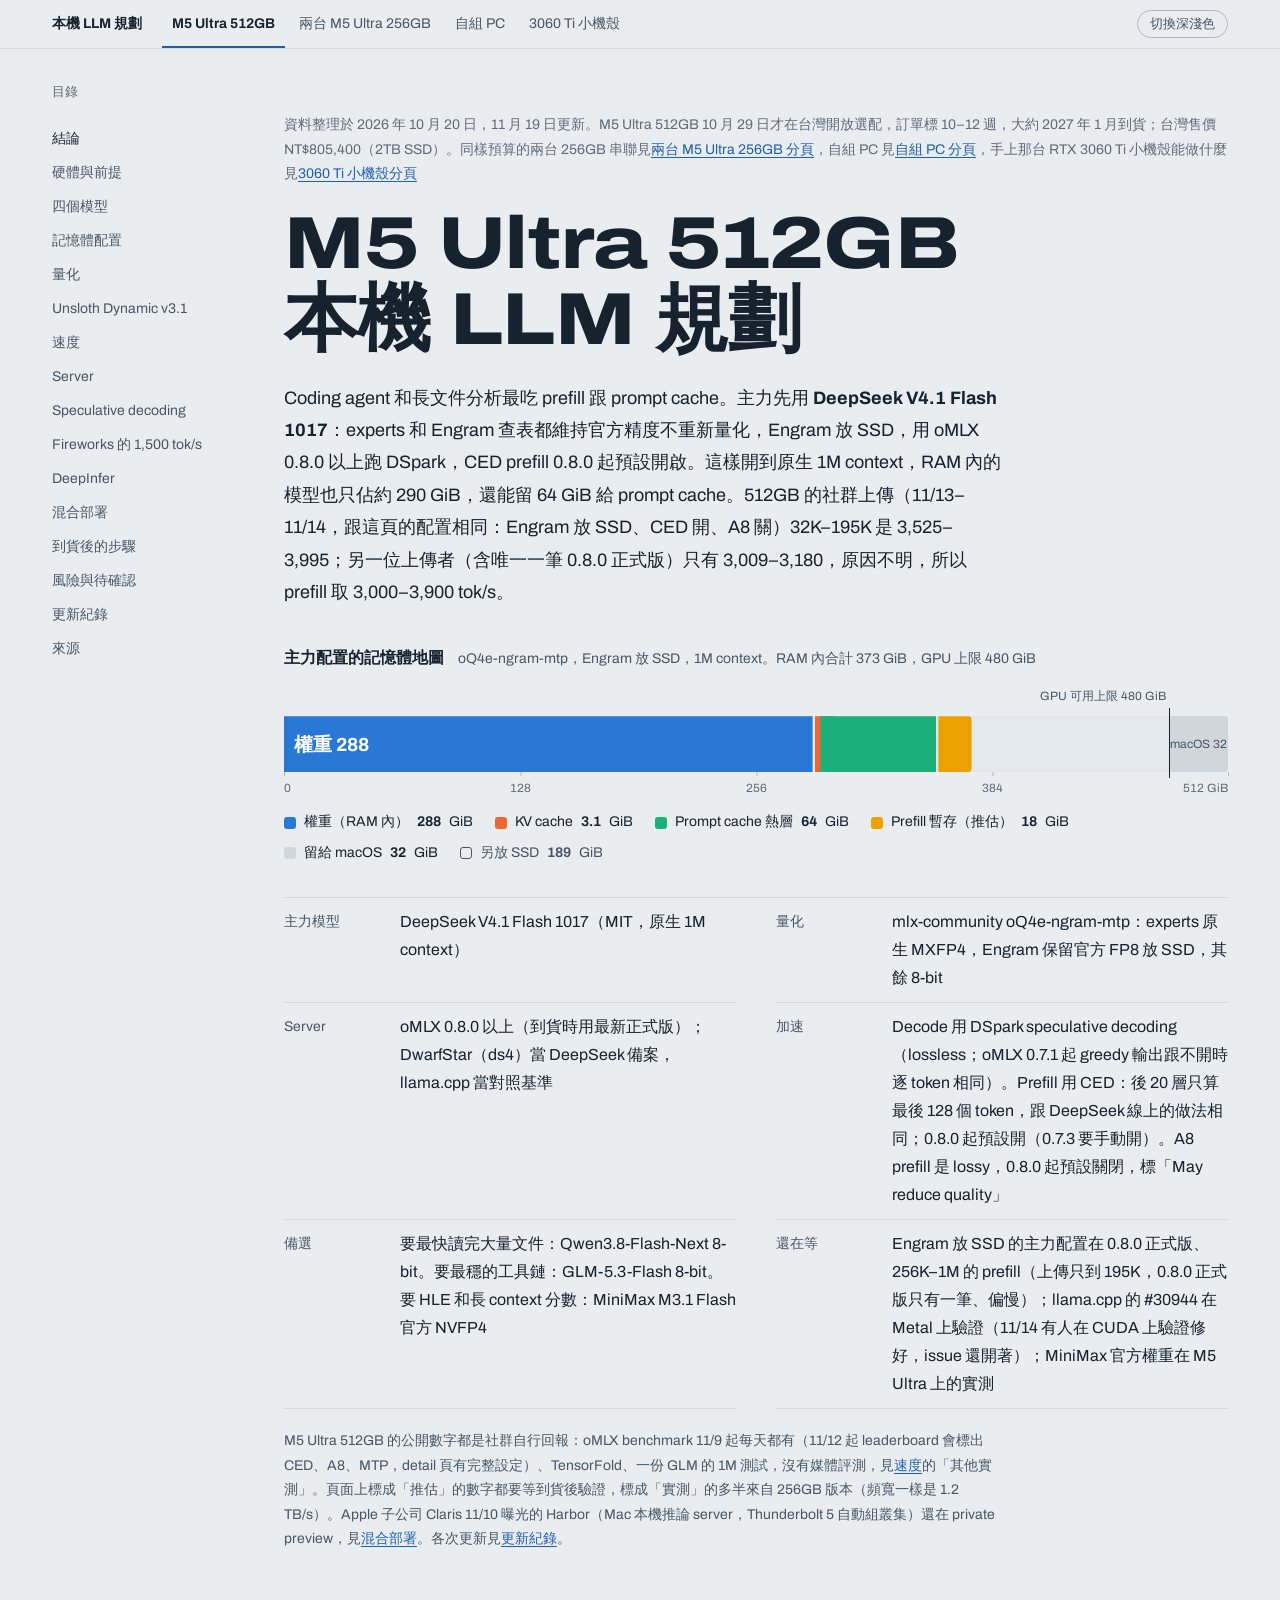
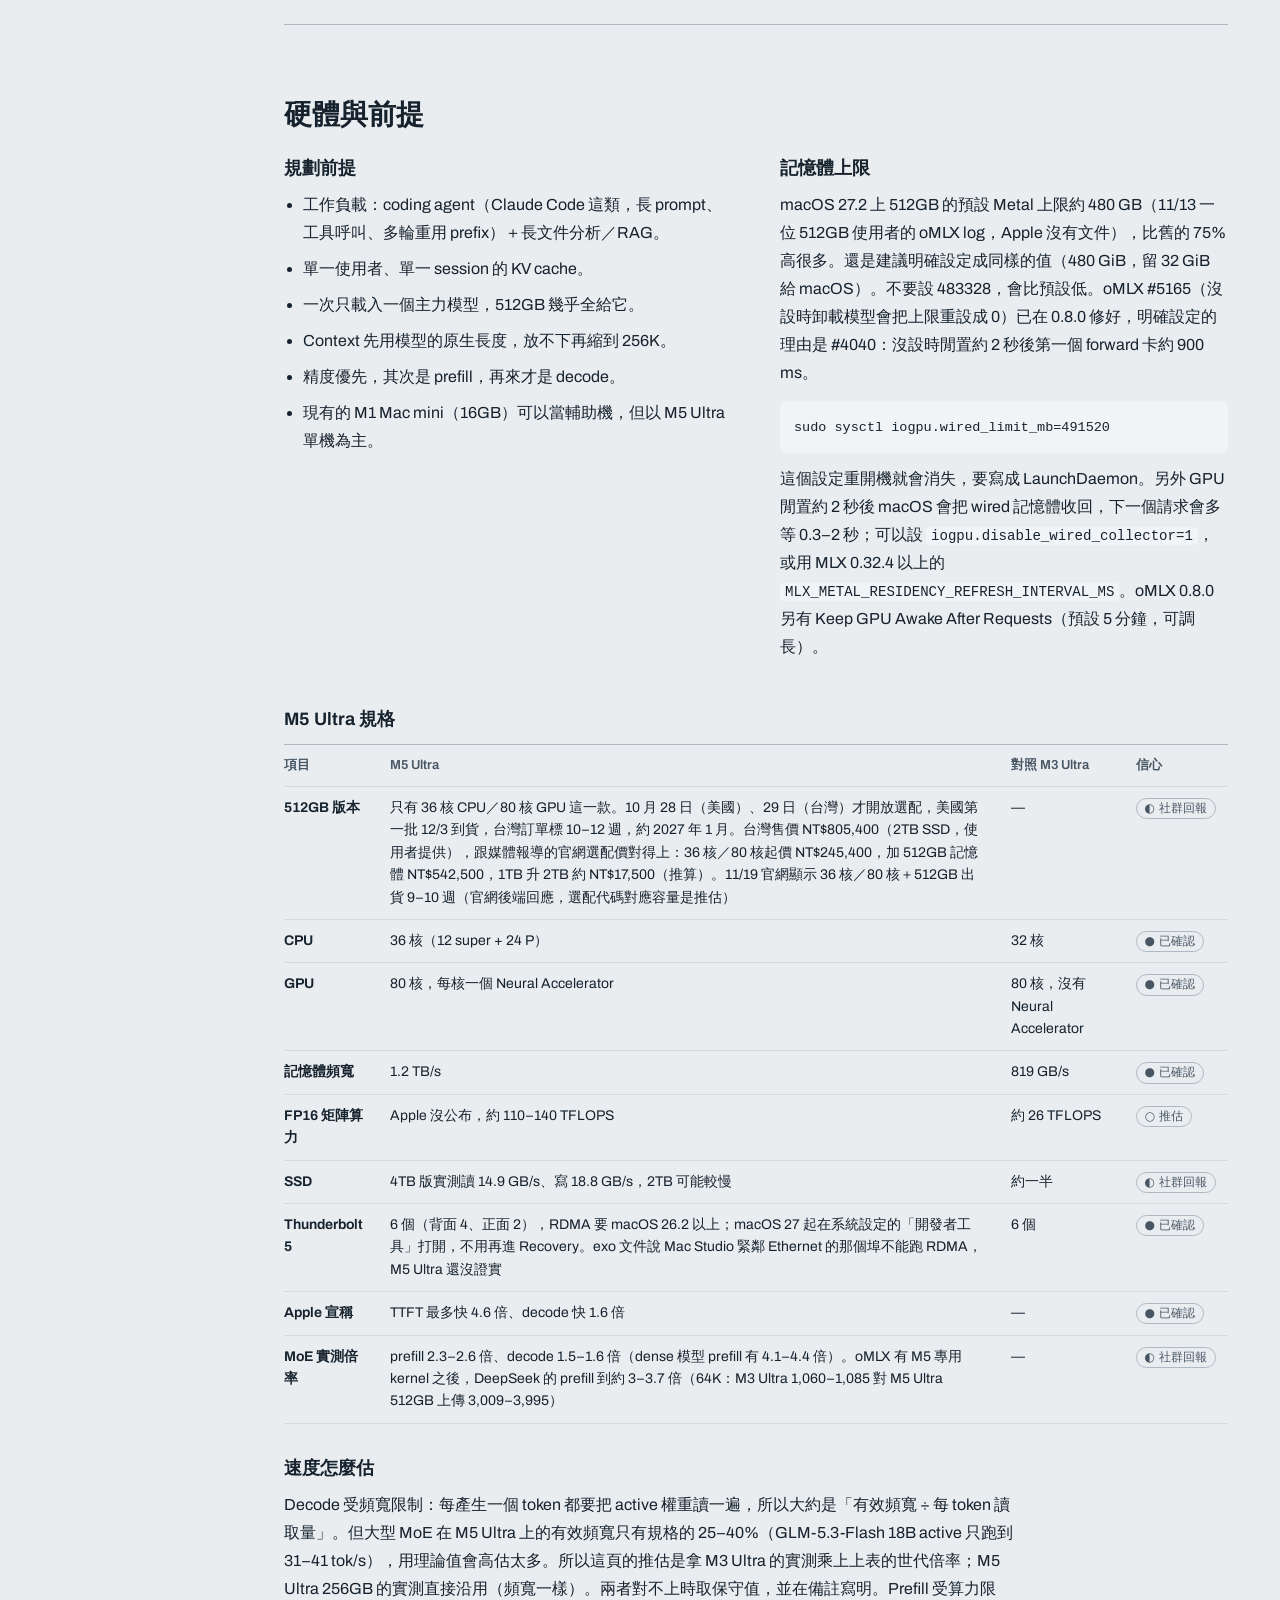
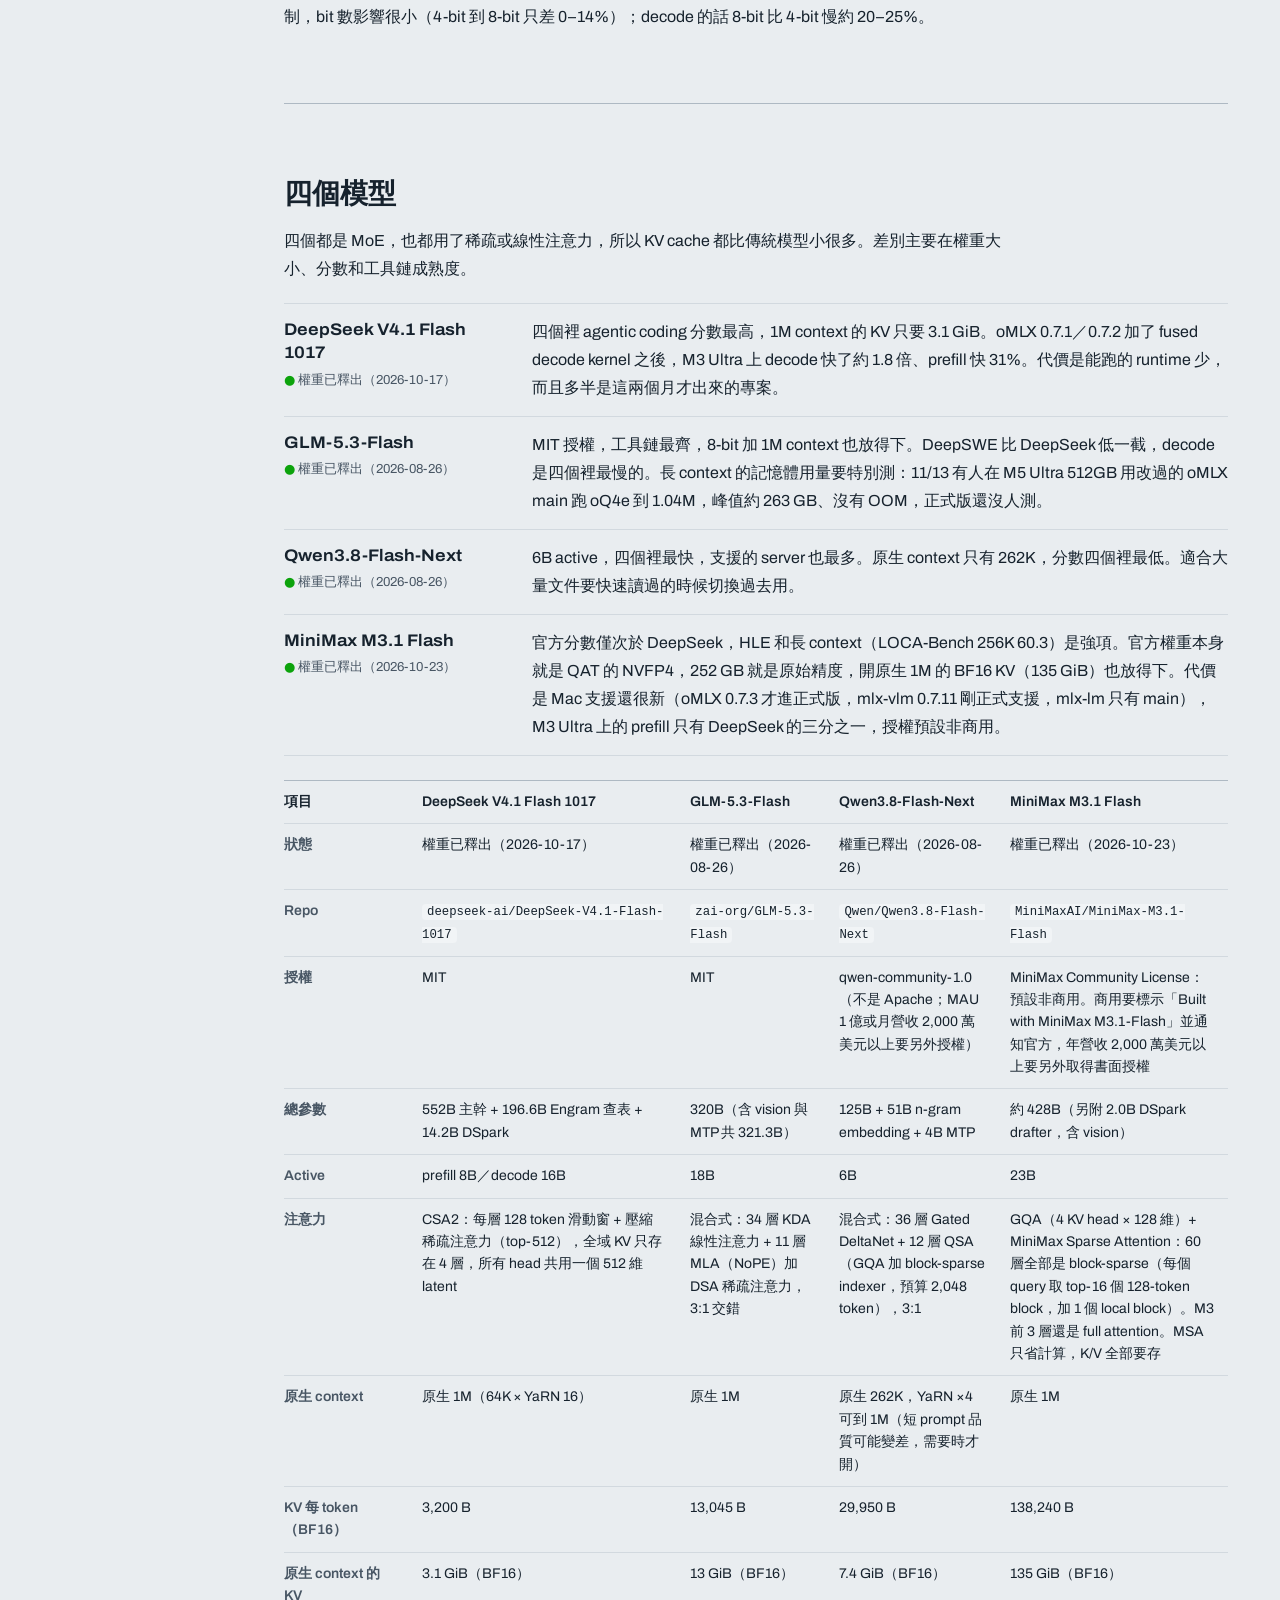
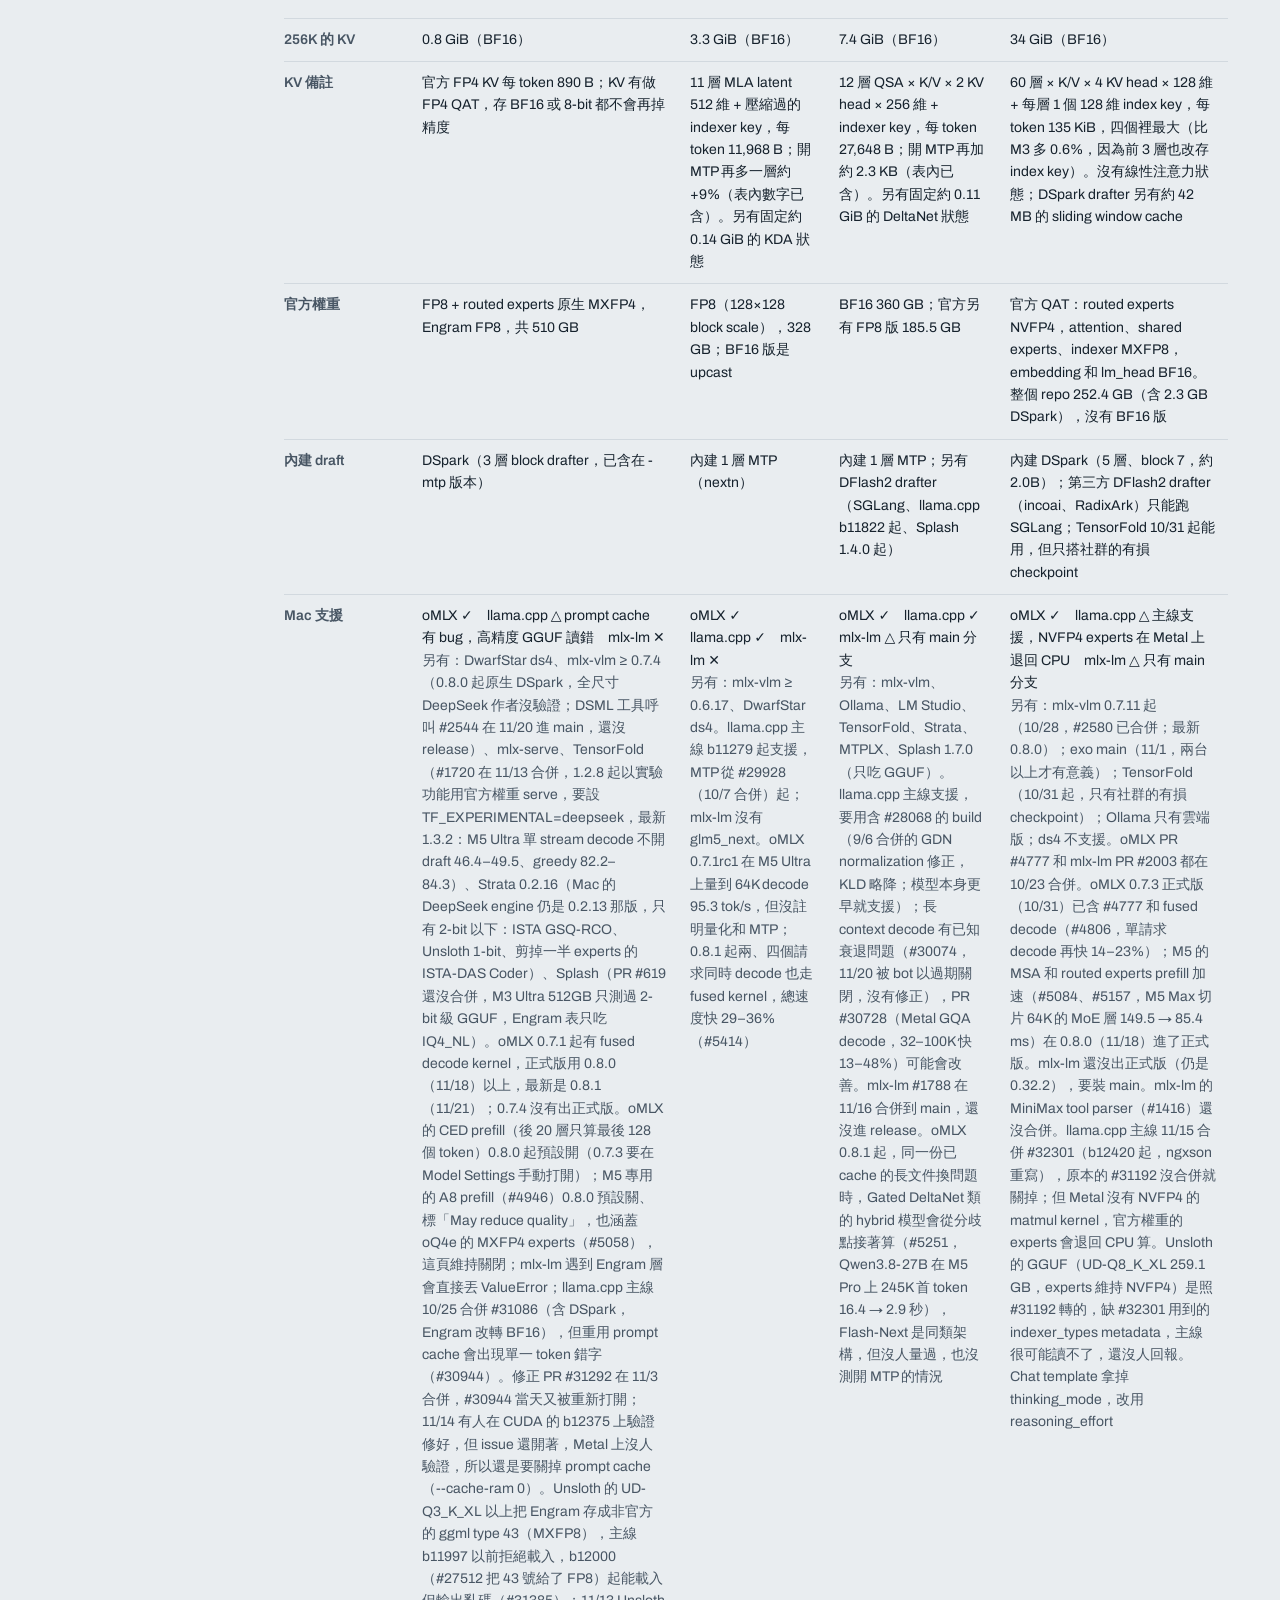
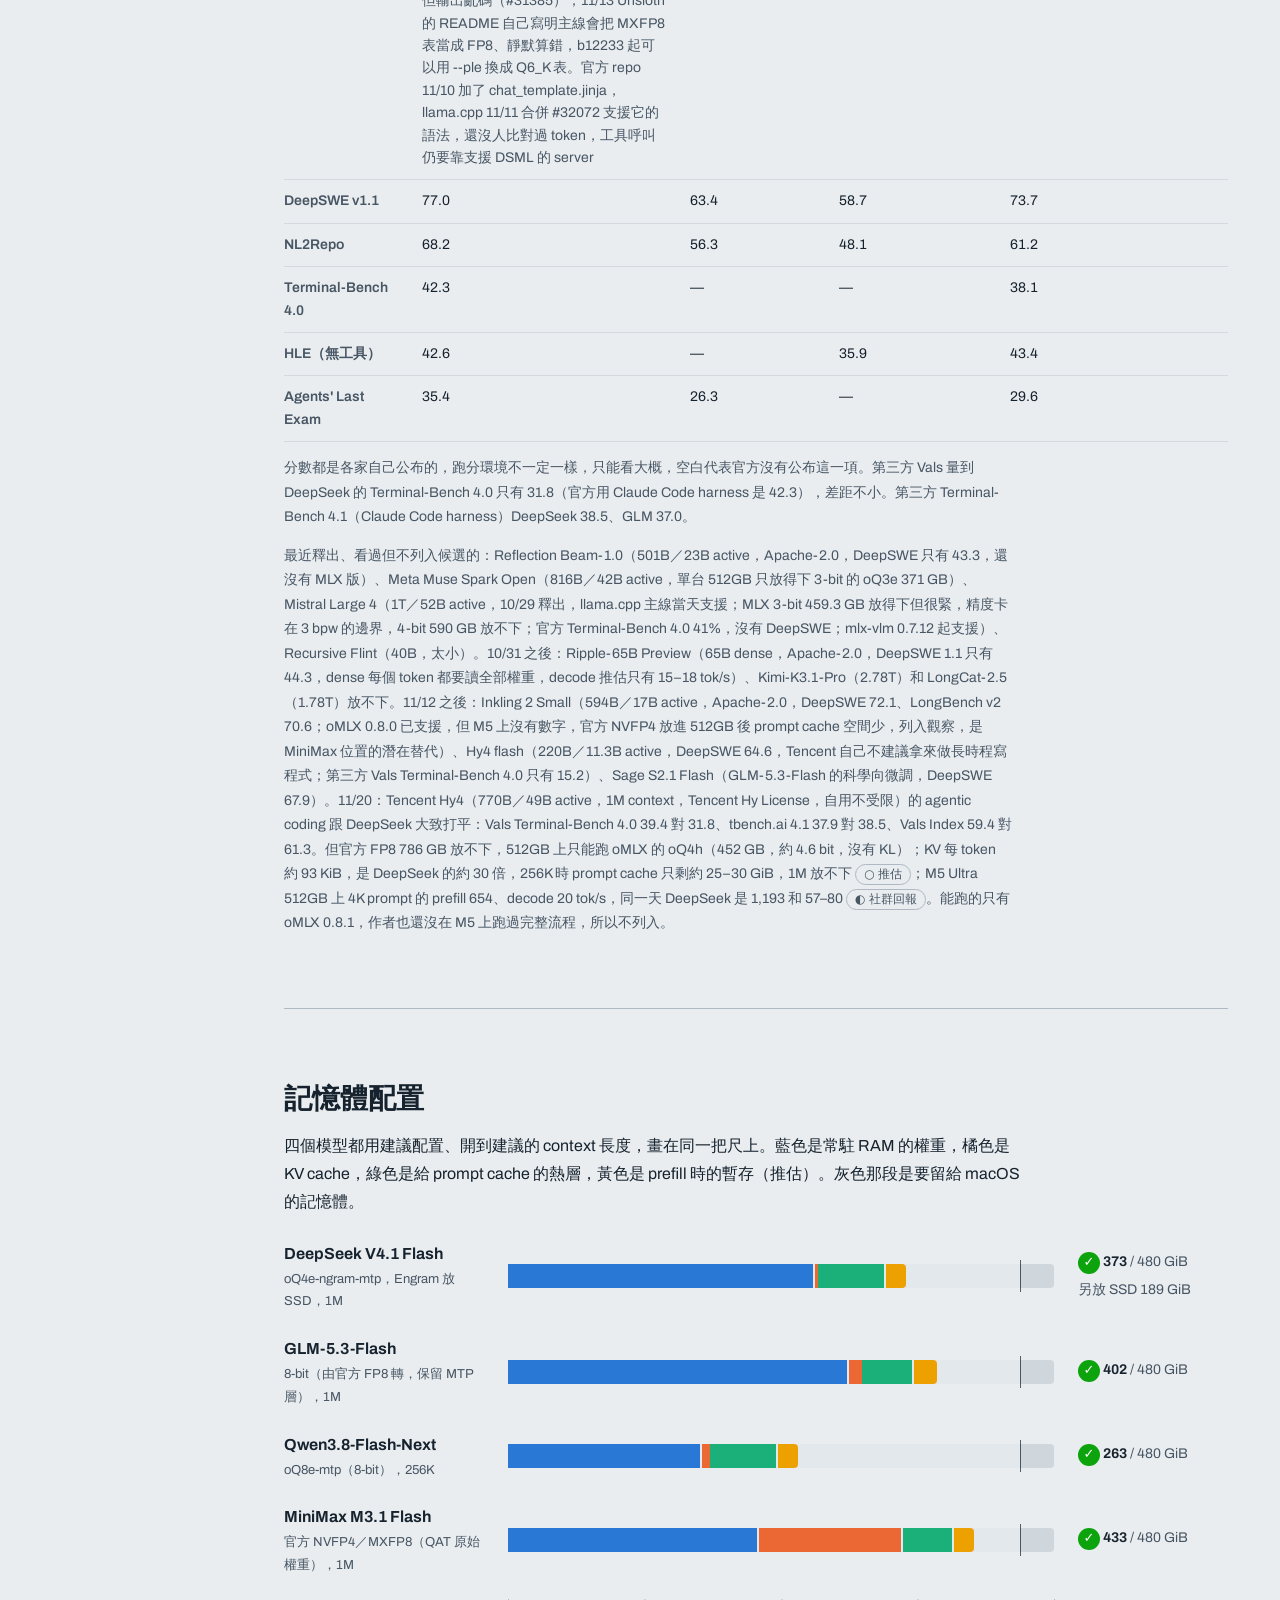
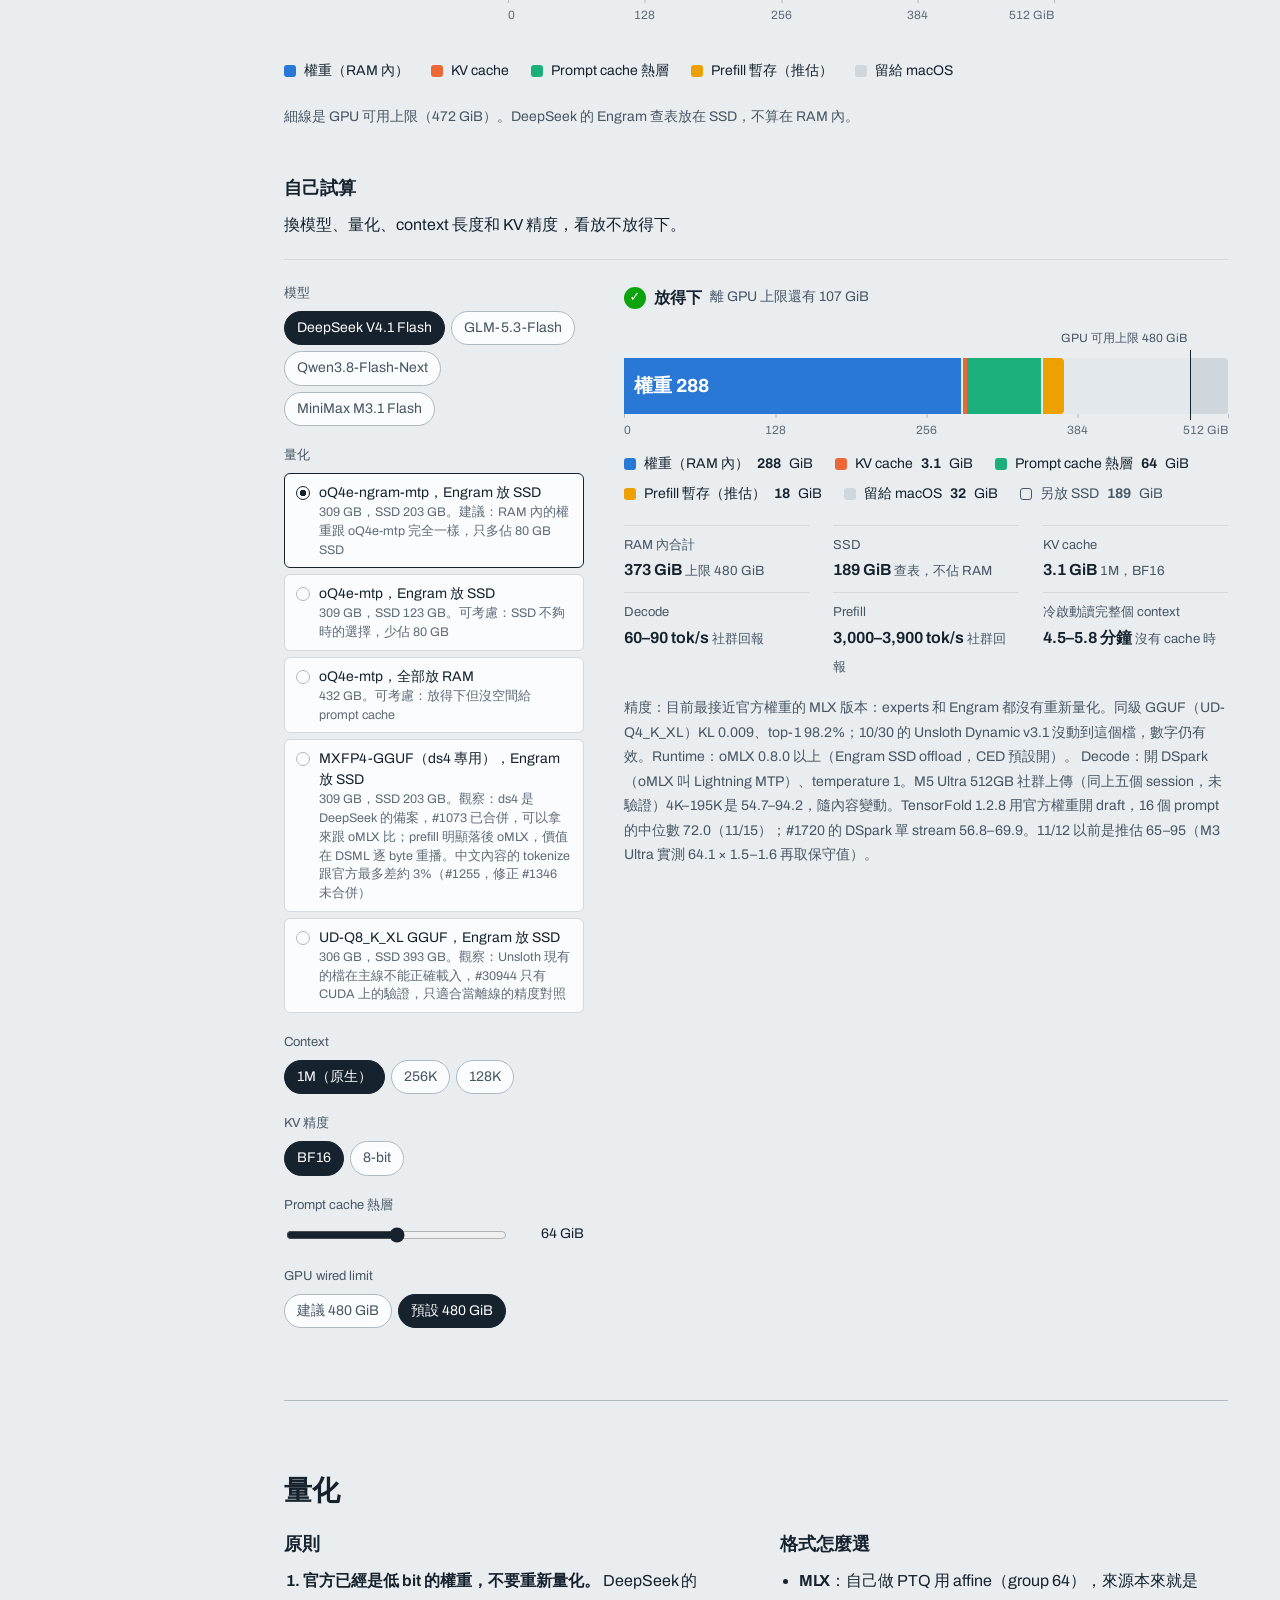
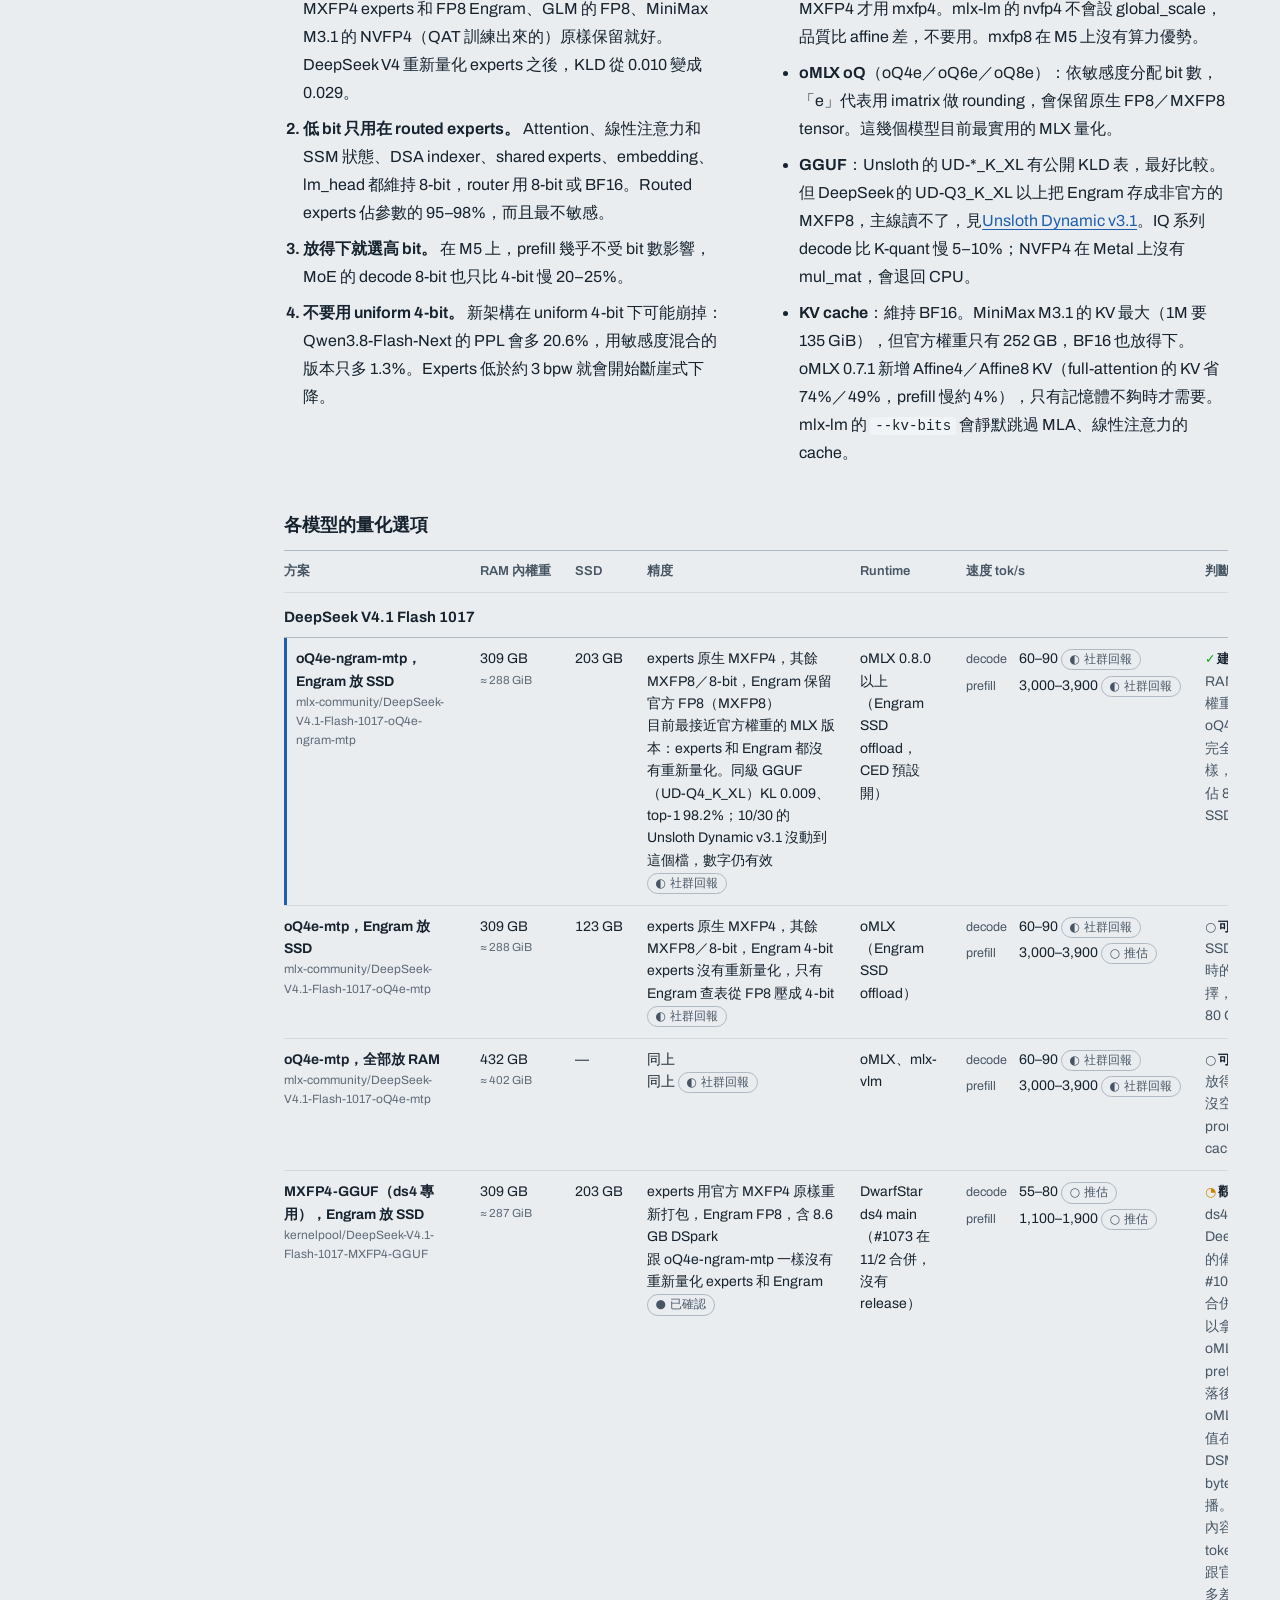
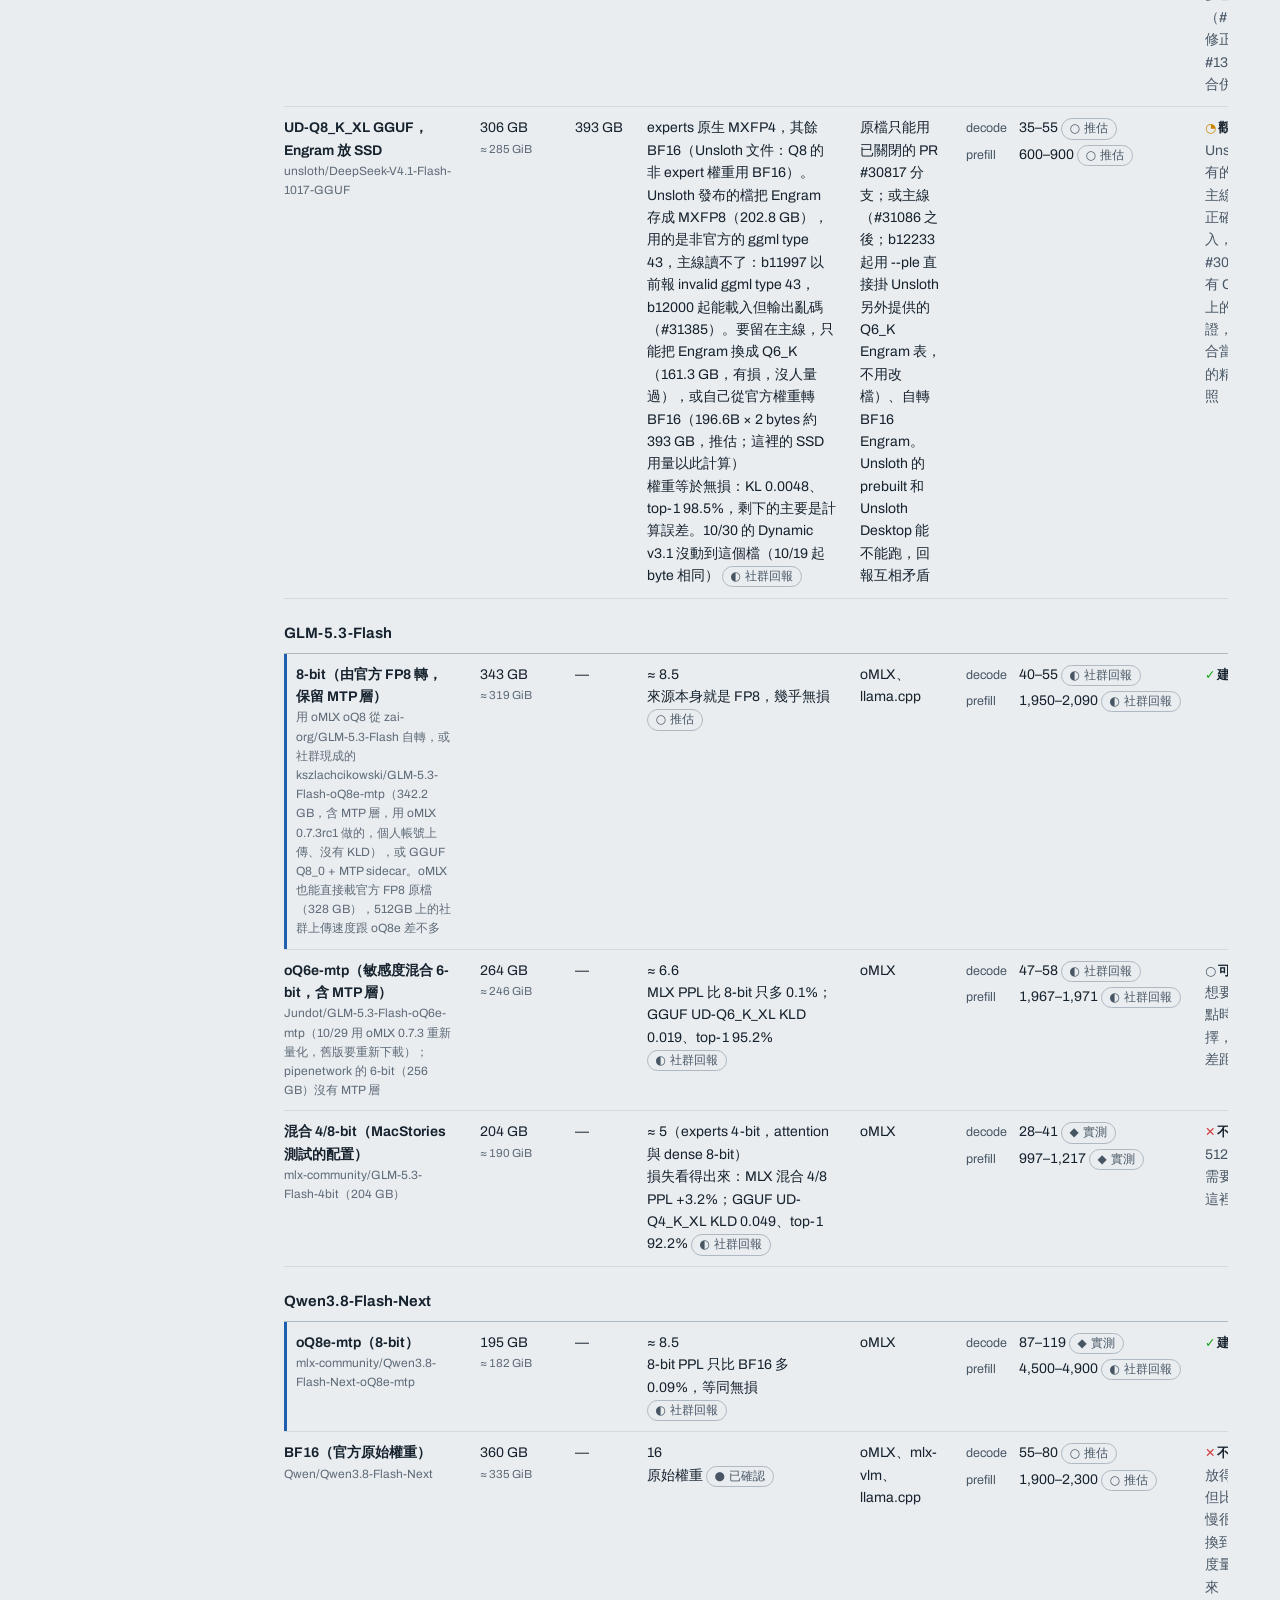
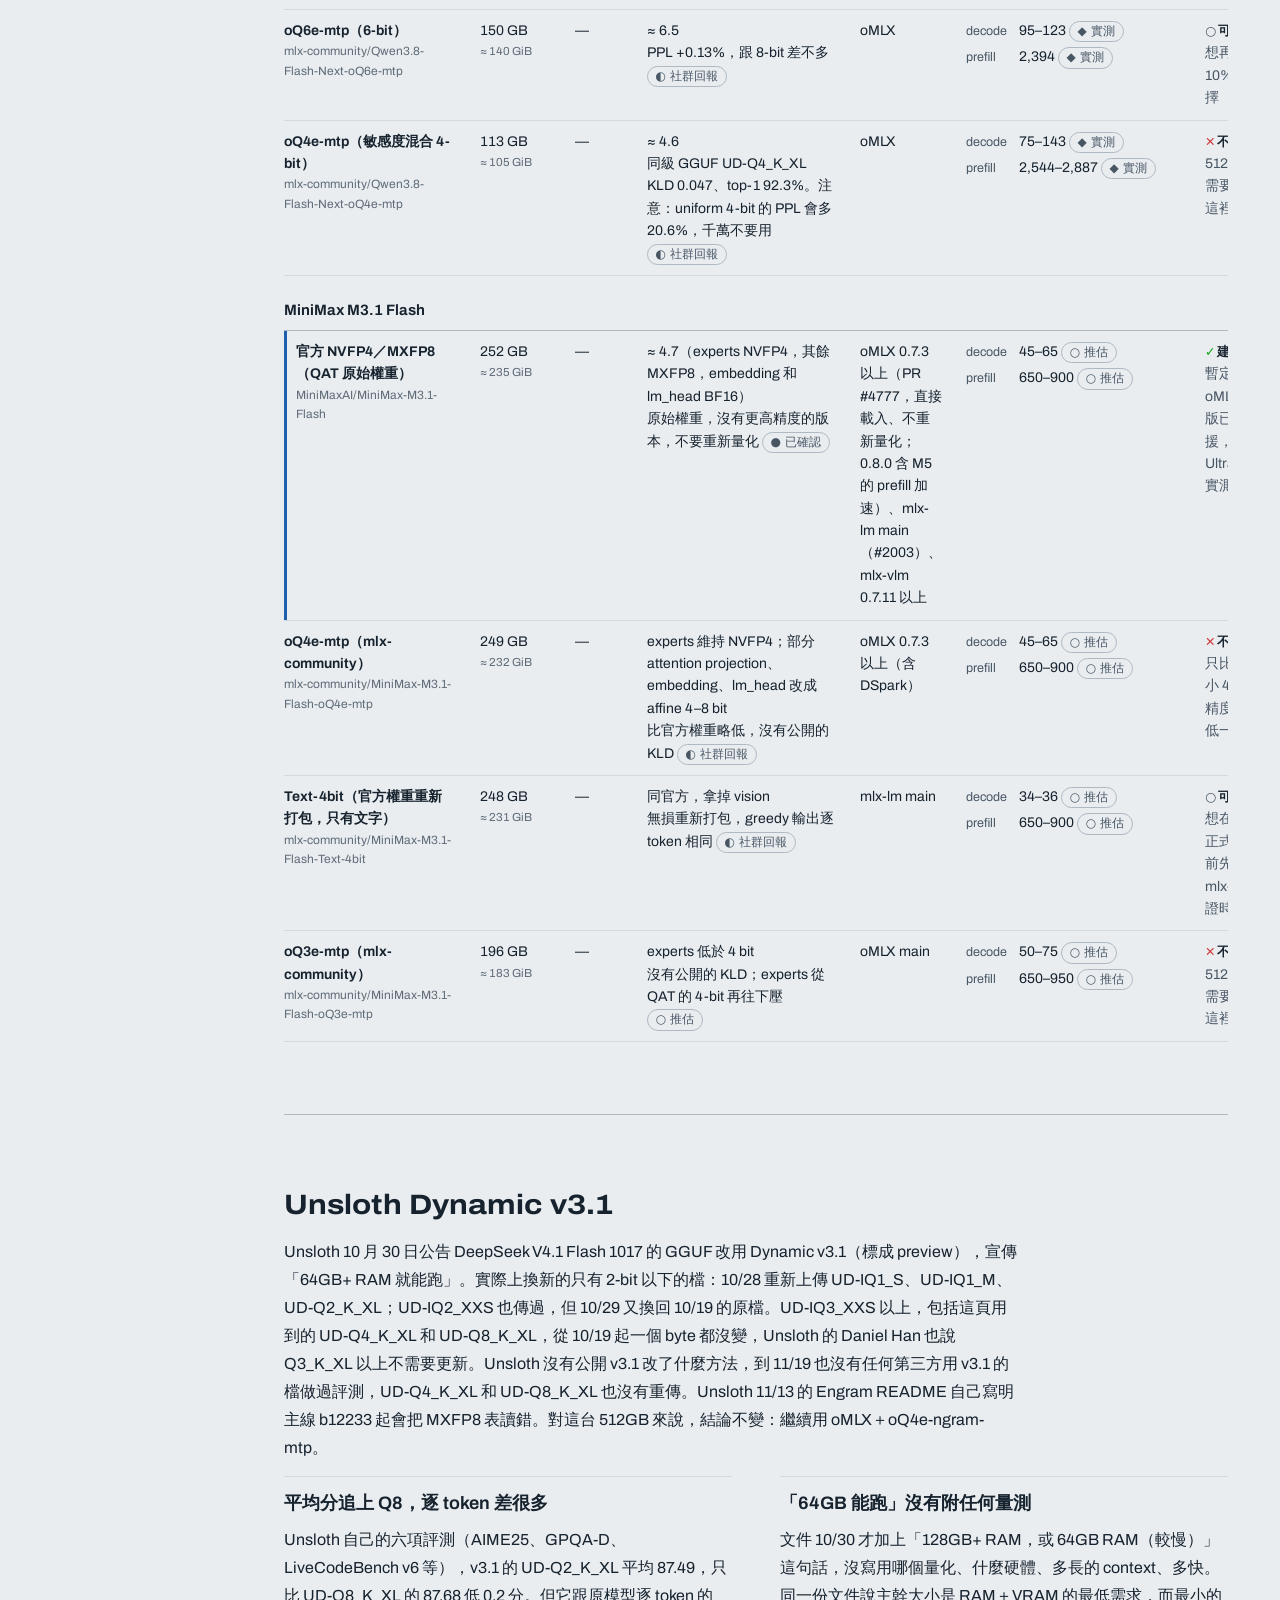
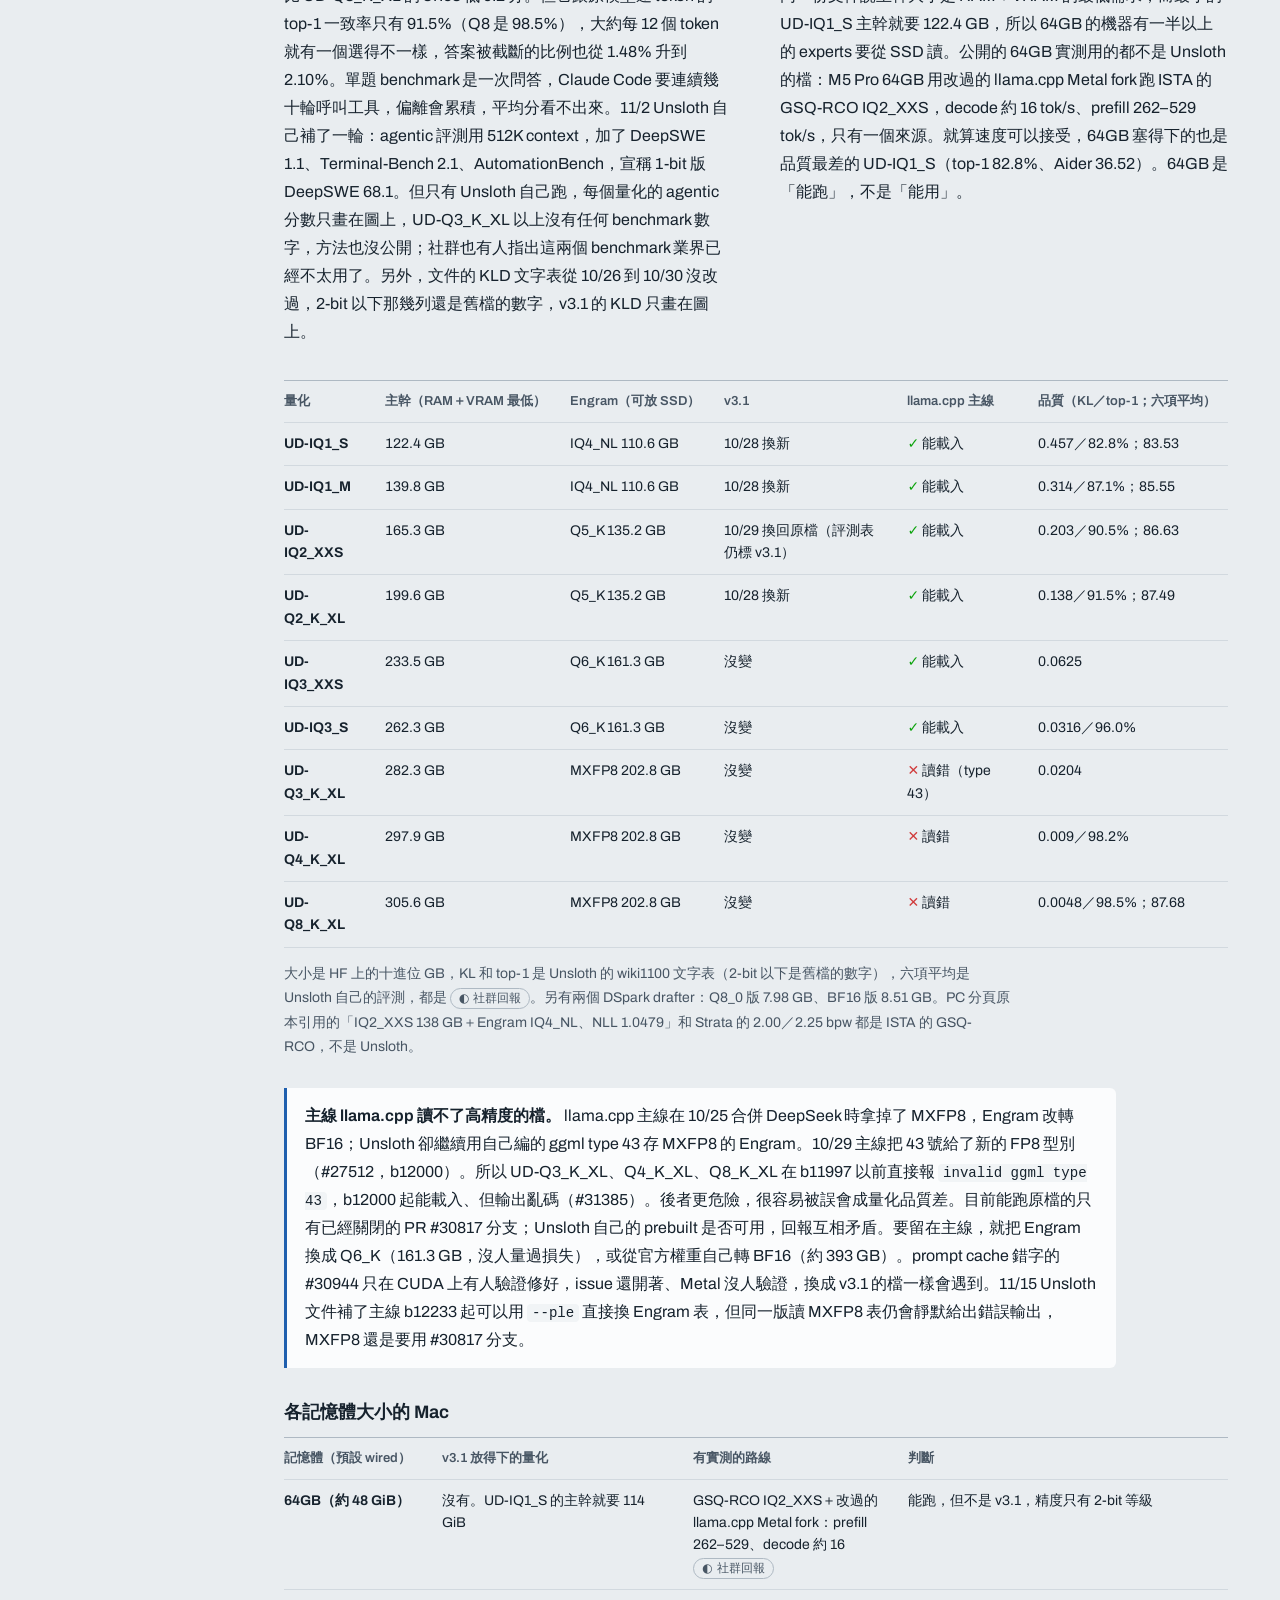
==== local-llm/index.html @ ed5f3f1b "Migrate two Claude artifacts to GitHub Pages - local-llm/: 本機 LLM 規劃：M5 Ultra、兩台串聯與自組 PC - musevis-w" ====
<!doctype html>
<html lang="zh-Hant-TW">
<head>
<meta charset="utf-8">
<meta name="viewport" content="width=device-width, initial-scale=1">
<title>本機 LLM 規劃：M5 Ultra、兩台串聯與自組 PC</title>
<meta name="description" content="M5 Ultra 512GB 和同預算自組 PC 跑本機 LLM 的規劃：模型、量化、server、硬體配置與速度推估。">
<link rel="preconnect" href="https://fonts.googleapis.com">
<link rel="preconnect" href="https://fonts.gstatic.com" crossorigin>
<link rel="stylesheet" href="https://fonts.googleapis.com/css2?family=Archivo:wdth,wght@62..125,400..800&display=swap">
<link rel="stylesheet" href="assets/style.css">
<script>
  try { var t = localStorage.getItem('theme'); if (t) document.documentElement.setAttribute('data-theme', t); } catch (e) {}
</script>
</head>
<body>
<a class="skip" href="#main">跳到內容</a>

<header class="site-tabs">
  <div class="site-tabs-inner">
    <p class="site-name">本機 LLM 規劃</p>
    <div class="tab-list" role="tablist" aria-label="方案">
      <button type="button" role="tab" id="tab-mac" aria-controls="mac" aria-selected="true">M5 Ultra 512GB</button>
      <button type="button" role="tab" id="tab-duo" aria-controls="duo" aria-selected="false" tabindex="-1">兩台 M5 Ultra 256GB</button>
      <button type="button" role="tab" id="tab-pc" aria-controls="pc" aria-selected="false" tabindex="-1">自組 PC</button>
      <button type="button" role="tab" id="tab-sff" aria-controls="sff" aria-selected="false" tabindex="-1">3060 Ti 小機殼</button>
    </div>
    <button class="theme-toggle" type="button" aria-label="切換深淺色">切換深淺色</button>
  </div>
</header>

<div id="mac" class="tab-panel" role="tabpanel" aria-labelledby="tab-mac">
<div class="layout">
  <nav class="toc" aria-label="M5 Ultra 512GB 目錄">
    <p class="toc-title">目錄</p>
    <ol>
      <li><a href="#summary">結論</a></li>
      <li><a href="#assumptions">硬體與前提</a></li>
      <li><a href="#models">四個模型</a></li>
      <li><a href="#memory">記憶體配置</a></li>
      <li><a href="#quant">量化</a></li>
      <li><a href="#unsloth">Unsloth Dynamic v3.1</a></li>
      <li><a href="#speed">速度</a></li>
      <li><a href="#servers">Server</a></li>
      <li><a href="#spec">Speculative decoding</a></li>
      <li><a href="#fireworks">Fireworks 的 1,500 tok/s</a></li>
      <li><a href="#deepinfer">DeepInfer</a></li>
      <li><a href="#hybrid">混合部署</a></li>
      <li><a href="#checklist">到貨後的步驟</a></li>
      <li><a href="#risks">風險與待確認</a></li>
      <li><a href="#changelog">更新紀錄</a></li>
      <li><a href="#sources">來源</a></li>
    </ol>
  </nav>

  <main id="main">

  <header id="summary" class="hero">
    <p class="hero-meta">資料整理於 2026 年 10 月 20 日，<time datetime="2026-11-19">11 月 19 日</time>更新。M5 Ultra 512GB 10 月 29 日才在台灣開放選配，訂單標 10–12 週，大約 2027 年 1 月到貨；台灣售價 NT$805,400（2TB SSD）。同樣預算的兩台 256GB 串聯見<a href="#duo">兩台 M5 Ultra 256GB 分頁</a>，自組 PC 見<a href="#pc">自組 PC 分頁</a>，手上那台 RTX 3060 Ti 小機殼能做什麼見<a href="#sff">3060 Ti 小機殼分頁</a></p>
    <h1>M5 Ultra 512GB<br>本機 LLM 規劃</h1>
    <p class="lead">
      Coding agent 和長文件分析最吃 prefill 跟 prompt cache。主力先用 <strong>DeepSeek V4.1 Flash 1017</strong>：experts 和 Engram 查表都維持官方精度不重新量化，Engram 放 SSD，用 oMLX 0.8.0 以上跑 DSpark，CED prefill 0.8.0 起預設開啟。這樣開到原生 1M context，RAM 內的模型也只佔約 290 GiB，還能留 64 GiB 給 prompt cache。512GB 的社群上傳（11/13–11/14，跟這頁的配置相同：Engram 放 SSD、CED 開、A8 關）32K–195K 是 3,525–3,995；另一位上傳者（含唯一一筆 0.8.0 正式版）只有 3,009–3,180，原因不明，所以 prefill 取 3,000–3,900 tok/s。
    </p>

    <figure class="map-figure">
      <figcaption>
        <span class="fig-title">主力配置的記憶體地圖</span>
        <span class="fig-sub" id="hero-map-sub"></span>
      </figcaption>
      <div id="hero-map"></div>
    </figure>

    <dl class="decisions">
      <div><dt>主力模型</dt><dd>DeepSeek V4.1 Flash 1017（MIT，原生 1M context）</dd></div>
      <div><dt>量化</dt><dd>mlx-community oQ4e-ngram-mtp：experts 原生 MXFP4，Engram 保留官方 FP8 放 SSD，其餘 8-bit</dd></div>
      <div><dt>Server</dt><dd>oMLX 0.8.0 以上（到貨時用最新正式版）；DwarfStar（ds4）當 DeepSeek 備案，llama.cpp 當對照基準</dd></div>
      <div><dt>加速</dt><dd>Decode 用 DSpark speculative decoding（lossless；oMLX 0.7.1 起 greedy 輸出跟不開時逐 token 相同）。Prefill 用 CED：後 20 層只算最後 128 個 token，跟 DeepSeek 線上的做法相同；0.8.0 起預設開（0.7.3 要手動開）。A8 prefill 是 lossy，0.8.0 起預設關閉，標「May reduce quality」</dd></div>
      <div><dt>備選</dt><dd>要最快讀完大量文件：Qwen3.8-Flash-Next 8-bit。要最穩的工具鏈：GLM-5.3-Flash 8-bit。要 HLE 和長 context 分數：MiniMax M3.1 Flash 官方 NVFP4</dd></div>
      <div><dt>還在等</dt><dd>Engram 放 SSD 的主力配置在 0.8.0 正式版、256K–1M 的 prefill（上傳只到 195K，0.8.0 正式版只有一筆、偏慢）；llama.cpp 的 #30944 在 Metal 上驗證（11/14 有人在 CUDA 上驗證修好，issue 還開著）；MiniMax 官方權重在 M5 Ultra 上的實測</dd></div>
    </dl>
    <p class="note">M5 Ultra 512GB 的公開數字都是社群自行回報：oMLX benchmark 11/9 起每天都有（11/12 起 leaderboard 會標出 CED、A8、MTP，detail 頁有完整設定）、TensorFold、一份 GLM 的 1M 測試，沒有媒體評測，見<a href="#speed">速度</a>的「其他實測」。頁面上標成「推估」的數字都要等到貨後驗證，標成「實測」的多半來自 256GB 版本（頻寬一樣是 1.2 TB/s）。Apple 子公司 Claris 11/10 曝光的 Harbor（Mac 本機推論 server，Thunderbolt 5 自動組叢集）還在 private preview，見<a href="#hybrid">混合部署</a>。各次更新見<a href="#changelog">更新紀錄</a>。</p>
  </header>

  <section id="assumptions">
    <h2>硬體與前提</h2>

    <div class="cols">
      <div>
        <h3>規劃前提</h3>
        <ul class="plain">
          <li>工作負載：coding agent（Claude Code 這類，長 prompt、工具呼叫、多輪重用 prefix）＋長文件分析／RAG。</li>
          <li>單一使用者、單一 session 的 KV cache。</li>
          <li>一次只載入一個主力模型，512GB 幾乎全給它。</li>
          <li>Context 先用模型的原生長度，放不下再縮到 256K。</li>
          <li>精度優先，其次是 prefill，再來才是 decode。</li>
          <li>現有的 M1 Mac mini（16GB）可以當輔助機，但以 M5 Ultra 單機為主。</li>
        </ul>
      </div>
      <div>
        <h3>記憶體上限</h3>
        <p>macOS 27.2 上 512GB 的預設 Metal 上限約 480 GB（11/13 一位 512GB 使用者的 oMLX log，Apple 沒有文件），比舊的 75% 高很多。還是建議明確設定成同樣的值（480 GiB，留 32 GiB 給 macOS）。不要設 483328，會比預設低。oMLX #5165（沒設時卸載模型會把上限重設成 0）已在 0.8.0 修好，明確設定的理由是 #4040：沒設時閒置約 2 秒後第一個 forward 卡約 900 ms。</p>
        <pre><code>sudo sysctl iogpu.wired_limit_mb=491520</code></pre>
        <p>這個設定重開機就會消失，要寫成 LaunchDaemon。另外 GPU 閒置約 2 秒後 macOS 會把 wired 記憶體收回，下一個請求會多等 0.3–2 秒；可以設 <code>iogpu.disable_wired_collector=1</code>，或用 MLX 0.32.4 以上的 <code>MLX_METAL_RESIDENCY_REFRESH_INTERVAL_MS</code>。oMLX 0.8.0 另有 Keep GPU Awake After Requests（預設 5 分鐘，可調長）。</p>
      </div>
    </div>

    <h3>M5 Ultra 規格</h3>
    <div class="table-wrap">
      <table class="spec">
        <thead><tr><th scope="col">項目</th><th scope="col">M5 Ultra</th><th scope="col">對照 M3 Ultra</th><th scope="col">信心</th></tr></thead>
        <tbody>
          <tr><th scope="row">512GB 版本</th><td>只有 36 核 CPU／80 核 GPU 這一款。10 月 28 日（美國）、29 日（台灣）才開放選配，美國第一批 12/3 到貨，台灣訂單標 10–12 週，約 2027 年 1 月。台灣售價 NT$805,400（2TB SSD，使用者提供），跟媒體報導的官網選配價對得上：36 核／80 核起價 NT$245,400，加 512GB 記憶體 NT$542,500，1TB 升 2TB 約 NT$17,500（推算）。11/19 官網顯示 36 核／80 核＋512GB 出貨 9–10 週（官網後端回應，選配代碼對應容量是推估）</td><td>—</td><td><span class="conf" data-c="r">社群回報</span></td></tr>
          <tr><th scope="row">CPU</th><td>36 核（12 super + 24 P）</td><td>32 核</td><td><span class="conf" data-c="c">已確認</span></td></tr>
          <tr><th scope="row">GPU</th><td>80 核，每核一個 Neural Accelerator</td><td>80 核，沒有 Neural Accelerator</td><td><span class="conf" data-c="c">已確認</span></td></tr>
          <tr><th scope="row">記憶體頻寬</th><td>1.2 TB/s</td><td>819 GB/s</td><td><span class="conf" data-c="c">已確認</span></td></tr>
          <tr><th scope="row">FP16 矩陣算力</th><td>Apple 沒公布，約 110–140 TFLOPS</td><td>約 26 TFLOPS</td><td><span class="conf" data-c="e">推估</span></td></tr>
          <tr><th scope="row">SSD</th><td>4TB 版實測讀 14.9 GB/s、寫 18.8 GB/s，2TB 可能較慢</td><td>約一半</td><td><span class="conf" data-c="r">社群回報</span></td></tr>
          <tr><th scope="row">Thunderbolt 5</th><td>6 個（背面 4、正面 2），RDMA 要 macOS 26.2 以上；macOS 27 起在系統設定的「開發者工具」打開，不用再進 Recovery。exo 文件說 Mac Studio 緊鄰 Ethernet 的那個埠不能跑 RDMA，M5 Ultra 還沒證實</td><td>6 個</td><td><span class="conf" data-c="c">已確認</span></td></tr>
          <tr><th scope="row">Apple 宣稱</th><td>TTFT 最多快 4.6 倍、decode 快 1.6 倍</td><td>—</td><td><span class="conf" data-c="c">已確認</span></td></tr>
          <tr><th scope="row">MoE 實測倍率</th><td>prefill 2.3–2.6 倍、decode 1.5–1.6 倍（dense 模型 prefill 有 4.1–4.4 倍）。oMLX 有 M5 專用 kernel 之後，DeepSeek 的 prefill 到約 3–3.7 倍（64K：M3 Ultra 1,060–1,085 對 M5 Ultra 512GB 上傳 3,009–3,995）</td><td>—</td><td><span class="conf" data-c="r">社群回報</span></td></tr>
        </tbody>
      </table>
    </div>

    <h3>速度怎麼估</h3>
    <p class="measure">Decode 受頻寬限制：每產生一個 token 都要把 active 權重讀一遍，所以大約是「有效頻寬 ÷ 每 token 讀取量」。但大型 MoE 在 M5 Ultra 上的有效頻寬只有規格的 25–40%（GLM-5.3-Flash 18B active 只跑到 31–41 tok/s），用理論值會高估太多。所以這頁的推估是拿 M3 Ultra 的實測乘上上表的世代倍率；M5 Ultra 256GB 的實測直接沿用（頻寬一樣）。兩者對不上時取保守值，並在備註寫明。Prefill 受算力限制，bit 數影響很小（4-bit 到 8-bit 只差 0–14%）；decode 的話 8-bit 比 4-bit 慢約 20–25%。</p>
  </section>

  <section id="models">
    <h2>四個模型</h2>
    <p class="measure">四個都是 MoE，也都用了稀疏或線性注意力，所以 KV cache 都比傳統模型小很多。差別主要在權重大小、分數和工具鏈成熟度。</p>
    <div class="model-cards" id="model-cards"></div>
    <div class="table-wrap">
      <table class="compare" id="model-table"></table>
    </div>
    <p class="note">分數都是各家自己公布的，跑分環境不一定一樣，只能看大概，空白代表官方沒有公布這一項。第三方 Vals 量到 DeepSeek 的 Terminal-Bench 4.0 只有 31.8（官方用 Claude Code harness 是 42.3），差距不小。第三方 Terminal-Bench 4.1（Claude Code harness）DeepSeek 38.5、GLM 37.0。</p>
    <p class="note">最近釋出、看過但不列入候選的：Reflection Beam-1.0（501B／23B active，Apache-2.0，DeepSWE 只有 43.3，還沒有 MLX 版）、Meta Muse Spark Open（816B／42B active，單台 512GB 只放得下 3-bit 的 oQ3e 371 GB）、Mistral Large 4（1T／52B active，10/29 釋出，llama.cpp 主線當天支援；MLX 3-bit 459.3 GB 放得下但很緊，精度卡在 3 bpw 的邊界，4-bit 590 GB 放不下；官方 Terminal-Bench 4.0 41%，沒有 DeepSWE；mlx-vlm 0.7.12 起支援）、Recursive Flint（40B，太小）。10/31 之後：Ripple-65B Preview（65B dense，Apache-2.0，DeepSWE 1.1 只有 44.3，dense 每個 token 都要讀全部權重，decode 推估只有 15–18 tok/s）、Kimi-K3.1-Pro（2.78T）和 LongCat-2.5（1.78T）放不下。11/12 之後：Inkling 2 Small（594B／17B active，Apache-2.0，DeepSWE 72.1、LongBench v2 70.6；oMLX 0.8.0 已支援，但 M5 上沒有數字，官方 NVFP4 放進 512GB 後 prompt cache 空間少，列入觀察，是 MiniMax 位置的潛在替代）、Hy4 flash（220B／11.3B active，DeepSWE 64.6，Tencent 自己不建議拿來做長時程寫程式；第三方 Vals Terminal-Bench 4.0 只有 15.2）、Sage S2.1 Flash（GLM-5.3-Flash 的科學向微調，DeepSWE 67.9）。11/20：Tencent Hy4（770B／49B active，1M context，Tencent Hy License，自用不受限）的 agentic coding 跟 DeepSeek 大致打平：Vals Terminal-Bench 4.0 39.4 對 31.8、tbench.ai 4.1 37.9 對 38.5、Vals Index 59.4 對 61.3。但官方 FP8 786 GB 放不下，512GB 上只能跑 oMLX 的 oQ4h（452 GB，約 4.6 bit，沒有 KL）；KV 每 token 約 93 KiB，是 DeepSeek 的約 30 倍，256K 時 prompt cache 只剩約 25–30 GiB，1M 放不下 <span class="conf" data-c="e">推估</span>；M5 Ultra 512GB 上 4K prompt 的 prefill 654、decode 20 tok/s，同一天 DeepSeek 是 1,193 和 57–80 <span class="conf" data-c="r">社群回報</span>。能跑的只有 oMLX 0.8.1，作者也還沒在 M5 上跑過完整流程，所以不列入。</p>
  </section>

  <section id="memory">
    <h2>記憶體配置</h2>
    <p class="measure">四個模型都用建議配置、開到建議的 context 長度，畫在同一把尺上。藍色是常駐 RAM 的權重，橘色是 KV cache，綠色是給 prompt cache 的熱層，黃色是 prefill 時的暫存（推估）。灰色那段是要留給 macOS 的記憶體。</p>
    <div id="multiples" class="multiples"></div>

    <h3 id="planner-title">自己試算</h3>
    <p class="measure">換模型、量化、context 長度和 KV 精度，看放不放得下。</p>
    <form class="planner" id="planner" aria-labelledby="planner-title" onsubmit="return false">
      <div class="controls">
        <fieldset><legend>模型</legend><div class="seg" id="p-model"></div></fieldset>
        <fieldset><legend>量化</legend><div class="opts" id="p-quant"></div></fieldset>
        <fieldset><legend>Context</legend><div class="seg" id="p-ctx"></div></fieldset>
        <fieldset><legend>KV 精度</legend><div class="seg" id="p-kv"></div></fieldset>
        <fieldset>
          <legend id="p-cache-legend">Prompt cache 熱層</legend>
          <div class="range-row">
            <input type="range" id="p-cache" min="0" max="128" step="8" value="64" aria-labelledby="p-cache-legend" aria-describedby="p-cache-out">
            <output id="p-cache-out" for="p-cache">64 GiB</output>
          </div>
        </fieldset>
        <fieldset><legend>GPU wired limit</legend><div class="seg" id="p-wired"></div></fieldset>
      </div>
      <div class="result" aria-live="polite">
        <div id="p-status" class="status"></div>
        <div id="p-map"></div>
        <dl id="p-breakdown" class="breakdown"></dl>
        <p id="p-notes" class="note"></p>
      </div>
    </form>
  </section>

  <section id="quant">
    <h2>量化</h2>
    <div class="cols">
      <div>
        <h3>原則</h3>
        <ol class="principles">
          <li><strong>官方已經是低 bit 的權重，不要重新量化。</strong> DeepSeek 的 MXFP4 experts 和 FP8 Engram、GLM 的 FP8、MiniMax M3.1 的 NVFP4（QAT 訓練出來的）原樣保留就好。DeepSeek V4 重新量化 experts 之後，KLD 從 0.010 變成 0.029。</li>
          <li><strong>低 bit 只用在 routed experts。</strong> Attention、線性注意力和 SSM 狀態、DSA indexer、shared experts、embedding、lm_head 都維持 8-bit，router 用 8-bit 或 BF16。Routed experts 佔參數的 95–98%，而且最不敏感。</li>
          <li><strong>放得下就選高 bit。</strong> 在 M5 上，prefill 幾乎不受 bit 數影響，MoE 的 decode 8-bit 也只比 4-bit 慢 20–25%。</li>
          <li><strong>不要用 uniform 4-bit。</strong> 新架構在 uniform 4-bit 下可能崩掉：Qwen3.8-Flash-Next 的 PPL 會多 20.6%，用敏感度混合的版本只多 1.3%。Experts 低於約 3 bpw 就會開始斷崖式下降。</li>
        </ol>
      </div>
      <div>
        <h3>格式怎麼選</h3>
        <ul class="plain">
          <li><strong>MLX</strong>：自己做 PTQ 用 affine（group 64），來源本來就是 MXFP4 才用 mxfp4。mlx-lm 的 nvfp4 不會設 global_scale，品質比 affine 差，不要用。mxfp8 在 M5 上沒有算力優勢。</li>
          <li><strong>oMLX oQ</strong>（oQ4e／oQ6e／oQ8e）：依敏感度分配 bit 數，「e」代表用 imatrix 做 rounding，會保留原生 FP8／MXFP8 tensor。這幾個模型目前最實用的 MLX 量化。</li>
          <li><strong>GGUF</strong>：Unsloth 的 UD-*_K_XL 有公開 KLD 表，最好比較。但 DeepSeek 的 UD-Q3_K_XL 以上把 Engram 存成非官方的 MXFP8，主線讀不了，見<a href="#unsloth">Unsloth Dynamic v3.1</a>。IQ 系列 decode 比 K-quant 慢 5–10%；NVFP4 在 Metal 上沒有 mul_mat，會退回 CPU。</li>
          <li><strong>KV cache</strong>：維持 BF16。MiniMax M3.1 的 KV 最大（1M 要 135 GiB），但官方權重只有 252 GB，BF16 也放得下。oMLX 0.7.1 新增 Affine4／Affine8 KV（full-attention 的 KV 省 74%／49%，prefill 慢約 4%），只有記憶體不夠時才需要。mlx-lm 的 <code>--kv-bits</code> 會靜默跳過 MLA、線性注意力的 cache。</li>
        </ul>
      </div>
    </div>

    <h3>各模型的量化選項</h3>
    <div class="table-wrap">
      <table class="quant" id="quant-table"></table>
    </div>
  </section>

  <section id="unsloth">
    <h2>Unsloth Dynamic v3.1</h2>
    <p class="measure">Unsloth 10 月 30 日公告 DeepSeek V4.1 Flash 1017 的 GGUF 改用 Dynamic v3.1（標成 preview），宣傳「64GB+ RAM 就能跑」。實際上換新的只有 2-bit 以下的檔：10/28 重新上傳 UD-IQ1_S、UD-IQ1_M、UD-Q2_K_XL；UD-IQ2_XXS 也傳過，但 10/29 又換回 10/19 的原檔。UD-IQ3_XXS 以上，包括這頁用到的 UD-Q4_K_XL 和 UD-Q8_K_XL，從 10/19 起一個 byte 都沒變，Unsloth 的 Daniel Han 也說 Q3_K_XL 以上不需要更新。Unsloth 沒有公開 v3.1 改了什麼方法，到 11/19 也沒有任何第三方用 v3.1 的檔做過評測，UD-Q4_K_XL 和 UD-Q8_K_XL 也沒有重傳。Unsloth 11/13 的 Engram README 自己寫明主線 b12233 起會把 MXFP8 表讀錯。對這台 512GB 來說，結論不變：繼續用 oMLX＋oQ4e-ngram-mtp。</p>

    <div class="clarify">
      <div>
        <h3>平均分追上 Q8，逐 token 差很多</h3>
        <p>Unsloth 自己的六項評測（AIME25、GPQA-D、LiveCodeBench v6 等），v3.1 的 UD-Q2_K_XL 平均 87.49，只比 UD-Q8_K_XL 的 87.68 低 0.2 分。但它跟原模型逐 token 的 top-1 一致率只有 91.5%（Q8 是 98.5%），大約每 12 個 token 就有一個選得不一樣，答案被截斷的比例也從 1.48% 升到 2.10%。單題 benchmark 是一次問答，Claude Code 要連續幾十輪呼叫工具，偏離會累積，平均分看不出來。11/2 Unsloth 自己補了一輪：agentic 評測用 512K context，加了 DeepSWE 1.1、Terminal-Bench 2.1、AutomationBench，宣稱 1-bit 版 DeepSWE 68.1。但只有 Unsloth 自己跑，每個量化的 agentic 分數只畫在圖上，UD-Q3_K_XL 以上沒有任何 benchmark 數字，方法也沒公開；社群也有人指出這兩個 benchmark 業界已經不太用了。另外，文件的 KLD 文字表從 10/26 到 10/30 沒改過，2-bit 以下那幾列還是舊檔的數字，v3.1 的 KLD 只畫在圖上。</p>
      </div>
      <div>
        <h3>「64GB 能跑」沒有附任何量測</h3>
        <p>文件 10/30 才加上「128GB+ RAM，或 64GB RAM（較慢）」這句話，沒寫用哪個量化、什麼硬體、多長的 context、多快。同一份文件說主幹大小是 RAM＋VRAM 的最低需求，而最小的 UD-IQ1_S 主幹就要 122.4 GB，所以 64GB 的機器有一半以上的 experts 要從 SSD 讀。公開的 64GB 實測用的都不是 Unsloth 的檔：M5 Pro 64GB 用改過的 llama.cpp Metal fork 跑 ISTA 的 GSQ-RCO IQ2_XXS，decode 約 16 tok/s、prefill 262–529 tok/s，只有一個來源。就算速度可以接受，64GB 塞得下的也是品質最差的 UD-IQ1_S（top-1 82.8%、Aider 36.52）。64GB 是「能跑」，不是「能用」。</p>
      </div>
    </div>

    <div class="table-wrap">
      <table class="hybrid">
        <thead><tr><th scope="col">量化</th><th scope="col">主幹（RAM＋VRAM 最低）</th><th scope="col">Engram（可放 SSD）</th><th scope="col">v3.1</th><th scope="col">llama.cpp 主線</th><th scope="col">品質（KL／top-1；六項平均）</th></tr></thead>
        <tbody>
          <tr><th scope="row">UD-IQ1_S</th><td class="num">122.4 GB</td><td>IQ4_NL 110.6 GB</td><td>10/28 換新</td><td class="y">✓ 能載入</td><td>0.457／82.8%；83.53</td></tr>
          <tr><th scope="row">UD-IQ1_M</th><td class="num">139.8 GB</td><td>IQ4_NL 110.6 GB</td><td>10/28 換新</td><td class="y">✓ 能載入</td><td>0.314／87.1%；85.55</td></tr>
          <tr><th scope="row">UD-IQ2_XXS</th><td class="num">165.3 GB</td><td>Q5_K 135.2 GB</td><td>10/29 換回原檔（評測表仍標 v3.1）</td><td class="y">✓ 能載入</td><td>0.203／90.5%；86.63</td></tr>
          <tr><th scope="row">UD-Q2_K_XL</th><td class="num">199.6 GB</td><td>Q5_K 135.2 GB</td><td>10/28 換新</td><td class="y">✓ 能載入</td><td>0.138／91.5%；87.49</td></tr>
          <tr><th scope="row">UD-IQ3_XXS</th><td class="num">233.5 GB</td><td>Q6_K 161.3 GB</td><td>沒變</td><td class="y">✓ 能載入</td><td>0.0625</td></tr>
          <tr><th scope="row">UD-IQ3_S</th><td class="num">262.3 GB</td><td>Q6_K 161.3 GB</td><td>沒變</td><td class="y">✓ 能載入</td><td>0.0316／96.0%</td></tr>
          <tr><th scope="row">UD-Q3_K_XL</th><td class="num">282.3 GB</td><td>MXFP8 202.8 GB</td><td>沒變</td><td class="n">✕ 讀錯（type 43）</td><td>0.0204</td></tr>
          <tr><th scope="row">UD-Q4_K_XL</th><td class="num">297.9 GB</td><td>MXFP8 202.8 GB</td><td>沒變</td><td class="n">✕ 讀錯</td><td>0.009／98.2%</td></tr>
          <tr><th scope="row">UD-Q8_K_XL</th><td class="num">305.6 GB</td><td>MXFP8 202.8 GB</td><td>沒變</td><td class="n">✕ 讀錯</td><td>0.0048／98.5%；87.68</td></tr>
        </tbody>
      </table>
    </div>
    <p class="note">大小是 HF 上的十進位 GB，KL 和 top-1 是 Unsloth 的 wiki1100 文字表（2-bit 以下是舊檔的數字），六項平均是 Unsloth 自己的評測，都是 <span class="conf" data-c="r">社群回報</span>。另有兩個 DSpark drafter：Q8_0 版 7.98 GB、BF16 版 8.51 GB。PC 分頁原本引用的「IQ2_XXS 138 GB＋Engram IQ4_NL、NLL 1.0479」和 Strata 的 2.00／2.25 bpw 都是 ISTA 的 GSQ-RCO，不是 Unsloth。</p>

    <div class="callout">
      <p><strong>主線 llama.cpp 讀不了高精度的檔。</strong> llama.cpp 主線在 10/25 合併 DeepSeek 時拿掉了 MXFP8，Engram 改轉 BF16；Unsloth 卻繼續用自己編的 ggml type 43 存 MXFP8 的 Engram。10/29 主線把 43 號給了新的 FP8 型別（#27512，b12000）。所以 UD-Q3_K_XL、Q4_K_XL、Q8_K_XL 在 b11997 以前直接報 <code>invalid ggml type 43</code>，b12000 起能載入、但輸出亂碼（#31385）。後者更危險，很容易被誤會成量化品質差。目前能跑原檔的只有已經關閉的 PR #30817 分支；Unsloth 自己的 prebuilt 是否可用，回報互相矛盾。要留在主線，就把 Engram 換成 Q6_K（161.3 GB，沒人量過損失），或從官方權重自己轉 BF16（約 393 GB）。prompt cache 錯字的 #30944 只在 CUDA 上有人驗證修好，issue 還開著、Metal 沒人驗證，換成 v3.1 的檔一樣會遇到。11/15 Unsloth 文件補了主線 b12233 起可以用 <code>--ple</code> 直接換 Engram 表，但同一版讀 MXFP8 表仍會靜默給出錯誤輸出，MXFP8 還是要用 #30817 分支。</p>
    </div>

    <h3>各記憶體大小的 Mac</h3>
    <div class="table-wrap">
      <table class="hybrid">
        <thead><tr><th scope="col">記憶體（預設 wired）</th><th scope="col">v3.1 放得下的量化</th><th scope="col">有實測的路線</th><th scope="col">判斷</th></tr></thead>
        <tbody>
          <tr><th scope="row">64GB（約 48 GiB）</th><td>沒有。UD-IQ1_S 的主幹就要 114 GiB</td><td>GSQ-RCO IQ2_XXS＋改過的 llama.cpp Metal fork：prefill 262–529、decode 約 16 <span class="conf" data-c="r">社群回報</span></td><td>能跑，但不是 v3.1，精度只有 2-bit 等級</td></tr>
          <tr><th scope="row">96–128GB（72–96 GiB）</th><td>沒有。IQ1_S 超過預設上限，調高後也幾乎沒空間給 KV</td><td>Strata 0.2.8＋GSQ 2.00／2.25 bpw（M5 Max 128GB）：32K prefill 609–720，decode 18–22 <span class="conf" data-c="r">社群回報</span></td><td>能接 coding agent 的最小機器，有 <code>/v1/messages</code>，但 needle 只測到 26K</td></tr>
          <tr><th scope="row">256GB（約 192 GiB）</th><td>UD-IQ2_XXS 放得下；UD-Q2_K_XL 要把 wired 調到約 230 GiB；UD-IQ3_XXS 要到約 240 GiB，幾乎不剩 prompt cache</td><td>沒有 v3.1 的數字；MLX 系的低 bit 版本 decode 57–105 tok/s</td><td>Q2_K_XL 是 v3.1 第一個品質值得考慮的選項，但 llama.cpp 的 prompt cache 不可靠，還接不了 Claude Code</td></tr>
          <tr class="pick"><th scope="row">512GB（這台）</th><td>全部，含 UD-Q8_K_XL 的 284.6 GiB</td><td>llama.cpp 在 Metal 上跑 DeepSeek 沒有任何速度數字</td><td><strong>維持 oMLX＋oQ4e-ngram-mtp。</strong>UD-Q8_K_XL 只當離線的精度對照：用 #30817 分支、關掉 prompt cache，跟 oQ4e 跑同一組 KL 或 benchmark</td></tr>
        </tbody>
      </table>
    </div>
    <p class="note">現在的 M1 Mac mini 16GB 跑哪個版本的 DeepSeek V4.1 都不行。小記憶體 Mac 的 decode 卡在 SSD 的隨機讀取和 CPU 算 experts，不是 SSD 的 GB/s 規格。自組 PC 上的 v3.1 見<a href="#pc-models">自組 PC 分頁的四個模型</a>。</p>
  </section>

  <section id="speed">
    <h2>速度</h2>
    <p class="measure">兩張圖都是各模型的建議配置。DeepSeek 的 prefill 和 decode 改用 11/13 起 512GB 的社群上傳（看得到 CED、A8，仍未驗證，見下面的說明）。GLM 8-bit 的 prefill 1,950–2,090、decode 40–55，Qwen oQ8e、A8 關的 128K 是 4,855–4,914（這頁取 4,500–4,900），也都是 512GB 的社群上傳。其餘實測來自 MacStories 在 M5 Ultra 256GB 上用 oMLX 0.7.0.dev2 的測試，推估的換算方式見<a href="#assumptions">前提</a>。</p>

    <figure class="chart" id="chart-decode">
      <figcaption><span class="fig-title">Decode 速度（開啟內建 MTP／DSpark）</span><span class="fig-sub">tok/s，越長越好，線段是範圍</span></figcaption>
      <div class="chart-legend" aria-hidden="true"><span class="key"></span>實測<span class="key key-e"></span>推估</div>
      <div class="chart-body"></div>
      <details class="table-view"><summary>看數據表</summary><div class="tv"></div></details>
    </figure>

    <figure class="chart" id="chart-ttft">
      <figcaption><span class="fig-title">讀進 256K prompt 要多久（沒有 cache）</span><span class="fig-sub">秒，越短越好</span></figcaption>
      <div class="chart-legend" aria-hidden="true"><span class="key"></span>實測<span class="key key-e"></span>推估</div>
      <div class="chart-body"></div>
      <details class="table-view"><summary>看數據表</summary><div class="tv"></div></details>
    </figure>

    <div class="callout">
      <p><strong>Prompt cache 比 prefill 速度更重要。</strong> 同一個 256K prompt，Qwen3.8-Flash-Next 在 M5 Ultra 上冷啟動要 104 秒，cache 命中後只要 5.8 秒。Coding agent 每一輪都會重送幾乎一樣的 prefix，所以 server 能不能穩定命中 cache、cache 能不能放到 SSD，影響比 prefill 快兩倍還大。</p>
      <p>oMLX 0.7.2 剛修好一個 Claude Code 專屬的問題：工具結果後面附的 hook、rule、reminder，以前會被搬進最前面的 system block，所以每一輪都重算整段對話（#4712）。另外 DeepSeek 開 SSD cache 時以 8,192 token 為一個 block，最後 8K 以內有變動就要從那個 block 的開頭重算。一般往後追加的回合不受影響，分支或改到最後 8K 內的內容才會重算，在 M5 Ultra 上最多約 4–5 秒。DeepSeek 線上是 128 token 一個 block（見 <a href="#deepinfer">DeepInfer</a>）。</p>
      <p><strong>DeepSeek 的 prefill 以打開 CED 為前提，11/19 改成 3,000–3,900 tok/s（社群回報）。</strong>512GB 的社群上傳（11/13–11/14，跟這頁的配置相同：Engram 放 SSD、CED 開、A8 關，oMLX 0.7.4.dev1／0.8.0rc1，temperature 1，6 個 session）32K–195K 是 3,525–3,995；另一位上傳者（含唯一一筆 0.8.0 正式版）只有 3,009–3,180，原因不明，所以取 3,000–3,900。Engram 放 RAM 的多數上傳也一樣，跟官方 oQ2e 的 3,735–3,958（M5 Ultra 256GB，0.8.0，#5376）一致。開 MTP 的 decode 取 60–90，不開 speculative 取 46–52。沒開 CED 只有 1,243–2,406。<strong>A8 prefill（INT8 activation）不要開：</strong>0.7.3 的 A8 不涵蓋 oQ4e 的 MXFP4 experts（要 0.7.4.dev1 的 #5058），維護者自己說 A8 是 lossy，#5108 也回報 A8 和 CED 一起開時出現 thinking 迴圈、M5 Ultra 當機。0.8.0 正式版 A8 預設關閉，標「May reduce quality」。A8 開在 32K 以上只多 10–13%，不採用。</p>
    </div>

    <h3>其他實測</h3>
    <div class="table-wrap">
      <table class="measured">
        <thead><tr><th scope="col">機器</th><th scope="col">模型與量化</th><th scope="col">Engine</th><th scope="col">Prefill tok/s</th><th scope="col">Decode tok/s</th><th scope="col">來源</th></tr></thead>
        <tbody>
          <tr><td>M5 Ultra 512GB</td><td>DeepSeek V4.1 Flash oQ4e-ngram-mtp，Engram 在 SSD，CED 開、A8 關，temperature 1（這頁的推薦配置）</td><td>oMLX 0.7.4.dev1／0.8.0rc1</td><td class="num">32K–195K 3,525–3,995；4K 957–2,402</td><td class="num">開 MTP、16K–195K：53.7–94.2；峰值 290–294 GB</td><td>omlx.ai 社群上傳，未驗證（11/13–11/14）</td></tr>
          <tr><td>M5 Ultra 512GB</td><td>DeepSeek V4.1 Flash oQ4e-mtp，Engram 在 RAM，CED 開、A8 關，MTP 關</td><td>oMLX 0.8.0rc1</td><td class="num">1K–195K 1,432–3,973（16K–195K 3,811–3,973）</td><td class="num">不開 MTP：48.8–51.4；峰值 408 GB</td><td>omlx.ai 社群上傳，未驗證（11/18）</td></tr>
          <tr><td>M5 Ultra 512GB</td><td>DeepSeek V4.1 Flash oQ4e-ngram-mtp，A8 開</td><td>oMLX 0.8.0rc1</td><td class="num">16K–195K 3,894–4,480</td><td class="num">—</td><td>omlx.ai 社群上傳，未驗證（11/12–11/15）</td></tr>
          <tr><td>M5 Ultra 512GB＋NVIDIA GB10</td><td>DeepSeek V4.1 Flash oQ4e-mtp，CED 開、A8 關，Prefill Accelerator 13 層</td><td>oMLX 0.8.0</td><td class="num">195K 4,605–4,786（同一人不開 helper 是 3,089）</td><td class="num">—</td><td>omlx.ai 社群上傳，未驗證（11/19）</td></tr>
          <tr><td>M5 Ultra 512GB</td><td>Qwen3.8-Flash-Next oQ8e-mtp，A8 關</td><td>oMLX 0.7.3／0.8.0</td><td class="num">16K 4,984–5,180、128K 4,855–4,914</td><td class="num">開 MTP：65.7–120.0</td><td>omlx.ai 社群上傳，未驗證（11/10、11/18）</td></tr>
          <tr><td>M5 Ultra 512GB</td><td>GLM-5.3-Flash oQ4e-mtp（recipe 版 oMLX main）</td><td>oMLX main（recipe 版）</td><td class="num">2K–1.04M：1,823 → 1,731（256K 2,117）；1.04M TTFT 600 秒，峰值約 263 GB</td><td class="num">max reasoning：36.4–53.9</td><td>krunkosaurus（11/13）</td></tr>
          <tr><td>M5 Ultra 512GB</td><td>GLM-5.3-Flash 官方 FP8；社群 oQ8e-mtp</td><td>oMLX 0.8.0rc1；0.7.4.dev1</td><td class="num">FP8 4K–195K 1,951–2,080；oQ8e 128K／195K 2,086／2,006</td><td class="num">開 MTP：37.7–85.5</td><td>omlx.ai 社群上傳，未驗證（11/12–11/17）</td></tr>
          <tr><td>M5 Ultra 512GB</td><td>DeepSeek V4.1 Flash oQ4e-mtp，全部放 RAM（Engram 也在 RAM），A8 關，CED 沒開（對照）</td><td>oMLX 0.7.3</td><td class="num">1,320–1,444（4K–64K）。同模型 11/12、CED 關：16K–195K 2,354–2,406。oQ4e-ngram-mtp、CED 關：16K–64K 1,243–1,940</td><td class="num">開 MTP、temperature 1：72.8–86.3；峰值 wired 422.6 GB</td><td>omlx.ai 社群上傳，未驗證（11/11）</td></tr>
          <tr><td>M5 Ultra 512GB</td><td>Qwen3.8-Flash-Next oQ8e-mtp，A8 開</td><td>oMLX 0.7.4.dev1</td><td class="num">4,923–5,617（4K–195K）</td><td class="num">開 MTP：63.7–124.6；8 個並行合計 202</td><td>omlx.ai 社群上傳，未驗證（11/11）</td></tr>
          <tr><td>M5 Ultra 512GB</td><td>GLM-5.3-Flash oQ4e-mtp，A8 關</td><td>oMLX 0.7.3</td><td class="num">2,223–2,299（8K–64K）</td><td class="num">開 MTP：49.3–138.5</td><td>omlx.ai 社群上傳，未驗證（11/9）</td></tr>
          <tr><td>M5 Ultra 512GB</td><td>GLM-5.3-Flash oQ6e-mtp</td><td>oMLX 0.7.4.dev1</td><td class="num">1,967–1,971（16K–64K）</td><td class="num">開 MTP：46.6–49.5</td><td>omlx.ai 社群上傳，未驗證（11/9）</td></tr>
          <tr><td>M5 Ultra 512GB</td><td>DeepSeek V4.1 Flash 1017 官方權重（FP8＋MXFP4 experts；11/11–12 載入後約 284 GiB wired）</td><td>TensorFold 1.2.10（#1720 在 11/13 合併，實驗功能）</td><td class="num">2K 631、8K 917、30K 1,064（1.2.10）；912K 約 830</td><td class="num">1.2.10 的 16 prompt 測試：DSpark greedy 89.3、sampled 72.7、不開 draft 51.5。11/11–12 單 stream：chat 56.8／62.9、code 61.4／69.9（T=0／T=1）；不開 draft 46.5–47.2</td><td>1.2.10 是官方 PR；11/11–12 是 gilby、3utsu 自行回報</td></tr>
          <tr><td>M5 Ultra 512GB</td><td>GLM-5.3-Flash：TensorFold 自己的 4-bit（182 GB）對 oQ6e-mtp</td><td>TensorFold 1.2.5／oMLX 0.7.4.dev1</td><td class="num">32K：4-bit 2,088；oQ6e 約 1,970</td><td class="num">4-bit 89.2；oQ6e 58.1（thinking 開、T=0）</td><td>ApacheAE 自行回報（11/10）</td></tr>
          <tr><td>M5 Ultra 256GB</td><td>DeepSeek V4.1 Flash oQ2e-mtp，Engram 表不量化，CED 開、A8 關</td><td>oMLX 0.7.3（#4993）／0.7.4.dev1（#5031）／0.8.0（#5376）</td><td class="num">2,299–2,390 → 3,718–3,849 → 3,735–3,958（64K–256K；最後一段是 0.8.0，#5376）</td><td class="num">開 MTP：90.9–99.2</td><td>oMLX PR</td></tr>
          <tr><td>M5 Ultra 256GB</td><td>DeepSeek MXFP4 MoE（GGUF，來源沒註明）；GLM-5.3-Flash Q4_K_M</td><td>llama.cpp（#31615）</td><td class="num">DeepSeek pp2048 632；GLM 693</td><td class="num">沒有 spec：DeepSeek 49.0、GLM 42.3</td><td>llama.cpp PR</td></tr>
          <tr><td>M5 Ultra 256GB</td><td>Qwen3.8-Flash-Next oQ4e，MTP 3</td><td>oMLX 0.7.0.dev2</td><td class="num">2,733（4K）／2,544（256K）</td><td class="num">90.7（4K）／60.6（128K）／74.7（256K）</td><td>MacStories</td></tr>
          <tr><td>M5 Ultra 256GB</td><td>GLM-5.3-Flash 混合 4/8-bit</td><td>oMLX 0.7.0.dev2</td><td class="num">1,217（3K）／997（127K）</td><td class="num">28–32（3K／14K／61K 三種 prompt）；16K 三次的中位數 41</td><td>MacStories</td></tr>
          <tr><td>M5 Ultra 256GB</td><td>DeepSeek V4.1 Flash 1017，較低 bit 的 418 GB checkpoint（約 200 GB 在 RAM，KL 0.17）</td><td>TensorFold 社群 fork</td><td class="num">1,739–1,867（8K–131K）；1M prompt 740 秒（平均 1,386）</td><td class="num">開 DSpark、greedy：prose 70.7、code 104.9；1M 深度 46.3</td><td>BobClawblaw（社群）。decode 是作者沒公開、改過 attention 權重的 checkpoint 量的（11/14 更正），prompt 速度可沿用</td></tr>
          <tr><td>M5 Ultra</td><td>GLM-5.3-Flash（量化、MTP 沒註明）</td><td>oMLX 0.7.1rc1</td><td class="num">—</td><td class="num">64K 時 85.5 → 95.3</td><td>oMLX release notes</td></tr>
          <tr><td>M3 Ultra 512GB</td><td>DeepSeek V4.1 Flash oQ4e-mtp，16K prompt，prefill 開 CED</td><td>oMLX 0.7.2</td><td class="num">1,010（16K）；到 128K 約 900</td><td class="num">38.7，開 MTP 64.1（0.7.0 時是 20 和 32–40）</td><td>oMLX release notes</td></tr>
          <tr><td>M3 Ultra 512GB</td><td>DeepSeek V4.1 Flash 1017 MXFP4 GGUF</td><td>ds4（#1073，11/2 合併）</td><td class="num">478–743（2K–32K）</td><td class="num">40.8（main 分支 18.6），開 DSpark 寫程式 50.5</td><td>ds4 PR</td></tr>
          <tr><td>M3 Ultra 256GB</td><td>DeepSeek V4.1 Flash oQ3e，Engram 放 NVMe</td><td>oMLX</td><td class="num">576–840（到 404K）</td><td class="num">25–30（MTP k=3）</td><td>HF 模型卡</td></tr>
          <tr><td>M3 Ultra 512GB</td><td>DeepSeek V4.1 Flash 4-bit</td><td>GreenBitAI gbx_lm</td><td class="num">410–420（4.4K）</td><td class="num">22.1，開 DSpark 30.9–44.1</td><td>HF 模型卡</td></tr>
          <tr><td>M5 Ultra</td><td>Qwen3.8-Flash-Next IQ4_NL，無 spec</td><td>llama.cpp</td><td class="num">—</td><td class="num">57</td><td>社群</td></tr>
          <tr><td>M5 Max 128GB</td><td>Qwen3.8-Flash-Next</td><td>MLX 對 llama.cpp</td><td class="num">—</td><td class="num">252K 時 53.9，llama.cpp 175K 時只剩 26.9</td><td>llama.cpp #30074</td></tr>
          <tr><td>M3 Ultra</td><td>MiniMax M3.1 Flash oQ4e-mtp</td><td>oMLX PR #4777</td><td class="num">370（4K）／298（128K）</td><td class="num">22.5，開 DSpark 42.0（1K token 程式碼續寫）</td><td>oMLX PR</td></tr>
          <tr><td>沒註明</td><td>MiniMax M3.1 Flash 官方權重</td><td>mlx-lm main</td><td class="num">—</td><td class="num">23.8，峰值記憶體 252.3 GB</td><td>mlx-lm PR #2003</td></tr>
        </tbody>
      </table>
    </div>
  </section>

  <section id="servers">
    <h2>Server</h2>
    <p class="measure">先看能不能跑這四個模型，再看 prompt cache 能不能放 SSD、有沒有 Anthropic Messages API（Claude Code 要用），最後才是 speculative decoding。符號：✓ 支援，△ 部分支援，✕ 不支援，☁ 只有雲端版。</p>
    <div class="table-wrap">
      <table class="servers">
        <thead>
          <tr><th scope="col">Server</th><th scope="col">DeepSeek</th><th scope="col">GLM</th><th scope="col">Qwen</th><th scope="col">MiniMax M3.1</th><th scope="col">SSD prompt cache</th><th scope="col">Anthropic API</th><th scope="col">Speculative</th><th scope="col">判斷</th></tr>
        </thead>
        <tbody>
          <tr class="pick"><th scope="row">oMLX<small>0.8.1，Apache-2.0</small></th><td class="y">✓</td><td class="y">✓</td><td class="y">✓</td><td class="y">✓ 0.7.3 起；0.8.0 含 M5 prefill 加速（#5084、#5157）</td><td class="y">✓ RAM＋SSD 分層，重開機還在</td><td class="y">✓</td><td>MTP、DSpark、DFlash</td><td><strong>主力。</strong>唯一四個都能跑、原生稀疏 kernel、明確用 Neural Accelerator。最新正式版是 0.8.1（11/21），0.7.4 沒有正式版。0.8.0 起 CED 預設開、A8 預設關（標 May reduce quality）；新增 Prefill Accelerator（NVIDIA PC 或另一台 Mac 幫 prefill）和 oQh 量化。0.8.1 跟這頁有關的：同一份已 cache 的長文件換問題時，Gated DeltaNet 這類 hybrid 模型會從分歧點接著算（#5251，M5 Pro 上 Qwen3.8-27B 245K 首 token 16.4 → 2.9 秒；Flash-Next 是同類架構，沒人量過）；GLM 兩、四個請求同時 decode 的總速度快 29–36%（#5414）；DeepSeek 寫壞或被截斷的工具呼叫回 <code>invalid_tool_call</code> 或保留截斷狀態，不再把 DSML 文字漏進回答（#5416）。缺 kernel 時會靜默退回慢路徑，要看 log；從原始碼裝的話，每次更新後要重跑 <code>make install</code></td></tr>
          <tr><th scope="row">DwarfStar ds4<small>antirez，MIT</small></th><td class="y">✓</td><td class="y">✓</td><td class="y">✓</td><td class="n">✕</td><td class="y">✓ <code>--kv-disk-dir</code></td><td class="y">✓ 有 Claude Code 文件</td><td>DSpark、MTP</td><td><strong>DeepSeek 的備案。</strong>DSML 工具呼叫逐 byte 重播，prefix cache 最穩。預設的 MTP 接受方式是 lossy，要加 <code>--mtp-exact-sampling</code>。Prefill 也會跳過後 20 層，但用精確重建（最後 2,541 個 token），跟 oMLX 的 CED 輸出會有些微差異</td></tr>
          <tr><th scope="row">llama.cpp<small>1.0.0，MIT</small></th><td class="p">△ prompt cache 有 bug（#30944）；Unsloth 高精度檔讀錯</td><td class="y">✓</td><td class="y">✓</td><td class="p">△ #32301（11/15）合併，但 Metal 不支援 NVFP4 matmul，官方權重的 experts 會退回 CPU</td><td class="p">△ 只能手動 slot 存讀</td><td class="p">△ b11756 起能用 <code>id_slot</code> 固定 slot</td><td>MTP、EAGLE-3、DFlash、DSpark、n-gram</td><td><strong>對照基準。</strong>要 b10733 以上、log 有 <code>has tensor = true</code>；<code>--cache-ram</code> 預設 8 GiB 要調大。稀疏注意力多半是在 dense flash attention 裡加遮罩。DeepSeek 10/25 由 #31086 合併，但重用 prompt cache 會出現單一 token 錯字，修好前要關掉 cache，等於每輪整段重算。修正 PR #31292 在 11/3 合併，但 #30944 當天就被維護者重新打開，有人在 CUDA 上還能重現（從 <code>--cache-ram</code> 還原 checkpoint 時觸發，<code>--cache-ram 0</code> 可以避開），11/14 有人在 CUDA 的 b12375 上驗證修好，issue 仍開著，Metal 上沒人驗證。Unsloth 的 UD-Q3_K_XL 以上用非官方的 type 43 存 Engram，b12000 起會載入但輸出亂碼，到 11/19 還沒重傳（11/13 Unsloth 的 README 自己寫明 b12233 起主線會把 MXFP8 表當成 F8_E4M3、靜默算錯；可以用 <code>--ple</code> 換成 Q6_K 表）。11/5 的 #31615 第一次有 M5 Ultra 的數字：DeepSeek MXFP4 pp2048 632、tg128 49.0（沒有 spec）</td></tr>
          <tr><th scope="row">mlx-vlm server<small>0.8.0，MIT</small></th><td class="p">△ 工具呼叫 11/20 進 main，還沒 release</td><td class="y">✓</td><td class="y">✓</td><td class="y">✓（#2580）</td><td class="y">✓</td><td class="y">✓</td><td>MTP、DSpark、DFlash2、EAGLE-3</td><td><strong>觀察。</strong>0.7.11（10/28）正式支援 MiniMax M3.1，也修了長工具對話的 cache；0.7.12（11/4）加了 Mistral Large 4，repo 轉到 Neywa-Labs。0.8.0（11/16）加了 DeepSeek 原生 DSpark（#2678），但作者說全尺寸 DeepSeek 沒驗證。DeepSeek 的 DSML 工具呼叫 #2544 在 11/20 合併到 main（改用 DeepSeek 官方的 prompt encoder，加上 DSML parser），還沒進 release；出 release、有人驗證過全尺寸 DeepSeek 之後是很強的備案</td></tr>
          <tr><th scope="row">Splash<small>1.7.0，Apache-2.0</small></th><td class="p">△ PR #619 還沒合併，只吃 GGUF；Engram 表只吃 IQ4_NL，官方 FP8 權重讀不了</td><td class="n">✕（#740）</td><td class="y">✓ 只吃 GGUF，MLX 版還不行（#597）</td><td class="n">✕</td><td class="y">✓ 預設上限 32 GiB；要加 <code>--persistent-cache</code> 重開才還在</td><td class="y">✓ 有 <code>splash claude</code></td><td>DFlash2（tree 驗證＋prompt lookup）；#619 用 DSpark</td><td><strong>觀察，只在選 Qwen 時有用。</strong>Inco AI（DFlash 2 的作者）做的專用引擎，每個模型配自己的 drafter 和手寫 Metal kernel，M5 上 prefill 會用 Neural Accelerator。M3 Ultra 512GB 的社群實測（PR #619 留言，1.65K prompt、輸出 512）：Flash-Next UD-Q4_K_XL decode 183.5、prefill 1,424，但答案不能照抄 prompt 時 decode 只有 84.5；DeepSeek 2-bit 級 decode 36.6–41.8、prefill 約 405，同檔 llama.cpp 1.0.0 是 35.3–40.9、282 <span class="conf" data-c="r">社群回報</span>。8-bit GGUF 照格式表應該能載入，但沒人量過；M5 Ultra 和長 context 都還沒有數字。預設閒置 10 分鐘就放掉模型，常駐要加 <code>--idle-release off</code>；1.7.0 預設的 <code>--verify-rows auto</code> 下 greedy 輸出每次可能不同，要可重現就加 <code>--verify-rows all</code>。oMLX 0.8.0 也能把它掛成外部引擎，但長 cached prompt 的首 token 慢一倍（oMLX #5398）。只支援 M3 以上，commit 幾乎都是同一個人寫的</td></tr>
          <tr><th scope="row">mlx_lm.server<small>0.32.2</small></th><td class="n">✕</td><td class="n">✕</td><td class="p">△ main（#1788，11/16）</td><td class="p">△ main 分支（#2003）</td><td class="n">✕</td><td class="n">✕</td><td>只有獨立 draft model</td><td>不適用。只能拿來先確認 MiniMax 權重能跑</td></tr>
          <tr><th scope="row">Locals<small>0.2.2，MIT</small></th><td class="n">✕</td><td class="n">✕</td><td class="n">✕</td><td class="n">✕</td><td class="p">△ 只存 system prompt，預設上限 4 GB</td><td class="y">✓</td><td>文法強制 token、prompt lookup</td><td>不適用。模型由 mlx-lm 0.32 載入，所以這四個都跑不了；加速 kernel 只涵蓋 dense 4-bit（group 64），MoE、mxfp4 或單一請求時跟 mlx-lm 差不多。它的強項是同時跑 8–16 個小模型 agent。10/12 才開源，GPU 上的工具呼叫文法可以觀察</td></tr>
          <tr><th scope="row">LM Studio<small>0.4.28</small></th><td class="n">✕</td><td class="p">△</td><td class="y">✓</td><td class="n">✕</td><td class="p">△ 卸載就清掉</td><td class="y">✓</td><td>draft、MTP（llama.cpp engine）</td><td>不適合。內建的 llama.cpp 可能沒開 Neural Accelerator（#2040）</td></tr>
          <tr><th scope="row">Ollama<small>0.40.16</small></th><td class="c">☁</td><td class="c">☁</td><td class="y">✓</td><td class="c">☁</td><td class="n">✕</td><td class="p">△ 沒有 count_tokens</td><td>Qwen MTP</td><td>只能跑 Qwen</td></tr>
        </tbody>
      </table>
    </div>
    <p class="note">其他看過但不適合的：mlx-serve（不支援 MiniMax；26.11.1 起有 SSD cache，11/6 的 v26.11.2 自稱 DeepSeek GGUF 走 MLX engine 在 M5 Ultra 上 prefill 約 3,300 tok/s，沒附量化和條件；main 11/18 加了 opt-in 的 DSpark 逐 bit 驗證（<code>MLX_SERVE_DSV41_EXACT</code>），預設不保證；11/20 的 v26.11.3 主要是新模型、外部量化 plugin 和記憶體處理，release notes 沒提這個開關；兩台 tensor parallel 見<a href="#duo">兩台分頁</a>）、Rapid-MLX（1.0.4；DeepSeek 只有給 256GB 的實驗性 REAP 2-bit，greedy、輸入上限 8K、沒有工具呼叫）、vllm-mlx 和 vllm-metal（不支援這四個模型）、mistral.rs（只支援 Qwen，而且 MTP 會重算已 cache 的 prefix）、exo（只有多台 Mac 才有意義，11/1 起 main 支援四個模型）、SwiftLM。Kapitsa（0.2.37；tree speculative、SSD prefix cache、<code>kapitsa claude</code>）和 Ijah（只支援 M5 的 Metal engine）都還不支援 DeepSeek、GLM、MiniMax。MTPLX、TensorFold、Strata 是只支援少數模型的專用引擎，放在下面幾節；Splash 也是，但它有 Anthropic API 和 SSD cache，所以列進上表。DeepSeek 10/20 開源的 DeepInfer 只能跑在 NVIDIA SM100 和 Ascend 950 上，11/18 的 nv-dev 分支加了 SM120（8× RTX PRO 6000）；社群的 DeepInfer-Mac 是 MLX 移植版，在 24GB 的 M4 Air 上從 SSD 串流 experts，decode 只有 1.25 tok/s，不適合拿來用（見 <a href="#deepinfer">DeepInfer</a>）。</p>
  </section>

  <section id="spec">
    <h2>Speculative decoding</h2>
    <p class="measure">MoE 做 speculative decoding 的效益比 dense 模型小很多：驗證 k 個 draft token 時，每個 token 都會選到不同的 experts，讀取量幾乎跟 token 數成正比。TensorFold 量到驗證 4 個 token 要讀約兩倍的資料。實際上只有附專用驗證 kernel 的 engine 才有明顯加速，而且一般的寫法常常反而變慢。</p>

    <div class="clarify">
      <div>
        <h3>TensorFold 是什麼</h3>
        <p>是一個 inference engine，不是新的演算法。用 Zig 加自己寫的 Metal kernel，把內建 MTP、DFlash／DFlash2 和「recall」（從先前請求複製 draft）包在一起，而且會逐 byte 檢查輸出跟不開 draft 時完全一樣，所以是 lossless。它在 M5 上會用 GPU 的 tensor 單元驗證 draft tree。Qwen3.8-Flash-Next 6-bit 加 MTP 已經在單台 M5 Ultra 上驗證過；MiniMax 10/31 起支援（#1235），但用的是社群的有損 checkpoint（KL 0.244–0.295），不是官方權重。GLM-5.3-Flash 官方仍寫單機沒有驗證、要兩台 M5 Ultra，但 11/10 有人在單台 M5 Ultra 512GB 用 1.2.5 跑起它自己的 4-bit（182 GB），32K prompt decode 89.2、prefill 2,088 tok/s，比同機 oMLX 跑 oQ6e 的 58.1 快，代價是精度低兩級。官方數字漂亮，但唯一一份獨立測試修正 thinking 設定之後，加速大概打平。最新版是 1.3.2（11/20）：1.3.0 的 DeepSeek prompt attention kernel 約快 1.5 倍（#3351）；1.3.2 在 M5 Ultra 上讓 DeepSeek 1–2 個 stream 的 decode 快 6–17%，單 stream 不開 draft 46.4–49.5、greedy 82.2–84.3 tok/s，輸出逐 token 不變；1.3.1 加了 Hy4-flash。都沒有新的端到端 prefill 數字。#1720 在 11/13 合併，1.2.8 起以實驗功能提供（要設 <code>TF_EXPERIMENTAL=deepseek</code>）。1.2.10 在 M5 Ultra 512GB：16 個 prompt 的 DSpark greedy 89.3、sampled 72.7、不開 draft 51.5；冷 prompt 2K 631、8K 917、30K 1,064 tok/s，開不開 draft 輸出的 token hash 都相同（見<a href="#speed">速度</a>的表）。decode 跟 oMLX 的社群上傳差不多，prefill 比 oMLX 開 CED 慢很多，不影響推薦。11/11 X 上流傳的「Qwen3.8-27B 單張 RTX 5090 破 1,000 tok/s」是另一個 engine（Cinference）把 8 條平行 lane 的速度加總，作者自己說實際使用約 350；TensorFold 同一天的 fanout 模式也是多 lane 加總（8 條瞬間最高約 926），還沒進 repo。27B 不是這頁追蹤的模型，也不能跟主力模型同時常駐。</p>
      </div>
      <div>
        <h3>dflash2 其實屬於這一節</h3>
        <p>DFlash 2 是 Inco AI 在 2026 年 8 月發表的第二代 DFlash drafter：用一個小模型一次平行提出一整個 block 的 token，再由大模型一次驗證，是 lossless 的 speculative decoding，不是混合部署。Qwen3.8-Flash-Next 的 drafter（Apache-2.0）10 月 19 日放出，現在除了 SGLang，llama.cpp（b11822 起，平均接受 2.37 token）和 Splash（1.4.0 起；1.7.0 改成 tree 驗證，再加 prompt lookup）也能跑；GLM-5.3-Flash 的 drafter 是 CC BY-NC-ND（非商用）；MiniMax M3.1 有 incoai 和 RadixArk 做的，原本只能跑 SGLang，10/31 起 TensorFold 也能用（搭社群的有損 checkpoint）。在 GPU 上它只比內建 MTP 好 10–15%。</p>
      </div>
    </div>

    <div class="table-wrap">
      <table class="spec-table">
        <thead><tr><th scope="col">方法</th><th scope="col">Lossless</th><th scope="col">Mac 上的實作</th><th scope="col">四個模型能用的 drafter</th><th scope="col">Mac 實測</th><th scope="col">建議</th></tr></thead>
        <tbody>
          <tr class="pick"><th scope="row">內建 MTP</th><td>是（ds4 預設在 temperature &gt; 0 時是 lossy）</td><td>oMLX Lightning MTP、MTPLX、mlx-vlm、ds4、TensorFold、llama.cpp <code>draft-mtp</code>；mlx-lm 沒有</td><td>Qwen ✓、GLM ✓、DeepSeek 和 MiniMax M3.1 用 DSpark。要下載「-mtp」版本，一般轉換會丟掉 MTP 權重</td><td>M3 Ultra（oMLX）：Qwen 1.54 倍；GLM 長程式碼 1.8–1.9 倍、短 prompt 約 1.2 倍</td><td><strong>首選。</strong>depth 1–3，交給 engine 自動調</td></tr>
          <tr class="pick"><th scope="row">DSpark</th><td>是（exact 模式；oMLX 0.7.1 起 greedy 輸出逐 token 相同）</td><td>oMLX、ds4、mlx-vlm（0.8.0 原生支援）、mlx-dspark、TensorFold 社群 fork</td><td>DeepSeek 內建（-mtp 版本已含）；MiniMax M3.1 官方 repo 也附一個（5 層、block 7）</td><td>M3 Ultra：DeepSeek 38.7 → 64.1 tok/s（oMLX 0.7.2）；MiniMax M3.1 22.5 → 42.0（oMLX PR #4777，程式碼續寫，prose 加速較少）。ds4 在兩台 M5 Max 上反而變慢。DeepSeek 線上（GPU）一次 draft 5 個 token，平均每步接受 3.2–3.3 個</td><td><strong>DeepSeek 和 MiniMax 都用這個，搭 oMLX。</strong>不要開 MoE expert offload，開了 oMLX 會停用 DSpark</td></tr>
          <tr><th scope="row">DFlash 2</th><td>是</td><td>z-lab dflash（MLX）、Splash、mlx-vlm、llama.cpp <code>draft-dflash</code>（10/23 起可非 greedy 取樣）、TensorFold</td><td>Qwen（llama.cpp、Splash、SGLang）、GLM（非商用，mlx-vlm PR 中）、MiniMax M3.1（SGLang；TensorFold 只能搭有損 checkpoint）</td><td>Dense 模型 2.6–3.8 倍；MoE 在 Mac 上 0.94–1.8 倍</td><td>選 Qwen 時可以在 llama.cpp 或 Splash 上跟 MTP 比，預期只好一點</td></tr>
          <tr><th scope="row">TensorFold</th><td>是（逐 byte 比對）</td><td>自己的 Zig＋Metal engine</td><td>上游單機有 Qwen 和 MiniMax（只有社群的有損 checkpoint）；DeepSeek 有社群 fork，官方權重的 Metal serve 1.2.8 起是實驗功能</td><td>官方：M5 Ultra 上 Flash-Next 單 stream 137–216 tok/s；獨立測試打平。社群 fork 的 DeepSeek：prose 70.7、code 104.9（作者更正：用的是沒公開的改版 checkpoint）。#1720 官方權重在 M5 Ultra 512GB：DSpark 是不開 draft 的 1.21–1.50 倍，3 stream 以上自動改回 plain</td><td>選 Qwen 時可以跟 oMLX 比一比；DeepSeek 的 #1720 可以當 M5 速度的參考</td></tr>
          <tr><th scope="row">N-gram／prompt lookup／recall</th><td>是</td><td>llama.cpp <code>ngram-mod</code> 等，可疊在 MTP 上；TensorFold <code>--recall</code></td><td>不需要 drafter</td><td>重寫整個檔案時 dense 模型 3–4.5 倍；MoE 只有長 draft（48–64 token）才划算</td><td>Coding agent 可以疊在 MTP 上試</td></tr>
          <tr><th scope="row">EAGLE-3</th><td>是</td><td>llama.cpp <code>draft-eagle3</code>、mlx-vlm</td><td>只有前一代 MiniMax M3（Inferact），M3.1 沒有</td><td>沒有可信的 Mac MoE 數字</td><td>不用</td></tr>
          <tr><th scope="row">獨立的小 draft model</th><td>是</td><td>mlx-lm <code>--draft-model</code>、llama.cpp <code>-md</code></td><td>沒有合適的；mlx-lm 不支援混合注意力模型</td><td>M2 Ultra 0.85–1.00 倍</td><td>不用</td></tr>
          <tr><th scope="row">Lossy 接受</th><td>否</td><td>只有 ds4 的 opportunistic 模式</td><td>—</td><td>GPU 上多 3–15%；輸出變長 1.5 倍、推理準確率下降</td><td>不用</td></tr>
        </tbody>
      </table>
    </div>
    <p class="note">Speculative decoding 只加速 decode，對 prefill 沒有幫助。A/B 測試時要在同一個 engine 裡開關、thinking 設定一致，並用自己 64K–200K 的 agent trace。以 temperature 1 的結果為準，temperature 0 只當對照：DeepSeek 官方 API 在 thinking 模式會把 temperature 固定成 1.0，Claude Code 實際跑的就是這個設定。</p>
  </section>

  <section id="fireworks">
    <h2>Fireworks 的 1,500 tok/s</h2>
    <p class="measure">Fireworks 10 月 21 日在 X 上公布，DeepSeek V4.1 Flash 1017 在它的 Ultrafast 模式跑到 1,521 tok/s。文件的寫法是「agentic coding 任務的輸出速度目標 1500+ tok/s」，並說是同一個模型、品質不變。Ultra-fast 11/3 起是 serverless preview，用 router ID 就能呼叫，每百萬 token 輸入 $2.40、cache 命中 $0.048、輸出 $9.60（一般模式的 8 倍），rate limit 較低。Fireworks 沒說用了什麼硬體和方法。Artificial Analysis 11/19 的 5 天平均：Ultra-fast 726 tok/s、Fireworks 一般模式 235、Baseten FAST 895、DeepSeek 自己的 API 172。第三方量到的不到宣稱的一半。</p>

    <div class="cols">
      <div>
        <h3>大概是怎麼做的</h3>
        <ul class="plain">
          <li><strong>一定是靠 speculative decoding。</strong> 每產生一個 token 要讀約 10 GB 的 active 權重，不用 speculative 要 15 TB/s，單張 GB300 只有 8 TB/s。而且 batch 1 卡在每層的延遲，不是頻寬。</li>
          <li><strong>公開資料裡最接近的是 SGLang。</strong> 4 張 GB300、batch 1：光是 kernel fusion 就從 35 提到 203 tok/s，加上 DSpark 到 558，再做 fusion 和 4 路 tensor parallel 到 874（平均每步接受 5.5 個 token，但是用 temperature 0 加隨機 token 測的，接受率偏高）。</li>
          <li><strong>要到 1,521，每一步要比 SGLang 快約 1.8 倍，或是 draft 比 DSpark 的上限 6 個 token 更長。</strong> 比較可能的組合是多張 Blackwell 在同一個 NVLink 網域內做 tensor parallel、FP4 權重和 KV、刻意壓低 batch，再疊上 n-gram 這類長 draft。Coding agent 的輸出大量照抄 context，長 draft 很容易被接受，這也說明它為什麼只標榜「agentic coding」。這一段是推論，Fireworks 沒有證實。</li>
          <li><strong>DeepSeek 自己線上的數字也支持這個推論。</strong> DeepInfer 的文件寫，線上的 DSpark 一次 draft 5 個 token，真實流量平均每步只接受 3.2–3.3 個。每張 GPU 同時跑約 60 個序列、每張每秒約 14,500 token，換算每個使用者約 240 tok/s，跟 Artificial Analysis 量到的 178–204 tok/s 對得上。光靠 DSpark 到不了 1,521。</li>
        </ul>
      </div>
      <div>
        <h3>哪些能用在 M5 Ultra</h3>
        <ul class="plain">
          <li><strong>能用：</strong>DSpark（已經在用）；fused kernel（oMLX 0.7.1 做的就是這個，M3 Ultra 上 decode 從 20.9 提到 34.3）；非 thinking 模式寫程式時用低 temperature 提高接受率（thinking 模式官方固定 temperature 1.0，不要改）；改檔、重寫檔案的回合疊 n-gram draft（llama.cpp 的 <code>ngram-mod</code>，能不能和 DSpark 一起開要看 engine）。</li>
          <li><strong>不能用：</strong>多 GPU 的 tensor parallel、合計 32 TB/s 的 HBM，以及讓一次驗證 6 個 token 幾乎不花成本的 FP4 tensor core。</li>
          <li><strong>本機的上限：</strong>1.2 TB/s ÷ 每 token 約 10 GB，不開 speculative 的理論上限約 120 tok/s。就算每步都接受 6 個 token，1,500 tok/s 也要每秒跑 250 步，至少要 2.5 TB/s（MoE 驗證多個 token 要讀的 experts 還更多）。本機合理的目標是這頁的 60–90 tok/s。</li>
        </ul>
      </div>
    </div>
    <p class="note">要拿 Fireworks 當雲端備援的話，它有 Anthropic Messages 相容端點，Claude Code 換 base URL 就能用，<code>count_tokens</code> 回 404（Claude Code 會退回字數估算），prompt cache 是自動的、不看 <code>cache_control</code>，要用 <code>ANTHROPIC_AUTH_TOKEN</code> 帶金鑰。見<a href="#hybrid">混合部署</a>。</p>
  </section>

  <section id="deepinfer">
    <h2>DeepInfer</h2>
    <p class="measure">DeepSeek 10 月 20 日開源了 DeepInfer，也就是它自己線上跑 DeepSeek V4.1 Flash 的推理框架（Apache-2.0，以 vLLM 為基礎）。目前只支援 V4.1 Flash，硬體只有 NVIDIA SM100 和華為 Ascend 950，11/18 的 nv-dev 分支加了 SM120（8× RTX PRO 6000），開源的部分只有 offline inference。KV cache 系統和負載平衡跟內部基礎設施綁在一起，沒有開源，但部署 Q&amp;A 文件把設計和參數寫得很詳細。同時開源的 deepseek-recipe（MIT）負責 API 請求和 token 之間的轉換，行為跟官方 API 一致。DeepInfer 本身不能在 Mac 上跑，但下面這些做法和數字可以直接拿來用。</p>

    <div class="clarify">
      <div>
        <h3>CED 是什麼</h3>
        <p>公開的 1017 權重是 causal encoder–decoder（CED）結構：40 層裡前 20 層是 encoder，後 20 層是 decoder。Decoder 的全域 KV 由第 20 層從 encoder 的輸出投影出來，不需要 decoder 自己算；decoder 每層另外只有一個 128 token 的滑動窗。所以 prefill 時 decoder 只要處理最後一小段，就能接著 decode。DeepInfer 把這個做法叫「decoder SWA bounded replay」，線上只重算最後 140 個 token（128 的窗口加上 speculative 回退需要的長度），整體 prefill 計算量幾乎減半。重算那一段開頭的 token 看到的窗口會被截短，所以是近似算法，但 DeepSeek 線上就是這樣跑。</p>
      </div>
      <div>
        <h3>Mac 上誰有實作</h3>
        <p>oMLX 9 月就合併了（PR #3607），tail 長度 128。0.7.3 預設關閉，0.8.0 正式版起<strong>預設開</strong>（A8 預設關）。PR 在 M3 Ultra 量到 21K prompt 的冷 prefill 從 430 變成 700 tok/s（+63%），oMLX 介面上的說明則寫 +74–79%；DSpark 的接受率不受影響。這頁 DeepSeek 的 prefill 用的是 512GB 上開了 CED 的社群上傳。ds4 也會跳過 decoder，但改成精確重建最後 2,541 個 token，結果跟完整計算相同。</p>
      </div>
    </div>

    <div class="table-wrap">
      <table class="hybrid">
        <thead><tr><th scope="col">項目</th><th scope="col">DeepSeek 線上的做法</th><th scope="col">Mac 上的現況</th><th scope="col">對這個規劃的影響</th></tr></thead>
        <tbody>
          <tr class="pick"><th scope="row">CED prefill</th><td>Decoder 只重算最後 140 個 token，prefill 計算量約減半</td><td>oMLX 有，0.7.3 預設關閉、0.8.0 起預設開；ds4 是精確版</td><td><strong>要確認有開。</strong>0.8.0 起預設開，寫進<a href="#checklist">到貨後的步驟</a>第 4 步</td></tr>
          <tr class="pick"><th scope="row">Thinking 模式的設定</th><td>temperature 固定 1.0，top_p 至少 0.95。有帶 tools 時保留之前每一輪的 reasoning，沒帶 tools 才丟掉；對話中間的 system message 留在原位</td><td>oMLX 的 encoding.py 跟官方一樣，帶 tools 時保留 reasoning</td><td><strong>有用。</strong>Claude Code 一定帶 tools，所以 prefix 只會往後加，對 cache 有利。DSpark 的接受率和輸出品質都要用 temperature 1 量</td></tr>
          <tr class="pick"><th scope="row">deepseek-recipe</th><td>官方的請求轉換和輸出解析（Chat Completions、Responses、Messages），用 Rust 寫，有 Python 綁定</td><td><code>pip install deepseek-recipe</code> 有 macOS arm64 的 wheel</td><td><strong>拿來當對照組。</strong>把 Claude Code 的請求錄下來，用 recipe 和 oMLX 各轉一次，token ID 應該一樣</td></tr>
          <tr class="pick"><th scope="row">Special token 注入</th><td>使用者輸入和工具結果裡出現 <code>&lt;｜User｜&gt;</code>、<code>｜DSML｜</code> 這類字串時，一律當成普通文字編碼，不會變成控制 token</td><td>oMLX 把整段 prompt 字串直接 tokenize，看起來沒有這層保護</td><td><strong>要測。</strong>Coding agent 會讀任意檔案，包括 DeepSeek 自己的 repo。讀一個含 DSML 標籤的檔案，看會不會被當成工具呼叫</td></tr>
          <tr><th scope="row">Prefix cache 粒度</th><td>KV 以 128 token 為一個 block；滑動窗的狀態只在 128 的倍數存一份；命中最多到「長度 − 134」，滑動窗沒命中就退一個 block 重算 128 個 token</td><td>oMLX 的 SSD block 是 8,192 token</td><td>往後追加的回合不受影響；分支、改到最後 8K 內的內容最多重算 8K。這個模型的 KV 小到用 128 token 的粒度也划算，可以跟 oMLX 提</td></tr>
          <tr><th scope="row">DSpark 變長驗證</th><td>Confidence head 預測每個 draft token 會不會被接受，只驗證最划算的前幾個：驗證長度從 5 降到 3.2–4.4，接受長度幾乎不變。每張 GPU 跑 60 個序列時吞吐 +5.4%，16 個時 −1.5%</td><td>oMLX 會算 confidence head，但看起來沒拿來決定驗證長度</td><td>可能比在 GPU 上更有用：Mac 上 MoE 每多驗證一個 token 就要多讀一批 experts，比較像 GPU 高負載的情況。這是推論，要等有人在 Mac 上實作</td></tr>
          <tr><th scope="row">低精度格式</th><td>Routed experts MXFP4；主 KV FP4（每 16 個值一組 e4m3 scale）；indexer KV MXFP4；滑動窗 KV MXFP8；Engram FP8</td><td>oQ4e-ngram-mtp 的 experts 是 MXFP4、Engram 是 FP8</td><td>主力量化的權重精度跟線上一樣。KV 在 Mac 上用 BF16，1M 也只要 3.1 GiB，不需要跟著降到 FP4</td></tr>
          <tr><th scope="row">KV 保留多久</th><td>約 100 PiB 的 SSD 放 KV，agent 流量保留 3 天、chatbot 7 天；chatbot 改成 3 天只讓命中率掉 0.5–1%</td><td>oMLX 的 SSD 層</td><td>DeepSeek 的 KV 每 token 約 3.2 KB（BF16），100 GB 就能放約 3,000 萬 token，單人用遠超過 3 天的量。SSD cache 的預算主要是留給 MiniMax（每 token 138 KB）</td></tr>
        </tbody>
      </table>
    </div>
    <p class="note">用不上的部分：prefill／decode 分離部署（最小有效單位是 64 張 GPU 做 prefill 加 64 張做 decode）、decode 用的 Wide-EP（EP64–128）和 expert 負載平衡、3FS 分散式 KV 儲存，以及只支援 NVIDIA 的 batch-invariant 和 deterministic sampling。DeepSeek 說之後新模型的推理程式碼也會放進 DeepInfer。</p>
  </section>

  <section id="hybrid">
    <h2>混合部署</h2>

    <div class="clarify">
      <div>
        <h3>Strata 是什麼</h3>
        <p>指的應該是 Niko1221/Strata：一個把 MoE experts 分層放在 GPU 記憶體、RAM、SSD 的 engine（MIT，10/29 出 0.2.8），支援 Qwen3.8-Flash-Next、DeepSeek V4.1 Flash 1017 和 Qwen3.6-35B-A3B，不支援 GLM 和 MiniMax。Mac 版的 Qwen 從 10 月 13 日起是實驗性的 Metal engine，只有 experts 超過 Metal 可用記憶體的 60% 才會開始從 SSD 串流。Qwen3.8-Flash-Next 連 BF16 都只要 360 GB，在 512GB 上分層根本不會啟動，Strata 就只是另一個單模型的 Metal engine。0.2.7.1 新增的 Mac 版 DeepSeek 只提供 2.00／2.25 bpw，這兩組是 ISTA 的 GSQ-RCO 量化，不是 Unsloth 的（KL 0.170／0.107，PPL 比原模型高 15.5%／7.3%）。每個 token 從 SSD 讀 48–111 MB，DSpark 關閉，只在 M5 Max 128GB 上測過：32K prompt 609–720 tok/s，0.2.8 修好記憶體洩漏後 decode 穩定在 18–22 tok/s。它是給放不下模型的小記憶體 Mac 用的，512GB 放得下官方精度的 oQ4e，用不到。另外有一篇同名論文（OSDI ’26）講 GPU／CPU 間的 KV 分層快取，只支援 NVIDIA。</p>
      </div>
      <div>
        <h3>M1 Mac mini 適合做什麼</h3>
        <p>這台 M1（16GB、頻寬 68 GB/s、沒有 Thunderbolt 5）不適合加入推論：頻寬只有 M5 Ultra 的 1/18，也不能用 RDMA。比較適合做 RAG 的周邊工作，例如文件轉文字和 OCR、跑小的 embedding 與 reranker、向量資料庫，或 LiteLLM 這類 API gateway，讓 M5 Ultra 的記憶體全部留給主力模型。11/12 起分工改成：批次的 OCR、文件解析、embedding 和 rerank 交給手上那台 RTX 3060 Ti 小機殼（llama.cpp 7B 基準 prefill 2,991 tok/s，M1 只有 118），M1 只放向量資料庫和 gateway，見<a href="#sff-aux">3060 Ti 小機殼分頁</a>。</p>
      </div>
    </div>

    <div class="table-wrap">
      <table class="hybrid">
        <thead><tr><th scope="col">做法</th><th scope="col">Mac 上的實作</th><th scope="col">實測</th><th scope="col">對單台 M5 Ultra 512GB 有沒有用</th></tr></thead>
        <tbody>
          <tr class="pick"><th scope="row">KV／prefix cache 放 SSD</th><td>oMLX（RAM＋SSD 分層）、ds4 <code>--kv-disk-dir</code>、mlx-vlm、llama.cpp 手動 slot</td><td>256K 冷啟動 104 秒，cache 命中 5.8 秒；llama.cpp 30K 文件 99 秒變 1.8 秒</td><td><strong>最有用。</strong>256K 以上的多輪對話全靠它</td></tr>
          <tr class="pick"><th scope="row">Engram／n-gram 查表放 SSD</th><td>oMLX（DeepSeek Engram、Qwen n-gram 表）、ds4、Strata</td><td>每 token 只讀幾列。oMLX 0.7.1 改成逐列精確讀取、寬 chunk 會預讀，M5 Max 上 8K prompt 的 TTFT 少 5.5%；M5 Max 128GB 重度 offload 時 Engram 只佔 decode 時間的 6%</td><td><strong>有用。</strong>DeepSeek 用官方精度只佔約 290 GiB RAM。跟 MoE expert offload 是兩個獨立開關，Engram 放 SSD 不影響 DSpark</td></tr>
          <tr><th scope="row">SSD 串流 MoE experts</th><td>oMLX expert offload（實驗性）、flash-moe、Strata、Splash（1.4.0 起；1.6.0 起常駐的 experts 會隨可用記憶體增減）；llama.cpp 只有 PoC</td><td>decode 慢 2–4 倍；Strata 超出 15 GB 就讓 decode 掉一半</td><td>用不到，除非要跑放不下的量化。oMLX 開了 expert offload 就不能用 DSpark（DeepSeek）</td></tr>
          <tr><th scope="row">多台 Mac（Thunderbolt 5 RDMA）</th><td>oMLX 叢集（實驗性；DeepSeek 在 256GB 上只能 tensor parallel，GLM 可 tensor 或 pipeline，0.7.2 起有 MTP）、ds4（只有兩台 tensor parallel）、mlx-lm main（只有 MiniMax）、llama.cpp RPC（按層切）；exo 四個都不支援。Apple 的 Claris 在做 Harbor（private preview，MLX，Thunderbolt 5 自動組叢集），API 格式、prompt cache 和能不能載自訂 checkpoint 都還不知道</td><td>Apple 實測（每對兩條線、開實驗性的 FAST_SYNCH）：27B dense 兩台 tensor parallel decode 1.69–1.73 倍、四台 2.58–2.66 倍；42B active 的 MoE 兩台 tensor 比兩台 pipeline 快 1.59–1.66 倍。Pipeline 的 decode 不變，prefill 要長 prompt 才快（8K 1.0 倍、65K 1.71–1.78 倍）。四個候選模型在兩台 M5 Ultra 上只有社群數字，DeepSeek 和 GLM 沒有同 runtime 的單機對照（見兩台分頁）</td><td>用不到：四個候選模型都放得進 512GB。0.8.0 正式版起叢集有多格 prompt cache（#5062）和 DeepSeek 的叢集 fast kernel（#5086），0.8.1 起 DeepSeek 的 tensor parallel 可以依每台記憶體切（#5272）；MLX 的斷線修正只測過拔線、還沒進 release。以後要加一台，先看 oMLX 0.8.0 的 Prefill Accelerator（現在也能用 NVIDIA PC 當 helper，輔助機只幫 prefill、不用 RDMA）。M1 沒有 Thunderbolt 5。兩台 256GB 的評估見<a href="#duo">兩台 M5 Ultra 256GB 分頁</a></td></tr>
          <tr><th scope="row">分離 prefill（exo＋DGX Spark）</th><td>oMLX 0.8.0 的 Prefill Accelerator（CUDA helper，Ampere 以上）</td><td>M3 Ultra 512GB＋DGX Spark，DeepSeek 64K 1,085 → 2,412</td><td>不用。M5 Ultra 的 prefill 已經快很多。M5 Ultra 512GB 開 helper 的社群上傳不穩定（128K 3,192、195K 4,605–4,786）</td></tr>
          <tr><th scope="row">Neural Engine＋GPU</th><td>oMLX prefill 分流、ANEMLL（8B 以下、不支援 MoE）</td><td>prefill 約多 5%</td><td>不用</td></tr>
          <tr><th scope="row">CPU＋GPU 拆分</th><td>llama.cpp <code>-ot</code>、<code>--n-cpu-moe</code></td><td>統一記憶體下沒有好處</td><td>不用</td></tr>
          <tr><th scope="row">大模型＋小模型路由</th><td>LiteLLM、llama-swap</td><td>小模型跟主力共用頻寬</td><td>你選了一次只跑一個主力模型，先不採用</td></tr>
          <tr><th scope="row">雲端備援（Fireworks）</th><td>Claude Code 把 base URL 換成 Fireworks 的 Anthropic 相容端點，或用 LiteLLM 切換</td><td>一般模式 235 tok/s、Ultra-fast 726 tok/s（Artificial Analysis，11/19）。DeepSeek 1017 一般模式每百萬 token：輸入 $0.30、cache 命中 $0.006、輸出 $1.20。<code>count_tokens</code> 回 404，prompt cache 是自動的、不看 <code>cache_control</code></td><td>只在資料可以離開本機時用，例如拿官方精度的輸出對照本機結果。Ultra-fast 已可用但貴 8 倍，對照用一般模式就夠。量化方式也跟本機不同</td></tr>
        </tbody>
      </table>
    </div>
  </section>

  <section id="checklist">
    <h2>到貨後的步驟</h2>
    <ol class="steps">
      <li><strong>設定記憶體上限。</strong> 先看預設值：<code>sysctl iogpu.wired_limit_mb</code> 和 Metal 的 <code>recommendedMaxWorkingSetSize</code>。macOS 27.2 上 512GB 的預設 Metal 上限約 480 GB（11/13 一位 512GB 使用者的 oMLX log；改設 491520 跟不設沒差）。所以不要設 483328，改成確認預設值後明確設成同樣的值（例如 <code>491520</code>，480 GiB）寫進 LaunchDaemon。#5165（卸載模型把上限重設成 0）已在 oMLX 0.8.0 修好；明確設定的理由是 #4040：沒設時閒置約 2 秒後第一個 forward 卡約 900 ms。oQ4e-mtp 放 RAM 的峰值到 408 GB，上限要高於這個值。oMLX 0.8.0 的 Keep GPU Awake After Requests（預設 5 分鐘，可調長）處理閒置後收回 wired 記憶體，coding agent 兩次請求可能超過 5 分鐘，建議調長。macOS 27.3 beta 2（11/16）也沒提 wired limit。台灣訂單大約 2027 年 1 月才到，到時再查一次最新版本。</li>
      <li><strong>確認 Neural Accelerator 有在用。</strong> MLX 0.32.4 以上；llama.cpp b10733 以上而且 log 出現 <code>has tensor = true</code>。不要拿 LM Studio 內建的 llama.cpp 當基準。</li>
      <li><strong>規劃 2TB SSD。</strong> DeepSeek oQ4e-ngram-mtp 512 GB、GLM 8-bit 約 343 GB、Qwen oQ8e 195 GB、MiniMax 官方權重 252 GB，合計約 1,300 GB，再加 SSD prompt cache 100–200 GB。放不下時 DeepSeek 改用 Engram 4-bit 的 oQ4e-mtp（432 GB），或先不放 GLM。不要在本機留 BF16／FP8 原始檔；GLM 若要自己轉 8-bit，轉換時會同時佔 328＋343 GB，轉完就刪原檔；也可以直接下載社群現成的 oQ8e-mtp（342.2 GB，沒有 KLD），省掉轉檔。要拿 Unsloth 的 UD-Q8_K_XL 當精度對照的話，SSD 再多 508 GB，2TB 會放不下，用外接碟或做完就刪。冷備份放外接 Thunderbolt 5 SSD，但不要直接從外接碟讀。</li>
      <li><strong>裝 oMLX 到貨時的最新正式版（至少 0.8.0），先跑主力配置。</strong> DeepSeek oQ4e-ngram-mtp、Engram SSD offload、DSpark，prompt cache 熱層調到 64 GiB，SSD 層放內建 SSD。CED 0.8.0 起預設開，載入時 log 仍要出現 <code>CED prefill enabled: decoder tail 128</code>。A8 prefill（<code>a8_prefill_enabled</code>）維持關閉，只拿來做開、關對照；只有在 0.7.4.dev1 手動存過 A8 開的模型會保留，要改回。Advanced 的 Keep GPU Awake After Requests 調長（預設 5 分鐘）。不要開 MoE expert offload，會停用 DSpark。</li>
      <li><strong>用自己的 agent trace 量測。</strong> 在 4K、64K、256K、1M 下量 prefill、decode、cache 命中率和峰值記憶體。每次 A/B 都在同一個 engine 裡開關 speculative decoding，thinking 設定一致，以 temperature 1 為準、0 當對照。DeepSeek 的 prefill 在 CED 開、關各量一次。連續跑冷的長 prompt 時 GPU 會降頻（oMLX #5121 在 M3 Ultra 上 prefill 最多掉 65%；回報者已確認是 GPU 超過 80–82 °C 降頻，風扇固定 3,200 rpm 以上就不掉），量測時把風扇固定在最高轉速，或每輪之間讓機器降溫。另一種情況不是過熱：TensorFold #1720 的測試者在 M5 Ultra 512GB 上跑了約半小時後，GPU 滿載但時脈很低，速度掉到三分之一，持續三小時，thermal pressure 一直是 nominal，重開機才恢復，原因不明。每輪量測前先跑一格固定的對照，數字掉了就重開機再量。</li>
      <li><strong>換備選模型跑同一組 trace。</strong> GLM-5.3-Flash 8-bit、Qwen3.8-Flash-Next oQ8e、MiniMax M3.1 Flash 官方權重各跑一次；GLM 在 512GB 上已有人用 recipe 版 oMLX 跑到 1.04M、峰值約 263 GB 沒有 OOM，用正式版再確認一次。DeepSeek 也用 ds4（main，#1073 已在 11/2 合併；ds4 沒有 release）跑一次 MXFP4 GGUF 對照，中文文件要注意 #1255 的 tokenizer 差異（修正 #1346 未合併）。</li>
      <li><strong>檢查長 context 的正確性。</strong> 在 256K 和 1M 做 needle／多文件檢索，對照官方 API 的答案。</li>
      <li><strong>接 Claude Code。</strong> 透過 Anthropic Messages API 接 oMLX，看每一輪的 prefix 是否 byte 一致、cache 命中率多少；DeepSeek 再跟 ds4 的 DSML 重播比較。把幾個 Claude Code 請求錄下來，用 deepseek-recipe 轉成 token ID，跟 oMLX 實際送進模型的比對。再讓它讀一個含 <code>&lt;｜DSML｜</code> 字串的檔案，確認不會被當成工具呼叫。Claude Code 用 2.1.328 以上；2.1.330（11/20）修了很長的對話壓縮之後卡住幾分鐘的問題。v2.1.323 起不認得的 model ID 一律當 1M context；v2.1.325 起 <code>CLAUDE_CODE_MAX_CONTEXT_TOKENS</code> 對所有不認得的模型 ID 都生效（包括 <code>claude-</code> 開頭的）。Qwen 原生 262K，要設 <code>CLAUDE_CODE_MAX_CONTEXT_TOKENS=262144</code>（或 oMLX 實際設定的 context）。其他模型也建議先用 <code>/autocompact</code> 設一個較小的壓縮點。oMLX 在 prefill 期間每 10 秒送 ping，但 Claude Code 對只有 ping 的串流大約 10 分鐘就會中止；CED 沒開的冷 1M prompt 會超過，會斷的話設 <code>CLAUDE_STREAM_IDLE_TIMEOUT_MS=1800000</code>（自訂 base URL 要 2.1.328 起才有效）。oMLX 有 <code>count_tokens</code>，<code>/context</code> 的數字是準的。從 oMLX 0.8.1 啟動 Claude Code 時會設 <code>CLAUDE_CODE_AUTO_MODE_SERVER=0</code>，auto mode 才能用在本機模型上（#5409）；自己設 base URL 的話要自己加。再刻意讓一次工具呼叫失敗，看模型會不會進入重試迴圈；0.8.1 起 DeepSeek 寫壞的工具呼叫會回 <code>invalid_tool_call</code>（#5416），看 Claude Code 怎麼處理。</li>
      <li><strong>MiniMax M3.1 Flash 用 oMLX 正式版跑。</strong> 權重 10/23 已釋出、數字已經用 config.json 重算過。0.7.3 正式版（10/31）已含 PR #4777，用官方權重開 1M context 跑第 5 步的 trace。0.8.0 正式版已含 MiniMax 在 M5 上的 prefill 加速（#5084、#5157，M5 Max 切片 64K 的 MoE 層快約 1.75 倍）。M5 Ultra 只有 256GB 的 oQ3e／oQ3.5e 社群上傳（64K 約 830、128K 約 760，0.8.0 以前），官方權重沒有。</li>
    </ol>
  </section>

  <section id="risks">
    <h2>風險與待確認</h2>
    <ul class="risks">
      <li>M5 Ultra 512GB 的公開數字都是社群自行回報、沒驗證：oMLX benchmark 上傳（11/9 起；11/12 起看得到 CED、A8。建議配置 oQ4e-ngram-mtp、Engram 放 SSD、CED 開、A8 關，11/13–11/14 的 32K–195K 是 3,525–3,995，這頁取 3,000–3,900，仍只到 195K）、TensorFold 用官方權重的實測（#1720 在 11/13 合併，1.2.8 起是實驗功能，最新 1.3.2）、一份 GLM 的 1.04M 測試，以及 ApacheAE 的 GLM 六組 runtime 比較（11/10，只到 32K）；還沒有媒體評測。MiniMax 的官方權重在 M5 上完全沒有實測，只有 TensorFold 用社群有損 checkpoint 量的數字。</li>
      <li>DeepSeek 這條路依賴很新的 runtime（oMLX 0.7.1–0.7.3 都是 10/20 之後才出的正式版，CED 預設值在 0.7.3、0.7.4.dev1、main 之間改了三次，0.8.0 正式版定為 CED 開、A8 關；ds4 還是沒有 release）。oMLX 缺 native kernel 時會靜默退回一般實作，GLM 的 DSA prefill 就差到 845 對 29 tok/s。0.7.2 的 prefill 改成 8,192 token 一個 chunk，16K prompt 的峰值記憶體多 4–7 GB（這頁的暫存已經從 12 調成 18 GiB）。</li>
      <li>CED 是近似算法。oMLX 的 tail 是 128，DeepInfer 是 140（多留 speculative 回退的長度）；oMLX 的 PR 說明 DSpark 驗證不會走 CED 這條路。#5155（11/10）在 M3 Ultra 上量了 CED 開對關：4K–128K 的 KL 0.0008–0.0057、top-1 一致率 97.3–100%，比單純把 prefill chunk 從 2,048 改成 8,192 造成的差異（0.004–0.017）還小，也不隨 context 累積；但每種情況只測一個 prompt。到貨後還是要用長 prompt 比較 CED 開、關的輸出。</li>
      <li>oMLX 把整段 prompt 字串直接 tokenize，檔案或工具結果裡的 DeepSeek 控制 token 字串可能被當成真的控制 token，讓模型誤以為要呼叫工具。還沒實測，見到貨後的第 8 步。Sage S2.1 Flash 的部署指南把同一件事當成必須處理：內容裡的控制 token 字串要當一般文字，否則模型會提前結束，工具呼叫和 reasoning 也會壞掉。</li>
      <li>DeepSeek 官方 repo 有一份 11/17 的回報：官方 API 接 Copilot agent 時，工具參數名稱偶爾變成中文，失敗後進入刪檔重建的迴圈（單一回報，沒有官方回應）。</li>
      <li>Engram 放 SSD 對 decode 速度的影響只有間接數據：M5 Max 128GB 重度 offload 時佔 decode 時間約 6%。FP8 的 Engram 每列比 4-bit 大一倍，到貨後要確認沒有變慢。prefill 方面，512GB 上放 SSD（3,776–3,995）和放 RAM（3,811–3,973）差不多；#5190 說的拖慢是 256GB 放不下 Engram。</li>
      <li>DeepSeek 在 M5 Ultra 上的速度：開 MTP 的 decode 取 60–90，不開 speculative 取 46–52。prefill 改用 512GB 的社群上傳：跟這頁的配置相同（Engram 放 SSD、CED 開、A8 關）32K–195K 是 3,525–3,995；另一位上傳者（含唯一一筆 0.8.0 正式版）只有 3,009–3,180，原因不明，所以取 3,000–3,900。M3 Ultra 換算的方法（×2.3–2.6）對 DeepSeek 已經不適用：M5 專用的 kernel 讓 M5 Ultra 對 M3 Ultra 到約 3–3.7 倍。沒開 CED 只有 1,243–2,406。其他 runtime 的 M5 Ultra 數字都比 oMLX 開 CED 低：llama.cpp pp2048 632，ds4 在 33.5K 是 1,146。</li>
      <li>GLM-5.3-Flash 在 oMLX 0.7.0.dev2 的長 context 記憶體行為有問題：連 512GB 的 M3 Ultra 跑 256K 重跑都會 OOM。11/13 有人在 M5 Ultra 512GB 用 recipe 版 oMLX main 跑到 1.04M，峰值約 263 GB，沒有 OOM。0.8.0 另有 #5420（還開著）：M5 Ultra 256GB 上約 197K 以上的 GLM prompt 被 prefill memory guard 擋掉。維護者說是 Long Prompt Handling 設成 Full Speed 的關係，改成 Max Context 就好；回報者 11/20 查到是連跑兩次 throughput benchmark，讓 server 留在 Full Speed 沒改回來 <span class="conf" data-c="r">社群回報</span>。到貨後跑完 benchmark，要確認這個設定還是 Max Context。</li>
      <li>大型 MoE 在 M5 Ultra 上的 decode 效率偏低，跟 M5 Max 比只快約 1.2 倍。原因可能是跨 die 同步，之後的軟體更新不一定能改善。</li>
      <li>授權：Qwen3.8-Flash-Next 是 qwen-community-1.0；MiniMax M3.1 Flash 是 MiniMax Community License，預設非商用；GLM-5.3-Flash 的 DFlash2 drafter 是 CC BY-NC-ND。</li>
      <li>MiniMax M3.1 Flash 在 Mac 上的 runtime 還很新：oMLX 0.7.3（10/31）才進正式版，mlx-lm 只有 main 分支，mlx-vlm 0.7.11 起有正式支援但沒有 SSD prompt cache 的實測，ds4 不支援。llama.cpp 11/15 合併了 #32301（#31192 關閉、沒合併），但 Metal 不支援 NVFP4，官方權重的 experts 會退到 CPU。Unsloth 已經出了 GGUF（UD-Q8_K_XL 259.1 GB，experts 維持 NVFP4），是照 #31192 轉的，能不能被 #32301 讀還沒人確認。M3 Ultra 上 prefill 只有 300–370 tok/s，是四個裡最慢的。</li>
      <li>台灣售價 NT$805,400（512GB／2TB），台灣訂單大約 2027 年 1 月才到貨。同樣預算自組 PC 的話，伺服器記憶體漲價讓 RAM 最多只有 384GB；10/30 社群的 KTransformers fork 加了 expert cache 之後，384GB 可能也跑得動官方精度的 DeepSeek，但還沒人實測，評估見<a href="#pc">自組 PC 分頁</a>。</li>
      <li>廠商自訂的格式可能被 runtime 改版弄壞。Unsloth 用非官方的 type 43 存 MXFP8 Engram，主線 llama.cpp 10/29 把 43 號給了 FP8 之後，這些檔變成能載入但輸出亂碼。主力路線用 runtime 原生支援的格式（oMLX 的 oQ4e、ds4 專用的 MXFP4 GGUF），比較不會遇到這種事。</li>
      <li>Runtime 本身也有數值誤差。oMLX #4946 的 PR 量到 M5 的 prefill 目前的 activation 路徑跟 bf16 相比 KL 約 0.0165（A8 是 0.0148），跟 UD-Q4_K_XL 和 Q8_K_XL 之間約 0.004 的權重差距比並不小。#5058 在 oQ4e 上量到：MoE block 跟不量化 activation 的 float matmul 相比，現行 FP8 activation 路徑差 4.7%、A8 差 1.7%。另一方面 #5108 有使用者回報 A8 和 CED 一起開時 thinking 區塊出現不停的「Hmm —」、M5 Ultra 閒置後第一個請求就當機，兩個都關就沒事（沒有單獨測 CED）。到貨後的精度驗證，除了比權重版本，也要拿 bf16 路徑當參考，量 CED 和 A8 開、關的差異。</li>
      <li>macOS 27 上大量 wired 記憶體的穩定性。oMLX #4981：M5 Ultra 256GB 跑 DeepSeek 服務 coding agent 時，wired 記憶體在請求之間會從約 188 GB 掉到 42–118 GB、2–5 秒後才恢復，10/29 有一次在約 235K context 時 watchdog kernel panic；較新的 build 跑 2 小時 25 分沒當，但仍有掉落。其他 runtime 在 M5 Max、M5 Pro 上也有類似的 watchdog panic 回報 <span class="conf" data-c="r">社群回報</span>。到貨後的 trace 要跑夠久，順便看 wired 記憶體有沒有掉。#5230：M3 Ultra 512GB 升 macOS 27.2.1 後 0.8.0rc1 載入 DeepSeek 每次都當，重灌系統才好（單一回報，11/15 關閉）。11/19 另一位 M3 Ultra 使用者在 0.8.0 也要把 Engram（oMLX 叫 n-gram）表或部分 experts 移出 RAM 才載得進 oQ4e-mtp；第三位把 oMLX 的 memory pressure 改成 Custom、上限設成跟 <code>sysctl</code> 一樣的 490GB 之後，Engram 放 RAM 也能跑，用量約 410GB；原回報者則說要設到 500GB，480、490 都不行，說法不一 <span class="conf" data-c="r">社群回報</span>。這頁的主力配置把 Engram 放 SSD，峰值低很多；到貨後 oMLX 的上限和 <code>iogpu.wired_limit_mb</code> 要一起設。</li>
    </ul>
  </section>

  <section id="changelog">
    <h2>更新紀錄</h2>
    <h3>2026-11-21</h3>
    <ul class="plain">
      <li><strong>Splash 列進 Server 表。</strong>Inco AI 的 Apple Silicon 專用引擎，最新 1.7.0（11/17）。正式支援的只有 Qwen3.8-Flash-Next（只吃 GGUF）；DeepSeek 只有還沒合併的 PR #619，GLM、MiniMax 不支援，所以判斷是「觀察，只在選 Qwen 時有用」。M3 Ultra 512GB 的社群實測（Flash-Next UD-Q4_K_XL、DeepSeek 2-bit 級）寫在表裡，M5 Ultra 還沒有數字。speculative decoding 和混合部署兩節的 Splash 版本跟著更新。主力配置不變。研究筆記在 <code>research_notes/2026-11-21 Splash 與 Inkling 2 Mini/</code>。</li>
      <li><strong>oMLX 0.8.1（11/21）。</strong>Server 表的版本改成 0.8.1，補上三個跟這頁有關的改動：hybrid 模型在已 cache 的長文件上換問題時從分歧點接著算（#5251）、GLM 多請求 decode 快 29–36%（#5414）、DeepSeek 寫壞的工具呼叫回 <code>invalid_tool_call</code>（#5416）。到貨後步驟 8 補上 <code>CLAUDE_CODE_AUTO_MODE_SERVER=0</code>（#5409）。風險的 #5230 補上 11/19 兩筆新回報：Engram 放 RAM 時要把 oMLX 的記憶體上限設成跟 <code>sysctl</code> 一致。其他新增的 Hy4、Inkling 2 Mini、LoRA adapter 跟四個候選無關。速度推估不變，研究筆記在 <code>research_notes/2026-11-21 Splash 與 Inkling 2 Mini/omlx_0.8.1.md</code>。</li>
      <li><strong>新模型 Hy4 不列入。</strong>Tencent 11/20 公開的 770B／49B active 旗艦，agentic coding 跟 DeepSeek 大致打平，但官方 FP8 放不進 512GB，4-bit 版的 KV 和速度都輸 DeepSeek 一大截，寫進「四個模型」的不列入清單。Hy4 flash 補上 Vals 的第三方分數，仍不列入。研究筆記在 <code>research_notes/2026-11-21 Splash 與 Inkling 2 Mini/hy4.md</code>。</li>
      <li><strong>工具版本與 PR 巡查。</strong>mlx-vlm 的 DeepSeek DSML 工具呼叫（#2544）11/20 合併到 main，還沒 release。TensorFold 最新 1.3.2：DeepSeek 在 M5 Ultra 上 decode 快 6–17%，沒有新的 prefill 數字，判斷不變。Claude Code 2.1.330 修了長對話壓縮後卡住的問題。風險補上 oMLX #5420：跑 benchmark 可能讓 server 留在 Full Speed，GLM 的長 prompt 會被擋。llama.cpp #30074（Qwen 長 context decode 衰退）被 bot 以過期關閉，沒有修正。這些都沒變：llama.cpp #30944、MLX（仍是 0.32.4）、mlx-lm（仍是 0.32.2）、ds4（11/3 之後沒有 commit）、Splash（#619 仍沒合併）、Unsloth 的 DeepSeek／MiniMax GGUF（沒重傳）、Harbor、TN3205、macOS（27.3 beta 2）。研究筆記在 <code>research_notes/2026-11-21 Splash 與 Inkling 2 Mini/tools_sweep.md</code>。</li>
    </ul>
    <h3>2026-11-19</h3>
    <ul class="plain">
      <li><strong>oMLX 0.8.0（11/18）。</strong>0.7.4 沒有正式版，直接出 0.8.0。CED 0.8.0 起預設開、A8 預設關（標 May reduce quality）。Prefill Accelerator 進正式版，可以用 NVIDIA PC 當 helper。新增 oQh 量化。#5165（卸載模型把 wired limit 重設成 0）已修好。</li>
      <li><strong>DeepSeek 的速度改用 512GB 社群上傳。</strong>跟這頁的配置相同（Engram 放 SSD、CED 開、A8 關）32K–195K 是 3,525–3,995；另一位上傳者（含唯一一筆 0.8.0 正式版）只有 3,009–3,180，原因不明，所以 prefill 取 3,000–3,900（社群回報）。開 MTP 的 decode 60–90，不開 speculative 46–52。11/11 的推估 2,300–3,700 不再使用。</li>
      <li><strong>GLM、Qwen 的新數字。</strong>GLM 8-bit prefill 1,950–2,090、decode 40–55（官方 FP8 和社群 oQ8e，社群回報）。512GB 上有人用 recipe 版 oMLX 跑到 1.04M、峰值約 263 GB，沒有 OOM。Qwen oQ8e、A8 關：128K 4,855–4,914，這頁取 4,500–4,900。</li>
      <li><strong>Wired limit 改成 480 GiB。</strong>macOS 27.2 上 512GB 的預設 Metal 上限約 480 GB。建議明確設 <code>iogpu.wired_limit_mb=491520</code>。不要設 483328，會比預設低。明確設定的理由是 #4040（沒設時閒置後第一個 forward 卡約 900 ms）。oMLX 0.8.0 有 Keep GPU Awake After Requests（預設 5 分鐘，可調長）。</li>
      <li><strong>llama.cpp 1.0.0，MiniMax 進主線。</strong>MiniMax 由 #32301（11/15）進主線，#31192 關閉；但 Metal 上 NVFP4 沒有 matmul，官方權重的 experts 退回 CPU，<code>mac.llamacpp</code> 改成 <code>cpu</code>。#30944 只有 CUDA 上有人驗證修好，issue 還開著，Metal 沒人驗證。</li>
      <li><strong>TensorFold #1720 合併。</strong>1.2.8 起是實驗功能（<code>TF_EXPERIMENTAL=deepseek</code>），最新 1.2.10：M5 Ultra 512GB 冷 prompt 30K 1,064 tok/s，DSpark greedy 89.3、sampled 72.7、不開 draft 51.5。decode 跟 oMLX 差不多，prefill 慢很多，不影響推薦。</li>
      <li><strong>Claude Code 和 Fireworks。</strong>步驟 8 補上 2.1.323（不認得的模型當 1M context）和 2.1.328（<code>CLAUDE_STREAM_IDLE_TIMEOUT_MS</code> 在自訂 base URL 生效）。<code>CLAUDE_CODE_MAX_CONTEXT_TOKENS</code> 從 2.1.325 起對所有不認得的模型 ID 都生效。Fireworks Ultra-fast 11/3 起是 serverless preview，每百萬 token $2.40／$9.60，Artificial Analysis 量到 726 tok/s。</li>
      <li><strong>新模型。</strong>Inkling 2 Small 列入觀察（Apache-2.0，oMLX 0.8.0 已支援，M5 上沒有數字）。Hy4 flash、Sage S2.1 Flash 不列入。</li>
      <li><strong>其他。</strong>四個模型的官方權重沒變。Unsloth 仍沒有獨立評測。Harbor 沒有新消息。TN3205 沒改。研究筆記在 <code>research_notes/2026-11-19 全面更新/</code>。</li>
    </ul>
    <h3>2026-11-12</h3>
    <ul class="plain">
      <li><strong>DeepSeek 官方權重第一次有 M5 Ultra 512GB 的數字。</strong>TensorFold #1720（還沒合併）11/11–12 兩個人實測：DSpark 單 stream 56.8–69.9 tok/s、不開 draft 46.5–47.2、32K 冷 prompt 約 950 tok/s、912K 約 830，峰值約 334 GB。加進「其他實測」，也寫進 <code>ds</code> 的 decode 和 prefill 說明。runtime 不同，oMLX 在 512GB 的社群上傳 decode 是 72.8–86.3，所以推估範圍不改。</li>
      <li><strong>GLM 在單台 512GB 的同機比較。</strong>ApacheAE 11/10 用 32K prompt 比了六組：oMLX 0.7.4.dev1 跑 oQ6e decode 58.1、首 token 16.6 秒；TensorFold 1.2.5 自己的 4-bit 是 89.2 和 2,088 tok/s。GLM <code>q6</code> 的 decode 從推估 42–62 改成兩筆社群數字的 47–58（<code>conf</code> 改 r），8-bit 的說明補上換算。</li>
      <li><strong>TensorFold 1.2.7。</strong>最新版從 1.1.9 改成 1.2.7（11/11），TensorFold 一節和 speculative 表跟著改。1.2.6 之後 Flash Next 的加速只在 M1–M4，MiniMax 沒有變化。</li>
      <li><strong>「Qwen3.8-27B 破 1,000 tok/s」查證。</strong>出自 11/11 的 X 貼文，是另一個 engine（Cinference）在 RTX 5090 上把 8 條平行 lane 的速度加總，作者自己說實際使用約 350；TensorFold 的 fanout 也是多 lane 加總，還沒進 repo。27B 不在追蹤名單，這頁的配置不受影響，說明寫在 TensorFold 一節。</li>
      <li><strong>到貨後的步驟 5。</strong>補上 #1720 測試者遇到的 M5 Ultra 512GB 降速：不是過熱，掉到三分之一、持續三小時，重開機才恢復。</li>
      <li><strong>新增 3060 Ti 小機殼分頁。</strong>手上那台 Windows 小機殼（Ryzen 5 3600X、16GB DDR4、RTX 3060 Ti 8GB）的評估從 10/26 的附錄頁搬進 <a href="#sff">3060 Ti 小機殼分頁</a>並更新。研究筆記在 <code>research_notes/2026-11-12 3060 Ti 小機殼與 TensorFold/</code>。</li>
    </ul>
    <h3>2026-11-11</h3>
    <ul class="plain">
      <li><strong>DeepSeek 的 prefill 推估上調到 2,300–3,700 tok/s。</strong>oMLX 官方第一次公布 M5 Ultra 上的完整模型數字：256GB、oQ2e-mtp、開 CED，0.7.3 約 2,300（#4993），#5031 再快 43–48%，0.7.4.dev1 到 3,700–3,850。oQ4e 沒人量過，仍標推估。M3 Ultra × 2.3–2.6 的換算對 DeepSeek 不再適用。</li>
      <li><strong>第一批 M5 Ultra 512GB 的數字。</strong>11/9–11/11 的 oMLX benchmark 社群上傳：DeepSeek oQ4e-mtp（0.7.3、看起來沒開 CED）prefill 1,320–1,444、decode 72.8–86.3；Qwen oQ8e（A8 開）4,923–5,617；GLM oQ4e 2,223–2,299。都沒驗證，加進「其他實測」。GLM 8-bit 的 prefill 推估從 950–1,150 改成 1,700–2,000，oQ6e 改用上傳的 1,967–1,971。</li>
      <li><strong>oMLX 0.7.3 正式版（10/31）。</strong>MiniMax M3.1 改成正式支援（<code>mac.omlx</code> rc → yes），#4912 的修正也在裡面。之後只有開發版 0.7.4.dev1（11/4）。</li>
      <li><strong>CED 和 A8 的預設值。</strong>0.7.3 兩個都預設關；0.7.4.dev1 兩個都改成預設開；#5108 回報兩個一起開時 thinking 迴圈、M5 Ultra 當機；11/10 的 #5155 把 A8 改回預設關，CED 維持開，CED 開對關的 KL 0.0008–0.0057。步驟 4 改成「CED 打開，A8 維持關閉」；原本「A8 進正式版後也打開」拿掉。0.7.3 的 A8 本來就不涵蓋 oQ4e 的 MXFP4 experts。</li>
      <li><strong>Wired limit。</strong>macOS 27 上 M5 Ultra 的預設上限看起來約 97%，不是 75%；但 oMLX #5165 顯示不設 <code>iogpu.wired_limit_mb</code> 時卸載模型會把上限重設成 0，所以步驟 1 改成「先看預設值，再明確設定」。風險加上 #4981 的 wired 記憶體掉落和 kernel panic。</li>
      <li><strong>llama.cpp。</strong>#31292 在 11/3 合併，但 #30944 當天被重開，<code>mac.llamacpp</code> 維持 <code>ggufbug</code>。#31615 第一次有 M5 Ultra 的 DeepSeek 數字（pp2048 632、tg128 49.0），<code>ud-q8</code> 的 prefill 推估從 1,000–1,700 改成 600–900。版本 0.8.0 → 0.9.0。DeepSeek 官方 repo 11/10 加了 chat template，llama.cpp 還讀不了。</li>
      <li><strong>ds4 #1073 在 11/2 合併。</strong><code>kp-mxfp4</code> 改成可以拿來跟 oMLX 比。</li>
      <li><strong>版本更新。</strong>mlx-vlm 0.7.12、Ollama 0.40.16、LM Studio 0.4.28、Strata 0.2.13、TensorFold 1.2.6；mlx-serve 26.11.1 起有 SSD cache。MLX 和 mlx-lm 沒有新 release。macOS 27.2.1（11/9）、27.3 beta 1（11/3）。</li>
      <li><strong>其他。</strong>GLM oQ6e-mtp 10/29 重新量化（264.3 GB）；Unsloth 11/2 自己補了 512K 的 agentic 評測，仍沒有第三方評測；新模型 Ripple-65B、Kimi-K3.1-Pro、LongCat-2.5 不列入候選；Apple／Claris 的 Harbor 加進混合部署表和 README 的追蹤項目。主力配置不變。研究筆記在 <code>research_notes/2026-11-11 全面更新/</code>。</li>
    </ul>
    <h3>2026-10-31</h3>
    <ul class="plain">
      <li><strong>新增 <a href="#unsloth">Unsloth Dynamic v3.1</a> 一節。</strong>10/30 公告的 v3.1 只翻新 2-bit 以下的檔，UD-Q4_K_XL、Q8_K_XL 沒變，頁面上的 KL 仍有效。「64GB 就能跑」沒有附量測，64GB 塞得下的是品質最差的 UD-IQ1_S。主力配置不變。完整研究在 <code>reports/Unsloth 動態量化 DeepSeek 與近期更新.md</code>。</li>
      <li><strong><code>ud-q8</code> 改成主線讀不了。</strong>Unsloth 用非官方的 type 43 存 MXFP8 Engram，主線 b11997 以前拒絕載入，b12000 起能載入但輸出亂碼（#31385）。只適合用 #30817 分支當離線精度對照。另外更正 <code>ud-q8</code> 的非 expert 權重是 BF16，不是 8-bit。</li>
      <li><strong>#31220 跟 DeepSeek 無關。</strong>那是 Qwen3.8 在 DGX Spark 上的 DFlash／MTP 回歸，已從 DeepSeek 的備註拿掉。</li>
      <li><strong>到貨日延後。</strong>512GB 10/28（美國）、10/29（台灣）才開放選配，台灣訂單標 10–12 週，約 2027 年 1 月。NT$805,400 跟媒體報導的官網選配價對得上。</li>
      <li><strong>oMLX。</strong>正式版仍是 0.7.2；0.7.3rc1（10/27）已含 MiniMax M3.1（#4777）和 fused decode（#4806）。main 10/29 合併 M5 的 A8 prefill（#4946），作者換算 prefill 約 +66–83%，推估先不改，只加註。CED 仍預設關閉。</li>
      <li><strong>版本更新。</strong>mlx-vlm 0.7.11（正式支援 MiniMax M3.1）、Ollama 0.40.13、Strata 0.2.8（Mac 版 DeepSeek 的 decode 18–22 tok/s）、macOS 27.2（10/26）。TensorFold 10/31 起支援 MiniMax，但只有社群的有損 checkpoint；#847 已關閉。</li>
      <li><strong>小修。</strong>Strata 的 2.00／2.25 bpw 是 ISTA 的 GSQ-RCO，PPL 改成 +15.5%／+7.3%；TensorFold 社群 fork 的 prefill 改成 repo 最新的 1,739–1,867；Fireworks 和 DeepSeek API 的速度改成 Artificial Analysis 10/31 的數字；Mistral Large 4 已在 10/29 釋出，仍不列入候選；GLM 8-bit 多了社群現成的 oQ8e-mtp；MLX #4192（拔線卡死）在 main 修好。</li>
      <li><strong>README 的待更新條件都還沒達成。</strong>llama.cpp #31292、#31192，ds4 #1073 都沒合併；oMLX 還沒出含 #4777 的正式版。</li>
    </ul>
    <h3>2026-10-29</h3>
    <ul class="plain">
      <li><strong>台灣售價公布。</strong>512GB／2TB 是 NT$805,400。同樣預算自組 PC 的評估另外放在<a href="#pc">自組 PC 分頁</a>。</li>
      <li><strong>llama.cpp 主線支援 DeepSeek。</strong>#30817 關閉，改由 #31086 在 10/25 合併，含 DSpark，Engram 改轉 BF16。但重用 prompt cache 會出現單一 token 錯字（#30944），修好前不能接 Claude Code。<code>ud-q8</code> 的 Engram 改用 BF16 計算，SSD 從 203 GB 改成約 393 GB。Server 表的 llama.cpp 改成 0.8.0。</li>
      <li><strong>MiniMax M3.1 的 llama.cpp 支援在 PR #31192。</strong>還沒合併，Unsloth 的 GGUF 要自己 build 這個 PR。</li>
      <li><strong>Strata 更新到 0.2.7.1。</strong>多了 DeepSeek，Mac 版只有 2-bit、從 SSD 串流，對主力配置沒有影響。</li>
      <li><strong>DeepSeek 的速度推估先不改。</strong>風險一節補上兩筆比推估低的 M5 Ultra 256GB 社群實測（mlx-serve、DwarfStar），條件都跟這頁的配置不同。</li>
      <li><strong>小修。</strong>GLM 的 MTP 改寫成 #29928（10/7 合併）；Qwen 的 #28068 是 GDN normalization 的修正，模型本身更早就支援。</li>
      <li><strong>多台 Mac 的倍率更正。</strong>原本寫的「兩台 decode 約 1.7 倍、四台約 2.6 倍」是 Apple 用 27B dense 模型量的，MoE 的倍率較低。混合部署表改成 Apple 的完整數字，並補上 oMLX 叢集的 prompt cache 問題。兩台 256GB 的完整評估在<a href="#duo">兩台 M5 Ultra 256GB 分頁</a>。</li>
      <li><strong>改成分頁。</strong>Mac、兩台串聯和自組 PC 放在同一頁，用上方的 tab 切換。NT$805,400 改標使用者提供。</li>
    </ul>
    <h3>2026-10-25</h3>
    <ul class="plain">
      <li><strong>新增 DeepInfer 一節。</strong> DeepSeek 10/20 開源了線上用的推理框架和部署 Q&amp;A。框架本身不能在 Mac 上跑，但 CED prefill、prefix cache 粒度、DSpark 變長驗證、thinking 模式的取樣設定和 deepseek-recipe 都用得上。</li>
      <li><strong>CED prefill 要手動打開。</strong> oMLX 早就有，但預設關閉；這頁 DeepSeek 的 prefill 推估本來就是用開了 CED 的實測換算的，所以數字不變，改的是步驟和備註。沒打開的話 M5 Ultra 大概只有 1,050–1,400 tok/s。</li>
      <li><strong>temperature 以 1 為準。</strong> 官方 API 在 thinking 模式固定 temperature 1.0、top_p 至少 0.95，A/B 測試和「降低 temperature 提高接受率」的建議跟著改。</li>
      <li><strong>Claude Code 的驗證多兩項。</strong> 用 deepseek-recipe 比對 token ID；測試檔案裡的 DSML 字串會不會被當成控制 token。</li>
    </ul>
    <h3>2026-10-23</h3>
    <ul class="plain">
      <li><strong>MiniMax M3.1 Flash 權重釋出。</strong> 用 config.json 重算：60 層全部是 MSA 稀疏注意力，KV 每 token 138,240 B；官方權重是 QAT 的 NVFP4，252 GB，原生 1M context 用 BF16 KV 也放得下。授權仍然預設非商用。Mac 支援只到 main 分支，主力不換。</li>
      <li><strong>DeepSeek 主力改用 oQ4e-ngram-mtp。</strong> RAM 內的權重跟 oQ4e-mtp 一樣，Engram 改成保留官方 FP8，SSD 多佔 80 GB。</li>
      <li><strong>DeepSeek 速度推估上調。</strong> oMLX 0.7.1／0.7.2 加了 fused decode kernel，M3 Ultra 上 decode 從 20.9 到 38.7 tok/s、開 MTP 64.1，prefill 快 31%。M5 Ultra 推估改成 decode 65–95（DSpark）、prefill 1,700–2,300。</li>
      <li><strong>新增 Fireworks 一節。</strong> 1,521 tok/s 是 Fireworks 自己公布的 Ultrafast 私人預覽，沒有第三方實測，做法沒有公開。</li>
      <li><strong>Server 版本更新。</strong> oMLX 0.7.2（修好 Claude Code 每輪重算 prefix 的問題）、llama.cpp b11836、mlx-vlm 0.7.10、Ollama 0.40.9；新增 ds4 專用的 MXFP4 GGUF 和 GLM 現成的 oQ6e-mtp。</li>
    </ul>
  </section>

  <section id="sources">
    <h2>來源</h2>
    <p class="measure">研究日期為 2026-10-20，2026-10-23、2026-10-25、2026-10-29、2026-10-31、2026-11-11、2026-11-12、2026-11-19、2026-11-21 更新。信心標記：<span class="conf" data-c="c">已確認</span> 是官方或一手來源，<span class="conf" data-c="m">實測</span> 是公開的實測，<span class="conf" data-c="r">社群回報</span> 是社群或廠商自己公布的數字，<span class="conf" data-c="e">推估</span> 是這頁自己換算的。</p>
    <div id="source-list" class="source-list"></div>
  </section>

  </main>
</div>
</div>

<div id="duo" class="tab-panel" role="tabpanel" aria-labelledby="tab-duo" hidden>
<div class="layout">
  <nav class="toc" aria-label="兩台 M5 Ultra 256GB 目錄">
    <p class="toc-title">目錄</p>
    <ol>
      <li><a href="#duo-summary">結論</a></li>
      <li><a href="#duo-price">價格與規格</a></li>
      <li><a href="#duo-models">四個模型</a></li>
      <li><a href="#duo-cache">Prompt cache</a></li>
      <li><a href="#duo-speed">速度</a></li>
      <li><a href="#duo-separate">分開跑或先買一台</a></li>
      <li><a href="#duo-setup">怎麼串聯</a></li>
      <li><a href="#duo-todo">下單前要確認</a></li>
      <li><a href="#duo-risks">穩定性</a></li>
      <li><a href="#duo-revisit">什麼時候重新評估</a></li>
      <li><a href="#duo-changelog">更新紀錄</a></li>
      <li><a href="#duo-sources">來源</a></li>
    </ol>
  </nav>

  <main id="duo-main">

  <header id="duo-summary" class="hero">
    <p class="hero-meta">整理於 2026 年 10 月 29 日，10 月 31 日、11 月 11 日、11 月 12 日、<time datetime="2026-11-19">11 月 19 日</time>更新。同規格的 M5 Ultra 256GB 一台 NT$402,900，兩台的價格跟一台 512GB 差不多。這個分頁評估兩台用 Thunderbolt 5 串聯的方案，以及怎麼接。單台 512GB 的規劃見 <a href="#mac">M5 Ultra 512GB 分頁</a></p>
    <h1>兩台 M5 Ultra 256GB<br>值不值得串聯</h1>
    <p class="lead">
      兩台 256GB 加兩條線是 NT$810,180，只比一台 512GB 多 NT$4,780，還多一倍的 GPU 和一顆 SSD。精度不是問題：DeepSeek 和 GLM 8-bit 可以用 oMLX 的實驗性叢集切到兩台，Qwen 單台就放得下。10/31 時擋住這個方案的三個軟體問題，兩個已在 11/18 的 oMLX 0.8.0 正式版修好：叢集的 prompt cache 依餘裕給 2–8 格，DeepSeek 的 tensor parallel 也能跑 CED prefill。剩下的<strong>穩定性</strong>反而多了新回報：oMLX 的 tensor parallel 在兩台 M5 Ultra 上出現過啟動時 GPU timeout，mlx-serve 的兩台 tensor parallel 卡死後要兩台都重開，TensorFold 的兩台模式在 macOS 27.2 上啟動不了；MLX 的斷線修正仍沒 release，oMLX 0.8.0 也還用不到。第一次有同一個 runtime 的兩台對單台 M5 Ultra 對照（TensorFold 跑 Qwen，社群修正版）：兩台的 decode 只有單台的約 0.9 倍，prefill 約 2.2 倍。四個候選模型都放得進 512GB，叢集最大的好處「放得下」用不到，所以<strong>建議仍是照原計畫買一台 512GB</strong>。以後想加速，oMLX 0.8.0 正式版的 Prefill Accelerator 讓第二台 Mac 只幫忙算 prefill，模型和 cache 都留在 512GB 那台，比組叢集穩。
    </p>

    <dl class="decisions">
      <div><dt>建議</dt><dd>照原計畫買一台 512GB。以後想加速，先考慮 oMLX 的 Prefill Accelerator（0.8.0 起是正式功能，第二台只幫 prefill、不用 RDMA）；真的要組叢集，依每台記憶體切 DeepSeek tensor parallel 的 #5272 已進 0.8.1 正式版（11/21），但只在 M5 Ultra 256GB＋M5 Max 128GB 上跑過</dd></div>
      <div><dt>精度</dt><dd>DeepSeek oQ4e、GLM 8-bit 用 oMLX 叢集切到兩台；Qwen oQ8e 單台就放得下；MiniMax 官方權重能用 mlx-lm main 或 exo main 切，兩者都沒有 DSpark</dd></div>
      <div><dt>Prompt cache</dt><dd>oMLX 0.8.0（11/18 正式版）起叢集 RAM cache 依餘裕給 2–8 格（balanced 8 格）；只在單機模擬驗證過，沒有兩台實機的命中率。mlx-serve 的兩台 tensor parallel 有 RAM＋SSD prefix cache。ds4 從 SSD 還原 cache 時，兩台都要重算</dd></div>
      <div><dt>速度</dt><dd>跟 512GB 開 speculative decoding 的配置比，推估 decode：DeepSeek 0.9–1.1 倍、GLM 1.2–1.35 倍、MiniMax 0.8–0.9 倍、Qwen 不變。只有 64K 以上的冷啟動長文件 prefill 有明顯好處。TensorFold 在兩台 M5 Ultra 上跑 Qwen 的同 runtime 對照，decode 是單台的 0.87–0.91 倍</dd></div>
      <div><dt>怎麼接</dt><dd>兩條 Apple Thunderbolt 5 Pro 連接線直連；兩台各在系統設定打開「RDMA over Thunderbolt」（macOS 27 起，不用再進 Recovery）；停用 Thunderbolt Bridge，IP 設在 Thunderbolt 埠上。Apple 的 Harbor app 號稱能自動組叢集，但還在 private preview</dd></div>
      <div><dt>下單前</dt><dd>報價單要看到 36 核 CPU、80 核 GPU；台灣官網每人限購兩部；兩台的配置和 macOS 版本要完全相同；11/19 官網 256GB 顯示出貨 11–12 週，比 512GB 的 9–10 週還晚</dd></div>
    </dl>
    <p class="note">NT$402,900 和 NT$805,400 是使用者提供的，跟 10/29 媒體報導的官網選配價對得上。兩台 M5 Ultra 走 RDMA 的公開數字到 11/19 有：TensorFold 的 GLM 4-bit（macOS 27.0；27.2 上 release 版起不來）和 Qwen 6-bit（社群修正版，有同 runtime 的單機對照：decode 0.9 倍）、d-inference 的 GLM 4-bit 等級 pipeline、mlx-serve 的 DeepSeek 原精度。DeepSeek 和 GLM 仍沒有同 runtime 的單機對照。這個分頁兩台的速度推估仍是用 Apple 的 MLX 實測外推的。單台 512GB 的數字一律用 Mac 分頁的 <code>assets/data.js</code>。</p>
  </header>

  <section id="duo-price">
    <h2>價格與規格</h2>
    <div class="table-wrap">
      <table class="hybrid">
        <thead><tr><th scope="col">項目</th><th scope="col">一台 512GB</th><th scope="col">兩台 256GB 串聯</th><th scope="col">一台 256GB</th></tr></thead>
        <tbody>
          <tr><th scope="row">價格（NT$）</th><td class="num">805,400 <span class="conf" data-c="r">使用者提供</span></td><td class="num">805,800＋兩條線 4,380＝<strong>810,180</strong></td><td class="num">402,900 <span class="conf" data-c="r">使用者提供</span></td></tr>
          <tr><th scope="row">晶片</th><td>36 核 CPU／80 核 GPU（512GB 只有這款）</td><td colspan="2">256GB 兩種晶片都有。依美國價差反推，NT$402,900 應該是 36／80；30 核 CPU／64 核 GPU 約 NT$357,400，GPU 少 20%，prefill 會變慢 <span class="conf" data-c="e">推估</span></td></tr>
          <tr><th scope="row">GPU 可用記憶體</th><td>明確設 wired limit 後 480 GiB</td><td>每台約 230 GiB，合計約 460 GiB <span class="conf" data-c="e">推估</span></td><td>約 230 GiB</td></tr>
          <tr><th scope="row">記憶體頻寬</th><td>1.2 TB/s</td><td>每台 1.2 TB/s。只有 tensor parallel 會同時用到兩台的頻寬</td><td>1.2 TB/s</td></tr>
          <tr><th scope="row">SSD</th><td>2TB</td><td>2TB ×2，但叢集模式每台都要放一份完整的模型，實際可用空間跟一台差不多</td><td>2TB</td></tr>
          <tr><th scope="row">耗電</th><td>最大連續 480W</td><td>兩台滿載約 600W，一般 110V 迴路夠用，建議接 UPS <span class="conf" data-c="e">推估</span></td><td>最大連續 480W</td></tr>
          <tr><th scope="row">購買限制</th><td>—</td><td>台灣官網每人限購兩部，剛好用完；兩台的晶片、記憶體、SSD 要相同</td><td>—</td></tr>
        </tbody>
      </table>
    </div>
    <p class="note">256GB 的 M5 Ultra 9/22 開賣；512GB 版 10/28–29 才開放選配。11/19 官網的出貨時間：36 核／80 核＋512GB 9–10 週、＋256GB 11–12 週（官網後端回應，選配代碼對應容量 <span class="conf" data-c="e">推估</span>），兩台 256GB 約 2027 年 2 月上旬出貨，比一台 512GB 晚約兩週 <span class="conf" data-c="e">推估</span>。兩台跟一台價格差不多，是因為 512GB 的選配特別貴：NT$542,500，是 256GB 選配（NT$140,000）的 3.9 倍 <span class="conf" data-c="r">社群回報</span>（媒體報導的官網選配價）。</p>
  </section>

  <section id="duo-models">
    <h2>四個模型</h2>
    <p class="measure">兩台合計約 460 GiB，跟單台 512GB 的 480 GiB 只差約 4%。所以能不能維持精度，要看有沒有 runtime 能把那個架構切到兩台，以及切開後還剩哪些功能。下表的配置都跟 512GB 方案相同。</p>
    <div class="table-wrap">
      <table class="hybrid">
        <thead><tr><th scope="col">模型（512GB 方案的配置）</th><th scope="col">兩台能不能同精度</th><th scope="col">Runtime 與切法</th><th scope="col">每台約佔</th><th scope="col">跟 512GB 方案比，失去什麼</th></tr></thead>
        <tbody>
          <tr><th scope="row">DeepSeek V4.1 Flash 1017<br>oQ4e-ngram-mtp（RAM 309 GB，Engram 放 SSD）</th><td><span class="verdict" data-v="watch">能，實驗性</span></td><td>oMLX 叢集；維護者 10 月說 256GB 上只能 tensor parallel，但 11/11 有人在兩台 M5 Ultra 256GB 上用 0.7.4.dev1 跑起 oQ4e 的 pipeline（#5178）<span class="conf" data-c="r">社群回報</span>；備案是 mlx-serve 的 <code>--dist tensor</code>（官方精度的 Lossless 包，有 DSpark、RAM＋SSD prefix cache、Anthropic API）和 ds4 的兩台 tensor parallel（MXFP4 GGUF）；exo main 也能跑，但沒有 DSpark</td><td class="num">164 GB <span class="conf" data-c="m">實測</span></td><td>oMLX：0.8.0 起有多格 cache 和 CED；0.8.0 以前叢集會把 DeepSeek 的 tool call 全部丟掉（#5178，0/6），修好後 tensor parallel 沒人重驗；ds4 從 SSD 還原 cache 要重算</td></tr>
          <tr><th scope="row">GLM-5.3-Flash<br>8-bit（343 GB）</th><td><span class="verdict" data-v="watch">能，oQ8e 跑起來過（只驗 tool call）</span></td><td>oMLX 叢集，tensor 或 pipeline 都可以；llama.cpp RPC 的 Q8_0 按層切（proof of concept）</td><td class="num">約 172 GB <span class="conf" data-c="e">推估</span></td><td>oMLX 0.8.0 起 RAM prompt cache 2–8 格；ds4、TensorFold、exo 只有 4-bit，ds4 的 GLM 5.3 pipeline 還有 buffer 只配 1/4 的 bug（#901、#1209），TensorFold 的兩台模式在 macOS 27.2 上起不來</td></tr>
          <tr class="pick"><th scope="row">Qwen3.8-Flash-Next<br>oQ8e-mtp（195 GB）</th><td><span class="verdict" data-v="rec">能，而且不用切</span></td><td>單台 256GB 跑單機版 oMLX。TensorFold 的社群修正版在兩台 M5 Ultra 上量過 6-bit：decode 只有單台的 0.9 倍 <span class="conf" data-c="r">社群回報</span></td><td class="num">256K 時峰值 187 GB <span class="conf" data-c="m">實測</span></td><td>功能全部保留；RAM 熱層從 64 GiB 縮到約 30 GiB <span class="conf" data-c="e">推估</span></td></tr>
          <tr><th scope="row">MiniMax M3.1 Flash<br>官方 NVFP4（252 GB）</th><td><span class="verdict" data-v="no">精度能，功能不行</span></td><td>mlx-lm main 或 exo main（11/1 加入官方 NVFP4，tensor 或 pipeline）</td><td class="num">約 126 GB <span class="conf" data-c="e">推估</span></td><td>DSpark、SSD prompt cache；mlx-lm 另外沒有 Anthropic API 和 tool parser，exo 有 <code>/v1/messages</code> 但沒進 release</td></tr>
        </tbody>
      </table>
    </div>

    <div class="cols">
      <div>
        <h3>DeepSeek 主要走 tensor parallel</h3>
        <p>oMLX 0.7.1 讓 DeepSeek V4.1 和 GLM-5.3 可以跨 Mac 跑，0.7.2 再把 DSpark／MTP 帶進叢集，由 rank 0 負責 draft。有人用兩台 M5 Ultra 256GB 開 issue，維護者說每台 256GB 時只有 tensor parallel 的規劃放得下，而且會刻意把 Engram 留在 SSD。這對你沒有損失，512GB 方案本來就這樣放；維護者在兩台 M3 Ultra 上量過，Engram 放不放 SSD 速度差不多，greedy 輸出完全相同。DeepSeek 的 KV 只有一個 head，每台各存一份完整的 KV，但 1M context 也才約 3.1 GiB。11/11 有人在兩台 M5 Ultra 256GB 上用 0.7.4.dev1 跑 oQ4e-ngram-mtp 的 pipeline 也成功（#5178），可能是 0.7.3 的 #4985 把 Engram 算成 SSD 常駐後，pipeline 的規劃也放得下了 <span class="conf" data-c="e">推估</span>。</p>
        <p>ds4 是備案：固定兩台 50/50 切的 tensor parallel，V4.1 沒有 pipeline 模式。它的文件前後矛盾，10/5 的版本說 V4.1 在兩台上不支援 speculative decoding，10/10 的 commit 又讓 DSpark 能在 tensor parallel 上跑，這個分頁以較新的為準。11/2 的 commit 讓 ds4 在任一台放不下完整 experts 時維持切分。</p>
        <p>11 月多了兩條路。mlx-serve 11/3 合併兩台 tensor parallel（v26.11.2 進 release），單機有的 DSpark、批次 decode、RAM＋SSD prefix cache 在兩台上都能用，API 有 OpenAI 和 Anthropic 兩種格式。它在兩台 M3 Ultra 上有同一個 build 的單機對照：DSpark decode 56.2 → 88.4 tok/s（1.57 倍），不開 MTP 1.31 倍，8.8K prefill 1,018 → 1,608 <span class="conf" data-c="m">實測</span>。兩台 M5 Ultra 在 11/12 的正式對照：plain decode 63.3／62.7 tok/s（2K／32K），32K 首 token 11.5 秒；四台 81.7／79.7。11/20 出了 v26.11.3，release notes 沒提兩台 tensor parallel，#1237 的卡死也還開著 <span class="conf" data-c="r">社群回報</span>。exo main 11/1 加了官方精度的 V4.1 1017，tensor 和 pipeline 都能跑，但不載 MTP 層、沒有 DSpark、速度還沒調（兩台 M3 Ultra tensor parallel decode 16.5 tok/s，比單台 18 還慢）。mlx-lm 遇到 Engram 層還是會丟 ValueError。</p>
      </div>
      <div>
        <h3>MiniMax 是唯一靠兩台省到容量的</h3>
        <p>官方權重約 235 GiB，單台 256GB 就算 wired limit 開到 240 GiB，也只剩不到 5 GiB 給 KV，大約 4 萬 token，所以一定要兩台。能切它的只有 mlx-lm main，但 <code>mlx_lm.server</code> 在分散式模式下不接受 draft model，prompt cache 只有 RAM 裡的 LRU，也沒有 <code>/v1/messages</code>，接 Claude Code 要另外架 LiteLLM 這類轉換層 <span class="conf" data-c="e">推估</span>。好處是它有 4 個 KV head，tensor parallel 剛好兩台各分一半，1M context 的 135 GiB KV 每台約 67.5 GiB，加上約 117 GiB 權重，仍在 230 GiB 之內。</p>
        <p>oMLX 叢集能不能跑 MiniMax 還沒人驗證過（oMLX 單機的 M3.1 支援 10/31 已進 0.7.3 正式版）。exo main 11/1 加了官方 NVFP4 的 M3.1 Flash，tensor parallel 走 RDMA、pipeline 走 TCP，也有 <code>/v1/messages</code>，但沒有 DSpark、沒進 release（最後一個 release 仍是 4/23 的 v1.0.71）。它在兩台 M3 Ultra 上的 tensor parallel decode 是 19.3–29.4 tok/s（單台 16.6–23.2），對單台的 KL 中位數 4.2e-4 <span class="conf" data-c="m">實測</span>。另一條路是 TensorFold：10/31 起能在單台 256GB 上跑 MiniMax，但用的是社群的有損 checkpoint（KL 0.244–0.295），不是原精度。</p>
      </div>
    </div>
    <p class="note">oMLX 的叢集文件自己標示「experimental, source-build preview」，Diagnostics 一節也寫「Neither proves the physical Thunderbolt path」。到 11/19 為止，四個模型在兩台 M5 Ultra 上走 RDMA 的公開數字有 TensorFold 的 GLM 4-bit 和 Qwen 6-bit、d-inference 的 GLM 4-bit 等級，以及 mlx-serve 的 DeepSeek 原精度（見<a href="#duo-speed">速度</a>）；oMLX 叢集在兩台 M5 Ultra 上只有 tool call 的驗證、沒有速度，GLM 8-bit 也只有 oQ8e 跑起來的回報。</p>
  </section>

  <section id="duo-cache">
    <h2>Prompt cache：1 格的限制在 0.8.0 正式版拿掉了</h2>
    <p class="measure">Mac 分頁自己寫過：同一個 256K prompt，Qwen 冷啟動要 104 秒，cache 命中只要 5.8 秒。所以 cache 能不能穩定命中，比 prefill 快兩倍還重要。單機的 oMLX 有多格 RAM cache 加 SSD 分層，DeepSeek 的配置留了 64 GiB 熱層。0.7.3 以前的叢集模式把 <code>prompt_cache_size</code> 強制設成 1；11/4 的 0.7.4.dev1、11/18 的 0.8.0 正式版改成依每個 stage 的餘裕給 2／4／8 格，餘裕超過 16 GiB 就照 profile（interactive 4、balanced 8、throughput 16）。兩台 256GB 跑 DeepSeek 時每台約用 164 GB，應該落在照 profile 那一級 <span class="conf" data-c="e">推估</span>。每個 rank 另外把 cache 快照存到 SSD，預設上限仍是 20 GiB。</p>
    <div class="table-wrap">
      <table class="hybrid">
        <thead><tr><th scope="col">功能</th><th scope="col">單台 512GB（oMLX）</th><th scope="col">oMLX 叢集</th><th scope="col">mlx-serve 兩台 tensor parallel</th><th scope="col">ds4 兩台 tensor parallel</th><th scope="col">mlx-lm 分散式</th><th scope="col">llama.cpp RPC</th></tr></thead>
        <tbody>
          <tr><th scope="row">Speculative decoding</th><td class="y">✓ DSpark／MTP</td><td class="y">✓ DeepSeek、GLM（0.7.2 起）；不接受 DFlash</td><td class="y">✓ DSpark（DeepSeek）</td><td class="y">✓ DSpark（10/10 起）；GLM <code>--mtp</code></td><td class="n">✕ 不接受 draft model</td><td>未驗證</td></tr>
          <tr><th scope="row">Engram 放 SSD</th><td class="y">✓</td><td class="y">✓（tensor parallel 強制）</td><td>沒說明</td><td class="y">✓（一律從 GGUF 讀）</td><td class="n">✕ 載不了 DeepSeek</td><td>未知</td></tr>
          <tr><th scope="row">RAM prompt cache</th><td class="y">✓ 多格，64 GiB 熱層</td><td class="p">△ 0.8.0 起 2–8 格（0.7.3 以前 1 格），沒有兩台實機驗證</td><td class="y">✓ 多格 slot</td><td class="y">✓ 多格 live slot</td><td class="y">✓ LRU</td><td>host 端 slot；預設的 <code>--cache-ram</code> 每個新請求都會從 RPC 裝置下載整個 slot 的 KV（#32314）</td></tr>
          <tr><th scope="row">SSD prompt cache</th><td class="y">✓ 分層，重開機後還在</td><td class="p">△ 每個 rank 各存快照，預設 20 GiB</td><td class="y">✓ 快照同步到 worker，兩台重開後 5.3K prompt 0.06 秒還原（M3 Ultra）</td><td class="p">△ <code>--kv-disk-dir</code>，但還原要兩台重算</td><td class="n">✕</td><td>未驗證；DeepSeek 有 #30944 錯字 bug</td></tr>
          <tr><th scope="row">CED prefill（DeepSeek）</th><td class="y">✓ 要手動打開</td><td class="p">△ 0.8.0 起 tensor parallel rank 會跑 CED（A8 預設關）；pipeline 不變；沒有兩台 M5 Ultra 的數字</td><td>沒說明</td><td>跳層 prefill 在 tensor parallel 下沒說明</td><td>—</td><td>—</td></tr>
          <tr><th scope="row">Anthropic Messages API</th><td class="y">✓</td><td class="p">△ 有，但 0.8.0 以前 DeepSeek 的 tool call 在叢集裡全部被丟掉（#5178）</td><td class="y">✓</td><td class="y">✓ 有 Claude Code 文件</td><td class="n">✕</td><td>llama-server 有，沒跟 RPC 一起驗證</td></tr>
        </tbody>
      </table>
    </div>
    <div class="cols">
      <div>
        <h3>已經有人踩到</h3>
        <p>oMLX #3062 用兩台 M4 Max 走 JACCL，發現任何第二個請求（產生標題、摘要、另一個 client）都會把主 session 已經算好的 prefill 擠掉，約 45K token 時每輪要重算 110 秒 <span class="conf" data-c="m">實測</span>。Claude Code 剛好會發這類背景請求。換到 M5 Ultra，以 1,000–2,000 tok/s 計算，45K 的 prefix 被擠掉一次要多等 22–45 秒，200K 要 100–200 秒 <span class="conf" data-c="e">推估</span>。兩個修正 PR（#3063、#3655）都沒合併就關了，最後是維護者自己在 11/3 用 #5062 修好：除了 1 格的限制，原因還有 tool result 那一輪的 checkpoint 被標成 assistant、會被優先擠掉。修好後五輪 tool loop 第五輪的 cached token 從 743 變 9,266，每輪插一個標題請求也一樣 <span class="conf" data-c="m">實測</span>。但這是在一台 M3 Ultra 上模擬 rank server 量的，沒有兩台實機，也沒有 Claude Code 的命中率；byte 上限仍然關閉，8 格長 context 實際吃多少記憶體沒人量過。</p>
      </div>
      <div>
        <h3>CED 剛接上叢集</h3>
        <p>DeepSeek 在 512GB 方案的 prefill 推估是以打開 CED 為前提。10/30 的 #4984 指出叢集的 worker 不讀 per-model settings，CED 和 A8 prefill 在叢集 rank 上都是關的；10/31 合併的 #4985 只修了 Engram SSD offload。11/10 的 #5086 才讓 DeepSeek V4.1 的 tensor parallel rank 跑 CED、A8 和 fused MoE decode，設定跟 Lightning MTP 走同一條路；pipeline 和其他模型不變。11/18 進了 0.8.0 正式版；A8 預設關，要模型自己打開。數字是在 8 層的 checkpoint 上量、再換算成 40 層：M3 Ultra＋M5 Max 走 RDMA，8K prefill 785 → 1,324 tok/s、decode 19.8 → 28.8 <span class="conf" data-c="m">實測</span>。#3071（prefixed deployment ID 對不上 per-model settings）11/19 被 bot 以過期關閉，沒有修正，但 #5221 的回報者在 0.8.0rc1 上讀回 rank 的執行紀錄，CED、A8、MTP 的開關都有送到 tensor parallel rank <span class="conf" data-c="r">社群回報</span>。</p>
      </div>
    </div>
    <p class="note">可以把 Claude Code 的背景小模型請求導到別的端點（例如 M1 Mac mini 上的小模型），減少被擠掉的次數，但消除不了 <span class="conf" data-c="e">推估</span>。512GB 方案本來就沒用到 SpecPrefill、TurboQuant KV、ANE prefill，這幾項在叢集裡被拒絕不算損失。</p>
  </section>

  <section id="duo-speed">
    <h2>速度</h2>
    <p class="measure">原本寫的「兩台 decode 約 1.7 倍、四台約 2.6 倍」出自 Apple 10/15 的文章，但那是 Qwen 3.8 27B 這個 dense 模型的數字。下表是 Apple 在 8K context 量到的 decode（tok/s，batch 1）。</p>
    <div class="table-wrap">
      <table class="measured">
        <thead><tr><th scope="col">模型</th><th scope="col">單台 M5 Ultra</th><th scope="col">兩台 pipeline</th><th scope="col">兩台 tensor</th><th scope="col">四台 tensor</th><th scope="col">兩台 tensor 的倍率（8K／65K）</th></tr></thead>
        <tbody>
          <tr><th scope="row">Qwen 3.8 27B dense，BF16</th><td class="num">19.69</td><td class="num">19.44</td><td class="num">33.27</td><td class="num">50.89</td><td class="num">1.69／1.73</td></tr>
          <tr><th scope="row">Mistral Medium 3.5 128B dense，FP8</th><td class="num">7.70</td><td class="num">7.70</td><td class="num">13.69</td><td class="num">23.37</td><td class="num">1.78／1.79</td></tr>
          <tr><th scope="row">Muse Spark Open 816B／42B active MoE，NVFP4</th><td>放不下</td><td class="num">15.74</td><td class="num">24.99</td><td class="num">36.73</td><td class="num">1.59／1.66（對兩台 pipeline）</td></tr>
        </tbody>
      </table>
    </div>
    <p class="note">Apple 的測試每對機器接兩條線，而且加了 <code>MLX_METAL_FAST_SYNCH=1</code>。MLX 文件說這個旗標預設關閉，開了可能 deadlock、讓 GPU 卡死（#3142 在 11/3 關閉，但文件的警告沒改）。用安全設定跑會慢很多：oMLX #5272 在 M5 Ultra＋M5 Max 的 DeepSeek tensor parallel 上，不開是 22–24 tok/s、開了 45–46 <span class="conf" data-c="r">社群回報</span>；mlx-serve 的 <code>--dist</code> 則預設就開。Pipeline 的 decode 不變；prefill 要長 prompt 才快，8K 是 1.00 倍，65K 是 1.71–1.78 倍。MoE 在 65K 時，兩台 tensor 的 TTFT 是 70.3 秒，比兩台 pipeline 的 47.6 秒還慢。</p>

    <div class="cols">
      <div>
        <h3>Decode：單機越快，增益越小</h3>
        <p>拆開 Apple 的表，兩台 tensor parallel 每個 token 的時間約等於「單機時間的一半，再加 5–9 ms 的固定通訊開銷」。單機 20 tok/s 的模型兩台可以到 1.6–1.8 倍，40 tok/s 剩 1.15–1.45 倍，90 tok/s 會落在 0.75–1.1 倍。這四個候選都是 6–23B active 的 MoE，單機本來就快。exo 1.0 在 M3 Ultra 上跑 22B 和 37B active 的 MoE，兩台也只有 1.34 和 1.32 倍 <span class="conf" data-c="r">社群回報</span>。</p>
      </div>
      <div>
        <h3>Prefill：只有冷啟動的長文件受惠</h3>
        <p>Pipeline 的 prefill 加速來自把 8,192 token 的 chunk 在兩台之間重疊計算，上限約 2n／(n＋1)：16K 1.33 倍、64K 1.78 倍、256K 1.94 倍。Claude Code 在 cache 命中後每輪通常只新增 1–10K token，兩種切法都只有 1.0–1.3 倍。真正吃得到好處的是 64K–256K 的冷啟動長文件，而且只有能用 pipeline 的 GLM 和 MiniMax；DeepSeek 在 256GB 上主要走 tensor parallel，pipeline 有人跑起但沒有速度 <span class="conf" data-c="e">推估</span>。</p>
      </div>
    </div>

    <div class="table-wrap">
      <table class="hybrid">
        <thead><tr><th scope="col">模型</th><th scope="col">單台 512GB decode（data.js）</th><th scope="col">兩台 tensor（上限）</th><th scope="col">單台 512GB prefill（data.js）</th><th scope="col">兩台 prefill</th><th scope="col">跟 512GB 推薦配置比</th></tr></thead>
        <tbody>
          <tr><th scope="row">DeepSeek V4.1 Flash</th><td class="num">60–90（DSpark）／46–52</td><td class="num">54–99（Lightning MTP）／49–68</td><td class="num">3,000–3,900（開 CED）</td><td class="num">3,000–4,600（要 oMLX 0.8.0 以上；0.7.3 以前的叢集沒有 CED，只有 800–1,450）。mlx-serve 實測 32K 首 token 11.5 秒，約 2,850 tok/s <span class="conf" data-c="e">推估</span>（沒有 CED）</td><td>decode 約 0.9–1.1 倍</td></tr>
          <tr class="pick"><th scope="row">GLM-5.3-Flash 8-bit</th><td class="num">40–55（MTP）／22–30</td><td class="num">48–74（MTP）／31–47</td><td class="num">1,950–2,090</td><td class="num">tensor 1,950–2,500；pipeline 冷啟動 64K 3,470–3,720</td><td>decode 約 1.2–1.35 倍，四個裡最受惠</td></tr>
          <tr><th scope="row">Qwen3.8-Flash-Next oQ8e</th><td class="num">87–119（MTP，256GB 實測）</td><td>不切</td><td class="num">4,500–4,900（512GB 社群上傳）</td><td>不切</td><td>1.0 倍</td></tr>
          <tr><th scope="row">MiniMax M3.1 Flash</th><td class="num">45–65（DSpark）／34–36</td><td class="num">41–54（沒有 DSpark）</td><td class="num">650–900</td><td class="num">tensor 650–1,080；pipeline 冷啟動 64K 1,160–1,600</td><td>decode 約 0.8–0.9 倍</td></tr>
        </tbody>
      </table>
    </div>
    <p class="note">兩台的欄位都是 <span class="conf" data-c="e">推估</span>，而且是上限。實際量到的都比公式悲觀：oMLX 0.7.2 在兩台 M3 Ultra 的 TCP ring 上，DeepSeek 是 13.3 tok/s（開 MTP 24.3），同版本單台 M3 Ultra 是 38.7（開 MTP 64.1），只有三分之一。那位兩台 M5 Ultra 256GB 的使用者因為 IP 設在 Thunderbolt Bridge 上，也是默默退回 TCP，只有 16.7 tok/s。這些都不是 RDMA 的數字，但說明了兩件事：tensor parallel 退回 TCP 會比單機慢很多，而且設定錯了不會報錯。</p>
    <p class="note">兩台 M5 Ultra 走 RDMA 的公開數字，到 11/19 有五筆。DeepSeek 和 GLM 仍沒有同 runtime 的單機基準。TensorFold 跑 GLM 4-bit 加 MTP，decode 134–142 tok/s（macOS 27.0；27.2 上 release 版起不來，#3158）。11/10 也有人在單台 M5 Ultra 512GB 用 TensorFold 1.2.5 跑起同一系列的 4-bit（182 GB），32K prompt decode 89.2、prefill 2,088 tok/s <span class="conf" data-c="r">社群回報</span>；prompt 長度不同，不能直接算倍率，但單台 512GB 不用串聯就跑得起來。TensorFold 跑 Qwen 6-bit 的同 runtime 兩台對單台（社群 draft PR #3688）：drafted 115.3 對 126.4、plain 87.1 對 99.6 tok/s，16K 首 token 2.36 對 5.17 秒；另一組兩台 M5 Ultra 512GB 是 51–85 對單台 115–175 <span class="conf" data-c="r">社群回報</span>。d-inference 的 GLM 4-bit 等級 pipeline（量化沒寫，每台 wired 約 86–104 GiB，應是 4-bit 等級 <span class="conf" data-c="e">推估</span>）：32K prefill 1,042 tok/s、decode 35.6，128K 1,646／26.7，262K 1,454／17.5 <span class="conf" data-c="r">社群回報</span>。mlx-serve 的 DeepSeek 原精度 11/12 正式對照：plain decode 63.3／62.7 tok/s（2K／32K）、重播 122.6，四台 81.7／79.7、161.1，兩台 KLD 0.0055 <span class="conf" data-c="r">社群回報</span>。oMLX 在 M5 Ultra 256GB＋M5 Max 128GB 上跑 DeepSeek oQ4e（#5272，11/20 合併，進了 0.8.1）：預設 decode 22–24 tok/s，開 <code>MLX_METAL_FAST_SYNCH=1</code> 後 45–46，再加 <code>MLX_MAX_OPS_PER_BUFFER=64</code> 是 48–52，MTP 45–82，prefill 1,479–1,907 tok/s（3.9K–31K）；疊在上面的 #5274 讓 Engram 放 SSD 時的 sampled decode 從 48 到 54.5 <span class="conf" data-c="r">社群回報</span>。同一個 runtime 在 M3 Ultra 上兩台對單台是 1.31 倍（不開 MTP）、1.57 倍（DSpark），M5 Ultra 單機更快，倍率應該更低 <span class="conf" data-c="e">推估</span>，TensorFold 的 Qwen 對照證實了這一點。exo 在兩台 M3 Ultra 上的數字是正確性優先、還沒調速度的版本，DeepSeek 甚至比單台慢，不能代表叢集的上限。</p>
  </section>

  <section id="duo-separate">
    <h2>分開跑或先買一台</h2>
    <p class="measure">不切模型、兩台各跑各的，每台只有約 230 GiB。四個模型裡只有 Qwen 能維持原精度。</p>
    <div class="table-wrap">
      <table class="hybrid">
        <thead><tr><th scope="col">模型</th><th scope="col">單台 256GB 放得下的最高精度</th><th scope="col">精度代價</th><th scope="col">單台 256GB 速度（prefill／decode）</th></tr></thead>
        <tbody>
          <tr class="pick"><th scope="row">Qwen3.8-Flash-Next</th><td>oQ8e，跟 512GB 方案相同</td><td>無</td><td class="num">2,252／86.8–119 <span class="conf" data-c="m">實測</span></td></tr>
          <tr><th scope="row">GLM-5.3-Flash</th><td>混合 4/8-bit（204 GB）或 ds4 Q4</td><td>MLX 混合 4/8 的 PPL ＋3.2%；GGUF Q4 等級 KLD 0.049；256K 重跑會 OOM</td><td class="num">997–1,217／28–41 <span class="conf" data-c="m">實測</span></td></tr>
          <tr><th scope="row">DeepSeek V4.1 Flash 1017</th><td>ds4 Q2，或社群 fork 的較低 bit 版（KL 0.17）</td><td>oQ4e 等級的 KL 只有 0.009，差一個數量級</td><td class="num">ds4 Q2：64K 最高 1,139／約 21 <span class="conf" data-c="r">社群回報</span></td></tr>
          <tr><th scope="row">MiniMax M3.1 Flash</th><td>oQ3e（196 GB，experts 壓到 4-bit 以下）；或 TensorFold 的社群 checkpoint mix34（203.7 GiB）、mix256k（189.2 GiB）</td><td>oQ3e 沒有公開的 KLD；TensorFold 的 KL 0.244／0.295</td><td>TensorFold（DFlash2）decode 41–61、冷 prefill 約 1,480 tok/s <span class="conf" data-c="r">社群回報</span>；oQ3e 沒有資料</td></tr>
        </tbody>
      </table>
    </div>
    <div class="cols">
      <div>
        <h3>兩台各跑不同模型</h3>
        <p>精度優先的話，能用的組合是：A 機用單機版 oMLX 常駐 Qwen oQ8e，保留 MTP、n-gram 放 SSD 和多格 prompt cache；B 機跑降精度的 DeepSeek 或 GLM。需要原精度的 DeepSeek 或 GLM 時，再把兩台組回叢集，在 oMLX 裡是部署層級的切換 <span class="conf" data-c="e">推估</span>。好處是讀大量文件時兩個模型可以同時開著；壞處是第二個模型永遠是降精度版，組叢集時 Qwen 要先停掉。如果 B 機只是跑 embedding、reranker、向量資料庫，這些本來就規劃給 M1 Mac mini，不值得多買一台 NT$40 萬的機器。</p>
      </div>
      <div>
        <h3>先買一台 256GB</h3>
        <p>NT$402,900 買到的是一台能用原精度跑 Qwen、速度有實測的機器。問題是主力是 DeepSeek（DeepSWE 77.0，Qwen 58.7），單台 256GB 上的 DeepSeek 只剩 Q2 等級。先買一台等於先讓 Qwen 當主力，之後要回到原精度的 DeepSeek 只能補第二台組叢集，而上面的問題全出在叢集上；想改買 512GB 就得先賣掉這台。反過來，先買 512GB 不會關上叢集的門。0.8.0 以前 DeepSeek 的 tensor parallel 只能平均切（512＋256 會被 256 那台卡住容量）；社群 PR #5272（11/20 合併，進了 0.8.1 正式版）讓它依每台記憶體切，照 PR 的做法 512＋256 不會再被卡住，但還沒人在這個組合上跑過。它在 M5 Ultra 256GB＋M5 Max 128GB 上跑起 oQ4e：decode 預設 22–24 tok/s，開 <code>MLX_METAL_FAST_SYNCH=1</code> 後 45–46，再加 <code>MLX_MAX_OPS_PER_BUFFER=64</code> 是 48–52，prefill 1,479–1,907（3.9K–31K）<span class="conf" data-c="r">社群回報</span>。#4984 指出的 Engram 常駐排不下的問題，#4985 已在 0.7.3 修好。</p>
      </div>
    </div>
    <h3>512GB 再加一台，只幫 prefill</h3>
    <p class="measure">oMLX 0.8.0（11/18 正式版）加入 Prefill Accelerator（#5065，11/4 先進 0.7.4.dev1）：每個 prompt chunk 由輔助機跑前幾層、主機跑其餘的層，兩台交錯同時算，切點依實測速度自動決定。Auto 會在切開反而比較慢時把 prompt 留在主機，兩台要裝同一版 oMLX；輔助機記憶體不足或離線時會自己降層數、重試。模型、KV cache、prefix cache 和 API 都留在主機上，輔助機只放它負責的那幾層。不用 RDMA，Thunderbolt 或 Mac Studio 內建的 10GbE 就夠；輔助機斷線或停掉時，主機從最後一個算完的 chunk 自己接下去。四個候選模型都支援，DeepSeek 的 CED 照常開著。官方實測的主機是 M3 Ultra 512GB，加一台 M5 Max 128GB 後 64K prompt 的 prefill：DeepSeek oQ3e 1,060 → 3,000–3,160 tok/s、GLM oQ4e 540 → 1,390、Qwen oQ4e 1,310 → 3,670、MiniMax oQ4e 300 → 570 <span class="conf" data-c="m">實測</span>。M3 Ultra 沒有 Neural Accelerator，主機換成 M5 Ultra 時輔助機的相對速度低很多，加速應該小得多：同樣是 M5 Ultra 的輔助機理論上限約 2 倍，M5 Max 大概 1.3–1.5 倍 <span class="conf" data-c="e">推估</span>。這條路避開了叢集的 cache 和斷線問題，但還沒有 M5 Ultra 當主機的數字（11/13 有人在 oMLX 討論區問 M5 Ultra 當輔助機的數字，沒人回）。官方文件建議輸出要跟單機一致時用 Mac 當輔助機。oMLX 11/11 也合併了 Docker 裡的 NVIDIA 輔助機（#5163），等於 PC 也能當 Mac 的 prefill 輔助機，只是官方那張 KL 表就是用 Linux＋NVIDIA 量的（DeepSeek oQ4e 首 token KL 中位數 0.042）。</p>
  </section>

  <section id="duo-setup">
    <h2>怎麼串聯</h2>
    <div class="cols">
      <div>
        <h3>線材和接埠</h3>
        <ul class="plain">
          <li><strong>直連，不用 switch。</strong>沒有 Thunderbolt 5 switch，RDMA 也不能路由。兩台最少 1 條線就能跑。</li>
          <li><strong>建議兩條線。</strong>Apple Thunderbolt 5 (USB-C) Pro 連接線 1 公尺（MDW94FE/A），台灣官網每條 NT$2,190。JACCL 會把大訊息分散到所有線上；第二條線只幫長 prompt 的 prefill，不幫 decode。</li>
          <li><strong>長度。</strong>1 公尺的被動線夠兩台並排或上下疊放；要分開擺才需要 2 公尺的主動線。不要用 TB4、USB4 線，也不要經過 dock。</li>
          <li><strong>接埠。</strong>每台有 6 個 Thunderbolt 5（背面 4、正面 2）。exo 的文件說 Mac Studio 緊鄰 Ethernet 的那個埠不能跑 RDMA，M5 Ultra 還沒證實，先避開它。</li>
          <li><strong>管理網路。</strong>兩台背面的 10GbE 接家裡的路由器，SSH、下載模型和 <code>mlx.launch</code> 的 rank 0 位址都走這條，Thunderbolt 線只跑 RDMA <span class="conf" data-c="e">推估</span>。</li>
        </ul>
      </div>
      <div>
        <h3>最容易出錯的一步</h3>
        <p>IP 要設在 Thunderbolt 埠（<code>ibv_devices</code> 列出的 <code>rdma_enX</code> 對應的 <code>enX</code>）上，不能設在 Thunderbolt Bridge 上。oMLX #4720 那位使用者設錯了，oMLX 找不到 RDMA，就默默退回 TCP，decode 只有 16.7 tok/s。接兩條線時 bridge 一定要停用，不然兩端的 bridge0 會形成迴圈，封包無限循環、吃掉 CPU。防火牆的「隱身模式」（系統設定 › 網路 › 防火牆裡）也要關掉：oMLX #3585 的回報者就是因為它，對端不回應探測，oMLX 判定「No verified shared path」而退回 TCP ring。公司配發、由 MDM 管理的 Mac 可能預設開著。</p>
        <p>macOS 27 把 RDMA 開關搬到系統設定了：「隱私權與安全性 › 開發者工具」裡搜尋 RDMA，打開「RDMA over Thunderbolt」，Mac 會重開機完成啟用。Macotakara 用 M5 Ultra 256GB 實測過，Apple 自己的 Harbor 截圖也是把使用者導到「Privacy &amp; Security」<span class="conf" data-c="m">實測</span>。Apple 的 TN3205（11/19 查，最後修訂仍是 4/13）沒有跟著改，仍只寫 Recovery＋<code>rdma_ctl enable</code>；第三方的 d-inference 兩台文件也寫 macOS 27 在「隱私權與安全性」打開。Macotakara 同一篇也提醒：M5 Ultra 256GB 配 M4 Max 128GB 時，MLX 把模型平均切，每台只用得到 128GB，兩台效能不同時大模型還會 timeout，所以兩台最好同規格。</p>
      </div>
    </div>

    <h3>設定步驟</h3>
    <ol class="steps">
      <li><strong>同步系統。</strong>兩台設不同的主機名稱（例如 studio-a、studio-b），macOS 升到完全相同的版本（27 以上，連 beta 號都要一樣）。升級前先確認 runtime 支援新版：TensorFold 的兩台模式在 macOS 27.0 能跑、27.2 上 release 版就起不來（#3158）。macOS 不能透過 SSH 升級，要用螢幕共享。</li>
      <li><strong>每台各開一次 RDMA。</strong>macOS 27：系統設定 › 隱私權與安全性 › 開發者工具，搜尋 RDMA，打開「RDMA over Thunderbolt」，Mac 會自己重開機。會重開機，第一次要在機器前或用螢幕共享做。還停在 26.2 的話，要進 Recovery：關機 → 長按電源鍵到出現啟動選項 → 選項 → 工具程式 › 終端機 → <code>rdma_ctl enable</code> → 重開機。開完用 <code>rdma_ctl status</code> 確認。</li>
      <li><strong>不要讓它睡著。</strong>關閉 idle sleep（Thunderbolt 不支援 Wake-on-LAN）、開啟自動登入和停電後自動開機，例如 <code>sudo pmset -a sleep 0 disksleep 0 autorestart 1</code>。</li>
      <li><strong>互相免密碼 SSH。</strong>打開「遠端登入」，用 <code>ssh-keygen -t ed25519</code>、<code>ssh-copy-id</code>，並在 <code>~/.ssh/config</code> 設好別名，也不要再詢問 host key。</li>
      <li><strong>先接一條線確認 RDMA。</strong><code>ibv_devices</code> 要看到 <code>rdma_en*</code>；<code>ibv_devinfo</code> 要顯示 <code>PORT_ACTIVE</code>、<code>transport: Thunderbolt</code>。</li>
      <li><strong>停用 Thunderbolt Bridge，每條線一個子網。</strong>用 <code>mlx.distributed_config --auto-setup</code> 自動完成；手動設的話，兩條線例如 192.168.201.1／.2 和 192.168.202.1／.2，不設 router。</li>
      <li><strong>每次開機都調 wired limit。</strong>256GB 的機器例如 <code>sudo sysctl iogpu.wired_limit_mb=235520</code>（230 GiB），寫成 LaunchDaemon <span class="conf" data-c="e">推估</span>。</li>
      <li><strong>模型放在兩台相同的絕對路徑。</strong>oMLX 和 ds4 都要求每台有一份完整的模型。</li>
      <li><strong>接第二條線。</strong>重跑第 5、6 步，hostfile 改成列兩個裝置。</li>
    </ol>

    <h3>MLX 這一層</h3>
    <p class="measure">版本以 MLX 0.32.4、mlx-lm 0.32.2 為準。指令格式取自 MLX 文件，路徑和主機名稱是範例。</p>
<pre><code># 兩台都做，路徑必須一樣（mlx.launch 會 SSH 到對方執行同一個 python）
uv venv --seed --python 3.12 ~/llm/.venv
uv pip install --python ~/llm/.venv/bin/python -U mlx mlx-lm

# 在 A 上：畫出線路圖，確認兩條線都在（要先 brew install graphviz）
~/llm/.venv/bin/mlx.distributed_config --verbose --hosts studio-a,studio-b \
  --over thunderbolt --dot | dot -Tpng | open -f -a Preview

# 在 A 上：停用 bridge、替每條線設子網、輸出 hostfile（兩台都要能免密碼 sudo）
~/llm/.venv/bin/mlx.distributed_config --verbose --hosts studio-a,studio-b \
  --over thunderbolt --backend jaccl --auto-setup --output ~/llm/hostfile.json</code></pre>
    <p class="measure">兩條線時 hostfile 長這樣。<code>ips</code> 只有 rank 0 要填 A 機在管理網路上的 IP；<code>rdma</code> 依 rank 順序列出連到每個 peer 的裝置，自己的位置填 <code>null</code>，兩邊 list 的第 k 個裝置必須接在同一條線上。裝置名稱以 <code>ibv_devices</code> 的實際輸出為準。</p>
<pre><code>[
  {"ssh": "studio-a", "ips": ["&lt;A 的 10GbE IP&gt;"], "rdma": [null, ["rdma_en2", "rdma_en3"]]},
  {"ssh": "studio-b", "ips": [], "rdma": [["rdma_en2", "rdma_en3"], null]}
]</code></pre>
    <p class="measure">接好後先拿 Apple 文章裡的 Mistral Medium 3.5 128B（FP8，單台 256GB 也放得下）校準：依序跑單機、兩台 pipeline、兩台 tensor，對照 Apple 的 decode 7.70／7.70／13.69 tok/s。兩台 tensor 遠低於 13 tok/s，就是沒有走到 RDMA。先不要加 <code>MLX_METAL_FAST_SYNCH=1</code>。</p>
<pre><code># 先跑 pipeline，再拿掉 --pipeline 跑 tensor parallel
~/llm/.venv/bin/mlx.launch --verbose --backend jaccl --hostfile ~/llm/hostfile.json -- \
  ~/llm/.venv/bin/mlx_lm.benchmark --model mistralai/Mistral-Medium-3.5-128B \
  -p 8192 -g 128 -b 1 --prefill-step-size 8192 --pipeline</code></pre>

    <div class="cols">
      <div>
        <h3>DeepSeek、GLM：oMLX 叢集</h3>
        <p>兩台裝同一版 oMLX，MLX 和 mlx-lm 的版本也要一致。用 0.8.0 以上：多格 cache、CED、DeepSeek tool call 的修正（#5178）都在裡面。tensor parallel 不開 <code>MLX_METAL_FAST_SYNCH</code> 時 decode 約只有一半 <span class="conf" data-c="e">推估</span>，開了有卡死的風險；第一次載入如果出現 GPU timeout（#5221），多半是一台比另一台晚了 5 秒以上。RDMA 要在 oMLX 之外先設好，用 <code>rdma_ctl status</code> 和 <code>ibv_devices</code> 確認。在「設定 › 進階」打開 Distributed Inference，GUI 可以選兩台 Mac，DeepSeek 會被規劃成 tensor parallel。啟動後檢查四件事：用的是 JACCL 而不是 ring（UI 會顯示退回原因）；Model Settings 裡的 MTP、CED 有沒有被丟掉（#3071）；log 裡的 prompt cache 格數；SSD 快照上限是否從預設的 20 GiB 調大。Claude Code 把 base URL 指到 A 機的 oMLX。</p>
      </div>
      <div>
        <h3>DeepSeek 備案：ds4</h3>
        <p>ds4 沒有正式 release，要從 main 編譯，兩台必須跑同一個 commit。網路協定沒有認證也沒有加密，只能跑在 Thunderbolt 直連線上。兩台都要放完整的 V4.1 MXFP4 GGUF（467 GiB，下載合併時暫時要約 935 GiB），2TB 會很緊。下面只列文件寫明的旗標，其他參數照官方文件填。</p>
      </div>
    </div>
<pre><code># B（worker）
./ds4 --tensor-parallel --role worker --coordinator &lt;A 的 TB 埠 IP&gt; 9911 --transport rdma \
  --dspark --mtp-model &lt;V4.1 support GGUF&gt; …
# A（coordinator；ds4-server 提供 Anthropic 相容端點）
./ds4-server --tensor-parallel --role coordinator --listen … --transport rdma \
  --dspark --mtp-model &lt;V4.1 support GGUF&gt; …
# Claude Code
ANTHROPIC_BASE_URL=http://127.0.0.1:8000 claude</code></pre>
    <p class="note">MiniMax 只能走 mlx-lm main：兩台都裝 <code>git+https://github.com/ml-explore/mlx-lm</code>，在 A 上用 <code>mlx.launch --backend jaccl --hostfile ~/llm/hostfile.json -- ~/llm/.venv/bin/python -m mlx_lm server --model &lt;路徑&gt;</code> 啟動，加 <code>--pipeline</code> 改成 pipeline。這個指令是依 Apple 文章的說明組出來的 <span class="conf" data-c="e">推估</span>，只有 OpenAI 相容 API。exo 安裝最簡單（<code>brew install --cask exo</code>，會自動停用 bridge、互相發現，API 在 <code>localhost:52415</code>，也有 <code>/v1/messages</code>）。main 11/1 起四個模型都能跑（DeepSeek、MiniMax 官方精度，GLM、Qwen 只有 4-bit），但還沒進 release，cask 裝到的 v1.0.71 跑不了（main 11/6 之後沒有新 commit）；不要跟 MLX 路線同時跑。DeepSeek 想要 DSpark 又要 Anthropic API，可以改用 mlx-serve 的 <code>--dist tensor</code>（v26.11.2 起）。llama.cpp 是在 B 機跑 <code>rpc-server</code>、A 機的 <code>llama-server --rpc</code> 指過去，按層切，只換到容量。</p>
  </section>

  <section id="duo-todo">
    <h2>下單前要確認</h2>
    <ul class="risks">
      <li><strong>晶片。</strong>報價單要看到「36 核心 CPU、80 核心 GPU」。30 核／64 核的頻寬一樣，但 GPU 少 20%，prefill 會再輸一截。</li>
      <li><strong>限購和配置。</strong>台灣官網每位顧客限購兩部 Mac Studio，兩台的晶片、記憶體、SSD 要相同。</li>
      <li><strong>SSD。</strong>叢集模式每台都要放完整的模型：DeepSeek 512 GB、GLM 8-bit 343 GB、MiniMax 252 GB 兩台都要放，A 機再加 Qwen 195 GB，合計約 1.3 TB，跟單台一樣吃緊。還要放 ds4 的 GGUF 的話，2TB 放不下 <span class="conf" data-c="e">推估</span>。</li>
      <li><strong>交期。</strong>11/19 官網（36 核／80 核）：256GB 出貨 11–12 週、512GB 9–10 週、96GB 4–5 週。現在下單，一台 512GB 約 2027 年 1 月下旬出貨，兩台 256GB 約 2 月上旬，反而晚兩週 <span class="conf" data-c="e">推估</span>。下單前在選配頁再看一次。</li>
    </ul>
  </section>

  <section id="duo-risks">
    <h2>穩定性</h2>
    <p class="measure">叢集沒有 failover，可用度是兩台可用度的乘積。日常維運也多一倍：兩台都要開 RDMA（macOS 27 改在系統設定，不用再進 Recovery），macOS 要同步升級而且不能透過 SSH 做，wired limit 每次開機都要重設，出事時兩台都要重開。</p>
    <ul class="risks">
      <li><strong>對端消失會卡死，GitHub 上關了，實際沒驗證。</strong>MLX #3910（7/24）：對端消失時 <code>recv</code> 會無限自旋，沒有錯誤也沒有 log；改用 SIGKILL 之後，wired 記憶體會被鎖到重開機。11/3 維護者把它併進 #4278，#4278 再以「Closed by #4767」關閉。但 #4767 只測了拔線，沒測對端行程被殺、線還連著的情況，#3910 底下的分析說這種情況 verbs 層什麼都不回報。11/18 mlx-serve #1237 又有一筆：兩台 M3 Ultra 的 tensor parallel 在短的重複 prompt 上卡死，殺掉 process 後兩台 GPU 仍是 100%、約 314–332 GB 被鎖住，要兩台都重開（回報者換過 libjaccl，不能排除是它）<span class="conf" data-c="r">社群回報</span>。mlx-serve 的文件也寫對端在協定中途消失會讓另一台在 Apple 的 RDMA library 裡 crash。</li>
      <li><strong>拔線兩台一起當，main 已修。</strong>MLX #4192（8/11）：拔掉一端的線，兩台會一起 segfault。10/30 由 #4767 關閉：拔線後兩端在約 300 ms 內丟出可以捕捉的錯誤（作者實測 9/9 次）。到 11/21 還沒進 release（最新仍是 10/14 的 v0.32.4，main 已是 0.32.5），11/21 的 oMLX 0.8.1 仍釘在 <code>mlx==0.32.4</code>，拿不到這個修正；上層的 runtime 也要自己拆掉 group 重建。</li>
      <li><strong>Tensor parallel 的 GPU timeout。</strong>oMLX #5221（11/12）：0.8.0rc1 的 DeepSeek tensor parallel 第一個 prefill 就 GPU timeout，兩個 rank 一起退出；另一位在兩台 M5 Ultra 256GB 上裝完 rc1 的頭兩次載入也遇到。維護者：兩台每一層都在 GPU 上互等，一台晚超過約 5 秒，Metal 就取消另一台的工作。256GB 的 DeepSeek 必須從 SSD 讀 Engram，正是會讓一台突然變慢的情況 <span class="conf" data-c="e">推估</span>。</li>
      <li><strong>macOS 27.2 和 TensorFold。</strong>TensorFold 的兩台模式讓 GPU 在 command buffer 裡等對方寫入的旗標，macOS 27.2 上看不到，release 版的 GLM、Qwen 兩台模式都起不來（#3158、#3408）；社群修正還在 draft。換 macOS 小版本也可能讓叢集壞掉。</li>
      <li><strong>重疊請求凍住。</strong>oMLX #3039：兩台 M4 Max 走 JACCL 的 tensor parallel，兩個重疊的串流請求讓兩個 rank 在 collective 裡凍住、各吃 100% CPU，heartbeat 還顯示正常，SIGTERM 無效。11/5 被 stale bot 關掉，沒有修。mlx-serve 的兩台 tensor parallel 也記錄過一次 <code>Fence::wait</code> 卡住，之後 25 輪沒再重現 <span class="conf" data-c="r">社群回報</span>。</li>
      <li><strong>線路自己掉。</strong>有人在 5 台 M3 Ultra 上遇過兩次線路掉線造成的 production crash，當掉的機器約有 140GB 記憶體被鎖住 <span class="conf" data-c="r">社群回報</span>。</li>
      <li><strong>長 prompt 的 GPU timeout。</strong>長 prefill 會觸發 Metal GPU timeout，接著連鎖出現「Couldn't allocate protection domain」，要把 prefill-step-size 降到 2048 並清掉殘留的 process <span class="conf" data-c="r">社群回報</span>。</li>
      <li><strong>Kernel panic。</strong>2026 年 1 月有人在 5 台 M3 Ultra 上整理出 21 次 kernel panic，懷疑跟 RDMA driver 有關。MLX 維護者對 GPU timeout 的回應是還沒有好的通用解法 <span class="conf" data-c="r">社群回報</span>。</li>
      <li><strong>oMLX 叢集自己的 issue。</strong>per-model 設定會被悄悄丟掉（#3071）；pipeline 在 <code>sampling_rank_only</code> 時會 deadlock（#3521，11/19 被 bot 以過期關閉，沒有修正）；早期版本的 SSD prompt cache 在叢集拆掉後留下 226 GB＋239 GB 的檔案（#3422，現在有 20 GiB 的預設上限）。10/30 回報的同一個 deployment 第二次啟動就失敗（#4973）已在 0.7.3 修好；canary 失敗後 rank 殘留、只能重開 app（#4968）還開著；#3585 的「悄悄退回 TCP」原因是防火牆的隱身模式，已寫進<a href="#duo-setup">怎麼串聯</a>。11/17 又有人從原始碼發現：連線檢查只 ping 一次（隱身模式會丟 ICMP），mDNS 掉一個封包就判對端死掉（#5381、#5382，修正 PR 還開著）；三台 mesh 部署一律失敗（#5394）。</li>
      <li><strong>還是要買的話。</strong>準備一支一鍵重啟的 script（kill、兩台重開、設 wired limit、重新 launch），把線材固定好避免拉扯，並接 UPS。</li>
    </ul>
  </section>

  <section id="duo-revisit">
    <h2>什麼時候重新評估</h2>
    <p class="measure">出現下面任何一項，就值得重新評估兩台（或 512GB 再加一台）的方案。11/19 的狀況是：prompt cache 那項已在 0.8.0 正式版成立，但沒有兩台實機驗證；實測和穩定性的新證據都偏負面（同 runtime 的兩台 decode 比單台慢，新增三筆卡死或起不來的回報）。四個模型都放得進 512GB 這件事沒變，所以建議仍是一台 512GB。</p>
    <ul class="risks">
      <li><strong>Prompt cache。</strong>oMLX 叢集拿掉 1 格 RAM cache 的限制（#3062），或公開 Claude Code 在 SSD 快照上的命中率。11/19 現況：成立一半。#5062 已進 0.8.0 正式版（11/18），叢集 RAM cache 依餘裕給 2／4／8 格（balanced 8）。仍然只在單機模擬驗證，沒有兩台實機、沒有 Claude Code 的命中率；byte 上限仍關閉。mlx-serve 的兩台 tensor parallel 也有 RAM＋SSD prefix cache。</li>
      <li><strong>實測。</strong>有人公開兩台 M5 Ultra 走 JACCL（不是 ring）跑 DeepSeek 或 GLM 的數字，decode 比單機快至少 1.3 倍，而且確認 CED 在叢集裡有效。11/19 現況：沒有成立，新證據偏負面。DeepSeek 只有 mlx-serve 的 63.3／62.7 tok/s（沒有單機 512GB 基準）和不對稱的 45–52 tok/s（#5272，11/21 進了 0.8.1 正式版，仍不是兩台 M5 Ultra）；同 runtime 的兩台對單台（TensorFold 跑 Qwen）decode 是 0.87–0.91 倍，不是 1.3 倍。GLM 有 d-inference 的 4-bit 等級 pipeline 數字，沒有單機基準；8-bit 只有 oQ8e 跑起來（只驗 tool call）。CED 已進 0.8.0，開關有送到 tensor parallel rank，但沒有兩台 M5 Ultra 的數字。</li>
      <li><strong>穩定性。</strong>MLX 合併死節點偵測，修好 #3910 和 #4192。11/19 現況：沒有成立，比 11/11 更差。MLX 仍沒有含 #4767 的 release，oMLX 0.8.0 仍釘在 <code>mlx==0.32.4</code>（11/21 的 0.8.1 也一樣）；沒有人驗證行程被殺的情況，反而多了三筆負面回報：oMLX #5221（tensor parallel 啟動時 GPU timeout，兩台 M5 Ultra 256GB 也遇過）、mlx-serve #1237（卡死，殺掉後要兩台重開）、TensorFold #3158／#3408（macOS 27.2 上兩台模式起不來）。oMLX #3039（重疊請求凍住）仍沒修。</li>
      <li><strong>MiniMax。</strong>叢集 runtime 拿回 DSpark 和 Anthropic API。11/19 現況：成立一半，沒有變。exo main 能切官方 NVFP4、有 <code>/v1/messages</code>，但 11/6 之後沒有新 commit、沒有 release、沒有 DSpark；oMLX 叢集的 MiniMax 仍沒有成功回報（#4827）。</li>
      <li><strong>Prefill Accelerator（512GB 再加一台）。</strong>有人公開 M5 Ultra 當主機、加一台輔助機的 prefill 數字，DeepSeek 64K 至少快 1.3 倍，而且進了 oMLX 正式版。這條路不碰叢集的 cache 和斷線問題，是「以後加一台」最可能先成立的選項。11/19 現況：成立一半。已進 0.8.0 正式版，輔助機記憶體不足會降層數、離線會重試；但仍沒有 M5 Ultra 當主機的數字，M5 Ultra 當輔助機也只有一筆設定問題的回報（#5118）。</li>
      <li><strong>Apple Harbor。</strong>Claris 的 Harbor 公開，而且同時做到四件事：有 Anthropic 相容的 API（或至少能穩定接 Claude Code）、prompt cache 是多格加 SSD、能載入本機自訂的 checkpoint（例如 oMLX 的 oQ）、拔線或某台當機時能自己恢復。11/19 現況：沒有成立，沒有新消息。仍是 private preview，報名頁沒有 API、prompt cache、恢復、價格、日期。</li>
    </ul>
  </section>

  <section id="duo-changelog">
    <h2>更新紀錄</h2>
    <h3>2026-11-21</h3>
    <ul class="plain">
      <li><strong>oMLX 0.8.1 收進依記憶體切的 tensor parallel。</strong>#5272（DeepSeek 依每台記憶體切）和疊在上面的 #5274（Engram 放 SSD 時 sampled decode 48 → 54.5）都進了 11/21 的 0.8.1。數字仍只有 M5 Ultra 256GB＋M5 Max 128GB 這一組，沒有兩台 M5 Ultra 的，「什麼時候重新評估」的實測項維持不成立。0.8.1 仍釘在 <code>mlx==0.32.4</code>。#3071（叢集丟掉 per-model 設定）11/19 被 bot 以過期關閉、沒有修正，串聯步驟還是要檢查。建議不變。</li>
      <li><strong>其他叢集項目沒有進展。</strong>#3521（pipeline 在 <code>sampling_rank_only</code> 時 deadlock）也被 bot 以過期關閉，沒有修正。mlx-serve 11/20 出了 v26.11.3，沒提兩台 tensor parallel，#1237 還開著。TensorFold 1.3.2 沒有兩台模式的修正，#3158、#3408、#3688 都沒動。MLX 仍沒有含 #4767 的 release，Harbor 沒有新消息，TN3205 沒改。</li>
    </ul>
    <h3>2026-11-19</h3>
    <ul class="plain">
      <li><strong>oMLX 0.8.0 正式版收進三個叢集修正。</strong>#5062（多格 prompt cache）、#5086（DeepSeek tensor parallel 的 CED）、#5065（Prefill Accelerator）都在 11/18 的正式版裡。oMLX 0.8.0 仍釘在 <code>mlx==0.32.4</code>，#4767 的斷線修正還是用不到。</li>
      <li><strong>0.8.0 以前叢集會丟掉 DeepSeek 的 tool call。</strong>#5178：兩台 M5 Ultra 256GB 上，pipeline 的 tool call 從 0/6 修好成 6/6，修正已進 0.8.0；tensor parallel 修好後沒人重驗。同一份驗證也跑起 DeepSeek oQ4e 的 pipeline，和 GLM oQ8e 的 pipeline（只驗 tool call）。</li>
      <li><strong>第一筆同 runtime 的兩台對單台。</strong>TensorFold 的社群修正版跑 Qwen 6-bit（draft PR #3688）：兩台 decode 是單台的 0.87–0.91 倍，16K 首 token 2.36 秒對單台 5.17 秒。</li>
      <li><strong>補上三組速度數字。</strong>mlx-serve 11/12 的正式對照：兩台 DeepSeek 原精度 plain decode 63.3／62.7 tok/s（2K／32K）、重播 122.6，四台 81.7／79.7、161.1。d-inference 的 GLM 4-bit 等級 pipeline：32K prefill 1,042、decode 35.6，128K 1,646／26.7，262K 1,454／17.5。oMLX #5272（未合併）在 M5 Ultra 256GB＋M5 Max 128GB 上跑 DeepSeek oQ4e，開 <code>MLX_METAL_FAST_SYNCH=1</code> 後 decode 45–52 tok/s。</li>
      <li><strong>穩定性多了負面回報。</strong>oMLX #5221：tensor parallel 第一個 prefill 就 GPU timeout，兩台 M5 Ultra 256GB 也遇過；一台晚超過約 5 秒，Metal 就取消另一台的工作。mlx-serve #1237：兩台卡死，殺掉 process 後要兩台都重開。TensorFold 的兩台模式在 macOS 27.2 上起不來（#3158、#3408）。</li>
      <li><strong>官網交期反過來，TN3205 和 Harbor 沒變。</strong>11/19 官網：36 核／80 核＋256GB 出貨 11–12 週、512GB 9–10 週，兩台 256GB 比一台 512GB 晚約兩週。TN3205 最後修訂仍是 4/13；Harbor 仍是 private preview。</li>
      <li><strong>建議不變。</strong>研究筆記在 <code>research_notes/2026-11-19 全面更新/</code>。</li>
    </ul>
    <h3>2026-11-12</h3>
    <ul class="plain">
      <li><strong>單台 512GB 也跑得起 TensorFold 的 GLM 4-bit。</strong>速度一節補上 ApacheAE 11/10 的單台 M5 Ultra 512GB 數字（32K decode 89.2、prefill 2,088），跟兩台的 134–142 prompt 長度不同，不算倍率。建議不變。</li>
    </ul>
    <h3>2026-11-11</h3>
    <ul class="plain">
      <li><strong>Prompt cache 的 1 格限制拿掉了（開發版）。</strong>oMLX #5062（11/3）讓叢集 RAM cache 依餘裕給 2–8 格，tool turn 的 checkpoint 也不再被優先擠掉，進了 0.7.4.dev1。正式版 0.7.3 還是 1 格。</li>
      <li><strong>CED 接上叢集（main）。</strong>#5086（11/10）讓 DeepSeek 的 tensor parallel rank 跑 CED、A8 和 fused decode，還沒 release。「CED 在叢集裡開不起來」一段改寫。</li>
      <li><strong>第一筆兩台 M5 Ultra 跑 DeepSeek 原精度的數字。</strong>mlx-serve 作者 11/8 記錄 decode 62.8／61.9 tok/s、coding agent 重播 119.4 tok/s，沒有單機基準。mlx-serve 的兩台 tensor parallel（v26.11.2）有 DSpark、SSD prefix cache 和 Anthropic API，列為 DeepSeek 的備案。</li>
      <li><strong>exo main 支援四個模型。</strong>11/1 加了官方精度的 DeepSeek V4.1 1017 和 MiniMax M3.1，以及 GLM、Qwen 的 4-bit，但沒有 DSpark、沒進 release。MiniMax 的切法從「只有 mlx-lm main」改成 mlx-lm 或 exo。</li>
      <li><strong>新增「512GB 再加一台，只幫 prefill」。</strong>oMLX 0.7.4.dev1 的 Prefill Accelerator（#5065），不用 RDMA、模型和 cache 都留在主機。「什麼時候重新評估」加一項。</li>
      <li><strong>穩定性。</strong>MLX #3910 併入 #4278 後關閉，但修正只測過拔線、沒進 release，oMLX 釘在 0.32.4 用不到。補上 oMLX #3039（重疊請求凍住，沒修就被關掉）。#4973 在 0.7.3 修好；#3585 的原因是防火牆隱身模式，寫進設定。</li>
      <li><strong>macOS 27 在系統設定開 RDMA。</strong>設定步驟改成「隱私權與安全性 › 開發者工具 › RDMA over Thunderbolt」，Recovery＋<code>rdma_ctl</code> 留作 26.2 的做法（Macotakara 實測、Harbor 截圖；TN3205 還沒改）。</li>
      <li><strong>Apple Harbor。</strong>Claris 的 private preview，Thunderbolt 5 自動組叢集、後端是 MLX。列入「什麼時候重新評估」，公開時看 API 格式、prompt cache、自訂 checkpoint 和斷線恢復。</li>
      <li><strong>建議不變，理由改寫。</strong>10/31 的三個軟體問題修掉兩個（都還不在正式版），剩下穩定性；四個模型都放得進 512GB 這件事沒變。研究筆記在 <code>research_notes/2026-11-11 全面更新/</code>。</li>
    </ul>
    <h3>2026-10-31</h3>
    <ul class="plain">
      <li><strong>CED 在叢集裡開不起來。</strong>oMLX #4984（10/30）指出叢集的 worker 不讀 per-model settings，只帶 MTP 設定；依原始碼，CED 和 A8 prefill 在叢集 rank 上都是關的。速度表的兩台 prefill 改以 1,050–1,680 為準。</li>
      <li><strong>Prompt cache 1 格的限制短期不會改。</strong>#3062 的兩個修正 PR 都沒合併就關了。</li>
      <li><strong>MLX #4192 在 main 修好。</strong>拔線改成約 300 ms 內丟出可以捕捉的錯誤，還沒進 release；#3910 還沒修。oMLX 叢集另外多了 #4973、#4968 和 #3585 的新回報。</li>
      <li><strong>其他。</strong>512GB 10/28–29 才開放選配，台灣約 2027 年 1 月到貨，選配價 NT$542,500 對 NT$140,000；TensorFold 能在單台 256GB 跑降精度的 MiniMax；exo 的 main 仍活躍；更正一句在 oMLX 文件裡已經找不到的引文。「什麼時候重新評估」的四個條件都補上現況，沒有一項完全成立，建議不變。</li>
    </ul>
    <h3>2026-10-29</h3>
    <ul class="plain">
      <li><strong>建立這個分頁。</strong>評估兩台 M5 Ultra 256GB 串聯的價格、四個模型的切分與功能、速度、prompt cache 和穩定性，並整理串聯步驟。研究筆記在 <code>research_notes/兩台 M5 Ultra 256GB 串聯/</code>，整理後的報告在 <code>reports/兩台 M5 Ultra 256GB 串聯.md</code>。</li>
      <li><strong>更正 Mac 分頁。</strong>混合部署表「多台 Mac」一列的倍率、實作和判斷；規格表的 Thunderbolt 5 列；NT$805,400 改標使用者提供。</li>
    </ul>
  </section>

  <section id="duo-sources">
    <h2>來源</h2>
    <p class="measure">研究日期為 2026-10-29，2026-10-31、2026-11-11、2026-11-19 更新。信心標記：<span class="conf" data-c="c">已確認</span> 是官方文件、原始碼或官網，<span class="conf" data-c="m">實測</span> 是有寫明條件的公開量測，<span class="conf" data-c="r">社群回報</span> 是二手轉述或單一未驗證的回報（這個分頁也用來標使用者提供的售價），<span class="conf" data-c="e">推估</span> 是這個分頁自己換算的。</p>
    <div class="source-list">
      <div>
        <h3>Apple 與硬體</h3>
        <ul>
          <li><a href="https://machinelearning.apple.com/research/mlx-distributed-inference" rel="noopener">Apple ML Research：MLX distributed inference on M5 Ultra（2026-10-15）</a></li>
          <li><a href="https://developer.apple.com/documentation/technotes/tn3205-low-latency-communication-with-rdma-over-thunderbolt" rel="noopener">Apple TN3205：RDMA over Thunderbolt</a></li>
          <li><a href="https://developer.apple.com/documentation/macos-release-notes/macos-27_2-release-notes" rel="noopener">Apple：macOS 27.2 release notes</a></li>
          <li><a href="https://developer.apple.com/documentation/macos-release-notes/macos-27_3-release-notes" rel="noopener">Apple：macOS 27.3 release notes</a></li>
          <li><a href="https://www.apple.com/tw/shop/buy-mac/mac-studio" rel="noopener">Apple 台灣：購買 Mac Studio</a></li>
          <li><a href="https://www.apple.com/tw/mac-studio/specs/" rel="noopener">Apple 台灣：Mac Studio 規格</a></li>
          <li><a href="https://www.apple.com/tw/shop/product/mdw94fe/a/thunderbolt-5-usb%E2%80%91c-pro-%E9%80%A3%E6%8E%A5%E7%B7%9A-1-%E5%85%AC%E5%B0%BA" rel="noopener">Apple 台灣：Thunderbolt 5 Pro 連接線 1 公尺</a></li>
          <li><a href="https://www.notebookcheck.net/Apple-releases-new-Mac-Studio-globally-with-256-GB-RAM-16-TB-storage-and-Apple-M5-Ultra.1378049.0.html" rel="noopener">Notebookcheck：M5 Ultra 選配價差</a></li>
          <li><a href="https://www.macworld.com/article/3041193/this-6-5-foot-thunderbolt-5-cable-is-the-first-and-fastest-of-its-kind.html" rel="noopener">Macworld：2 公尺 Thunderbolt 5 主動線</a></li>
          <li><a href="https://www.jeffgeerling.com/blog/2025/15-tb-vram-on-mac-studio-rdma-over-thunderbolt-5" rel="noopener">Jeff Geerling：RDMA over Thunderbolt 5 叢集</a></li>
          <li><a href="https://www.macotakara.jp/mac_os_x/entry-51883.html" rel="noopener">Macotakara：macOS 27 在系統設定開 RDMA over Thunderbolt（2026-09-24）</a></li>
          <li><a href="https://x.com/aaronp613/status/2120229190477992162" rel="noopener">Aaron Perris：Harbor 的 App Store 上架頁與截圖（2026-11-10）</a></li>
          <li><a href="https://www.macrumors.com/2026/11/10/apple-claris-harbor-app/" rel="noopener">MacRumors：Apple's Claris Testing 'Harbor' App（2026-11-10）</a></li>
          <li><a href="https://content.claris.com/local-ai-server-get-started" rel="noopener">Claris：Harbor private preview 報名頁</a></li>
        </ul>
      </div>
      <div>
        <h3>MLX、exo</h3>
        <ul>
          <li><a href="https://ml-explore.github.io/mlx/build/html/usage/distributed.html" rel="noopener">MLX：distributed 文件</a></li>
          <li><a href="https://github.com/ml-explore/mlx/blob/main/docs/src/usage/distributed.rst" rel="noopener">MLX：distributed.rst（hostfile、JACCL）</a></li>
          <li><a href="https://github.com/ml-explore/mlx/issues/3910" rel="noopener">MLX #3910：對端消失時卡死</a></li>
          <li><a href="https://github.com/ml-explore/mlx/issues/4192" rel="noopener">MLX #4192：拔線兩台 segfault</a></li>
          <li><a href="https://github.com/ml-explore/mlx/pull/4530" rel="noopener">MLX PR #4530：死節點偵測（未合併）</a></li>
          <li><a href="https://github.com/ml-explore/mlx/issues/3142" rel="noopener">MLX #3142：FAST_SYNCH 的 deadlock</a></li>
          <li><a href="https://github.com/ml-explore/mlx/discussions/2990" rel="noopener">MLX Discussion #2990：RDMA 叢集的 kernel panic</a></li>
          <li><a href="https://github.com/ml-explore/mlx-lm/pull/2003" rel="noopener">mlx-lm #2003：MiniMax M3.1 Flash</a></li>
          <li><a href="https://github.com/ml-explore/mlx-lm/blob/main/mlx_lm/server.py" rel="noopener">mlx-lm server.py</a></li>
          <li><a href="https://github.com/exo-explore/exo" rel="noopener">exo</a></li>
          <li><a href="https://github.com/exo-explore/exo/tree/main/resources/inference_model_cards" rel="noopener">exo：支援的模型</a></li>
          <li><a href="https://github.com/ml-explore/mlx/issues/4278" rel="noopener">MLX #4278：JACCL 偵測不到對端消失（11/3 由 #4767 關閉）</a></li>
          <li><a href="https://github.com/exo-explore/exo/pull/2511" rel="noopener">exo #2511：DeepSeek V4.1 Flash（11/1）</a></li>
          <li><a href="https://github.com/exo-explore/exo/pull/2536" rel="noopener">exo #2536：MiniMax M3.1 Flash（11/1）</a></li>
          <li><a href="https://github.com/exo-explore/exo/pull/2517" rel="noopener">exo #2517：GLM-5.3-Flash 4-bit（11/1）</a></li>
        </ul>
      </div>
      <div>
        <h3>oMLX、ds4、其他 runtime</h3>
        <ul>
          <li><a href="https://github.com/jundot/omlx/blob/main/docs/experimental/distributed-cluster.md" rel="noopener">oMLX：distributed cluster 文件</a></li>
          <li><a href="https://github.com/jundot/omlx/releases/tag/v0.7.1" rel="noopener">oMLX 0.7.1 release notes</a></li>
          <li><a href="https://github.com/jundot/omlx/releases/tag/v0.7.2" rel="noopener">oMLX 0.7.2 release notes（叢集 TCP ring 實測）</a></li>
          <li><a href="https://github.com/jundot/omlx/pull/4732" rel="noopener">oMLX #4732：叢集的 Lightning MTP</a></li>
          <li><a href="https://github.com/jundot/omlx/issues/4720" rel="noopener">oMLX #4720：兩台 M5 Ultra 256GB 跑 DeepSeek</a></li>
          <li><a href="https://github.com/jundot/omlx/issues/3062" rel="noopener">oMLX #3062：叢集的 prompt cache 只有 1 格</a></li>
          <li><a href="https://github.com/jundot/omlx/issues/3071" rel="noopener">oMLX #3071：分散式部署丟掉 per-model 設定</a></li>
          <li><a href="https://github.com/jundot/omlx/blob/main/omlx/cluster/performance.py" rel="noopener">oMLX cluster/performance.py</a></li>
          <li><a href="https://github.com/jundot/omlx/pull/5062" rel="noopener">oMLX #5062：叢集保留 agent tool turn 的 prompt cache（11/3）</a></li>
          <li><a href="https://github.com/jundot/omlx/pull/5086" rel="noopener">oMLX #5086：DeepSeek tensor parallel rank 跑 CED 和 A8（11/10）</a></li>
          <li><a href="https://github.com/jundot/omlx/pull/5065" rel="noopener">oMLX #5065：Prefill Accelerator（11/4）</a></li>
          <li><a href="https://github.com/jundot/omlx/releases/tag/v0.7.4.dev1" rel="noopener">oMLX 0.7.4.dev1 release notes（11/4）</a></li>
          <li><a href="https://github.com/jundot/omlx/releases/tag/v0.8.0rc1" rel="noopener">oMLX v0.8.0rc1 release notes（11/12）</a></li>
          <li><a href="https://github.com/jundot/omlx/releases/tag/v0.8.1" rel="noopener">oMLX v0.8.1 release notes（11/21）</a></li>
          <li><a href="https://github.com/jundot/omlx/pull/5274" rel="noopener">oMLX #5274：Engram 放 SSD 時的 sampled decode（11/20 合併）</a></li>
          <li><a href="https://github.com/jundot/omlx/releases/tag/v0.8.0" rel="noopener">oMLX v0.8.0 release notes（11/18）</a></li>
          <li><a href="https://github.com/jundot/omlx/pull/5178" rel="noopener">oMLX #5178：叢集的 DeepSeek tool call（11/11）</a></li>
          <li><a href="https://github.com/jundot/omlx/issues/5221" rel="noopener">oMLX #5221：tensor parallel 啟動時 GPU timeout（11/12）</a></li>
          <li><a href="https://github.com/jundot/omlx/pull/5272" rel="noopener">oMLX #5272：不對稱記憶體的 tensor parallel（11/14 開，11/20 合併）</a></li>
          <li><a href="https://github.com/jundot/omlx/issues/5381" rel="noopener">oMLX #5381：連線檢查把掉一個 ICMP 判成不通（11/17）</a></li>
          <li><a href="https://github.com/jundot/omlx/issues/5382" rel="noopener">oMLX #5382：mDNS 掉一個封包就判對端死掉（11/17）</a></li>
          <li><a href="https://github.com/jundot/omlx/issues/5394" rel="noopener">oMLX #5394：三台 mesh 部署失敗（11/18）</a></li>
          <li><a href="https://github.com/jundot/omlx/discussions/5249" rel="noopener">oMLX Discussion #5249：問 M5 Ultra 當 Prefill Accelerator 的數字（11/13）</a></li>
          <li><a href="https://github.com/jundot/omlx/issues/5118" rel="noopener">oMLX #5118：M5 Ultra 當輔助機的設定問題（11/16）</a></li>
          <li><a href="https://github.com/jundot/omlx/issues/4827" rel="noopener">oMLX #4827：MiniMax M3.1 叢集</a></li>
          <li><a href="https://github.com/jundot/omlx/issues/3585" rel="noopener">oMLX #3585：防火牆隱身模式讓叢集退回 TCP</a></li>
          <li><a href="https://github.com/jundot/omlx/issues/3039" rel="noopener">oMLX #3039：tensor parallel 重疊請求凍住</a></li>
          <li><a href="https://github.com/ddalcu/mlx-serve/pull/1070" rel="noopener">mlx-serve #1070：DeepSeek V4.1 兩台 tensor parallel（11/3）</a></li>
          <li><a href="https://github.com/ddalcu/mlx-serve/pull/1146" rel="noopener">mlx-serve #1146：兩台、四台 M5 Ultra 的正式對照（11/12）</a></li>
          <li><a href="https://github.com/ddalcu/mlx-serve/issues/1237" rel="noopener">mlx-serve #1237：tensor parallel 卡死，殺掉後要重開（11/18）</a></li>
          <li><a href="https://github.com/ddalcu/mlx-serve/releases/tag/v26.11.3" rel="noopener">mlx-serve v26.11.3（11/20）</a></li>
          <li><a href="https://github.com/jundot/omlx/issues/3521" rel="noopener">oMLX #3521：pipeline 在 sampling_rank_only 時 deadlock（11/19 以過期關閉）</a></li>
          <li><a href="https://github.com/ddalcu/mlx-serve/blob/main/docs/reference.md" rel="noopener">mlx-serve：docs/reference.md</a></li>
          <li><a href="https://github.com/antirez/ds4/blob/main/docs/DISTRIBUTED.md" rel="noopener">ds4：DISTRIBUTED.md</a></li>
          <li><a href="https://github.com/antirez/ds4/blob/main/docs/SPECULATIVE_DECODING.md" rel="noopener">ds4：SPECULATIVE_DECODING.md</a></li>
          <li><a href="https://github.com/antirez/ds4/blob/main/docs/MODELS.md" rel="noopener">ds4：MODELS.md</a></li>
          <li><a href="https://github.com/antirez/ds4/issues/901" rel="noopener">ds4 #901：GLM 5.3 pipeline 的 buffer 只配 1/4（11/18）</a></li>
          <li><a href="https://github.com/antirez/ds4/issues/1209" rel="noopener">ds4 #1209：GLM 5.3 pipeline 的 buffer 只配 1/4</a></li>
          <li><a href="https://github.com/ggml-org/llama.cpp/blob/master/tools/rpc/README.md" rel="noopener">llama.cpp RPC</a></li>
          <li><a href="https://github.com/ggml-org/llama.cpp/issues/32122" rel="noopener">llama.cpp #32122：RPC 跑 GLM 時 worker abort（11/12）</a></li>
          <li><a href="https://github.com/ggml-org/llama.cpp/issues/32314" rel="noopener">llama.cpp #32314：預設 --cache-ram 會下載整個 slot（11/15）</a></li>
          <li><a href="https://github.com/ashhart/TensorFold/issues/601" rel="noopener">TensorFold #601：GLM 在兩台 M5 Ultra 256GB</a></li>
          <li><a href="https://github.com/ashhart/TensorFold/issues/3158" rel="noopener">TensorFold #3158：macOS 27.2 上兩台模式起不來（11/13）</a></li>
          <li><a href="https://github.com/ashhart/TensorFold/issues/3408" rel="noopener">TensorFold #3408：Qwen 兩台模式與 macOS 27.2（11/15）</a></li>
          <li><a href="https://github.com/ashhart/TensorFold/pull/3688" rel="noopener">TensorFold #3688：Qwen 兩台對單台的 decode</a></li>
          <li><a href="https://x.com/ApacheAE/status/2120123516012101770" rel="noopener">ApacheAE：GLM-5.3-Flash 在單台 M5 Ultra 512GB 的六組 runtime 比較（11/10）</a></li>
        </ul>
      </div>
      <div>
        <h3>實測與社群</h3>
        <ul>
          <li><a href="https://www.macstories.net/stories/m5-ultra-mac-studio-review-the-dream-mac-for-local-ai-agents/" rel="noopener">MacStories：M5 Ultra 256GB review</a></li>
          <li><a href="https://appleinsider.com/articles/25/12/20/ai-calculations-on-mac-cluster-gets-a-big-boost-from-new-rdma-support-on-thunderbolt-5" rel="noopener">AppleInsider：exo 1.0 RDMA 叢集</a></li>
          <li><a href="https://creativestrategies.com/research/running-a-1t-parameter-model-on-a-40k-mac-studio-cluster/" rel="noopener">Creative Strategies：Kimi K2 在四台 M3 Ultra</a></li>
          <li><a href="https://elitetestengineering.substack.com/p/how-i-optimized-deepseek-v41-flash" rel="noopener">Elite Test Engineering：DeepSeek V4.1 在單台 M5 Ultra</a></li>
          <li><a href="https://github.com/BobClawblaw/deepseek-v41-flash-mlx-m5-ultra" rel="noopener">BobClawblaw：DeepSeek V4.1 在 M5 Ultra 256GB</a></li>
          <li><a href="https://valensas.com/blog/how-we-fixed-a-silent-killer-in-our-mac-studio-llm-cluster/" rel="noopener">Valensas：Mac Studio 叢集的 GPU timeout</a></li>
          <li><a href="https://aplicar.ai/mac-clusters-over-thunderbolt-5-for-local-llms/" rel="noopener">aplicar.ai：Mac clusters over Thunderbolt 5</a></li>
          <li><a href="https://github.com/Layr-Labs/d-inference/pull/1939" rel="noopener">d-inference #1939：GLM 在兩台 M5 Ultra（11/10）</a></li>
          <li><a href="https://github.com/Layr-Labs/d-inference/pull/2225" rel="noopener">d-inference #2225：GLM pipeline 在兩台 M5 Ultra 256GB（11/18）</a></li>
          <li><a href="https://github.com/Layr-Labs/d-inference/blob/main/docs/provider/two-mac-cluster.md" rel="noopener">d-inference：兩台叢集文件（macOS 27 的 RDMA 開關）</a></li>
          <li><a href="https://www.nownews.com/news/6888403" rel="noopener">NOWnews：M5 Ultra 頂規交期 13–15 週（11/1）</a></li>
          <li><a href="https://llmconfigurator.com/en/blog/mac-studio-m5-ultra-512gb-which-moe-models-fit" rel="noopener">llmconfigurator：256GB 的 wired limit</a></li>
        </ul>
      </div>
    </div>
  </section>

  </main>
</div>
</div>

<div id="pc" class="tab-panel" role="tabpanel" aria-labelledby="tab-pc" hidden>
<div class="layout">
  <nav class="toc" aria-label="自組 PC 目錄">
    <p class="toc-title">目錄</p>
    <ol>
      <li><a href="#pc-summary">結論</a></li>
      <li><a href="#pc-money">錢花在哪裡</a></li>
      <li><a href="#pc-builds">三套配置</a></li>
      <li><a href="#pc-models">四個模型</a></li>
      <li><a href="#pc-other-builds">B、C 能跑到哪裡</a></li>
      <li><a href="#pc-vs-mac">對照 M5 Ultra</a></li>
      <li><a href="#pc-todo">下單前要確認</a></li>
      <li><a href="#pc-risks">風險</a></li>
      <li><a href="#pc-main-page">Mac 分頁同步更新</a></li>
      <li><a href="#pc-changelog">更新紀錄</a></li>
      <li><a href="#pc-sources">來源</a></li>
    </ol>
  </nav>

  <main id="pc-main">

  <header id="pc-summary" class="hero">
    <p class="hero-meta">整理於 2026 年 10 月 29 日，11 月 12 日更新，<time datetime="2026-11-19">11 月 19 日</time>更新。這個分頁追蹤非 Mac 路線：在台灣通路自組 Linux 或 Windows 機器，總價不超過 M5 Ultra 512GB／2TB 的 NT$805,400，顯卡最高 RTX 5080。Mac 的規劃見 <a href="#mac">M5 Ultra 512GB 分頁</a></p>
    <h1>NT$805,400 自組機<br>能跑哪些模型</h1>
    <p class="lead">
      預算內最好的組法是 <strong>EPYC 9355＋384GB RDIMM＋兩張 RTX 5080</strong>，逐項加總 NT$800,936，只比 Mac 便宜 0.55%（NT$4,464）。錢幾乎都花在記憶體：伺服器記憶體一年漲了 5 倍多，384GB 就要 NT$45.9–54 萬，512GB 在任何平台都組不進預算。少掉的這 128GB 原本剛好卡住 DeepSeek V4.1 Flash 1017：它用官方精度做混合推論要約 420 GiB。10/30 社群的 KTransformers fork 加了 expert cache，單 socket 256GB 已經實測能跑官方精度，11/01 也有人在單 socket 413 GiB（TR PRO 3975WX）上跑過。A 的 384GB 手動開 expert cache 應該放得下全部 experts，但還沒有人在 384GB 或 EPYC 9005 上測過。在那之前，這台確定能用官方精度跑的主力還是 <strong>GLM-5.3-Flash FP8</strong>。11/19 重查價格，A、C 不變，但原價屋的 5080 只剩兩款，A 用的 INNO3D X3 再下架就沒有預算內的 5080 可換。如果嫌 Mac 貴是唯一的理由，自組省不了錢，同樣的預算買 Mac 比較符合「精度優先」。
    </p>

    <dl class="decisions">
      <div><dt>推薦配置</dt><dd>配置 A：EPYC 9355（32 核、8 CCD、12 通道）＋ASUS K14PA-U12＋12×32GB DDR5 RDIMM＋兩張 RTX 5080＋1600W 電源，NT$800,936，離上限只剩 NT$4,464，110V 還用得了</dd></div>
      <div><dt>主力模型</dt><dd>GLM-5.3-Flash 官方 FP8，用 SGLang＋KTransformers，只能在 Linux 上跑。比起 DeepSeek，DeepSWE 從 77.0 掉到 63.4。05yuki 的 KTransformers fork 在 384GB 上實測可行的話，就換回 DeepSeek 官方精度</dd></div>
      <div><dt>其他模型</dt><dd>Qwen3.8-Flash-Next Q8_0 可以跑。MiniMax M3.1 Flash 的支援 11/15 進了 llama.cpp 主線（#32301，b12420 起），可以保留官方 NVFP4，但 Unsloth 現有的 GGUF 是照已關閉的 #31192 轉的，主線很可能讀不了，要自己從官方權重轉檔或等重傳。DeepSeek 除了上面的 KTransformers fork，就是 llama.cpp：prompt cache 的錯字 bug 11/14 有一筆全 GPU 的驗證說修好了，混合推論還沒人驗證；Unsloth 的 UD-Q8_K_XL 帶非官方的 MXFP8 Engram，主線會輸出亂碼，b12233 起可以用 <code>--ple</code> 改掛 Q6_K 的 Engram 表</dd></div>
      <div><dt>速度</dt><dd>全部是推估，還沒有人用這裡建議的量化在 RTX 5080 或 EPYC 9005 上測過這四個模型。GLM 推估 prefill 1,000–2,000、decode 15–20 tok/s。四個模型都是 Mac 比較快，差最少的是 GLM 的 prefill（Mac 1,950–2,090，512GB 社群上傳）</dd></div>
      <div><dt>買之前</dt><dd>EPYC 和 SP5 主機板只有露天的跨境賣家，沒有原廠保固。原價屋的 RTX 5080 只剩兩款 INNO3D（60,888／64,888），都限搭機；PChome 單賣全缺，有貨最便宜的是 MSI 5080＋X870E 主機板組合 NT$73,990。G.Skill 的 RDIMM 套組標【客訂】。記憶體的標價比國際現貨低，隨時可能調漲</dd></div>
      <div><dt>會翻盤的條件</dt><dd>RDIMM 降到 512GB 組得進預算；llama.cpp 的 prompt cache bug 確認修好；或 KTransformers 能在 384GB 上跑 DeepSeek。第三件可能已經成立（05yuki 的 expert cache，等 384GB／Turin 的實測）。第二件：11/14 有人在 b12375 上用全 GPU 驗證修好，但 #30944 仍 open，experts 放 RAM 的混合推論還沒人驗證。第一件還沒有時間表</dd></div>
    </dl>
    <p class="note">自組機的速度是從最接近的社群實測換算的，例如 RTX 5070 Ti 配 EPYC 7452、RTX 5090 配 EPYC 9654，推法見<a href="#pc-models">四個模型</a>。Mac 的數字一律用 Mac 分頁 <code>assets/data.js</code> 的推估。這些推估跟其他來源的 M5 Ultra 實測有落差，見<a href="#pc-vs-mac">對照 M5 Ultra</a>。價格是 10/29 在原價屋、PChome 和露天看到的標價，11/11 重查過：A 多 NT$14,996、B 多 NT$27,592、C 多 NT$18,080，主因是最便宜的 5080 從 53,990 變成 60,888。11/19 再查：A、C 不變；B 用的 ASRock WRX90 WS EVO 原價屋下架，改用 ASUS WRX90E-SAGE SE，多 NT$6,000。momo 的頁面抓不到，燦坤、順發、蝦皮還沒查。</p>
  </header>

  <section id="pc-money">
    <h2>錢花在哪裡</h2>
    <p class="measure">決定這台能跑什麼的是系統記憶體，不是顯卡。MoE 的 experts 放在 RAM 由 CPU 算，顯卡放 attention、最常用的 experts 和 KV cache。遇到長 prompt，就把 experts 經 PCIe 串流到顯卡做 prefill。所以 RAM 要放得下整個模型，頻寬決定 decode，PCIe 和顯卡數量決定 prefill。</p>

    <h3>伺服器記憶體（DDR5 RDIMM）</h3>
    <div class="table-wrap">
      <table class="hybrid">
        <thead><tr><th scope="col">品項</th><th scope="col">單價（NT$）</th><th scope="col">湊 384GB</th><th scope="col">湊 512GB 以上</th><th scope="col">備註</th></tr></thead>
        <tbody>
          <tr class="pick"><th scope="row">G.Skill F5-6000R3036G32GQ4-G5（4×32GB DDR5-6000 ECC REG）</th><td class="num">153,000／組</td><td class="num">3 組 459,000</td><td>—</td><td>原價屋，11/11 標【客訂】（下單後才叫貨）。384GB 最便宜的組法。這是給 Threadripper 用的超頻 RDIMM，在 SP5 伺服器板上可能只跑 JEDEC 速度</td></tr>
          <tr><th scope="row">G.Skill F5-5600R2834F32GQ4-G5（4×32GB DDR5-5600 ECC REG）</th><td class="num">147,500／組</td><td class="num">3 組 442,500</td><td>—</td><td>原價屋，【客訂】。比上一列省 NT$16,500，理論頻寬少約 7%</td></tr>
          <tr><th scope="row">Kingston KSM64R52BD8/32MH（32GB DDR5-6400）</th><td class="num">45,000</td><td class="num">12 條 540,000</td><td>—</td><td>原價屋。伺服器板比較穩的選擇，但配置 A 換成這個會超過預算</td></tr>
          <tr><th scope="row">ADATA 64GB DDR5-5600 RDIMM</th><td class="num">85,999</td><td>—</td><td class="num">8 條 687,992</td><td>PChome，64GB 裡最便宜。11/19 價格沒變，仍缺貨（PChome 的 Samsung 64GB 三款也全缺）</td></tr>
          <tr><th scope="row">Kingston KSM64R52BD4/64HA（64GB DDR5-6400）</th><td class="num">89,800</td><td>—</td><td class="num">8 條 718,400；12 條 1,077,600</td><td>原價屋。768GB 光記憶體就超過預算</td></tr>
          <tr><th scope="row">Kingston KSM64R52BD4/96MC（96GB DDR5-6400）</th><td class="num">125,000</td><td>—</td><td>—</td><td>原價屋。沒看到 128GB 或 MRDIMM 的零售品</td></tr>
        </tbody>
      </table>
    </div>
    <p class="note">DRAMeXchange 的 32GB RDIMM 現貨均價，從 2025 年 11 月約 US$380 漲到 2026-10-19 的 US$2,165，11/02 降到 US$2,025（−6.47%），11/09 再降到 US$1,950（−3.70%），連兩週回落。合約價還在漲：TrendForce 11/11 預估第四季 PC DRAM 合約價季增 13–18%，11/18 的市場快報說合約價續漲但漲幅收斂。台灣零售標價換算下來比國際現貨低，11/19 重查仍沒動。G.Skill 套組已經標【客訂】，其他品項下單時也可能被告知缺貨或調價 <span class="conf" data-c="e">推估</span>。</p>

    <div class="cols">
      <div>
        <h3>512GB 組不進來</h3>
        <p>最便宜的 512GB 是 8 條 ADATA 64GB，加上 EPYC 9355 和 SP5 主機板，就是 NT$851,982，還沒算顯卡，而且 ADATA 和 PChome 的 Samsung 64GB 11/19 都缺貨；改用有標價的 Kingston 64GB 是 NT$882,390。CPU 換成最便宜的 16 核 EPYC 9135（露天 NT$45,000）也要 NT$777,982，再加一張 INNO3D 5080 就是 NT$838,870，超過上限。實際能買到的上限是 12 通道 384GB，或 8 通道 256GB。</p>
        <p>DeepSeek 1017 原本卡在這裡。howl9003 的 KTransformers fork 直接跑官方 MXFP4 experts，實際用掉約 420 GiB。05yuki 的 fork 10/30 加了 expert cache，README 的需求改成「a 512 GB class machine, or one socket with 256 GB」，384GB 跑不了的只剩雙 socket 的配法 <span class="conf" data-c="r">社群回報</span>，見<a href="#pc-models">四個模型</a>。</p>
      </div>
      <div>
        <h3>顯卡：有標價，但不好買</h3>
        <ul class="plain">
          <li><strong>RTX 5080 16GB：</strong>原價屋 NT$60,888–64,888，比 NVIDIA 台灣建議售價 NT$35,990 高約 69%。原價屋從 11/11 的 11 款剩 2 款，都是 INNO3D、都限搭機：X3（60,888，唯一標雙槽）和 iChill X3 V2（64,888），各標「任搭 1000」。PChome 單賣全缺（MSI VENTUS 漲到 61,990），11/11 有貨的技嘉 5080＋X870 組合也缺貨，有貨最便宜的是 MSI VENTUS＋MAG X870E TOMAHAWK 組合 NT$73,990。欣亞 MSI COD 65,990（補貨中）、ZOTAC 20th 66,990（組裝價）。ETtoday 11/02 報導，5080 跟 10/5 比平均漲 14%，多數店家要搭機、不單賣。</li>
          <li><strong>RTX 5080 SUPER 24GB：</strong>DigitalToday 11/13 轉述 TechRadar：NVIDIA 已通知板卡廠不再推進 5080 Super，原因是 3GB GDDR7 太貴，NVIDIA 沒有正式說法。這次不列入。</li>
          <li><strong>RTX 5090：</strong>原價屋連分類都沒有，只出現在整機裡。ETtoday 11/02 報導，最低價從 NT$171,215 變成 NT$220,340 起；PChome 11/19 多了幾個「組合包」賣場，最便宜的是技嘉 AORUS 5090 STEALTH ICE 組合包 NT$309,111（內容沒寫清楚），一張就超過兩張 5080 的 2.5 倍。NVIDIA 否認停產，但產能確實吃緊。</li>
          <li><strong>RTX 5070 Ti 16GB：</strong>ZOTAC 天啟 OC 11/11 從 NT$46,490 漲到 52,990，仍是唯一不用搭機的單張 16GB 卡（原價屋其他 5070 Ti 都限搭機，NT$45,990–53,990）。它跟 5080 是同一顆 GB203、一樣 16GB，5080 只多 20% CUDA 核心和 7% 頻寬。DeepSeek 的社群混合推論實測用的就是 5070 Ti。</li>
        </ul>
      </div>
    </div>
  </section>

  <section id="pc-builds">
    <h2>三套配置</h2>
    <p class="measure">價格都是 10/29 台灣通路頁面上的含稅標價，原價屋價格表的時間是當天傍晚；10/31、11/11、11/19 逐項重查過（11/19 原價屋價格表的時間是 16:58），有變的地方已經改掉。信心標記：<span class="conf" data-c="c">已確認</span> 是原價屋或 PChome 頁面上的標價，<span class="conf" data-c="r">跨境賣家</span> 是露天跨境賣家的標價（賣出數 0、價差大、沒有原廠保固），<span class="conf" data-c="e">推估</span> 是台灣通路找不到、自己預留的金額。</p>

    <h3>配置 A（推薦）：EPYC 9355＋384GB＋2× RTX 5080，NT$800,936</h3>
    <div class="table-wrap">
      <table class="hybrid">
        <thead><tr><th scope="col">零件</th><th scope="col">型號</th><th scope="col">NT$</th><th scope="col">價格信心</th><th scope="col">備註</th></tr></thead>
        <tbody>
          <tr><th scope="row">CPU</th><td>AMD EPYC 9355（32 核、8 CCD、280W、12 通道 DDR5-6400）</td><td class="num">119,000</td><td><span class="conf" data-c="r">跨境賣家</span></td><td>露天，賣家自稱「全新保一年」，不是原廠保固。AMD 1ku 價換算約 NT$119,745</td></tr>
          <tr><th scope="row">主機板</th><td>ASUS K14PA-U12（SP5，12 DIMM、每通道 1 條）</td><td class="num">44,990</td><td><span class="conf" data-c="r">跨境賣家</span></td><td>露天，另一筆 NT$49,350。DDR5-6400 支援、PCIe 槽數和間距還沒核對</td></tr>
          <tr><th scope="row">記憶體</th><td>G.Skill 4×32GB DDR5-6000 ECC REG ×3 組，共 384GB</td><td class="num">459,000</td><td><span class="conf" data-c="c">已確認</span></td><td>原價屋，11/11 標【客訂】。在 SP5 板上能不能開機、跑多快要先確認</td></tr>
          <tr><th scope="row">顯卡</th><td>INNO3D RTX5080 X3 16GB ×2（雙槽、30 cm）</td><td class="num">121,776</td><td><span class="conf" data-c="c">已確認</span></td><td>原價屋只剩這款和 iChill X3 V2（64,888），都限搭機；標「任搭 1000」，跟主機一起買可能各折 NT$1,000，總價沒算進去。PChome 單賣全部缺貨</td></tr>
          <tr><th scope="row">電源</th><td>Seasonic PRIME TX-1600</td><td class="num">19,690</td><td><span class="conf" data-c="c">已確認</span></td><td>11/11 漲 NT$1,200。PChome 有貨，原價屋同價</td></tr>
          <tr><th scope="row">機殼</th><td>Phanteks Enthoo Pro2 伺服器版</td><td class="num">5,090</td><td><span class="conf" data-c="c">已確認</span></td><td>支援 EEB，顯卡長度上限 50 cm</td></tr>
          <tr><th scope="row">CPU 散熱器</th><td>SP5 專用（SilverStone XE360-SP5、Arctic Freezer 4U-SP5 這一級）</td><td class="num">8,000</td><td><span class="conf" data-c="e">推估</span></td><td>原價屋、PChome 都沒有。原價屋的 TR5-SP6 散熱器裝不上 SP5</td></tr>
          <tr><th scope="row">SSD</th><td>Crucial T705 4TB（PCIe 5.0）</td><td class="num">21,300</td><td><span class="conf" data-c="c">已確認</span></td><td>四個模型的權重加起來約 1.5TB</td></tr>
          <tr><th scope="row">延長線</th><td>Cooler Master PCIe 5.0 x16 300 mm</td><td class="num">2,090</td><td><span class="conf" data-c="c">已確認</span></td><td>以防伺服器板的槽距放不下兩張卡。INNO3D X3 是雙槽，比原本的 2.5 slot 卡好放，可能用不到 <span class="conf" data-c="e">推估</span></td></tr>
          <tr class="pick"><th scope="row">合計</th><td>384 GiB RAM＋32GB VRAM</td><td class="num"><strong>800,936</strong></td><td>—</td><td>距上限 NT$4,464（0.55%）</td></tr>
        </tbody>
      </table>
    </div>
    <p class="note">12 通道 DDR5-6400 的理論頻寬是 614.4 GB/s，跑 DDR5-6000 是 576 GB/s。Chips and Cheese 量到 9355P 在 NPS1 下的線性讀取約 479 GB/s。9355 是能吃滿 12 通道最便宜的型號：CPU 讀記憶體要經過 CCD，CCD 太少的低階型號頻寬會被卡住。</p>

    <div class="table-wrap">
      <table class="hybrid">
        <thead><tr><th scope="col">A 的變形</th><th scope="col">總價（NT$）</th><th scope="col">說明</th></tr></thead>
        <tbody>
          <tr><th scope="row">記憶體換 G.Skill DDR5-5600 套組</th><td class="num">784,436</td><td>多留 NT$16,500，餘裕回到 NT$20,964，理論頻寬 537.6 GB/s。A 超出上限時最省事的保險</td></tr>
          <tr><th scope="row">CPU 換 EPYC 9365（36 核、6 CCD）</th><td class="num">773,236</td><td>露天 NT$91,300。CCD 少兩個，頻寬可能比 9355 吃緊</td></tr>
          <tr><th scope="row">顯卡換兩張 ZOTAC 5070 Ti 天啟 OC</th><td class="num">785,140</td><td>天啟仍是 NT$52,990、不用搭機。原價屋 5080 只剩兩款，這是 INNO3D X3 買不到時唯一還在預算內的備案</td></tr>
          <tr><th scope="row">顯卡換兩張 INNO3D iChill X3 V2</th><td class="num">808,936</td><td><span class="verdict" data-v="no">超出 3,536</span>。技嘉 WINDFORCE 11/19 原價屋下架，原價屋另一款 5080 是 64,888</td></tr>
          <tr><th scope="row">顯卡換兩組 PChome 的 MSI 5080＋X870E TOMAHAWK 組合</th><td class="num">827,140</td><td><span class="verdict" data-v="no">超出 21,740</span>。NT$73,990／組，不用搭機、有貨（技嘉的 69,590 組合 11/19 缺貨），但多出來的主機板用不到</td></tr>
          <tr><th scope="row">記憶體換 Kingston DDR5-6400</th><td class="num">881,936</td><td><span class="verdict" data-v="no">超出 76,536</span></td></tr>
          <tr><th scope="row">主機板換 PChome 的 Supermicro H13SSL-N</th><td class="num">858,346</td><td><span class="verdict" data-v="no">超出 52,946</span>。正規通路，但標價從約 NT$5.1 萬漲到 NT$102,400</td></tr>
        </tbody>
      </table>
    </div>
    <p class="note">主機板要避開 24 DIMM 的 Gigabyte MZ33-AR1。它是每通道 2 條的設計，就算每通道只插一條，記憶體也會被限在 DDR5-5200。ASRock Rack GENOAD8X 只有 8 個插槽，用不滿 12 通道。</p>

    <h3>配置 B：Threadripper PRO 9975WX＋256GB＋4× RTX 5080，NT$795,092（要 220V）</h3>
    <div class="table-wrap">
      <table class="hybrid">
        <thead><tr><th scope="col">零件</th><th scope="col">型號</th><th scope="col">NT$</th><th scope="col">價格信心</th><th scope="col">備註</th></tr></thead>
        <tbody>
          <tr><th scope="row">CPU</th><td>AMD Threadripper PRO 9975WX（32 核，推算 4 CCD）</td><td class="num">143,250</td><td><span class="conf" data-c="c">已確認</span></td><td>原價屋</td></tr>
          <tr><th scope="row">主機板</th><td>ASUS Pro WS WRX90E-SAGE SE（EEB，8 DIMM）</td><td class="num">44,990</td><td><span class="conf" data-c="c">已確認</span></td><td>原價屋。原本的 ASRock WRX90 WS EVO（38,990）11/19 原價屋下架；PCIe 槽數和間距還沒核對</td></tr>
          <tr><th scope="row">記憶體</th><td>G.Skill 4×32GB DDR5-6000 ECC REG ×2 組，共 256GB</td><td class="num">306,000</td><td><span class="conf" data-c="c">已確認</span></td><td>原價屋，11/11 標【客訂】</td></tr>
          <tr><th scope="row">顯卡</th><td>INNO3D RTX5080 X3 16GB ×4（雙槽）</td><td class="num">243,552</td><td><span class="conf" data-c="c">已確認</span></td><td>限搭機。原價屋 5080 只剩兩款，四張同款更難買；兩張換 iChill X3 V2 的話合計 803,092</td></tr>
          <tr><th scope="row">電源</th><td>ASUS Pro WS 2200W</td><td class="num">19,990</td><td><span class="conf" data-c="c">已確認</span></td><td>原價屋標「限 220V」</td></tr>
          <tr><th scope="row">機殼</th><td>Phanteks Enthoo Pro2 伺服器版</td><td class="num">5,090</td><td><span class="conf" data-c="c">已確認</span></td><td>4 張卡放不放得下要實際量</td></tr>
          <tr><th scope="row">CPU 散熱器</th><td>Noctua NH-U14S TR5-SP6</td><td class="num">4,250</td><td><span class="conf" data-c="c">已確認</span></td><td>PChome 有貨</td></tr>
          <tr><th scope="row">SSD</th><td>Crucial T705 4TB</td><td class="num">21,300</td><td><span class="conf" data-c="c">已確認</span></td><td></td></tr>
          <tr><th scope="row">延長線、支架</th><td>PCIe 5.0 x16 延長線 ×2＋Phanteks 直立套件</td><td class="num">6,670</td><td><span class="conf" data-c="c">已確認</span></td><td>有兩張卡要外掛</td></tr>
          <tr class="pick"><th scope="row">合計</th><td>256 GiB RAM＋64GB VRAM</td><td class="num"><strong>795,092</strong></td><td>—</td><td>距上限 NT$10,308</td></tr>
        </tbody>
      </table>
    </div>
    <p class="note">B 的每個零件都能在原價屋或 PChome 買到，最容易滿足限搭機，也都有正常保固。代價是 8 通道只插得起 256GB：GLM 的官方 FP8（KTransformers 要求至少 350GB 可用 RAM）和 DeepSeek 的原生路線都跑不了。9975WX 只有 4 個 CCD，實際讀取頻寬可能只有理論值 409.6 GB/s 的一半左右（推論，沒有找到 TR PRO 9000 的實測）。變形：只插 2 張卡、改用 TX-1600、拿掉延長線和支架是 NT$666,346，110V 可用；CPU 再換成 8 CCD 的 9985WX（原價屋 NT$276,850）是 NT$799,946，餘裕 NT$5,454，頻寬吃滿但還是只有 256GB。</p>

    <h3>配置 C（對照組）：AM5 Ryzen 9 9950X＋256GB＋2× RTX 5080，NT$373,868</h3>
    <div class="table-wrap">
      <table class="hybrid">
        <thead><tr><th scope="col">零件</th><th scope="col">型號</th><th scope="col">NT$</th><th scope="col">價格信心</th><th scope="col">備註</th></tr></thead>
        <tbody>
          <tr><th scope="row">CPU</th><td>AMD Ryzen 9 9950X</td><td class="num">20,350</td><td><span class="conf" data-c="c">已確認</span></td><td>原價屋</td></tr>
          <tr><th scope="row">主機板</th><td>ASUS ProArt X870E-CREATOR WIFI</td><td class="num">17,990</td><td><span class="conf" data-c="c">已確認</span></td><td>兩張卡會分成 x8／x8</td></tr>
          <tr><th scope="row">記憶體</th><td>Team T-CREATE EXPERT DDR5-6400 2×64GB ×2 組，共 256GB</td><td class="num">170,798</td><td><span class="conf" data-c="c">已確認</span></td><td>PChome，11/11 每組再漲 NT$2,400（雙 11 折價券的價格不算）。要在原價屋搭機的話，改買 G.Skill Flare X5 兩組，總價 NT$392,070。原價屋也有 G.Skill Flare X5 4×64GB 單一套組（189,000），跟兩組 2×64GB 同價，4 條同批比較好過</td></tr>
          <tr><th scope="row">顯卡</th><td>INNO3D RTX5080 X3 16GB ×2</td><td class="num">121,776</td><td><span class="conf" data-c="c">已確認</span></td><td>限搭機</td></tr>
          <tr><th scope="row">電源</th><td>Corsair HX1500i</td><td class="num">11,474</td><td><span class="conf" data-c="c">已確認</span></td><td>PChome。原本的賣場 11/11 暫停，改用另一個有貨的賣場</td></tr>
          <tr><th scope="row">機殼</th><td>Phanteks Enthoo Pro2 V2 伺服器版</td><td class="num">5,090</td><td><span class="conf" data-c="c">已確認</span></td><td>原本的 Enthoo Pro2（4,100）10/31 下架</td></tr>
          <tr><th scope="row">延長線</th><td>Cooler Master PCIe 5.0 x16 300 mm</td><td class="num">2,090</td><td><span class="conf" data-c="c">已確認</span></td><td></td></tr>
          <tr><th scope="row">CPU 散熱器</th><td>AM5 塔扇或 360 水冷</td><td class="num">3,000</td><td><span class="conf" data-c="e">推估</span></td><td>這次沒查價</td></tr>
          <tr><th scope="row">SSD</th><td>Crucial T705 4TB</td><td class="num">21,300</td><td><span class="conf" data-c="c">已確認</span></td><td></td></tr>
          <tr class="pick"><th scope="row">合計</th><td>256 GiB RAM＋32GB VRAM</td><td class="num"><strong>373,868</strong></td><td>—</td><td></td></tr>
        </tbody>
      </table>
    </div>
    <p class="note">C 是用來看頻寬上限的對照組。AMD 官方規格裡，9950X 插 4 條雙面記憶體只保證 DDR5-3600（57.6 GB/s）。社群回報 4×64GB 可以穩在 5200–5600，但有些 BIOS 版本插 4 條會開不了機。雙通道實測讀取上限約 63 GB/s，大約是配置 A 的五分之一。</p>

    <div class="cols">
      <div>
        <h3>Intel Xeon 600 為什麼不列</h3>
        <p>台灣買得到的只有入門的 Xeon 654（18 核）。PChome 單顆 NT$78,999，大約是 Intel 建議價 US$1,199 的兩倍，配 ASUS W890 的組合價 NT$106,999。8 通道插 8×32GB 也只有 256GB，容量上限跟 B 一樣；換 8×64GB 的話，平台加記憶體就要 NT$81.7 萬。支援 MRDIMM 的 674X 以上只有露天的占位標價，LGA4710 散熱器在台灣也找不到。</p>
        <p>AMX 在這個工作負載用處不大。精度優先的路線用 FP8 和 MXFP4 的 AVX-512 kernel，不走 AMX 的 INT4／INT8；prompt 超過 2,048–4,096 token 時，KTransformers 也會把 prefill 移到 GPU。</p>
      </div>
      <div>
        <h3>限搭機和 110V</h3>
        <ul class="plain">
          <li><strong>A 受限搭機影響最大。</strong>原價屋不賣 EPYC 和 SP5 主機板。只在原價屋買記憶體（NT$45.9 萬）、電源、機殼、SSD 算不算搭機，能不能一次買兩張同款的 INNO3D X3，都要先問。問不到就改用 5070 Ti 天啟（總價 NT$785,140）。PChome 的技嘉 5080＋X870 組合 11/19 缺貨；有貨的 MSI 5080＋X870E TOMAHAWK 兩組 NT$147,980，A 會超出上限 NT$21,740。原價屋的 5080 從 11 款剩 2 款，要先確認 INNO3D X3 還有沒有貨。</li>
          <li><strong>A 在 110V 偏緊。</strong>CPU 280W 加兩張 5080 720W，prefill 尖峰的牆端功耗推估約 1.2–1.3 kW。110V／15A 峰值 1,650W，持續負載以 80% 計約 1,320W，已經貼近上限。建議用 <code>nvidia-smi -pl 300</code> 限制顯卡功耗，並接專用迴路 <span class="conf" data-c="e">推估</span>。</li>
          <li><strong>B 一定要 220V。</strong>4 張 5080 光顯卡就 1,440W，2,200W 以上的電源原價屋都標「限 220V」。不然就用兩顆電源分接兩個 110V 迴路。</li>
          <li><strong>C 沒問題。</strong>整台約 1 kW，全部在原價屋組也行。</li>
        </ul>
      </div>
    </div>

    <div class="callout">
      <p><strong>要自組的話選 A，但先接受兩件事。</strong>三套裡只有 A 的 RAM 放得下 GLM-5.3-Flash 的官方 FP8，頻寬也最高。兩張 PCIe 5.0 x16 的卡能讓長 prompt 走 GPU 串流 prefill，只插兩張還能留在 110V。第一件事：Claude Code 的主力要從 DeepSeek 換成 GLM。第二件事：要用 Linux，因為 KTransformers 只有 Linux x86-64 的版本。這兩件事不能接受的話，同樣的預算買 Mac 比較好，數字見<a href="#pc-vs-mac">對照 M5 Ultra</a>。B 適合只打算跑 Qwen 或 MiniMax、又想全部在正規通路買的情況；C 只適合當對照組，或只跑 Qwen 的低預算方案。</p>
    </div>
  </section>

  <section id="pc-models">
    <h2>四個模型</h2>
    <p class="measure">這一節以配置 A（384 GiB RAM＋兩張 5080）為準。到 11/19 為止，沒有人公開測過 RTX 5080 用下表的量化跑這四個模型，所以下表的速度都是推估。唯一的 EPYC 9355 數字是 ik_llama.cpp 配一張 48GB RTX PRO 5000 跑 DeepSeek 1017 的 MXFP4 experts，見 DeepSeek 一節。RTX 5080 現在有 Strata 跑 Qwen UD-Q4_K_XL（decode 55–63）和 DeepSeek 2-bit 級（decode 8–10）的數字，量化都跟下表不同。推法有兩條。Decode 約等於「每個 token 要從 RAM 讀的 expert bytes ÷ 有效頻寬」，Turin 的有效頻寬抓 280–330 GB/s，約理論值的 45–55%：EPYC 9654 跑 MiniMax 時 CPU 端實測約 238 GB/s，EPYC 9355 跑 Kimi-K2.5 約 47%。長 prompt 的 prefill 靠 GPU 經 PCIe 串流 expert 權重，PCIe 5.0 x16 實測約 45 GB/s，PCIe 4.0 x16 是 23–26 GB/s。</p>
    <div class="table-wrap">
      <table class="hybrid">
        <thead><tr><th scope="col">模型</th><th scope="col">量化與精度</th><th scope="col">Runtime／系統</th><th scope="col">佔用與 context</th><th scope="col">Prefill／decode（tok/s）</th><th scope="col">判斷</th></tr></thead>
        <tbody>
          <tr class="pick"><th scope="row">GLM-5.3-Flash</th><td><strong>官方 FP8</strong>，KTransformers 直接讀、不轉檔</td><td>SGLang＋KTransformers v0.7.2（<code>--kt-method FP8</code>），只能 Linux</td><td>模型約 306 GiB。官方要求至少留 350GB 可用 RAM，384 GiB 剛好過門檻。官方驗證到 501,025 token，KV 每 token 13,045 B，1M 約 12.7 GiB，兩張卡分攤</td><td class="num">1,000–2,000／15–20 <span class="conf" data-c="e">推估</span></td><td><span class="verdict" data-v="rec">主力</span><br>唯一用官方精度、又有官方文件背書的。decode 慢，文件沒提 MTP</td></tr>
          <tr><th scope="row">Qwen3.8-Flash-Next</th><td>Q8_0（188.2GB），近無損。n-gram 層放 SSD</td><td>llama.cpp 主線（10/30 之後的 build）或 ik_llama.cpp，Linux、Windows 都行。MTP 要用 Unsloth 的分支。Strata 0.2.13 也能跑。KTransformers 不支援</td><td>RAM 約 175 GiB，部分 expert 層放 VRAM。原生 262K，KV 約 7.3 GiB</td><td class="num">700–1,500／40–60（不開 MTP）<span class="conf" data-c="e">推估</span></td><td><span class="verdict" data-v="alt">可以跑</span><br>llama.cpp 對這類遞迴模型的 checkpoint 有好幾個 issue，prompt cache 命中率要實測</td></tr>
          <tr><th scope="row">MiniMax M3.1 Flash</th><td>Unsloth UD-Q8_K_XL（259.1GB），routed experts 維持官方 NVFP4</td><td>llama.cpp 主線 b12420 起（#32301，11/15 合併；驗證是 8× H200 全 GPU）。Unsloth 的檔缺新的 <code>indexer_types</code> metadata，主線很可能載入失敗，要自己從官方權重轉檔，建議 Linux</td><td>約 241 GiB。KV 每 token 138,240 B，VRAM 內大概只放得下 64K–128K，更長要用 <code>-nkvo</code> 放 RAM，速度大降</td><td class="num">250–350／17–22 <span class="conf" data-c="e">推估</span></td><td><span class="verdict" data-v="watch">要實測</span><br>主線已支援，但 GGUF 要重轉，CUDA 混合推論的正確性和速度沒人測過</td></tr>
          <tr><th scope="row">DeepSeek V4.1 Flash 1017<br>（KTransformers）</th><td><strong>官方 MXFP4 experts</strong>，直接讀官方 checkpoint，Engram 從 SSD 讀</td><td>05yuki 的 SGLang＋KTransformers fork（10/30 加 expert cache，11/01 起預設開 prefix cache），只能 Linux，預設一次只服務一個請求</td><td>384 GiB 單 socket，Linux 看到約 375–380 GiB，高於自動開 expert cache 的門檻。但作者寫 server 約用 420 GiB，prefix cache 每張卡還要約 5–6 GiB RAM，自動規則的「全部載入」不一定放得下。建議手動設 <code>KT_MXFP4_EXPERT_CACHE_GIB</code>（例如 300），讓 experts 用 269 GiB 的精簡格式全部常駐 <span class="conf" data-c="e">推估</span></td><td class="num">沒有實測；應介於單 socket 256GB 的 697–863／15–20 和雙 socket 512GB 的 1,600–1,872／37–54 之間。單 socket TR PRO 3975WX（DDR4、413 GiB、一張 5060 Ti）實測 35K 538–595／20.1 <span class="conf" data-c="r">社群回報</span></td><td><span class="verdict" data-v="watch">要實測</span><br>如果 384GB 跑得起來，A 就能用官方精度跑 DeepSeek。11/01 起預設開 prefix cache（HiCache），合成測試 35K 重送 1.9–2.0 秒，還沒有 Claude Code 的 trace。11/15 修好 pool 填滿後 hot expert 不回來的問題，pool 滿了之後 decode 從 30 回到 70 tok/s，要用 11/15 之後的 main 或下一個 tag</td></tr>
          <tr><th scope="row">DeepSeek V4.1 Flash 1017<br>（llama.cpp）</th><td>Unsloth UD-Q8_K_XL：experts 維持原生 MXFP4，其餘 BF16（KL 0.0048）。發布的檔帶非官方的 MXFP8 Engram，10/29 之後的主線讀錯，Engram 要換：b12233 起用 <code>--ple</code> 掛 Unsloth 另外提供的 Q6_K 表（161.3 GB），不用改檔</td><td>llama.cpp 主線 v1.0.0（11/13）以後，Linux 或 Windows</td><td>主體 306GB 分在 RAM 和兩張卡，Engram 留在 SSD（<code>-ot</code> 指定給 CPU）。原生 1M，KV 約 3.1 GiB</td><td class="num">400–550（<code>-ub 4096</code> 以上）／30–45 <span class="conf" data-c="e">推估</span></td><td><span class="verdict" data-v="no">要妥協</span><br>#30944 仍 open。11/14 有人在 b12375 上用一張 RTX PRO 6000 全 GPU、多 slot、強制從 <code>--cache-ram</code> 還原，34/34 正確；experts 放 RAM 的混合推論和 Unsloth 檔還沒人驗證。先用 <code>--cache-ram 0</code>，到手後用自己的 trace 驗證再打開。<code>-ub 512</code> 的長 prompt 只有約 50 tok/s</td></tr>
        </tbody>
      </table>
    </div>

    <div class="cols">
      <div>
        <h3>DeepSeek：差的 36 GiB 可能已經補上</h3>
        <p>精度最好的混合推論是 SGLang＋KTransformers 直接跑官方 MXFP4 experts。社群在兩張 RTX 5070 Ti 配雙 EPYC 7452（Zen 2、512GB DDR4、PCIe 4.0）上實測，NLL 0.7192，跟 FP8 參考值 0.7185 幾乎一樣；prefill 35K 是 1,758、131K 是 1,873 tok/s，decode 35–46 tok/s；10/30 的重測是 35K／131K／1M 1,736／1,872／1,068 tok/s、decode 37.3–50.0；11/14 的最新 tag 是 decode 中位數 54.4，第一個 35K prompt 20.2 秒（約 1,730 tok/s），同一個 35K 從 cache 重送 1.8 秒 <span class="conf" data-c="r">社群回報</span>。但這條路原本要約 420 GiB RAM。KTransformers 官方也只支援 V4-Flash 0731，1017 要靠社群 fork。</p>
        <p>10/30 的變化是 05yuki 的 fork 加了 expert cache：CPU 端只有一個 expert pool、而且所在的 NUMA node 小於 370 GiB 時，會拿「node 記憶體減 50 GiB」當 experts 的 RAM cache，沒 cache 到的 expert 再從 checkpoint 讀，開關 cache 的輸出逐 bit 相同。單 socket 實測用一顆 EPYC 7452、251 GiB、一張 RTX 5070 Ti：NLL 0.7209，decode 15.0–20.2 tok/s，35K／131K／1M 的 prefill 是 697／863／625 tok/s <span class="conf" data-c="r">社群回報</span>。11/01 另一位使用者在單 socket 的 TR PRO 3975WX（Zen 2、8 通道 DDR4）VM 上給 420 GiB，Linux 看到 413 GiB，高於門檻，沒開 expert cache；配一張 PCIe 4.0 x8 的 RTX 5060 Ti，全部檢查通過，decode 中位數 20.1 tok/s，35K prefill 538–595 tok/s <span class="conf" data-c="r">社群回報</span>。配置 A 是 12 條 32GB，也就是 384 GiB（記憶體模組是二進位容量），Linux 看到的大約 375–380 GiB，剛好超過 370 GiB 的門檻，serve.sh 不會開 expert cache，會把 experts 全部載入。但作者的需求文件寫 server 約用 420 GiB，11/01 起預設開的 prefix cache 在 host 每張卡還要約 5–6 GiB，目前沒開 cache 跑得起來的最小例子就是上面的 413 GiB，所以 A 不能照自動規則走。比較保險的做法是手動設 <code>KT_MXFP4_EXPERT_CACHE_GIB</code>（例如 300：378 − 50 − 兩張卡約 12 ≈ 316），讓 experts 用 checkpoint 的 269 GiB 精簡格式全部常駐 <span class="conf" data-c="e">推估</span>。沒有人測過 384GB 或 Turin：第一筆 AVX-512 的 CPU 是 11/10 的雙 Xeon、751 GiB，而且 kt-kernel 目前只用 AVX2。作者也註明三張以上的卡沒測過；這是單一作者的 patch stack，釘在固定的 SGLang 和 KTransformers commit。11/14 README 新增一台 AVX-512 的雙 Xeon（kernel 仍跑 AVX2），384GB 和 Turin 仍沒有回報。</p>
        <p>另一條路是 llama.cpp 主線：#31086 在 10/25 合併，CPU、CUDA、Metal 都支援，也包含 DSpark 和 Engram。但 Unsloth 的 UD-Q8_K_XL 用非官方的 type 43 存 MXFP8 Engram，10/29 主線把 43 號給了 FP8 之後就輸出亂碼（#31385，到 11/19 仍 open，11/17 有人在 8× RTX PRO 6000 上用官方 prebuilt 重現；Unsloth 沒重傳，11/15 改成在文件裡教用 <code>--ple</code> 換表）。改法有四種：b12233 起用 <code>--ple</code> 直接掛 Unsloth 另外提供的 Q6_K／Q5_K／IQ4_NL 表（Q6_K 161.3 GB，沒人量過損失；原本的 Engram shard 可以不下載）、從官方權重自己轉 BF16（約 393 GB）、build 已關閉的 #30817，或改用 Strata。Engram 一定要用 <code>-ot "per_layer_token_embd.weight=CPU"</code> 留在 host 記憶體，而且要寫在 <code>--cpu-moe</code> 前面。卡住它的是 <a href="https://github.com/ggml-org/llama.cpp/issues/30944" rel="noopener">#30944</a>：重用已經 cache 的 prompt 前綴時會出現單一 token 錯字。修正 PR #31292 在 11/03 合併，進了 v0.9.0（11/04），但 #30944 當天就重開：有人在 Windows CUDA 上回報仍可重現，觸發點是從 host 記憶體的 prompt cache（<code>--cache-ram</code>）還原 context checkpoint，而且單 slot（<code>-np 1</code>）也會發生，設 <code>--cache-ram 0</code> 就正常 <span class="conf" data-c="r">社群回報</span>。11/14 有人在 b12375 上用全 GPU、四個 slot、強制從 <code>--cache-ram</code> 還原，needle 和逐字檢查 34/34 正確，回報修好了；但 experts 放 RAM 的 CUDA 混合推論還沒人驗證，保險的做法是先 <code>--cache-ram 0</code>，到手後自己驗證。整個關掉的話，對 Claude Code 來說每一輪都要整段重算，64K context 每輪約 2–2.7 分鐘，只適合單次的長文件分析。另外，混合推論的 prefill 大約是「<code>-ub</code> × PCIe 頻寬 ÷ 留在 RAM 的 expert 位元組」，2× RTX 5090 配 EPYC 用 <code>-ub 512</code> 跑 285K prompt 只有 49.6 tok/s，所以 <code>-ub</code> 要開到 4096 以上。Strata 是第三條路（11/18 出到 0.2.16，engine 改用自己的程式碼），0.2.8 修好了多卡的 deadlock 和 slot 存檔，有 Anthropic API，但 KV 只放 VRAM、256K 以上沒測過，DeepSeek 的 NVIDIA 多卡只有 2× RTX A6000 的數字。11/11 有人用一張 RTX 5080 配 128GB 跑 ISTA 2-bit 級的 Coder 檔，decode 8.4–10.4 tok/s <span class="conf" data-c="r">社群回報</span>。第四條路是 ik_llama.cpp：11/13 有人用 EPYC 9355 配一張 RTX PRO 5000 48GB 跑 1017 的 MXFP4 experts（<code>--cpu-moe</code>、1M context、<code>-ub 32768</code>），新的 4K prompt 4.3 秒（約 950 tok/s），從 cache 還原重送 80 毫秒，RAM 大小和 decode 沒寫 <span class="conf" data-c="r">社群回報</span>。</p>
      </div>
      <div>
        <h3>GLM：官方精度，但 decode 慢</h3>
        <p>KTransformers 從 8/26 起原生支援 GLM-5.3-Flash，直接讀官方 FP8，文件寫明支援 RTX 50（SM120），CPU 端用 AVX-512 FP8 kernel，README 直接拿 EPYC 9355 當例子。384 GiB 扣掉作業系統後大約還有 40–50GB 餘裕。</p>
        <p>GLM 還沒有可以拿來換算的 FP8 混合推論實測。唯一的 KTransformers FP8 decode 數字是 DataCamp 教學（10/06）的約 11 tok/s，用的是兩張 RTX PRO 6000、350GB 以上 RAM 的 RunPod 機器，CPU 型號沒寫 <span class="conf" data-c="r">社群回報</span>。比 A 推估的 15–20 低，但雲端機器的 CPU 和頻寬都不明，只能當「15–20 可能偏樂觀」的提醒，數字先不改。最接近的是 TR PRO 5975WX（DDR4 8 通道）配兩張 3090 跑 EXL3 3.05 bpw：prefill 1,106–1,155、decode 48–50 tok/s，真實 agent 回合 37.7 tok/s <span class="conf" data-c="r">社群回報</span>。FP8 每個 token 要讀的 expert bytes 約是 3 bpw 的 2.6 倍，所以 A 的 decode 只推到 15–20 tok/s。文件還列了兩個坑：開 Layerwise Prefill 會讓常駐 GPU 的 experts 歸零；沒提到 MTP。要 MTP 得改用 llama.cpp（10/7 合併），同時接受 8-bit 以下的 GGUF，Unsloth 最高只到 UD-Q6_K_XL（292GB，KLD 0.019）。</p>
      </div>
    </div>
    <div class="cols">
      <div>
        <h3>Qwen：好跑，要測 cache</h3>
        <p>KTransformers 不支援 Qwen3.8，但 llama.cpp 主線早就支援，ik_llama.cpp 和 Strata 也能跑。384 GiB 連 BF16 都放得下，但 8-bit 的 PPL 只比 BF16 多 0.09%，沒有必要。RTX 5080 原本只有 SGLang＋EXL3 2.05 bpw 一筆，256K 時 decode 43.1、prefill 1,490 tok/s。11/10 有人用 Strata 0.2.13.1 在一張 RTX 5080 配 7800X3D、128GB 上跑 UD-Q4_K_XL，decode 54.6–63.1，prompt 4K／16K 是 2,131／3,522 tok/s <span class="conf" data-c="r">社群回報</span>，比 A 的 Q8_0 推估 40–60 還高。但不能直接比：Q4_K_XL 每個 token 讀的 expert bytes 只有 Q8_0 的一半多，而且 Strata 預設會跳過部分低權重的 expert（<code>STRATA_ROUTE_TAIL_SKIP=7</code>），不是精確計算，設成 0 時 decode 從 56.3 掉到 37.4。llama.cpp 要用 10/30 之後的 build：GDN 回滾時會還原到錯誤狀態的 bug，10/29 由 #31350 修好，10/30 的 #31368 再加了防護。另外，原本記在 DeepSeek 名下的 #31220 其實是 Qwen3.8 在 DGX Spark 上 DFlash／MTP 接受率下降，維護者重現不出來，用 MTP 時留意就好。llama.cpp v1.0.0 起有 MoE cache（<code>--moe-cache-mib</code>），熱門 experts 留在 VRAM 由 GPU 算，作者在 Qwen3.8 IQ4_NL 上用 19 GB cache 量到 54–66 tok/s；A 的兩張 16GB 卡能給 cache 的空間小很多，要用 <code>scripts/moe-cache-tune.py</code> 實測。</p>
      </div>
      <div>
        <h3>MiniMax：主線已支援，GGUF 要重轉</h3>
        <p>官方權重本身就是 QAT 的 NVFP4。llama.cpp 11/15 合併了 ngxson 重寫的 #32301（b12420 起），原本的 #31192 沒合併就關掉。#32301 只在 8× H200 上驗證（perplexity 跟 SGLang 差 0.3%，DSpark 在 code 上接受率 66%）。Unsloth 的 GGUF 是照 #31192 轉的，沒有 #32301 依賴的 <code>indexer_types</code> metadata，而 M3.1 的 60 層全部有 indexer，主線的相容規則卻假設前 3 層沒有，依程式碼推論會載入失敗，還沒有人回報。要用主線，就從官方權重自己轉，或等 Unsloth 重傳 <span class="conf" data-c="e">推估</span>。SGLang＋KTransformers 保留 NVFP4 的路線也在補：05yuki 11/07 開了 SGLang #49079 和 KTransformers #2266，把 SwiGLU 的 clamp 參數傳給 CPU experts。沒修之前 CPU experts 跑的是一般 SiLU，一層 expert 對參考值的 cosine 只有 0.06–0.17。兩個 PR 都還沒合併，也沒人在 RTX 50 上測過。KTransformers 只支援上一代 M3，而且只寫 SM90；vLLM 和 SGLang 只寫資料中心級 GPU；ik_llama.cpp 只能在 CPU 上用 dense attention 載入。實測參考：EPYC 9654 配一張 5090 跑 UD-IQ3_S，PR #31192 prefill 425–433、decode 19.6–23.3 tok/s <span class="conf" data-c="r">社群回報</span>。</p>
      </div>
    </div>

    <div class="callout">
      <p><strong>接 Claude Code 的兩件事。</strong>不管用哪個 server，都要設 <code>CLAUDE_CODE_ATTRIBUTION_HEADER=0</code>，不然每輪 system prompt 開頭都不一樣，prefix cache 永遠打不中。SGLang 和 llama.cpp server 都有 Anthropic 的 <code>/v1/messages</code>，ik_llama.cpp 沒有，要另外加 proxy。另一個常被忽略的延遲是 cache 命中後新加的幾百到幾千個 token：在 KTransformers 的 GPU prefill 門檻以下，這段由 CPU 算 experts，Zen 5 的 EPYC 9355 純 CPU 約 97 tok/s，門檻要依實際的工具結果長度調。門檻以上也有固定成本：05yuki 的 fork 每輪新 token 超過 512 個，就把每層的 experts 複製到 GPU 算，作者量到兩張卡固定要 5–7 秒，一張卡 9–11 秒 <span class="conf" data-c="r">社群回報</span>。Claude Code 的工具結果常常超過 512 token，所以 A 上每一輪大概至少多 5–7 秒 <span class="conf" data-c="e">推估</span>。參考：MiniMax 在 cache 命中後加 100 token 要 1.02 秒、300 token 要 1.45 秒；GLM 在兩張 3090 上 prefix cache 命中 72.9%，工具呼叫回合中位數 7.6 秒。05yuki 的 fork 在 11/15 之前有個問題：長時間 session 把 prefix cache 的 pool 填滿之後，借給 KV 的 hot experts 不會還回來，decode 從約 54 掉到約 30 tok/s。11/15 修好（#16），要用之後的版本。</p>
    </div>
    <p class="note">TensorFold 用不上配置 A。它的 CUDA engine 要求權重整個放進顯存，沒有 KTransformers 那種 CPU 加 GPU 的混合推論，四個模型都放不進一或兩張 16GB 的卡；Flash Next 的 EXL3 expert offload（#1441 那串，含 RTX 50 的 sm_120）10/27 開到現在還沒合併。Linux release 有 sm_120 的 kernel，Windows 只能自己從原始碼編。11/11 X 上的「Qwen3.8-27B 單張 RTX 5090 破 1,000 tok/s」是另一個 engine（Cinference）把 8 條平行 lane 加總，TensorFold 自己的 fanout 是 8 條瞬間最高約 926，也是加總；單一 stream 在 5090 上是 prose 215–279、code 434–539 tok/s <span class="conf" data-c="r">社群回報</span>。不在追蹤名單的 27B 只有 EXL3 3.00 bpw（約 13.8 GiB）放得進一張 5080，context 大概只剩 16K–24K <span class="conf" data-c="e">推估</span>，RTX 5080 上也還沒有任何 TensorFold 的實測。</p>
  </section>

  <section id="pc-other-builds">
    <h2>B、C 能跑到哪裡</h2>
    <div class="table-wrap">
      <table class="hybrid">
        <thead><tr><th scope="col">模型</th><th scope="col">B：TR PRO 256GB＋4× 5080（約 320 GiB）</th><th scope="col">C：AM5 256GB＋2× 5080（約 288 GiB）</th></tr></thead>
        <tbody>
          <tr><th scope="row">DeepSeek V4.1 Flash 1017</th><td>不要硬塞 UD-Q8_K_XL（主幹 305.6 GB，Unsloth 建議 RAM＋VRAM 315 GB，只剩約 37GB 給其他東西）。改用 Unsloth 的 UD-IQ3_S（262.3 GB，KL 0.0316、top-1 96.0%，主線原生就能讀），或 UD-Q3_K_XL（282.3 GB，KL 0.0204，但要換 Engram）；decode 20–30、prefill 500–600 <span class="conf" data-c="e">推估</span>。B 也是單 socket，形式上符合 05yuki expert cache 的條件，但四張卡沒人測過</td><td>原本寫的 2-bit（IQ2_XXS 138GB＋Engram IQ4_NL，NLL 1.0479）是 ISTA 的 GSQ-RCO，不是 Unsloth。改用主線＋UD-IQ3_XXS（233.5 GB，KL 0.0625）或 UD-IQ3_S，decode 7–13、prefill 250–350 <span class="conf" data-c="e">推估</span>。精度明顯較好，速度較慢；不能開 prompt cache 時 64K 每輪要 3–4 分鐘，只適合單次的長文件分析</td></tr>
          <tr><th scope="row">GLM-5.3-Flash</th><td>FP8 不行（RAM 不到 350GB），改用 UD-Q6_K_XL（KLD 0.019）</td><td>FP8、Q6 都放不下，只能 4-bit 等級</td></tr>
          <tr><th scope="row">Qwen3.8-Flash-Next</th><td>Q8_0 可以，VRAM 放得下約三分之一的 experts</td><td>Q8_0 放得下，但雙通道頻寬讓 decode 只剩約 10–15 tok/s <span class="conf" data-c="e">推估</span></td></tr>
          <tr><th scope="row">MiniMax M3.1 Flash</th><td>官方 NVFP4 可以（自己從官方權重轉 GGUF，主線 #32301），KV 空間比 A 多</td><td>勉強放得下（16K context 建議 272GB），decode 約 6–9 tok/s <span class="conf" data-c="e">推估</span></td></tr>
        </tbody>
      </table>
    </div>
    <p class="note">更便宜的 64–128GB 桌機不值得拿來跑 DeepSeek。Unsloth 10/30 宣傳 Dynamic v3.1「64GB+ RAM 就能跑」，但沒附任何量測，最小的 UD-IQ1_S 主幹就要 122.4 GB。用原價屋 11/11 的標價組 AM5 9950X＋一張 RTX 5080（INNO3D X3）：64GB 約 NT$137,596，128GB 約 NT$201,208（記憶體也在原價屋買；PChome 的 Crucial 128GB 套組暫停販售，原本 162,809 的組法現在買不到）<span class="conf" data-c="e">推估</span>。64GB 加一張 5080 跑 UD-IQ1_S，有 20–50 GB 的 experts 要從 NVMe 讀，decode 推估 2–6 tok/s；128GB 加兩張 5080（約 NT$28.2 萬）可以把 UD-IQ1_M 完整放進 RAM＋VRAM，decode 推估 12–18 tok/s。但 UD-IQ1_M 的 top-1 只有 87.1%，跟原模型差很多。v3.1 的完整整理見 Mac 分頁的 <a href="#unsloth">Unsloth Dynamic v3.1</a>。</p>
  </section>

  <section id="pc-vs-mac">
    <h2>對照 M5 Ultra</h2>
    <p class="measure">Mac 的數字一律取 Mac 分頁 <code>assets/data.js</code> 裡各模型建議量化的推估，信心標記照原檔；自組機是配置 A 的推估。Decode 欄的 Mac 數字是「開 speculative／不開」。Mac＋NVIDIA helper 的組合見下方「第三條路」，它超出預算，不在比較表裡。</p>
    <div class="table-wrap">
      <table class="hybrid">
        <thead><tr><th scope="col">模型</th><th scope="col">Mac 建議配置</th><th scope="col">Mac prefill</th><th scope="col">Mac decode</th><th scope="col">配置 A</th><th scope="col">A prefill</th><th scope="col">A decode</th><th scope="col">Claude Code 的 prompt cache</th></tr></thead>
        <tbody>
          <tr><th scope="row">DeepSeek V4.1 Flash</th><td>oQ4e-ngram-mtp，oMLX</td><td class="num">3,000–3,900（開 CED）<span class="conf" data-c="r">社群回報</span></td><td class="num">60–90／46–52 <span class="conf" data-c="r">社群回報</span></td><td>KTransformers fork（官方精度，待 384GB 實測）或 UD-Q8_K_XL，llama.cpp（原檔的 Engram 是 type 43，要先換）</td><td class="num">KT 沒有實測，應介於 697–863 和 1,600–1,872 之間；llama.cpp 400–550</td><td class="num">KT 應介於 15–20 和 37–54 之間；llama.cpp 30–45</td><td>Mac 用 oMLX 的 RAM＋SSD 分層。A 的 llama.cpp：#30944 仍 open，11/14 有一筆全 GPU 驗證修好，混合推論沒人驗證。KT：11/01 起預設開，合成測試通過，沒有 Claude Code 的命中率</td></tr>
          <tr class="pick"><th scope="row">GLM-5.3-Flash</th><td>8-bit（由 FP8 轉，或直接載官方 FP8），oMLX</td><td class="num">1,950–2,090 <span class="conf" data-c="r">社群回報</span></td><td class="num">40–55 <span class="conf" data-c="r">社群回報</span>／22–30 <span class="conf" data-c="e">推估</span></td><td>官方 FP8，SGLang＋KTransformers</td><td class="num"><strong>1,000–2,000</strong></td><td class="num">15–20</td><td>A 用 SGLang radix cache，跟 KDA 狀態和 KTransformers offload 能不能一起用還沒驗證</td></tr>
          <tr><th scope="row">Qwen3.8-Flash-Next</th><td>oQ8e-mtp，oMLX</td><td class="num">4,500–4,900 <span class="conf" data-c="r">社群回報</span></td><td class="num">87–119 <span class="conf" data-c="m">實測</span>／50–60</td><td>Q8_0，llama.cpp</td><td class="num">700–1,500</td><td class="num">40–60</td><td>兩邊都要實測</td></tr>
          <tr><th scope="row">MiniMax M3.1 Flash</th><td>官方 NVFP4／MXFP8，oMLX main</td><td class="num">650–900 <span class="conf" data-c="e">推估</span></td><td class="num">45–65／34–36 <span class="conf" data-c="e">推估</span></td><td>官方 NVFP4（自己轉 GGUF），llama.cpp 主線</td><td class="num">250–350</td><td class="num">17–22</td><td>A 的 CUDA 混合推論沒人測過</td></tr>
        </tbody>
      </table>
    </div>
    <p class="note">配置 A 原本只有 GLM 的 prefill 可能比 Mac 快，因為它用 FP8 原檔，兩張卡走 PCIe 5.0 串流。但 Mac 分頁 11/11 把 GLM 8-bit 的 prefill 推估從 950–1,150 上調到 1,700–2,000，11/19 再改用 512GB 的社群上傳 1,950–2,090，A 的 1,000–2,000 最多打平。Mac 上的 GLM 也有自己的風險：Mac 分頁記錄 oMLX 0.7.0.dev2 在 512GB 的 M3 Ultra 上重跑 256K 會 OOM（11/13 有人在 M5 Ultra 512GB 用改過的 oMLX main 跑到 1.04M，沒有 OOM）。四個模型的 decode 都是 Mac 領先，DeepSeek、Qwen、MiniMax 的 prefill 也是。DeepSeek 在 Mac 上可以同時保有官方精度、prompt cache 和 1M context。配置 A 上，05yuki 的 KTransformers fork 如果在 384GB 跑得起來，官方精度和 1M context 都保得住，但多輪 prompt cache 只有合成測試，沒有 Claude Code 的實際命中率；llama.cpp 路線保得住 1M context，但 Engram 要換掉（<code>--ple</code>）、prompt cache 要自己驗證。</p>

    <div class="cols">
      <div>
        <h3>Mac 分頁的 DeepSeek prefill 改用 512GB 的數字</h3>
        <p><code>data.js</code> 的 M5 Ultra DeepSeek prefill 11/19 改用 512GB 的社群上傳：跟 Mac 分頁的配置相同（oQ4e-ngram-mtp、Engram 放 SSD、CED 開、A8 關），32K–195K 是 3,525–3,995，另一位上傳者（含唯一一筆 oMLX 0.8.0 正式版）只有 3,009–3,180，所以取 3,000–3,900 <span class="conf" data-c="r">社群回報</span>；不開 speculative 的 decode 46–52。11/11 的推估 2,300–3,700 是用 oQ2e 的官方實測推的。沒開 CED 的數字低很多：512GB 上傳是 1,243–2,406；其他 runtime 也比較低，llama.cpp 的 pp2048 是 632，DwarfStar 在 33.5K 量到 615–1,146，mlx-serve 10/18 的版本 32K 只有 441 <span class="conf" data-c="r">社群回報</span>。Mac 這邊的官方精度、prompt cache 和 1M context 都有比較完整的佐證；配置 A 的官方精度路線要等 05yuki fork 在 384GB 上的實測，這個分頁的結論先不變。</p>
      </div>
      <div>
        <h3>輸在記憶體價格，不是硬體</h3>
        <p>同樣兩張 16GB 卡，社群在 2019 年等級的 Zen 2／PCIe 4.0 主機上，用 512GB DDR4 跑原生 MXFP4 的 DeepSeek，prefill 就有 1,600–1,873 tok/s，落在 Mac 沒開 CED 的 1,243–2,406 之間，但還不到 Mac 開 CED 的 3,000–3,900。換成 PCIe 5.0 的平台應該還會更快。只要 RAM 有 512GB，混合推論 PC 在 DeepSeek 的長文件 prefill 上還是有競爭力，差的就是那 128GB，以今天的台灣價格要再多花 NT$15–24 萬。05yuki 的 expert cache 如果在 384GB 上可行，這個差距就不存在了。</p>
      </div>
    </div>
    <h3>第三條路：Mac＋NVIDIA prefill helper（超出預算）</h3>
    <p>oMLX 0.8.0（11/18）的 Prefill Accelerator 可以讓一台 Linux＋NVIDIA 的 PC 幫 Mac 算 prompt 前面幾層：PC 算完，把每個 chunk 的 hidden state 和 cache 送回 Mac，decode 和 KV cache 都還在 Mac 上。官方在 M3 Ultra 512GB 配兩張 48GB 的 RTX A6000、2.5 GbE 直連上量到 64K prompt：DeepSeek 1,085 → 1,914、Qwen Flash-Next 1,370 → 3,928 tok/s <span class="conf" data-c="m">實測</span>。</p>
    <p>換成 RTX 5080 就小很多。Mac 端規劃層數時每張卡先保留 8 GiB 給 activation 和 allocator（helper 自己另外保留 6 GiB），一個模型最多用兩張卡。16GB 的 5080 每張大約只剩 7 GiB 放權重，兩張合計 DeepSeek 0–2 層（每層約 6.5–7.8 GiB，可能一層都排不進）、GLM 和 MiniMax 約 2 層、Qwen 約 7–8 層 <span class="conf" data-c="e">推估</span>。M5 Ultra 主機的加速會比用 6 GiB 保留算出來的 DeepSeek 3–8%、GLM／MiniMax 5–10%、Qwen 10–20% 還低 <span class="conf" data-c="e">推估</span>。RTX 50 和 M5 Ultra 主機都還沒有人測過。oMLX 0.8.1（11/21）要把 helper 更新到 0.1.7（重新 <code>docker pull jundot/omlx-cuda-helper</code>，舊版會跳警告）；0.1.7 修掉 Qwen 系 linear-attention 層在 chunk 之間多佔的記憶體（27B 每層約 40 MiB，Flash-Next 也是同一個修正），Qwen 能多排一點，但上面的層數推估不變。oQh 量化的模型也不會再被 CUDA helper 拒絕。</p>
    <p>這條路也組不進預算：NT$805,400 是 Mac 或自組 PC 二選一的上限，Mac 本身就用完了，兩張 5080 的 helper 約 NT$16.5 萬，合計約 NT$97 萬。手上的 3060 Ti 只有 8GB，扣掉 8 GiB 的保留就一層都排不進（見<a href="#sff-aux">3060 Ti 小機殼分頁</a>）。如果以後預算放寬，VRAM 大的卡或 DGX Spark（原價屋 NT$199,500，官方在 M3 Ultra 上量到 DeepSeek +122%）比多買幾張 5080 有效。</p>
  </section>

  <section id="pc-todo">
    <h2>下單前要確認</h2>
    <div class="table-wrap">
      <table class="hybrid">
        <thead><tr><th scope="col">項目</th><th scope="col">為什麼重要</th><th scope="col">怎麼確認</th></tr></thead>
        <tbody>
          <tr><th scope="row">原價屋「限搭機」的門檻</th><td>CPU、主機板不在原價屋買算不算搭機，決定 A 能不能用 5080</td><td>打電話或到門市問</td></tr>
          <tr><th scope="row">原價屋能不能一次賣 2／4 張 INNO3D X3</th><td>它是現在最便宜、也是唯一標雙槽的 5080，A、B 的總價都用它算。原價屋 5080 11/19 只剩兩款，換另一款 iChill X3 V2（64,888）A 會超出 3,536</td><td>問原價屋庫存和一次能買幾張，也問「任搭 1000」能不能套用</td></tr>
          <tr><th scope="row">B 的主機板</th><td>ASRock WRX90 WS EVO 原價屋下架，改用 ASUS WRX90E-SAGE SE（44,990）</td><td>看手冊確認 4 張雙槽卡的槽距</td></tr>
          <tr><th scope="row">G.Skill 超頻 RDIMM 在 K14PA-U12 上的表現</th><td>伺服器板不一定支援 EXPO，可能只跑 JEDEC 速度，頻寬會下降</td><td>查主機板 QVL、問賣家，或改走伺服器經銷</td></tr>
          <tr><th scope="row">K14PA-U12 的細節</th><td>是否支援 Turin 的 DDR5-6400（每通道 1 條），x16 槽數和間距夠不夠直插兩張雙槽卡</td><td>看主機板手冊</td></tr>
          <tr><th scope="row">SP5 散熱器</th><td>台灣零售通路找不到</td><td>伺服器零件商、露天</td></tr>
          <tr><th scope="row">正規代理的 EPYC 和 SP5 主機板報價</th><td>避開跨境、沒有保固的風險</td><td>向捷元、聯強、技嘉或華碩的伺服器經銷詢價</td></tr>
          <tr><th scope="row">05yuki 的 KTransformers fork 在 384GB 上跑不跑得起來</th><td>可以的話，A 就能用官方精度跑 DeepSeek，主力不用換成 GLM。Engram 本來就從 SSD 讀，RAM 的瓶頸是 experts，10/30 已經用 expert cache 處理。但 A 的 375–380 GiB 剛好高於自動開 cache 的門檻，要手動設 <code>KT_MXFP4_EXPERT_CACHE_GIB</code>；11/01 起預設開的 prefix cache 每張卡還要約 5–6 GiB RAM</td><td>等有人公開 384GB 或 Turin 的實測；也要確認 SGLang 的 prefix cache 在 Claude Code 多輪對話下的命中率</td></tr>
          <tr><th scope="row">llama.cpp #31292／#30944</th><td>#31292 是 #30944 的修正，11/03 合併；11/14 有人在 b12375 上全 GPU 驗證修好，issue 仍 open。決定 DeepSeek 在 llama.cpp 上能不能開 prompt cache</td><td>等人在 CUDA 混合推論（experts 在 RAM）上驗證，或到手後自己用 trace 驗</td></tr>
          <tr><th scope="row">llama.cpp #32301（MiniMax M3.1）</th><td>11/15 合併，取代 #31192。Unsloth 的 GGUF 缺 <code>indexer_types</code>，主線可能讀不了</td><td>自己用主線轉檔，或等 Unsloth 重傳；有人在 RTX 50 混合推論上測過再改速度</td></tr>
          <tr><th scope="row">SGLang radix cache 配 KTransformers 跑 GLM 的命中率</th><td>Claude Code 多輪對話的體驗</td><td>到手後用自己的 agent trace 量</td></tr>
        </tbody>
      </table>
    </div>
    <p class="note">二手 DDR4 EPYC 平台（例如雙 EPYC 7452＋512GB DDR4）可能湊得到 512GB，但記憶體頻寬可能太慢，暫時不考慮。</p>
  </section>

  <section id="pc-risks">
    <h2>風險</h2>
    <ul class="risks">
      <li><strong>餘裕只有 0.55%。</strong>配置 A 離上限只有 NT$4,464：G.Skill 套組只要漲約 1%，或任何一項零件多出四千多，A 就超出預算。這次吃掉餘裕的是顯卡，但最大的變數還是記憶體。台灣零售的 RDIMM 標價比國際現貨低，DigiTimes 報導 64GB RDIMM 現貨「直逼 4 千美元」，任何一次調價都可能讓 A 超出預算。最省事的保險是記憶體改 DDR5-5600 套組（NT$784,436，餘裕回到 2 萬多，頻寬少約 7%）。</li>
      <li><strong>5080 沒有供貨時間表。</strong>停產傳言跟 NVIDIA 的否認同時存在。原價屋的 5080 從 11/11 的 11 款剩 11/19 的 2 款（都是 INNO3D），PChome 單賣全缺，不用搭機的組合也從 69,590 變成 73,990。5080 SUPER 24GB 據報不做了（TechRadar，未證實）。5070 Ti 天啟（52,990）仍是唯一不用搭機的單卡備案。</li>
      <li><strong>跨境買 CPU 和主機板。</strong>沒有原廠保固、退換困難，還可能買到被 OEM 鎖住的 CPU，露天上就有標明「戴爾鎖」的 EPYC。</li>
      <li><strong>SP5 沒有升級路線。</strong>下一代 EPYC 9006 Venice 改用 SP7／SP8 腳位。Venice 的 SP7 平台據報 11/10 開始出貨。日後要擴到 768GB，12 條 32GB 得全部換掉。</li>
      <li><strong>DeepSeek 的 KTransformers 路線是社群 fork。</strong>兩個 repo 釘的 commit 不一樣，上游還沒加入 1017 需要的 FP8 step（SGLang #45185 到 11/11 仍 open），直接跑輸出可能有偏差。GeForce 沒有 P2P，all-reduce 要經過主記憶體，超過兩張卡完全沒測過。</li>
      <li><strong>llama.cpp 的 DeepSeek 還很新。</strong>#30944 的修正 #31292 11/03 合併，11/14 有一筆全 GPU 的驗證說修好，issue 仍 open，混合推論沒人驗證。Unsloth 高精度檔的 type 43 跟主線的 FP8 撞號，b12233 起讀錯也不報錯，要用 <code>--ple</code> 換表。原本寫的 #31220 跟 DeepSeek 無關，是 Qwen3.8 在 DGX Spark 上的 DFlash／MTP 回歸，維護者重現不出來。KTransformers 在 WSL2 上的回報，成功或失敗的都找不到。MiniMax 也一樣：Unsloth 的檔是照沒合併的 #31192 轉的，主線 #32301 很可能讀不了。</li>
      <li><strong>B 的四張卡在 Strata 上有 cache 問題。</strong>11/07 有人用 4× RTX 5080 跑 Strata（Qwen IQ3_S），0.2.7 之後的新預設讓 conversation cache 命中 0/16，關掉新預設（<code>STRATA_DEFAULTS=026</code>）才是 16/16 <span class="conf" data-c="r">社群回報</span>。11/20 回報者找到原因：0.2.7 起預設開的 <code>STRATA_PLE_AUTO_RAM</code> 把 PLE 表鎖在 RAM，conversation cache 能用的記憶體變少，就提早把停著的對話清掉。維護者說 0.2.17 沒改這條規則，issue 還開著，先用 <code>STRATA_PLE_AUTO_RAM=0</code> 避開。B 如果用 Strata 跑多卡，要記得設這個。</li>
      <li><strong>速度每幾週就變。</strong>同一類硬體上，DeepSeek 的 prefill 10 月內就從 256 變 607 tok/s，又從 779 變 1,758 tok/s。這個分頁自組機的速度都是推估，下單前要重查最新的社群 benchmark。</li>
      <li><strong>Intel Arc Pro B70 不採用。</strong>32GB 鼓風扇卡在原價屋 NT$51,290、不用搭機，紙面上 VRAM 最划算，但 KTransformers 和這裡的混合推論路線都綁 CUDA。AMD Radeon AI PRO R9700 32GB 原價屋現在也單賣（66,900），同樣綁不上 CUDA 的路線。</li>
    </ul>
  </section>

  <section id="pc-main-page">
    <h2>Mac 分頁同步更新</h2>
    <p class="measure">研究 runtime 時發現 Mac 分頁有幾處已經過時，10/29 已經一起改掉，細節見 Mac 分頁的<a href="#changelog">更新紀錄</a>。</p>
    <ul class="risks">
      <li><strong>llama.cpp 的 DeepSeek。</strong>#30817 關閉，改由 #31086 在 10/25 合併。Mac 分頁的 server 表、<code>data.js</code> 和 README 都改成「支援，但重用 prompt cache 有錯字 bug（#30944）」；<code>ud-q8</code> 的 Engram 改用 BF16 計算，SSD 從 203 GB 改成約 393 GB；llama.cpp 版本改成 0.8.0。</li>
      <li><strong>MiniMax M3.1。</strong>llama.cpp 的支援在 PR #31192，Unsloth 的 GGUF 要自己 build 這個 PR。</li>
      <li><strong>Strata 0.2.7.1。</strong>Mac 分頁和 3060 Ti 附錄改成支援 Qwen3.8 和 DeepSeek。Mac 版的 DeepSeek 只有 2-bit、從 SSD 串流，對 M5 Ultra 的主力配置沒有影響。</li>
      <li><strong>Mac 售價。</strong>Mac 分頁改成台灣售價 NT$805,400（512GB／2TB），並連到這個分頁。</li>
      <li><strong>DeepSeek 的速度推估。</strong>Mac 分頁的推估先不改，風險一節補上 mlx-serve、DwarfStar 這兩筆比較低的 M5 Ultra 實測。</li>
      <li><strong>小地方。</strong>GLM 的 MTP 改寫成 #29928（10/7 合併）；Qwen 的 #28068 改寫成 GDN normalization 的修正；<code>data.js</code> 的 <code>updated</code> 改成 10/29。</li>
    </ul>
  </section>

  <section id="pc-changelog">
    <h2>更新紀錄</h2>
    <h3>2026-11-21</h3>
    <ul class="plain">
      <li><strong>oMLX 0.8.1 的 CUDA helper 0.1.7。</strong>「Mac＋NVIDIA prefill helper」補上要重新 pull helper，以及 0.1.7 對 Qwen linear-attention 層的記憶體修正和 oQh 支援。官方測過的仍只有 Linux 上的兩張 RTX A6000，層數推估和預算結論不變。</li>
      <li><strong>Strata #5534 找到原因。</strong>4× RTX 5080 上 conversation cache 命中 0/16，是 <code>STRATA_PLE_AUTO_RAM</code> 造成的，0.2.17（11/20）沒改，先設 <code>STRATA_PLE_AUTO_RAM=0</code>。KTransformers（仍是 v0.7.2）、05yuki 的 fork、llama.cpp #30944 都沒有新進展。</li>
    </ul>
    <h3>2026-11-19</h3>
    <ul class="plain">
      <li><strong>價格重查，A、C 不變，B 多 6,000。</strong>原價屋的 5080 從 11 款剩 2 款（INNO3D X3 60,888、iChill X3 V2 64,888），PChome 不用搭機的技嘉組合也缺貨，A 的換顯卡變形大多超出預算。B 的 ASRock WRX90 WS EVO 原價屋下架，改用 ASUS WRX90E-SAGE SE，B 變成 NT$795,092。RDIMM 標價沒動，國際現貨連兩週回落，合約價仍漲。</li>
      <li><strong>llama.cpp v1.0.0、MiniMax 進主線。</strong>#32301（取代 #31192）11/15 合併，但 Unsloth 的 GGUF 可能要重轉。#30944 有第一筆修正後的全 GPU 驗證，仍 open。type 43 改用 <code>--ple</code> 換 Engram 表。</li>
      <li><strong>05yuki fork 新 tag 和 hot-lend 修正。</strong>雙 socket 2× 5070 Ti decode 54.4；pool 填滿後 decode 從 30 回到 70 tok/s。384GB、Turin 仍沒人測。補上 ik_llama.cpp 在 EPYC 9355 上跑 DeepSeek 1017 的數字。</li>
      <li><strong>新增「Mac＋NVIDIA prefill helper」。</strong>oMLX 0.8.0 讓 NVIDIA PC 幫 Mac 算 prefill。RTX 5080 扣掉 Mac 端每張 8 GiB 的保留後，兩張合計只接得下 DeepSeek 0–2 層、Qwen 約 7–8 層，M5 Ultra 推估快不到 3–20%，而且 Mac 加 helper 約 NT$97 萬，超出預算，所以只放在「對照 M5 Ultra」當說明。研究筆記在 <code>research_notes/2026-11-19 全面更新/</code>。</li>
    </ul>
    <h3>2026-11-12</h3>
    <ul class="plain">
      <li><strong>TensorFold 和「27B 破 1,000 tok/s」。</strong>「四個模型」一節最後補一段：TensorFold 的 CUDA engine 要權重整個放進顯存，配置 A 用不上；X 上的 1,000 tok/s 是另一個 engine 在 RTX 5090 上 8 條 lane 的加總。結論和價格都沒變，價格沒有重查。</li>
    </ul>
    <h3>2026-11-11</h3>
    <ul class="plain">
      <li><strong>價格重查，A 只剩 0.55% 餘裕。</strong>原價屋最便宜的兩款 5080（53,990）下架，改用 INNO3D X3（60,888，仍限搭機），TX-1600 漲 NT$1,200。A 變成 NT$800,936（距上限 4,464），B 變成 789,092，C 變成 373,868，三套的變形、512GB 下限和便宜桌機都重算。RDIMM 價格沒變，但 G.Skill 套組標【客訂】、ADATA 64GB 缺貨；TrendForce 的 RDIMM 現貨 11/02 第一次回落。</li>
      <li><strong>llama.cpp #31292 合併，#30944 當天重開。</strong>#31292 11/03 進了 v0.9.0，但同一天就有人回報仍可重現，觸發點是從 <code>--cache-ram</code> 還原，<code>-np 1</code> 也會。合併後沒人驗證，DeepSeek 在 llama.cpp 上仍建議關 prompt cache，至少要 <code>--cache-ram 0</code>。type 43 的問題沒變。</li>
      <li><strong>05yuki 的 fork 預設開 prefix cache。</strong>11/01 起 HiCache 預設開，合成的多 session 測試通過；單 socket TR PRO 3975WX 413 GiB 也跑過，但還是沒有 384GB 或 Turin 的實測。A 的 RAM 說明改得更保守，建議手動設 expert cache；Claude Code 那段補上每輪新 token 超過 512 時兩張卡 5–7 秒的固定成本。</li>
      <li><strong>新的社群實測。</strong>一張 RTX 5080 用 Strata 0.2.13.1 跑 Qwen UD-Q4_K_XL，decode 55–63；4× RTX 5080 的 Strata conversation cache 問題寫進風險；GLM 補上 DataCamp 的 KTransformers FP8 約 11 tok/s；MiniMax 補上 SGLang＋KTransformers 的 NVFP4 PR。</li>
      <li><strong>對照 M5 Ultra 跟著 Mac 分頁改。</strong>Mac 的 DeepSeek prefill 推估從 1,700–2,300 上調到 2,300–3,700（開 CED），GLM 8-bit 從 950–1,150 上調到 1,700–2,000，A 的 GLM prefill 不再領先。對照表、說明文字和結論的速度那一欄一起改。</li>
    </ul>
    <h3>2026-10-31</h3>
    <ul class="plain">
      <li><strong>DeepSeek 在 384GB 上可能有官方精度的路了。</strong>05yuki 的 KTransformers fork 10/30 加了 expert cache，單 socket 256GB 已經實測能跑官方 MXFP4。配置 A 依同樣的規則應該放得下全部 experts，但還沒人測過 384GB。hero、四個模型、對照 M5 Ultra 和下單前要確認都跟著改。</li>
      <li><strong>Unsloth 的高精度 GGUF 在主線讀錯。</strong>UD-Q3_K_XL 以上的 MXFP8 Engram 用非官方的 type 43，10/29 之後的主線會輸出亂碼。DeepSeek 的 llama.cpp 列改成要先換 Engram，prefill 推估改成 <code>-ub 4096</code> 以上的 400–550。</li>
      <li><strong>B、C 改用 Unsloth 的 IQ3 系列。</strong>Dynamic v3.1（10/30）只翻新 2-bit 以下，但主線原生就能讀的 UD-IQ3_S／IQ3_XXS 讓 B 多出 40–80 GB 餘裕、讓 C 的精度明顯變好。原本 C 的 2-bit 數字是 ISTA 的 GSQ-RCO，已經更正。新增 64–128GB 便宜桌機的說明。</li>
      <li><strong>價格重查。</strong>A、B 不變；C 變成 NT$355,788（記憶體、電源小漲，機殼下架）；RDIMM 小漲，512GB 的下限變成 NT$851,982；技嘉 5080 漲到 61,990，欣亞查到 5080 的組裝價。</li>
      <li><strong>更正 #31220。</strong>那是 Qwen3.8 的問題，不是 DeepSeek。Qwen 改成要用 10/30 之後的 build；Strata 改成 0.2.8。</li>
    </ul>
    <h3>2026-10-29</h3>
    <ul class="plain">
      <li><strong>建立自組 PC 評估。</strong>Mac Studio M5 Ultra 512GB／2TB 台灣售價 NT$805,400，改查同預算的自組機。查了原價屋、PChome、露天的零件價格，配出三套配置，用社群實測推估四個模型在配置 A 上的速度。研究筆記在 <code>research_notes/非 Mac 自組 LLM 主機/</code>，整理後的報告在 <code>reports/非 Mac 自組 LLM 主機.md</code>。</li>
      <li><strong>Mac 分頁同步更新。</strong>研究時發現的過時資訊已經改進 Mac 分頁，見<a href="#pc-main-page">Mac 分頁同步更新</a>。二手 DDR4 EPYC 平台因為頻寬可能太慢，暫時不考慮。</li>
      <li><strong>併進主頁。</strong>原本獨立的 <code>pc-build.html</code> 改成主頁上方的「自組 PC」分頁，id 都加上 <code>pc-</code> 前綴。</li>
    </ul>
  </section>

  <section id="pc-sources">
    <h2>來源</h2>
    <p class="measure">研究日期為 2026-10-29，2026-10-31、2026-11-11、2026-11-19 更新。11/11 的價格是當天晚上在原價屋、PChome、露天、欣亞重查的，GitHub 的 issue、PR 狀態也是當天查的。11/19 再查一次：原價屋價格表的時間是 16:58，PChome、露天、欣亞和 GitHub 也是當天查的。信心標記：<span class="conf" data-c="c">已確認</span> 是官方、一手來源或通路頁面上的標價，<span class="conf" data-c="m">實測</span> 是公開的實測，<span class="conf" data-c="r">社群回報</span> 是社群自己公布的數字（這個分頁也用來標露天跨境賣家的標價），<span class="conf" data-c="e">推估</span> 是這個分頁自己換算的。Mac 售價 NT$805,400 是使用者提供的。</p>
    <div class="source-list">
      <div>
        <h3>台灣通路價格</h3>
        <ul>
          <li><a href="https://www.coolpc.com.tw/evaluate.php" rel="noopener">原價屋估價表（RDIMM、顯卡含 INNO3D RTX5080 X3、Threadripper、電源、機殼、SSD；ASUS PRIME EVO 11/11 已下架）</a></li>
          <li><a href="https://www.coolpc.com.tw/evaluate.php" rel="noopener">原價屋估價表（2026-11-19 16:58，5080 剩 2 款、WRX90E-SAGE SE）</a></li>
          <li><a href="https://24h.pchome.com.tw/prod/DRAC4S-A900K19E7" rel="noopener">PChome：ADATA 64GB DDR5-5600 RDIMM</a></li>
          <li><a href="https://24h.pchome.com.tw/prod/DRADGJ-A900IK56B" rel="noopener">PChome：INNO3D RTX 5080</a></li>
          <li><a href="https://24h.pchome.com.tw/prod/DRADLA-A900IJQJ6" rel="noopener">PChome：MSI RTX 5080</a></li>
          <li><a href="https://24h.pchome.com.tw/prod/DRADUA-1900KJBW5" rel="noopener">PChome：技嘉 RTX 5080＋X870 EAGLE 主機板組合</a></li>
          <li><a href="https://24h.pchome.com.tw/prod/DRADUA-1900KJBX3" rel="noopener">PChome：技嘉 RTX 5080＋X870 EAGLE 主機板組合（另一組）</a></li>
          <li><a href="https://24h.pchome.com.tw/prod/DRADUA-1900KN26K" rel="noopener">PChome：MSI RTX 5080 VENTUS＋MAG X870E TOMAHAWK（2026-11-19）</a></li>
          <li><a href="https://24h.pchome.com.tw/prod/DRADKY-A900JPJTV" rel="noopener">PChome：ASUS ROG ASTRAL RTX 5090 組合包</a></li>
          <li><a href="https://24h.pchome.com.tw/prod/DRADUX-A900KOTDD" rel="noopener">PChome：技嘉 AORUS RTX 5090 STEALTH ICE 組合包（2026-11-19）</a></li>
          <li><a href="https://www.sinya.com.tw/prod/229338" rel="noopener">欣亞：MSI RTX 5080 COD MW4 EDITION OC</a></li>
          <li><a href="https://www.sinya.com.tw/prod/228845" rel="noopener">欣亞：ZOTAC RTX 5080 SOLID CORE OC 20th（組裝價）</a></li>
          <li><a href="https://www.sinya.com.tw/prod/229881" rel="noopener">欣亞：MSI RTX 5080 SUPRIM DRACO EPIC EDITION（2026-11-19）</a></li>
          <li><a href="https://24h.pchome.com.tw/prod/DSBC1T-A900H8XI1" rel="noopener">PChome：Seasonic PRIME TX-1600</a></li>
          <li><a href="https://24h.pchome.com.tw/prod/DSAZ2M-A900JN5U3" rel="noopener">PChome：ASUS Pro WS 2200W</a></li>
          <li><a href="https://24h.pchome.com.tw/prod/DSBC1T-A900ICCQO" rel="noopener">PChome：Noctua NH-U14S TR5-SP6</a></li>
          <li><a href="https://24h.pchome.com.tw/prod/DRAC0H-A900JFEVX" rel="noopener">PChome：Team T-CREATE EXPERT DDR5-6400 128GB</a></li>
          <li><a href="https://24h.pchome.com.tw/prod/DSBE20-A900K1LWH" rel="noopener">PChome：Corsair HX1500i（11/11 暫停）</a></li>
          <li><a href="https://24h.pchome.com.tw/prod/DSAZ1J-A900KCK8I" rel="noopener">PChome：Corsair HX1500i（另一個賣場）</a></li>
          <li><a href="https://24h.pchome.com.tw/prod/DSAJ7K-A900FVKS9" rel="noopener">PChome：Supermicro H13SSL-N</a></li>
          <li><a href="https://24h.pchome.com.tw/prod/DRAI77-A900J1OPH" rel="noopener">PChome：Threadripper PRO 9985WX</a></li>
          <li><a href="https://24h.pchome.com.tw/prod/DRAI7F-A900KGRJA" rel="noopener">PChome：Xeon 654＋ASUS W890 組合</a></li>
          <li><a href="https://www.ruten.com.tw/item/show?22637587508339" rel="noopener">露天：EPYC 9355</a></li>
          <li><a href="https://www.ruten.com.tw/item/show?22623837691526" rel="noopener">露天：ASUS K14PA-U12</a></li>
          <li><a href="https://www.ruten.com.tw/item/show?22636558651201" rel="noopener">露天：ASUS K14PA-U12（另一筆）</a></li>
          <li><a href="https://www.ruten.com.tw/item/show?22544339634128" rel="noopener">露天：EPYC 9365</a></li>
          <li><a href="https://www.ruten.com.tw/item/show?22544339427566" rel="noopener">露天：EPYC 9135</a></li>
          <li><a href="https://www.ruten.com.tw/item/show?22642917943885" rel="noopener">露天：標明「戴爾鎖」的 EPYC</a></li>
        </ul>
      </div>
      <div>
        <h3>行情與新聞</h3>
        <ul>
          <li><a href="https://www.trendforce.com/price/dram/dram_spot" rel="noopener">TrendForce：DRAM 現貨價（11/19 查閱，RDIMM 模組表 11/09 更新）</a></li>
          <li><a href="https://www.trendforce.com/presscenter/news/20261111-13303.html" rel="noopener">TrendForce：4Q26 PC DRAM 合約價季增 13–18%（2026-11-11）</a></li>
          <li><a href="https://www.trendforce.com/presscenter/news/20260930-13258.html" rel="noopener">TrendForce：4Q26 記憶體合約價預估（2026-09-30）</a></li>
          <li><a href="https://www.ftnn.com.tw/news/583257" rel="noopener">FTNN：RDIMM 現貨價（2026-09-30）</a></li>
          <li><a href="https://www.digitimes.com.tw/tech/dt/n/shwnws.asp?id=0000770039_T1619QJ02WHH0RLRF1EUH" rel="noopener">DigiTimes：64GB RDIMM 現貨價（2026-10-01）</a></li>
          <li><a href="https://www.blocktempo.com/taiwan-graphics-card-price-list-rtx-5090-doubles-nvidia-msrp/" rel="noopener">BlockTempo：台灣顯卡價格（2026-07-28）</a></li>
          <li><a href="https://www.ettoday.net/news/20261016/3255554.htm" rel="noopener">ETtoday：RTX 5090 行情（2026-10-16）</a></li>
          <li><a href="https://tech.udn.com/tech/story/123153/9830050" rel="noopener">聯合新聞網：NVIDIA 否認 5090 停產（2026-10-22）</a></li>
          <li><a href="https://www.ettoday.net/news/20261102/3264917.htm" rel="noopener">ETtoday：顯卡 11/2 調價，RTX 5080 平均漲 14%（2026-11-02）</a></li>
          <li><a href="https://www.ettoday.net/news/20261111/3269987.htm" rel="noopener">ETtoday：華強北 RTX 5080 回落、5090 產能吃緊（2026-11-11）</a></li>
          <li><a href="https://www.tweaktown.com/news/109694/geforce-rtx-50-super-series-delayed-indefinitely-as-nvidia-informs-its-partners/index.html" rel="noopener">TweakTown：RTX 50 SUPER 無限期延後</a></li>
          <li><a href="https://www.digitaltoday.co.kr/en/view/125288/nvidia-rtx-5080-super-launch-cancellation-24gb-memory-costs" rel="noopener">DigitalToday：RTX 5080 Super 據報取消（2026-11-13）</a></li>
        </ul>
        <h3>平台規格</h3>
        <ul>
          <li><a href="https://chipsandcheese.com/p/amds-turin-5th-gen-epyc-launched" rel="noopener">Chips and Cheese：Turin（EPYC 9005）</a></li>
          <li><a href="https://chipsandcheese.com/p/evaluating-uniform-memory-access" rel="noopener">Chips and Cheese：9355P 記憶體頻寬實測</a></li>
          <li><a href="https://www.amd.com/content/dam/amd/en/documents/partner-hub/threadripper/ryzen-threadripper-pro-9000-series-qrg.pdf" rel="noopener">AMD：Threadripper PRO 9000 QRG</a></li>
          <li><a href="https://www.amd.com/en/products/processors/desktops/ryzen/9000-series/amd-ryzen-9-9950x.html" rel="noopener">AMD：Ryzen 9 9950X 規格</a></li>
          <li><a href="https://www.overclock.net/threads/4x64gb-frequencies-on-am5-9950x-x670e-proart.1816444/" rel="noopener">overclock.net：AM5 插 4×64GB 的速度</a></li>
          <li><a href="https://www.heise.de/en/news/Xeon-600-New-workstation-processors-with-current-Intel-technology-11162834.html" rel="noopener">heise：Xeon 600 工作站處理器</a></li>
          <li><a href="https://www.storagereview.com/news/amd-posts-the-full-epyc-9006-sku-list-31-venice-parts-from-700-to-14904-across-sp7-and-sp8" rel="noopener">StorageReview：EPYC 9006（SP7／SP8）</a></li>
          <li><a href="https://tomshardware.com/pc-components/power-supplies/seasonics-new-power-supply-has-enough-juice-and-connectors-to-power-four-rtx-4090s" rel="noopener">Tom's Hardware：Seasonic PX-2200（230V 額定）</a></li>
        </ul>
      </div>
      <div>
        <h3>Runtime</h3>
        <ul>
          <li><a href="https://github.com/kvcache-ai/ktransformers/blob/main/doc/en/kt-kernel/GLM-5.3-Flash-Tutorial.md" rel="noopener">KTransformers：GLM-5.3-Flash 教學</a></li>
          <li><a href="https://github.com/kvcache-ai/ktransformers/blob/main/kt-kernel/README.md" rel="noopener">KTransformers：kt-kernel README</a></li>
          <li><a href="https://github.com/kvcache-ai/ktransformers/blob/main/doc/en/DeepSeek-V4-Flash.md" rel="noopener">KTransformers：DeepSeek-V4-Flash 文件</a></li>
          <li><a href="https://github.com/kvcache-ai/ktransformers/blob/main/doc/en/kt-kernel/MiniMax-M3-Tutorial.md" rel="noopener">KTransformers：MiniMax-M3 教學</a></li>
          <li><a href="https://github.com/kvcache-ai/ktransformers/releases" rel="noopener">KTransformers releases</a></li>
          <li><a href="https://github.com/kvcache-ai/ktransformers/pull/2266" rel="noopener">KTransformers #2266：NVFP4 experts 的 SwiGLU 參數（MiniMax）</a></li>
          <li><a href="https://github.com/05yuki/deepseek-v4.1-flash-1017-ktransformers/blob/main/docs/requirements.md" rel="noopener">05yuki：RAM 需求與 expert cache 規則</a></li>
          <li><a href="https://github.com/ggml-org/llama.cpp/pull/31086" rel="noopener">llama.cpp #31086：DeepSeek V4.1 Flash</a></li>
          <li><a href="https://github.com/ggml-org/llama.cpp/issues/30944" rel="noopener">llama.cpp #30944：重用 prompt cache 出現錯字（11/03 重開，11/14 全 GPU 驗證）</a></li>
          <li><a href="https://github.com/ggml-org/llama.cpp/pull/31292" rel="noopener">llama.cpp #31292：#30944 的修正（11/03 合併）</a></li>
          <li><a href="https://github.com/ggml-org/llama.cpp/releases/tag/v0.9.0" rel="noopener">llama.cpp v0.9.0（2026-11-04）</a></li>
          <li><a href="https://github.com/ggml-org/llama.cpp/releases/tag/v1.0.0" rel="noopener">llama.cpp v1.0.0（2026-11-13）</a></li>
          <li><a href="https://github.com/ggml-org/llama.cpp/pull/31192" rel="noopener">llama.cpp #31192：MiniMax M3.1 Flash（已關閉，由 #32301 取代）</a></li>
          <li><a href="https://github.com/ggml-org/llama.cpp/pull/32301" rel="noopener">llama.cpp #32301：MiniMax-M3.1（2026-11-15 合併）</a></li>
          <li><a href="https://github.com/ggml-org/llama.cpp/pull/30966" rel="noopener">llama.cpp #30966：MoE expert cache（2026-11-07）</a></li>
          <li><a href="https://huggingface.co/unsloth/DeepSeek-V4.1-Flash-1017-GGUF/blob/main/engram/README.md" rel="noopener">Unsloth：DeepSeek Engram 表與 <code>--ple</code>（2026-11-15）</a></li>
          <li><a href="https://github.com/ggml-org/llama.cpp/pull/29928" rel="noopener">llama.cpp #29928：GLM-5.3 MTP</a></li>
          <li><a href="https://github.com/ggml-org/llama.cpp/blob/master/tools/server/README.md" rel="noopener">llama.cpp server</a></li>
          <li><a href="https://github.com/ikawrakow/ik_llama.cpp" rel="noopener">ik_llama.cpp</a></li>
          <li><a href="https://github.com/ikawrakow/ik_llama.cpp/pull/2788" rel="noopener">ik_llama.cpp #2788：MiniMax M3.1（CPU）</a></li>
          <li><a href="https://github.com/Niko1221/Strata/releases" rel="noopener">Strata releases</a></li>
          <li><a href="https://github.com/Niko1221/Strata/blob/main/docs/DEEPSEEK41.md" rel="noopener">Strata：DeepSeek V4.1 Flash</a></li>
          <li><a href="https://unsloth.ai/docs/models/deepseek-v4.1-flash" rel="noopener">Unsloth：DeepSeek V4.1 Flash</a></li>
          <li><a href="https://unsloth.ai/docs/models/glm-5.3-flash" rel="noopener">Unsloth：GLM-5.3-Flash</a></li>
          <li><a href="https://unsloth.ai/docs/models/qwen3.8-flash-next" rel="noopener">Unsloth：Qwen3.8-Flash-Next</a></li>
          <li><a href="https://vllm.ai/blog/2026-10-23-minimax-m31-flash" rel="noopener">vLLM：MiniMax M3.1 Flash</a></li>
          <li><a href="https://github.com/sgl-project/sglang/issues/46869" rel="noopener">SGLang #46869：MiniMax M3.1 Flash</a></li>
          <li><a href="https://github.com/sgl-project/sglang/pull/45185" rel="noopener">SGLang #45185：V4.1-Flash-1017 的 FP8 step</a></li>
          <li><a href="https://github.com/sgl-project/sglang/pull/49079" rel="noopener">SGLang #49079：KTransformers CPU experts 的 SwiGLU clamp（MiniMax）</a></li>
          <li><a href="https://docs.sglang.io/docs/basic_usage/anthropic_api" rel="noopener">SGLang：Anthropic API</a></li>
          <li><a href="https://www.mykolaaleksandrov.dev/posts/2026/06/claude-code-llamacpp-prompt-cache-fix/" rel="noopener">Mykola Aleksandrov：Claude Code 接 llama.cpp 的 prompt cache</a></li>
          <li><a href="https://modelfit.io/blog/minimax-m3-1-flash-mac-memory-requirements/" rel="noopener">modelfit：MiniMax M3.1 Flash</a></li>
          <li><a href="https://huggingface.co/AtomicChat/MiniMax-M3.1-Flash-GGUF" rel="noopener">AtomicChat：MiniMax M3.1 Flash GGUF</a></li>
        </ul>
      </div>
      <div>
        <h3>實測</h3>
        <ul>
          <li><a href="https://github.com/05yuki/deepseek-v4.1-flash-1017-ktransformers" rel="noopener">05yuki：DeepSeek 1017＋KTransformers，2× 5070 Ti</a></li>
          <li><a href="https://github.com/05yuki/deepseek-v4.1-flash-1017-ktransformers/blob/main/reports/README.md" rel="noopener">05yuki：qualification 報告（tag 2026-11-14-1514）</a></li>
          <li><a href="https://github.com/05yuki/deepseek-v4.1-flash-1017-ktransformers/pull/16" rel="noopener">05yuki #16：pool 填滿後 hot expert 不回來（2026-11-15）</a></li>
          <li><a href="https://github.com/05yuki/deepseek-v4.1-flash-1017-ktransformers/issues/15" rel="noopener">05yuki #15：DSPARK 草稿模型（2026-11-15）</a></li>
          <li><a href="https://github.com/ikawrakow/ik_llama.cpp/pull/2911" rel="noopener">ik_llama.cpp #2911：EPYC 9355 跑 DeepSeek 1017（2026-11-13）</a></li>
          <li><a href="https://github.com/05yuki/deepseek-v4.1-flash-1017-ktransformers/issues/9" rel="noopener">05yuki #9：prefix cache 的多 session 測試</a></li>
          <li><a href="https://github.com/05yuki/deepseek-v4.1-flash-1017-ktransformers/issues/10" rel="noopener">05yuki #10：單 socket TR PRO 3975WX＋RTX 5060 Ti，512 token 的固定 prefill 成本</a></li>
          <li><a href="https://github.com/05yuki/deepseek-v4.1-flash-1017-ktransformers/issues/14" rel="noopener">05yuki #14：雙 Xeon（AVX-512）＋RTX 4090</a></li>
          <li><a href="https://github.com/05yuki/deepseek-v4.1-flash-1017-gguf-ktransformers" rel="noopener">05yuki：DeepSeek 1017 GGUF（2-bit）</a></li>
          <li><a href="https://github.com/howl9003/deepseek-v4.1-flash-1017-ktransformers" rel="noopener">howl9003：DeepSeek 1017＋KTransformers（要約 420 GiB）</a></li>
          <li><a href="https://github.com/f-wunderlich/dsv41-flash-dual-epyc" rel="noopener">f-wunderlich：DeepSeek 1017，雙 EPYC</a></li>
          <li><a href="https://github.com/DominikBucko/glm53-flash-2x3090" rel="noopener">DominikBucko：GLM-5.3-Flash，2× 3090</a></li>
          <li><a href="https://github.com/adrienbrault/glm5.3-flash-2x-rtx5090" rel="noopener">adrienbrault：GLM-5.3-Flash，2× 5090</a></li>
          <li><a href="https://github.com/Indras-Mirror/Xolotl/issues/62" rel="noopener">Xolotl #62：MiniMax M3.1，EPYC 9654＋5090</a></li>
          <li><a href="https://huggingface.co/QuantPasture/Kimi-K2.5-GGUF/discussions/5" rel="noopener">QuantPasture：Kimi-K2.5，EPYC 9355＋5090</a></li>
          <li><a href="https://github.com/sybil-solutions/local-ai-registry/pull/296" rel="noopener">local-ai-registry #296：Qwen3.8，RTX 5080</a></li>
          <li><a href="https://github.com/Niko1221/Strata/issues/5733" rel="noopener">Strata #5733：Qwen3.8 UD-Q4_K_XL，RTX 5080</a></li>
          <li><a href="https://github.com/Niko1221/Strata/issues/5534" rel="noopener">Strata #5534：Qwen3.8，4× RTX 5080 的 conversation cache</a></li>
          <li><a href="https://github.com/Niko1221/Strata/issues/5773" rel="noopener">Strata #5773：DeepSeek 2-bit 級，RTX 5080</a></li>
          <li><a href="https://www.datacamp.com/tutorial/ktransformers-tutorial" rel="noopener">DataCamp：KTransformers 教學（GLM-5.3 FP8，2× RTX PRO 6000）</a></li>
          <li><a href="https://github.com/yhfgyyf/strata-deepseek-v4.1-flash" rel="noopener">yhfgyyf：Strata DeepSeek（PCIe 5.0 頻寬）</a></li>
          <li><a href="https://github.com/ddalcu/mlx-serve/issues/904" rel="noopener">mlx-serve #904：DeepSeek 在 M5 Ultra 的實測</a></li>
          <li><a href="https://github.com/jundot/omlx/pull/4993" rel="noopener">oMLX #4993：DeepSeek 在 M5 Ultra 256GB 的 prefill（開 CED）</a></li>
          <li><a href="https://github.com/jundot/omlx/pull/5031" rel="noopener">oMLX #5031：prefill buffer pool，M5 Ultra 256GB 約 3,700</a></li>
          <li><a href="https://github.com/jundot/omlx/releases/tag/v0.8.1" rel="noopener">oMLX v0.8.1：CUDA helper 0.1.7（2026-11-21）</a></li>
          <li><a href="https://github.com/jundot/omlx/pull/5396" rel="noopener">oMLX #5396：helper 的 GDN conv window 記憶體修正</a></li>
          <li><a href="https://github.com/jundot/omlx/releases/tag/v0.8.0" rel="noopener">oMLX v0.8.0：Prefill Accelerator（2026-11-18）</a></li>
          <li><a href="https://github.com/jundot/omlx/blob/v0.8.0/docs/experimental/prefill-accelerator.md" rel="noopener">oMLX：prefill-accelerator.md（v0.8.0）</a></li>
          <li><a href="https://github.com/jundot/omlx/blob/v0.8.0/apps/omlx-cuda-helper/README.md" rel="noopener">oMLX：CUDA helper README（v0.8.0）</a></li>
          <li><a href="https://omlx.ai/benchmarks/performance/qkplej9w" rel="noopener">omlx.ai：DeepSeek oQ4e-mtp 在 M5 Ultra 512GB（社群上傳）</a></li>
          <li><a href="https://omlx.ai/benchmarks/performance/v6ci8az1" rel="noopener">omlx.ai：GLM-5.3 oQ4e-mtp 在 M5 Ultra 512GB（社群上傳）</a></li>
          <li><a href="https://github.com/ggml-org/llama.cpp/pull/31615" rel="noopener">llama.cpp #31615：DeepSeek 在 M5 Ultra 的 pp2048</a></li>
          <li><a href="https://github.com/ashhart/TensorFold#pick-a-model" rel="noopener">TensorFold README：各模型的硬體範圍、CUDA 要整個放進顯存</a></li>
          <li><a href="https://github.com/ashhart/TensorFold/pull/1441" rel="noopener">TensorFold #1441：Flash Next EXL3 expert offload（未合併）</a></li>
          <li><a href="https://github.com/BobClawblaw/qwen38-27b-vision-rtx-5090" rel="noopener">BobClawblaw：Qwen3.8-27B 在 RTX 5090 上的 TensorFold 單 stream 數字</a></li>
          <li><a href="https://x.com/satellitedown/status/2120574539381756375" rel="noopener">satellitedown：「1,600 tok/s」是 8 條 lane 加總（Cinference，11/11）</a></li>
          <li><a href="https://x.com/ToolBraidComp/status/2120580898596778202" rel="noopener">ToolBraidComp：TensorFold fanout 8 條 lane（11/11）</a></li>
        </ul>
      </div>
    </div>
  </section>

  </main>
</div>
</div>

<div id="sff" class="tab-panel" role="tabpanel" aria-labelledby="tab-sff" hidden>
<div class="layout">
  <nav class="toc" aria-label="3060 Ti 小機殼目錄">
    <p class="toc-title">目錄</p>
    <ol>
      <li><a href="#sff-summary">結論</a></li>
      <li><a href="#sff-hardware">硬體與記憶體</a></li>
      <li><a href="#sff-models">能跑的模型</a></li>
      <li><a href="#sff-speed">速度</a></li>
      <li><a href="#sff-claude">接 Claude Code</a></li>
      <li><a href="#sff-tensorfold">TensorFold 的 27B 新聞</a></li>
      <li><a href="#sff-betelgeuse">Betelgeuse 的 DeepSeek 新聞</a></li>
      <li><a href="#sff-aux">到貨後當輔助機</a></li>
      <li><a href="#sff-setup">設定步驟</a></li>
      <li><a href="#sff-todo">風險與待確認</a></li>
      <li><a href="#sff-changelog">更新紀錄</a></li>
      <li><a href="#sff-sources">來源</a></li>
    </ol>
  </nav>

  <main id="sff-main">

  <header id="sff-summary" class="hero">
    <p class="hero-meta">整理於 2026 年 11 月 12 日，<time datetime="2026-11-19">11 月 19 日</time>更新。這個分頁評估手上那台 Windows 小機殼：Ryzen 5 3600X、16GB DDR4、RTX 3060 Ti 8GB。主機板只有兩個記憶體插槽，這頁以現有規格為準，不假設升級。它取代 10/26 的附錄頁 <code>windows-3060ti.html</code>。M5 Ultra 的規劃見 <a href="#mac">M5 Ultra 512GB 分頁</a></p>
    <h1>RTX 3060 Ti 小機殼<br>現有規格能做什麼</h1>
    <p class="lead">
      這台撐不起 Claude Code 的主力後端，追蹤的四個大模型也都跑不實用。它能做兩件事。M5 Ultra 到貨前，用 llama.cpp 跑 <strong>Qwen3.6-35B-A3B</strong> 的 3-bit 版，當輕量的 coding agent 和 32K–64K 的文件問答：experts 大部分放在 RAM，推估 decode 20–26 tok/s、prefill 350–1,000 tok/s。到貨後改當 RAG 的批次前處理機，跑 OCR、文件解析和大量 embedding，把吃 GPU 的批次工作從 Mac 移走。限制同時卡在 16GB RAM 和 8GB 顯存，而且 3600X 沒有內顯，螢幕和 Windows 桌面還要從顯卡吃掉約 1GB。
    </p>

    <dl class="decisions">
      <div><dt>到貨前</dt><dd>Qwen3.6-35B-A3B UD-IQ3_XXS（13.2GB），llama.cpp 的 Windows CUDA 版，<code>--n-cpu-moe</code> 約 30、context 32K–64K。要速度就改 Qwen3.5-9B Q4_K_M，整個放進顯卡，但 agent 能力差一大截</dd></div>
      <div><dt>到貨後</dt><dd>批次 OCR 和文件解析（PaddleOCR-VL-1.6、GLM-OCR、MinerU、Docling）、批次 embedding（Qwen3-Embedding-4B 或 8B）、rerank（Qwen3-Reranker-0.6B）。查詢時的單句 embedding 留在 Mac 上</dd></div>
      <div><dt>不建議</dt><dd>Strata 跑 Qwen3.8-Flash-Next（推估 3–10 tok/s）、Strata 跑 Qwen3.6（同規格實測 OOM）、Qwen3.6／3.8 的 27B dense（6–8GB 的筆電卡實測 0.75–2.4 tok/s）、TensorFold（Windows 只能自己編，27B 放不進 8GB）、Betelgeuse（只支援 Linux 和 12GB 卡，context 512，DeepSeek 的 routing 被改過）</dd></div>
      <div><dt>接 Claude Code</dt><dd>Qwen3.x 的官方 chat template 遇到 Claude Code 中途插入的 system 訊息會讓 server 回 500，到 11/19 上游仍沒修，要換修過的模板。Claude Code 2.1.323 起把不認得的模型 ID 當成 1M context，要設 <code>CLAUDE_CODE_MAX_CONTEXT_TOKENS</code> 等於 server 的 <code>-c</code>，否則塞滿 64K 後每輪都失敗。hybrid 模型的 prefix cache 在 llama.cpp 上還很脆（修正 PR #25592 還沒合併）。第一輪就有 21K–40K token，冷 prefill 要等 21 秒到約 2 分鐘</dd></div>
      <div><dt>精度</dt><dd>3-bit 是這台的妥協，沒有公開的 KLD。同樣 3060 Ti 8GB 配 16GB RAM 的 Ubuntu server 有人日常用 llama.cpp 跑 UD-Q4_K_XL（22.4GB）128K，但沒附速度；在 Windows 上試，要接受部分 experts 從 SSD 讀</dd></div>
      <div><dt>還要確認</dt><dd>SSD 是不是 NVMe、主機板晶片組（決定顯卡槽是 PCIe 3.0 還是 4.0）、RAM 速度、SFX 電源瓦數、Windows 10 還是 11（NVIDIA 11 月起的新驅動只支援 Windows 11）、網卡速度</dd></div>
    </dl>
    <p class="note">這台的速度全部是推估。沒有人公開測過 3060 Ti 8GB 配 16GB RAM 在 Windows 上跑 Qwen3.6-35B-A3B（到 11/19 仍然沒有）。速度表裡最接近的幾台 RAM 都至少 24GB，有幾台沒寫，推法見<a href="#sff-speed">速度</a>。到手後第一件事是用 llama-bench 掃 <code>--n-cpu-moe</code> 和 <code>-ub</code>，把實測填回這頁。</p>
  </header>

  <section id="sff-hardware">
    <h2>硬體與記憶體</h2>
    <div class="cols">
      <div>
        <h3>這台機器</h3>
        <ul class="plain">
          <li>CPU：Ryzen 5 3600X，Zen 2，6 核 12 緒，有 AVX2、沒有 AVX-512，沒有內顯。</li>
          <li>RAM：16GB DDR4，兩個插槽都用掉了。這頁假設是 2×8GB 雙通道；速度還不確定，DDR4-3200 雙通道理論上是 51.2 GB/s。</li>
          <li>顯卡：RTX 3060 Ti 8GB GDDR6，Ampere（sm_86），頻寬 448 GB/s。CUDA 實際看到 7,838 MiB。</li>
          <li>系統：Windows，10 或 11 還不確定。NVIDIA 2026 年 11 月起的新驅動只支援 Windows 11，Windows 10 停在 10 月的驅動，之後只有每季的安全更新。那一版仍是 R580 以上，llama.cpp 的 CUDA 12.4 和 13.5 兩包都還能用。SSD、主機板晶片組和網卡速度還不確定。</li>
        </ul>
        <p>3600X 在 X570、B550 上，顯卡槽是 PCIe 4.0；在 B450、X470、A520 上是 3.0。小機殼常用的 riser 也可能被迫跑 Gen3。PCIe 只影響 prefill，decode 時 CPU 端的 experts 就在 CPU 上算，幾乎不走 PCIe。</p>
      </div>
      <div>
        <h3>記憶體怎麼分</h3>
        <p>以 Qwen3.6-35B-A3B UD-IQ3_XXS 為例 <span class="conf" data-c="e">推估</span>。</p>
        <p><strong>顯存。</strong>7,838 MiB 扣掉桌面和瀏覽器約 1GB，剩約 6.8GB。卡上要放非 expert 權重（約 2.8B 參數，1.6–1.9GB）、64K 的 q8_0 KV（約 0.7GB）和 <code>-ub 2048</code> 的 compute buffer（約 1.0–1.5GB，沒人量過）。剩下約 3GB，每層 experts 約 0.29GB，放得下 9–11 層，所以 <code>--n-cpu-moe</code> 大約 29–31。</p>
        <p><strong>RAM。</strong>CPU 端的 experts 約 8.7GB，加上 Windows 11 開機約 3.5–5GB 和 llama-server 本身，合計 13.5–15GB。跑的時候要關掉瀏覽器，Claude Code 的 client 放在 Mac 上跑。Q4 等級（Q3_K_S 15.4GB 以上）就放不下了，UD-Q2_K_XL（12.3GB）是保留餘裕的備案。</p>
      </div>
    </div>
    <div class="callout">
      <p><strong>如果之後換成 2×32GB。</strong>這頁以現有的 16GB 為準。順帶一提，兩個插槽換成 2×32GB 就是另一個等級：同樣是 8GB 卡，RTX 3070 Laptop 配 63.4 GiB RAM 在 Windows 上用 Strata 跑 Qwen3.8-Flash-Next IQ3_XXS，decode 36.1、prompt 503–549 tok/s <span class="conf" data-c="r">社群回報</span>。要先確認主機板支援單條 32GB。</p>
    </div>
  </section>

  <section id="sff-models">
    <h2>能跑的模型</h2>
    <p class="measure">追蹤的四個模型裡，只有 Qwen3.8-Flash-Next 勉強跑得起來，也不實用。這台真正能用的是 30B 級的小 MoE：每個 token 只用 3B 參數，experts 放 RAM 由 CPU 算，顯卡放 attention、KV 和一部分 experts。</p>
    <div class="table-wrap">
      <table class="hybrid">
        <thead><tr><th scope="col">模型與量化</th><th scope="col">大小與放法</th><th scope="col">品質</th><th scope="col">速度（tok/s）</th><th scope="col">判斷</th></tr></thead>
        <tbody>
          <tr class="pick"><th scope="row">Qwen3.6-35B-A3B<br>UD-IQ3_XXS</th><td>13.21GB。約 10 層 experts 放卡上，其餘在 RAM。只有 10 層是 full attention，q8_0 KV 每 token 約 10.9 KiB，64K 約 0.7GB</td><td>NVIDIA 用同一套 harness 量：SWE-bench Verified 70.1、Terminal-Bench 2.1 44.4、AA-LCR 61.1，這一級最好。3-bit 沒有公開的 KLD</td><td>decode 短 prompt 20–26、32K–64K 13–18；prefill 350–500（<code>-ub 512</code>）、600–1,000（<code>-ub 2048</code>） <span class="conf" data-c="e">推估</span></td><td><span class="verdict" data-v="rec">到貨前首選</span></td></tr>
          <tr><th scope="row">Qwen3.6-35B-A3B<br>UD-Q4_K_XL</th><td>22.36GB，RAM 加顯存放不下，部分 experts 要從 SSD 讀</td><td>精度比 3-bit 好</td><td>同樣 3060 Ti 8GB 配 16GB RAM 的 Ubuntu server 有人用 llama.cpp 日常跑 128K，沒附速度 <span class="conf" data-c="r">社群回報</span>。Windows 要多留 RAM 給系統，預期比 IQ3_XXS 慢</td><td><span class="verdict" data-v="watch">想要精度時試</span></td></tr>
          <tr><th scope="row">Qwen3.5-9B<br>Q4_K_M</th><td>5.68GB，整個放卡上。32K 的 q8_0 KV 約 0.5GB，64K 會很緊</td><td>BFCL-V4 66.1、LongBench v2 55.2（官方）；Terminal-Bench 2.1 約 21–30（衍生模型卡），比 Qwen3.6 低 15–23 分</td><td>decode 50–60、prefill 1,500–2,400 <span class="conf" data-c="e">推估</span></td><td><span class="verdict" data-v="alt">要速度的短任務</span></td></tr>
          <tr><th scope="row">SenseNova-Loop-9B<br>Q4（11/17）</th><td>社群 GGUF 4.97–5.63GB，整個放卡上；第 4–27 層各跑兩次，hybrid（每 4 層 1 層 full attention），q4_0 KV 開 100K 約 6.9GB 顯存。主線 llama.cpp 還不支援（#32588 在 11/19 才開），要用 fork</td><td>自報 Terminal-Bench 2.1 59.55（harness 沒寫），沒有 SWE-bench Verified；官方自己寫 coding 和 agent 任務不穩、工具定義多時會漏需求</td><td>RTX 4060 8GB（Windows、不接螢幕）實測 decode 25.9–28.3、prefill 702–964 <span class="conf" data-c="r">社群回報</span>；這台推估 decode 38–46 <span class="conf" data-c="e">推估</span></td><td><span class="verdict" data-v="watch">等 llama.cpp 支援</span></td></tr>
          <tr><th scope="row">Qwen3.8-Flash-Next<br>（Strata 0.2.13，Coder 或 Gyro-S）</th><td>experts 23GB 以上，幾乎都要從 SSD 讀。Windows 上 Strata 要留 8 GiB 的 RAM headroom，Linux 才有的 file tier 還沒進 Windows</td><td>追蹤的四個模型之一，但這台只能跑最小的兩種：Coder（IQ1_M，每層 experts 剪掉一半，中文會變弱）或 Gyro-S</td><td>decode 3–10、prompt 50–150，context 8K–32K <span class="conf" data-c="e">推估</span></td><td><span class="verdict" data-v="no">不實用</span></td></tr>
          <tr><th scope="row">Qwen3.6-35B-A3B<br>（Strata）</th><td>Strata 的最小檔 22.9GB，setup 規劃 32GB RAM；Windows 上啟動前要有 18 GiB 可用 RAM</td><td>—</td><td>同樣 3060 Ti 配 16GB RAM 實測 OOM（#5285）<span class="conf" data-c="r">社群回報</span>。維護者 11/20 回覆：128K 本來就放不下（這個 engine 的 K/V 存 32-bit，每 token 約 45 KB）；16K 也起不來，是因為 hybrid expert 放法要多兩個 staging buffer，0.2.17 改成放不下時拿掉它們繼續啟動，長 prompt 會變慢，沒在 8GB 卡上測過。啟動前要 18 GiB 可用 RAM 這一條沒變</td><td><span class="verdict" data-v="no">跑不起來</span></td></tr>
          <tr><th scope="row">Qwen3.6-27B、Qwen3.8-27B<br>（dense）</th><td>IQ3_XXS 也放不進 8GB。dense 模型每個 token 都要讀全部權重，放在 RAM 的部分很慢</td><td>—</td><td>8GB 以下的筆電卡實測：3070 Laptop 8GB 跑 3.6-27B IQ4_XS 0.75；3060 Laptop 6GB 跑 3.8-27B IQ3_XXS 2.4 <span class="conf" data-c="m">實測</span></td><td><span class="verdict" data-v="no">太慢</span></td></tr>
          <tr><th scope="row">其他 30B 級 MoE</th><td>Nemotron 3.5 Lightning 30B-A3B 最小 Q4_0 就有 18.9GB；GPT-OSS-20B（11.5–12.1GB）和 GLM-4.7-Flash IQ3_XXS（12.9GB）放得下；Flint 40B-A2.5B 在 16GB RAM 下只能放 UD-Q2_K_XL（13.6GB），UD-IQ3_XXS 是 14.5GB</td><td>同一套 harness 的 SWE-bench Verified：Gemma 4 26B-A4B 57.4、Nemotron 51.6、GPT-OSS-20B 52.4，都比 Qwen3.6 低；Flint 自報 SWE-bench Verified 74.2、Terminal-Bench 2.1 54.9，跟 Qwen3.6 自報的 73.4 差不多，但 harness 不同，也沒有獨立重現，在這台只能用 2-bit</td><td>—</td><td><span class="verdict" data-v="no">比 Qwen3.6 差</span></td></tr>
          <tr><th scope="row">Gemma 4 12B、Granite 4.2 8B</th><td>Gemma 官方 QAT q4_0 是 6.98GB，扣掉桌面放不下；Granite Q4_K_M 5.35GB，但 KV 每 token 160 KiB，實際只開得到約 16K</td><td>Granite 自報 SWE-bench Verified 47.7</td><td>—</td><td><span class="verdict" data-v="no">放不下或 context 太短</span></td></tr>
        </tbody>
      </table>
    </div>
    <p class="note">品質分數是廠商自報，或 NVIDIA 在 Nemotron 3.5 Lightning 的 model card 裡用同一套 harness 量的，都是原始權重的分數，不是 3-bit 的。量化對 agent 分數的影響很難量：有人用 OpenHands 跑 Qwen3.5-35B-A3B 的 SWE-bench Verified，BF16 GGUF 36.2%、Q8_0 40.4%、vLLM 原始權重 46.0%，差異主要來自 timeout，作者自己標成失敗的實驗。精度優先的話，要自己用 llama-perplexity 對 Q8_0 算 KLD。</p>
  </section>

  <section id="sff-speed">
    <h2>速度</h2>
    <p class="measure">下表是最接近這台的公開實測，最後兩列是這台的推估。這幾台的 RAM 都至少 24GB，有幾台沒寫，沒有一台是 16GB；16GB 時 RAM 很緊，實際數字可能落在推估的下緣。</p>
    <div class="table-wrap">
      <table class="measured">
        <thead><tr><th scope="col">機器</th><th scope="col">模型與量化</th><th scope="col">Runtime 與設定</th><th scope="col">Prefill（tok/s）</th><th scope="col">Decode（tok/s）</th><th scope="col">跟這台的差別</th><th scope="col">信心</th></tr></thead>
        <tbody>
          <tr><th scope="row">RTX 3060 Ti 8GB、Ryzen 7 3800X、32GB DDR4-3200</th><td>Llama-2-7B Q4_0</td><td>llama.cpp build 11056，FA 開</td><td class="num">pp512 2,991、pp4096 2,598</td><td class="num">96.5</td><td>同一張卡、同代 Zen 2，量的是這張卡本身的速度</td><td><span class="conf" data-c="m">實測</span></td></tr>
          <tr><th scope="row">RTX 3060 Ti 8GB（Strata 0.2.14 release notes，RAM 和 OS 沒寫）</th><td>Qwen3.6-35B-A3B UD-Q4_K_XL</td><td>Strata engine 0.1.60</td><td class="num">153（256 token）、308（2,048 token）</td><td class="num">49.6–50.8</td><td>同一張卡、不同 engine；同規格 16GB RAM 的機器在 Strata 上 OOM（#5285），這台的 RAM 多半比較大</td><td><span class="conf" data-c="r">社群回報</span></td></tr>
          <tr><th scope="row">RTX 3060 Ti 8GB、Linux、24GB 以上 RAM</th><td>Qwen3.6-35B-A3B（EXL3）</td><td>SGLang＋EXL3 offload，experts 12.2GB 釘在 RAM，128K</td><td class="num">1,325</td><td class="num">27.0</td><td>要 24GB RAM 和 Linux；decode 被 PCIe（11.8 GB/s）限制</td><td><span class="conf" data-c="m">實測</span></td></tr>
          <tr><th scope="row">RTX 3050 6GB、Ryzen 5 7600X、30GB RAM、Linux</th><td>Qwen3.6-35B-A3B UD-IQ2_M（11.5GB）</td><td>llama.cpp b10481、auto-fit、q8_0 KV、64K、<code>-lm none</code></td><td class="num">433–472（8K–32K）</td><td class="num">36.4（32K 時 25.4）</td><td>預設 mmap 時第一個請求只有 0.035 tok/s，改 <code>-lm none</code> 才正常；CPU 是 Zen 4</td><td><span class="conf" data-c="m">實測</span></td></tr>
          <tr><th scope="row">RTX 3070 8GB 桌機、Ryzen 7 3700X、32GB DDR4、Windows</th><td>Qwen3.6-35B-A3B UD-IQ4_XS（17.7GB）</td><td>llama.cpp b9119，<code>-ncmoe 27</code>、q4_0 KV、8K</td><td class="num">pp512 517</td><td class="num">27.0</td><td>最接近的桌機，CPU 多兩個核心。<code>-ncmoe</code> 降到 26 以下顯存溢位，pp 掉到約 95</td><td><span class="conf" data-c="m">實測</span></td></tr>
          <tr><th scope="row">RTX 3070 Laptop 8GB、Windows 11</th><td>Qwen3.6-35B-A3B UD-IQ4_XS</td><td>llama.cpp，<code>-ncmoe 28</code>、q8_0 KV</td><td class="num">pp512 341</td><td class="num">32.8（不卸載 experts、顯存溢位時只有 4.0）</td><td>筆電卡，CPU 不同</td><td><span class="conf" data-c="m">實測</span></td></tr>
          <tr><th scope="row">RTX 3060 Laptop 6GB、i7-11800H、32GB DDR4-3200、Windows</th><td>Qwen3.6-35B-A3B Q4_K_M（19.0 GiB）</td><td>llama.cpp b12034，<code>--n-cpu-moe 35</code>、q8_0 KV、32K、<code>-ub 512</code></td><td class="num">256–317</td><td class="num">短 prompt 34.0、8K 31.4、30K 26.9；開 MTP 43.3</td><td>顯存少 2GB、CPU 較快。IQ 系量化在 CPU 上比較慢：同一台 UD-IQ4_XS 只有 24.7</td><td><span class="conf" data-c="m">實測</span></td></tr>
          <tr><th scope="row">RTX 3060 12GB</th><td>Qwen3.6-35B-A3B UD-Q4_K_XL</td><td>llama.cpp，<code>-ncmoe 26 -ub 2048</code></td><td class="num">pp2048 1,328</td><td class="num">48–52</td><td>顯存多 4GB，卡上多放約 4 層 experts，ubatch 也大</td><td><span class="conf" data-c="m">實測</span></td></tr>
          <tr><th scope="row">RTX 3060 12GB、PCIe 3.0、32GB DDR4-2133、Ubuntu</th><td>Qwen3.8 Coder IQ1_M</td><td>llama.cpp，<code>-ncmoe 44</code>，<code>-b</code>／<code>-ub</code> 從預設改成 4096</td><td class="num">157.6–159.7 → 398.7–470.6（4K–32K）</td><td class="num">—</td><td>加大 ubatch，prefill 快 2.5–3 倍</td><td><span class="conf" data-c="m">實測</span></td></tr>
          <tr><th scope="row">RTX 4060 Laptop 8GB（約 256 GB/s）、Windows 11</th><td>Qwen3.5-9B Q4_K_M</td><td>llama.cpp 官方 CUDA 版</td><td class="num">pp512 1,829</td><td class="num">37.7（Ollama 23.8）</td><td>頻寬只有這張卡的 57%</td><td><span class="conf" data-c="m">實測</span></td></tr>
          <tr class="pick"><th scope="row">這台</th><td>Qwen3.6-35B-A3B UD-IQ3_XXS</td><td>llama.cpp，<code>--n-cpu-moe</code> 約 30、q8_0 KV</td><td class="num">350–500（<code>-ub 512</code>）、600–1,000（<code>-ub 2048</code>）</td><td class="num">短 prompt 20–26、32K 16–21、64K 13–17</td><td>—</td><td><span class="conf" data-c="e">推估</span></td></tr>
          <tr class="pick"><th scope="row">這台</th><td>Qwen3.5-9B Q4_K_M</td><td>llama.cpp，整個放卡上</td><td class="num">1,500–2,400</td><td class="num">50–60</td><td>—</td><td><span class="conf" data-c="e">推估</span></td></tr>
        </tbody>
      </table>
    </div>
    <div class="cols">
      <div>
        <h3>Decode 怎麼推</h3>
        <p>從 3070 桌機配 3700X 跑 IQ4_XS 的 27.0 出發。3600X 少兩個核心，CPU 端 experts 的計算大約打八折；IQ3_XXS 每個 token 讀的資料比 IQ4_XS 少約兩成，但 IQ 系的 dequant 在 CPU 上是算力瓶頸，兩者大致抵銷。長 context 的降幅用 3060 Laptop 的深度測試：16K 掉 15%、49K 掉 32%。DDR4 的頻寬其實用不滿：3060 Laptop 每個 token 從 RAM 讀約 560MB、跑 34 tok/s，只用到約 19 GB/s，瓶頸是 CPU 計算和同步，所以 6 核比 RAM 頻寬更限制速度。信心中低。</p>
      </div>
      <div>
        <h3>Prefill 怎麼推</h3>
        <p>3070 的 pp512 是 517，3060 Laptop 在 server 上是 256–317，這是預設 ubatch 的範圍。prefill 時 llama.cpp 會把 CPU 端的 experts 逐個 ubatch 搬到顯卡上算，ubatch 越大，搬一次能算越多 token，是最大的槓桿：3060 12GB 實測快 2.5–3 倍，PCIe 3.0 時的 bus 用量也從 6.1–7.2 GB/s 降到 0.7–3.8 GB/s。3060 12GB 用 <code>-ub 2048</code> 到 1,328，但它卡上多放了約 4 層 experts。8GB 卡上 <code>-ub 2048</code> 的 compute buffer 實際多大沒有資料，所以信心低。</p>
      </div>
    </div>
  </section>

  <section id="sff-claude">
    <h2>接 Claude Code</h2>
    <p class="measure">Claude Code 2.1.299 用乾淨的設定送一句話，第一次呼叫就有 34.5K（Haiku 4.5）到 39.5K token（Sonnet 5.5），停用 Artifact、Workflow 這類工具後約 21K。這台跑 Qwen3.6 時第一輪要等 21 秒到約 2 分鐘，Qwen3.5-9B 要 9–27 秒 <span class="conf" data-c="e">推估</span>。之後每輪只算新增的部分，前提是 prefix cache 有命中。</p>
    <div class="table-wrap">
      <table class="hybrid">
        <thead><tr><th scope="col">Runtime</th><th scope="col">Windows</th><th scope="col">Anthropic <code>/v1/messages</code></th><th scope="col">Experts 放 RAM</th><th scope="col">Prompt cache</th><th scope="col">判斷</th></tr></thead>
        <tbody>
          <tr class="pick"><th scope="row">llama.cpp</th><td>官方有 win-cuda-12.4 和 13.5 兩包，都含 sm_86。v1.0.0（11/13）是標 latest 的 tag，最新 build 是 b12532（11/19，prerelease）</td><td>有，含 <code>count_tokens</code>、tools、thinking</td><td><code>--n-cpu-moe</code>、<code>-ot</code></td><td>hybrid 模型只能回到 checkpoint，很脆（#24055、#30357 到 11/19 還開著，修正 PR #25592 還沒合併）</td><td><span class="verdict" data-v="rec">首選</span></td></tr>
          <tr><th scope="row">LM Studio 0.4.28</th><td>有</td><td>有（0.4.1 起），官方有 Claude Code 的設定文件；沒有 <code>count_tokens</code></td><td>「force MoE weights onto CPU」的層數滑桿</td><td>有作用（6,030 token 命中 5,888），但 checkpoint 數和 cache 大小不能調</td><td><span class="verdict" data-v="alt">圖形介面的備案</span></td></tr>
          <tr><th scope="row">Ollama 0.40.16</th><td>有</td><td>有，但沒有 <code>count_tokens</code>、<code>tool_choice</code>、<code>cache_control</code></td><td>沒有（#11772）</td><td>自己排版 prompt，hybrid 模型在 system prompt 結尾不會產生 checkpoint（#30783）</td><td><span class="verdict" data-v="no">跑 MoE 不建議</span>，實測 decode 只有 llama.cpp 的 1/3–2/3</td></tr>
          <tr><th scope="row">ExLlamaV3 1.6.7＋TabbyAPI</th><td>有 wheel，要 triton-windows</td><td>沒有（PR #442 還開著），要經過 proxy</td><td>1.2.0 起可以</td><td>—</td><td><span class="verdict" data-v="no">16GB RAM 扣掉 pinned memory 太緊</span></td></tr>
          <tr><th scope="row">KTransformers、vLLM、SGLang</th><td>沒有原生 Windows。WSL2 預設只拿一半的 RAM，也就是 8GB</td><td>—</td><td>—</td><td>—</td><td><span class="verdict" data-v="no">用不了</span></td></tr>
          <tr><th scope="row">TensorFold</th><td>只能自己從原始碼編</td><td>—</td><td>沒有，權重要整個放進顯存</td><td>—</td><td><span class="verdict" data-v="no">用不了</span>，見<a href="#sff-tensorfold">TensorFold 一節</a></td></tr>
          <tr><th scope="row">Betelgeuse 0.6.0</th><td>沒有，Windows 原生編不過；WSL2 能跑，但有藍屏回報</td><td>README 只寫 OpenAI 相容；fork 自 llama-server，<code>/v1/messages</code> 應該還在，沒有驗證</td><td>experts 放 NVMe，依需求讀進 RAM 和顯卡</td><td>作者量 DeepSeek 時關掉；Qwen 有人開過（#5）</td><td><span class="verdict" data-v="no">用不了</span>，見<a href="#sff-betelgeuse">Betelgeuse 一節</a></td></tr>
        </tbody>
      </table>
    </div>
    <div class="cols">
      <div>
        <h3>模板要換</h3>
        <p>Claude Code 會在對話中途插入 <code>role: "system"</code> 的訊息，Qwen3.5、3.6、3.8 的官方 chat template 遇到就丟出「System message must be at the beginning」，server 回 400 或 500。llama.cpp #27367 已經以 not planned 關閉，不會修，要用 <code>--chat-template-file</code> 換成修過的 Jinja。thinking 也要靠模板保留：舊的 <code>&lt;think&gt;</code> 被刪掉的話，prefix 就變了，cache 打不中。到 11/19 上游仍沒修：Qwen 官方模板（HF 11/07 版）還是會丟這個例外，llama.cpp 也沒有改寫中途 system 訊息的選項。另一個相關問題已經修好：11/14 的 #32271 讓 Qwen3 系列寫在 thinking 區塊裡的 tool call 也會被解析（b12391 起），以前會被吞進 reasoning_content，那一輪就停住。</p>
      </div>
      <div>
        <h3>Prefix cache 很脆</h3>
        <p>Qwen3.6 是 hybrid 模型（30 層 Gated DeltaNet 加 10 層 full attention），llama.cpp 不能像一般 KV 那樣從中間截斷重用，只能回到 checkpoint。checkpoint 只建在 user 訊息的起點和 prompt 結尾前的幾個位置，最後一個 checkpoint 之前有任何改變就整段重算。#24055（checkpoint 一直被判失效，回報者之一就是 RTX 3060 12GB、Windows、Qwen3.6；11/12 又有人回報 system prompt 中間改一行就整段重算）和 #30357（think、tool_call 周圍的空白還原不了）都還開著。修正 PR #25592 讓 checkpoint 只在存的位置還原、prompt 結尾的 checkpoint 不受 <code>--checkpoint-min-step</code> 限制，11/15 有人回報可用，但還沒合併。11/15–11/17 合併的 slot 排程重構修的是 SWA 加 recurrent 的模型，Qwen3.6 不受影響。<code>--checkpoint-min-step</code> 預設 8,192，Claude Code 第一輪的 prompt 裡只會留很少幾個 checkpoint；單 slot 可以試 2,048，用 <code>--ctx-checkpoints 12</code> 封頂。每個 checkpoint 約 63 MiB，預設 32 個就是約 2GB RAM，這台建議 <code>--ctx-checkpoints</code> 8–16、<code>--cache-ram</code> 約 2,048。</p>
      </div>
    </div>
    <div class="callout">
      <p><strong>Claude Code 要告訴它 context 只有 64K。</strong>Claude Code 2.1.323（11/12）起，把不認得的模型 ID 預設當成 1M context，塞滿 llama-server 的 64K 之後會每輪失敗，直到 <code>/clear</code>。2.1.325（11/13）起，<code>CLAUDE_CODE_MAX_CONTEXT_TOKENS</code> 對不認得的模型 ID 都生效。在 Mac 上設 <code>ANTHROPIC_MODEL=qwen3.6-35b-a3b</code>、<code>CLAUDE_CODE_MAX_CONTEXT_TOKENS=65536</code>（跟 <code>-c</code> 一樣，或略小）；llama-server 加 <code>--alias qwen3.6-35b-a3b</code>。</p>
    </div>
    <div class="callout">
      <p><strong>輕量 agent 可以，Claude Code 主力不行。</strong>單檔修改、短任務、32K–64K 以內的文件問答做得到。長 session、大型 repo、128K 以上的工作，冷 prefill 和 cache 失效的代價太高。Qwen3.6 接 Claude Code 的工具呼叫成功率和 cache 命中率也還沒有人公開量過。</p>
    </div>
  </section>

  <section id="sff-tensorfold">
    <h2>TensorFold 的 27B 新聞</h2>
    <p class="measure">11/11 X 上流傳的「Qwen3.8-27B 單張 RTX 5090 破 1,000 tok/s」，量的不是單一請求的 decode。satellitedown 用自己的 engine Cinference（NInfer 的 fork，不是 TensorFold）把一個 prompt 拆成 8 條 lane 同時寫，8 條加總後最快那一秒是 1,623、整段平均 decode 1,099 tok/s，他自己說實際使用約 350。TensorFold 同一天的 fanout 模式也是多條 lane 加總：作者用 4 條 lane 寫 prose 約 300 tok/s，社群用 8 條 lane 瞬間最高約 926 <span class="conf" data-c="r">社群回報</span>；fanout 到 11/19（1.2.10）還沒放進 repo，每條 lane 是否 lossless 仍無從確認。</p>
    <p class="measure">TensorFold 跑 27B 單一請求的數字：RTX 5090 上 prose 215–279、code 434–539 tok/s；RTX 3090 上（v1.2.7 的 Linux release，EXL3 3.00 bpw 加 DFlash2）code 184、prose 84，不開 draft 約 30.5，開不開 draft 的輸出逐 token 相同 <span class="conf" data-c="m">實測</span>。套到這台都用不上：</p>
    <ul class="plain">
      <li><strong>放不下。</strong>27B 最小的 EXL3 3.00 bpw 載入就要 13.78 GiB。TensorFold 的 CUDA engine 要求權重整個放進顯存，不能像 llama.cpp 那樣把一部分放在 RAM。改用 llama.cpp 部分 offload 的 dense 27B，在 6–8GB 的筆電卡上只有 0.75–2.4 tok/s。</li>
      <li><strong>Windows 要自己編。</strong>官方文件寫「Windows is supported from source only」：要 Zig 0.17、CUDA Toolkit 13 和 MSVC，用 <code>-Dsm=86</code> 編。唯一的打包 Windows 版 PR（#2809，只針對 RTX 5090）在 11/14 以 stale 關閉，release 仍只有 Linux 和 macOS。Linux release 有 sm_86 的 kernel，要 R580 以上的驅動。</li>
      <li><strong>放得進 8GB 的只有小模型。</strong>Qwen3.5-2B、LightOnOCR-3 0.8B，以及 1.2.8（11/13）起 CUDA 能跑的 Qwen3-Embedding 和 Qwen3-Reranker。後兩個只吃 BF16，8GB 卡只放得下 0.6B，而且都只在 DGX Spark（GB10）上驗證過。這台要做 embedding 或 OCR，用 llama.cpp 比較省事。</li>
    </ul>
    <p class="note">TensorFold 這兩天對 Mac 分頁比較有用的是另外兩件事：DeepSeek 官方權重在 M5 Ultra 512GB 上的實測（#1720），以及 GLM 在單台 512GB 上的六組比較，已經寫進 <a href="#spec">Mac 分頁的 TensorFold 一節</a>。</p>
  </section>

  <section id="sff-betelgeuse">
    <h2>Betelgeuse 的 DeepSeek 新聞</h2>
    <p class="measure">Betelgeuse 是 llama.cpp 的 fork，單一作者，10/31 出 v0.6.0。它號稱在 RTX 3060 12GB、16GB RAM 加 NVMe 上跑 748B 的 DeepSeek V4.1 Flash 1017，decode 18.92 tok/s。做法是 dense 權重放顯卡，routed experts 放 NVMe，用顯卡上的 expert slot 和 8 GiB 的 pinned RAM cache 分層，需要時才用 io_uring 讀。另外支援 Qwen3.8-Flash-Next 的 2-bit 版（68 GB）。README 自己標 experimental，只認證 Linux、sm_86 和 12GB 卡。11/19 查了原始碼、工作紀錄和 issue，結論是這台用不上。</p>
    <ul class="plain">
      <li><strong>數字的條件很窄。</strong>context 512、單 slot、temperature 0，同一個 <code>binary_search</code> 續寫 prompt 跑第三次才有 18.92，第一次只有 5.58。prefill 的 61.80 也是同一個 64-token prompt 重跑，第一次是 6.83。DeepSeek 的設定還關掉 prompt cache。量化是 Unsloth 的 UD-Q2_K_XL 加 IQ4_NL Engram，約 310 GB，跟原模型的 top-1 一致率 91.5%（見 <a href="#unsloth">Mac 分頁</a>）<span class="conf" data-c="r">社群回報</span>。</li>
      <li><strong>DeepSeek 的 routing 被改過。</strong>README 寫「Nothing is pruned, skipped」，但作者的工作紀錄（<code>TASK.md</code>）寫明：每個 token 的 6 個 experts 裡，只有第一名照模型的 router 選，必要時從 SSD 讀；另外 5 個改成從每層常駐的少數 experts（最後是顯卡上 5 個、RAM 裡最多 2 個）裡挑分數最高的，不在常駐集合裡的就不讀。這是有損的近似，作者沒有公布 KL、PPL 或任何 benchmark。唯一的品質檢查是那個續寫看起來正確，而規則就是對著這個 prompt 調出來的。</li>
      <li><strong>Qwen 的 routing 是精確的，但只有 2-bit。</strong>作者比對過全部 28,080 筆原始 router 紀錄。量化是 ISTA 的 GSQ-RCO IQ2_XS，KL 沒有公布。22-token prompt 的 decode 第一次 13.87–16.80、重跑 21.43–22.03 tok/s，prefill 13.85–19.35 <span class="conf" data-c="r">社群回報</span>。11/7 合併 DeepSeek 的程式之後，main 分支跑 Qwen 會在建立 context 時失敗（#4），只能用 v0.6.0。</li>
      <li><strong>第三方回報都是 Qwen、context 512。</strong>RTX 3090 24GB 在 WSL2 上 decode 12.6–12.7、prefill 15–18 tok/s，顯存用掉 16.9 GB；原生 Ubuntu 第一次 8.02、之後 17.11–21.19 <span class="conf" data-c="m">實測</span>。RTX 5060 Ti 在 WSL2 上開 64K context、送約 6,000 token 的 prompt，prefill 只有 2.2 tok/s，約 4 分鐘後 Windows 藍屏（<code>DPC_WATCHDOG_VIOLATION</code>，NVIDIA 驅動），關掉它常駐的 polling kernel 輸出就變亂碼 <span class="conf" data-c="r">社群回報</span>。作者說在做 v0.6.1（Ada、Blackwell 原生支援和 MTP），還沒有時程。</li>
      <li><strong>放到這台。</strong>3060 Ti 也是 sm_86，但只有 8GB：DeepSeek 的設定顯存峰值 11.1 GiB，Qwen 的 5,000 個 slot 約 7.2 GB 加上 dense 3.77 GB 也放不下，要砍 slot，速度會再掉 <span class="conf" data-c="e">推估</span>。這台是 Windows，原生編不過，WSL2 有上面的藍屏回報。context 512 連 Claude Code 的第一輪（21K–40K token）都裝不下；就算放寬，15–60 tok/s 的 prefill 讀 40K 也要 11–45 分鐘。現在推薦的 llama.cpp 跑 Qwen3.6-35B-A3B 有 32K–64K context、Anthropic API 和 prompt cache，實用得多。</li>
    </ul>
    <p class="note">Mac 用不上（只有 CUDA）。自組 PC 的配置 A 有 384GB RAM，不需要從 SSD 讀 experts，RTX 5080 的 sm_120 在 main 上也還編不過（#2）。研究筆記在 <code>research_notes/2026-11-19 全面更新/betelgeuse.md</code>。</p>
  </section>

  <section id="sff-aux">
    <h2>到貨後當輔助機</h2>
    <p class="measure">M5 Ultra 的 512GB 扣掉主模型，RAG 全套（20GB 以內）一定放得下，所以問題不在記憶體，在 GPU 算力的競爭。查詢時的 embedding（20–50 token）只要幾毫秒，不值得移出去。批次 embedding（動輒百萬 token）、OCR（一跑幾小時）和 rerank（40 段 512 token 就等於一次 20K token 的 prefill）會跟 coding agent 的 prefill 搶 GPU，最值得移到這台。llama.cpp 的 7B 基準 prefill，3060 Ti 約是 M5 Ultra 的 0.6 倍（2,991 對 4,945）、M1 Mac mini 的 25 倍（M1 只有 118），所以 M1 只適合放向量資料庫和 gateway。網路不是瓶頸：一個 1024 維的向量只有 4KB，掃描頁一秒傳不到一頁，Gigabit 綽綽有餘。</p>
    <div class="table-wrap">
      <table class="hybrid">
        <thead><tr><th scope="col">工作</th><th scope="col">模型與量化</th><th scope="col">Runtime</th><th scope="col">速度</th><th scope="col">備註</th></tr></thead>
        <tbody>
          <tr class="pick"><th scope="row">批次 embedding</th><td>Qwen3-Embedding-4B Q8_0（4.28GB）；中文檢索要最好就用 8B Q4_K_M（4.68GB）。MMTEB 69.45／70.58（官方）</td><td>llama.cpp <code>--embedding</code></td><td>4B 約 4–5K tok/s；8B 約 2.3–2.8K，每 100 萬 token 6–7 分鐘 <span class="conf" data-c="e">推估</span></td><td>查詢端要用同一個模型和量化。Mac 上留一份同樣的 GGUF，這台關機時備援</td></tr>
          <tr class="pick"><th scope="row">Rerank</th><td>Qwen3-Reranker-0.6B Q8_0（0.64GB）；品質要更好用 4B</td><td>llama.cpp <code>--rerank</code></td><td>40×512 token：0.6B 約 1–2.5 秒、4B 約 4 秒 <span class="conf" data-c="e">推估</span></td><td>跟 embedding 一起常駐約 5GB 顯存。Ollama 和 LM Studio 沒有 rerank</td></tr>
          <tr class="pick"><th scope="row">OCR、文件解析</th><td>PaddleOCR-VL-1.6（0.96B）；備案 GLM-OCR（0.9B）、MinerU 4.2.3。有文字層的 PDF 用 Docling 的標準 pipeline。OmniDocBench v1.6：PaddleOCR-VL-1.6 96.34、GLM-OCR 95.22（官方）</td><td>PaddleOCR 3.x 的本機 PaddlePaddle 或 llama.cpp；MinerU、Docling 有 Windows 原生版</td><td>掃描檔每秒 0.2–0.4 頁，1,000 頁約 45–80 分鐘；有文字層約每秒 2 頁 <span class="conf" data-c="e">推估</span></td><td>跑之前先停掉 embedding 和 rerank。MinerU 剛好卡在 16GB RAM、8GB 顯存的下限。dots.ocr、DeepSeek-OCR-2 要 vLLM 或 SGLang，等於要 WSL2</td></tr>
          <tr><th scope="row">Claude Code 的背景小模型</th><td>Qwen3.5-4B 或 9B</td><td>llama.cpp；Mac 上放 LiteLLM，把 haiku 別名轉到這台</td><td>prefill 1,500–2,400 <span class="conf" data-c="e">推估</span></td><td>可以減少主 session 的 prefix cache 被擠掉。背景請求的比例和品質夠不夠，沒人量過</td></tr>
        </tbody>
      </table>
    </div>
    <p class="note">推估的依據只有一筆 3060 Ti 實測：bge-m3（568M）用 bge-m3.c 的 CUDA fp16，batch 32×512 token 是每秒 93 條（約 47.6K tok/s），單條 8K 序列 358 ms <span class="conf" data-c="m">實測</span>。其他都是用 7B 的 prefill 按參數量換算，OCR 是用廠商在 RTX 5090 上的頁速、按 decode 慢約 3 倍、prefill 慢約 5 倍換算。沒有任何一個 OCR 或 embedding 模型專門測過繁體中文，要用自己的文件測。Open WebUI 可以把 embedding、外部 reranker 和內容擷取（docling、mineru、paddleocr_vl）分別指到這台。</p>
    <p><strong>oMLX 的 Prefill Accelerator 用不上這台。</strong>oMLX 0.8.0（11/18）可以讓一台 NVIDIA PC 替 Mac 跑每個 prompt chunk 的前幾層，但 Mac 端的規劃程式碼每張卡先保留 8 GiB，3060 Ti 總共只有 8 GiB，會直接回「Not even one layer fits」。就算放寬，DeepSeek V4.1 Flash 一層約 6.5–8 GiB、GLM-5.3 Flash 一層約 4 GiB、Qwen3.8 Flash-Next 一層約 1.8 GiB，8GB 卡頂多放 1–2 層，prefill 快不到 5%。CUDA helper 在 Windows 上要走 Docker Desktop 的 WSL 2，官方也還沒測過；網路文件建議 5 GbE 以上，這台的網卡多半只有 1 或 2.5 GbE。這台維持做批次 embedding 和 OCR。</p>
  </section>

  <section id="sff-setup">
    <h2>設定步驟</h2>
    <ol class="steps">
      <li><strong>先確認硬體。</strong>SSD 是不是 NVMe（mmap 冷載入從這裡讀）、主機板晶片組（決定 PCIe 3.0 還是 4.0）、電源瓦數、Windows 10 還是 11、網卡速度。BIOS 確認有開 XMP 或 DOCP 到 3200、FCLK 1:1。</li>
      <li><strong>關掉 Sysmem Fallback。</strong>NVIDIA 控制面板 › 管理 3D 設定 › 程式設定，加入 <code>llama-server.exe</code>，把「CUDA - Sysmem Fallback Policy」改成「Prefer No Sysmem Fallback」。預設會在顯存用完時改用系統記憶體，超出約 100MB 就靜靜慢 3–6 倍；關掉之後溢位會直接 OOM，比較容易發現。<code>--fit</code> 只在載入時檢查，執行中溢位一樣會掉速。</li>
      <li><strong>騰出顯存和 RAM。</strong>能不接螢幕就不接，用 SSH 或遠端桌面管理；關掉瀏覽器和其他程式的硬體加速。pagefile 放在 NVMe 上，系統管理或固定 16–32GB，初始大小要夠大。載入方式用 <code>-lm</code>（<code>--no-mmap</code>、<code>--mlock</code> 已經拿掉了）。預設 <code>auto</code> 就是 mmap；<code>-lm dio</code> 在 Windows 上 11/09 起才真的不經過 file cache。llama-bench 時兩種都量：mmap 開機後的第一個請求可能很慢（6GB 卡在 Linux 上實測，冷 mmap 只有 0.035 tok/s），dio 只把 CPU 端約 8.7GB 的 experts 讀進 RAM，但那是私有記憶體，pagefile 要夠大。</li>
      <li><strong>裝 llama.cpp。</strong>從 GitHub release 下載 b12532 以後的 <code>win-cuda-12.4-x64</code> 或 <code>win-cuda-13.5-x64</code>（v1.0.0 之後；b12391 起含 Qwen3 的 tool call 修正），加上對應的 cudart zip，兩包都含 sm_86。</li>
      <li><strong>用 llama-bench 掃參數。</strong>下載 Unsloth 的 UD-IQ3_XXS，從 <code>--n-cpu-moe 34</code> 往下掃，找到不溢位的最小值，再試 <code>-ub</code> 512、1024、2048。量 4K、32K、64K 的 prefill 和 decode，把數字填回這頁。也試一組「experts 全放 CPU（<code>--n-cpu-moe 99</code>）加 <code>--moe-cache-mib 2500 --moe-cache-cpu-share 0.95</code>」，跟固定 <code>--n-cpu-moe 30</code> 比 decode；<code>scripts/moe-cache-tune.py</code> 在 Windows 上會當掉（#32041），要手動掃。</li>
      <li><strong>起 server。</strong><code>llama-server -m Qwen3.6-35B-A3B-UD-IQ3_XXS.gguf --alias qwen3.6-35b-a3b --host 0.0.0.0 --port 8080 --api-key &lt;自訂&gt; -ngl 99 --n-cpu-moe 30 -c 65536 -ctk q8_0 -ctv q8_0 -np 1 -b 2048 -ub 2048 --ctx-checkpoints 12 --cache-ram 2048 --chat-template-file &lt;修過的 Qwen 模板&gt;</code>。預設只聽 127.0.0.1，不加 <code>--host</code> 的話 Mac 連不進來；Windows 防火牆要開 8080。<code>-np 1</code> 很重要，預設的多個 slot 會把 KV 乘好幾倍。先從終端機手動啟動：Windows 會降低 Task Scheduler 和服務啟動的程式的磁碟優先權，Strata 實測讀模型因此慢約 15 倍。</li>
      <li><strong>接 Claude Code。</strong>Claude Code 跑在 Mac 上：<code>ANTHROPIC_BASE_URL=http://&lt;這台 IP&gt;:8080</code>、<code>ANTHROPIC_AUTH_TOKEN=&lt;上面的 key&gt;</code>、<code>ANTHROPIC_MODEL=qwen3.6-35b-a3b</code>、<code>CLAUDE_CODE_MAX_CONTEXT_TOKENS=65536</code>、<code>CLAUDE_CODE_ATTRIBUTION_HEADER=0</code>。背景請求也要指到同一個 ID（<code>ANTHROPIC_DEFAULT_HAIKU_MODEL</code>），否則會送出 Claude 的模型名稱。先用單檔修改的小任務測模板和工具呼叫。</li>
      <li><strong>顧散熱。</strong>長 prefill 和批次 OCR 都是滿載工作。整機峰值約 330–360W，SFX 電源要 450W 以上。可以用 <code>nvidia-smi -pl 170</code>（約 85%）換溫度，decode 幾乎不受影響：RTX 3090 從 350W 降到 250W，速度只從 32.0 變 31.7 tok/s，prefill 會慢一些。這個指令要系統管理員權限，重開機後會還原。</li>
    </ol>
  </section>

  <section id="sff-todo">
    <h2>風險與待確認</h2>
    <ul class="risks">
      <li><strong>沒有同規格的實測。</strong>沒人公開過 3060 Ti 8GB 配 16GB RAM 在 Windows 上跑 Qwen3.6-35B-A3B，最接近的都是 32GB RAM。這頁的速度和可用 context 都是推估。</li>
      <li><strong>RAM 很緊。</strong>13.5–15GB 的估計是關掉瀏覽器的情況。不夠時改 UD-Q2_K_XL（12.3GB），或把 context 降到 32K。</li>
      <li><strong>Compute buffer。</strong>8GB 卡上 <code>-ub 2048</code> 的 compute buffer 實際多大沒有資料；放不下就退回 1024 或 512，prefill 會掉到推估的下緣。</li>
      <li><strong>3-bit 的精度。</strong>Qwen3.6-35B-A3B 的 3-bit GGUF 沒有公開的 KLD 或 agent 分數，Unsloth 只給圖。要自己對 Q8_0 算 KLD。</li>
      <li><strong>Prefix cache 和模板。</strong>#24055、#30357 修好之前（修正 PR #25592 還沒合併），每輪的 cache 命中率不可靠；修過的 Jinja 模板也沒有官方來源，Qwen 和 llama.cpp 到 11/19 都沒修。</li>
      <li><strong>CUDA crash。</strong>#26609：Windows、Qwen3.6、部分 experts 放 CPU、<code>-fa on</code> 時，第二個請求可能 illegal memory access，11/18 還有新回報；碰到就先試 <code>-fa off</code>。#31974：<code>-ngl</code> 固定時 <code>--fit</code> 不會幫忙縮，prefill 的 CUDA pool 不夠會整個 abort；<code>-ub 2048</code> 放不下就退回 1024。</li>
      <li><strong>輔助機值不值得。</strong>Apple silicon 上 LLM 跟 embedding、OCR 同時跑會互相拖慢多少，沒有資料。NVIDIA 上有一筆：RTX 3090 同時跑時 embedding 吞吐降 8.6%、chat 降 11.8%。到貨後要自己量，再決定要不要多一次網路往返。</li>
      <li><strong>硬體資訊。</strong>SSD、晶片組、RAM 速度、SFX 電源瓦數、Windows 版本和網卡速度還沒確認。</li>
      <li><strong>什麼時候重新評估。</strong>llama.cpp 修好 hybrid 模型的 checkpoint（#24055、#30357）；有人公開 8GB 卡配 16GB RAM 的實測；Strata 把 Linux 的 file tier 搬到 Windows，或修好 #5285；出現放得進 8GB、agent 分數接近 Qwen3.6-35B-A3B 的新模型（SenseNova-Loop-9B 已經放得進 8GB，等 llama.cpp #32588 合併、有人量過它接 Claude Code 或 SWE-bench Verified 的成績）。</li>
    </ul>
  </section>

  <section id="sff-changelog">
    <h2>更新紀錄</h2>
    <h3>2026-11-21</h3>
    <ul class="plain">
      <li><strong>Strata 0.2.17、TensorFold 1.3.2、oMLX 0.8.1。</strong>Strata #5285 維護者回覆了：128K 本來就放不下，16K 起不來的原因在 0.2.17 部分處理掉（放不下時不用 staging buffer），但沒在 8GB 卡上測過；啟動前要 18 GiB 可用 RAM 的問題還在，這台仍是「跑不起來」。Strata 也還沒把 file tier 搬到 Windows。TensorFold 1.3.2 仍沒有 Windows 打包版，fanout 也還沒進 repo。oMLX 0.8.1 沒改 Prefill Accelerator 每張卡 8 GiB 的保留。llama.cpp #24055、#30357、#25592 都沒動，#32588（SenseNova-Loop）還沒合併。Betelgeuse 仍是 v0.6.0。推薦不變。</li>
      <li><strong>Inkling 2 Mini 評估過，不取代 Qwen3.6-35B-A3B。</strong>3-bit 檔比較小（11.66GB），但每個 token 要跑 48 次 layer，llama.cpp 第一天的 prefill 也有問題；同一張 RX 9070 XT 上，速度只有 Qwen3.6-35B-A3B 的七分之一到十分之一 <span class="conf" data-c="r">社群回報</span>。研究筆記在 <code>research_notes/2026-11-21 Splash 與 Inkling 2 Mini/inkling_2_mini.md</code>。</li>
    </ul>
    <h3>2026-11-19</h3>
    <ul class="plain">
      <li><strong>接 Claude Code 的設定。</strong>Claude Code 2.1.323 起，不認得的模型 ID 預設 1M context，設定步驟加上 <code>CLAUDE_CODE_MAX_CONTEXT_TOKENS</code>、<code>ANTHROPIC_MODEL</code> 和 llama-server 的 <code>--alias</code>、<code>--host</code>、<code>--api-key</code>。原本的指令沒有 <code>--host</code>，Mac 連不進來。2.1.325 起這個變數對不認得的模型 ID 都生效。</li>
      <li><strong>llama.cpp v1.0.0、b12532。</strong><code>--no-mmap</code> 改成 <code>-lm</code>，加 Windows 的 <code>-lm dio</code> 和 MoE cache CPU share 的測試建議。#24055、#30357 還開著，#25592 未合併。Qwen3 寫在 thinking 裡的 tool call 已修（#32271）。</li>
      <li><strong>新模型。</strong>SenseNova-Loop-9B 放得進 8GB，但要 fork、官方自承 agent 不穩，先觀察。補上漏列的 Flint 40B-A2.5B，在這台只能放 2-bit，不換。</li>
      <li><strong>Strata 0.2.16、TensorFold 1.2.10、oMLX 0.8.0。</strong>Strata #5285 和 Windows file tier 都沒變；TensorFold 的 fanout 和 Windows 打包版都沒有；oMLX 的 Prefill Accelerator 每張卡先保留 8 GiB，這台當不了 helper。研究筆記在 <code>research_notes/2026-11-19 全面更新/sff_updates.md</code>。</li>
      <li><strong>新增 Betelgeuse 一節。</strong>號稱 12GB 卡跑 DeepSeek 18.92 tok/s 的 llama.cpp fork：數字是 context 512、同一個 prompt 重跑的結果，DeepSeek 每個 token 有 5 個 experts 被換成常駐的近似 expert，只支援 Linux 和 12GB 卡。這台用不上，列入「不建議」。研究筆記在 <code>research_notes/2026-11-19 全面更新/betelgeuse.md</code>。</li>
    </ul>
    <h3>2026-11-12</h3>
    <ul class="plain">
      <li><strong>建立分頁，取代 10/26 的附錄頁。</strong>附錄只評估追蹤的四個模型，結論是「只有 Qwen3.8-Flash-Next 勉強能跑」。這個分頁加上追蹤名單以外的小模型，主選改成 llama.cpp 跑 Qwen3.6-35B-A3B。</li>
      <li><strong>Strata 0.2.6 → 0.2.13。</strong>Qwen3.8-Flash-Next 的判斷不變，decode 推估下限從 5 放寬到 3：0.2.10 起 8GB 卡也能開 128K，但那些數字是大 RAM 工作站手動限制顯存量的；Windows 要留 8 GiB 的 RAM headroom，Linux 的 file tier 還沒進 Windows。Strata 的 Qwen3.6 在同規格上 OOM。</li>
      <li><strong>CPU 確認是 3600X。</strong>沒有內顯，附錄「螢幕接內顯，讓 3060 Ti 多放 experts」的建議做不到，改成能不接螢幕就不接。</li>
      <li><strong>新增輔助機的評估。</strong>到貨後的 embedding、rerank、OCR 模型和速度推估，以及跟 M1 Mac mini 的分工。</li>
      <li><strong>TensorFold 的 27B 新聞。</strong>查證「單張 5090 破 1,000 tok/s」是多條 lane 加總，並說明 TensorFold 在這台用不上。研究筆記在 <code>research_notes/2026-11-12 3060 Ti 小機殼與 TensorFold/</code>。</li>
    </ul>
  </section>

  <section id="sff-sources">
    <h2>來源</h2>
    <p class="measure">研究日期為 2026-11-12，2026-11-19 更新。GitHub 的 issue、PR 狀態和 HF 的檔案大小都是查閱當天的。硬體規格是使用者提供的。信心標記：<span class="conf" data-c="c">已確認</span> 是官方或一手來源，<span class="conf" data-c="m">實測</span> 是附完整條件的公開實測，<span class="conf" data-c="r">社群回報</span> 是社群自己公布、沒附完整條件的數字，<span class="conf" data-c="e">推估</span> 是這個分頁自己換算的。</p>
    <div class="source-list">
      <div>
        <h3>模型</h3>
        <ul>
          <li><a href="https://huggingface.co/Qwen/Qwen3.6-35B-A3B" rel="noopener">Qwen3.6-35B-A3B model card</a></li>
          <li><a href="https://huggingface.co/unsloth/Qwen3.6-35B-A3B-GGUF" rel="noopener">unsloth/Qwen3.6-35B-A3B-GGUF（檔案大小）</a></li>
          <li><a href="https://huggingface.co/nvidia/NVIDIA-Nemotron-3.5-Lightning-30B-A3B-BF16" rel="noopener">Nemotron 3.5 Lightning model card（同一套 harness 的對照表）</a></li>
          <li><a href="https://huggingface.co/Qwen/Qwen3.5-9B" rel="noopener">Qwen3.5-9B model card</a></li>
          <li><a href="https://huggingface.co/TMaxxx/tmax-9b-v1.1" rel="noopener">TMax-9B v1.1（Qwen3.5-9B 的 Terminal-Bench 對照）</a></li>
          <li><a href="https://huggingface.co/google/gemma-4-12B-it-qat-q4_0-gguf" rel="noopener">Gemma 4 12B QAT q4_0 GGUF</a></li>
          <li><a href="https://huggingface.co/ibm-granite/granite-4.2-8b" rel="noopener">Granite 4.2 8B model card</a></li>
          <li><a href="https://huggingface.co/ggml-org/NVIDIA-Nemotron-3.5-Lightning-30B-A3B-GGUF" rel="noopener">ggml-org：Nemotron 3.5 Lightning GGUF</a></li>
          <li><a href="https://edmcman.github.io/blog/2026-06-12--auto-bench-benchmarking-quantized-ll-ms-for-local-coding-agents-part-3/" rel="noopener">edmcman：量化對 coding agent 分數的影響（Part 3）</a></li>
          <li><a href="https://huggingface.co/sensenova/SenseNova-Loop-9B" rel="noopener">SenseNova-Loop-9B（2026-11-17）</a></li>
          <li><a href="https://huggingface.co/drofn/SenseNova-Loop-9B-8GB-GGUF" rel="noopener">drofn：SenseNova-Loop-9B 8GB GGUF（2026-11-17）</a></li>
          <li><a href="https://huggingface.co/RecursiveSI/flint" rel="noopener">Recursive Flint 40B-A2.5B（2026-10-21）</a></li>
        </ul>
        <h3>實測</h3>
        <ul>
          <li><a href="https://github.com/ggml-org/llama.cpp/discussions/15013#discussioncomment-18520153" rel="noopener">llama.cpp #15013：RTX 3060 Ti 的 7B 基準</a></li>
          <li><a href="https://github.com/ggml-org/llama.cpp/discussions/4167#discussioncomment-18683605" rel="noopener">llama.cpp #4167：M5 Ultra 和 M1 的 7B 基準</a></li>
          <li><a href="https://note.com/ripe_hosta6920/n/nb81b72d54ad7" rel="noopener">note.com：RTX 3070 8GB 跑 Qwen3.6-35B-A3B</a></li>
          <li><a href="https://www.xda-developers.com/i-stopped-thinking-my-8gb-gpu-was-too-small-after-learning-to-offload-moe-llm-layers-to-ram/" rel="noopener">XDA：8GB 卡把 MoE 層放 RAM</a></li>
          <li><a href="https://github.com/sieugene/lm-bomjik" rel="noopener">lm-bomjik：RTX 3060 Laptop 6GB 跑 Qwen3.6-35B-A3B</a></li>
          <li><a href="https://insiderllm.com/guides/strata-vs-llama-cpp-rtx-3060/" rel="noopener">InsiderLLM：RTX 3060 上的 ubatch 和 PCIe</a></li>
          <li><a href="https://github.com/Niko1221/Strata/blob/main/docs/QWEN36.md" rel="noopener">Strata QWEN36.md（RTX 3060 12GB 的 llama.cpp 對照）</a></li>
          <li><a href="https://www.nidhiyashwanth.com/blog/local-ai-benchmark" rel="noopener">RTX 4060 Laptop 跑 Qwen3.5-9B</a></li>
          <li><a href="https://github.com/Soju06/bge-m3.c/blob/main/docs/BENCHMARKS.md" rel="noopener">bge-m3.c：RTX 3060 Ti 的 embedding 速度</a></li>
          <li><a href="https://jeanfbrito.github.io/posts/rtx-3090-power-limit-sweet-spot/" rel="noopener">RTX 3090 的功耗上限和 decode</a></li>
          <li><a href="https://github.com/vllm-project/vllm/issues/60599" rel="noopener">vLLM #60599：embedding 和 chat 同時跑的干擾</a></li>
          <li><a href="https://github.com/sybil-solutions/local-ai-registry/pull/280" rel="noopener">local-ai-registry #280：RTX 3060 Ti、24GB RAM 跑 Qwen3.6（2026-10-15）</a></li>
          <li><a href="https://github.com/sybil-solutions/local-ai-registry/pull/185" rel="noopener">local-ai-registry #185：RTX 3050 6GB 跑 Qwen3.6（2026-10-07）</a></li>
          <li><a href="https://github.com/Niko1221/Strata/releases/tag/v0.2.14" rel="noopener">Strata 0.2.14：RTX 3060 Ti 的 Qwen3.6 數字（2026-11-15）</a></li>
        </ul>
      </div>
      <div>
        <h3>Runtime 與 Claude Code</h3>
        <ul>
          <li><a href="https://github.com/ggml-org/llama.cpp/releases/tag/b12532" rel="noopener">llama.cpp b12532（Windows CUDA 套件，2026-11-19）</a></li>
          <li><a href="https://github.com/ggml-org/llama.cpp/releases/tag/v1.0.0" rel="noopener">llama.cpp v1.0.0（2026-11-13）</a></li>
          <li><a href="https://github.com/ggml-org/llama.cpp/blob/master/tools/server/README.md" rel="noopener">llama.cpp server README（MoE 卸載、embedding、rerank）</a></li>
          <li><a href="https://github.com/ggml-org/llama.cpp/pull/17570" rel="noopener">llama.cpp #17570：Anthropic <code>/v1/messages</code></a></li>
          <li><a href="https://github.com/ggml-org/llama.cpp/issues/27367" rel="noopener">llama.cpp #27367：中途的 system 訊息讓 Qwen 模板回 500</a></li>
          <li><a href="https://github.com/ggml-org/llama.cpp/issues/24055" rel="noopener">llama.cpp #24055：hybrid 模型的 checkpoint 一直失效</a></li>
          <li><a href="https://github.com/ggml-org/llama.cpp/pull/25592" rel="noopener">llama.cpp #25592：checkpoint 只在存的位置還原（未合併）</a></li>
          <li><a href="https://github.com/ggml-org/llama.cpp/pull/26014" rel="noopener">llama.cpp #26014：Windows unbuffered model load（2026-11-09）</a></li>
          <li><a href="https://github.com/ggml-org/llama.cpp/pull/30966" rel="noopener">llama.cpp #30966：MoE cache 的 CPU share</a></li>
          <li><a href="https://github.com/ggml-org/llama.cpp/pull/32271" rel="noopener">llama.cpp #32271：Qwen3 thinking 裡的 tool call（2026-11-14）</a></li>
          <li><a href="https://github.com/ggml-org/llama.cpp/issues/26609" rel="noopener">llama.cpp #26609：Windows、Qwen3.6、部分 experts 放 CPU 的 CUDA crash</a></li>
          <li><a href="https://github.com/ggml-org/llama.cpp/issues/31974" rel="noopener">llama.cpp #31974：<code>-ngl</code> 固定時 <code>--fit</code> 不會縮（2026-11-09）</a></li>
          <li><a href="https://github.com/ggml-org/llama.cpp/issues/32041" rel="noopener">llama.cpp #32041：moe-cache-tune.py 在 Windows 上當掉（2026-11-10）</a></li>
          <li><a href="https://github.com/ggml-org/llama.cpp/issues/30357" rel="noopener">llama.cpp #30357：think、tool_call 周圍的空白</a></li>
          <li><a href="https://github.com/ggml-org/llama.cpp/issues/30783" rel="noopener">llama.cpp #30783：自己排版 prompt 的 client 沒有 checkpoint</a></li>
          <li><a href="https://github.com/anthropics/claude-code/issues/102032" rel="noopener">Claude Code #102032：第一次呼叫的 token 數</a></li>
          <li><a href="https://github.com/anthropics/claude-code/releases/tag/v2.1.323" rel="noopener">Claude Code v2.1.323（2026-11-12）</a></li>
          <li><a href="https://github.com/anthropics/claude-code/releases/tag/v2.1.325" rel="noopener">Claude Code v2.1.325（2026-11-13）</a></li>
          <li><a href="https://code.claude.com/docs/en/model-config" rel="noopener">Claude Code model-config：Correct the window for a gateway or custom model ID</a></li>
          <li><a href="https://lmstudio.ai/docs/integrations/claude-code" rel="noopener">LM Studio：接 Claude Code</a></li>
          <li><a href="https://docs.ollama.com/api/anthropic-compatibility" rel="noopener">Ollama：Anthropic 相容 API</a></li>
          <li><a href="https://github.com/ollama/ollama/issues/11772" rel="noopener">Ollama #11772：expert 擺放控制</a></li>
          <li><a href="https://github.com/theroyallab/tabbyAPI/pull/442" rel="noopener">TabbyAPI #442：Anthropic 端點</a></li>
          <li><a href="https://nvidia.custhelp.com/app/answers/detail/a_id/5490" rel="noopener">NVIDIA：Sysmem Fallback Policy</a></li>
        </ul>
        <h3>Strata</h3>
        <ul>
          <li><a href="https://github.com/Niko1221/Strata/releases/tag/v0.2.13" rel="noopener">Strata 0.2.13</a></li>
          <li><a href="https://github.com/Niko1221/Strata/releases/tag/v0.2.17" rel="noopener">Strata 0.2.17（2026-11-20）</a></li>
          <li><a href="https://github.com/Niko1221/Strata/issues/5285#issuecomment-7039398026" rel="noopener">Strata #5285：維護者 11/20 的回覆</a></li>
          <li><a href="https://github.com/Niko1221/Strata/releases/tag/v0.2.16" rel="noopener">Strata 0.2.16（2026-11-18）</a></li>
          <li><a href="https://github.com/Niko1221/Strata/releases/tag/v0.2.10" rel="noopener">Strata 0.2.10（8GB 卡 128K、Windows 磁碟優先權）</a></li>
          <li><a href="https://github.com/Niko1221/Strata/releases/tag/v0.2.11" rel="noopener">Strata 0.2.11（Unsloth v3.1）</a></li>
          <li><a href="https://github.com/Niko1221/Strata/blob/main/docs/DETAILS.md" rel="noopener">Strata DETAILS.md（low-RAM 模式、Linux file tier）</a></li>
          <li><a href="https://github.com/Niko1221/Strata/issues/5285" rel="noopener">Strata #5285：3060 Ti＋16GB 跑 Qwen3.6 OOM</a></li>
          <li><a href="https://github.com/Niko1221/Strata/issues/5391" rel="noopener">Strata #5391：Windows 上 Qwen3.6 要 18 GiB 可用 RAM</a></li>
          <li><a href="https://github.com/Niko1221/Strata/issues/5208" rel="noopener">Strata #5208：8GB 卡配 63 GiB RAM 的 Windows 實測</a></li>
          <li><a href="https://github.com/Niko1221/Strata/issues/5742" rel="noopener">Strata #5742：Windows commit limit</a></li>
        </ul>
        <h3>TensorFold 與 27B 的新聞</h3>
        <ul>
          <li><a href="https://x.com/satellitedown/status/2120574539381756375" rel="noopener">satellitedown：「1,600 tok/s」（Cinference，8 條 lane 加總）</a></li>
          <li><a href="https://x.com/satellitedown/status/2120583581139337297" rel="noopener">satellitedown：實際使用約 350 tok/s</a></li>
          <li><a href="https://x.com/ToolBraidComp/status/2120580898596778202" rel="noopener">ToolBraidComp：TensorFold fanout 8 條 lane</a></li>
          <li><a href="https://github.com/ashhart/TensorFold/issues/603" rel="noopener">TensorFold #603：Qwen3.8-27B 在 RTX 3090（sm_86）</a></li>
          <li><a href="https://github.com/ashhart/TensorFold/blob/main/docs/WINDOWS.md" rel="noopener">TensorFold：Windows 只能從原始碼編</a></li>
          <li><a href="https://github.com/ashhart/TensorFold/releases/tag/v1.3.2" rel="noopener">TensorFold 1.3.2（2026-11-20）</a></li>
          <li><a href="https://github.com/ashhart/TensorFold/releases/tag/v1.2.10" rel="noopener">TensorFold 1.2.10（2026-11-18）</a></li>
          <li><a href="https://github.com/ashhart/TensorFold/pull/2809" rel="noopener">TensorFold #2809：RTX 5090 的 Windows preview（2026-11-14 關閉）</a></li>
          <li><a href="https://github.com/BobClawblaw/qwen38-27b-vision-rtx-5090" rel="noopener">BobClawblaw：Qwen3.8-27B 在 RTX 5090 的單請求數字</a></li>
        </ul>
        <h3>Betelgeuse</h3>
        <ul>
          <li><a href="https://github.com/Betelgeuse-AI/Betelgeuse" rel="noopener">Betelgeuse-AI/Betelgeuse：README</a></li>
          <li><a href="https://github.com/Betelgeuse-AI/Betelgeuse/releases/tag/v0.6.0-alpha-orionis" rel="noopener">Betelgeuse v0.6.0（2026-10-31）</a></li>
          <li><a href="https://github.com/Betelgeuse-AI/Betelgeuse/blob/main/TASK.md" rel="noopener">Betelgeuse：TASK.md（DeepSeek 的 routing 規則）</a></li>
          <li><a href="https://github.com/Betelgeuse-AI/Betelgeuse/blob/main/docs/fluxaeros.md" rel="noopener">Betelgeuse：Qwen bundle 的量測紀錄</a></li>
          <li><a href="https://huggingface.co/Betelgeuse-AI/Alpha-Orionis-XS" rel="noopener">Betelgeuse-AI/Alpha-Orionis-XS（Qwen3.8-Flash-Next GSQ-RCO IQ2_XS）</a></li>
          <li><a href="https://github.com/Betelgeuse-AI/Betelgeuse/issues/3" rel="noopener">Betelgeuse #3：WSL2＋RTX 5060 Ti 藍屏（2026-11-13）</a></li>
          <li><a href="https://github.com/Betelgeuse-AI/Betelgeuse/issues/4" rel="noopener">Betelgeuse #4：main 分支跑不起 Qwen bundle（2026-11-18）</a></li>
          <li><a href="https://github.com/Betelgeuse-AI/Betelgeuse/issues/5" rel="noopener">Betelgeuse #5：RTX 3090 在 WSL2 和原生 Linux 的實測（2026-11-19）</a></li>
        </ul>
        <h3>輔助機</h3>
        <ul>
          <li><a href="https://huggingface.co/Qwen/Qwen3-Embedding-8B" rel="noopener">Qwen3-Embedding</a></li>
          <li><a href="https://huggingface.co/Qwen/Qwen3-Reranker-8B" rel="noopener">Qwen3-Reranker</a></li>
          <li><a href="https://huggingface.co/PaddlePaddle/PaddleOCR-VL-1.6" rel="noopener">PaddleOCR-VL-1.6</a></li>
          <li><a href="https://huggingface.co/zai-org/GLM-OCR" rel="noopener">GLM-OCR</a></li>
          <li><a href="https://huggingface.co/tencent/Youtu-Parsing-Omni" rel="noopener">Youtu-Parsing-Omni（OmniDocBench v1.6 對照表）</a></li>
          <li><a href="https://github.com/opendatalab/MinerU" rel="noopener">MinerU</a></li>
          <li><a href="https://github.com/opendatalab/MinerU/releases/tag/mineru-4.2.3-released" rel="noopener">MinerU 4.2.3（2026-11-16）</a></li>
          <li><a href="https://github.com/jundot/omlx/releases/tag/v0.8.0" rel="noopener">oMLX v0.8.0：Prefill Accelerator（2026-11-18）</a></li>
          <li><a href="https://github.com/jundot/omlx/blob/v0.8.0/docs/experimental/prefill-accelerator.md" rel="noopener">oMLX：prefill-accelerator.md（v0.8.0）</a></li>
          <li><a href="https://github.com/docling-project/docling/blob/main/docs/usage/gpu.md" rel="noopener">Docling：GPU 與 Windows 上的頁速</a></li>
          <li><a href="https://github.com/OpenBMB/MiniCPM-OCR/blob/main/docs/minicpm_ocr_1dot0_en.md" rel="noopener">MiniCPM-OCR：RTX 5090 上各 OCR 模型的頁速</a></li>
          <li><a href="https://docs.openwebui.com/getting-started/env-configuration" rel="noopener">Open WebUI：外部 embedding、reranker、內容擷取</a></li>
        </ul>
        <h3>驅動</h3>
        <ul>
          <li><a href="https://guru3d.com/story/nvidia-ends-windows-10-game-ready-driver-support-in-october-2026/" rel="noopener">Guru3D：NVIDIA 結束 Windows 10 Game Ready 驅動（2026-08-27）</a></li>
        </ul>
      </div>
    </div>
  </section>

  </main>
</div>
</div>

<div id="tooltip" class="tooltip" role="tooltip" hidden></div>
<script src="assets/data.js"></script>
<script src="assets/app.js"></script>
<script src="assets/tabs.js"></script>
</body>
</html>
---- local-llm/assets/style.css ----
/* 色彩與字型 token。深色模式同時支援系統設定與手動切換。 */
:root {
  color-scheme: light;
  --page: #e9edf0;
  --surface: #fbfcfd;
  --surface-2: #f1f4f6;
  --ink: #16222d;
  --ink-2: #485664;
  --muted: #5f6b78;
  --rule: #d2d9df;
  --rule-strong: #aeb9c3;
  --accent: #1f5fae;
  --track: #e3e8ec;
  --reserve: #cfd6dc;

  /* 圖表分類色，順序固定：權重、KV、prompt cache、暫存 */
  --s-weights: #2a78d6;
  --s-kv: #eb6834;
  --s-cache: #1baf7a;
  --s-act: #eda100;

  /* 狀態色只用在支援／放得下這類狀態，永遠搭配符號與文字 */
  --good: #0ca30c;
  --warn: #c98500;
  --bad: #d03b3b;

  --font: "Archivo", "PingFang TC", "Noto Sans TC", "Microsoft JhengHei", system-ui, sans-serif;
  --mono: ui-monospace, "SF Mono", Menlo, Consolas, monospace;
}

@media (prefers-color-scheme: dark) {
  :root:not([data-theme="light"]) {
    color-scheme: dark;
    --page: #0f1418;
    --surface: #161c22;
    --surface-2: #1d252c;
    --ink: #e3e8ed;
    --ink-2: #a7b2bd;
    --muted: #7f8b97;
    --rule: #28323b;
    --rule-strong: #3d4955;
    --accent: #78aef0;
    --track: #222b33;
    --reserve: #2e3842;
    --s-weights: #3987e5;
    --s-kv: #d95926;
    --s-cache: #199e70;
    --s-act: #c98500;
    --good: #0ca30c;
    --warn: #fab219;
    --bad: #e66767;
  }
}
:root[data-theme="dark"] {
  color-scheme: dark;
  --page: #0f1418;
  --surface: #161c22;
  --surface-2: #1d252c;
  --ink: #e3e8ed;
  --ink-2: #a7b2bd;
  --muted: #7f8b97;
  --rule: #28323b;
  --rule-strong: #3d4955;
  --accent: #78aef0;
  --track: #222b33;
  --reserve: #2e3842;
  --s-weights: #3987e5;
  --s-kv: #d95926;
  --s-cache: #199e70;
  --s-act: #c98500;
  --good: #0ca30c;
  --warn: #fab219;
  --bad: #e66767;
}

* { box-sizing: border-box; }

html { -webkit-text-size-adjust: 100%; scroll-padding-top: 72px; }
body {
  margin: 0;
  background: var(--page);
  color: var(--ink);
  font-family: var(--font);
  font-size: 16px;
  line-height: 1.75;
  font-feature-settings: "palt" 0;
}

a { color: var(--accent); text-underline-offset: 3px; }
a:hover { text-decoration-thickness: 2px; }
:focus-visible { outline: 2px solid var(--accent); outline-offset: 2px; border-radius: 2px; }

code { font-family: var(--mono); font-size: 0.88em; background: var(--surface-2); padding: 1px 5px; border-radius: 4px; overflow-wrap: break-word; }
pre { background: var(--surface-2); padding: 12px 14px; border-radius: 6px; overflow-x: auto; margin: 12px 0; }
pre code { background: none; padding: 0; font-size: 13.5px; }

.skip { position: absolute; left: -9999px; }
.skip:focus { left: 16px; top: 16px; z-index: 10; background: var(--surface); padding: 8px 12px; }

/* 版面：寬螢幕左側固定目錄，窄螢幕目錄變成頂端可橫向捲動的列 */
.layout {
  max-width: 1240px;
  margin: 0 auto;
  padding: 0 16px 96px;
}
.toc {
  position: sticky;
  top: 0;
  z-index: 5;
  display: flex;
  align-items: center;
  gap: 12px;
  margin: 0 -16px;
  padding: 10px 16px;
  background: var(--page);
  border-bottom: 1px solid var(--rule);
  overflow-x: auto;
  white-space: nowrap;
}
.toc-title { display: none; }
.toc ol { display: flex; gap: 16px; list-style: none; margin: 0; padding: 0; }
.toc a { color: var(--ink-2); text-decoration: none; font-size: 14px; }
.toc a:hover, .toc a[aria-current="true"] { color: var(--ink); }
.theme-toggle {
  margin-left: auto;
  flex: none;
  font: inherit;
  font-size: 13px;
  color: var(--ink-2);
  background: none;
  border: 1px solid var(--rule-strong);
  border-radius: 999px;
  padding: 2px 12px;
  cursor: pointer;
}
.theme-toggle:hover { color: var(--ink); border-color: var(--ink-2); }

@media (min-width: 1100px) {
  .layout {
    display: grid;
    grid-template-columns: 176px minmax(0, 1fr);
    gap: 56px;
    padding: 0 32px 120px;
  }
  .toc {
    top: 0;
    height: 100vh;
    margin: 0;
    padding: 56px 0 24px;
    flex-direction: column;
    align-items: flex-start;
    border-bottom: 0;
    background: none;
    white-space: normal;
  }
  .toc-title { display: block; margin: 0 0 8px; font-size: 13px; color: var(--muted); }
  .toc ol { flex-direction: column; gap: 6px; }
  .theme-toggle { margin: 24px 0 0; }
}

main { min-width: 0; }

/* 字級：以 16px 為基準 */
h1, h2, h3 { margin: 0; color: var(--ink); }
h1 {
  font-size: clamp(2.3rem, 6.4vw, 4.6rem);
  font-stretch: 120%;
  font-weight: 780;
  line-height: 1.04;
  letter-spacing: -0.012em;
}
h2 {
  font-size: 1.75rem;
  font-stretch: 112%;
  font-weight: 720;
  line-height: 1.25;
  margin-bottom: 16px;
}
h3 {
  font-size: 1.125rem;
  font-weight: 650;
  line-height: 1.4;
  margin: 32px 0 10px;
}
p { margin: 0 0 14px; }
.measure { max-width: 46em; }
.note { color: var(--ink-2); font-size: 14px; max-width: 52em; }
strong { font-weight: 650; }

section {
  padding-top: 72px;
  margin-top: 72px;
  border-top: 1px solid var(--rule-strong);
}

/* Hero */
.hero { padding-top: 40px; }
@media (min-width: 1100px) { .hero { padding-top: 64px; } }
.hero-meta { color: var(--muted); font-size: 14px; margin-bottom: 18px; }
.hero h1 { margin-bottom: 24px; }
.lead { font-size: 1.125rem; line-height: 1.8; max-width: 40em; color: var(--ink); }
.lead strong { font-weight: 700; }

.map-figure { margin: 36px 0 32px; }
figcaption { display: flex; flex-wrap: wrap; gap: 4px 14px; align-items: baseline; margin-bottom: 14px; }
.fig-title { font-weight: 650; }
.fig-sub { color: var(--ink-2); font-size: 14px; }

.decisions {
  display: grid;
  grid-template-columns: 1fr;
  margin: 0 0 20px;
  border-top: 1px solid var(--rule);
}
.decisions > div {
  display: grid;
  grid-template-columns: 6.5em minmax(0, 1fr);
  gap: 12px;
  padding: 10px 0;
  border-bottom: 1px solid var(--rule);
}
.decisions dt { color: var(--ink-2); font-size: 14px; padding-top: 2px; }
.decisions dd { margin: 0; }
@media (min-width: 900px) {
  .decisions { grid-template-columns: 1fr 1fr; column-gap: 40px; }
}

/* 記憶體地圖 */
.mmap { position: relative; padding-top: 30px; }
.mmap.sm { padding-top: 0; }
.mmap-track {
  position: relative;
  height: 56px;
  background: var(--track);
  border-radius: 4px;
}
.mmap.sm .mmap-track { height: 24px; }
.mmap-seg {
  position: absolute;
  top: 0;
  bottom: 0;
  display: flex;
  align-items: center;
  padding: 0 10px;
  overflow: hidden;
  white-space: nowrap;
  font-size: 19px;
  font-weight: 700;
  color: #fff;
  cursor: default;
}
.mmap-seg[data-k="weights"] { background: var(--s-weights); }
/* 色塊內文字 19px 粗體（WCAG 大字）。藍底用白字，其他三色用深色字 */
.mmap-seg[data-k="kv"] { background: var(--s-kv); color: #0b1a26; }
.mmap-seg[data-k="cache"] { background: var(--s-cache); color: #0b1a26; }
.mmap-seg[data-k="act"] { background: var(--s-act); color: #0b1a26; }
.mmap-seg.last { border-radius: 0 4px 4px 0; }
.mmap-seg:hover, .mmap-seg:focus-visible { filter: brightness(1.08); }
.mmap-seg .in { pointer-events: none; }
.mmap-reserve {
  position: absolute;
  top: 0;
  bottom: 0;
  right: 0;
  background: var(--reserve);
  border-radius: 0 4px 4px 0;
  display: flex;
  align-items: center;
  justify-content: center;
  font-size: 12px;
  color: var(--ink-2);
  overflow: hidden;
  white-space: nowrap;
}
.mmap.sm .mmap-reserve { font-size: 0; }
.mmap-over {
  position: absolute;
  top: -3px;
  bottom: -3px;
  right: 0;
  width: 3px;
  background: var(--bad);
  border-radius: 2px;
}
.mmap-marker {
  position: absolute;
  top: -8px;
  bottom: -6px;
  width: 0;
  border-left: 1.5px solid var(--ink);
}
.mmap.sm .mmap-marker { top: -4px; bottom: -4px; border-left-width: 1px; opacity: 0.7; }
.mmap-marker span {
  position: absolute;
  bottom: 100%;
  transform: translateX(-50%);
  white-space: nowrap;
  font-size: 12px;
  color: var(--ink-2);
  line-height: 1;
  padding-bottom: 6px;
}
.mmap-marker.right span { transform: translateX(-100%); padding-right: 4px; }
.mmap-marker.left span { transform: none; padding-left: 4px; }
.mmap.sm .mmap-marker span { display: none; }
.mmap-ruler { position: relative; height: 22px; margin-top: 6px; }
.mmap-ruler span {
  position: absolute;
  top: 0;
  transform: translateX(-50%);
  white-space: nowrap;
  font-size: 12px;
  color: var(--muted);
  font-variant-numeric: tabular-nums;
}
.mmap-ruler span:first-child { transform: none; }
.mmap-ruler span:last-child { transform: translateX(-100%); }
.mmap-ruler span::before {
  content: "";
  position: absolute;
  left: 50%;
  top: -6px;
  height: 4px;
  border-left: 1px solid var(--rule-strong);
}
.mmap-ruler span:first-child::before { left: 0; }
.mmap-ruler span:last-child::before { left: 100%; }

.mmap-legend {
  display: flex;
  flex-wrap: wrap;
  gap: 6px 22px;
  margin: 10px 0 0;
  padding: 0;
  list-style: none;
  font-size: 14px;
}
.mmap-legend li { display: flex; align-items: center; gap: 8px; }
.mmap-legend b { font-weight: 650; font-variant-numeric: tabular-nums; }
.mmap-legend .ssd { color: var(--ink-2); }
.sw { width: 12px; height: 12px; border-radius: 3px; flex: none; }
.sw[data-k="weights"] { background: var(--s-weights); }
.sw[data-k="kv"] { background: var(--s-kv); }
.sw[data-k="cache"] { background: var(--s-cache); }
.sw[data-k="act"] { background: var(--s-act); }
.sw[data-k="reserve"] { background: var(--reserve); }
.sw[data-k="ssd"] { background: none; border: 1.5px solid var(--ink-2); }

/* 只在 hero 播放一次的填入動畫 */
@media (prefers-reduced-motion: no-preference) {
  .mmap.animate .mmap-seg { animation: fill 900ms cubic-bezier(.2, .7, .2, 1) both; animation-delay: calc(var(--i, 0) * 120ms); }
  @keyframes fill { from { clip-path: inset(0 100% 0 0); } to { clip-path: inset(0 0 0 0); } }
}

/* 四個模型並排的記憶體地圖 */
.multiples { display: grid; gap: 22px; margin: 24px 0 8px; }
.multiple {
  display: grid;
  grid-template-columns: 1fr;
  gap: 6px 24px;
  align-items: center;
}
.multiple-head { display: flex; flex-wrap: wrap; align-items: baseline; gap: 2px 10px; }
.multiple-head .name { font-weight: 650; }
.multiple-head .cfg { color: var(--ink-2); font-size: 13px; }
.multiple-total { font-size: 14px; color: var(--ink-2); font-variant-numeric: tabular-nums; }
.multiple-total b { color: var(--ink); font-weight: 650; }
@media (min-width: 900px) {
  .multiple { grid-template-columns: 200px minmax(0, 1fr) 150px; }
  .multiple-head { flex-direction: column; gap: 0; }
}
.multiples-axis { padding-left: 0; }
@media (min-width: 900px) { .multiples-axis { padding-left: 224px; padding-right: 174px; } }

/* 狀態 */
.status { display: inline-flex; align-items: center; gap: 8px; font-weight: 650; margin-bottom: 4px; }
.status .ic {
  display: inline-grid;
  place-items: center;
  width: 22px;
  height: 22px;
  border-radius: 50%;
  color: #fff;
  font-size: 13px;
  line-height: 1;
}
.status[data-s="ok"] .ic { background: var(--good); }
.status[data-s="tight"] .ic { background: var(--warn); color: #241a00; }
.status[data-s="over"] .ic { background: var(--bad); }
.status .why { font-weight: 400; color: var(--ink-2); font-size: 14px; }

/* 試算器 */
.planner {
  display: grid;
  gap: 28px;
  margin-top: 20px;
  padding: 22px 0 0;
  border-top: 1px solid var(--rule);
}
@media (min-width: 960px) {
  .planner { grid-template-columns: 300px minmax(0, 1fr); gap: 40px; }
}
.controls { display: grid; gap: 18px; align-content: start; }
fieldset { border: 0; margin: 0; padding: 0; min-width: 0; }
legend { font-size: 13px; color: var(--ink-2); margin-bottom: 6px; padding: 0; }
.seg { display: flex; flex-wrap: wrap; gap: 6px; }
.seg label, .opts label { position: relative; cursor: pointer; }
.seg input, .opts input { position: absolute; opacity: 0; width: 1px; height: 1px; }
.seg span {
  display: inline-block;
  padding: 4px 12px;
  border: 1px solid var(--rule-strong);
  border-radius: 999px;
  font-size: 14px;
  color: var(--ink-2);
  background: var(--surface);
}
.seg input:checked + span { background: var(--ink); color: var(--surface); border-color: var(--ink); }
.seg input:focus-visible + span, .opts input:focus-visible + span { outline: 2px solid var(--accent); outline-offset: 2px; }
.opts { display: grid; gap: 6px; }
.opts span {
  display: block;
  padding: 8px 12px 8px 34px;
  border: 1px solid var(--rule);
  border-radius: 6px;
  background: var(--surface);
  font-size: 14px;
  line-height: 1.5;
}
.opts span::before {
  content: "";
  position: absolute;
  left: 12px;
  top: 13px;
  width: 12px;
  height: 12px;
  border-radius: 50%;
  border: 1.5px solid var(--rule-strong);
}
.opts input:checked + span { border-color: var(--ink); }
.opts input:checked + span::before { border-color: var(--ink); background: radial-gradient(var(--ink) 0 3px, transparent 3.5px); }
.opts small { display: block; color: var(--muted); font-size: 12.5px; }
.range-row { display: flex; align-items: center; gap: 12px; }
.range-row input { flex: 1; accent-color: var(--ink); }
.range-row output { font-variant-numeric: tabular-nums; min-width: 4.5em; text-align: right; font-size: 14px; }

.result { min-width: 0; }
.result .mmap { margin-top: 8px; }
.breakdown {
  display: grid;
  grid-template-columns: repeat(auto-fit, minmax(150px, 1fr));
  gap: 0 24px;
  margin: 18px 0 8px;
}
.breakdown div { border-top: 1px solid var(--rule); padding: 8px 0; }
.breakdown dt { font-size: 13px; color: var(--ink-2); }
.breakdown dd { margin: 0; font-weight: 650; font-variant-numeric: tabular-nums; }
.breakdown dd small { font-weight: 400; color: var(--ink-2); }

/* 表格 */
.table-wrap {
  overflow-x: auto;
  margin: 12px 0 14px;
  border-top: 1px solid var(--rule-strong);
  -webkit-overflow-scrolling: touch;
}
table { border-collapse: collapse; width: 100%; font-size: 14px; line-height: 1.6; }
th, td { text-align: left; vertical-align: top; padding: 10px 12px; border-bottom: 1px solid var(--rule); }
th:first-child, td:first-child { padding-left: 0; }
thead th { font-size: 13px; font-weight: 600; color: var(--ink-2); white-space: nowrap; }
tbody th { font-weight: 650; }
th small { display: block; font-weight: 400; color: var(--muted); font-size: 12px; }
td.num, th.num { font-variant-numeric: tabular-nums; }
th.group { padding: 22px 0 8px; font-size: 15px; color: var(--ink); border-bottom-color: var(--rule-strong); }
tbody:first-of-type th.group { padding-top: 12px; }
tr.pick > th:first-child { box-shadow: inset 3px 0 0 var(--accent); padding-left: 12px; }
table.servers, table.spec-table, table.hybrid, table.measured { min-width: 860px; }
table.compare { min-width: 760px; }
table.servers td:last-child { min-width: 17em; }
table.servers td:nth-child(8) { min-width: 7.5em; }
table.spec-table td:last-child, table.hybrid td:last-child { min-width: 14em; }
table.compare tbody th { width: 9em; color: var(--ink-2); font-weight: 600; }
table.compare thead th { color: var(--ink); font-size: 14px; white-space: normal; }
table.quant td.size { white-space: nowrap; font-variant-numeric: tabular-nums; }
table.quant { min-width: 1000px; }
table.quant th[scope="row"] { width: 20%; }
table.quant td:nth-child(4) { width: 26%; }
.spd { white-space: nowrap; font-variant-numeric: tabular-nums; margin-bottom: 4px; }
.spd-k { display: inline-block; width: 4.2em; color: var(--ink-2); font-size: 12.5px; }
td.y::first-letter { color: var(--good); font-weight: 700; }
td.n::first-letter { color: var(--bad); font-weight: 700; }
td.p::first-letter { color: var(--warn); font-weight: 700; }
td.c { color: var(--ink-2); }

.verdict { display: inline-block; font-size: 12.5px; font-weight: 650; white-space: nowrap; }
.verdict[data-v="rec"]::before { content: "✓ "; color: var(--good); }
.verdict[data-v="alt"]::before { content: "○ "; color: var(--ink-2); }
.verdict[data-v="watch"]::before { content: "◔ "; color: var(--warn); }
.verdict[data-v="no"]::before { content: "✕ "; color: var(--bad); }

.conf {
  display: inline-block;
  font-size: 12px;
  line-height: 1.6;
  padding: 0 8px;
  border: 1px solid var(--rule-strong);
  border-radius: 999px;
  color: var(--ink-2);
  white-space: nowrap;
}
.conf::before { margin-right: 4px; }
.conf[data-c="c"]::before { content: "●"; }
.conf[data-c="m"]::before { content: "◆"; }
.conf[data-c="r"]::before { content: "◐"; }
.conf[data-c="e"]::before { content: "○"; }

/* 模型摘要列 */
.model-cards { margin: 20px 0 24px; border-top: 1px solid var(--rule); }
.model-row {
  display: grid;
  grid-template-columns: 1fr;
  gap: 4px 28px;
  padding: 14px 0;
  border-bottom: 1px solid var(--rule);
}
@media (min-width: 900px) { .model-row { grid-template-columns: 220px minmax(0, 1fr); } }
.model-row h3 { margin: 0; font-size: 1.05rem; font-stretch: 108%; }
.model-row .st { font-size: 13px; color: var(--ink-2); }
.model-row .st[data-s="pending"]::before { content: "◔ "; color: var(--warn); }
.model-row .st[data-s="ok"]::before { content: "● "; color: var(--good); }
.model-row p { margin: 0; max-width: 46em; }

/* 兩欄 */
.cols { display: grid; gap: 8px 48px; }
@media (min-width: 900px) { .cols { grid-template-columns: 1fr 1fr; } }
.cols h3:first-child { margin-top: 8px; }
ul.plain, ol.principles, ul.risks { padding-left: 1.2em; margin: 0 0 14px; }
ul.plain li, ol.principles li, ul.risks li { margin-bottom: 8px; }
ol.principles li::marker { font-weight: 650; }

.clarify { display: grid; gap: 8px 48px; margin: 8px 0 20px; }
@media (min-width: 900px) { .clarify { grid-template-columns: 1fr 1fr; } }
.clarify > div { border-top: 1px solid var(--rule); }
.clarify h3 { margin-top: 14px; }

.callout {
  margin: 28px 0;
  padding: 14px 18px;
  background: var(--surface);
  border-left: 3px solid var(--accent);
  border-radius: 0 6px 6px 0;
  max-width: 52em;
}
.callout p { margin: 0; }

/* 步驟：真的有先後順序，所以用編號 */
ol.steps { list-style: none; counter-reset: step; padding: 0; margin: 0; max-width: 52em; }
ol.steps li {
  counter-increment: step;
  position: relative;
  padding: 12px 0 12px 52px;
  border-bottom: 1px solid var(--rule);
}
ol.steps li::before {
  content: counter(step);
  position: absolute;
  left: 0;
  top: 8px;
  font-size: 1.6rem;
  font-stretch: 125%;
  font-weight: 760;
  color: var(--rule-strong);
  font-variant-numeric: tabular-nums;
  line-height: 1.3;
}

/* 範圍圖 */
.chart { margin: 28px 0 32px; }
.chart-legend { display: flex; align-items: center; gap: 8px; font-size: 13px; color: var(--ink-2); margin: -4px 0 12px; }
.key { display: inline-block; width: 18px; height: 8px; border-radius: 4px; background: var(--s-weights); }
.key-e { opacity: 0.38; margin-left: 12px; }
.rp { display: grid; gap: 4px; }
.rp-row { display: grid; grid-template-columns: 1fr; gap: 2px 16px; align-items: center; }
@media (min-width: 720px) { .rp-row { grid-template-columns: 180px minmax(0, 1fr); } }
.rp-label { font-size: 14px; }
.rp-label small { display: block; color: var(--muted); font-size: 12px; line-height: 1.4; }
.rp-plot { position: relative; height: 34px; }
.rp-grid { position: absolute; top: 0; bottom: 0; border-left: 1px solid var(--rule); }
.rp-grid.zero { border-left-color: var(--rule-strong); }
.rp-bar {
  position: absolute;
  top: 13px;
  height: 8px;
  min-width: 8px;
  border-radius: 4px;
  background: var(--s-weights);
}
.rp-bar[data-c="e"], .rp-bar[data-c="r"] { opacity: 0.38; }
.rp-hit { position: absolute; top: 0; bottom: 0; cursor: default; }
.rp-val {
  position: absolute;
  top: 6px;
  font-size: 13px;
  color: var(--ink-2);
  white-space: nowrap;
  font-variant-numeric: tabular-nums;
  padding-left: 8px;
}
.rp-axis { position: relative; height: 20px; }
.rp-axis span { position: absolute; transform: translateX(-50%); font-size: 12px; color: var(--muted); font-variant-numeric: tabular-nums; }
@media (min-width: 720px) { .rp-axis-wrap { padding-left: 196px; } }

.table-view { margin-top: 10px; font-size: 14px; }
.table-view summary { cursor: pointer; color: var(--ink-2); }
.table-view table { margin-top: 8px; }

/* 來源 */
.source-list { display: grid; gap: 4px 40px; }
@media (min-width: 900px) { .source-list { grid-template-columns: 1fr 1fr; } }
.source-list h3 { margin: 18px 0 6px; font-size: 1rem; }
.source-list ul { list-style: none; padding: 0; margin: 0; font-size: 14px; }
.source-list li { padding: 3px 0; overflow-wrap: anywhere; }

/* Tooltip */
.tooltip {
  position: fixed;
  z-index: 20;
  pointer-events: none;
  max-width: 280px;
  padding: 8px 10px;
  background: var(--surface);
  color: var(--ink);
  border: 1px solid var(--rule-strong);
  border-radius: 6px;
  box-shadow: 0 6px 20px rgba(0, 0, 0, 0.12);
  font-size: 13px;
  line-height: 1.5;
}
.tooltip b { display: block; font-size: 15px; font-weight: 700; font-variant-numeric: tabular-nums; }
.tooltip span { color: var(--ink-2); }

@media (forced-colors: active) {
  .mmap-seg, .rp-bar, .sw { forced-color-adjust: none; }
}

/* ---------- 上方的方案 tab ---------- */
/* Mac 和自組 PC 放在同一頁，用上方的 tab 切換面板；目錄往下讓出 tab 列的高度 */
:root { --tabs-h: 48px; }
.site-tabs {
  position: sticky;
  top: 0;
  z-index: 20;
  background: var(--page);
  border-bottom: 1px solid var(--rule);
}
.site-tabs-inner {
  max-width: 1240px;
  height: var(--tabs-h);
  margin: 0 auto;
  padding: 0 16px;
  display: flex;
  align-items: stretch;
  gap: 20px;
  overflow-x: auto;
  white-space: nowrap;
}
.site-name { align-self: center; flex: none; margin: 0; font-size: 14px; font-weight: 700; color: var(--ink); }
.tab-list { display: flex; gap: 4px; }
.tab-list [role="tab"] {
  font: inherit;
  font-size: 14px;
  color: var(--ink-2);
  background: none;
  border: 0;
  border-bottom: 2px solid transparent;
  padding: 2px 10px 0;
  cursor: pointer;
}
.tab-list [role="tab"]:hover { color: var(--ink); }
.tab-list [role="tab"][aria-selected="true"] { color: var(--ink); font-weight: 650; border-bottom-color: var(--accent); }
.site-tabs .theme-toggle { align-self: center; margin: 0 0 0 auto; }
.toc { top: var(--tabs-h); }
/* 原本的 scroll-padding-top（72px）是留給窄螢幕的目錄列，再加上 tab 列的高度 */
html { scroll-padding-top: calc(72px + var(--tabs-h)); }
@media (min-width: 1100px) {
  .site-tabs-inner { padding: 0 32px; }
  .toc { top: var(--tabs-h); height: calc(100vh - var(--tabs-h)); padding-top: 32px; }
}
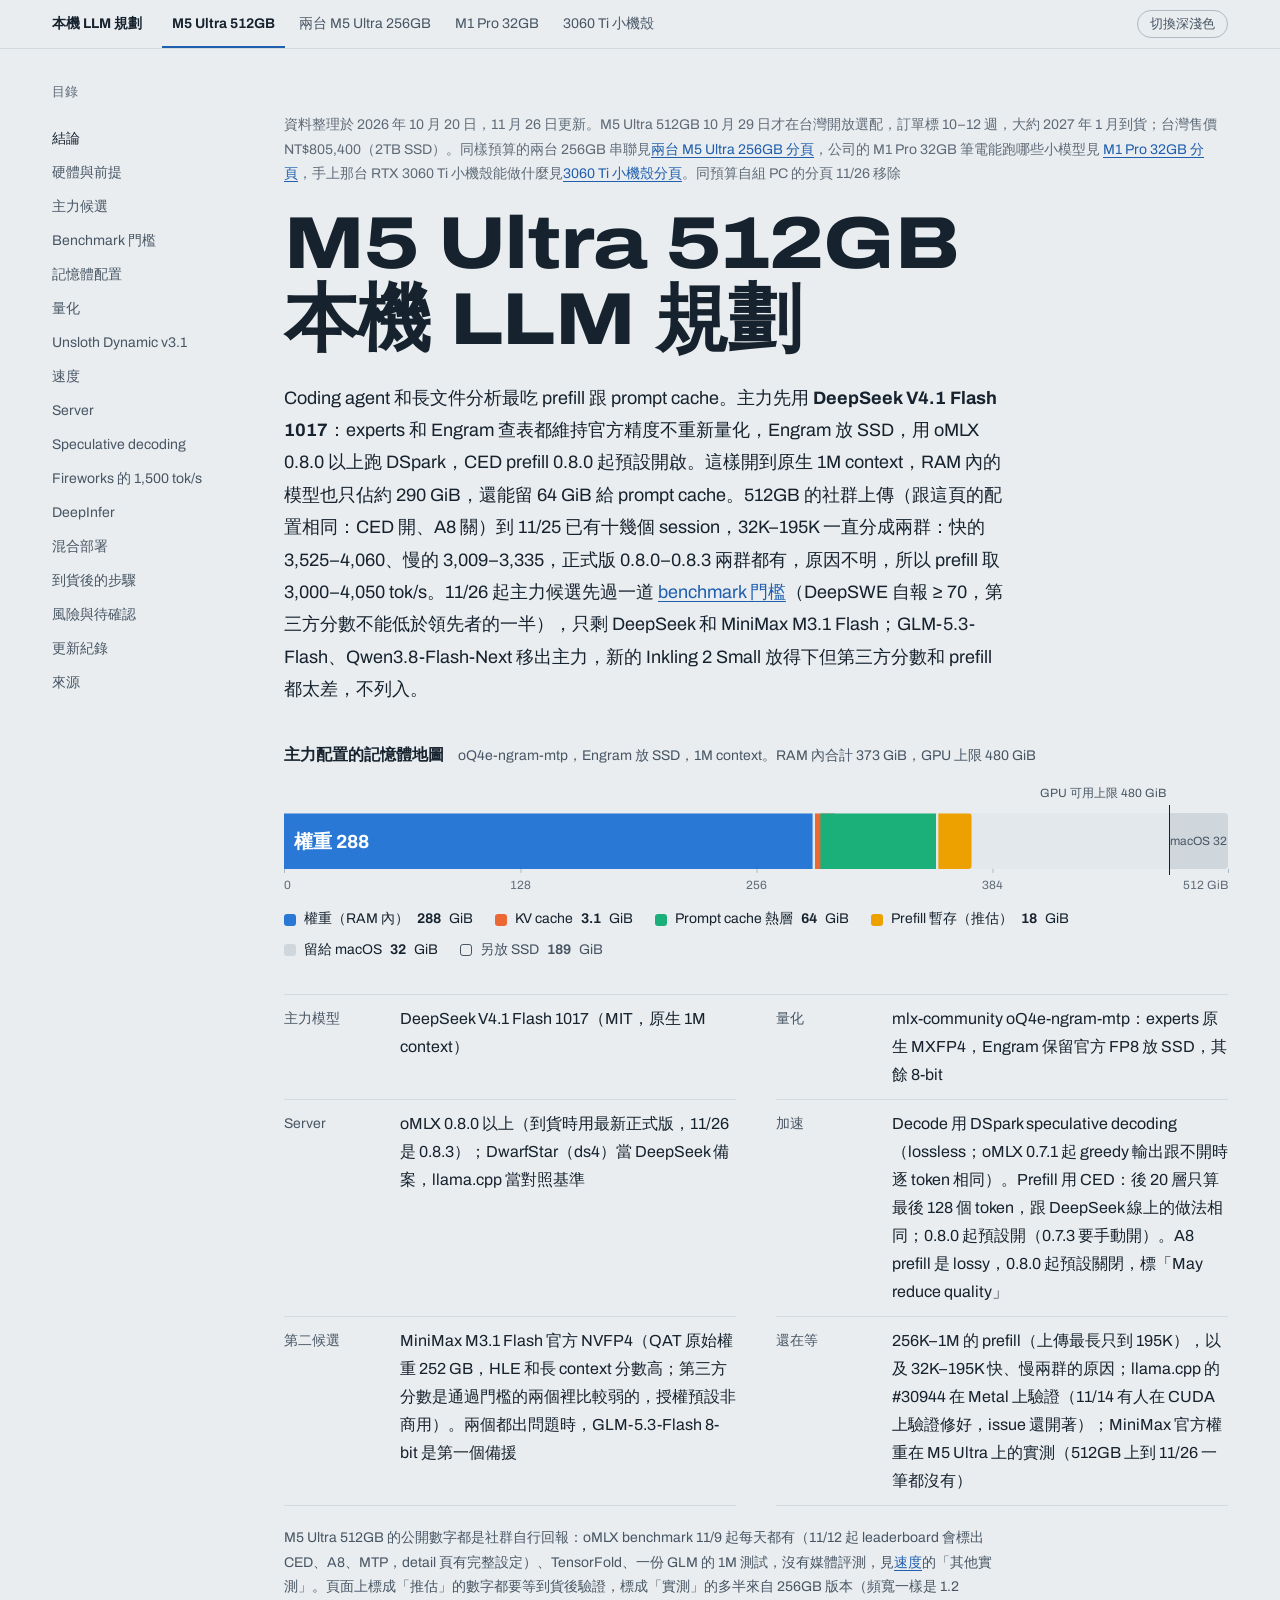
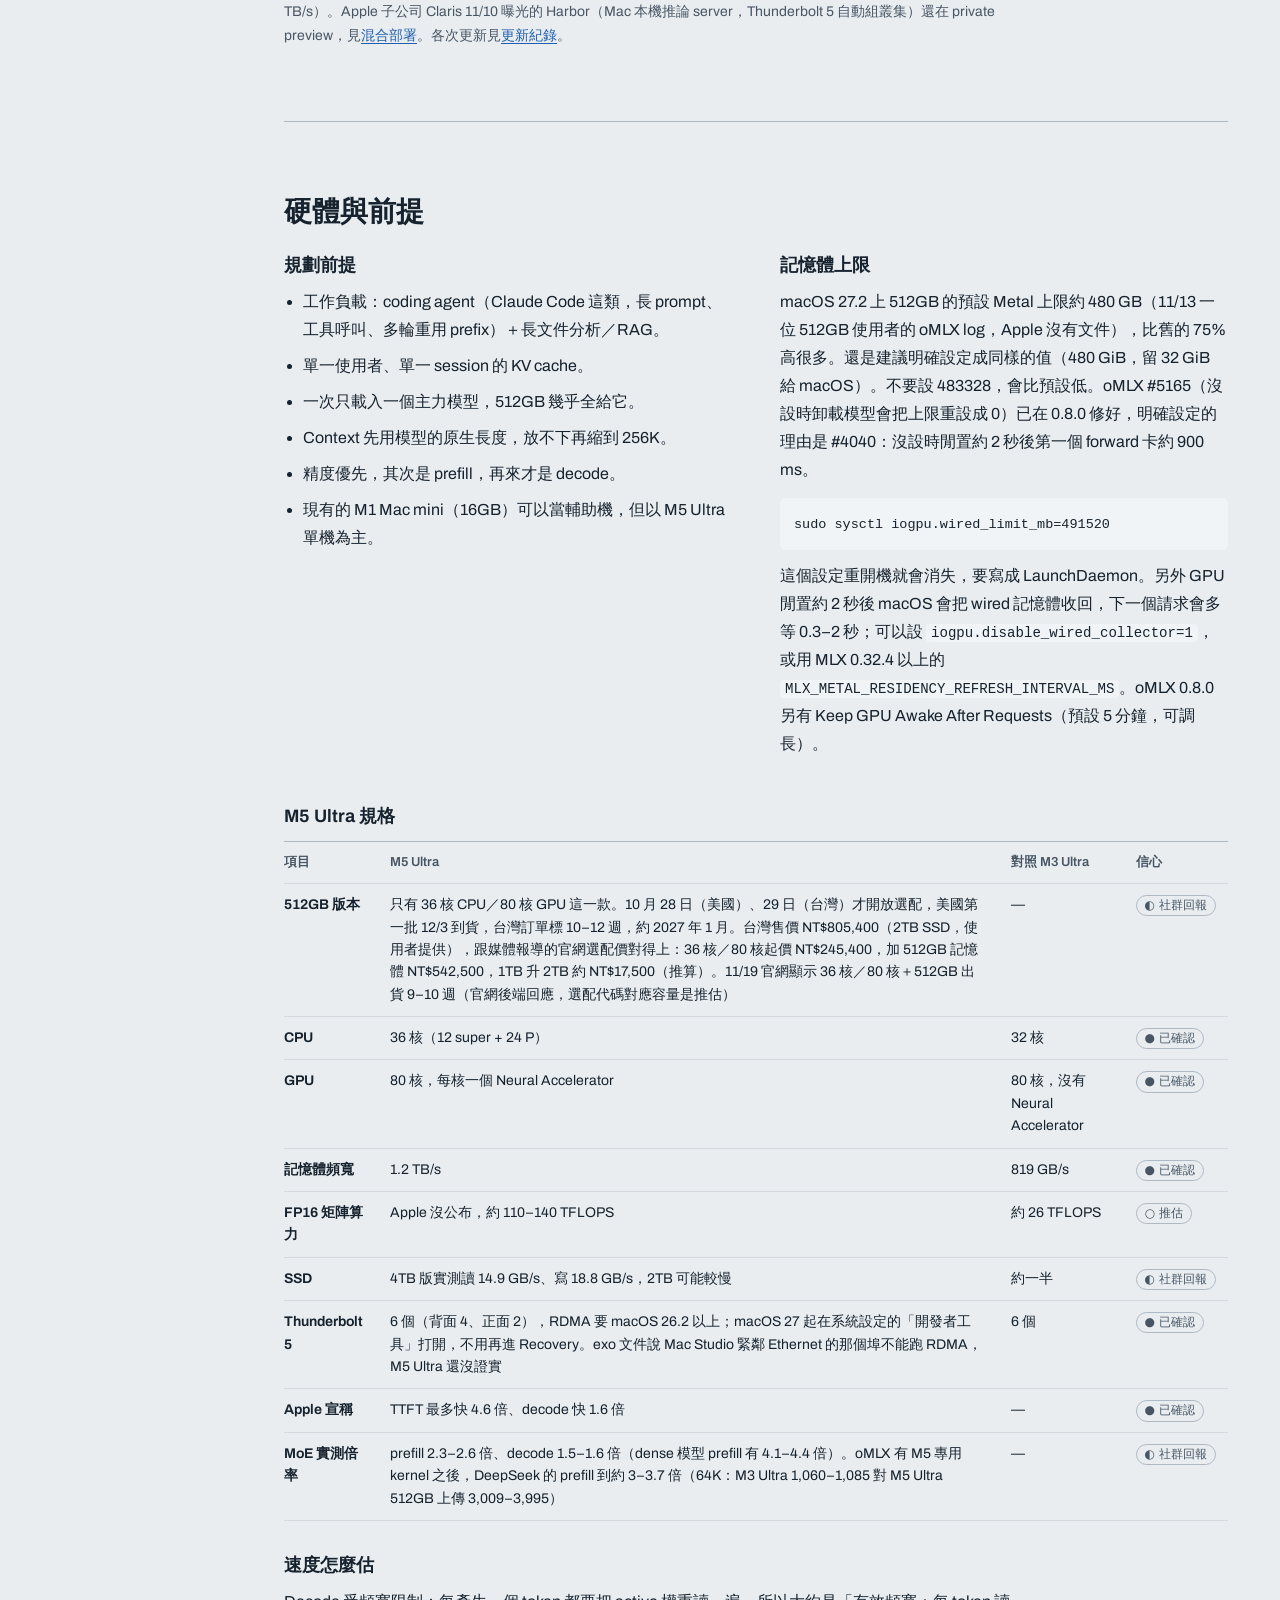
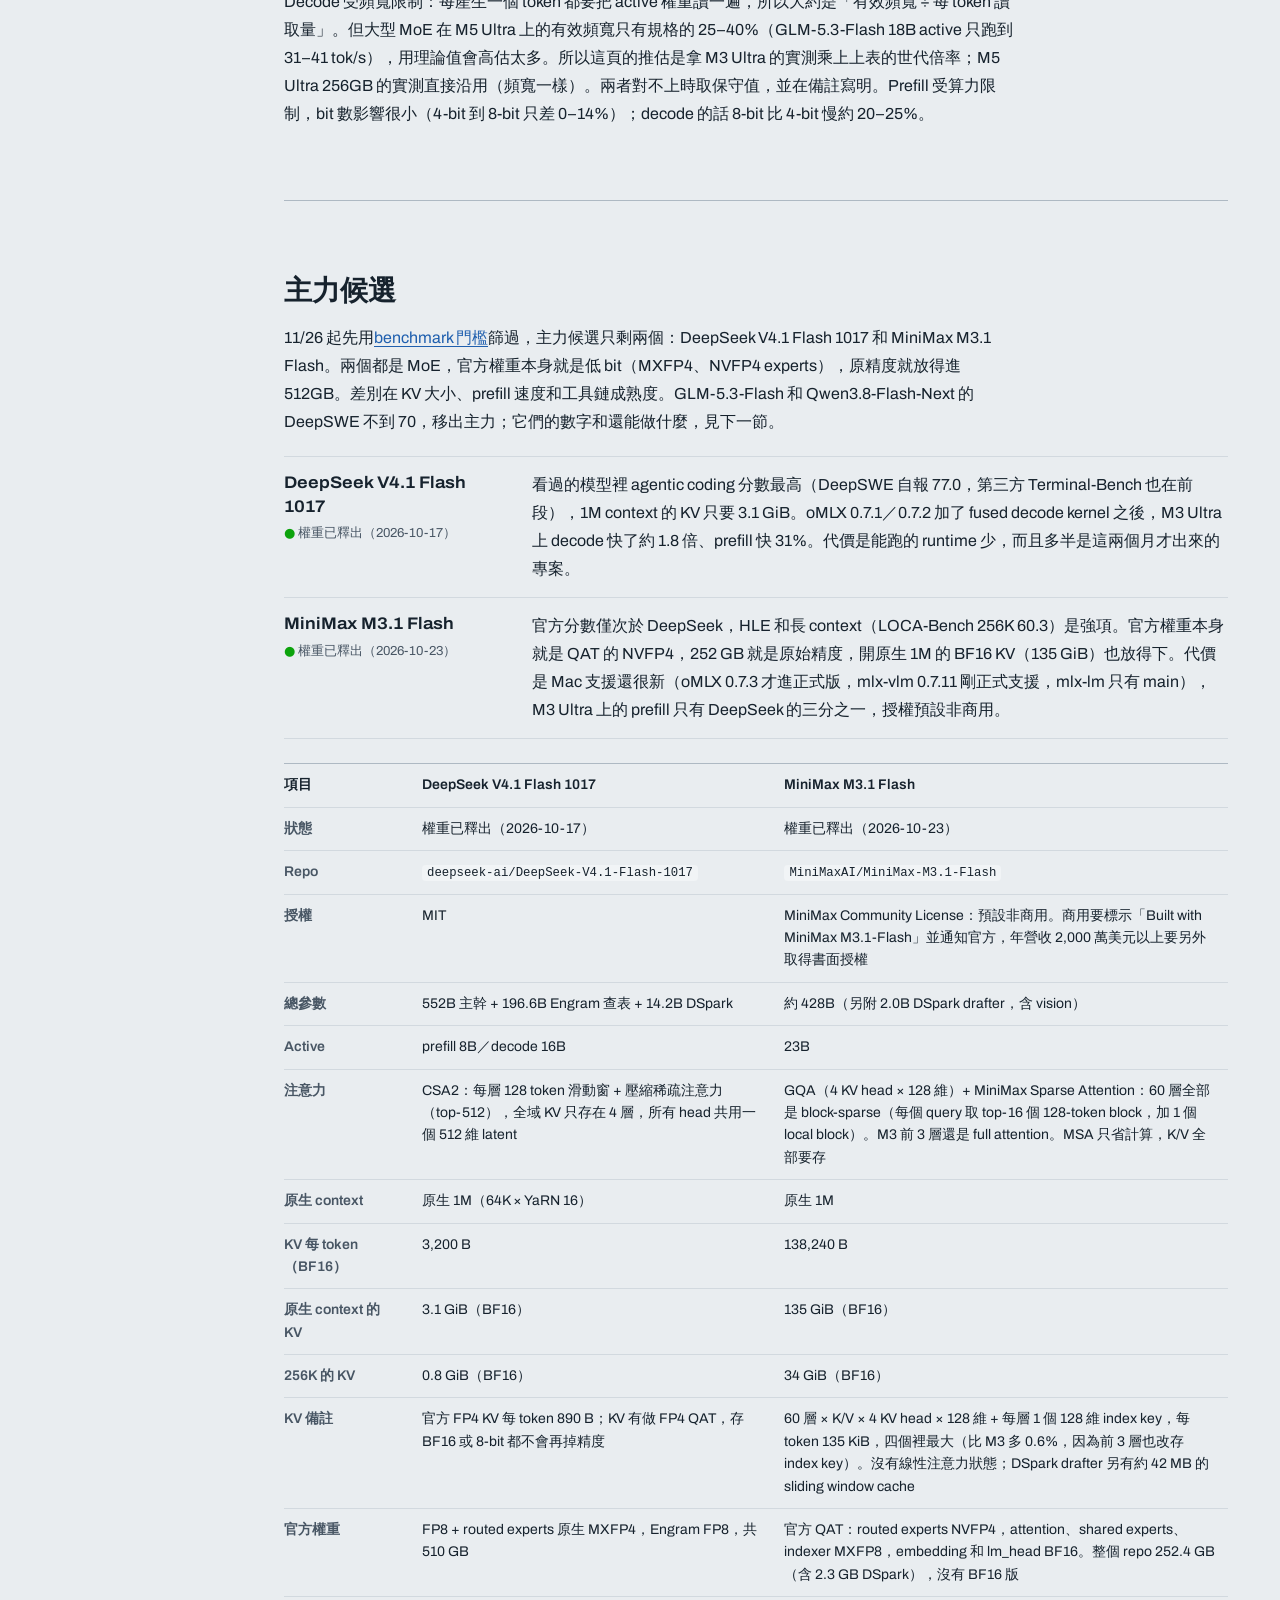
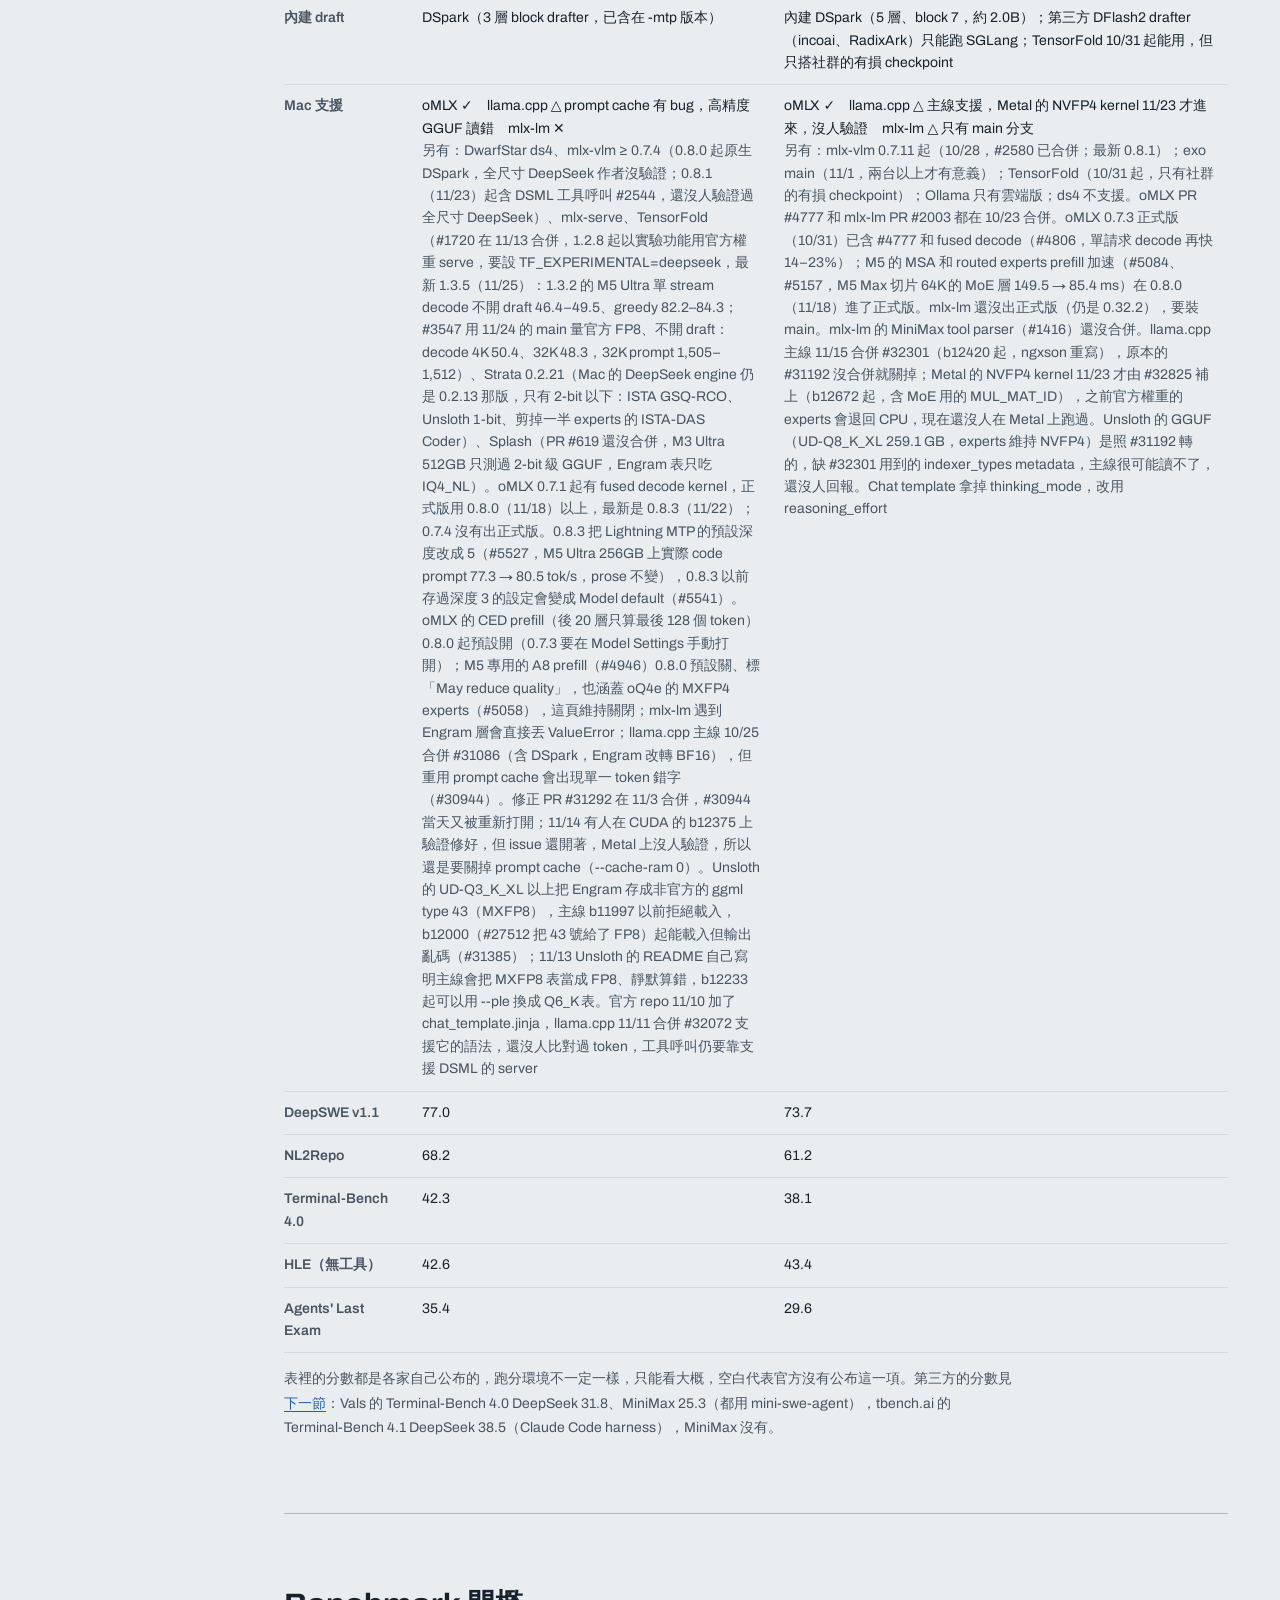
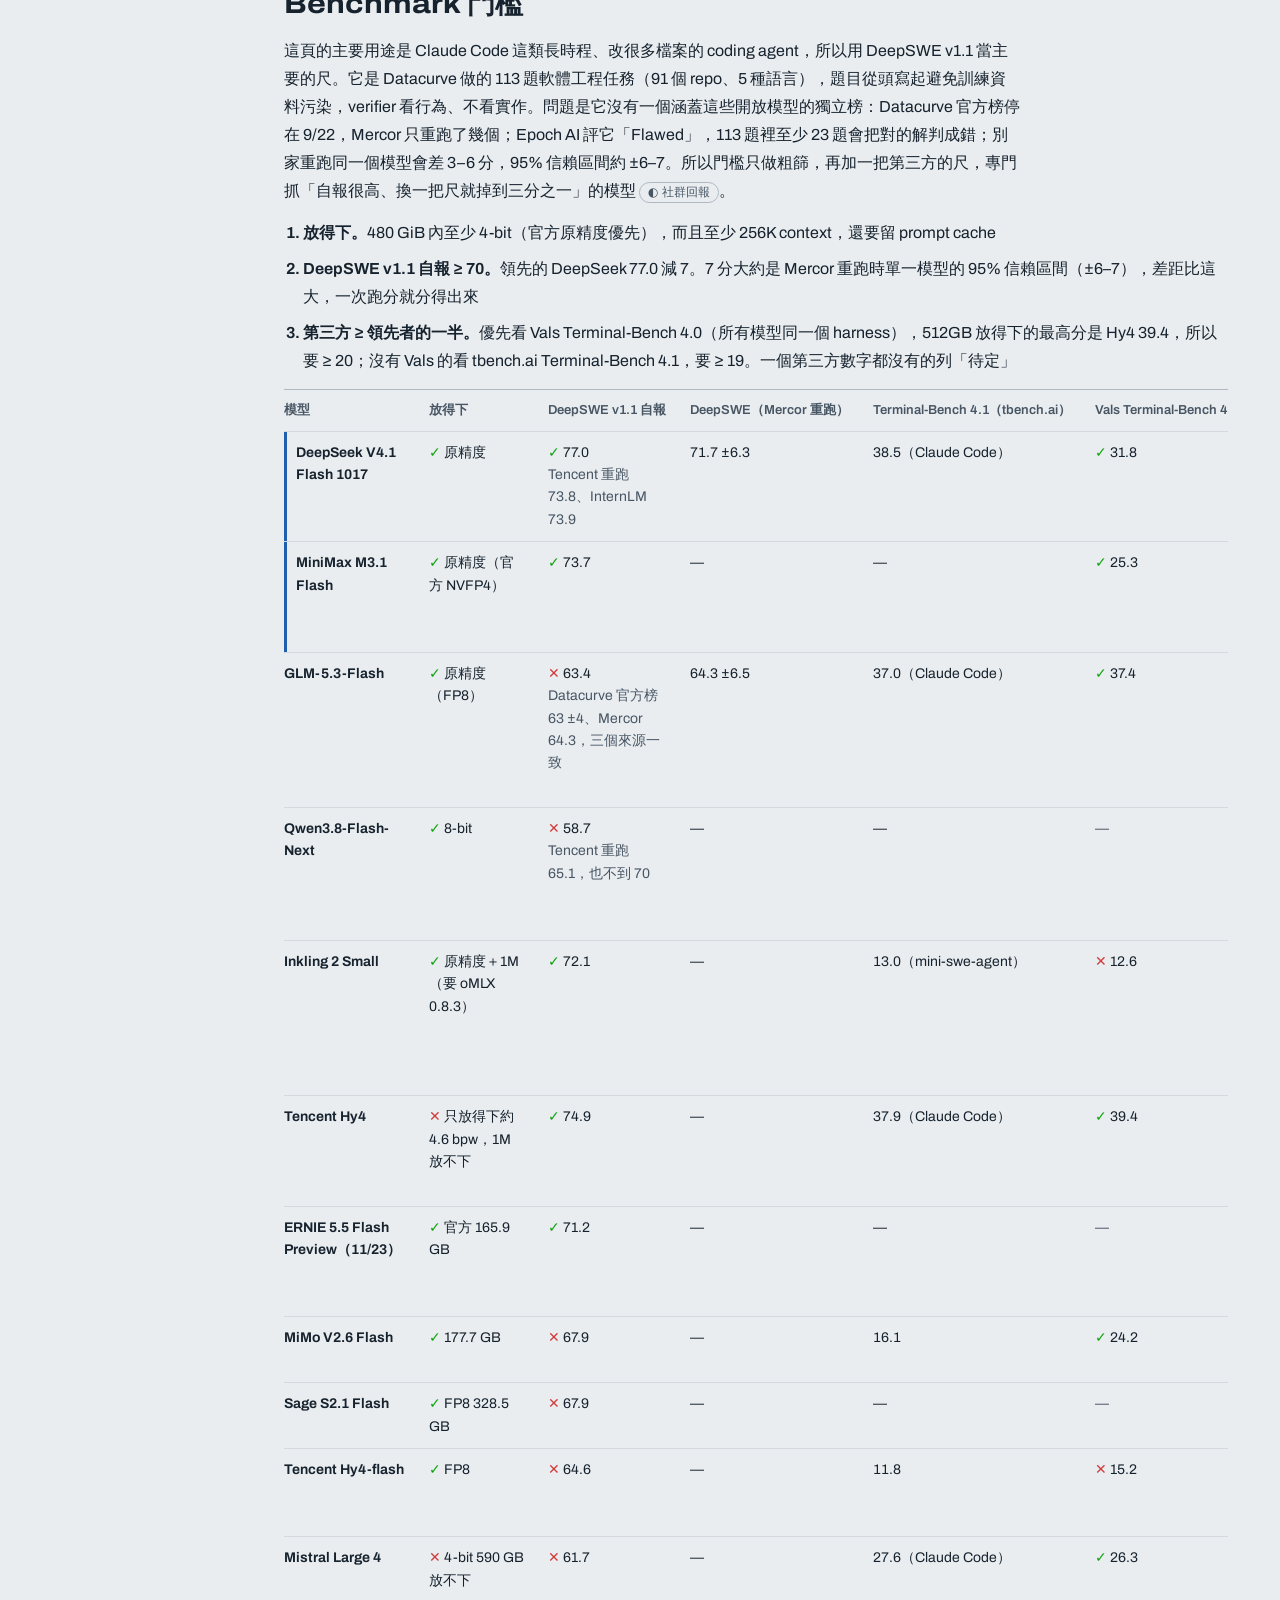
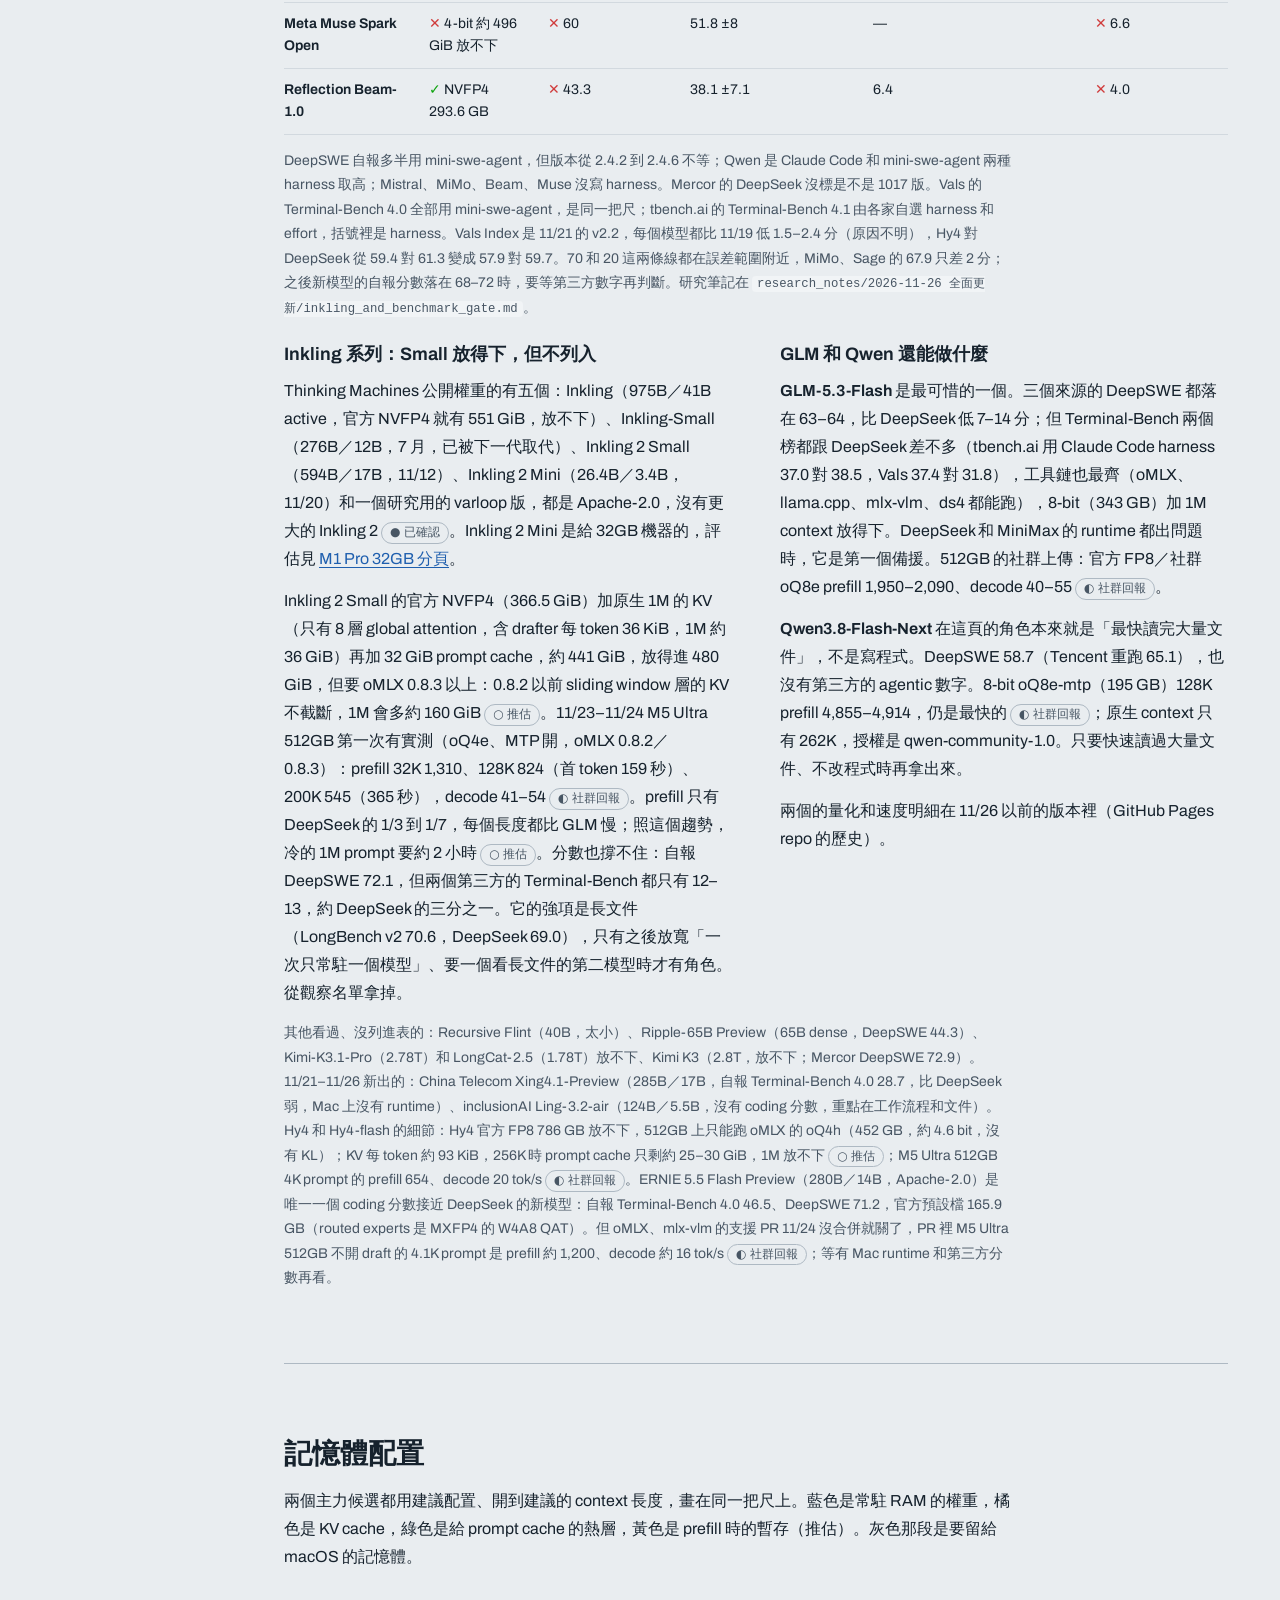
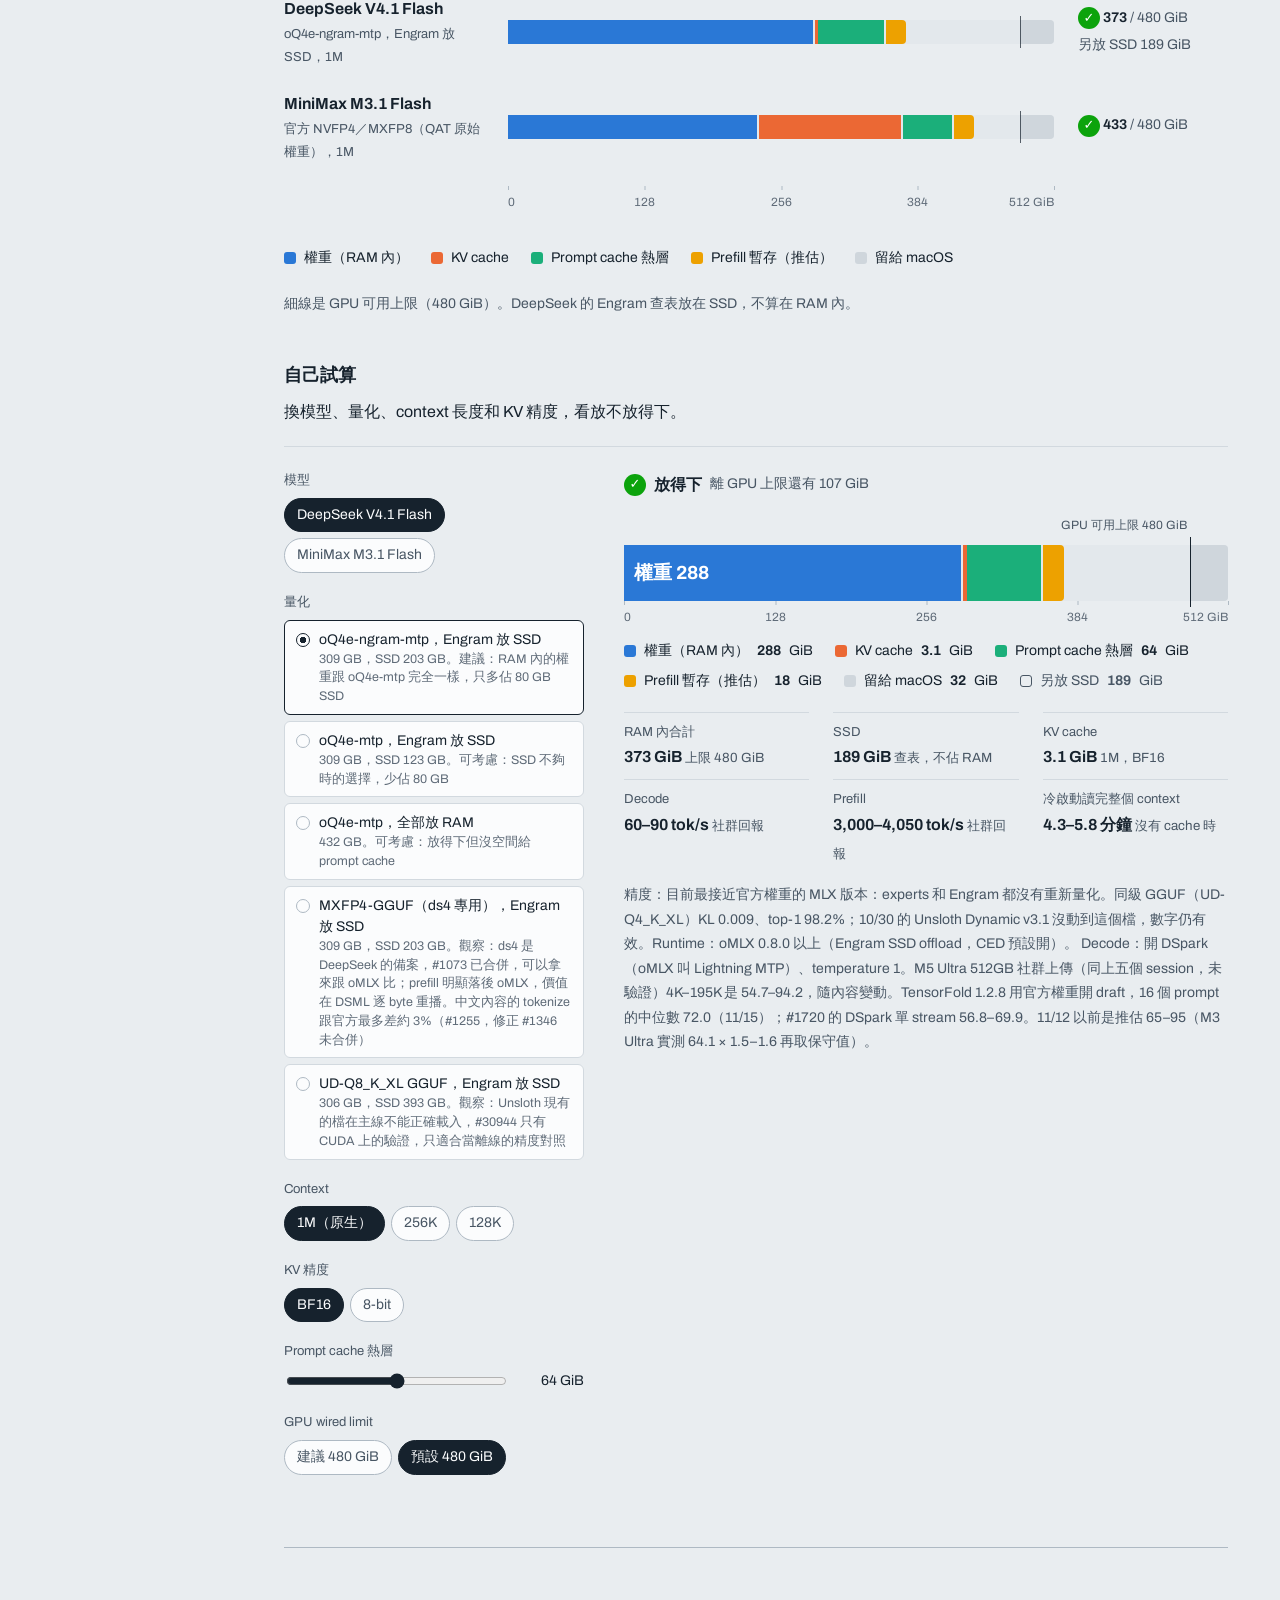
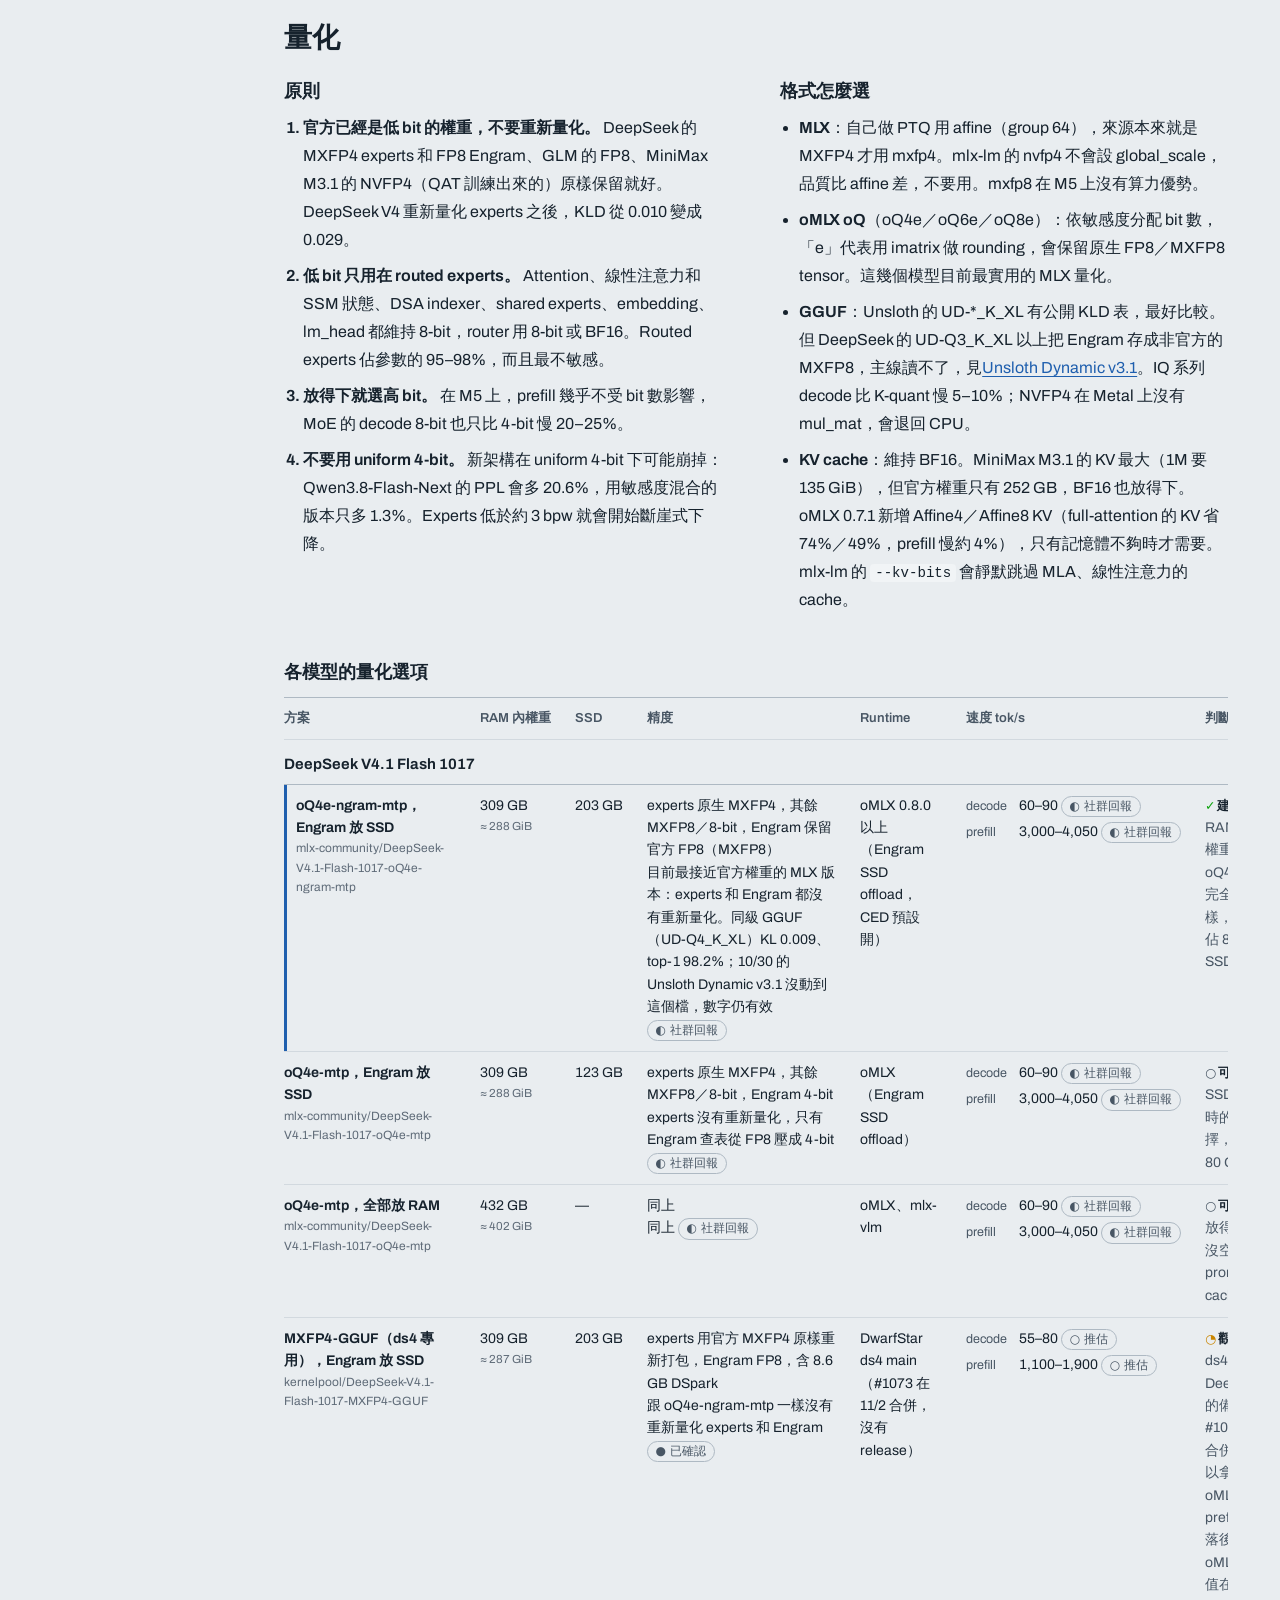
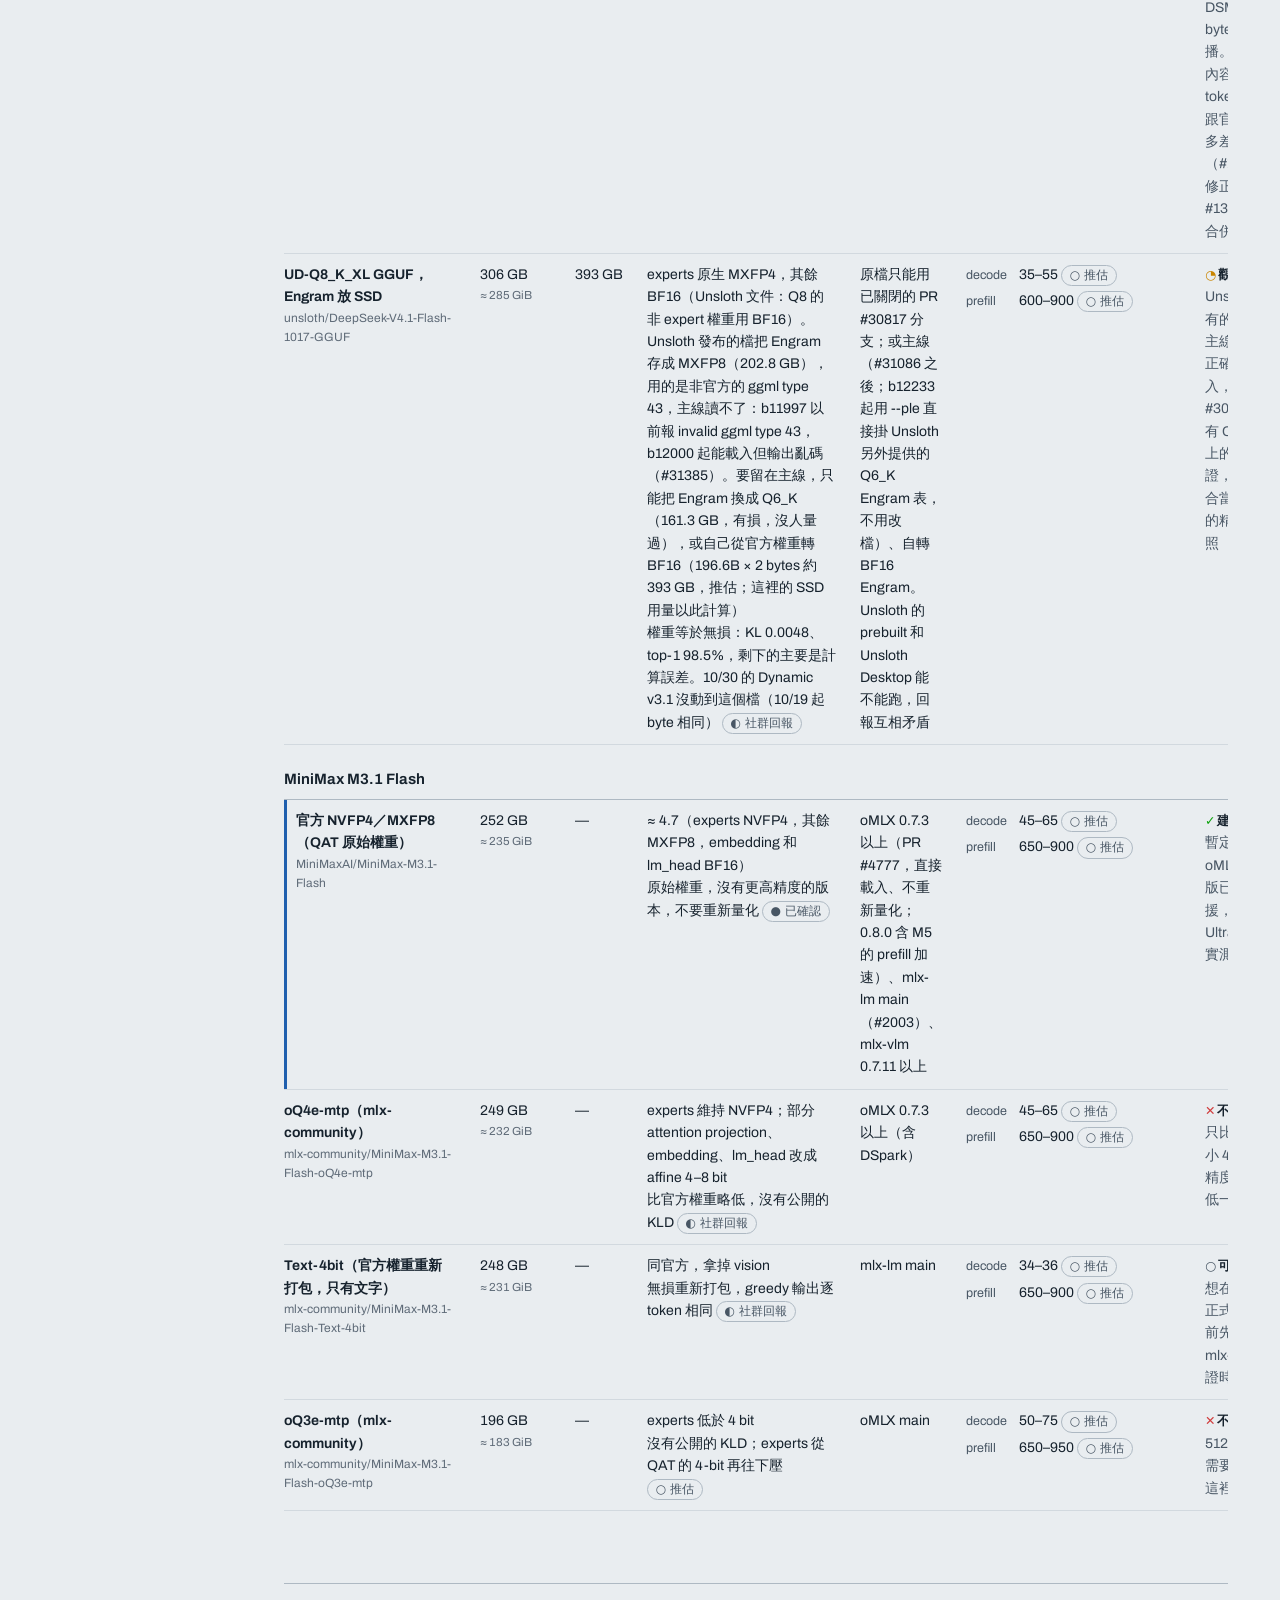
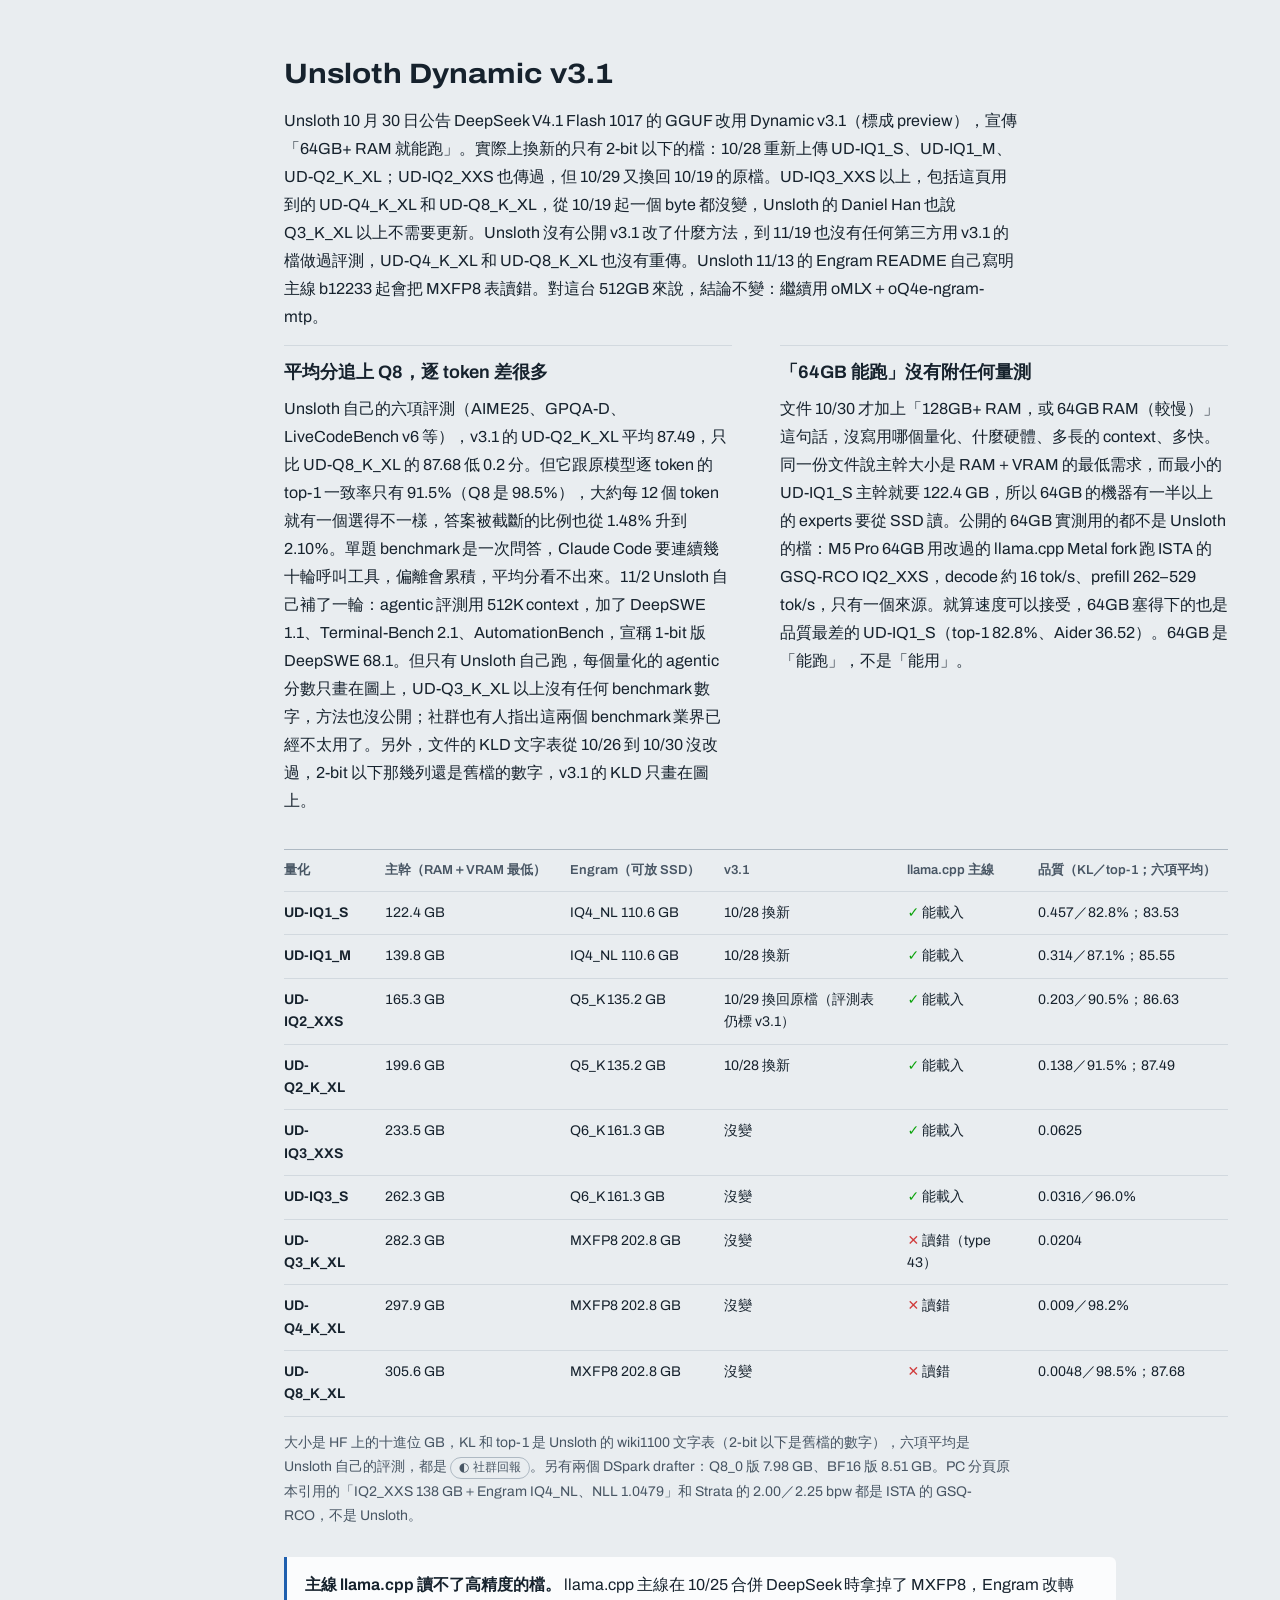
==== commit 59f900ae: "local-llm: 2026-11-26 update - Remove the self-built PC tab - Add a benchmark gate (DeepSWE v1.1 + t" ====
--- a/local-llm/index.html
+++ b/local-llm/index.html
@@ -3,8 +3,8 @@
 <head>
 <meta charset="utf-8">
 <meta name="viewport" content="width=device-width, initial-scale=1">
-<title>本機 LLM 規劃：M5 Ultra、兩台串聯與自組 PC</title>
-<meta name="description" content="M5 Ultra 512GB 和同預算自組 PC 跑本機 LLM 的規劃：模型、量化、server、硬體配置與速度推估。">
+<title>本機 LLM 規劃：M5 Ultra、兩台串聯、M1 Pro 與 3060 Ti</title>
+<meta name="description" content="M5 Ultra 512GB 跑本機 LLM 的規劃：benchmark 門檻、候選模型、量化、server 與速度推估，加上兩台串聯、M1 Pro 32GB 筆電和 RTX 3060 Ti 小機殼能跑什麼。">
 <link rel="preconnect" href="https://fonts.googleapis.com">
 <link rel="preconnect" href="https://fonts.gstatic.com" crossorigin>
 <link rel="stylesheet" href="https://fonts.googleapis.com/css2?family=Archivo:wdth,wght@62..125,400..800&display=swap">
@@ -22,7 +22,7 @@
     <div class="tab-list" role="tablist" aria-label="方案">
       <button type="button" role="tab" id="tab-mac" aria-controls="mac" aria-selected="true">M5 Ultra 512GB</button>
       <button type="button" role="tab" id="tab-duo" aria-controls="duo" aria-selected="false" tabindex="-1">兩台 M5 Ultra 256GB</button>
-      <button type="button" role="tab" id="tab-pc" aria-controls="pc" aria-selected="false" tabindex="-1">自組 PC</button>
+      <button type="button" role="tab" id="tab-m1p" aria-controls="m1p" aria-selected="false" tabindex="-1">M1 Pro 32GB</button>
       <button type="button" role="tab" id="tab-sff" aria-controls="sff" aria-selected="false" tabindex="-1">3060 Ti 小機殼</button>
     </div>
     <button class="theme-toggle" type="button" aria-label="切換深淺色">切換深淺色</button>
@@ -36,7 +36,8 @@
     <ol>
       <li><a href="#summary">結論</a></li>
       <li><a href="#assumptions">硬體與前提</a></li>
-      <li><a href="#models">四個模型</a></li>
+      <li><a href="#models">主力候選</a></li>
+      <li><a href="#gate">Benchmark 門檻</a></li>
       <li><a href="#memory">記憶體配置</a></li>
       <li><a href="#quant">量化</a></li>
       <li><a href="#unsloth">Unsloth Dynamic v3.1</a></li>
@@ -56,10 +57,10 @@
   <main id="main">
 
   <header id="summary" class="hero">
-    <p class="hero-meta">資料整理於 2026 年 10 月 20 日，<time datetime="2026-11-19">11 月 19 日</time>更新。M5 Ultra 512GB 10 月 29 日才在台灣開放選配，訂單標 10–12 週，大約 2027 年 1 月到貨；台灣售價 NT$805,400（2TB SSD）。同樣預算的兩台 256GB 串聯見<a href="#duo">兩台 M5 Ultra 256GB 分頁</a>，自組 PC 見<a href="#pc">自組 PC 分頁</a>，手上那台 RTX 3060 Ti 小機殼能做什麼見<a href="#sff">3060 Ti 小機殼分頁</a></p>
+    <p class="hero-meta">資料整理於 2026 年 10 月 20 日，<time datetime="2026-11-26">11 月 26 日</time>更新。M5 Ultra 512GB 10 月 29 日才在台灣開放選配，訂單標 10–12 週，大約 2027 年 1 月到貨；台灣售價 NT$805,400（2TB SSD）。同樣預算的兩台 256GB 串聯見<a href="#duo">兩台 M5 Ultra 256GB 分頁</a>，公司的 M1 Pro 32GB 筆電能跑哪些小模型見 <a href="#m1p">M1 Pro 32GB 分頁</a>，手上那台 RTX 3060 Ti 小機殼能做什麼見<a href="#sff">3060 Ti 小機殼分頁</a>。同預算自組 PC 的分頁 11/26 移除</p>
     <h1>M5 Ultra 512GB<br>本機 LLM 規劃</h1>
     <p class="lead">
-      Coding agent 和長文件分析最吃 prefill 跟 prompt cache。主力先用 <strong>DeepSeek V4.1 Flash 1017</strong>：experts 和 Engram 查表都維持官方精度不重新量化，Engram 放 SSD，用 oMLX 0.8.0 以上跑 DSpark，CED prefill 0.8.0 起預設開啟。這樣開到原生 1M context，RAM 內的模型也只佔約 290 GiB，還能留 64 GiB 給 prompt cache。512GB 的社群上傳（11/13–11/14，跟這頁的配置相同：Engram 放 SSD、CED 開、A8 關）32K–195K 是 3,525–3,995；另一位上傳者（含唯一一筆 0.8.0 正式版）只有 3,009–3,180，原因不明，所以 prefill 取 3,000–3,900 tok/s。
+      Coding agent 和長文件分析最吃 prefill 跟 prompt cache。主力先用 <strong>DeepSeek V4.1 Flash 1017</strong>：experts 和 Engram 查表都維持官方精度不重新量化，Engram 放 SSD，用 oMLX 0.8.0 以上跑 DSpark，CED prefill 0.8.0 起預設開啟。這樣開到原生 1M context，RAM 內的模型也只佔約 290 GiB，還能留 64 GiB 給 prompt cache。512GB 的社群上傳（跟這頁的配置相同：CED 開、A8 關）到 11/25 已有十幾個 session，32K–195K 一直分成兩群：快的 3,525–4,060、慢的 3,009–3,335，正式版 0.8.0–0.8.3 兩群都有，原因不明，所以 prefill 取 3,000–4,050 tok/s。11/26 起主力候選先過一道 <a href="#gate">benchmark 門檻</a>（DeepSWE 自報 ≥ 70，第三方分數不能低於領先者的一半），只剩 DeepSeek 和 MiniMax M3.1 Flash；GLM-5.3-Flash、Qwen3.8-Flash-Next 移出主力，新的 Inkling 2 Small 放得下但第三方分數和 prefill 都太差，不列入。
     </p>
 
     <figure class="map-figure">
@@ -73,10 +74,10 @@
     <dl class="decisions">
       <div><dt>主力模型</dt><dd>DeepSeek V4.1 Flash 1017（MIT，原生 1M context）</dd></div>
       <div><dt>量化</dt><dd>mlx-community oQ4e-ngram-mtp：experts 原生 MXFP4，Engram 保留官方 FP8 放 SSD，其餘 8-bit</dd></div>
-      <div><dt>Server</dt><dd>oMLX 0.8.0 以上（到貨時用最新正式版）；DwarfStar（ds4）當 DeepSeek 備案，llama.cpp 當對照基準</dd></div>
+      <div><dt>Server</dt><dd>oMLX 0.8.0 以上（到貨時用最新正式版，11/26 是 0.8.3）；DwarfStar（ds4）當 DeepSeek 備案，llama.cpp 當對照基準</dd></div>
       <div><dt>加速</dt><dd>Decode 用 DSpark speculative decoding（lossless；oMLX 0.7.1 起 greedy 輸出跟不開時逐 token 相同）。Prefill 用 CED：後 20 層只算最後 128 個 token，跟 DeepSeek 線上的做法相同；0.8.0 起預設開（0.7.3 要手動開）。A8 prefill 是 lossy，0.8.0 起預設關閉，標「May reduce quality」</dd></div>
-      <div><dt>備選</dt><dd>要最快讀完大量文件：Qwen3.8-Flash-Next 8-bit。要最穩的工具鏈：GLM-5.3-Flash 8-bit。要 HLE 和長 context 分數：MiniMax M3.1 Flash 官方 NVFP4</dd></div>
-      <div><dt>還在等</dt><dd>Engram 放 SSD 的主力配置在 0.8.0 正式版、256K–1M 的 prefill（上傳只到 195K，0.8.0 正式版只有一筆、偏慢）；llama.cpp 的 #30944 在 Metal 上驗證（11/14 有人在 CUDA 上驗證修好，issue 還開著）；MiniMax 官方權重在 M5 Ultra 上的實測</dd></div>
+      <div><dt>第二候選</dt><dd>MiniMax M3.1 Flash 官方 NVFP4（QAT 原始權重 252 GB，HLE 和長 context 分數高；第三方分數是通過門檻的兩個裡比較弱的，授權預設非商用）。兩個都出問題時，GLM-5.3-Flash 8-bit 是第一個備援</dd></div>
+      <div><dt>還在等</dt><dd>256K–1M 的 prefill（上傳最長只到 195K），以及 32K–195K 快、慢兩群的原因；llama.cpp 的 #30944 在 Metal 上驗證（11/14 有人在 CUDA 上驗證修好，issue 還開著）；MiniMax 官方權重在 M5 Ultra 上的實測（512GB 上到 11/26 一筆都沒有）</dd></div>
     </dl>
     <p class="note">M5 Ultra 512GB 的公開數字都是社群自行回報：oMLX benchmark 11/9 起每天都有（11/12 起 leaderboard 會標出 CED、A8、MTP，detail 頁有完整設定）、TensorFold、一份 GLM 的 1M 測試，沒有媒體評測，見<a href="#speed">速度</a>的「其他實測」。頁面上標成「推估」的數字都要等到貨後驗證，標成「實測」的多半來自 256GB 版本（頻寬一樣是 1.2 TB/s）。Apple 子公司 Claris 11/10 曝光的 Harbor（Mac 本機推論 server，Thunderbolt 5 自動組叢集）還在 private preview，見<a href="#hybrid">混合部署</a>。各次更新見<a href="#changelog">更新紀錄</a>。</p>
   </header>
@@ -127,19 +128,43 @@
   </section>
 
   <section id="models">
-    <h2>四個模型</h2>
-    <p class="measure">四個都是 MoE，也都用了稀疏或線性注意力，所以 KV cache 都比傳統模型小很多。差別主要在權重大小、分數和工具鏈成熟度。</p>
+    <h2>主力候選</h2>
+    <p class="measure">11/26 起先用<a href="#gate">benchmark 門檻</a>篩過，主力候選只剩兩個：DeepSeek V4.1 Flash 1017 和 MiniMax M3.1 Flash。兩個都是 MoE，官方權重本身就是低 bit（MXFP4、NVFP4 experts），原精度就放得進 512GB。差別在 KV 大小、prefill 速度和工具鏈成熟度。GLM-5.3-Flash 和 Qwen3.8-Flash-Next 的 DeepSWE 不到 70，移出主力；它們的數字和還能做什麼，見下一節。</p>
     <div class="model-cards" id="model-cards"></div>
     <div class="table-wrap">
       <table class="compare" id="model-table"></table>
     </div>
-    <p class="note">分數都是各家自己公布的，跑分環境不一定一樣，只能看大概，空白代表官方沒有公布這一項。第三方 Vals 量到 DeepSeek 的 Terminal-Bench 4.0 只有 31.8（官方用 Claude Code harness 是 42.3），差距不小。第三方 Terminal-Bench 4.1（Claude Code harness）DeepSeek 38.5、GLM 37.0。</p>
-    <p class="note">最近釋出、看過但不列入候選的：Reflection Beam-1.0（501B／23B active，Apache-2.0，DeepSWE 只有 43.3，還沒有 MLX 版）、Meta Muse Spark Open（816B／42B active，單台 512GB 只放得下 3-bit 的 oQ3e 371 GB）、Mistral Large 4（1T／52B active，10/29 釋出，llama.cpp 主線當天支援；MLX 3-bit 459.3 GB 放得下但很緊，精度卡在 3 bpw 的邊界，4-bit 590 GB 放不下；官方 Terminal-Bench 4.0 41%，沒有 DeepSWE；mlx-vlm 0.7.12 起支援）、Recursive Flint（40B，太小）。10/31 之後：Ripple-65B Preview（65B dense，Apache-2.0，DeepSWE 1.1 只有 44.3，dense 每個 token 都要讀全部權重，decode 推估只有 15–18 tok/s）、Kimi-K3.1-Pro（2.78T）和 LongCat-2.5（1.78T）放不下。11/12 之後：Inkling 2 Small（594B／17B active，Apache-2.0，DeepSWE 72.1、LongBench v2 70.6；oMLX 0.8.0 已支援，但 M5 上沒有數字，官方 NVFP4 放進 512GB 後 prompt cache 空間少，列入觀察，是 MiniMax 位置的潛在替代）、Hy4 flash（220B／11.3B active，DeepSWE 64.6，Tencent 自己不建議拿來做長時程寫程式；第三方 Vals Terminal-Bench 4.0 只有 15.2）、Sage S2.1 Flash（GLM-5.3-Flash 的科學向微調，DeepSWE 67.9）。11/20：Tencent Hy4（770B／49B active，1M context，Tencent Hy License，自用不受限）的 agentic coding 跟 DeepSeek 大致打平：Vals Terminal-Bench 4.0 39.4 對 31.8、tbench.ai 4.1 37.9 對 38.5、Vals Index 59.4 對 61.3。但官方 FP8 786 GB 放不下，512GB 上只能跑 oMLX 的 oQ4h（452 GB，約 4.6 bit，沒有 KL）；KV 每 token 約 93 KiB，是 DeepSeek 的約 30 倍，256K 時 prompt cache 只剩約 25–30 GiB，1M 放不下 <span class="conf" data-c="e">推估</span>；M5 Ultra 512GB 上 4K prompt 的 prefill 654、decode 20 tok/s，同一天 DeepSeek 是 1,193 和 57–80 <span class="conf" data-c="r">社群回報</span>。能跑的只有 oMLX 0.8.1，作者也還沒在 M5 上跑過完整流程，所以不列入。</p>
+    <p class="note">表裡的分數都是各家自己公布的，跑分環境不一定一樣，只能看大概，空白代表官方沒有公布這一項。第三方的分數見<a href="#gate">下一節</a>：Vals 的 Terminal-Bench 4.0 DeepSeek 31.8、MiniMax 25.3（都用 mini-swe-agent），tbench.ai 的 Terminal-Bench 4.1 DeepSeek 38.5（Claude Code harness），MiniMax 沒有。</p>
+  </section>
+
+  <section id="gate">
+    <h2>Benchmark 門檻</h2>
+    <p class="measure">這頁的主要用途是 Claude Code 這類長時程、改很多檔案的 coding agent，所以用 DeepSWE v1.1 當主要的尺。它是 Datacurve 做的 113 題軟體工程任務（91 個 repo、5 種語言），題目從頭寫起避免訓練資料污染，verifier 看行為、不看實作。問題是它沒有一個涵蓋這些開放模型的獨立榜：Datacurve 官方榜停在 9/22，Mercor 只重跑了幾個；Epoch AI 評它「Flawed」，113 題裡至少 23 題會把對的解判成錯；別家重跑同一個模型會差 3–6 分，95% 信賴區間約 ±6–7。所以門檻只做粗篩，再加一把第三方的尺，專門抓「自報很高、換一把尺就掉到三分之一」的模型 <span class="conf" data-c="r">社群回報</span>。</p>
+    <ol class="principles" id="gate-rules"></ol>
+    <div class="table-wrap">
+      <table class="hybrid gate" id="gate-table"></table>
+    </div>
+    <p class="note">DeepSWE 自報多半用 mini-swe-agent，但版本從 2.4.2 到 2.4.6 不等；Qwen 是 Claude Code 和 mini-swe-agent 兩種 harness 取高；Mistral、MiMo、Beam、Muse 沒寫 harness。Mercor 的 DeepSeek 沒標是不是 1017 版。Vals 的 Terminal-Bench 4.0 全部用 mini-swe-agent，是同一把尺；tbench.ai 的 Terminal-Bench 4.1 由各家自選 harness 和 effort，括號裡是 harness。Vals Index 是 11/21 的 v2.2，每個模型都比 11/19 低 1.5–2.4 分（原因不明），Hy4 對 DeepSeek 從 59.4 對 61.3 變成 57.9 對 59.7。70 和 20 這兩條線都在誤差範圍附近，MiMo、Sage 的 67.9 只差 2 分；之後新模型的自報分數落在 68–72 時，要等第三方數字再判斷。研究筆記在 <code>research_notes/2026-11-26 全面更新/inkling_and_benchmark_gate.md</code>。</p>
+
+    <div class="cols">
+      <div>
+        <h3>Inkling 系列：Small 放得下，但不列入</h3>
+        <p>Thinking Machines 公開權重的有五個：Inkling（975B／41B active，官方 NVFP4 就有 551 GiB，放不下）、Inkling-Small（276B／12B，7 月，已被下一代取代）、Inkling 2 Small（594B／17B，11/12）、Inkling 2 Mini（26.4B／3.4B，11/20）和一個研究用的 varloop 版，都是 Apache-2.0，沒有更大的 Inkling 2 <span class="conf" data-c="c">已確認</span>。Inkling 2 Mini 是給 32GB 機器的，評估見 <a href="#m1p">M1 Pro 32GB 分頁</a>。</p>
+        <p>Inkling 2 Small 的官方 NVFP4（366.5 GiB）加原生 1M 的 KV（只有 8 層 global attention，含 drafter 每 token 36 KiB，1M 約 36 GiB）再加 32 GiB prompt cache，約 441 GiB，放得進 480 GiB，但要 oMLX 0.8.3 以上：0.8.2 以前 sliding window 層的 KV 不截斷，1M 會多約 160 GiB <span class="conf" data-c="e">推估</span>。11/23–11/24 M5 Ultra 512GB 第一次有實測（oQ4e、MTP 開，oMLX 0.8.2／0.8.3）：prefill 32K 1,310、128K 824（首 token 159 秒）、200K 545（365 秒），decode 41–54 <span class="conf" data-c="r">社群回報</span>。prefill 只有 DeepSeek 的 1/3 到 1/7，每個長度都比 GLM 慢；照這個趨勢，冷的 1M prompt 要約 2 小時 <span class="conf" data-c="e">推估</span>。分數也撐不住：自報 DeepSWE 72.1，但兩個第三方的 Terminal-Bench 都只有 12–13，約 DeepSeek 的三分之一。它的強項是長文件（LongBench v2 70.6，DeepSeek 69.0），只有之後放寬「一次只常駐一個模型」、要一個看長文件的第二模型時才有角色。從觀察名單拿掉。</p>
+      </div>
+      <div>
+        <h3>GLM 和 Qwen 還能做什麼</h3>
+        <p><strong>GLM-5.3-Flash</strong> 是最可惜的一個。三個來源的 DeepSWE 都落在 63–64，比 DeepSeek 低 7–14 分；但 Terminal-Bench 兩個榜都跟 DeepSeek 差不多（tbench.ai 用 Claude Code harness 37.0 對 38.5，Vals 37.4 對 31.8），工具鏈也最齊（oMLX、llama.cpp、mlx-vlm、ds4 都能跑），8-bit（343 GB）加 1M context 放得下。DeepSeek 和 MiniMax 的 runtime 都出問題時，它是第一個備援。512GB 的社群上傳：官方 FP8／社群 oQ8e prefill 1,950–2,090、decode 40–55 <span class="conf" data-c="r">社群回報</span>。</p>
+        <p><strong>Qwen3.8-Flash-Next</strong> 在這頁的角色本來就是「最快讀完大量文件」，不是寫程式。DeepSWE 58.7（Tencent 重跑 65.1），也沒有第三方的 agentic 數字。8-bit oQ8e-mtp（195 GB）128K prefill 4,855–4,914，仍是最快的 <span class="conf" data-c="r">社群回報</span>；原生 context 只有 262K，授權是 qwen-community-1.0。只要快速讀過大量文件、不改程式時再拿出來。</p>
+        <p>兩個的量化和速度明細在 11/26 以前的版本裡（GitHub Pages repo 的歷史）。</p>
+      </div>
+    </div>
+    <p class="note">其他看過、沒列進表的：Recursive Flint（40B，太小）、Ripple-65B Preview（65B dense，DeepSWE 44.3）、Kimi-K3.1-Pro（2.78T）和 LongCat-2.5（1.78T）放不下、Kimi K3（2.8T，放不下；Mercor DeepSWE 72.9）。11/21–11/26 新出的：China Telecom Xing4.1-Preview（285B／17B，自報 Terminal-Bench 4.0 28.7，比 DeepSeek 弱，Mac 上沒有 runtime）、inclusionAI Ling-3.2-air（124B／5.5B，沒有 coding 分數，重點在工作流程和文件）。Hy4 和 Hy4-flash 的細節：Hy4 官方 FP8 786 GB 放不下，512GB 上只能跑 oMLX 的 oQ4h（452 GB，約 4.6 bit，沒有 KL）；KV 每 token 約 93 KiB，256K 時 prompt cache 只剩約 25–30 GiB，1M 放不下 <span class="conf" data-c="e">推估</span>；M5 Ultra 512GB 4K prompt 的 prefill 654、decode 20 tok/s <span class="conf" data-c="r">社群回報</span>。ERNIE 5.5 Flash Preview（280B／14B，Apache-2.0）是唯一一個 coding 分數接近 DeepSeek 的新模型：自報 Terminal-Bench 4.0 46.5、DeepSWE 71.2，官方預設檔 165.9 GB（routed experts 是 MXFP4 的 W4A8 QAT）。但 oMLX、mlx-vlm 的支援 PR 11/24 沒合併就關了，PR 裡 M5 Ultra 512GB 不開 draft 的 4.1K prompt 是 prefill 約 1,200、decode 約 16 tok/s <span class="conf" data-c="r">社群回報</span>；等有 Mac runtime 和第三方分數再看。</p>
   </section>
 
   <section id="memory">
     <h2>記憶體配置</h2>
-    <p class="measure">四個模型都用建議配置、開到建議的 context 長度，畫在同一把尺上。藍色是常駐 RAM 的權重，橘色是 KV cache，綠色是給 prompt cache 的熱層，黃色是 prefill 時的暫存（推估）。灰色那段是要留給 macOS 的記憶體。</p>
+    <p class="measure">兩個主力候選都用建議配置、開到建議的 context 長度，畫在同一把尺上。藍色是常駐 RAM 的權重，橘色是 KV cache，綠色是給 prompt cache 的熱層，黃色是 prefill 時的暫存（推估）。灰色那段是要留給 macOS 的記憶體。</p>
     <div id="multiples" class="multiples"></div>
 
     <h3 id="planner-title">自己試算</h3>
@@ -246,12 +271,12 @@
         </tbody>
       </table>
     </div>
-    <p class="note">現在的 M1 Mac mini 16GB 跑哪個版本的 DeepSeek V4.1 都不行。小記憶體 Mac 的 decode 卡在 SSD 的隨機讀取和 CPU 算 experts，不是 SSD 的 GB/s 規格。自組 PC 上的 v3.1 見<a href="#pc-models">自組 PC 分頁的四個模型</a>。</p>
+    <p class="note">現在的 M1 Mac mini 16GB 跑哪個版本的 DeepSeek V4.1 都不行。小記憶體 Mac 的 decode 卡在 SSD 的隨機讀取和 CPU 算 experts，不是 SSD 的 GB/s 規格。</p>
   </section>
 
   <section id="speed">
     <h2>速度</h2>
-    <p class="measure">兩張圖都是各模型的建議配置。DeepSeek 的 prefill 和 decode 改用 11/13 起 512GB 的社群上傳（看得到 CED、A8，仍未驗證，見下面的說明）。GLM 8-bit 的 prefill 1,950–2,090、decode 40–55，Qwen oQ8e、A8 關的 128K 是 4,855–4,914（這頁取 4,500–4,900），也都是 512GB 的社群上傳。其餘實測來自 MacStories 在 M5 Ultra 256GB 上用 oMLX 0.7.0.dev2 的測試，推估的換算方式見<a href="#assumptions">前提</a>。</p>
+    <p class="measure">兩張圖都是兩個主力候選的建議配置。DeepSeek 的 prefill 和 decode 用 11/13 起 512GB 的社群上傳（看得到 CED、A8，仍未驗證，見下面的說明）；MiniMax 是推估，512GB 上到 11/26 還沒有任何上傳。移出主力的 GLM 8-bit（prefill 1,950–2,090、decode 40–55）、Qwen oQ8e（A8 關的 128K 4,855–4,914）和 Inkling 2 Small 也都是 512GB 的社群上傳，留在下面的其他實測。其餘實測來自 MacStories 在 M5 Ultra 256GB 上用 oMLX 0.7.0.dev2 的測試，推估的換算方式見<a href="#assumptions">前提</a>。</p>
 
     <figure class="chart" id="chart-decode">
       <figcaption><span class="fig-title">Decode 速度（開啟內建 MTP／DSpark）</span><span class="fig-sub">tok/s，越長越好，線段是範圍</span></figcaption>
@@ -270,7 +295,7 @@
     <div class="callout">
       <p><strong>Prompt cache 比 prefill 速度更重要。</strong> 同一個 256K prompt，Qwen3.8-Flash-Next 在 M5 Ultra 上冷啟動要 104 秒，cache 命中後只要 5.8 秒。Coding agent 每一輪都會重送幾乎一樣的 prefix，所以 server 能不能穩定命中 cache、cache 能不能放到 SSD，影響比 prefill 快兩倍還大。</p>
       <p>oMLX 0.7.2 剛修好一個 Claude Code 專屬的問題：工具結果後面附的 hook、rule、reminder，以前會被搬進最前面的 system block，所以每一輪都重算整段對話（#4712）。另外 DeepSeek 開 SSD cache 時以 8,192 token 為一個 block，最後 8K 以內有變動就要從那個 block 的開頭重算。一般往後追加的回合不受影響，分支或改到最後 8K 內的內容才會重算，在 M5 Ultra 上最多約 4–5 秒。DeepSeek 線上是 128 token 一個 block（見 <a href="#deepinfer">DeepInfer</a>）。</p>
-      <p><strong>DeepSeek 的 prefill 以打開 CED 為前提，11/19 改成 3,000–3,900 tok/s（社群回報）。</strong>512GB 的社群上傳（11/13–11/14，跟這頁的配置相同：Engram 放 SSD、CED 開、A8 關，oMLX 0.7.4.dev1／0.8.0rc1，temperature 1，6 個 session）32K–195K 是 3,525–3,995；另一位上傳者（含唯一一筆 0.8.0 正式版）只有 3,009–3,180，原因不明，所以取 3,000–3,900。Engram 放 RAM 的多數上傳也一樣，跟官方 oQ2e 的 3,735–3,958（M5 Ultra 256GB，0.8.0，#5376）一致。開 MTP 的 decode 取 60–90，不開 speculative 取 46–52。沒開 CED 只有 1,243–2,406。<strong>A8 prefill（INT8 activation）不要開：</strong>0.7.3 的 A8 不涵蓋 oQ4e 的 MXFP4 experts（要 0.7.4.dev1 的 #5058），維護者自己說 A8 是 lossy，#5108 也回報 A8 和 CED 一起開時出現 thinking 迴圈、M5 Ultra 當機。0.8.0 正式版 A8 預設關閉，標「May reduce quality」。A8 開在 32K 以上只多 10–13%，不採用。</p>
+      <p><strong>DeepSeek 的 prefill 以打開 CED 為前提，11/26 改成 3,000–4,050 tok/s（社群回報）。</strong>11/21–11/25 又有 7 個正式版（0.8.0–0.8.3）、CED 開、A8 關的 session，32K–195K 仍分快的 3,680–4,060、慢的 3,150–3,335 兩群，0.8.0 和 0.8.2 都有慢的，Engram 放 SSD 或 RAM 也都有，所以不是版本或配置的問題；上限從 3,900 提到 4,050，下限不變，仍沒有 256K 以上的上傳。以下是 11/19 時的說明：512GB 的社群上傳（11/13–11/14，跟這頁的配置相同：Engram 放 SSD、CED 開、A8 關，oMLX 0.7.4.dev1／0.8.0rc1，temperature 1，6 個 session）32K–195K 是 3,525–3,995；另一位上傳者（含唯一一筆 0.8.0 正式版）只有 3,009–3,180，原因不明，所以取 3,000–3,900。Engram 放 RAM 的多數上傳也一樣，跟官方 oQ2e 的 3,735–3,958（M5 Ultra 256GB，0.8.0，#5376）一致。開 MTP 的 decode 取 60–90，不開 speculative 取 46–52。沒開 CED 只有 1,243–2,406。<strong>A8 prefill（INT8 activation）不要開：</strong>0.7.3 的 A8 不涵蓋 oQ4e 的 MXFP4 experts（要 0.7.4.dev1 的 #5058），維護者自己說 A8 是 lossy，#5108 也回報 A8 和 CED 一起開時出現 thinking 迴圈、M5 Ultra 當機。0.8.0 正式版 A8 預設關閉，標「May reduce quality」。A8 開在 32K 以上只多 10–13%，不採用。</p>
     </div>
 
     <h3>其他實測</h3>
@@ -278,6 +303,9 @@
       <table class="measured">
         <thead><tr><th scope="col">機器</th><th scope="col">模型與量化</th><th scope="col">Engine</th><th scope="col">Prefill tok/s</th><th scope="col">Decode tok/s</th><th scope="col">來源</th></tr></thead>
         <tbody>
+          <tr><td>M5 Ultra 512GB</td><td>DeepSeek V4.1 Flash oQ4e-ngram-mtp／oQ4e-mtp，CED 開、A8 關、MTP 開，Engram 在 SSD 或 RAM（7 個 session）</td><td>oMLX 0.8.0–0.8.3 正式版</td><td class="num">32K–195K：快的一群 3,680–4,060、慢的一群 3,150–3,335</td><td class="num">開 MTP、32K–195K：57–94；峰值 294–297 GB（SSD）、409–411 GB（RAM）</td><td>omlx.ai 社群上傳，未驗證（11/21–11/25）</td></tr>
+          <tr><td>M5 Ultra 512GB</td><td>DeepSeek V4.1 Flash 官方 FP8，不開 draft，context 131072</td><td>TensorFold main（11/24），Metal 4</td><td class="num">32K：1,505–1,512</td><td class="num">4K 50.4、32K 48.3</td><td>TensorFold #3547，社群回報（11/24）</td></tr>
+          <tr><td>M5 Ultra 512GB</td><td>Inkling 2 Small oQ4e，MTP 開（已移出主力）</td><td>oMLX 0.8.2／0.8.3</td><td class="num">4K–16K 1,167–1,342、32K 1,207–1,310、64K 1,074–1,176、128K 771–824、195K 532–548</td><td class="num">30.6–53.9（多數 41–54）；峰值 320–331 GB</td><td>omlx.ai 社群上傳，未驗證（11/21–11/24）</td></tr>
           <tr><td>M5 Ultra 512GB</td><td>DeepSeek V4.1 Flash oQ4e-ngram-mtp，Engram 在 SSD，CED 開、A8 關，temperature 1（這頁的推薦配置）</td><td>oMLX 0.7.4.dev1／0.8.0rc1</td><td class="num">32K–195K 3,525–3,995；4K 957–2,402</td><td class="num">開 MTP、16K–195K：53.7–94.2；峰值 290–294 GB</td><td>omlx.ai 社群上傳，未驗證（11/13–11/14）</td></tr>
           <tr><td>M5 Ultra 512GB</td><td>DeepSeek V4.1 Flash oQ4e-mtp，Engram 在 RAM，CED 開、A8 關，MTP 關</td><td>oMLX 0.8.0rc1</td><td class="num">1K–195K 1,432–3,973（16K–195K 3,811–3,973）</td><td class="num">不開 MTP：48.8–51.4；峰值 408 GB</td><td>omlx.ai 社群上傳，未驗證（11/18）</td></tr>
           <tr><td>M5 Ultra 512GB</td><td>DeepSeek V4.1 Flash oQ4e-ngram-mtp，A8 開</td><td>oMLX 0.8.0rc1</td><td class="num">16K–195K 3,894–4,480</td><td class="num">—</td><td>omlx.ai 社群上傳，未驗證（11/12–11/15）</td></tr>
@@ -312,26 +340,26 @@
 
   <section id="servers">
     <h2>Server</h2>
-    <p class="measure">先看能不能跑這四個模型，再看 prompt cache 能不能放 SSD、有沒有 Anthropic Messages API（Claude Code 要用），最後才是 speculative decoding。符號：✓ 支援，△ 部分支援，✕ 不支援，☁ 只有雲端版。</p>
+    <p class="measure">先看能不能跑兩個主力候選，再看 prompt cache 能不能放 SSD、有沒有 Anthropic Messages API（Claude Code 要用），最後才是 speculative decoding。符號：✓ 支援，△ 部分支援，✕ 不支援，☁ 只有雲端版。</p>
     <div class="table-wrap">
       <table class="servers">
         <thead>
-          <tr><th scope="col">Server</th><th scope="col">DeepSeek</th><th scope="col">GLM</th><th scope="col">Qwen</th><th scope="col">MiniMax M3.1</th><th scope="col">SSD prompt cache</th><th scope="col">Anthropic API</th><th scope="col">Speculative</th><th scope="col">判斷</th></tr>
+          <tr><th scope="col">Server</th><th scope="col">DeepSeek</th><th scope="col">MiniMax M3.1</th><th scope="col">SSD prompt cache</th><th scope="col">Anthropic API</th><th scope="col">Speculative</th><th scope="col">判斷</th></tr>
         </thead>
         <tbody>
-          <tr class="pick"><th scope="row">oMLX<small>0.8.1，Apache-2.0</small></th><td class="y">✓</td><td class="y">✓</td><td class="y">✓</td><td class="y">✓ 0.7.3 起；0.8.0 含 M5 prefill 加速（#5084、#5157）</td><td class="y">✓ RAM＋SSD 分層，重開機還在</td><td class="y">✓</td><td>MTP、DSpark、DFlash</td><td><strong>主力。</strong>唯一四個都能跑、原生稀疏 kernel、明確用 Neural Accelerator。最新正式版是 0.8.1（11/21），0.7.4 沒有正式版。0.8.0 起 CED 預設開、A8 預設關（標 May reduce quality）；新增 Prefill Accelerator（NVIDIA PC 或另一台 Mac 幫 prefill）和 oQh 量化。0.8.1 跟這頁有關的：同一份已 cache 的長文件換問題時，Gated DeltaNet 這類 hybrid 模型會從分歧點接著算（#5251，M5 Pro 上 Qwen3.8-27B 245K 首 token 16.4 → 2.9 秒；Flash-Next 是同類架構，沒人量過）；GLM 兩、四個請求同時 decode 的總速度快 29–36%（#5414）；DeepSeek 寫壞或被截斷的工具呼叫回 <code>invalid_tool_call</code> 或保留截斷狀態，不再把 DSML 文字漏進回答（#5416）。缺 kernel 時會靜默退回慢路徑，要看 log；從原始碼裝的話，每次更新後要重跑 <code>make install</code></td></tr>
-          <tr><th scope="row">DwarfStar ds4<small>antirez，MIT</small></th><td class="y">✓</td><td class="y">✓</td><td class="y">✓</td><td class="n">✕</td><td class="y">✓ <code>--kv-disk-dir</code></td><td class="y">✓ 有 Claude Code 文件</td><td>DSpark、MTP</td><td><strong>DeepSeek 的備案。</strong>DSML 工具呼叫逐 byte 重播，prefix cache 最穩。預設的 MTP 接受方式是 lossy，要加 <code>--mtp-exact-sampling</code>。Prefill 也會跳過後 20 層，但用精確重建（最後 2,541 個 token），跟 oMLX 的 CED 輸出會有些微差異</td></tr>
-          <tr><th scope="row">llama.cpp<small>1.0.0，MIT</small></th><td class="p">△ prompt cache 有 bug（#30944）；Unsloth 高精度檔讀錯</td><td class="y">✓</td><td class="y">✓</td><td class="p">△ #32301（11/15）合併，但 Metal 不支援 NVFP4 matmul，官方權重的 experts 會退回 CPU</td><td class="p">△ 只能手動 slot 存讀</td><td class="p">△ b11756 起能用 <code>id_slot</code> 固定 slot</td><td>MTP、EAGLE-3、DFlash、DSpark、n-gram</td><td><strong>對照基準。</strong>要 b10733 以上、log 有 <code>has tensor = true</code>；<code>--cache-ram</code> 預設 8 GiB 要調大。稀疏注意力多半是在 dense flash attention 裡加遮罩。DeepSeek 10/25 由 #31086 合併，但重用 prompt cache 會出現單一 token 錯字，修好前要關掉 cache，等於每輪整段重算。修正 PR #31292 在 11/3 合併，但 #30944 當天就被維護者重新打開，有人在 CUDA 上還能重現（從 <code>--cache-ram</code> 還原 checkpoint 時觸發，<code>--cache-ram 0</code> 可以避開），11/14 有人在 CUDA 的 b12375 上驗證修好，issue 仍開著，Metal 上沒人驗證。Unsloth 的 UD-Q3_K_XL 以上用非官方的 type 43 存 Engram，b12000 起會載入但輸出亂碼，到 11/19 還沒重傳（11/13 Unsloth 的 README 自己寫明 b12233 起主線會把 MXFP8 表當成 F8_E4M3、靜默算錯；可以用 <code>--ple</code> 換成 Q6_K 表）。11/5 的 #31615 第一次有 M5 Ultra 的數字：DeepSeek MXFP4 pp2048 632、tg128 49.0（沒有 spec）</td></tr>
-          <tr><th scope="row">mlx-vlm server<small>0.8.0，MIT</small></th><td class="p">△ 工具呼叫 11/20 進 main，還沒 release</td><td class="y">✓</td><td class="y">✓</td><td class="y">✓（#2580）</td><td class="y">✓</td><td class="y">✓</td><td>MTP、DSpark、DFlash2、EAGLE-3</td><td><strong>觀察。</strong>0.7.11（10/28）正式支援 MiniMax M3.1，也修了長工具對話的 cache；0.7.12（11/4）加了 Mistral Large 4，repo 轉到 Neywa-Labs。0.8.0（11/16）加了 DeepSeek 原生 DSpark（#2678），但作者說全尺寸 DeepSeek 沒驗證。DeepSeek 的 DSML 工具呼叫 #2544 在 11/20 合併到 main（改用 DeepSeek 官方的 prompt encoder，加上 DSML parser），還沒進 release；出 release、有人驗證過全尺寸 DeepSeek 之後是很強的備案</td></tr>
-          <tr><th scope="row">Splash<small>1.7.0，Apache-2.0</small></th><td class="p">△ PR #619 還沒合併，只吃 GGUF；Engram 表只吃 IQ4_NL，官方 FP8 權重讀不了</td><td class="n">✕（#740）</td><td class="y">✓ 只吃 GGUF，MLX 版還不行（#597）</td><td class="n">✕</td><td class="y">✓ 預設上限 32 GiB；要加 <code>--persistent-cache</code> 重開才還在</td><td class="y">✓ 有 <code>splash claude</code></td><td>DFlash2（tree 驗證＋prompt lookup）；#619 用 DSpark</td><td><strong>觀察，只在選 Qwen 時有用。</strong>Inco AI（DFlash 2 的作者）做的專用引擎，每個模型配自己的 drafter 和手寫 Metal kernel，M5 上 prefill 會用 Neural Accelerator。M3 Ultra 512GB 的社群實測（PR #619 留言，1.65K prompt、輸出 512）：Flash-Next UD-Q4_K_XL decode 183.5、prefill 1,424，但答案不能照抄 prompt 時 decode 只有 84.5；DeepSeek 2-bit 級 decode 36.6–41.8、prefill 約 405，同檔 llama.cpp 1.0.0 是 35.3–40.9、282 <span class="conf" data-c="r">社群回報</span>。8-bit GGUF 照格式表應該能載入，但沒人量過；M5 Ultra 和長 context 都還沒有數字。預設閒置 10 分鐘就放掉模型，常駐要加 <code>--idle-release off</code>；1.7.0 預設的 <code>--verify-rows auto</code> 下 greedy 輸出每次可能不同，要可重現就加 <code>--verify-rows all</code>。oMLX 0.8.0 也能把它掛成外部引擎，但長 cached prompt 的首 token 慢一倍（oMLX #5398）。只支援 M3 以上，commit 幾乎都是同一個人寫的</td></tr>
-          <tr><th scope="row">mlx_lm.server<small>0.32.2</small></th><td class="n">✕</td><td class="n">✕</td><td class="p">△ main（#1788，11/16）</td><td class="p">△ main 分支（#2003）</td><td class="n">✕</td><td class="n">✕</td><td>只有獨立 draft model</td><td>不適用。只能拿來先確認 MiniMax 權重能跑</td></tr>
-          <tr><th scope="row">Locals<small>0.2.2，MIT</small></th><td class="n">✕</td><td class="n">✕</td><td class="n">✕</td><td class="n">✕</td><td class="p">△ 只存 system prompt，預設上限 4 GB</td><td class="y">✓</td><td>文法強制 token、prompt lookup</td><td>不適用。模型由 mlx-lm 0.32 載入，所以這四個都跑不了；加速 kernel 只涵蓋 dense 4-bit（group 64），MoE、mxfp4 或單一請求時跟 mlx-lm 差不多。它的強項是同時跑 8–16 個小模型 agent。10/12 才開源，GPU 上的工具呼叫文法可以觀察</td></tr>
-          <tr><th scope="row">LM Studio<small>0.4.28</small></th><td class="n">✕</td><td class="p">△</td><td class="y">✓</td><td class="n">✕</td><td class="p">△ 卸載就清掉</td><td class="y">✓</td><td>draft、MTP（llama.cpp engine）</td><td>不適合。內建的 llama.cpp 可能沒開 Neural Accelerator（#2040）</td></tr>
-          <tr><th scope="row">Ollama<small>0.40.16</small></th><td class="c">☁</td><td class="c">☁</td><td class="y">✓</td><td class="c">☁</td><td class="n">✕</td><td class="p">△ 沒有 count_tokens</td><td>Qwen MTP</td><td>只能跑 Qwen</td></tr>
-        </tbody>
-      </table>
-    </div>
-    <p class="note">其他看過但不適合的：mlx-serve（不支援 MiniMax；26.11.1 起有 SSD cache，11/6 的 v26.11.2 自稱 DeepSeek GGUF 走 MLX engine 在 M5 Ultra 上 prefill 約 3,300 tok/s，沒附量化和條件；main 11/18 加了 opt-in 的 DSpark 逐 bit 驗證（<code>MLX_SERVE_DSV41_EXACT</code>），預設不保證；11/20 的 v26.11.3 主要是新模型、外部量化 plugin 和記憶體處理，release notes 沒提這個開關；兩台 tensor parallel 見<a href="#duo">兩台分頁</a>）、Rapid-MLX（1.0.4；DeepSeek 只有給 256GB 的實驗性 REAP 2-bit，greedy、輸入上限 8K、沒有工具呼叫）、vllm-mlx 和 vllm-metal（不支援這四個模型）、mistral.rs（只支援 Qwen，而且 MTP 會重算已 cache 的 prefix）、exo（只有多台 Mac 才有意義，11/1 起 main 支援四個模型）、SwiftLM。Kapitsa（0.2.37；tree speculative、SSD prefix cache、<code>kapitsa claude</code>）和 Ijah（只支援 M5 的 Metal engine）都還不支援 DeepSeek、GLM、MiniMax。MTPLX、TensorFold、Strata 是只支援少數模型的專用引擎，放在下面幾節；Splash 也是，但它有 Anthropic API 和 SSD cache，所以列進上表。DeepSeek 10/20 開源的 DeepInfer 只能跑在 NVIDIA SM100 和 Ascend 950 上，11/18 的 nv-dev 分支加了 SM120（8× RTX PRO 6000）；社群的 DeepInfer-Mac 是 MLX 移植版，在 24GB 的 M4 Air 上從 SSD 串流 experts，decode 只有 1.25 tok/s，不適合拿來用（見 <a href="#deepinfer">DeepInfer</a>）。</p>
+          <tr class="pick"><th scope="row">oMLX<small>0.8.3，Apache-2.0</small></th><td class="y">✓</td><td class="y">✓ 0.7.3 起；0.8.0 含 M5 prefill 加速（#5084、#5157）</td><td class="y">✓ RAM＋SSD 分層，重開機還在</td><td class="y">✓</td><td>MTP、DSpark、DFlash</td><td><strong>主力。</strong>兩個主力候選都能跑（GLM、Qwen、Inkling 2 也都支援）、原生稀疏 kernel、明確用 Neural Accelerator。最新正式版是 0.8.3（11/22），0.7.4 沒有正式版。0.8.3 跟這頁有關的：DeepSeek 的 Lightning MTP 預設深度改成 5（#5527，M5 Ultra 256GB 上實際 code prompt 77.3 → 80.5 tok/s，prose 不變；以前存過深度 3 的會變成 Model default，#5541）；Claude Code 的 WebSearch 工具可以在本機模型上用，由 oMLX 設定的搜尋服務回答（#5342）。仍釘 MLX 0.32.4，main 11/25 已跟上 0.32.5（#5652）。0.8.0 起 CED 預設開、A8 預設關（標 May reduce quality）；新增 Prefill Accelerator（NVIDIA PC 或另一台 Mac 幫 prefill）和 oQh 量化。0.8.1 跟這頁有關的：同一份已 cache 的長文件換問題時，Gated DeltaNet 這類 hybrid 模型會從分歧點接著算（#5251，M5 Pro 上 Qwen3.8-27B 245K 首 token 16.4 → 2.9 秒；Flash-Next 是同類架構，沒人量過）；GLM 兩、四個請求同時 decode 的總速度快 29–36%（#5414）；DeepSeek 寫壞或被截斷的工具呼叫回 <code>invalid_tool_call</code> 或保留截斷狀態，不再把 DSML 文字漏進回答（#5416）。缺 kernel 時會靜默退回慢路徑，要看 log；從原始碼裝的話，每次更新後要重跑 <code>make install</code></td></tr>
+          <tr><th scope="row">DwarfStar ds4<small>antirez，MIT</small></th><td class="y">✓</td><td class="n">✕</td><td class="y">✓ <code>--kv-disk-dir</code></td><td class="y">✓ 有 Claude Code 文件</td><td>DSpark、MTP</td><td><strong>DeepSeek 的備案。</strong>DSML 工具呼叫逐 byte 重播，prefix cache 最穩。預設的 MTP 接受方式是 lossy，要加 <code>--mtp-exact-sampling</code>。Prefill 也會跳過後 20 層，但用精確重建（最後 2,541 個 token），跟 oMLX 的 CED 輸出會有些微差異</td></tr>
+          <tr><th scope="row">llama.cpp<small>1.0.0，MIT</small></th><td class="p">△ prompt cache 有 bug（#30944）；Unsloth 高精度檔讀錯</td><td class="p">△ #32301（11/15）合併；Metal 的 NVFP4 kernel 11/23 才進來（#32825，b12672 起），還沒人在 Metal 上跑過官方權重</td><td class="p">△ 只能手動 slot 存讀</td><td class="p">△ b11756 起能用 <code>id_slot</code> 固定 slot</td><td>MTP、EAGLE-3、DFlash、DSpark、n-gram</td><td><strong>對照基準。</strong>要 b10733 以上、log 有 <code>has tensor = true</code>；<code>--cache-ram</code> 預設 8 GiB 要調大。稀疏注意力多半是在 dense flash attention 裡加遮罩。DeepSeek 10/25 由 #31086 合併，但重用 prompt cache 會出現單一 token 錯字，修好前要關掉 cache，等於每輪整段重算。修正 PR #31292 在 11/3 合併，但 #30944 當天就被維護者重新打開，有人在 CUDA 上還能重現（從 <code>--cache-ram</code> 還原 checkpoint 時觸發，<code>--cache-ram 0</code> 可以避開），11/14 有人在 CUDA 的 b12375 上驗證修好，issue 仍開著，Metal 上沒人驗證。Unsloth 的 UD-Q3_K_XL 以上用非官方的 type 43 存 Engram，b12000 起會載入但輸出亂碼，到 11/19 還沒重傳（11/13 Unsloth 的 README 自己寫明 b12233 起主線會把 MXFP8 表當成 F8_E4M3、靜默算錯；可以用 <code>--ple</code> 換成 Q6_K 表）。11/5 的 #31615 第一次有 M5 Ultra 的數字：DeepSeek MXFP4 pp2048 632、tg128 49.0（沒有 spec）</td></tr>
+          <tr><th scope="row">mlx-vlm server<small>0.8.1，MIT</small></th><td class="p">△ 0.8.1 起有 DSML 工具呼叫，全尺寸沒人驗證</td><td class="y">✓（#2580）</td><td class="y">✓</td><td class="y">✓</td><td>MTP、DSpark、DFlash2、EAGLE-3</td><td><strong>觀察。</strong>0.7.11（10/28）正式支援 MiniMax M3.1，也修了長工具對話的 cache；0.7.12（11/4）加了 Mistral Large 4，repo 轉到 Neywa-Labs。0.8.0（11/16）加了 DeepSeek 原生 DSpark（#2678），但作者說全尺寸 DeepSeek 沒驗證。DeepSeek 的 DSML 工具呼叫 #2544（改用 DeepSeek 官方的 prompt encoder，加上 DSML parser）進了 0.8.1（11/23）；有人驗證過全尺寸 DeepSeek 的工具呼叫之後是很強的備案</td></tr>
+          <tr><th scope="row">Splash<small>1.7.3，Apache-2.0</small></th><td class="p">△ PR #619 還沒合併，只吃 GGUF；Engram 表只吃 IQ4_NL，官方 FP8 權重讀不了</td><td class="n">✕</td><td class="y">✓ 預設上限 32 GiB；要加 <code>--persistent-cache</code> 重開才還在</td><td class="y">✓ 有 <code>splash claude</code></td><td>DFlash2（tree 驗證＋prompt lookup）；#619 用 DSpark</td><td><strong>觀察。</strong>正式支援的只有已經移出主力的 Qwen3.8-Flash-Next（1.7.1 起也吃 MLX checkpoint，#597 關閉）和 Inkling 2 Mini；DeepSeek 的 #619、GLM 的 #740 都沒動。Inco AI（DFlash 2 的作者）做的專用引擎，每個模型配自己的 drafter 和手寫 Metal kernel，M5 上 prefill 會用 Neural Accelerator。M3 Ultra 512GB 的社群實測（PR #619 留言，1.65K prompt、輸出 512）：Flash-Next UD-Q4_K_XL decode 183.5、prefill 1,424，但答案不能照抄 prompt 時 decode 只有 84.5；DeepSeek 2-bit 級 decode 36.6–41.8、prefill 約 405，同檔 llama.cpp 1.0.0 是 35.3–40.9、282 <span class="conf" data-c="r">社群回報</span>。8-bit GGUF 照格式表應該能載入，但沒人量過；M5 Ultra 和長 context 都還沒有數字。預設閒置 10 分鐘就放掉模型，常駐要加 <code>--idle-release off</code>；1.7.0 預設的 <code>--verify-rows auto</code> 下 greedy 輸出每次可能不同，要可重現就加 <code>--verify-rows all</code>。oMLX 0.8.0 也能把它掛成外部引擎，但長 cached prompt 的首 token 每次啟動隨機落在約 0.44 秒或 0.88 秒，跟 flag 無關，原因不明（oMLX #5398）。1.7.2 起 agent session 重用共用的 prompt 前段，<code>--persistent-cache</code> 讓 system prompt 和工具重開後也能重用。只支援 M3 以上，commit 幾乎都是同一個人寫的</td></tr>
+          <tr><th scope="row">mlx_lm.server<small>0.32.2</small></th><td class="n">✕</td><td class="p">△ main 分支（#2003）</td><td class="n">✕</td><td class="n">✕</td><td>只有獨立 draft model</td><td>不適用。只能拿來先確認 MiniMax 權重能跑</td></tr>
+          <tr><th scope="row">Locals<small>0.2.2，MIT</small></th><td class="n">✕</td><td class="n">✕</td><td class="p">△ 只存 system prompt，預設上限 4 GB</td><td class="y">✓</td><td>文法強制 token、prompt lookup</td><td>不適用。模型由 mlx-lm 0.32 載入，所以這頁的模型都跑不了；加速 kernel 只涵蓋 dense 4-bit（group 64），MoE、mxfp4 或單一請求時跟 mlx-lm 差不多。它的強項是同時跑 8–16 個小模型 agent。10/12 才開源，GPU 上的工具呼叫文法可以觀察</td></tr>
+          <tr><th scope="row">LM Studio<small>0.4.29</small></th><td class="n">✕</td><td class="n">✕</td><td class="p">△ 卸載就清掉</td><td class="y">✓</td><td>draft、MTP（llama.cpp engine）</td><td>不適合。內建的 llama.cpp 可能沒開 Neural Accelerator（#2040）。0.4.29（11/25）起 Mac 版能用 Splash 當 engine</td></tr>
+          <tr><th scope="row">Ollama<small>0.40.18</small></th><td class="c">☁</td><td class="c">☁</td><td class="n">✕</td><td class="p">△ 沒有 count_tokens</td><td>Qwen MTP</td><td>不適用。主力候選都只有雲端版</td></tr>
+        </tbody>
+      </table>
+    </div>
+    <p class="note">其他看過但不適合的：mlx-serve（不支援 MiniMax；26.11.1 起有 SSD cache，11/6 的 v26.11.2 自稱 DeepSeek GGUF 走 MLX engine 在 M5 Ultra 上 prefill 約 3,300 tok/s，沒附量化和條件；main 11/18 加了 opt-in 的 DSpark 逐 bit 驗證（<code>MLX_SERVE_DSV41_EXACT</code>），預設不保證；11/20 的 v26.11.3 主要是新模型、外部量化 plugin 和記憶體處理，release notes 沒提這個開關；兩台 tensor parallel 見<a href="#duo">兩台分頁</a>）、Rapid-MLX（1.0.4；DeepSeek 只有給 256GB 的實驗性 REAP 2-bit，greedy、輸入上限 8K、沒有工具呼叫）、vllm-mlx 和 vllm-metal（不支援這頁的模型）、mistral.rs（只支援 Qwen，而且 MTP 會重算已 cache 的 prefix）、exo（只有多台 Mac 才有意義，11/1 起 main 支援 DeepSeek、GLM、Qwen、MiniMax）、SwiftLM。Kapitsa（0.2.37；tree speculative、SSD prefix cache、<code>kapitsa claude</code>）和 Ijah（只支援 M5 的 Metal engine）都還不支援 DeepSeek、GLM、MiniMax。MTPLX、TensorFold、Strata 是只支援少數模型的專用引擎，放在下面幾節；Splash 也是，但它有 Anthropic API 和 SSD cache，所以列進上表。DeepSeek 10/20 開源的 DeepInfer 只能跑在 NVIDIA SM100 和 Ascend 950 上，11/18 的 nv-dev 分支加了 SM120（8× RTX PRO 6000）；社群的 DeepInfer-Mac 是 MLX 移植版，在 24GB 的 M4 Air 上從 SSD 串流 experts，decode 只有 1.25 tok/s，不適合拿來用（見 <a href="#deepinfer">DeepInfer</a>）。</p>
   </section>
 
   <section id="spec">
@@ -341,7 +369,7 @@
     <div class="clarify">
       <div>
         <h3>TensorFold 是什麼</h3>
-        <p>是一個 inference engine，不是新的演算法。用 Zig 加自己寫的 Metal kernel，把內建 MTP、DFlash／DFlash2 和「recall」（從先前請求複製 draft）包在一起，而且會逐 byte 檢查輸出跟不開 draft 時完全一樣，所以是 lossless。它在 M5 上會用 GPU 的 tensor 單元驗證 draft tree。Qwen3.8-Flash-Next 6-bit 加 MTP 已經在單台 M5 Ultra 上驗證過；MiniMax 10/31 起支援（#1235），但用的是社群的有損 checkpoint（KL 0.244–0.295），不是官方權重。GLM-5.3-Flash 官方仍寫單機沒有驗證、要兩台 M5 Ultra，但 11/10 有人在單台 M5 Ultra 512GB 用 1.2.5 跑起它自己的 4-bit（182 GB），32K prompt decode 89.2、prefill 2,088 tok/s，比同機 oMLX 跑 oQ6e 的 58.1 快，代價是精度低兩級。官方數字漂亮，但唯一一份獨立測試修正 thinking 設定之後，加速大概打平。最新版是 1.3.2（11/20）：1.3.0 的 DeepSeek prompt attention kernel 約快 1.5 倍（#3351）；1.3.2 在 M5 Ultra 上讓 DeepSeek 1–2 個 stream 的 decode 快 6–17%，單 stream 不開 draft 46.4–49.5、greedy 82.2–84.3 tok/s，輸出逐 token 不變；1.3.1 加了 Hy4-flash。都沒有新的端到端 prefill 數字。#1720 在 11/13 合併，1.2.8 起以實驗功能提供（要設 <code>TF_EXPERIMENTAL=deepseek</code>）。1.2.10 在 M5 Ultra 512GB：16 個 prompt 的 DSpark greedy 89.3、sampled 72.7、不開 draft 51.5；冷 prompt 2K 631、8K 917、30K 1,064 tok/s，開不開 draft 輸出的 token hash 都相同（見<a href="#speed">速度</a>的表）。decode 跟 oMLX 的社群上傳差不多，prefill 比 oMLX 開 CED 慢很多，不影響推薦。11/11 X 上流傳的「Qwen3.8-27B 單張 RTX 5090 破 1,000 tok/s」是另一個 engine（Cinference）把 8 條平行 lane 的速度加總，作者自己說實際使用約 350；TensorFold 同一天的 fanout 模式也是多 lane 加總（8 條瞬間最高約 926），還沒進 repo。27B 不是這頁追蹤的模型，也不能跟主力模型同時常駐。</p>
+        <p>是一個 inference engine，不是新的演算法。用 Zig 加自己寫的 Metal kernel，把內建 MTP、DFlash／DFlash2 和「recall」（從先前請求複製 draft）包在一起，而且會逐 byte 檢查輸出跟不開 draft 時完全一樣，所以是 lossless。它在 M5 上會用 GPU 的 tensor 單元驗證 draft tree。Qwen3.8-Flash-Next 6-bit 加 MTP 已經在單台 M5 Ultra 上驗證過；MiniMax 10/31 起支援（#1235），但用的是社群的有損 checkpoint（KL 0.244–0.295），不是官方權重。GLM-5.3-Flash 官方仍寫單機沒有驗證、要兩台 M5 Ultra，但 11/10 有人在單台 M5 Ultra 512GB 用 1.2.5 跑起它自己的 4-bit（182 GB），32K prompt decode 89.2、prefill 2,088 tok/s，比同機 oMLX 跑 oQ6e 的 58.1 快，代價是精度低兩級。官方數字漂亮，但唯一一份獨立測試修正 thinking 設定之後，加速大概打平。最新版是 1.3.5（11/25）：1.3.0 的 DeepSeek prompt attention kernel 約快 1.5 倍（#3351）；1.3.2 在 M5 Ultra 上讓 DeepSeek 1–2 個 stream 的 decode 快 6–17%，單 stream 不開 draft 46.4–49.5、greedy 82.2–84.3 tok/s，輸出逐 token 不變；1.3.3–1.3.5 加了 DeepSeek 多 stream decode 合併 dispatch（#2954）、DSpark 在 GPU 上選 draft（#3405）、冷 prompt 預讀 Engram（#3459），以及自家的 TFQ3 量化格式。#3547 用 11/24 的 main 在 M5 Ultra 512GB 量官方 FP8、不開 draft：decode 4K 50.4、32K 48.3，32K prompt 1,505–1,512 tok/s，比 1.2.10 的 30K 1,064 快約四成，但仍不到 oMLX 開 CED 的一半 <span class="conf" data-c="r">社群回報</span>。同一份測試確認 1.3.2 起預設的 Metal 4 路徑沒有 decode 停頓。#1720 在 11/13 合併，1.2.8 起以實驗功能提供（要設 <code>TF_EXPERIMENTAL=deepseek</code>）。1.2.10 在 M5 Ultra 512GB：16 個 prompt 的 DSpark greedy 89.3、sampled 72.7、不開 draft 51.5；冷 prompt 2K 631、8K 917、30K 1,064 tok/s，開不開 draft 輸出的 token hash 都相同（見<a href="#speed">速度</a>的表）。decode 跟 oMLX 的社群上傳差不多，prefill 比 oMLX 開 CED 慢很多，不影響推薦。11/11 X 上流傳的「Qwen3.8-27B 單張 RTX 5090 破 1,000 tok/s」是另一個 engine（Cinference）把 8 條平行 lane 的速度加總，作者自己說實際使用約 350；TensorFold 同一天的 fanout 模式也是多 lane 加總（8 條瞬間最高約 926），還沒進 repo。27B 不是這頁追蹤的模型，也不能跟主力模型同時常駐。</p>
       </div>
       <div>
         <h3>dflash2 其實屬於這一節</h3>
@@ -351,7 +379,7 @@
 
     <div class="table-wrap">
       <table class="spec-table">
-        <thead><tr><th scope="col">方法</th><th scope="col">Lossless</th><th scope="col">Mac 上的實作</th><th scope="col">四個模型能用的 drafter</th><th scope="col">Mac 實測</th><th scope="col">建議</th></tr></thead>
+        <thead><tr><th scope="col">方法</th><th scope="col">Lossless</th><th scope="col">Mac 上的實作</th><th scope="col">這頁的模型能用的 drafter</th><th scope="col">Mac 實測</th><th scope="col">建議</th></tr></thead>
         <tbody>
           <tr class="pick"><th scope="row">內建 MTP</th><td>是（ds4 預設在 temperature &gt; 0 時是 lossy）</td><td>oMLX Lightning MTP、MTPLX、mlx-vlm、ds4、TensorFold、llama.cpp <code>draft-mtp</code>；mlx-lm 沒有</td><td>Qwen ✓、GLM ✓、DeepSeek 和 MiniMax M3.1 用 DSpark。要下載「-mtp」版本，一般轉換會丟掉 MTP 權重</td><td>M3 Ultra（oMLX）：Qwen 1.54 倍；GLM 長程式碼 1.8–1.9 倍、短 prompt 約 1.2 倍</td><td><strong>首選。</strong>depth 1–3，交給 engine 自動調</td></tr>
           <tr class="pick"><th scope="row">DSpark</th><td>是（exact 模式；oMLX 0.7.1 起 greedy 輸出逐 token 相同）</td><td>oMLX、ds4、mlx-vlm（0.8.0 原生支援）、mlx-dspark、TensorFold 社群 fork</td><td>DeepSeek 內建（-mtp 版本已含）；MiniMax M3.1 官方 repo 也附一個（5 層、block 7）</td><td>M3 Ultra：DeepSeek 38.7 → 64.1 tok/s（oMLX 0.7.2）；MiniMax M3.1 22.5 → 42.0（oMLX PR #4777，程式碼續寫，prose 加速較少）。ds4 在兩台 M5 Max 上反而變慢。DeepSeek 線上（GPU）一次 draft 5 個 token，平均每步接受 3.2–3.3 個</td><td><strong>DeepSeek 和 MiniMax 都用這個，搭 oMLX。</strong>不要開 MoE expert offload，開了 oMLX 會停用 DSpark</td></tr>
@@ -447,7 +475,7 @@
           <tr class="pick"><th scope="row">KV／prefix cache 放 SSD</th><td>oMLX（RAM＋SSD 分層）、ds4 <code>--kv-disk-dir</code>、mlx-vlm、llama.cpp 手動 slot</td><td>256K 冷啟動 104 秒，cache 命中 5.8 秒；llama.cpp 30K 文件 99 秒變 1.8 秒</td><td><strong>最有用。</strong>256K 以上的多輪對話全靠它</td></tr>
           <tr class="pick"><th scope="row">Engram／n-gram 查表放 SSD</th><td>oMLX（DeepSeek Engram、Qwen n-gram 表）、ds4、Strata</td><td>每 token 只讀幾列。oMLX 0.7.1 改成逐列精確讀取、寬 chunk 會預讀，M5 Max 上 8K prompt 的 TTFT 少 5.5%；M5 Max 128GB 重度 offload 時 Engram 只佔 decode 時間的 6%</td><td><strong>有用。</strong>DeepSeek 用官方精度只佔約 290 GiB RAM。跟 MoE expert offload 是兩個獨立開關，Engram 放 SSD 不影響 DSpark</td></tr>
           <tr><th scope="row">SSD 串流 MoE experts</th><td>oMLX expert offload（實驗性）、flash-moe、Strata、Splash（1.4.0 起；1.6.0 起常駐的 experts 會隨可用記憶體增減）；llama.cpp 只有 PoC</td><td>decode 慢 2–4 倍；Strata 超出 15 GB 就讓 decode 掉一半</td><td>用不到，除非要跑放不下的量化。oMLX 開了 expert offload 就不能用 DSpark（DeepSeek）</td></tr>
-          <tr><th scope="row">多台 Mac（Thunderbolt 5 RDMA）</th><td>oMLX 叢集（實驗性；DeepSeek 在 256GB 上只能 tensor parallel，GLM 可 tensor 或 pipeline，0.7.2 起有 MTP）、ds4（只有兩台 tensor parallel）、mlx-lm main（只有 MiniMax）、llama.cpp RPC（按層切）；exo 四個都不支援。Apple 的 Claris 在做 Harbor（private preview，MLX，Thunderbolt 5 自動組叢集），API 格式、prompt cache 和能不能載自訂 checkpoint 都還不知道</td><td>Apple 實測（每對兩條線、開實驗性的 FAST_SYNCH）：27B dense 兩台 tensor parallel decode 1.69–1.73 倍、四台 2.58–2.66 倍；42B active 的 MoE 兩台 tensor 比兩台 pipeline 快 1.59–1.66 倍。Pipeline 的 decode 不變，prefill 要長 prompt 才快（8K 1.0 倍、65K 1.71–1.78 倍）。四個候選模型在兩台 M5 Ultra 上只有社群數字，DeepSeek 和 GLM 沒有同 runtime 的單機對照（見兩台分頁）</td><td>用不到：四個候選模型都放得進 512GB。0.8.0 正式版起叢集有多格 prompt cache（#5062）和 DeepSeek 的叢集 fast kernel（#5086），0.8.1 起 DeepSeek 的 tensor parallel 可以依每台記憶體切（#5272）；MLX 的斷線修正只測過拔線、還沒進 release。以後要加一台，先看 oMLX 0.8.0 的 Prefill Accelerator（現在也能用 NVIDIA PC 當 helper，輔助機只幫 prefill、不用 RDMA）。M1 沒有 Thunderbolt 5。兩台 256GB 的評估見<a href="#duo">兩台 M5 Ultra 256GB 分頁</a></td></tr>
+          <tr><th scope="row">多台 Mac（Thunderbolt 5 RDMA）</th><td>oMLX 叢集（實驗性；DeepSeek 在 256GB 上只能 tensor parallel，GLM 可 tensor 或 pipeline，0.7.2 起有 MTP）、ds4（只有兩台 tensor parallel）、mlx-lm main（只有 MiniMax）、llama.cpp RPC（按層切）；exo 四個都不支援。Apple 的 Claris 在做 Harbor（private preview，MLX，Thunderbolt 5 自動組叢集），API 格式、prompt cache 和能不能載自訂 checkpoint 都還不知道</td><td>Apple 實測（每對兩條線、開實驗性的 FAST_SYNCH）：27B dense 兩台 tensor parallel decode 1.69–1.73 倍、四台 2.58–2.66 倍；42B active 的 MoE 兩台 tensor 比兩台 pipeline 快 1.59–1.66 倍。Pipeline 的 decode 不變，prefill 要長 prompt 才快（8K 1.0 倍、65K 1.71–1.78 倍）。這頁的模型在兩台 M5 Ultra 上只有社群數字，DeepSeek 和 GLM 沒有同 runtime 的單機對照（見兩台分頁）</td><td>用不到：兩個主力候選都放得進 512GB。0.8.0 正式版起叢集有多格 prompt cache（#5062）和 DeepSeek 的叢集 fast kernel（#5086），0.8.1 起 DeepSeek 的 tensor parallel 可以依每台記憶體切（#5272）；MLX 的斷線修正只測過拔線、還沒進 release。以後要加一台，先看 oMLX 0.8.0 的 Prefill Accelerator（現在也能用 NVIDIA PC 當 helper，輔助機只幫 prefill、不用 RDMA）。M1 沒有 Thunderbolt 5。兩台 256GB 的評估見<a href="#duo">兩台 M5 Ultra 256GB 分頁</a></td></tr>
           <tr><th scope="row">分離 prefill（exo＋DGX Spark）</th><td>oMLX 0.8.0 的 Prefill Accelerator（CUDA helper，Ampere 以上）</td><td>M3 Ultra 512GB＋DGX Spark，DeepSeek 64K 1,085 → 2,412</td><td>不用。M5 Ultra 的 prefill 已經快很多。M5 Ultra 512GB 開 helper 的社群上傳不穩定（128K 3,192、195K 4,605–4,786）</td></tr>
           <tr><th scope="row">Neural Engine＋GPU</th><td>oMLX prefill 分流、ANEMLL（8B 以下、不支援 MoE）</td><td>prefill 約多 5%</td><td>不用</td></tr>
           <tr><th scope="row">CPU＋GPU 拆分</th><td>llama.cpp <code>-ot</code>、<code>--n-cpu-moe</code></td><td>統一記憶體下沒有好處</td><td>不用</td></tr>
@@ -461,14 +489,14 @@
   <section id="checklist">
     <h2>到貨後的步驟</h2>
     <ol class="steps">
-      <li><strong>設定記憶體上限。</strong> 先看預設值：<code>sysctl iogpu.wired_limit_mb</code> 和 Metal 的 <code>recommendedMaxWorkingSetSize</code>。macOS 27.2 上 512GB 的預設 Metal 上限約 480 GB（11/13 一位 512GB 使用者的 oMLX log；改設 491520 跟不設沒差）。所以不要設 483328，改成確認預設值後明確設成同樣的值（例如 <code>491520</code>，480 GiB）寫進 LaunchDaemon。#5165（卸載模型把上限重設成 0）已在 oMLX 0.8.0 修好；明確設定的理由是 #4040：沒設時閒置約 2 秒後第一個 forward 卡約 900 ms。oQ4e-mtp 放 RAM 的峰值到 408 GB，上限要高於這個值。oMLX 0.8.0 的 Keep GPU Awake After Requests（預設 5 分鐘，可調長）處理閒置後收回 wired 記憶體，coding agent 兩次請求可能超過 5 分鐘，建議調長。macOS 27.3 beta 2（11/16）也沒提 wired limit。台灣訂單大約 2027 年 1 月才到，到時再查一次最新版本。</li>
-      <li><strong>確認 Neural Accelerator 有在用。</strong> MLX 0.32.4 以上；llama.cpp b10733 以上而且 log 出現 <code>has tensor = true</code>。不要拿 LM Studio 內建的 llama.cpp 當基準。</li>
-      <li><strong>規劃 2TB SSD。</strong> DeepSeek oQ4e-ngram-mtp 512 GB、GLM 8-bit 約 343 GB、Qwen oQ8e 195 GB、MiniMax 官方權重 252 GB，合計約 1,300 GB，再加 SSD prompt cache 100–200 GB。放不下時 DeepSeek 改用 Engram 4-bit 的 oQ4e-mtp（432 GB），或先不放 GLM。不要在本機留 BF16／FP8 原始檔；GLM 若要自己轉 8-bit，轉換時會同時佔 328＋343 GB，轉完就刪原檔；也可以直接下載社群現成的 oQ8e-mtp（342.2 GB，沒有 KLD），省掉轉檔。要拿 Unsloth 的 UD-Q8_K_XL 當精度對照的話，SSD 再多 508 GB，2TB 會放不下，用外接碟或做完就刪。冷備份放外接 Thunderbolt 5 SSD，但不要直接從外接碟讀。</li>
-      <li><strong>裝 oMLX 到貨時的最新正式版（至少 0.8.0），先跑主力配置。</strong> DeepSeek oQ4e-ngram-mtp、Engram SSD offload、DSpark，prompt cache 熱層調到 64 GiB，SSD 層放內建 SSD。CED 0.8.0 起預設開，載入時 log 仍要出現 <code>CED prefill enabled: decoder tail 128</code>。A8 prefill（<code>a8_prefill_enabled</code>）維持關閉，只拿來做開、關對照；只有在 0.7.4.dev1 手動存過 A8 開的模型會保留，要改回。Advanced 的 Keep GPU Awake After Requests 調長（預設 5 分鐘）。不要開 MoE expert offload，會停用 DSpark。</li>
+      <li><strong>設定記憶體上限。</strong> 先看預設值：<code>sysctl iogpu.wired_limit_mb</code> 和 Metal 的 <code>recommendedMaxWorkingSetSize</code>。macOS 27.2 上 512GB 的預設 Metal 上限約 480 GB（11/13 一位 512GB 使用者的 oMLX log；改設 491520 跟不設沒差）。所以不要設 483328，改成確認預設值後明確設成同樣的值（例如 <code>491520</code>，480 GiB）寫進 LaunchDaemon。#5165（卸載模型把上限重設成 0）已在 oMLX 0.8.0 修好；明確設定的理由是 #4040：沒設時閒置約 2 秒後第一個 forward 卡約 900 ms。oQ4e-mtp 放 RAM 的峰值到 408 GB，上限要高於這個值。oMLX 0.8.0 的 Keep GPU Awake After Requests（預設 5 分鐘，可調長）處理閒置後收回 wired 記憶體，coding agent 兩次請求可能超過 5 分鐘，建議調長。另外在 <code>omlx serve</code> 的環境設 <code>MLX_METAL_RESIDENCY_REFRESH_INTERVAL_MS=1000</code>：256GB 的機器上有三位使用者靠它避開閒置後重新 wire 時的 watchdog panic（#4981），512GB 還沒人測。macOS 27.3 beta 2（11/16）也沒提 wired limit。台灣訂單大約 2027 年 1 月才到，到時再查一次最新版本。</li>
+      <li><strong>確認 Neural Accelerator 有在用。</strong> MLX 0.32.4 以上（11/25 出了 0.32.5，多了一批 M5 的 NAX kernel，oMLX 下一版才會帶）；llama.cpp b10733 以上而且 log 出現 <code>has tensor = true</code>。不要拿 LM Studio 內建的 llama.cpp 當基準。</li>
+      <li><strong>規劃 2TB SSD。</strong> 兩個主力候選：DeepSeek oQ4e-ngram-mtp 512 GB、MiniMax 官方權重 252 GB，合計約 764 GB，再加 SSD prompt cache 100–200 GB。要留 GLM-5.3-Flash 8-bit 當備援的話再加約 343 GB（社群現成的 oQ8e-mtp 342.2 GB，或 mlx-community 11/22 的 oQ8-mtp，都沒有 KLD），合計約 1,300 GB 還放得下。不要在本機留 BF16／FP8 原始檔；GLM 若要自己轉 8-bit，轉換時會同時佔 328＋343 GB，轉完就刪原檔。要拿 Unsloth 的 UD-Q8_K_XL 當精度對照的話，SSD 再多 508 GB，2TB 會放不下，用外接碟或做完就刪。冷備份放外接 Thunderbolt 5 SSD，但不要直接從外接碟讀。</li>
+      <li><strong>裝 oMLX 到貨時的最新正式版（至少 0.8.3），先跑主力配置。</strong> 0.8.3 起 DeepSeek 的 Lightning MTP 預設深度是 5，以前手動存成 3 的會變回 Model default。 DeepSeek oQ4e-ngram-mtp、Engram SSD offload、DSpark，prompt cache 熱層調到 64 GiB，SSD 層放內建 SSD。CED 0.8.0 起預設開，載入時 log 仍要出現 <code>CED prefill enabled: decoder tail 128</code>。A8 prefill（<code>a8_prefill_enabled</code>）維持關閉，只拿來做開、關對照；只有在 0.7.4.dev1 手動存過 A8 開的模型會保留，要改回。Advanced 的 Keep GPU Awake After Requests 調長（預設 5 分鐘）。不要開 MoE expert offload，會停用 DSpark。</li>
       <li><strong>用自己的 agent trace 量測。</strong> 在 4K、64K、256K、1M 下量 prefill、decode、cache 命中率和峰值記憶體。每次 A/B 都在同一個 engine 裡開關 speculative decoding，thinking 設定一致，以 temperature 1 為準、0 當對照。DeepSeek 的 prefill 在 CED 開、關各量一次。連續跑冷的長 prompt 時 GPU 會降頻（oMLX #5121 在 M3 Ultra 上 prefill 最多掉 65%；回報者已確認是 GPU 超過 80–82 °C 降頻，風扇固定 3,200 rpm 以上就不掉），量測時把風扇固定在最高轉速，或每輪之間讓機器降溫。另一種情況不是過熱：TensorFold #1720 的測試者在 M5 Ultra 512GB 上跑了約半小時後，GPU 滿載但時脈很低，速度掉到三分之一，持續三小時，thermal pressure 一直是 nominal，重開機才恢復，原因不明。每輪量測前先跑一格固定的對照，數字掉了就重開機再量。</li>
-      <li><strong>換備選模型跑同一組 trace。</strong> GLM-5.3-Flash 8-bit、Qwen3.8-Flash-Next oQ8e、MiniMax M3.1 Flash 官方權重各跑一次；GLM 在 512GB 上已有人用 recipe 版 oMLX 跑到 1.04M、峰值約 263 GB 沒有 OOM，用正式版再確認一次。DeepSeek 也用 ds4（main，#1073 已在 11/2 合併；ds4 沒有 release）跑一次 MXFP4 GGUF 對照，中文文件要注意 #1255 的 tokenizer 差異（修正 #1346 未合併）。</li>
+      <li><strong>換第二候選跑同一組 trace。</strong> MiniMax M3.1 Flash 官方權重跑一次；時間夠的話也跑備援的 GLM-5.3-Flash 8-bit（在 512GB 上已有人用 recipe 版 oMLX 跑到 1.04M、峰值約 263 GB 沒有 OOM，用正式版再確認一次）。DeepSeek 也用 ds4（main，#1073 已在 11/2 合併；ds4 沒有 release）跑一次 MXFP4 GGUF 對照，中文文件要注意 #1255 的 tokenizer 差異（修正 #1346 未合併）。</li>
       <li><strong>檢查長 context 的正確性。</strong> 在 256K 和 1M 做 needle／多文件檢索，對照官方 API 的答案。</li>
-      <li><strong>接 Claude Code。</strong> 透過 Anthropic Messages API 接 oMLX，看每一輪的 prefix 是否 byte 一致、cache 命中率多少；DeepSeek 再跟 ds4 的 DSML 重播比較。把幾個 Claude Code 請求錄下來，用 deepseek-recipe 轉成 token ID，跟 oMLX 實際送進模型的比對。再讓它讀一個含 <code>&lt;｜DSML｜</code> 字串的檔案，確認不會被當成工具呼叫。Claude Code 用 2.1.328 以上；2.1.330（11/20）修了很長的對話壓縮之後卡住幾分鐘的問題。v2.1.323 起不認得的 model ID 一律當 1M context；v2.1.325 起 <code>CLAUDE_CODE_MAX_CONTEXT_TOKENS</code> 對所有不認得的模型 ID 都生效（包括 <code>claude-</code> 開頭的）。Qwen 原生 262K，要設 <code>CLAUDE_CODE_MAX_CONTEXT_TOKENS=262144</code>（或 oMLX 實際設定的 context）。其他模型也建議先用 <code>/autocompact</code> 設一個較小的壓縮點。oMLX 在 prefill 期間每 10 秒送 ping，但 Claude Code 對只有 ping 的串流大約 10 分鐘就會中止；CED 沒開的冷 1M prompt 會超過，會斷的話設 <code>CLAUDE_STREAM_IDLE_TIMEOUT_MS=1800000</code>（自訂 base URL 要 2.1.328 起才有效）。oMLX 有 <code>count_tokens</code>，<code>/context</code> 的數字是準的。從 oMLX 0.8.1 啟動 Claude Code 時會設 <code>CLAUDE_CODE_AUTO_MODE_SERVER=0</code>，auto mode 才能用在本機模型上（#5409）；自己設 base URL 的話要自己加。再刻意讓一次工具呼叫失敗，看模型會不會進入重試迴圈；0.8.1 起 DeepSeek 寫壞的工具呼叫會回 <code>invalid_tool_call</code>（#5416），看 Claude Code 怎麼處理。</li>
+      <li><strong>接 Claude Code。</strong> 透過 Anthropic Messages API 接 oMLX，看每一輪的 prefix 是否 byte 一致、cache 命中率多少；DeepSeek 再跟 ds4 的 DSML 重播比較。把幾個 Claude Code 請求錄下來，用 deepseek-recipe 轉成 token ID，跟 oMLX 實際送進模型的比對。再讓它讀一個含 <code>&lt;｜DSML｜</code> 字串的檔案，確認不會被當成工具呼叫。Claude Code 用 2.1.328 以上；2.1.330（11/20）修了很長的對話壓縮之後卡住幾分鐘的問題，2.1.331（11/23）起自訂 endpoint 回沒有名稱的 tool call 不再當掉、改成報錯繼續，2.1.332（11/25）起自動壓縮連續失敗後會在 context 上限再壓一次。2.1.332 起 Desktop app 的 Code 分頁會忽略不是 <code>claude</code> 開頭的模型 ID，接本機 server 用 CLI。oMLX 0.8.3 起 Claude Code 的 WebSearch 工具可以在本機模型上用（#5342）。v2.1.323 起不認得的 model ID 一律當 1M context；v2.1.325 起 <code>CLAUDE_CODE_MAX_CONTEXT_TOKENS</code> 對所有不認得的模型 ID 都生效（包括 <code>claude-</code> 開頭的）。兩個主力候選都是原生 1M，<code>CLAUDE_CODE_MAX_CONTEXT_TOKENS</code> 設成 oMLX 實際設定的 context；換成原生 262K 的模型（例如 Qwen）時要跟著改。其他模型也建議先用 <code>/autocompact</code> 設一個較小的壓縮點。oMLX 在 prefill 期間每 10 秒送 ping，但 Claude Code 對只有 ping 的串流大約 10 分鐘就會中止；CED 沒開的冷 1M prompt 會超過，會斷的話設 <code>CLAUDE_STREAM_IDLE_TIMEOUT_MS=1800000</code>（自訂 base URL 要 2.1.328 起才有效）。oMLX 有 <code>count_tokens</code>，<code>/context</code> 的數字是準的。從 oMLX 0.8.1 啟動 Claude Code 時會設 <code>CLAUDE_CODE_AUTO_MODE_SERVER=0</code>，auto mode 才能用在本機模型上（#5409）；自己設 base URL 的話要自己加。再刻意讓一次工具呼叫失敗，看模型會不會進入重試迴圈；0.8.1 起 DeepSeek 寫壞的工具呼叫會回 <code>invalid_tool_call</code>（#5416），看 Claude Code 怎麼處理。</li>
       <li><strong>MiniMax M3.1 Flash 用 oMLX 正式版跑。</strong> 權重 10/23 已釋出、數字已經用 config.json 重算過。0.7.3 正式版（10/31）已含 PR #4777，用官方權重開 1M context 跑第 5 步的 trace。0.8.0 正式版已含 MiniMax 在 M5 上的 prefill 加速（#5084、#5157，M5 Max 切片 64K 的 MoE 層快約 1.75 倍）。M5 Ultra 只有 256GB 的 oQ3e／oQ3.5e 社群上傳（64K 約 830、128K 約 760，0.8.0 以前），官方權重沒有。</li>
     </ol>
   </section>
@@ -476,26 +504,36 @@
   <section id="risks">
     <h2>風險與待確認</h2>
     <ul class="risks">
-      <li>M5 Ultra 512GB 的公開數字都是社群自行回報、沒驗證：oMLX benchmark 上傳（11/9 起；11/12 起看得到 CED、A8。建議配置 oQ4e-ngram-mtp、Engram 放 SSD、CED 開、A8 關，11/13–11/14 的 32K–195K 是 3,525–3,995，這頁取 3,000–3,900，仍只到 195K）、TensorFold 用官方權重的實測（#1720 在 11/13 合併，1.2.8 起是實驗功能，最新 1.3.2）、一份 GLM 的 1.04M 測試，以及 ApacheAE 的 GLM 六組 runtime 比較（11/10，只到 32K）；還沒有媒體評測。MiniMax 的官方權重在 M5 上完全沒有實測，只有 TensorFold 用社群有損 checkpoint 量的數字。</li>
+      <li>M5 Ultra 512GB 的公開數字都是社群自行回報、沒驗證：oMLX benchmark 上傳（11/9 起；11/12 起看得到 CED、A8。建議配置 oQ4e-ngram-mtp、Engram 放 SSD、CED 開、A8 關，11/13–11/14 的 32K–195K 是 3,525–3,995，這頁取 3,000–3,900，仍只到 195K）、TensorFold 用官方權重的實測（#1720 在 11/13 合併，1.2.8 起是實驗功能，最新 1.3.5）、一份 GLM 的 1.04M 測試，以及 ApacheAE 的 GLM 六組 runtime 比較（11/10，只到 32K）；還沒有媒體評測。MiniMax 的官方權重在 M5 上完全沒有實測，只有 TensorFold 用社群有損 checkpoint 量的數字。</li>
       <li>DeepSeek 這條路依賴很新的 runtime（oMLX 0.7.1–0.7.3 都是 10/20 之後才出的正式版，CED 預設值在 0.7.3、0.7.4.dev1、main 之間改了三次，0.8.0 正式版定為 CED 開、A8 關；ds4 還是沒有 release）。oMLX 缺 native kernel 時會靜默退回一般實作，GLM 的 DSA prefill 就差到 845 對 29 tok/s。0.7.2 的 prefill 改成 8,192 token 一個 chunk，16K prompt 的峰值記憶體多 4–7 GB（這頁的暫存已經從 12 調成 18 GiB）。</li>
       <li>CED 是近似算法。oMLX 的 tail 是 128，DeepInfer 是 140（多留 speculative 回退的長度）；oMLX 的 PR 說明 DSpark 驗證不會走 CED 這條路。#5155（11/10）在 M3 Ultra 上量了 CED 開對關：4K–128K 的 KL 0.0008–0.0057、top-1 一致率 97.3–100%，比單純把 prefill chunk 從 2,048 改成 8,192 造成的差異（0.004–0.017）還小，也不隨 context 累積；但每種情況只測一個 prompt。到貨後還是要用長 prompt 比較 CED 開、關的輸出。</li>
       <li>oMLX 把整段 prompt 字串直接 tokenize，檔案或工具結果裡的 DeepSeek 控制 token 字串可能被當成真的控制 token，讓模型誤以為要呼叫工具。還沒實測，見到貨後的第 8 步。Sage S2.1 Flash 的部署指南把同一件事當成必須處理：內容裡的控制 token 字串要當一般文字，否則模型會提前結束，工具呼叫和 reasoning 也會壞掉。</li>
       <li>DeepSeek 官方 repo 有一份 11/17 的回報：官方 API 接 Copilot agent 時，工具參數名稱偶爾變成中文，失敗後進入刪檔重建的迴圈（單一回報，沒有官方回應）。</li>
       <li>Engram 放 SSD 對 decode 速度的影響只有間接數據：M5 Max 128GB 重度 offload 時佔 decode 時間約 6%。FP8 的 Engram 每列比 4-bit 大一倍，到貨後要確認沒有變慢。prefill 方面，512GB 上放 SSD（3,776–3,995）和放 RAM（3,811–3,973）差不多；#5190 說的拖慢是 256GB 放不下 Engram。</li>
       <li>DeepSeek 在 M5 Ultra 上的速度：開 MTP 的 decode 取 60–90，不開 speculative 取 46–52。prefill 改用 512GB 的社群上傳：跟這頁的配置相同（Engram 放 SSD、CED 開、A8 關）32K–195K 是 3,525–3,995；另一位上傳者（含唯一一筆 0.8.0 正式版）只有 3,009–3,180，原因不明，所以取 3,000–3,900。M3 Ultra 換算的方法（×2.3–2.6）對 DeepSeek 已經不適用：M5 專用的 kernel 讓 M5 Ultra 對 M3 Ultra 到約 3–3.7 倍。沒開 CED 只有 1,243–2,406。其他 runtime 的 M5 Ultra 數字都比 oMLX 開 CED 低：llama.cpp pp2048 632，ds4 在 33.5K 是 1,146。</li>
-      <li>GLM-5.3-Flash 在 oMLX 0.7.0.dev2 的長 context 記憶體行為有問題：連 512GB 的 M3 Ultra 跑 256K 重跑都會 OOM。11/13 有人在 M5 Ultra 512GB 用 recipe 版 oMLX main 跑到 1.04M，峰值約 263 GB，沒有 OOM。0.8.0 另有 #5420（還開著）：M5 Ultra 256GB 上約 197K 以上的 GLM prompt 被 prefill memory guard 擋掉。維護者說是 Long Prompt Handling 設成 Full Speed 的關係，改成 Max Context 就好；回報者 11/20 查到是連跑兩次 throughput benchmark，讓 server 留在 Full Speed 沒改回來 <span class="conf" data-c="r">社群回報</span>。到貨後跑完 benchmark，要確認這個設定還是 Max Context。</li>
+      <li>（備援的 GLM-5.3-Flash）oMLX 0.7.0.dev2 的長 context 記憶體行為有問題：連 512GB 的 M3 Ultra 跑 256K 重跑都會 OOM。11/13 有人在 M5 Ultra 512GB 用 recipe 版 oMLX main 跑到 1.04M，峰值約 263 GB，沒有 OOM。0.8.0 另有 #5420（還開著）：M5 Ultra 256GB 上約 197K 以上的 GLM prompt 被 prefill memory guard 擋掉。維護者說是 Long Prompt Handling 設成 Full Speed 的關係，改成 Max Context 就好；回報者 11/20 查到是連跑兩次 throughput benchmark，讓 server 留在 Full Speed 沒改回來 <span class="conf" data-c="r">社群回報</span>。到貨後跑完 benchmark，要確認這個設定還是 Max Context。</li>
       <li>大型 MoE 在 M5 Ultra 上的 decode 效率偏低，跟 M5 Max 比只快約 1.2 倍。原因可能是跨 die 同步，之後的軟體更新不一定能改善。</li>
-      <li>授權：Qwen3.8-Flash-Next 是 qwen-community-1.0；MiniMax M3.1 Flash 是 MiniMax Community License，預設非商用；GLM-5.3-Flash 的 DFlash2 drafter 是 CC BY-NC-ND。</li>
-      <li>MiniMax M3.1 Flash 在 Mac 上的 runtime 還很新：oMLX 0.7.3（10/31）才進正式版，mlx-lm 只有 main 分支，mlx-vlm 0.7.11 起有正式支援但沒有 SSD prompt cache 的實測，ds4 不支援。llama.cpp 11/15 合併了 #32301（#31192 關閉、沒合併），但 Metal 不支援 NVFP4，官方權重的 experts 會退到 CPU。Unsloth 已經出了 GGUF（UD-Q8_K_XL 259.1 GB，experts 維持 NVFP4），是照 #31192 轉的，能不能被 #32301 讀還沒人確認。M3 Ultra 上 prefill 只有 300–370 tok/s，是四個裡最慢的。</li>
-      <li>台灣售價 NT$805,400（512GB／2TB），台灣訂單大約 2027 年 1 月才到貨。同樣預算自組 PC 的話，伺服器記憶體漲價讓 RAM 最多只有 384GB；10/30 社群的 KTransformers fork 加了 expert cache 之後，384GB 可能也跑得動官方精度的 DeepSeek，但還沒人實測，評估見<a href="#pc">自組 PC 分頁</a>。</li>
+      <li>授權：DeepSeek 是 MIT；MiniMax M3.1 Flash 是 MiniMax Community License，預設非商用，商用要標示並通知官方。備援的 GLM-5.3-Flash 是 MIT，但它的 DFlash2 drafter 是 CC BY-NC-ND。</li>
+      <li>MiniMax M3.1 Flash 在 Mac 上的 runtime 還很新：oMLX 0.7.3（10/31）才進正式版，mlx-lm 只有 main 分支，mlx-vlm 0.7.11 起有正式支援但沒有 SSD prompt cache 的實測，ds4 不支援。llama.cpp 11/15 合併了 #32301（#31192 關閉、沒合併），Metal 的 NVFP4 kernel 11/23 才由 #32825 補上（b12672 起，含 MoE 用的 <code>MUL_MAT_ID</code>），還沒人在 Metal 上跑過 MiniMax 的官方權重。Unsloth 已經出了 GGUF（UD-Q8_K_XL 259.1 GB，experts 維持 NVFP4），是照 #31192 轉的，能不能被 #32301 讀還沒人確認。M3 Ultra 上 prefill 只有 300–370 tok/s，大約是 DeepSeek 的三分之一。</li>
+      <li>台灣售價 NT$805,400（512GB／2TB），台灣訂單大約 2027 年 1 月才到貨。同樣預算的自組 PC（伺服器記憶體漲價，RAM 最多只有 384GB）CP 值太低，11/26 起不再評估。</li>
       <li>廠商自訂的格式可能被 runtime 改版弄壞。Unsloth 用非官方的 type 43 存 MXFP8 Engram，主線 llama.cpp 10/29 把 43 號給了 FP8 之後，這些檔變成能載入但輸出亂碼。主力路線用 runtime 原生支援的格式（oMLX 的 oQ4e、ds4 專用的 MXFP4 GGUF），比較不會遇到這種事。</li>
       <li>Runtime 本身也有數值誤差。oMLX #4946 的 PR 量到 M5 的 prefill 目前的 activation 路徑跟 bf16 相比 KL 約 0.0165（A8 是 0.0148），跟 UD-Q4_K_XL 和 Q8_K_XL 之間約 0.004 的權重差距比並不小。#5058 在 oQ4e 上量到：MoE block 跟不量化 activation 的 float matmul 相比，現行 FP8 activation 路徑差 4.7%、A8 差 1.7%。另一方面 #5108 有使用者回報 A8 和 CED 一起開時 thinking 區塊出現不停的「Hmm —」、M5 Ultra 閒置後第一個請求就當機，兩個都關就沒事（沒有單獨測 CED）。到貨後的精度驗證，除了比權重版本，也要拿 bf16 路徑當參考，量 CED 和 A8 開、關的差異。</li>
-      <li>macOS 27 上大量 wired 記憶體的穩定性。oMLX #4981：M5 Ultra 256GB 跑 DeepSeek 服務 coding agent 時，wired 記憶體在請求之間會從約 188 GB 掉到 42–118 GB、2–5 秒後才恢復，10/29 有一次在約 235K context 時 watchdog kernel panic；較新的 build 跑 2 小時 25 分沒當，但仍有掉落。其他 runtime 在 M5 Max、M5 Pro 上也有類似的 watchdog panic 回報 <span class="conf" data-c="r">社群回報</span>。到貨後的 trace 要跑夠久，順便看 wired 記憶體有沒有掉。#5230：M3 Ultra 512GB 升 macOS 27.2.1 後 0.8.0rc1 載入 DeepSeek 每次都當，重灌系統才好（單一回報，11/15 關閉）。11/19 另一位 M3 Ultra 使用者在 0.8.0 也要把 Engram（oMLX 叫 n-gram）表或部分 experts 移出 RAM 才載得進 oQ4e-mtp；第三位把 oMLX 的 memory pressure 改成 Custom、上限設成跟 <code>sysctl</code> 一樣的 490GB 之後，Engram 放 RAM 也能跑，用量約 410GB；原回報者則說要設到 500GB，480、490 都不行，說法不一 <span class="conf" data-c="r">社群回報</span>。這頁的主力配置把 Engram 放 SSD，峰值低很多；到貨後 oMLX 的上限和 <code>iogpu.wired_limit_mb</code> 要一起設。</li>
+      <li>macOS 27 上大量 wired 記憶體的穩定性。oMLX #4981 11/23–11/25 有了避開的方法：三位使用者在 0.8.3 上確認，GPU keep-warm 的 300 秒一過，閒置模型的 wired 記憶體就從約 211 GB 掉到 4.4 GB，下一次大 prefill 重新 wire 約 200 GB 時 watchdog panic（一位 4 天 12 次，都在 coding agent 的壓縮 prefill）；在 <code>omlx serve</code> 的環境設 <code>MLX_METAL_RESIDENCY_REFRESH_INTERVAL_MS=1000</code> 之後兩位都沒再當，閒置 9 分鐘 wired 仍維持 225–227 GB <span class="conf" data-c="r">社群回報</span>。回報的都是 256GB 的機器，oMLX 還沒把它設成預設，見到貨後的第 1 步。原本的回報：M5 Ultra 256GB 跑 DeepSeek 服務 coding agent 時，wired 記憶體在請求之間會從約 188 GB 掉到 42–118 GB、2–5 秒後才恢復，10/29 有一次在約 235K context 時 watchdog kernel panic；較新的 build 跑 2 小時 25 分沒當，但仍有掉落。其他 runtime 在 M5 Max、M5 Pro 上也有類似的 watchdog panic 回報 <span class="conf" data-c="r">社群回報</span>。到貨後的 trace 要跑夠久，順便看 wired 記憶體有沒有掉。#5230：M3 Ultra 512GB 升 macOS 27.2.1 後 0.8.0rc1 載入 DeepSeek 每次都當，重灌系統才好（單一回報，11/15 關閉）。11/19 另一位 M3 Ultra 使用者在 0.8.0 也要把 Engram（oMLX 叫 n-gram）表或部分 experts 移出 RAM 才載得進 oQ4e-mtp；第三位把 oMLX 的 memory pressure 改成 Custom、上限設成跟 <code>sysctl</code> 一樣的 490GB 之後，Engram 放 RAM 也能跑，用量約 410GB；原回報者則說要設到 500GB，480、490 都不行，說法不一 <span class="conf" data-c="r">社群回報</span>。這頁的主力配置把 Engram 放 SSD，峰值低很多；到貨後 oMLX 的上限和 <code>iogpu.wired_limit_mb</code> 要一起設。</li>
     </ul>
   </section>
 
   <section id="changelog">
     <h2>更新紀錄</h2>
+    <h3>2026-11-26</h3>
+    <ul class="plain">
+      <li><strong>新增 benchmark 門檻，主力候選剩兩個。</strong>放得下（≥ 4-bit、≥ 256K）、DeepSWE v1.1 自報 ≥ 70、第三方 agentic 分數不低於領先者的一半，三關都過才列入。DeepSeek 和 MiniMax 留下；GLM-5.3-Flash（63.4）和 Qwen3.8-Flash-Next（58.7）移出主力，GLM 留作備援。它們的量化和速度明細從 <code>data.js</code> 拿掉，留在 GitHub Pages repo 的歷史裡。Server 表也拿掉 GLM、Qwen 兩欄。</li>
+      <li><strong>Inkling 系列。</strong>Thinking Machines 的五個 open weights 都看過，沒有更大的 Inkling 2。Inkling 2 Small 第一次有 M5 Ultra 512GB 的數字（prefill 32K 1,310、128K 824、200K 545），只有 DeepSeek 的 1/3 到 1/7，第三方 Terminal-Bench 只有 12–13，從觀察名單拿掉。Inkling 2 Mini 寫進新的 M1 Pro 32GB 分頁。</li>
+      <li><strong>DeepSeek 的 prefill 上限 3,900 → 4,050。</strong>11/21–11/25 有 7 個正式版、CED 開、A8 關的上傳，仍分成兩群（3,680–4,060 和 3,150–3,335），跟版本和 Engram 放哪都無關。</li>
+      <li><strong>工具版本。</strong>oMLX 0.8.3（11/22，DeepSeek 的 MTP 預設深度 5、Claude Code 的 WebSearch 能用本機模型）；MLX 0.32.5（11/25，含 #4767，oMLX main 已跟上、還沒 release）；mlx-vlm 0.8.1（含 DeepSeek 的 DSML 工具呼叫，沒人驗證全尺寸）；llama.cpp #32825 讓 Metal 有 NVFP4 kernel（MiniMax 官方權重不再一定退回 CPU，但沒人跑過）；TensorFold 1.3.5（#3547 的官方 FP8 32K prompt 1,505–1,512）；Splash 1.7.3、LM Studio 0.4.29、Ollama 0.40.18、Claude Code 2.1.332（三個追蹤的設定都沒改）。</li>
+      <li><strong>oMLX #4981 有避開的方法。</strong>在 <code>omlx serve</code> 的環境設 <code>MLX_METAL_RESIDENCY_REFRESH_INTERVAL_MS=1000</code>，256GB 的機器上就沒再 watchdog panic，寫進到貨後的第 1 步。</li>
+      <li><strong>新模型。</strong>ERNIE 5.5 Flash Preview（11/23，自報 DeepSWE 71.2）過第 1 關，但沒有第三方數字、Mac 上也還沒有 runtime，列待定。Xing4.1-Preview、Ling-3.2-air 不列入。Vals Index 全面往下修 1.5–2.4 分。</li>
+      <li><strong>移除自組 PC 分頁。</strong>同預算的 RAM 最多 384GB，CP 值太低，不再評估。頁面改放在 GitHub Pages，claude.ai artifact 不再更新。研究筆記在 <code>research_notes/2026-11-26 全面更新/</code>（<code>inkling_and_benchmark_gate.md</code>、<code>tools_sweep.md</code>），資料蒐集交給 Claude subagent，門檻用的分數和主要的版本、PR 狀態自己用 gh、HF API 和 tbench.ai 重查過。</li>
+    </ul>
     <h3>2026-11-21</h3>
     <ul class="plain">
       <li><strong>Splash 列進 Server 表。</strong>Inco AI 的 Apple Silicon 專用引擎，最新 1.7.0（11/17）。正式支援的只有 Qwen3.8-Flash-Next（只吃 GGUF）；DeepSeek 只有還沒合併的 PR #619，GLM、MiniMax 不支援，所以判斷是「觀察，只在選 Qwen 時有用」。M3 Ultra 512GB 的社群實測（Flash-Next UD-Q4_K_XL、DeepSeek 2-bit 級）寫在表裡，M5 Ultra 還沒有數字。speculative decoding 和混合部署兩節的 Splash 版本跟著更新。主力配置不變。研究筆記在 <code>research_notes/2026-11-21 Splash 與 Inkling 2 Mini/</code>。</li>
@@ -549,7 +587,7 @@
     </ul>
     <h3>2026-10-29</h3>
     <ul class="plain">
-      <li><strong>台灣售價公布。</strong>512GB／2TB 是 NT$805,400。同樣預算自組 PC 的評估另外放在<a href="#pc">自組 PC 分頁</a>。</li>
+      <li><strong>台灣售價公布。</strong>512GB／2TB 是 NT$805,400。同樣預算自組 PC 的評估另外放在自組 PC 分頁（11/26 移除）。</li>
       <li><strong>llama.cpp 主線支援 DeepSeek。</strong>#30817 關閉，改由 #31086 在 10/25 合併，含 DSpark，Engram 改轉 BF16。但重用 prompt cache 會出現單一 token 錯字（#30944），修好前不能接 Claude Code。<code>ud-q8</code> 的 Engram 改用 BF16 計算，SSD 從 203 GB 改成約 393 GB。Server 表的 llama.cpp 改成 0.8.0。</li>
       <li><strong>MiniMax M3.1 的 llama.cpp 支援在 PR #31192。</strong>還沒合併，Unsloth 的 GGUF 要自己 build 這個 PR。</li>
       <li><strong>Strata 更新到 0.2.7.1。</strong>多了 DeepSeek，Mac 版只有 2-bit、從 SSD 串流，對主力配置沒有影響。</li>
@@ -592,7 +630,7 @@
     <ol>
       <li><a href="#duo-summary">結論</a></li>
       <li><a href="#duo-price">價格與規格</a></li>
-      <li><a href="#duo-models">四個模型</a></li>
+      <li><a href="#duo-models">候選模型</a></li>
       <li><a href="#duo-cache">Prompt cache</a></li>
       <li><a href="#duo-speed">速度</a></li>
       <li><a href="#duo-separate">分開跑或先買一台</a></li>
@@ -608,10 +646,10 @@
   <main id="duo-main">
 
   <header id="duo-summary" class="hero">
-    <p class="hero-meta">整理於 2026 年 10 月 29 日，10 月 31 日、11 月 11 日、11 月 12 日、<time datetime="2026-11-19">11 月 19 日</time>更新。同規格的 M5 Ultra 256GB 一台 NT$402,900，兩台的價格跟一台 512GB 差不多。這個分頁評估兩台用 Thunderbolt 5 串聯的方案，以及怎麼接。單台 512GB 的規劃見 <a href="#mac">M5 Ultra 512GB 分頁</a></p>
+    <p class="hero-meta">整理於 2026 年 10 月 29 日，10 月 31 日、11 月 11 日、11 月 12 日、11 月 19 日、<time datetime="2026-11-26">11 月 26 日</time>更新。同規格的 M5 Ultra 256GB 一台 NT$402,900，兩台的價格跟一台 512GB 差不多。這個分頁評估兩台用 Thunderbolt 5 串聯的方案，以及怎麼接。單台 512GB 的規劃見 <a href="#mac">M5 Ultra 512GB 分頁</a></p>
     <h1>兩台 M5 Ultra 256GB<br>值不值得串聯</h1>
     <p class="lead">
-      兩台 256GB 加兩條線是 NT$810,180，只比一台 512GB 多 NT$4,780，還多一倍的 GPU 和一顆 SSD。精度不是問題：DeepSeek 和 GLM 8-bit 可以用 oMLX 的實驗性叢集切到兩台，Qwen 單台就放得下。10/31 時擋住這個方案的三個軟體問題，兩個已在 11/18 的 oMLX 0.8.0 正式版修好：叢集的 prompt cache 依餘裕給 2–8 格，DeepSeek 的 tensor parallel 也能跑 CED prefill。剩下的<strong>穩定性</strong>反而多了新回報：oMLX 的 tensor parallel 在兩台 M5 Ultra 上出現過啟動時 GPU timeout，mlx-serve 的兩台 tensor parallel 卡死後要兩台都重開，TensorFold 的兩台模式在 macOS 27.2 上啟動不了；MLX 的斷線修正仍沒 release，oMLX 0.8.0 也還用不到。第一次有同一個 runtime 的兩台對單台 M5 Ultra 對照（TensorFold 跑 Qwen，社群修正版）：兩台的 decode 只有單台的約 0.9 倍，prefill 約 2.2 倍。四個候選模型都放得進 512GB，叢集最大的好處「放得下」用不到，所以<strong>建議仍是照原計畫買一台 512GB</strong>。以後想加速，oMLX 0.8.0 正式版的 Prefill Accelerator 讓第二台 Mac 只幫忙算 prefill，模型和 cache 都留在 512GB 那台，比組叢集穩。
+      兩台 256GB 加兩條線是 NT$810,180，只比一台 512GB 多 NT$4,780，還多一倍的 GPU 和一顆 SSD。精度不是問題：DeepSeek 和 GLM 8-bit 可以用 oMLX 的實驗性叢集切到兩台，Qwen 單台就放得下。10/31 時擋住這個方案的三個軟體問題，兩個已在 11/18 的 oMLX 0.8.0 正式版修好：叢集的 prompt cache 依餘裕給 2–8 格，DeepSeek 的 tensor parallel 也能跑 CED prefill。剩下的<strong>穩定性</strong>反而多了新回報：oMLX 的 tensor parallel 在兩台 M5 Ultra 上出現過啟動時 GPU timeout，mlx-serve 的兩台 tensor parallel 卡死後要兩台都重開，TensorFold 的兩台模式在 macOS 27.2 上啟動不了；MLX 的斷線修正仍沒 release，oMLX 0.8.0 也還用不到。第一次有同一個 runtime 的兩台對單台 M5 Ultra 對照（TensorFold 跑 Qwen，社群修正版）：兩台的 decode 只有單台的約 0.9 倍，prefill 約 2.2 倍。11/26 起 Mac 分頁的主力候選先過一道 benchmark 門檻，只剩 DeepSeek 和 MiniMax，兩個都放得進 512GB，叢集最大的好處「放得下」用不到；11/25 又有一位在兩台 256GB 上用 oMLX 0.8.3 跑 DeepSeek，context 過了約 300K 就每輪重算 cache、400K 附近 rank 0 等不到資料逾時。所以<strong>建議仍是照原計畫買一台 512GB</strong>。以後想加速，oMLX 0.8.0 正式版的 Prefill Accelerator 讓第二台 Mac 只幫忙算 prefill，模型和 cache 都留在 512GB 那台，比組叢集穩。
     </p>
 
     <dl class="decisions">
@@ -645,8 +683,8 @@
   </section>
 
   <section id="duo-models">
-    <h2>四個模型</h2>
-    <p class="measure">兩台合計約 460 GiB，跟單台 512GB 的 480 GiB 只差約 4%。所以能不能維持精度，要看有沒有 runtime 能把那個架構切到兩台，以及切開後還剩哪些功能。下表的配置都跟 512GB 方案相同。</p>
+    <h2>候選模型</h2>
+    <p class="measure">11/26 起 Mac 分頁的主力候選只剩 DeepSeek 和 MiniMax（見 <a href="#gate">benchmark 門檻</a>）。GLM、Qwen 兩列保留當參考，GLM 是 Mac 分頁的備援。兩台合計約 460 GiB，跟單台 512GB 的 480 GiB 只差約 4%。所以能不能維持精度，要看有沒有 runtime 能把那個架構切到兩台，以及切開後還剩哪些功能。下表的配置都跟 512GB 方案相同。</p>
     <div class="table-wrap">
       <table class="hybrid">
         <thead><tr><th scope="col">模型（512GB 方案的配置）</th><th scope="col">兩台能不能同精度</th><th scope="col">Runtime 與切法</th><th scope="col">每台約佔</th><th scope="col">跟 512GB 方案比，失去什麼</th></tr></thead>
@@ -866,9 +904,11 @@
     <p class="measure">叢集沒有 failover，可用度是兩台可用度的乘積。日常維運也多一倍：兩台都要開 RDMA（macOS 27 改在系統設定，不用再進 Recovery），macOS 要同步升級而且不能透過 SSH 做，wired limit 每次開機都要重設，出事時兩台都要重開。</p>
     <ul class="risks">
       <li><strong>對端消失會卡死，GitHub 上關了，實際沒驗證。</strong>MLX #3910（7/24）：對端消失時 <code>recv</code> 會無限自旋，沒有錯誤也沒有 log；改用 SIGKILL 之後，wired 記憶體會被鎖到重開機。11/3 維護者把它併進 #4278，#4278 再以「Closed by #4767」關閉。但 #4767 只測了拔線，沒測對端行程被殺、線還連著的情況，#3910 底下的分析說這種情況 verbs 層什麼都不回報。11/18 mlx-serve #1237 又有一筆：兩台 M3 Ultra 的 tensor parallel 在短的重複 prompt 上卡死，殺掉 process 後兩台 GPU 仍是 100%、約 314–332 GB 被鎖住，要兩台都重開（回報者換過 libjaccl，不能排除是它）<span class="conf" data-c="r">社群回報</span>。mlx-serve 的文件也寫對端在協定中途消失會讓另一台在 Apple 的 RDMA library 裡 crash。</li>
-      <li><strong>拔線兩台一起當，main 已修。</strong>MLX #4192（8/11）：拔掉一端的線，兩台會一起 segfault。10/30 由 #4767 關閉：拔線後兩端在約 300 ms 內丟出可以捕捉的錯誤（作者實測 9/9 次）。到 11/21 還沒進 release（最新仍是 10/14 的 v0.32.4，main 已是 0.32.5），11/21 的 oMLX 0.8.1 仍釘在 <code>mlx==0.32.4</code>，拿不到這個修正；上層的 runtime 也要自己拆掉 group 重建。</li>
+      <li><strong>拔線兩台一起當，MLX 0.32.5 已修。</strong>MLX #4192（8/11）：拔掉一端的線，兩台會一起 segfault。10/30 由 #4767 關閉：拔線後兩端在約 300 ms 內丟出可以捕捉的錯誤（作者實測 9/9 次）。11/25 的 MLX v0.32.5 終於含 #4767，oMLX main 同一天跟上（#5652），但 oMLX 最新正式版 0.8.3 仍釘在 <code>mlx==0.32.4</code>，要等下一版；上層的 runtime 也要自己拆掉 group 重建。</li>
+      <li><strong>DeepSeek 長 context 的 cache 失效和逾時。</strong>oMLX #5643（11/25）：兩台 M5 Ultra 256GB 用 0.8.3 跑 DeepSeek，叢集終於跑起來，但 context 用到約 300K 之後每輪都重算 cache，首 token 要等幾分鐘；400–420K 常出現 <code>rank-zero inference stream timed out: no rank-zero data for 300s</code>，一輪從幾秒變成 9 分 14 秒。沒寫是 tensor parallel 還是 pipeline、用哪個量化。同一人的 #5619：叢集不收 DeepSeek 官方 FP8，要先轉成 oQ <span class="conf" data-c="r">社群回報</span>。另一筆 #5550（11/23）：0.8.3 在 M5 Ultra 256GB 上載 DeepSeek oQ2.5h 到 172 GiB 時被 macOS 以 low-swap 殺掉，0.8.2 正常。</li>
+      <li><strong>Engram 放 SSD 時的 watchdog panic 有避開的方法。</strong>oMLX #4981：256GB 跑 DeepSeek 一定要把 Engram 放 SSD，GPU keep-warm 的 300 秒一過，閒置模型的 wired 記憶體會從約 211 GB 掉到 4.4 GB，下一次大 prefill 重新 wire 時 watchdog panic。11/23–11/25 三位使用者在 0.8.3 上確認（含兩台 M5 Ultra 256GB），在 <code>omlx serve</code> 的環境設 <code>MLX_METAL_RESIDENCY_REFRESH_INTERVAL_MS=1000</code> 後沒再當 <span class="conf" data-c="r">社群回報</span>。兩台都要設。</li>
       <li><strong>Tensor parallel 的 GPU timeout。</strong>oMLX #5221（11/12）：0.8.0rc1 的 DeepSeek tensor parallel 第一個 prefill 就 GPU timeout，兩個 rank 一起退出；另一位在兩台 M5 Ultra 256GB 上裝完 rc1 的頭兩次載入也遇到。維護者：兩台每一層都在 GPU 上互等，一台晚超過約 5 秒，Metal 就取消另一台的工作。256GB 的 DeepSeek 必須從 SSD 讀 Engram，正是會讓一台突然變慢的情況 <span class="conf" data-c="e">推估</span>。</li>
-      <li><strong>macOS 27.2 和 TensorFold。</strong>TensorFold 的兩台模式讓 GPU 在 command buffer 裡等對方寫入的旗標，macOS 27.2 上看不到，release 版的 GLM、Qwen 兩台模式都起不來（#3158、#3408）；社群修正還在 draft。換 macOS 小版本也可能讓叢集壞掉。</li>
+      <li><strong>macOS 27.2 和 TensorFold。</strong>TensorFold 的兩台模式讓 GPU 在 command buffer 裡等對方寫入的旗標，macOS 27.2 上看不到，release 版的 GLM、Qwen 兩台模式都起不來（#3158、#3408）；社群修正還在 draft。11/22 第二對 M5 Ultra 512GB（macOS 27.2.1）用修正版 #3688 跑 Flash Next：兩台的 decode 比單台慢 7–10%（drafted 133.6 對 143.7），8K、16K prompt 約快 1.75 倍，1K prompt 兩台反而慢，輸出逐 token 相同 <span class="conf" data-c="r">社群回報</span>。換 macOS 小版本也可能讓叢集壞掉。</li>
       <li><strong>重疊請求凍住。</strong>oMLX #3039：兩台 M4 Max 走 JACCL 的 tensor parallel，兩個重疊的串流請求讓兩個 rank 在 collective 裡凍住、各吃 100% CPU，heartbeat 還顯示正常，SIGTERM 無效。11/5 被 stale bot 關掉，沒有修。mlx-serve 的兩台 tensor parallel 也記錄過一次 <code>Fence::wait</code> 卡住，之後 25 輪沒再重現 <span class="conf" data-c="r">社群回報</span>。</li>
       <li><strong>線路自己掉。</strong>有人在 5 台 M3 Ultra 上遇過兩次線路掉線造成的 production crash，當掉的機器約有 140GB 記憶體被鎖住 <span class="conf" data-c="r">社群回報</span>。</li>
       <li><strong>長 prompt 的 GPU timeout。</strong>長 prefill 會觸發 Metal GPU timeout，接著連鎖出現「Couldn't allocate protection domain」，要把 prefill-step-size 降到 2048 並清掉殘留的 process <span class="conf" data-c="r">社群回報</span>。</li>
@@ -880,11 +920,11 @@
 
   <section id="duo-revisit">
     <h2>什麼時候重新評估</h2>
-    <p class="measure">出現下面任何一項，就值得重新評估兩台（或 512GB 再加一台）的方案。11/19 的狀況是：prompt cache 那項已在 0.8.0 正式版成立，但沒有兩台實機驗證；實測和穩定性的新證據都偏負面（同 runtime 的兩台 decode 比單台慢，新增三筆卡死或起不來的回報）。四個模型都放得進 512GB 這件事沒變，所以建議仍是一台 512GB。</p>
+    <p class="measure">出現下面任何一項，就值得重新評估兩台（或 512GB 再加一台）的方案。11/26 的狀況是：MLX 0.32.5 終於含斷線修正，但 oMLX 正式版還沒帶；兩台跑 DeepSeek 第一次有長時間使用的回報，結果是 300K 以上 cache 失效、400K 附近逾時（#5643）；第二筆同 runtime 的兩台對單台（TensorFold 跑 Flash Next）decode 仍比單台慢 7–10%。主力候選只剩 DeepSeek 和 MiniMax，都放得進 512GB，所以建議仍是一台 512GB。</p>
     <ul class="risks">
       <li><strong>Prompt cache。</strong>oMLX 叢集拿掉 1 格 RAM cache 的限制（#3062），或公開 Claude Code 在 SSD 快照上的命中率。11/19 現況：成立一半。#5062 已進 0.8.0 正式版（11/18），叢集 RAM cache 依餘裕給 2／4／8 格（balanced 8）。仍然只在單機模擬驗證，沒有兩台實機、沒有 Claude Code 的命中率；byte 上限仍關閉。mlx-serve 的兩台 tensor parallel 也有 RAM＋SSD prefix cache。</li>
       <li><strong>實測。</strong>有人公開兩台 M5 Ultra 走 JACCL（不是 ring）跑 DeepSeek 或 GLM 的數字，decode 比單機快至少 1.3 倍，而且確認 CED 在叢集裡有效。11/19 現況：沒有成立，新證據偏負面。DeepSeek 只有 mlx-serve 的 63.3／62.7 tok/s（沒有單機 512GB 基準）和不對稱的 45–52 tok/s（#5272，11/21 進了 0.8.1 正式版，仍不是兩台 M5 Ultra）；同 runtime 的兩台對單台（TensorFold 跑 Qwen）decode 是 0.87–0.91 倍，不是 1.3 倍。GLM 有 d-inference 的 4-bit 等級 pipeline 數字，沒有單機基準；8-bit 只有 oQ8e 跑起來（只驗 tool call）。CED 已進 0.8.0，開關有送到 tensor parallel rank，但沒有兩台 M5 Ultra 的數字。</li>
-      <li><strong>穩定性。</strong>MLX 合併死節點偵測，修好 #3910 和 #4192。11/19 現況：沒有成立，比 11/11 更差。MLX 仍沒有含 #4767 的 release，oMLX 0.8.0 仍釘在 <code>mlx==0.32.4</code>（11/21 的 0.8.1 也一樣）；沒有人驗證行程被殺的情況，反而多了三筆負面回報：oMLX #5221（tensor parallel 啟動時 GPU timeout，兩台 M5 Ultra 256GB 也遇過）、mlx-serve #1237（卡死，殺掉後要兩台重開）、TensorFold #3158／#3408（macOS 27.2 上兩台模式起不來）。oMLX #3039（重疊請求凍住）仍沒修。</li>
+      <li><strong>穩定性。</strong>MLX 合併死節點偵測，修好 #3910 和 #4192。11/26 現況：一半。MLX v0.32.5（11/25）含 #4767，oMLX main 已跟上，正式版 0.8.3 還沒；#5643 是兩台跑 DeepSeek 第一份長時間使用的回報，300K 以上 cache 失效、400K 附近逾時。11/19 現況：沒有成立，比 11/11 更差。MLX 仍沒有含 #4767 的 release，oMLX 0.8.0 仍釘在 <code>mlx==0.32.4</code>（11/21 的 0.8.1 也一樣）；沒有人驗證行程被殺的情況，反而多了三筆負面回報：oMLX #5221（tensor parallel 啟動時 GPU timeout，兩台 M5 Ultra 256GB 也遇過）、mlx-serve #1237（卡死，殺掉後要兩台重開）、TensorFold #3158／#3408（macOS 27.2 上兩台模式起不來）。oMLX #3039（重疊請求凍住）仍沒修。</li>
       <li><strong>MiniMax。</strong>叢集 runtime 拿回 DSpark 和 Anthropic API。11/19 現況：成立一半，沒有變。exo main 能切官方 NVFP4、有 <code>/v1/messages</code>，但 11/6 之後沒有新 commit、沒有 release、沒有 DSpark；oMLX 叢集的 MiniMax 仍沒有成功回報（#4827）。</li>
       <li><strong>Prefill Accelerator（512GB 再加一台）。</strong>有人公開 M5 Ultra 當主機、加一台輔助機的 prefill 數字，DeepSeek 64K 至少快 1.3 倍，而且進了 oMLX 正式版。這條路不碰叢集的 cache 和斷線問題，是「以後加一台」最可能先成立的選項。11/19 現況：成立一半。已進 0.8.0 正式版，輔助機記憶體不足會降層數、離線會重試；但仍沒有 M5 Ultra 當主機的數字，M5 Ultra 當輔助機也只有一筆設定問題的回報（#5118）。</li>
       <li><strong>Apple Harbor。</strong>Claris 的 Harbor 公開，而且同時做到四件事：有 Anthropic 相容的 API（或至少能穩定接 Claude Code）、prompt cache 是多格加 SSD、能載入本機自訂的 checkpoint（例如 oMLX 的 oQ）、拔線或某台當機時能自己恢復。11/19 現況：沒有成立，沒有新消息。仍是 private preview，報名頁沒有 API、prompt cache、恢復、價格、日期。</li>
@@ -893,6 +933,11 @@
 
   <section id="duo-changelog">
     <h2>更新紀錄</h2>
+    <h3>2026-11-26</h3>
+    <ul class="plain">
+      <li><strong>候選模型。</strong>Mac 分頁加了 benchmark 門檻，主力候選只剩 DeepSeek 和 MiniMax，GLM 改成備援、Qwen 移出；「四個模型」一節改名，GLM、Qwen 兩列保留當參考。結論不變：兩個都放得進 512GB。</li>
+      <li><strong>穩定性。</strong>MLX v0.32.5（11/25）含斷線修正 #4767，oMLX main 跟上但正式版 0.8.3 還沒帶。新增 oMLX #5643（兩台 256GB 跑 DeepSeek，300K 以上 cache 失效、400K 附近 rank 0 逾時）、#5550（0.8.3 在 256GB 上載入被殺）、#4981 的避開方法（<code>MLX_METAL_RESIDENCY_REFRESH_INTERVAL_MS=1000</code>，兩台都要設）。TensorFold #3408 有第二對 M5 Ultra 的兩台對單台：Flash Next 的 decode 慢 7–10%、長 prompt 約快 1.75 倍。研究筆記在 <code>research_notes/2026-11-26 全面更新/tools_sweep.md</code>。</li>
+    </ul>
     <h3>2026-11-21</h3>
     <ul class="plain">
       <li><strong>oMLX 0.8.1 收進依記憶體切的 tensor parallel。</strong>#5272（DeepSeek 依每台記憶體切）和疊在上面的 #5274（Engram 放 SSD 時 sampled decode 48 → 54.5）都進了 11/21 的 0.8.1。數字仍只有 M5 Ultra 256GB＋M5 Max 128GB 這一組，沒有兩台 M5 Ultra 的，「什麼時候重新評估」的實測項維持不成立。0.8.1 仍釘在 <code>mlx==0.32.4</code>。#3071（叢集丟掉 per-model 設定）11/19 被 bot 以過期關閉、沒有修正，串聯步驟還是要檢查。建議不變。</li>
@@ -984,6 +1029,11 @@
       <div>
         <h3>oMLX、ds4、其他 runtime</h3>
         <ul>
+          <li><a href="https://github.com/jundot/omlx/issues/5643" rel="noopener">oMLX #5643：兩台 M5 Ultra 256GB 跑 DeepSeek，300K 以上 cache 失效、rank 0 逾時（11/25）</a></li>
+          <li><a href="https://github.com/jundot/omlx/issues/5550" rel="noopener">oMLX #5550：0.8.3 在 M5 Ultra 256GB 載入 DeepSeek 被殺（11/23）</a></li>
+          <li><a href="https://github.com/jundot/omlx/issues/4981" rel="noopener">oMLX #4981：Engram 放 SSD 時的 watchdog panic 與 MLX_METAL_RESIDENCY_REFRESH_INTERVAL_MS</a></li>
+          <li><a href="https://github.com/ml-explore/mlx/releases/tag/v0.32.5" rel="noopener">MLX v0.32.5（11/25，含 #4767）</a></li>
+          <li><a href="https://github.com/ashhart/TensorFold/issues/3408" rel="noopener">TensorFold #3408：第二對 M5 Ultra 的兩台對單台（11/22）</a></li>
           <li><a href="https://github.com/jundot/omlx/blob/main/docs/experimental/distributed-cluster.md" rel="noopener">oMLX：distributed cluster 文件</a></li>
           <li><a href="https://github.com/jundot/omlx/releases/tag/v0.7.1" rel="noopener">oMLX 0.7.1 release notes</a></li>
           <li><a href="https://github.com/jundot/omlx/releases/tag/v0.7.2" rel="noopener">oMLX 0.7.2 release notes（叢集 TCP ring 實測）</a></li>
@@ -1056,515 +1106,278 @@
 </div>
 </div>
 
-<div id="pc" class="tab-panel" role="tabpanel" aria-labelledby="tab-pc" hidden>
+<div id="m1p" class="tab-panel" role="tabpanel" aria-labelledby="tab-m1p" hidden>
 <div class="layout">
-  <nav class="toc" aria-label="自組 PC 目錄">
+  <nav class="toc" aria-label="M1 Pro 32GB 目錄">
     <p class="toc-title">目錄</p>
     <ol>
-      <li><a href="#pc-summary">結論</a></li>
-      <li><a href="#pc-money">錢花在哪裡</a></li>
-      <li><a href="#pc-builds">三套配置</a></li>
-      <li><a href="#pc-models">四個模型</a></li>
-      <li><a href="#pc-other-builds">B、C 能跑到哪裡</a></li>
-      <li><a href="#pc-vs-mac">對照 M5 Ultra</a></li>
-      <li><a href="#pc-todo">下單前要確認</a></li>
-      <li><a href="#pc-risks">風險</a></li>
-      <li><a href="#pc-main-page">Mac 分頁同步更新</a></li>
-      <li><a href="#pc-changelog">更新紀錄</a></li>
-      <li><a href="#pc-sources">來源</a></li>
+      <li><a href="#m1p-summary">結論</a></li>
+      <li><a href="#m1p-hardware">硬體與記憶體</a></li>
+      <li><a href="#m1p-models">門檻與候選</a></li>
+      <li><a href="#m1p-qwen27b">Qwen3.8-27B 適不適合</a></li>
+      <li><a href="#m1p-speed">速度</a></li>
+      <li><a href="#m1p-claude">接 Claude Code</a></li>
+      <li><a href="#m1p-setup">設定步驟</a></li>
+      <li><a href="#m1p-aux">其他用途</a></li>
+      <li><a href="#m1p-todo">風險與待確認</a></li>
+      <li><a href="#m1p-changelog">更新紀錄</a></li>
+      <li><a href="#m1p-sources">來源</a></li>
     </ol>
   </nav>
 
-  <main id="pc-main">
-
-  <header id="pc-summary" class="hero">
-    <p class="hero-meta">整理於 2026 年 10 月 29 日，11 月 12 日更新，<time datetime="2026-11-19">11 月 19 日</time>更新。這個分頁追蹤非 Mac 路線：在台灣通路自組 Linux 或 Windows 機器，總價不超過 M5 Ultra 512GB／2TB 的 NT$805,400，顯卡最高 RTX 5080。Mac 的規劃見 <a href="#mac">M5 Ultra 512GB 分頁</a></p>
-    <h1>NT$805,400 自組機<br>能跑哪些模型</h1>
+  <main id="m1p-main">
+
+  <header id="m1p-summary" class="hero">
+    <p class="hero-meta">整理於 <time datetime="2026-11-26">2026 年 11 月 26 日</time>。這個分頁評估新的公司筆電：MacBook Pro M1 Pro、32GB 統一記憶體。GPU 是 14 核還是 16 核、macOS 版本都還不確定。起因是朋友在 RTX 5090 上跑 Qwen3.8-27B Q4_K_M，覺得很聰明。M5 Ultra 的規劃見 <a href="#mac">M5 Ultra 512GB 分頁</a></p>
+    <h1>M1 Pro 32GB 公司筆電<br>能跑哪些小模型</h1>
     <p class="lead">
-      預算內最好的組法是 <strong>EPYC 9355＋384GB RDIMM＋兩張 RTX 5080</strong>，逐項加總 NT$800,936，只比 Mac 便宜 0.55%（NT$4,464）。錢幾乎都花在記憶體：伺服器記憶體一年漲了 5 倍多，384GB 就要 NT$45.9–54 萬，512GB 在任何平台都組不進預算。少掉的這 128GB 原本剛好卡住 DeepSeek V4.1 Flash 1017：它用官方精度做混合推論要約 420 GiB。10/30 社群的 KTransformers fork 加了 expert cache，單 socket 256GB 已經實測能跑官方精度，11/01 也有人在單 socket 413 GiB（TR PRO 3975WX）上跑過。A 的 384GB 手動開 expert cache 應該放得下全部 experts，但還沒有人在 384GB 或 EPYC 9005 上測過。在那之前，這台確定能用官方精度跑的主力還是 <strong>GLM-5.3-Flash FP8</strong>。11/19 重查價格，A、C 不變，但原價屋的 5080 只剩兩款，A 用的 INNO3D X3 再下架就沒有預算內的 5080 可換。如果嫌 Mac 貴是唯一的理由，自組省不了錢，同樣的預算買 Mac 比較符合「精度優先」。
+      這台卡在算力，不是記憶體。Qwen3.8-27B 的 4-bit 放得下（約 19 GiB），但它是 dense 模型，同款機器實測 prefill 只有 52–55 tok/s、decode 約 10 tok/s。Claude Code 第一輪約 30K token，要等 9–10 分鐘才出第一個字；朋友的 5090 prefill 約 2,300 tok/s，同樣的 prompt 十幾秒就讀完。所以 27B 在這台只適合 8K 以內、可以等的單次問答。用跟 Mac 分頁同一條 DeepSWE 門檻篩過、又跑得動 Claude Code 的只有 <strong>Inkling 2 Mini</strong>：DeepSWE 48.2，比 27B 的 42.2 高，30K 首字約 2.5–3 分鐘。但 oMLX 0.8.3 在 M1 上跑它每個請求都會失敗，修正 11/25 才進 main，要等下一版。現在就能用、速度最好的是 <strong>Qwen3.6-35B-A3B</strong>（3B active 的 MoE，30K 首字約 70 秒），但長時程的 agent 分數差很多，只拿來做短任務和文件問答。
     </p>
 
     <dl class="decisions">
-      <div><dt>推薦配置</dt><dd>配置 A：EPYC 9355（32 核、8 CCD、12 通道）＋ASUS K14PA-U12＋12×32GB DDR5 RDIMM＋兩張 RTX 5080＋1600W 電源，NT$800,936，離上限只剩 NT$4,464，110V 還用得了</dd></div>
-      <div><dt>主力模型</dt><dd>GLM-5.3-Flash 官方 FP8，用 SGLang＋KTransformers，只能在 Linux 上跑。比起 DeepSeek，DeepSWE 從 77.0 掉到 63.4。05yuki 的 KTransformers fork 在 384GB 上實測可行的話，就換回 DeepSeek 官方精度</dd></div>
-      <div><dt>其他模型</dt><dd>Qwen3.8-Flash-Next Q8_0 可以跑。MiniMax M3.1 Flash 的支援 11/15 進了 llama.cpp 主線（#32301，b12420 起），可以保留官方 NVFP4，但 Unsloth 現有的 GGUF 是照已關閉的 #31192 轉的，主線很可能讀不了，要自己從官方權重轉檔或等重傳。DeepSeek 除了上面的 KTransformers fork，就是 llama.cpp：prompt cache 的錯字 bug 11/14 有一筆全 GPU 的驗證說修好了，混合推論還沒人驗證；Unsloth 的 UD-Q8_K_XL 帶非官方的 MXFP8 Engram，主線會輸出亂碼，b12233 起可以用 <code>--ple</code> 改掛 Q6_K 的 Engram 表</dd></div>
-      <div><dt>速度</dt><dd>全部是推估，還沒有人用這裡建議的量化在 RTX 5080 或 EPYC 9005 上測過這四個模型。GLM 推估 prefill 1,000–2,000、decode 15–20 tok/s。四個模型都是 Mac 比較快，差最少的是 GLM 的 prefill（Mac 1,950–2,090，512GB 社群上傳）</dd></div>
-      <div><dt>買之前</dt><dd>EPYC 和 SP5 主機板只有露天的跨境賣家，沒有原廠保固。原價屋的 RTX 5080 只剩兩款 INNO3D（60,888／64,888），都限搭機；PChome 單賣全缺，有貨最便宜的是 MSI 5080＋X870E 主機板組合 NT$73,990。G.Skill 的 RDIMM 套組標【客訂】。記憶體的標價比國際現貨低，隨時可能調漲</dd></div>
-      <div><dt>會翻盤的條件</dt><dd>RDIMM 降到 512GB 組得進預算；llama.cpp 的 prompt cache bug 確認修好；或 KTransformers 能在 384GB 上跑 DeepSeek。第三件可能已經成立（05yuki 的 expert cache，等 384GB／Turin 的實測）。第二件：11/14 有人在 b12375 上用全 GPU 驗證修好，但 #30944 仍 open，experts 放 RAM 的混合推論還沒人驗證。第一件還沒有時間表</dd></div>
+      <div><dt>Agent 主選</dt><dd>Inkling 2 Mini oQ4e-mtp（<code>mlx-community/Inkling-2-Mini-oQ4e-mtp</code>，16.85 GB），oMLX 0.8.3 之後的版本，32K context。記憶體很緊（權重加 KV 和暫存約 19–21 GiB），跑的時候關掉用不到的 app。它會不確認就刪檔、覆寫，Claude Code 不要開 bypass permissions</dd></div>
+      <div><dt>現在就能用</dt><dd>Qwen3.6-35B-A3B oQ3.5e-mtp（<code>Jundot/Qwen3.6-35B-A3B-oQ3.5e-mtp</code>，18.75 GB），oMLX 0.8.3，Float16 Activations 開、MTP 先關，64K context。同架構的微調 Ornith-1.5-35B-A3B（自報 DeepSWE 22、Terminal-Bench 2.1 68.5）一起 A/B</dd></div>
+      <div><dt>Qwen3.8-27B</dt><dd>MLX 4-bit（<code>mlx-community/Qwen3.8-27B-4bit</code>，16.05 GB）或 oQ4e-mtp（17.52 GB），開 Float16 Activations，只問 8K 以內的單次問題，例如貼一段 diff 請它 review。不接 Claude Code</dd></div>
+      <div><dt>先確認</dt><dd>macOS 版本（13–15 的 GPU 預設上限 21,845 MiB，26／27 是 25,559 MiB）、GPU 核數（14 核的 prefill 約少 13%）、能不能用 sudo，以及公司允不允許裝 oMLX、從 Hugging Face 下載權重</dd></div>
+      <div><dt>M5 Ultra 到貨後</dt><dd>這台只當 Claude Code 的 client，<code>ANTHROPIC_BASE_URL</code> 指到 Mac Studio，本機不跑模型。公司的程式碼送到私人主機之前，先確認公司政策</dd></div>
     </dl>
-    <p class="note">自組機的速度是從最接近的社群實測換算的，例如 RTX 5070 Ti 配 EPYC 7452、RTX 5090 配 EPYC 9654，推法見<a href="#pc-models">四個模型</a>。Mac 的數字一律用 Mac 分頁 <code>assets/data.js</code> 的推估。這些推估跟其他來源的 M5 Ultra 實測有落差，見<a href="#pc-vs-mac">對照 M5 Ultra</a>。價格是 10/29 在原價屋、PChome 和露天看到的標價，11/11 重查過：A 多 NT$14,996、B 多 NT$27,592、C 多 NT$18,080，主因是最便宜的 5080 從 53,990 變成 60,888。11/19 再查：A、C 不變；B 用的 ASRock WRX90 WS EVO 原價屋下架，改用 ASUS WRX90E-SAGE SE，多 NT$6,000。momo 的頁面抓不到，燦坤、順發、蝦皮還沒查。</p>
+    <p class="note">這頁的速度都來自 omlx.ai 上同款機器（M1 Pro 16 核 GPU、32GB）的社群上傳，或從 M1 Max、M2 Max 的數字換算，沒有一筆是這台自己量的。分數都是各家自報，只有少數幾張表用同一套 harness 量了好幾個模型，見<a href="#m1p-models">門檻與候選</a>。研究筆記在 <code>research_notes/2026-11-26 全面更新/m1pro_32gb.md</code>。</p>
   </header>
 
-  <section id="pc-money">
-    <h2>錢花在哪裡</h2>
-    <p class="measure">決定這台能跑什麼的是系統記憶體，不是顯卡。MoE 的 experts 放在 RAM 由 CPU 算，顯卡放 attention、最常用的 experts 和 KV cache。遇到長 prompt，就把 experts 經 PCIe 串流到顯卡做 prefill。所以 RAM 要放得下整個模型，頻寬決定 decode，PCIe 和顯卡數量決定 prefill。</p>
-
-    <h3>伺服器記憶體（DDR5 RDIMM）</h3>
+  <section id="m1p-hardware">
+    <h2>硬體與記憶體</h2>
+    <div class="cols">
+      <div>
+        <h3>這台機器</h3>
+        <ul class="plain">
+          <li>晶片：M1 Pro，GPU 14 核或 16 核（14 吋的基本款是 14 核，16 核是選配，看「關於這台 Mac」）。FP32 算力約 4.6／5.3 TFLOPS <span class="conf" data-c="e">推估</span>。</li>
+          <li>記憶體：32GB，頻寬 200 GB/s，是 M5 Ultra 的六分之一。</li>
+          <li>沒有 Neural Accelerator。oMLX 的 M5 專用 kernel、A8 prefill 都用不到；oMLX 的 ANE prefill 會另外 wire 記憶體（27B 8-bit 要多保留 7 GiB），在 32GB 上不可行。</li>
+          <li>M1 沒有原生 bf16。MLX 遇到 bf16 的 checkpoint 會用模擬的方式算，prefill 慢很多。oMLX 的 Float16 Activations（只對 M1、M2 開放）載入時把 bf16 參數轉成 fp16：同一台 M1 Pro 跑 Qwen3.6-27B，prefill 從 42 變成 70–74 tok/s <span class="conf" data-c="r">社群回報</span>。少數模型在 fp16 會溢位出 NaN（Flint #4784 還開著；Inkling 的已在 0.8.3 修好）。</li>
+          <li>M1 的 threadgroup 上限是 448，新模型常撞到：Qwen3.8 的 MTP verify（#4913，已修）、Inkling 2 Mini（#5570，0.8.3 每個請求都失敗，11/25 修正進 main）。</li>
+        </ul>
+      </div>
+      <div>
+        <h3>記憶體怎麼分</h3>
+        <p>GPU 能用多少記憶體（Metal 的 <code>recommendedMaxWorkingSetSize</code>）跟 macOS 版本有關 <span class="conf" data-c="r">社群回報</span>：</p>
+        <ul class="plain">
+          <li>macOS 13–15：21,845 MiB（剛好 2/3）。</li>
+          <li>macOS 26／27：約 25,559 MiB（約 78%）。</li>
+        </ul>
+        <p>要調高用 <code>sudo sysctl iogpu.wired_limit_mb=&lt;MiB&gt;</code>，重開機就還原，永久生效要寫成 LaunchDaemon。公司 MDM 管的筆電可能沒有管理員權限，要先問 IT。</p>
+        <p>這台還要開 IDE、瀏覽器和通訊軟體，抓 10–12 GB 給 macOS 和這些 app，所以<strong>模型、KV 和暫存合計要壓在 20–22 GB</strong> <span class="conf" data-c="e">推估</span>。有人在 M4 32GB 上只留 6 GB 就失敗，建議留 9 GB；另一份回報是 Docker 佔掉 24 GB 時載入 18 GB 的模型，M1 Pro 32GB 直接 kernel panic，因為 llama.cpp 只看 Metal 的上限、不看實際剩多少 <span class="conf" data-c="r">社群回報</span>。跑的時候開著「活動監視器」看記憶體壓力，不要讓它進 swap。</p>
+      </div>
+    </div>
+  </section>
+
+  <section id="m1p-models">
+    <h2>門檻與候選</h2>
+    <p class="measure">規則跟 Mac 分頁的 <a href="#gate">benchmark 門檻</a>一樣，換成這台放得下的模型，再加一條速度：</p>
+    <ol class="principles">
+      <li><strong>DeepSWE v1.1 自報 ≥ 41。</strong>這台放得下的模型裡最高的是 Inkling 2 Mini 的 48.2，一樣減 7。這個尺寸有 DeepSWE 分數的很少，沒有的不能過這關。</li>
+      <li><strong>同一張第三方表上不能落後最高分 7 分以上。</strong>這個尺寸沒有 Vals 或 tbench.ai 的數字可以比（Vals 只有 Inkling 2 Mini：Terminal-Bench 4.0 6.6），所以用 KRAFTON 在 Raon-1-mini 卡上用 mini-SWE-agent 跑的 SWE-bench Verified：Flint 76.0、Qwen3.8-27B 74.6、Inkling 2 Mini 74.2、Qwen3.6-35B-A3B 63.2、Gemma 4 26B 61.6。</li>
+      <li><strong>Claude Code 第一輪（約 30K token）5 分鐘內出第一個字。</strong>超過這個時間，每次 cache 沒命中都要等太久，也容易撞到串流逾時。</li>
+    </ol>
     <div class="table-wrap">
       <table class="hybrid">
-        <thead><tr><th scope="col">品項</th><th scope="col">單價（NT$）</th><th scope="col">湊 384GB</th><th scope="col">湊 512GB 以上</th><th scope="col">備註</th></tr></thead>
-        <tbody>
-          <tr class="pick"><th scope="row">G.Skill F5-6000R3036G32GQ4-G5（4×32GB DDR5-6000 ECC REG）</th><td class="num">153,000／組</td><td class="num">3 組 459,000</td><td>—</td><td>原價屋，11/11 標【客訂】（下單後才叫貨）。384GB 最便宜的組法。這是給 Threadripper 用的超頻 RDIMM，在 SP5 伺服器板上可能只跑 JEDEC 速度</td></tr>
-          <tr><th scope="row">G.Skill F5-5600R2834F32GQ4-G5（4×32GB DDR5-5600 ECC REG）</th><td class="num">147,500／組</td><td class="num">3 組 442,500</td><td>—</td><td>原價屋，【客訂】。比上一列省 NT$16,500，理論頻寬少約 7%</td></tr>
-          <tr><th scope="row">Kingston KSM64R52BD8/32MH（32GB DDR5-6400）</th><td class="num">45,000</td><td class="num">12 條 540,000</td><td>—</td><td>原價屋。伺服器板比較穩的選擇，但配置 A 換成這個會超過預算</td></tr>
-          <tr><th scope="row">ADATA 64GB DDR5-5600 RDIMM</th><td class="num">85,999</td><td>—</td><td class="num">8 條 687,992</td><td>PChome，64GB 裡最便宜。11/19 價格沒變，仍缺貨（PChome 的 Samsung 64GB 三款也全缺）</td></tr>
-          <tr><th scope="row">Kingston KSM64R52BD4/64HA（64GB DDR5-6400）</th><td class="num">89,800</td><td>—</td><td class="num">8 條 718,400；12 條 1,077,600</td><td>原價屋。768GB 光記憶體就超過預算</td></tr>
-          <tr><th scope="row">Kingston KSM64R52BD4/96MC（96GB DDR5-6400）</th><td class="num">125,000</td><td>—</td><td>—</td><td>原價屋。沒看到 128GB 或 MRDIMM 的零售品</td></tr>
-        </tbody>
-      </table>
-    </div>
-    <p class="note">DRAMeXchange 的 32GB RDIMM 現貨均價，從 2025 年 11 月約 US$380 漲到 2026-10-19 的 US$2,165，11/02 降到 US$2,025（−6.47%），11/09 再降到 US$1,950（−3.70%），連兩週回落。合約價還在漲：TrendForce 11/11 預估第四季 PC DRAM 合約價季增 13–18%，11/18 的市場快報說合約價續漲但漲幅收斂。台灣零售標價換算下來比國際現貨低，11/19 重查仍沒動。G.Skill 套組已經標【客訂】，其他品項下單時也可能被告知缺貨或調價 <span class="conf" data-c="e">推估</span>。</p>
-
+        <thead><tr><th scope="col">模型與量化</th><th scope="col">大小與記憶體</th><th scope="col">分數（harness）</th><th scope="col">這台的速度（tok/s）</th><th scope="col">判斷</th></tr></thead>
+        <tbody>
+          <tr class="pick"><th scope="row">Inkling 2 Mini<br>oQ4e-mtp（Thinking Machines，Apache-2.0）</th><td>16.85 GB。26.4B／3.4B active 的 looped MoE，第 6–17 層跑 3 遍。只有每 6 層 1 層是 global attention，KV 每 token 32 KiB，32K 約 1 GiB，另有固定約 168 MB 的 sliding window。32K 時合計約 19–21 GiB <span class="conf" data-c="e">推估</span>，有人在 32GB 機器上用 oQ3e 跑到約 20.8 GB、開始 swap <span class="conf" data-c="r">社群回報</span></td><td>DeepSWE 48.2（mini-swe-agent）、Terminal-Bench 2.1 71.6（pi）、LongBench v2 66.9（官方）；KRAFTON 的 SWE-bench Verified 74.2、AA-LCR 80.7。第三方 Vals Terminal-Bench 4.0 只有 6.6</td><td>同款機器 32K：prefill 172–214、decode 13–17；30K 首字約 2.5–3 分鐘 <span class="conf" data-c="r">社群回報</span></td><td><span class="verdict" data-v="rec">Agent 主選，等 oMLX 下一版</span><div class="note">三關都過。0.8.3 在 M1 上每個請求都失敗（#5570）；回答很冗長，13–17 tok/s 下每輪的 thinking 就要好幾分鐘</div></td></tr>
+          <tr><th scope="row">Qwen3.6-35B-A3B<br>oQ3.5e-mtp（Apache-2.0）</th><td>18.75 GB。35B／3B active，40 層裡 10 層 full attention，KV 每 token 20 KiB，64K 約 1.25 GiB。64K 合計約 21 GiB <span class="conf" data-c="e">推估</span></td><td>官方 SWE-bench Verified 73.4；NVIDIA 同 harness 70.1、Terminal-Bench 2.1 44.4；KRAFTON 63.2；Ornith 卡（Claude Code harness）DeepSWE 0、Terminal-Bench 2.1 49.2</td><td>同款機器：4K 515、16K 446–471，decode 31–55 <span class="conf" data-c="r">社群回報</span>；32K 380–420、64K 約 300 <span class="conf" data-c="e">推估</span>；30K 首字約 70 秒</td><td><span class="verdict" data-v="alt">現在就能用的快選</span><div class="note">只過第 3 關。短任務、文件問答、改一兩個檔案</div></td></tr>
+          <tr><th scope="row">Ornith-1.5-35B-A3B<br>oQ3e-mtp（Qwen3.6 的微調，MIT）</th><td>16.57 GB（<code>mlx-works/Ornith-1.5-35B-A3B-oQ3e-mtp</code>），架構跟 Qwen3.6-35B-A3B 相同</td><td>自報 DeepSWE 22、Terminal-Bench 2.1 68.5（Claude Code 2.1.126）、SWE-bench Verified 79（OpenHands），5 次平均；同一張表的 Qwen3.6-35B-A3B 是 0、49.2、73.4</td><td>沒有 M1 的數字，架構相同，推估跟 Qwen3.6 一樣 <span class="conf" data-c="e">推估</span></td><td><span class="verdict" data-v="watch">跟 Qwen3.6 A/B</span><div class="note">分數都是微調團隊自報。要換修過的 Qwen 模板；原版 MTP head 表現差</div></td></tr>
+          <tr><th scope="row">Qwen3.8-27B<br>MLX 4-bit／Q4_K_M（Apache-2.0）</th><td>MLX 4-bit 16.05 GB、Q4_K_M 16.81 GB。dense，KV 每 token 64 KiB，32K 的 q8_0 KV 約 1.06 GiB。合計約 19 GiB <span class="conf" data-c="e">推估</span></td><td>DeepSWE 42.2（Claude Code harness）、Terminal-Bench 2.1 73.0、SWE-bench Pro 61.7（官方）；KRAFTON 的 SWE-bench Verified 74.6</td><td>同款機器 MLX 4-bit：prefill 52–55、decode 10.2–10.7 <span class="conf" data-c="r">社群回報</span>；30K 首字 9–10 分鐘</td><td><span class="verdict" data-v="no">不接 Claude Code</span><div class="note">分數過關，卡在速度。見<a href="#m1p-qwen27b">下一節</a></div></td></tr>
+          <tr><th scope="row">Flint 40B-A2.5B<br>UD-Q3_K_XL</th><td>18.49 GB，KV 每 token 28 KiB</td><td>KRAFTON 的 SWE-bench Verified 76.0（這張表最高）、自報 Terminal-Bench 2.1 54.9；沒有 DeepSWE</td><td>沒有 M1 的數字。oMLX 的 fp16 會出 NaN（#4784），在 M1 上是問題</td><td><span class="verdict" data-v="watch">待定</span></td></tr>
+          <tr><th scope="row">GPT-OSS-20B<br>MXFP4</th><td>12.11 GB，64K 合計約 14.5 GiB</td><td>NVIDIA 同 harness：SWE-bench Verified 52.4、Terminal-Bench 2.1 15.2</td><td>同款機器 llama.cpp：4K 508、32K 325，decode 30–42 <span class="conf" data-c="r">社群回報</span></td><td><span class="verdict" data-v="no">記憶體很緊時才用</span></td></tr>
+          <tr><th scope="row">其他 3–4B active 的 MoE</th><td>Gemma 4 26B-A4B QAT 14.44 GB；Nemotron 3.5 Lightning 30B-A3B 4-bit 17.78 GB；GLM-4.7-Flash UD-Q4_K_XL 17.52 GB</td><td>NVIDIA 同 harness 的 SWE-bench Verified：Gemma 57.4、Nemotron 51.6，都比 Qwen3.6 低；GLM-4.7-Flash 59.2（harness 沒寫）</td><td>Gemma（14 核）32K 258／24；GLM-4.7-Flash 32K 的 prefill 掉到 103 <span class="conf" data-c="r">社群回報</span></td><td><span class="verdict" data-v="no">比 Qwen3.6 差</span></td></tr>
+          <tr><th scope="row">更小或更新的</th><td>SenseNova-Loop-9B Q4_K_M 5.82 GB；Ternary Bonsai 2.5 27B（Qwen3.8-27B 的 ternary 版）6–7.7 GB；Raon-1-mini（KRAFTON，28.8B／4.3B）</td><td>SenseNova 自報 Terminal-Bench 2.1 59.6、沒有 SWE 分數；Bonsai 自報 DeepSWE 27.0（FP16 是 30.1）；Raon 的 SWE-bench Verified 71.0</td><td>SenseNova 4K prefill 約 100；Bonsai 在 M4 Pro 上 prefill 約 126，一樣是 dense 的慢；Raon 只能用 KRAFTON 自己的 fork</td><td><span class="verdict" data-v="no">不列入</span></td></tr>
+        </tbody>
+      </table>
+    </div>
+    <p class="note">分數都是原始權重的，不是 3-bit、4-bit 的；量化對 agent 分數的影響沒有資料。跨表比較不可靠：Qwen3.6-35B-A3B 的 SWE-bench Verified 在三張表上分別是 73.4、70.1、63.2。Thinking Machines 的表上 Qwen3.8-27B 的 DeepSWE 42.2 跟 Qwen 自報的一模一樣，應該是直接引用。Qwen 沒有出 Qwen3.8 的小 MoE，HF 上只有 27B、Flash-Next（180B）和 2.4T 的版本 <span class="conf" data-c="c">已確認</span>。</p>
+  </section>
+
+  <section id="m1p-qwen27b">
+    <h2>Qwen3.8-27B 適不適合</h2>
     <div class="cols">
       <div>
-        <h3>512GB 組不進來</h3>
-        <p>最便宜的 512GB 是 8 條 ADATA 64GB，加上 EPYC 9355 和 SP5 主機板，就是 NT$851,982，還沒算顯卡，而且 ADATA 和 PChome 的 Samsung 64GB 11/19 都缺貨；改用有標價的 Kingston 64GB 是 NT$882,390。CPU 換成最便宜的 16 核 EPYC 9135（露天 NT$45,000）也要 NT$777,982，再加一張 INNO3D 5080 就是 NT$838,870，超過上限。實際能買到的上限是 12 通道 384GB，或 8 通道 256GB。</p>
-        <p>DeepSeek 1017 原本卡在這裡。howl9003 的 KTransformers fork 直接跑官方 MXFP4 experts，實際用掉約 420 GiB。05yuki 的 fork 10/30 加了 expert cache，README 的需求改成「a 512 GB class machine, or one socket with 256 GB」，384GB 跑不了的只剩雙 socket 的配法 <span class="conf" data-c="r">社群回報</span>，見<a href="#pc-models">四個模型</a>。</p>
-      </div>
-      <div>
-        <h3>顯卡：有標價，但不好買</h3>
+        <h3>模型本身</h3>
+        <p>8/5 釋出，Apache-2.0，27B dense，架構跟 Qwen3.6-27B 一樣：64 層，每 4 層裡 3 層 Gated DeltaNet、1 層 full attention，所以只有 16 層要存 KV（4 個 KV head × 256 維），每 token 64 KiB <span class="conf" data-c="c">已確認</span>。原生 262K context、可以看圖和影片、有 MTP head，thinking 預設開（<code>reasoning_effort</code> 只收 xhigh、medium、low）。分數在這個尺寸很好：DeepSWE 42.2、SWE-bench Pro 61.7（都是 Claude Code harness）、Terminal-Bench 2.1 73.0。朋友覺得它聰明是對的。</p>
+        <p><strong>放得下。</strong>Q4_K_M 16.81 GB（15.66 GiB）加 32K 的 q8_0 KV 1.06 GiB、GDN state 0.15 GiB、compute buffer 約 1 GiB，約 18 GiB。llama.cpp 預設存 32 個 context checkpoint，每個約 150 MiB，要降到 8 個，總共約 19 GiB <span class="conf" data-c="e">推估</span>。Q5 級（約 20 GB）是上限，Q6_K 以上加 KV 就超過預算。</p>
+      </div>
+      <div>
+        <h3>慢在 prefill，換量化救不了</h3>
+        <p>dense 模型每個 token 都要算全部 27B 參數。prefill 是算力瓶頸，M1 Pro 的 GPU 只有 5090 的幾十分之一：同款機器跑 MLX 4-bit 的 prefill 52–55 tok/s，朋友那種 5090 是 2,268–2,430，差 40 倍以上；decode 10.5 對 47–72（LM Studio 偏慢）<span class="conf" data-c="r">社群回報</span>。</p>
         <ul class="plain">
-          <li><strong>RTX 5080 16GB：</strong>原價屋 NT$60,888–64,888，比 NVIDIA 台灣建議售價 NT$35,990 高約 69%。原價屋從 11/11 的 11 款剩 2 款，都是 INNO3D、都限搭機：X3（60,888，唯一標雙槽）和 iChill X3 V2（64,888），各標「任搭 1000」。PChome 單賣全缺（MSI VENTUS 漲到 61,990），11/11 有貨的技嘉 5080＋X870 組合也缺貨，有貨最便宜的是 MSI VENTUS＋MAG X870E TOMAHAWK 組合 NT$73,990。欣亞 MSI COD 65,990（補貨中）、ZOTAC 20th 66,990（組裝價）。ETtoday 11/02 報導，5080 跟 10/5 比平均漲 14%，多數店家要搭機、不單賣。</li>
-          <li><strong>RTX 5080 SUPER 24GB：</strong>DigitalToday 11/13 轉述 TechRadar：NVIDIA 已通知板卡廠不再推進 5080 Super，原因是 3GB GDDR7 太貴，NVIDIA 沒有正式說法。這次不列入。</li>
-          <li><strong>RTX 5090：</strong>原價屋連分類都沒有，只出現在整機裡。ETtoday 11/02 報導，最低價從 NT$171,215 變成 NT$220,340 起；PChome 11/19 多了幾個「組合包」賣場，最便宜的是技嘉 AORUS 5090 STEALTH ICE 組合包 NT$309,111（內容沒寫清楚），一張就超過兩張 5080 的 2.5 倍。NVIDIA 否認停產，但產能確實吃緊。</li>
-          <li><strong>RTX 5070 Ti 16GB：</strong>ZOTAC 天啟 OC 11/11 從 NT$46,490 漲到 52,990，仍是唯一不用搭機的單張 16GB 卡（原價屋其他 5070 Ti 都限搭機，NT$45,990–53,990）。它跟 5080 是同一顆 GB203、一樣 16GB，5080 只多 20% CUDA 核心和 7% 頻寬。DeepSeek 的社群混合推論實測用的就是 5070 Ti。</li>
-        </ul>
-      </div>
-    </div>
-  </section>
-
-  <section id="pc-builds">
-    <h2>三套配置</h2>
-    <p class="measure">價格都是 10/29 台灣通路頁面上的含稅標價，原價屋價格表的時間是當天傍晚；10/31、11/11、11/19 逐項重查過（11/19 原價屋價格表的時間是 16:58），有變的地方已經改掉。信心標記：<span class="conf" data-c="c">已確認</span> 是原價屋或 PChome 頁面上的標價，<span class="conf" data-c="r">跨境賣家</span> 是露天跨境賣家的標價（賣出數 0、價差大、沒有原廠保固），<span class="conf" data-c="e">推估</span> 是台灣通路找不到、自己預留的金額。</p>
-
-    <h3>配置 A（推薦）：EPYC 9355＋384GB＋2× RTX 5080，NT$800,936</h3>
+          <li>換小量化（UD-IQ3_XXS 10.93 GB）只會讓 decode 快一點，prefill 不會變快，IQ 系在 Metal 上還可能更慢。</li>
+          <li>MLX 4-bit 開 Float16 Activations 約 70 tok/s，30K 首字還是要 7–8 分鐘 <span class="conf" data-c="e">推估</span>。</li>
+          <li>MTP 在 M1 上沒幫助：verify 卡在 ALU，同款機器的 oQ3.5e-mtp decode 只有 6.9，比 4-bit 不開 MTP 的 10.5 還慢 <span class="conf" data-c="r">社群回報</span>。</li>
+          <li>一個要 20–40 輪工具呼叫的 agent 任務，加上每輪 1,000 token 左右的 thinking（10 tok/s 就是 1.7 分鐘），會跑上一小時以上 <span class="conf" data-c="e">推估</span>。</li>
+        </ul>
+        <p>適合的用法：prompt 在 4–8K 以內、可以等的單次問答。4K prompt 約 1 分鐘出第一個字，再加 1–3 分鐘的輸出。它的 RL 微調版（DaisyRose-27B、sabi-noema，自報 DeepSWE 46–48）也是一樣的速度。</p>
+      </div>
+    </div>
+    <h3>量化檔</h3>
     <div class="table-wrap">
       <table class="hybrid">
-        <thead><tr><th scope="col">零件</th><th scope="col">型號</th><th scope="col">NT$</th><th scope="col">價格信心</th><th scope="col">備註</th></tr></thead>
-        <tbody>
-          <tr><th scope="row">CPU</th><td>AMD EPYC 9355（32 核、8 CCD、280W、12 通道 DDR5-6400）</td><td class="num">119,000</td><td><span class="conf" data-c="r">跨境賣家</span></td><td>露天，賣家自稱「全新保一年」，不是原廠保固。AMD 1ku 價換算約 NT$119,745</td></tr>
-          <tr><th scope="row">主機板</th><td>ASUS K14PA-U12（SP5，12 DIMM、每通道 1 條）</td><td class="num">44,990</td><td><span class="conf" data-c="r">跨境賣家</span></td><td>露天，另一筆 NT$49,350。DDR5-6400 支援、PCIe 槽數和間距還沒核對</td></tr>
-          <tr><th scope="row">記憶體</th><td>G.Skill 4×32GB DDR5-6000 ECC REG ×3 組，共 384GB</td><td class="num">459,000</td><td><span class="conf" data-c="c">已確認</span></td><td>原價屋，11/11 標【客訂】。在 SP5 板上能不能開機、跑多快要先確認</td></tr>
-          <tr><th scope="row">顯卡</th><td>INNO3D RTX5080 X3 16GB ×2（雙槽、30 cm）</td><td class="num">121,776</td><td><span class="conf" data-c="c">已確認</span></td><td>原價屋只剩這款和 iChill X3 V2（64,888），都限搭機；標「任搭 1000」，跟主機一起買可能各折 NT$1,000，總價沒算進去。PChome 單賣全部缺貨</td></tr>
-          <tr><th scope="row">電源</th><td>Seasonic PRIME TX-1600</td><td class="num">19,690</td><td><span class="conf" data-c="c">已確認</span></td><td>11/11 漲 NT$1,200。PChome 有貨，原價屋同價</td></tr>
-          <tr><th scope="row">機殼</th><td>Phanteks Enthoo Pro2 伺服器版</td><td class="num">5,090</td><td><span class="conf" data-c="c">已確認</span></td><td>支援 EEB，顯卡長度上限 50 cm</td></tr>
-          <tr><th scope="row">CPU 散熱器</th><td>SP5 專用（SilverStone XE360-SP5、Arctic Freezer 4U-SP5 這一級）</td><td class="num">8,000</td><td><span class="conf" data-c="e">推估</span></td><td>原價屋、PChome 都沒有。原價屋的 TR5-SP6 散熱器裝不上 SP5</td></tr>
-          <tr><th scope="row">SSD</th><td>Crucial T705 4TB（PCIe 5.0）</td><td class="num">21,300</td><td><span class="conf" data-c="c">已確認</span></td><td>四個模型的權重加起來約 1.5TB</td></tr>
-          <tr><th scope="row">延長線</th><td>Cooler Master PCIe 5.0 x16 300 mm</td><td class="num">2,090</td><td><span class="conf" data-c="c">已確認</span></td><td>以防伺服器板的槽距放不下兩張卡。INNO3D X3 是雙槽，比原本的 2.5 slot 卡好放，可能用不到 <span class="conf" data-c="e">推估</span></td></tr>
-          <tr class="pick"><th scope="row">合計</th><td>384 GiB RAM＋32GB VRAM</td><td class="num"><strong>800,936</strong></td><td>—</td><td>距上限 NT$4,464（0.55%）</td></tr>
-        </tbody>
-      </table>
-    </div>
-    <p class="note">12 通道 DDR5-6400 的理論頻寬是 614.4 GB/s，跑 DDR5-6000 是 576 GB/s。Chips and Cheese 量到 9355P 在 NPS1 下的線性讀取約 479 GB/s。9355 是能吃滿 12 通道最便宜的型號：CPU 讀記憶體要經過 CCD，CCD 太少的低階型號頻寬會被卡住。</p>
-
-    <div class="table-wrap">
-      <table class="hybrid">
-        <thead><tr><th scope="col">A 的變形</th><th scope="col">總價（NT$）</th><th scope="col">說明</th></tr></thead>
-        <tbody>
-          <tr><th scope="row">記憶體換 G.Skill DDR5-5600 套組</th><td class="num">784,436</td><td>多留 NT$16,500，餘裕回到 NT$20,964，理論頻寬 537.6 GB/s。A 超出上限時最省事的保險</td></tr>
-          <tr><th scope="row">CPU 換 EPYC 9365（36 核、6 CCD）</th><td class="num">773,236</td><td>露天 NT$91,300。CCD 少兩個，頻寬可能比 9355 吃緊</td></tr>
-          <tr><th scope="row">顯卡換兩張 ZOTAC 5070 Ti 天啟 OC</th><td class="num">785,140</td><td>天啟仍是 NT$52,990、不用搭機。原價屋 5080 只剩兩款，這是 INNO3D X3 買不到時唯一還在預算內的備案</td></tr>
-          <tr><th scope="row">顯卡換兩張 INNO3D iChill X3 V2</th><td class="num">808,936</td><td><span class="verdict" data-v="no">超出 3,536</span>。技嘉 WINDFORCE 11/19 原價屋下架，原價屋另一款 5080 是 64,888</td></tr>
-          <tr><th scope="row">顯卡換兩組 PChome 的 MSI 5080＋X870E TOMAHAWK 組合</th><td class="num">827,140</td><td><span class="verdict" data-v="no">超出 21,740</span>。NT$73,990／組，不用搭機、有貨（技嘉的 69,590 組合 11/19 缺貨），但多出來的主機板用不到</td></tr>
-          <tr><th scope="row">記憶體換 Kingston DDR5-6400</th><td class="num">881,936</td><td><span class="verdict" data-v="no">超出 76,536</span></td></tr>
-          <tr><th scope="row">主機板換 PChome 的 Supermicro H13SSL-N</th><td class="num">858,346</td><td><span class="verdict" data-v="no">超出 52,946</span>。正規通路，但標價從約 NT$5.1 萬漲到 NT$102,400</td></tr>
-        </tbody>
-      </table>
-    </div>
-    <p class="note">主機板要避開 24 DIMM 的 Gigabyte MZ33-AR1。它是每通道 2 條的設計，就算每通道只插一條，記憶體也會被限在 DDR5-5200。ASRock Rack GENOAD8X 只有 8 個插槽，用不滿 12 通道。</p>
-
-    <h3>配置 B：Threadripper PRO 9975WX＋256GB＋4× RTX 5080，NT$795,092（要 220V）</h3>
-    <div class="table-wrap">
-      <table class="hybrid">
-        <thead><tr><th scope="col">零件</th><th scope="col">型號</th><th scope="col">NT$</th><th scope="col">價格信心</th><th scope="col">備註</th></tr></thead>
-        <tbody>
-          <tr><th scope="row">CPU</th><td>AMD Threadripper PRO 9975WX（32 核，推算 4 CCD）</td><td class="num">143,250</td><td><span class="conf" data-c="c">已確認</span></td><td>原價屋</td></tr>
-          <tr><th scope="row">主機板</th><td>ASUS Pro WS WRX90E-SAGE SE（EEB，8 DIMM）</td><td class="num">44,990</td><td><span class="conf" data-c="c">已確認</span></td><td>原價屋。原本的 ASRock WRX90 WS EVO（38,990）11/19 原價屋下架；PCIe 槽數和間距還沒核對</td></tr>
-          <tr><th scope="row">記憶體</th><td>G.Skill 4×32GB DDR5-6000 ECC REG ×2 組，共 256GB</td><td class="num">306,000</td><td><span class="conf" data-c="c">已確認</span></td><td>原價屋，11/11 標【客訂】</td></tr>
-          <tr><th scope="row">顯卡</th><td>INNO3D RTX5080 X3 16GB ×4（雙槽）</td><td class="num">243,552</td><td><span class="conf" data-c="c">已確認</span></td><td>限搭機。原價屋 5080 只剩兩款，四張同款更難買；兩張換 iChill X3 V2 的話合計 803,092</td></tr>
-          <tr><th scope="row">電源</th><td>ASUS Pro WS 2200W</td><td class="num">19,990</td><td><span class="conf" data-c="c">已確認</span></td><td>原價屋標「限 220V」</td></tr>
-          <tr><th scope="row">機殼</th><td>Phanteks Enthoo Pro2 伺服器版</td><td class="num">5,090</td><td><span class="conf" data-c="c">已確認</span></td><td>4 張卡放不放得下要實際量</td></tr>
-          <tr><th scope="row">CPU 散熱器</th><td>Noctua NH-U14S TR5-SP6</td><td class="num">4,250</td><td><span class="conf" data-c="c">已確認</span></td><td>PChome 有貨</td></tr>
-          <tr><th scope="row">SSD</th><td>Crucial T705 4TB</td><td class="num">21,300</td><td><span class="conf" data-c="c">已確認</span></td><td></td></tr>
-          <tr><th scope="row">延長線、支架</th><td>PCIe 5.0 x16 延長線 ×2＋Phanteks 直立套件</td><td class="num">6,670</td><td><span class="conf" data-c="c">已確認</span></td><td>有兩張卡要外掛</td></tr>
-          <tr class="pick"><th scope="row">合計</th><td>256 GiB RAM＋64GB VRAM</td><td class="num"><strong>795,092</strong></td><td>—</td><td>距上限 NT$10,308</td></tr>
-        </tbody>
-      </table>
-    </div>
-    <p class="note">B 的每個零件都能在原價屋或 PChome 買到，最容易滿足限搭機，也都有正常保固。代價是 8 通道只插得起 256GB：GLM 的官方 FP8（KTransformers 要求至少 350GB 可用 RAM）和 DeepSeek 的原生路線都跑不了。9975WX 只有 4 個 CCD，實際讀取頻寬可能只有理論值 409.6 GB/s 的一半左右（推論，沒有找到 TR PRO 9000 的實測）。變形：只插 2 張卡、改用 TX-1600、拿掉延長線和支架是 NT$666,346，110V 可用；CPU 再換成 8 CCD 的 9985WX（原價屋 NT$276,850）是 NT$799,946，餘裕 NT$5,454，頻寬吃滿但還是只有 256GB。</p>
-
-    <h3>配置 C（對照組）：AM5 Ryzen 9 9950X＋256GB＋2× RTX 5080，NT$373,868</h3>
-    <div class="table-wrap">
-      <table class="hybrid">
-        <thead><tr><th scope="col">零件</th><th scope="col">型號</th><th scope="col">NT$</th><th scope="col">價格信心</th><th scope="col">備註</th></tr></thead>
-        <tbody>
-          <tr><th scope="row">CPU</th><td>AMD Ryzen 9 9950X</td><td class="num">20,350</td><td><span class="conf" data-c="c">已確認</span></td><td>原價屋</td></tr>
-          <tr><th scope="row">主機板</th><td>ASUS ProArt X870E-CREATOR WIFI</td><td class="num">17,990</td><td><span class="conf" data-c="c">已確認</span></td><td>兩張卡會分成 x8／x8</td></tr>
-          <tr><th scope="row">記憶體</th><td>Team T-CREATE EXPERT DDR5-6400 2×64GB ×2 組，共 256GB</td><td class="num">170,798</td><td><span class="conf" data-c="c">已確認</span></td><td>PChome，11/11 每組再漲 NT$2,400（雙 11 折價券的價格不算）。要在原價屋搭機的話，改買 G.Skill Flare X5 兩組，總價 NT$392,070。原價屋也有 G.Skill Flare X5 4×64GB 單一套組（189,000），跟兩組 2×64GB 同價，4 條同批比較好過</td></tr>
-          <tr><th scope="row">顯卡</th><td>INNO3D RTX5080 X3 16GB ×2</td><td class="num">121,776</td><td><span class="conf" data-c="c">已確認</span></td><td>限搭機</td></tr>
-          <tr><th scope="row">電源</th><td>Corsair HX1500i</td><td class="num">11,474</td><td><span class="conf" data-c="c">已確認</span></td><td>PChome。原本的賣場 11/11 暫停，改用另一個有貨的賣場</td></tr>
-          <tr><th scope="row">機殼</th><td>Phanteks Enthoo Pro2 V2 伺服器版</td><td class="num">5,090</td><td><span class="conf" data-c="c">已確認</span></td><td>原本的 Enthoo Pro2（4,100）10/31 下架</td></tr>
-          <tr><th scope="row">延長線</th><td>Cooler Master PCIe 5.0 x16 300 mm</td><td class="num">2,090</td><td><span class="conf" data-c="c">已確認</span></td><td></td></tr>
-          <tr><th scope="row">CPU 散熱器</th><td>AM5 塔扇或 360 水冷</td><td class="num">3,000</td><td><span class="conf" data-c="e">推估</span></td><td>這次沒查價</td></tr>
-          <tr><th scope="row">SSD</th><td>Crucial T705 4TB</td><td class="num">21,300</td><td><span class="conf" data-c="c">已確認</span></td><td></td></tr>
-          <tr class="pick"><th scope="row">合計</th><td>256 GiB RAM＋32GB VRAM</td><td class="num"><strong>373,868</strong></td><td>—</td><td></td></tr>
-        </tbody>
-      </table>
-    </div>
-    <p class="note">C 是用來看頻寬上限的對照組。AMD 官方規格裡，9950X 插 4 條雙面記憶體只保證 DDR5-3600（57.6 GB/s）。社群回報 4×64GB 可以穩在 5200–5600，但有些 BIOS 版本插 4 條會開不了機。雙通道實測讀取上限約 63 GB/s，大約是配置 A 的五分之一。</p>
-
+        <thead><tr><th scope="col">格式</th><th scope="col">檔案與大小</th><th scope="col">品質</th><th scope="col">判斷</th></tr></thead>
+        <tbody>
+          <tr class="pick"><th scope="row">MLX（oMLX）</th><td><code>mlx-community/Qwen3.8-27B-4bit</code> 16.05 GB；<code>Jundot/Qwen3.8-27B-oQ4e-mtp</code> 17.52 GB（另有 oQ4e-fp16-mtp 18.44 GB）</td><td>Jundot 的表（對 BF16，不含 vision 和 MTP）：oQ4 的 KL 約 0.012–0.018，oQ3 是 0.037–0.082，oQ2 到 0.08–0.21</td><td><span class="verdict" data-v="rec">用這個</span><div class="note">MLX 在這台 prefill 比 llama.cpp 快一點，又能開 Float16 Activations</div></td></tr>
+          <tr><th scope="row">GGUF Q4_K_M</th><td>lmstudio-community 16.81 GB、unsloth UD-Q4_K_M 16.56 GB、bartowski 17.44 GB；UD-Q4_K_XL 17.66 GB</td><td>沒有公開的 KLD</td><td><span class="verdict" data-v="alt">朋友用的版本</span><div class="note">llama.cpp 的 prefill 推估約 45–50，hybrid 模型的 prefix cache 還很脆</div></td></tr>
+          <tr><th scope="row">GGUF Q5_K_M</th><td>bartowski 20.92 GB、unsloth UD-Q5_K_M 19.87 GB</td><td>—</td><td><span class="verdict" data-v="no">太緊</span><div class="note">加上 KV 和 checkpoint 就到 22 GB 的上限</div></td></tr>
+          <tr><th scope="row">3-bit 級</th><td>UD-IQ3_XXS 10.93 GB、UD-Q3_K_XL 13.15 GB、oQ3.5e-mtp 14.92 GB</td><td>oQ3 的 KL 是 oQ4 的 3–5 倍</td><td><span class="verdict" data-v="no">不划算</span><div class="note">prefill 不會變快，精度掉一截</div></td></tr>
+        </tbody>
+      </table>
+    </div>
+  </section>
+
+  <section id="m1p-speed">
+    <h2>速度</h2>
+    <p class="measure">下表是同款或最接近這台的公開數字，最後幾列是這台的推估（16 核 GPU；14 核的 prefill 再乘約 0.87）。</p>
+    <div class="table-wrap">
+      <table class="measured">
+        <thead><tr><th scope="col">機器</th><th scope="col">模型與量化</th><th scope="col">Runtime</th><th scope="col">Prefill（tok/s）</th><th scope="col">Decode（tok/s）</th><th scope="col">信心</th></tr></thead>
+        <tbody>
+          <tr><th scope="row">M1 Pro 16 核 32GB</th><td>Qwen3.8-27B MLX 4-bit</td><td>oMLX（11/20–11/24，多筆）</td><td class="num">1K–8K：51.7–55.1</td><td class="num">10.2–10.7</td><td><span class="conf" data-c="r">社群回報</span></td></tr>
+          <tr><th scope="row">M1 Pro 16 核 32GB</th><td>Qwen3.8-27B oQ3.5e-mtp</td><td>oMLX</td><td class="num">1K：53.3</td><td class="num">6.9（開 MTP 反而更慢）</td><td><span class="conf" data-c="r">社群回報</span></td></tr>
+          <tr><th scope="row">M1 Pro 16 核 32GB</th><td>Qwen3.6-27B oQ4-fp16-mtp</td><td>oMLX 0.4.0，fp16</td><td class="num">1K／4K：69.9／73.8</td><td class="num">10.6／10.4</td><td><span class="conf" data-c="r">社群回報</span></td></tr>
+          <tr><th scope="row">M1 Pro 16 核 32GB</th><td>Qwen3.6-35B-A3B oQ3.5e-mtp</td><td>oMLX</td><td class="num">4K 515、8K 489、16K 446–471</td><td class="num">31–45（MTP）；MLX 4-bit 55</td><td><span class="conf" data-c="r">社群回報</span></td></tr>
+          <tr><th scope="row">M1 Pro 14 核</th><td>Qwen3.6-35B-A3B</td><td>oMLX 0.3.5（4 月）</td><td class="num">32K：236</td><td class="num">21.5</td><td><span class="conf" data-c="r">社群回報</span></td></tr>
+          <tr><th scope="row">M1 Pro 16 核 32GB</th><td>Inkling 2 Mini oQ4e-mtp／oQ3e</td><td>oMLX（11/24–25）</td><td class="num">32K：172–214；oQ3e 64K：189</td><td class="num">12–17</td><td><span class="conf" data-c="r">社群回報</span></td></tr>
+          <tr><th scope="row">M1 Pro 16 核 32GB</th><td>GPT-OSS-20B MXFP4</td><td>llama.cpp</td><td class="num">4K 508、16K 411、32K 325</td><td class="num">30–42</td><td><span class="conf" data-c="r">社群回報</span></td></tr>
+          <tr><th scope="row">M1 Max 64GB</th><td>Qwen3.8-27B</td><td>llama.cpp b12370</td><td class="num">13,071 token：94.1</td><td class="num">—</td><td><span class="conf" data-c="r">社群回報</span></td></tr>
+          <tr><th scope="row">RTX 5090</th><td>Qwen3.8-27B Q4_K_M、MTP 2</td><td>LM Studio</td><td class="num">2,268</td><td class="num">47.4</td><td><span class="conf" data-c="r">社群回報</span></td></tr>
+          <tr><th scope="row">RTX 5090</th><td>Qwen3.8-27B Q6_K、MTP 2</td><td>llama.cpp</td><td class="num">2,430</td><td class="num">72.0</td><td><span class="conf" data-c="r">社群回報</span></td></tr>
+          <tr class="pick"><th scope="row">這台</th><td>Qwen3.6-35B-A3B oQ3.5e-mtp</td><td>oMLX，fp16、MTP 關</td><td class="num">32K 380–420、64K 約 300</td><td class="num">30–55</td><td><span class="conf" data-c="e">推估</span></td></tr>
+          <tr class="pick"><th scope="row">這台</th><td>Qwen3.8-27B MLX 4-bit</td><td>oMLX，fp16</td><td class="num">4K 約 70、32K 60–65、64K 約 55</td><td class="num">4K 10.5、32K 約 9、64K 約 8</td><td><span class="conf" data-c="e">推估</span></td></tr>
+          <tr class="pick"><th scope="row">這台</th><td>Qwen3.8-27B Q4_K_M</td><td>llama.cpp</td><td class="num">4K 45–50、32K 約 45、64K 約 40</td><td class="num">4K 8–9、32K 約 7.5、64K 約 6.5</td><td><span class="conf" data-c="e">推估</span></td></tr>
+        </tbody>
+      </table>
+    </div>
+    <p class="note">推法：MLX 的數字從同款機器的實測出發，context 的衰減照另一台 M1 的實測（prefill 4K 到 32K 掉 8%、decode 1K 到 32K 掉 13%）。llama.cpp 用 M1 Max 的 94 tok/s 除以 2（GPU 核數和頻寬都是一半）。decode 用 llama.cpp 舊的 Apple Silicon 表推出 M1 Pro 的有效頻寬約 139 GB/s，除以每個 token 要讀的權重和 KV。M1 Pro 上沒有任何 llama.cpp 跑這兩個模型 16K 以上的實測。</p>
+  </section>
+
+  <section id="m1p-claude">
+    <h2>接 Claude Code</h2>
+    <p class="measure">Claude Code 第一次呼叫就有 21K–40K token（看開了哪些工具），之後每輪只算新增的部分，前提是 prefix cache 有命中。這台的 prefill 慢，cache 能不能穩定命中比什麼都重要，所以先用 oMLX（RAM＋SSD 的 prompt cache、Anthropic Messages API、內建 Claude Code 的啟動設定），llama.cpp 當備案。</p>
+    <ul class="risks">
+      <li><strong>context 要設對。</strong>Claude Code 2.1.323 起把不認得的模型 ID 當成 1M context，要設 <code>CLAUDE_CODE_MAX_CONTEXT_TOKENS</code> 等於 server 的 context（例如 65536），否則塞滿之後每輪都失敗。到 2.1.332（11/25）都沒改。2.1.332 起，Desktop app 的 Code 分頁會忽略不是 <code>claude</code> 開頭的模型 ID 和低於 200K 的 <code>CLAUDE_CODE_AUTO_COMPACT_WINDOW</code>，接本機 server 用 CLI。</li>
+      <li><strong>Qwen 的模板要換。</strong>官方 <code>chat_template.jinja</code> 遇到 Claude Code 中途插入的 system 訊息會丟例外（<code>System message must be at the beginning.</code>），server 回 400／500；上游以 not planned 關閉，要用社群修過的模板（llama.cpp 用 <code>--chat-template-file</code>）。Qwen3.6、Qwen3.8、Ornith 都一樣。</li>
+      <li><strong>llama.cpp 上 hybrid 模型的 prefix cache 還很脆。</strong>#24055 還開著、修正 #25592 沒合併；thinking 和 tool call 周圍的空白還原不回來會整段重算（#30357）。M1 Max 上有人每輪都從第 9K token 起重算 13K token，等 174 秒。checkpoint 不能關（<code>--ctx-checkpoints 0</code> 會每輪重算），在這台降到 8 個。</li>
+      <li><strong>Inkling 2 Mini 的行為。</strong>官方自己寫它會卡在很長的推理迴圈、做 agent 時會不確認就刪檔或覆寫、回報的結果也不一定準。Claude Code 要維持一般的權限確認、限制 output token，不要讓它自己跑長任務。llama.cpp 上它在 <code>tool_choice=auto</code> 時 20 次有 8 次呼叫沒宣告的 <code>bash</code>（#32966）。</li>
+      <li><strong>thinking 會吃掉 decode 時間。</strong>Qwen3.x 預設 thinking 開、effort xhigh。這台 decode 只有 10–55 tok/s，短任務可以關 thinking（<code>enable_thinking: false</code>）或用 medium。Claude Code 送 <code>max</code>、<code>minimal</code> 的 effort 時，Qwen 的模板會回 400。</li>
+      <li><strong>oMLX 0.8.3 起，Claude Code 的 WebSearch 工具可以在本機模型上用</strong>（#5342），由 oMLX 設定的搜尋服務回答。公司筆電上要確認這個搜尋服務能不能用。</li>
+    </ul>
+  </section>
+
+  <section id="m1p-setup">
+    <h2>設定步驟</h2>
+    <ol class="steps">
+      <li><strong>確認機器和權限。</strong>「關於這台 Mac」看 GPU 核數和 macOS 版本；問 IT 能不能裝 oMLX（DMG 要 macOS 15 以上）、能不能從 Hugging Face 下載約 20 GB 的權重、能不能用 sudo。</li>
+      <li><strong>macOS 15 以前要調 GPU 上限。</strong>預設 21,845 MiB 放不下主選的 21 GiB，用 <code>sudo sysctl iogpu.wired_limit_mb=24576</code> 調到 24 GiB，重開機後要重設。macOS 26、27 的預設約 25,559 MiB，不用調。</li>
+      <li><strong>裝 oMLX 最新正式版，先跑 Qwen3.6-35B-A3B oQ3.5e-mtp。</strong>Model Settings 打開 Float16 Activations、MTP 先關，context 64K，memory guard 用 balanced。用 oMLX 內建的 benchmark 量 4K、32K 的 prefill 和 decode，把數字填回這頁。</li>
+      <li><strong>開著 IDE 和瀏覽器再看一次記憶體。</strong>活動監視器的記憶體壓力維持綠色、沒有 swap 才算過。</li>
+      <li><strong>接 Claude Code。</strong>從 oMLX 的 Claude Code 啟動設定開，或自己設 <code>ANTHROPIC_BASE_URL</code>、<code>ANTHROPIC_MODEL</code>、<code>CLAUDE_CODE_MAX_CONTEXT_TOKENS=65536</code>。換掉 Qwen 的模板。用一組固定的小任務看 tool call 成功率和 cache 命中率，再換 Ornith 跑同一組。</li>
+      <li><strong>oMLX 出 0.8.3 之後的版本時，換 Inkling 2 Mini 跑同一組任務。</strong>context 32K，關掉不用的 app。比較成功率、每輪花的時間（它很冗長）和有沒有 swap，再決定主力是 Inkling 還是 Qwen3.6。</li>
+      <li><strong>Qwen3.8-27B 只放著當問答用。</strong>MLX 4-bit、Float16 Activations、<code>reasoning_effort: medium</code>，prompt 8K 以內。</li>
+    </ol>
+  </section>
+
+  <section id="m1p-aux">
+    <h2>其他用途</h2>
     <div class="cols">
       <div>
-        <h3>Intel Xeon 600 為什麼不列</h3>
-        <p>台灣買得到的只有入門的 Xeon 654（18 核）。PChome 單顆 NT$78,999，大約是 Intel 建議價 US$1,199 的兩倍，配 ASUS W890 的組合價 NT$106,999。8 通道插 8×32GB 也只有 256GB，容量上限跟 B 一樣；換 8×64GB 的話，平台加記憶體就要 NT$81.7 萬。支援 MRDIMM 的 674X 以上只有露天的占位標價，LGA4710 散熱器在台灣也找不到。</p>
-        <p>AMX 在這個工作負載用處不大。精度優先的路線用 FP8 和 MXFP4 的 AVX-512 kernel，不走 AMX 的 INT4／INT8；prompt 超過 2,048–4,096 token 時，KTransformers 也會把 prefill 移到 GPU。</p>
-      </div>
-      <div>
-        <h3>限搭機和 110V</h3>
-        <ul class="plain">
-          <li><strong>A 受限搭機影響最大。</strong>原價屋不賣 EPYC 和 SP5 主機板。只在原價屋買記憶體（NT$45.9 萬）、電源、機殼、SSD 算不算搭機，能不能一次買兩張同款的 INNO3D X3，都要先問。問不到就改用 5070 Ti 天啟（總價 NT$785,140）。PChome 的技嘉 5080＋X870 組合 11/19 缺貨；有貨的 MSI 5080＋X870E TOMAHAWK 兩組 NT$147,980，A 會超出上限 NT$21,740。原價屋的 5080 從 11 款剩 2 款，要先確認 INNO3D X3 還有沒有貨。</li>
-          <li><strong>A 在 110V 偏緊。</strong>CPU 280W 加兩張 5080 720W，prefill 尖峰的牆端功耗推估約 1.2–1.3 kW。110V／15A 峰值 1,650W，持續負載以 80% 計約 1,320W，已經貼近上限。建議用 <code>nvidia-smi -pl 300</code> 限制顯卡功耗，並接專用迴路 <span class="conf" data-c="e">推估</span>。</li>
-          <li><strong>B 一定要 220V。</strong>4 張 5080 光顯卡就 1,440W，2,200W 以上的電源原價屋都標「限 220V」。不然就用兩顆電源分接兩個 110V 迴路。</li>
-          <li><strong>C 沒問題。</strong>整台約 1 kW，全部在原價屋組也行。</li>
-        </ul>
-      </div>
-    </div>
-
-    <div class="callout">
-      <p><strong>要自組的話選 A，但先接受兩件事。</strong>三套裡只有 A 的 RAM 放得下 GLM-5.3-Flash 的官方 FP8，頻寬也最高。兩張 PCIe 5.0 x16 的卡能讓長 prompt 走 GPU 串流 prefill，只插兩張還能留在 110V。第一件事：Claude Code 的主力要從 DeepSeek 換成 GLM。第二件事：要用 Linux，因為 KTransformers 只有 Linux x86-64 的版本。這兩件事不能接受的話，同樣的預算買 Mac 比較好，數字見<a href="#pc-vs-mac">對照 M5 Ultra</a>。B 適合只打算跑 Qwen 或 MiniMax、又想全部在正規通路買的情況；C 只適合當對照組，或只跑 Qwen 的低預算方案。</p>
-    </div>
-  </section>
-
-  <section id="pc-models">
-    <h2>四個模型</h2>
-    <p class="measure">這一節以配置 A（384 GiB RAM＋兩張 5080）為準。到 11/19 為止，沒有人公開測過 RTX 5080 用下表的量化跑這四個模型，所以下表的速度都是推估。唯一的 EPYC 9355 數字是 ik_llama.cpp 配一張 48GB RTX PRO 5000 跑 DeepSeek 1017 的 MXFP4 experts，見 DeepSeek 一節。RTX 5080 現在有 Strata 跑 Qwen UD-Q4_K_XL（decode 55–63）和 DeepSeek 2-bit 級（decode 8–10）的數字，量化都跟下表不同。推法有兩條。Decode 約等於「每個 token 要從 RAM 讀的 expert bytes ÷ 有效頻寬」，Turin 的有效頻寬抓 280–330 GB/s，約理論值的 45–55%：EPYC 9654 跑 MiniMax 時 CPU 端實測約 238 GB/s，EPYC 9355 跑 Kimi-K2.5 約 47%。長 prompt 的 prefill 靠 GPU 經 PCIe 串流 expert 權重，PCIe 5.0 x16 實測約 45 GB/s，PCIe 4.0 x16 是 23–26 GB/s。</p>
-    <div class="table-wrap">
-      <table class="hybrid">
-        <thead><tr><th scope="col">模型</th><th scope="col">量化與精度</th><th scope="col">Runtime／系統</th><th scope="col">佔用與 context</th><th scope="col">Prefill／decode（tok/s）</th><th scope="col">判斷</th></tr></thead>
-        <tbody>
-          <tr class="pick"><th scope="row">GLM-5.3-Flash</th><td><strong>官方 FP8</strong>，KTransformers 直接讀、不轉檔</td><td>SGLang＋KTransformers v0.7.2（<code>--kt-method FP8</code>），只能 Linux</td><td>模型約 306 GiB。官方要求至少留 350GB 可用 RAM，384 GiB 剛好過門檻。官方驗證到 501,025 token，KV 每 token 13,045 B，1M 約 12.7 GiB，兩張卡分攤</td><td class="num">1,000–2,000／15–20 <span class="conf" data-c="e">推估</span></td><td><span class="verdict" data-v="rec">主力</span><br>唯一用官方精度、又有官方文件背書的。decode 慢，文件沒提 MTP</td></tr>
-          <tr><th scope="row">Qwen3.8-Flash-Next</th><td>Q8_0（188.2GB），近無損。n-gram 層放 SSD</td><td>llama.cpp 主線（10/30 之後的 build）或 ik_llama.cpp，Linux、Windows 都行。MTP 要用 Unsloth 的分支。Strata 0.2.13 也能跑。KTransformers 不支援</td><td>RAM 約 175 GiB，部分 expert 層放 VRAM。原生 262K，KV 約 7.3 GiB</td><td class="num">700–1,500／40–60（不開 MTP）<span class="conf" data-c="e">推估</span></td><td><span class="verdict" data-v="alt">可以跑</span><br>llama.cpp 對這類遞迴模型的 checkpoint 有好幾個 issue，prompt cache 命中率要實測</td></tr>
-          <tr><th scope="row">MiniMax M3.1 Flash</th><td>Unsloth UD-Q8_K_XL（259.1GB），routed experts 維持官方 NVFP4</td><td>llama.cpp 主線 b12420 起（#32301，11/15 合併；驗證是 8× H200 全 GPU）。Unsloth 的檔缺新的 <code>indexer_types</code> metadata，主線很可能載入失敗，要自己從官方權重轉檔，建議 Linux</td><td>約 241 GiB。KV 每 token 138,240 B，VRAM 內大概只放得下 64K–128K，更長要用 <code>-nkvo</code> 放 RAM，速度大降</td><td class="num">250–350／17–22 <span class="conf" data-c="e">推估</span></td><td><span class="verdict" data-v="watch">要實測</span><br>主線已支援，但 GGUF 要重轉，CUDA 混合推論的正確性和速度沒人測過</td></tr>
-          <tr><th scope="row">DeepSeek V4.1 Flash 1017<br>（KTransformers）</th><td><strong>官方 MXFP4 experts</strong>，直接讀官方 checkpoint，Engram 從 SSD 讀</td><td>05yuki 的 SGLang＋KTransformers fork（10/30 加 expert cache，11/01 起預設開 prefix cache），只能 Linux，預設一次只服務一個請求</td><td>384 GiB 單 socket，Linux 看到約 375–380 GiB，高於自動開 expert cache 的門檻。但作者寫 server 約用 420 GiB，prefix cache 每張卡還要約 5–6 GiB RAM，自動規則的「全部載入」不一定放得下。建議手動設 <code>KT_MXFP4_EXPERT_CACHE_GIB</code>（例如 300），讓 experts 用 269 GiB 的精簡格式全部常駐 <span class="conf" data-c="e">推估</span></td><td class="num">沒有實測；應介於單 socket 256GB 的 697–863／15–20 和雙 socket 512GB 的 1,600–1,872／37–54 之間。單 socket TR PRO 3975WX（DDR4、413 GiB、一張 5060 Ti）實測 35K 538–595／20.1 <span class="conf" data-c="r">社群回報</span></td><td><span class="verdict" data-v="watch">要實測</span><br>如果 384GB 跑得起來，A 就能用官方精度跑 DeepSeek。11/01 起預設開 prefix cache（HiCache），合成測試 35K 重送 1.9–2.0 秒，還沒有 Claude Code 的 trace。11/15 修好 pool 填滿後 hot expert 不回來的問題，pool 滿了之後 decode 從 30 回到 70 tok/s，要用 11/15 之後的 main 或下一個 tag</td></tr>
-          <tr><th scope="row">DeepSeek V4.1 Flash 1017<br>（llama.cpp）</th><td>Unsloth UD-Q8_K_XL：experts 維持原生 MXFP4，其餘 BF16（KL 0.0048）。發布的檔帶非官方的 MXFP8 Engram，10/29 之後的主線讀錯，Engram 要換：b12233 起用 <code>--ple</code> 掛 Unsloth 另外提供的 Q6_K 表（161.3 GB），不用改檔</td><td>llama.cpp 主線 v1.0.0（11/13）以後，Linux 或 Windows</td><td>主體 306GB 分在 RAM 和兩張卡，Engram 留在 SSD（<code>-ot</code> 指定給 CPU）。原生 1M，KV 約 3.1 GiB</td><td class="num">400–550（<code>-ub 4096</code> 以上）／30–45 <span class="conf" data-c="e">推估</span></td><td><span class="verdict" data-v="no">要妥協</span><br>#30944 仍 open。11/14 有人在 b12375 上用一張 RTX PRO 6000 全 GPU、多 slot、強制從 <code>--cache-ram</code> 還原，34/34 正確；experts 放 RAM 的混合推論和 Unsloth 檔還沒人驗證。先用 <code>--cache-ram 0</code>，到手後用自己的 trace 驗證再打開。<code>-ub 512</code> 的長 prompt 只有約 50 tok/s</td></tr>
-        </tbody>
-      </table>
-    </div>
-
-    <div class="cols">
-      <div>
-        <h3>DeepSeek：差的 36 GiB 可能已經補上</h3>
-        <p>精度最好的混合推論是 SGLang＋KTransformers 直接跑官方 MXFP4 experts。社群在兩張 RTX 5070 Ti 配雙 EPYC 7452（Zen 2、512GB DDR4、PCIe 4.0）上實測，NLL 0.7192，跟 FP8 參考值 0.7185 幾乎一樣；prefill 35K 是 1,758、131K 是 1,873 tok/s，decode 35–46 tok/s；10/30 的重測是 35K／131K／1M 1,736／1,872／1,068 tok/s、decode 37.3–50.0；11/14 的最新 tag 是 decode 中位數 54.4，第一個 35K prompt 20.2 秒（約 1,730 tok/s），同一個 35K 從 cache 重送 1.8 秒 <span class="conf" data-c="r">社群回報</span>。但這條路原本要約 420 GiB RAM。KTransformers 官方也只支援 V4-Flash 0731，1017 要靠社群 fork。</p>
-        <p>10/30 的變化是 05yuki 的 fork 加了 expert cache：CPU 端只有一個 expert pool、而且所在的 NUMA node 小於 370 GiB 時，會拿「node 記憶體減 50 GiB」當 experts 的 RAM cache，沒 cache 到的 expert 再從 checkpoint 讀，開關 cache 的輸出逐 bit 相同。單 socket 實測用一顆 EPYC 7452、251 GiB、一張 RTX 5070 Ti：NLL 0.7209，decode 15.0–20.2 tok/s，35K／131K／1M 的 prefill 是 697／863／625 tok/s <span class="conf" data-c="r">社群回報</span>。11/01 另一位使用者在單 socket 的 TR PRO 3975WX（Zen 2、8 通道 DDR4）VM 上給 420 GiB，Linux 看到 413 GiB，高於門檻，沒開 expert cache；配一張 PCIe 4.0 x8 的 RTX 5060 Ti，全部檢查通過，decode 中位數 20.1 tok/s，35K prefill 538–595 tok/s <span class="conf" data-c="r">社群回報</span>。配置 A 是 12 條 32GB，也就是 384 GiB（記憶體模組是二進位容量），Linux 看到的大約 375–380 GiB，剛好超過 370 GiB 的門檻，serve.sh 不會開 expert cache，會把 experts 全部載入。但作者的需求文件寫 server 約用 420 GiB，11/01 起預設開的 prefix cache 在 host 每張卡還要約 5–6 GiB，目前沒開 cache 跑得起來的最小例子就是上面的 413 GiB，所以 A 不能照自動規則走。比較保險的做法是手動設 <code>KT_MXFP4_EXPERT_CACHE_GIB</code>（例如 300：378 − 50 − 兩張卡約 12 ≈ 316），讓 experts 用 checkpoint 的 269 GiB 精簡格式全部常駐 <span class="conf" data-c="e">推估</span>。沒有人測過 384GB 或 Turin：第一筆 AVX-512 的 CPU 是 11/10 的雙 Xeon、751 GiB，而且 kt-kernel 目前只用 AVX2。作者也註明三張以上的卡沒測過；這是單一作者的 patch stack，釘在固定的 SGLang 和 KTransformers commit。11/14 README 新增一台 AVX-512 的雙 Xeon（kernel 仍跑 AVX2），384GB 和 Turin 仍沒有回報。</p>
-        <p>另一條路是 llama.cpp 主線：#31086 在 10/25 合併，CPU、CUDA、Metal 都支援，也包含 DSpark 和 Engram。但 Unsloth 的 UD-Q8_K_XL 用非官方的 type 43 存 MXFP8 Engram，10/29 主線把 43 號給了 FP8 之後就輸出亂碼（#31385，到 11/19 仍 open，11/17 有人在 8× RTX PRO 6000 上用官方 prebuilt 重現；Unsloth 沒重傳，11/15 改成在文件裡教用 <code>--ple</code> 換表）。改法有四種：b12233 起用 <code>--ple</code> 直接掛 Unsloth 另外提供的 Q6_K／Q5_K／IQ4_NL 表（Q6_K 161.3 GB，沒人量過損失；原本的 Engram shard 可以不下載）、從官方權重自己轉 BF16（約 393 GB）、build 已關閉的 #30817，或改用 Strata。Engram 一定要用 <code>-ot "per_layer_token_embd.weight=CPU"</code> 留在 host 記憶體，而且要寫在 <code>--cpu-moe</code> 前面。卡住它的是 <a href="https://github.com/ggml-org/llama.cpp/issues/30944" rel="noopener">#30944</a>：重用已經 cache 的 prompt 前綴時會出現單一 token 錯字。修正 PR #31292 在 11/03 合併，進了 v0.9.0（11/04），但 #30944 當天就重開：有人在 Windows CUDA 上回報仍可重現，觸發點是從 host 記憶體的 prompt cache（<code>--cache-ram</code>）還原 context checkpoint，而且單 slot（<code>-np 1</code>）也會發生，設 <code>--cache-ram 0</code> 就正常 <span class="conf" data-c="r">社群回報</span>。11/14 有人在 b12375 上用全 GPU、四個 slot、強制從 <code>--cache-ram</code> 還原，needle 和逐字檢查 34/34 正確，回報修好了；但 experts 放 RAM 的 CUDA 混合推論還沒人驗證，保險的做法是先 <code>--cache-ram 0</code>，到手後自己驗證。整個關掉的話，對 Claude Code 來說每一輪都要整段重算，64K context 每輪約 2–2.7 分鐘，只適合單次的長文件分析。另外，混合推論的 prefill 大約是「<code>-ub</code> × PCIe 頻寬 ÷ 留在 RAM 的 expert 位元組」，2× RTX 5090 配 EPYC 用 <code>-ub 512</code> 跑 285K prompt 只有 49.6 tok/s，所以 <code>-ub</code> 要開到 4096 以上。Strata 是第三條路（11/18 出到 0.2.16，engine 改用自己的程式碼），0.2.8 修好了多卡的 deadlock 和 slot 存檔，有 Anthropic API，但 KV 只放 VRAM、256K 以上沒測過，DeepSeek 的 NVIDIA 多卡只有 2× RTX A6000 的數字。11/11 有人用一張 RTX 5080 配 128GB 跑 ISTA 2-bit 級的 Coder 檔，decode 8.4–10.4 tok/s <span class="conf" data-c="r">社群回報</span>。第四條路是 ik_llama.cpp：11/13 有人用 EPYC 9355 配一張 RTX PRO 5000 48GB 跑 1017 的 MXFP4 experts（<code>--cpu-moe</code>、1M context、<code>-ub 32768</code>），新的 4K prompt 4.3 秒（約 950 tok/s），從 cache 還原重送 80 毫秒，RAM 大小和 decode 沒寫 <span class="conf" data-c="r">社群回報</span>。</p>
-      </div>
-      <div>
-        <h3>GLM：官方精度，但 decode 慢</h3>
-        <p>KTransformers 從 8/26 起原生支援 GLM-5.3-Flash，直接讀官方 FP8，文件寫明支援 RTX 50（SM120），CPU 端用 AVX-512 FP8 kernel，README 直接拿 EPYC 9355 當例子。384 GiB 扣掉作業系統後大約還有 40–50GB 餘裕。</p>
-        <p>GLM 還沒有可以拿來換算的 FP8 混合推論實測。唯一的 KTransformers FP8 decode 數字是 DataCamp 教學（10/06）的約 11 tok/s，用的是兩張 RTX PRO 6000、350GB 以上 RAM 的 RunPod 機器，CPU 型號沒寫 <span class="conf" data-c="r">社群回報</span>。比 A 推估的 15–20 低，但雲端機器的 CPU 和頻寬都不明，只能當「15–20 可能偏樂觀」的提醒，數字先不改。最接近的是 TR PRO 5975WX（DDR4 8 通道）配兩張 3090 跑 EXL3 3.05 bpw：prefill 1,106–1,155、decode 48–50 tok/s，真實 agent 回合 37.7 tok/s <span class="conf" data-c="r">社群回報</span>。FP8 每個 token 要讀的 expert bytes 約是 3 bpw 的 2.6 倍，所以 A 的 decode 只推到 15–20 tok/s。文件還列了兩個坑：開 Layerwise Prefill 會讓常駐 GPU 的 experts 歸零；沒提到 MTP。要 MTP 得改用 llama.cpp（10/7 合併），同時接受 8-bit 以下的 GGUF，Unsloth 最高只到 UD-Q6_K_XL（292GB，KLD 0.019）。</p>
-      </div>
-    </div>
-    <div class="cols">
-      <div>
-        <h3>Qwen：好跑，要測 cache</h3>
-        <p>KTransformers 不支援 Qwen3.8，但 llama.cpp 主線早就支援，ik_llama.cpp 和 Strata 也能跑。384 GiB 連 BF16 都放得下，但 8-bit 的 PPL 只比 BF16 多 0.09%，沒有必要。RTX 5080 原本只有 SGLang＋EXL3 2.05 bpw 一筆，256K 時 decode 43.1、prefill 1,490 tok/s。11/10 有人用 Strata 0.2.13.1 在一張 RTX 5080 配 7800X3D、128GB 上跑 UD-Q4_K_XL，decode 54.6–63.1，prompt 4K／16K 是 2,131／3,522 tok/s <span class="conf" data-c="r">社群回報</span>，比 A 的 Q8_0 推估 40–60 還高。但不能直接比：Q4_K_XL 每個 token 讀的 expert bytes 只有 Q8_0 的一半多，而且 Strata 預設會跳過部分低權重的 expert（<code>STRATA_ROUTE_TAIL_SKIP=7</code>），不是精確計算，設成 0 時 decode 從 56.3 掉到 37.4。llama.cpp 要用 10/30 之後的 build：GDN 回滾時會還原到錯誤狀態的 bug，10/29 由 #31350 修好，10/30 的 #31368 再加了防護。另外，原本記在 DeepSeek 名下的 #31220 其實是 Qwen3.8 在 DGX Spark 上 DFlash／MTP 接受率下降，維護者重現不出來，用 MTP 時留意就好。llama.cpp v1.0.0 起有 MoE cache（<code>--moe-cache-mib</code>），熱門 experts 留在 VRAM 由 GPU 算，作者在 Qwen3.8 IQ4_NL 上用 19 GB cache 量到 54–66 tok/s；A 的兩張 16GB 卡能給 cache 的空間小很多，要用 <code>scripts/moe-cache-tune.py</code> 實測。</p>
-      </div>
-      <div>
-        <h3>MiniMax：主線已支援，GGUF 要重轉</h3>
-        <p>官方權重本身就是 QAT 的 NVFP4。llama.cpp 11/15 合併了 ngxson 重寫的 #32301（b12420 起），原本的 #31192 沒合併就關掉。#32301 只在 8× H200 上驗證（perplexity 跟 SGLang 差 0.3%，DSpark 在 code 上接受率 66%）。Unsloth 的 GGUF 是照 #31192 轉的，沒有 #32301 依賴的 <code>indexer_types</code> metadata，而 M3.1 的 60 層全部有 indexer，主線的相容規則卻假設前 3 層沒有，依程式碼推論會載入失敗，還沒有人回報。要用主線，就從官方權重自己轉，或等 Unsloth 重傳 <span class="conf" data-c="e">推估</span>。SGLang＋KTransformers 保留 NVFP4 的路線也在補：05yuki 11/07 開了 SGLang #49079 和 KTransformers #2266，把 SwiGLU 的 clamp 參數傳給 CPU experts。沒修之前 CPU experts 跑的是一般 SiLU，一層 expert 對參考值的 cosine 只有 0.06–0.17。兩個 PR 都還沒合併，也沒人在 RTX 50 上測過。KTransformers 只支援上一代 M3，而且只寫 SM90；vLLM 和 SGLang 只寫資料中心級 GPU；ik_llama.cpp 只能在 CPU 上用 dense attention 載入。實測參考：EPYC 9654 配一張 5090 跑 UD-IQ3_S，PR #31192 prefill 425–433、decode 19.6–23.3 tok/s <span class="conf" data-c="r">社群回報</span>。</p>
-      </div>
-    </div>
-
-    <div class="callout">
-      <p><strong>接 Claude Code 的兩件事。</strong>不管用哪個 server，都要設 <code>CLAUDE_CODE_ATTRIBUTION_HEADER=0</code>，不然每輪 system prompt 開頭都不一樣，prefix cache 永遠打不中。SGLang 和 llama.cpp server 都有 Anthropic 的 <code>/v1/messages</code>，ik_llama.cpp 沒有，要另外加 proxy。另一個常被忽略的延遲是 cache 命中後新加的幾百到幾千個 token：在 KTransformers 的 GPU prefill 門檻以下，這段由 CPU 算 experts，Zen 5 的 EPYC 9355 純 CPU 約 97 tok/s，門檻要依實際的工具結果長度調。門檻以上也有固定成本：05yuki 的 fork 每輪新 token 超過 512 個，就把每層的 experts 複製到 GPU 算，作者量到兩張卡固定要 5–7 秒，一張卡 9–11 秒 <span class="conf" data-c="r">社群回報</span>。Claude Code 的工具結果常常超過 512 token，所以 A 上每一輪大概至少多 5–7 秒 <span class="conf" data-c="e">推估</span>。參考：MiniMax 在 cache 命中後加 100 token 要 1.02 秒、300 token 要 1.45 秒；GLM 在兩張 3090 上 prefix cache 命中 72.9%，工具呼叫回合中位數 7.6 秒。05yuki 的 fork 在 11/15 之前有個問題：長時間 session 把 prefix cache 的 pool 填滿之後，借給 KV 的 hot experts 不會還回來，decode 從約 54 掉到約 30 tok/s。11/15 修好（#16），要用之後的版本。</p>
-    </div>
-    <p class="note">TensorFold 用不上配置 A。它的 CUDA engine 要求權重整個放進顯存，沒有 KTransformers 那種 CPU 加 GPU 的混合推論，四個模型都放不進一或兩張 16GB 的卡；Flash Next 的 EXL3 expert offload（#1441 那串，含 RTX 50 的 sm_120）10/27 開到現在還沒合併。Linux release 有 sm_120 的 kernel，Windows 只能自己從原始碼編。11/11 X 上的「Qwen3.8-27B 單張 RTX 5090 破 1,000 tok/s」是另一個 engine（Cinference）把 8 條平行 lane 加總，TensorFold 自己的 fanout 是 8 條瞬間最高約 926，也是加總；單一 stream 在 5090 上是 prose 215–279、code 434–539 tok/s <span class="conf" data-c="r">社群回報</span>。不在追蹤名單的 27B 只有 EXL3 3.00 bpw（約 13.8 GiB）放得進一張 5080，context 大概只剩 16K–24K <span class="conf" data-c="e">推估</span>，RTX 5080 上也還沒有任何 TensorFold 的實測。</p>
-  </section>
-
-  <section id="pc-other-builds">
-    <h2>B、C 能跑到哪裡</h2>
-    <div class="table-wrap">
-      <table class="hybrid">
-        <thead><tr><th scope="col">模型</th><th scope="col">B：TR PRO 256GB＋4× 5080（約 320 GiB）</th><th scope="col">C：AM5 256GB＋2× 5080（約 288 GiB）</th></tr></thead>
-        <tbody>
-          <tr><th scope="row">DeepSeek V4.1 Flash 1017</th><td>不要硬塞 UD-Q8_K_XL（主幹 305.6 GB，Unsloth 建議 RAM＋VRAM 315 GB，只剩約 37GB 給其他東西）。改用 Unsloth 的 UD-IQ3_S（262.3 GB，KL 0.0316、top-1 96.0%，主線原生就能讀），或 UD-Q3_K_XL（282.3 GB，KL 0.0204，但要換 Engram）；decode 20–30、prefill 500–600 <span class="conf" data-c="e">推估</span>。B 也是單 socket，形式上符合 05yuki expert cache 的條件，但四張卡沒人測過</td><td>原本寫的 2-bit（IQ2_XXS 138GB＋Engram IQ4_NL，NLL 1.0479）是 ISTA 的 GSQ-RCO，不是 Unsloth。改用主線＋UD-IQ3_XXS（233.5 GB，KL 0.0625）或 UD-IQ3_S，decode 7–13、prefill 250–350 <span class="conf" data-c="e">推估</span>。精度明顯較好，速度較慢；不能開 prompt cache 時 64K 每輪要 3–4 分鐘，只適合單次的長文件分析</td></tr>
-          <tr><th scope="row">GLM-5.3-Flash</th><td>FP8 不行（RAM 不到 350GB），改用 UD-Q6_K_XL（KLD 0.019）</td><td>FP8、Q6 都放不下，只能 4-bit 等級</td></tr>
-          <tr><th scope="row">Qwen3.8-Flash-Next</th><td>Q8_0 可以，VRAM 放得下約三分之一的 experts</td><td>Q8_0 放得下，但雙通道頻寬讓 decode 只剩約 10–15 tok/s <span class="conf" data-c="e">推估</span></td></tr>
-          <tr><th scope="row">MiniMax M3.1 Flash</th><td>官方 NVFP4 可以（自己從官方權重轉 GGUF，主線 #32301），KV 空間比 A 多</td><td>勉強放得下（16K context 建議 272GB），decode 約 6–9 tok/s <span class="conf" data-c="e">推估</span></td></tr>
-        </tbody>
-      </table>
-    </div>
-    <p class="note">更便宜的 64–128GB 桌機不值得拿來跑 DeepSeek。Unsloth 10/30 宣傳 Dynamic v3.1「64GB+ RAM 就能跑」，但沒附任何量測，最小的 UD-IQ1_S 主幹就要 122.4 GB。用原價屋 11/11 的標價組 AM5 9950X＋一張 RTX 5080（INNO3D X3）：64GB 約 NT$137,596，128GB 約 NT$201,208（記憶體也在原價屋買；PChome 的 Crucial 128GB 套組暫停販售，原本 162,809 的組法現在買不到）<span class="conf" data-c="e">推估</span>。64GB 加一張 5080 跑 UD-IQ1_S，有 20–50 GB 的 experts 要從 NVMe 讀，decode 推估 2–6 tok/s；128GB 加兩張 5080（約 NT$28.2 萬）可以把 UD-IQ1_M 完整放進 RAM＋VRAM，decode 推估 12–18 tok/s。但 UD-IQ1_M 的 top-1 只有 87.1%，跟原模型差很多。v3.1 的完整整理見 Mac 分頁的 <a href="#unsloth">Unsloth Dynamic v3.1</a>。</p>
-  </section>
-
-  <section id="pc-vs-mac">
-    <h2>對照 M5 Ultra</h2>
-    <p class="measure">Mac 的數字一律取 Mac 分頁 <code>assets/data.js</code> 裡各模型建議量化的推估，信心標記照原檔；自組機是配置 A 的推估。Decode 欄的 Mac 數字是「開 speculative／不開」。Mac＋NVIDIA helper 的組合見下方「第三條路」，它超出預算，不在比較表裡。</p>
-    <div class="table-wrap">
-      <table class="hybrid">
-        <thead><tr><th scope="col">模型</th><th scope="col">Mac 建議配置</th><th scope="col">Mac prefill</th><th scope="col">Mac decode</th><th scope="col">配置 A</th><th scope="col">A prefill</th><th scope="col">A decode</th><th scope="col">Claude Code 的 prompt cache</th></tr></thead>
-        <tbody>
-          <tr><th scope="row">DeepSeek V4.1 Flash</th><td>oQ4e-ngram-mtp，oMLX</td><td class="num">3,000–3,900（開 CED）<span class="conf" data-c="r">社群回報</span></td><td class="num">60–90／46–52 <span class="conf" data-c="r">社群回報</span></td><td>KTransformers fork（官方精度，待 384GB 實測）或 UD-Q8_K_XL，llama.cpp（原檔的 Engram 是 type 43，要先換）</td><td class="num">KT 沒有實測，應介於 697–863 和 1,600–1,872 之間；llama.cpp 400–550</td><td class="num">KT 應介於 15–20 和 37–54 之間；llama.cpp 30–45</td><td>Mac 用 oMLX 的 RAM＋SSD 分層。A 的 llama.cpp：#30944 仍 open，11/14 有一筆全 GPU 驗證修好，混合推論沒人驗證。KT：11/01 起預設開，合成測試通過，沒有 Claude Code 的命中率</td></tr>
-          <tr class="pick"><th scope="row">GLM-5.3-Flash</th><td>8-bit（由 FP8 轉，或直接載官方 FP8），oMLX</td><td class="num">1,950–2,090 <span class="conf" data-c="r">社群回報</span></td><td class="num">40–55 <span class="conf" data-c="r">社群回報</span>／22–30 <span class="conf" data-c="e">推估</span></td><td>官方 FP8，SGLang＋KTransformers</td><td class="num"><strong>1,000–2,000</strong></td><td class="num">15–20</td><td>A 用 SGLang radix cache，跟 KDA 狀態和 KTransformers offload 能不能一起用還沒驗證</td></tr>
-          <tr><th scope="row">Qwen3.8-Flash-Next</th><td>oQ8e-mtp，oMLX</td><td class="num">4,500–4,900 <span class="conf" data-c="r">社群回報</span></td><td class="num">87–119 <span class="conf" data-c="m">實測</span>／50–60</td><td>Q8_0，llama.cpp</td><td class="num">700–1,500</td><td class="num">40–60</td><td>兩邊都要實測</td></tr>
-          <tr><th scope="row">MiniMax M3.1 Flash</th><td>官方 NVFP4／MXFP8，oMLX main</td><td class="num">650–900 <span class="conf" data-c="e">推估</span></td><td class="num">45–65／34–36 <span class="conf" data-c="e">推估</span></td><td>官方 NVFP4（自己轉 GGUF），llama.cpp 主線</td><td class="num">250–350</td><td class="num">17–22</td><td>A 的 CUDA 混合推論沒人測過</td></tr>
-        </tbody>
-      </table>
-    </div>
-    <p class="note">配置 A 原本只有 GLM 的 prefill 可能比 Mac 快，因為它用 FP8 原檔，兩張卡走 PCIe 5.0 串流。但 Mac 分頁 11/11 把 GLM 8-bit 的 prefill 推估從 950–1,150 上調到 1,700–2,000，11/19 再改用 512GB 的社群上傳 1,950–2,090，A 的 1,000–2,000 最多打平。Mac 上的 GLM 也有自己的風險：Mac 分頁記錄 oMLX 0.7.0.dev2 在 512GB 的 M3 Ultra 上重跑 256K 會 OOM（11/13 有人在 M5 Ultra 512GB 用改過的 oMLX main 跑到 1.04M，沒有 OOM）。四個模型的 decode 都是 Mac 領先，DeepSeek、Qwen、MiniMax 的 prefill 也是。DeepSeek 在 Mac 上可以同時保有官方精度、prompt cache 和 1M context。配置 A 上，05yuki 的 KTransformers fork 如果在 384GB 跑得起來，官方精度和 1M context 都保得住，但多輪 prompt cache 只有合成測試，沒有 Claude Code 的實際命中率；llama.cpp 路線保得住 1M context，但 Engram 要換掉（<code>--ple</code>）、prompt cache 要自己驗證。</p>
-
-    <div class="cols">
-      <div>
-        <h3>Mac 分頁的 DeepSeek prefill 改用 512GB 的數字</h3>
-        <p><code>data.js</code> 的 M5 Ultra DeepSeek prefill 11/19 改用 512GB 的社群上傳：跟 Mac 分頁的配置相同（oQ4e-ngram-mtp、Engram 放 SSD、CED 開、A8 關），32K–195K 是 3,525–3,995，另一位上傳者（含唯一一筆 oMLX 0.8.0 正式版）只有 3,009–3,180，所以取 3,000–3,900 <span class="conf" data-c="r">社群回報</span>；不開 speculative 的 decode 46–52。11/11 的推估 2,300–3,700 是用 oQ2e 的官方實測推的。沒開 CED 的數字低很多：512GB 上傳是 1,243–2,406；其他 runtime 也比較低，llama.cpp 的 pp2048 是 632，DwarfStar 在 33.5K 量到 615–1,146，mlx-serve 10/18 的版本 32K 只有 441 <span class="conf" data-c="r">社群回報</span>。Mac 這邊的官方精度、prompt cache 和 1M context 都有比較完整的佐證；配置 A 的官方精度路線要等 05yuki fork 在 384GB 上的實測，這個分頁的結論先不變。</p>
-      </div>
-      <div>
-        <h3>輸在記憶體價格，不是硬體</h3>
-        <p>同樣兩張 16GB 卡，社群在 2019 年等級的 Zen 2／PCIe 4.0 主機上，用 512GB DDR4 跑原生 MXFP4 的 DeepSeek，prefill 就有 1,600–1,873 tok/s，落在 Mac 沒開 CED 的 1,243–2,406 之間，但還不到 Mac 開 CED 的 3,000–3,900。換成 PCIe 5.0 的平台應該還會更快。只要 RAM 有 512GB，混合推論 PC 在 DeepSeek 的長文件 prefill 上還是有競爭力，差的就是那 128GB，以今天的台灣價格要再多花 NT$15–24 萬。05yuki 的 expert cache 如果在 384GB 上可行，這個差距就不存在了。</p>
-      </div>
-    </div>
-    <h3>第三條路：Mac＋NVIDIA prefill helper（超出預算）</h3>
-    <p>oMLX 0.8.0（11/18）的 Prefill Accelerator 可以讓一台 Linux＋NVIDIA 的 PC 幫 Mac 算 prompt 前面幾層：PC 算完，把每個 chunk 的 hidden state 和 cache 送回 Mac，decode 和 KV cache 都還在 Mac 上。官方在 M3 Ultra 512GB 配兩張 48GB 的 RTX A6000、2.5 GbE 直連上量到 64K prompt：DeepSeek 1,085 → 1,914、Qwen Flash-Next 1,370 → 3,928 tok/s <span class="conf" data-c="m">實測</span>。</p>
-    <p>換成 RTX 5080 就小很多。Mac 端規劃層數時每張卡先保留 8 GiB 給 activation 和 allocator（helper 自己另外保留 6 GiB），一個模型最多用兩張卡。16GB 的 5080 每張大約只剩 7 GiB 放權重，兩張合計 DeepSeek 0–2 層（每層約 6.5–7.8 GiB，可能一層都排不進）、GLM 和 MiniMax 約 2 層、Qwen 約 7–8 層 <span class="conf" data-c="e">推估</span>。M5 Ultra 主機的加速會比用 6 GiB 保留算出來的 DeepSeek 3–8%、GLM／MiniMax 5–10%、Qwen 10–20% 還低 <span class="conf" data-c="e">推估</span>。RTX 50 和 M5 Ultra 主機都還沒有人測過。oMLX 0.8.1（11/21）要把 helper 更新到 0.1.7（重新 <code>docker pull jundot/omlx-cuda-helper</code>，舊版會跳警告）；0.1.7 修掉 Qwen 系 linear-attention 層在 chunk 之間多佔的記憶體（27B 每層約 40 MiB，Flash-Next 也是同一個修正），Qwen 能多排一點，但上面的層數推估不變。oQh 量化的模型也不會再被 CUDA helper 拒絕。</p>
-    <p>這條路也組不進預算：NT$805,400 是 Mac 或自組 PC 二選一的上限，Mac 本身就用完了，兩張 5080 的 helper 約 NT$16.5 萬，合計約 NT$97 萬。手上的 3060 Ti 只有 8GB，扣掉 8 GiB 的保留就一層都排不進（見<a href="#sff-aux">3060 Ti 小機殼分頁</a>）。如果以後預算放寬，VRAM 大的卡或 DGX Spark（原價屋 NT$199,500，官方在 M3 Ultra 上量到 DeepSeek +122%）比多買幾張 5080 有效。</p>
-  </section>
-
-  <section id="pc-todo">
-    <h2>下單前要確認</h2>
-    <div class="table-wrap">
-      <table class="hybrid">
-        <thead><tr><th scope="col">項目</th><th scope="col">為什麼重要</th><th scope="col">怎麼確認</th></tr></thead>
-        <tbody>
-          <tr><th scope="row">原價屋「限搭機」的門檻</th><td>CPU、主機板不在原價屋買算不算搭機，決定 A 能不能用 5080</td><td>打電話或到門市問</td></tr>
-          <tr><th scope="row">原價屋能不能一次賣 2／4 張 INNO3D X3</th><td>它是現在最便宜、也是唯一標雙槽的 5080，A、B 的總價都用它算。原價屋 5080 11/19 只剩兩款，換另一款 iChill X3 V2（64,888）A 會超出 3,536</td><td>問原價屋庫存和一次能買幾張，也問「任搭 1000」能不能套用</td></tr>
-          <tr><th scope="row">B 的主機板</th><td>ASRock WRX90 WS EVO 原價屋下架，改用 ASUS WRX90E-SAGE SE（44,990）</td><td>看手冊確認 4 張雙槽卡的槽距</td></tr>
-          <tr><th scope="row">G.Skill 超頻 RDIMM 在 K14PA-U12 上的表現</th><td>伺服器板不一定支援 EXPO，可能只跑 JEDEC 速度，頻寬會下降</td><td>查主機板 QVL、問賣家，或改走伺服器經銷</td></tr>
-          <tr><th scope="row">K14PA-U12 的細節</th><td>是否支援 Turin 的 DDR5-6400（每通道 1 條），x16 槽數和間距夠不夠直插兩張雙槽卡</td><td>看主機板手冊</td></tr>
-          <tr><th scope="row">SP5 散熱器</th><td>台灣零售通路找不到</td><td>伺服器零件商、露天</td></tr>
-          <tr><th scope="row">正規代理的 EPYC 和 SP5 主機板報價</th><td>避開跨境、沒有保固的風險</td><td>向捷元、聯強、技嘉或華碩的伺服器經銷詢價</td></tr>
-          <tr><th scope="row">05yuki 的 KTransformers fork 在 384GB 上跑不跑得起來</th><td>可以的話，A 就能用官方精度跑 DeepSeek，主力不用換成 GLM。Engram 本來就從 SSD 讀，RAM 的瓶頸是 experts，10/30 已經用 expert cache 處理。但 A 的 375–380 GiB 剛好高於自動開 cache 的門檻，要手動設 <code>KT_MXFP4_EXPERT_CACHE_GIB</code>；11/01 起預設開的 prefix cache 每張卡還要約 5–6 GiB RAM</td><td>等有人公開 384GB 或 Turin 的實測；也要確認 SGLang 的 prefix cache 在 Claude Code 多輪對話下的命中率</td></tr>
-          <tr><th scope="row">llama.cpp #31292／#30944</th><td>#31292 是 #30944 的修正，11/03 合併；11/14 有人在 b12375 上全 GPU 驗證修好，issue 仍 open。決定 DeepSeek 在 llama.cpp 上能不能開 prompt cache</td><td>等人在 CUDA 混合推論（experts 在 RAM）上驗證，或到手後自己用 trace 驗</td></tr>
-          <tr><th scope="row">llama.cpp #32301（MiniMax M3.1）</th><td>11/15 合併，取代 #31192。Unsloth 的 GGUF 缺 <code>indexer_types</code>，主線可能讀不了</td><td>自己用主線轉檔，或等 Unsloth 重傳；有人在 RTX 50 混合推論上測過再改速度</td></tr>
-          <tr><th scope="row">SGLang radix cache 配 KTransformers 跑 GLM 的命中率</th><td>Claude Code 多輪對話的體驗</td><td>到手後用自己的 agent trace 量</td></tr>
-        </tbody>
-      </table>
-    </div>
-    <p class="note">二手 DDR4 EPYC 平台（例如雙 EPYC 7452＋512GB DDR4）可能湊得到 512GB，但記憶體頻寬可能太慢，暫時不考慮。</p>
-  </section>
-
-  <section id="pc-risks">
-    <h2>風險</h2>
+        <h3>Embedding 和 reranker</h3>
+        <p>個人規模的 RAG 可以在這台跑：Qwen3-Embedding-0.6B（Q8_0 0.64 GB）或 4B（Q4_K_M 2.50 GB）、Qwen3-Reranker-0.6B（Q8_0 0.64 GB）。從 7B 的 prefill 換算，0.6B 約 2,500–3,500 tok/s，4B 約 400–500 tok/s，100 萬 token 要 35–40 分鐘 <span class="conf" data-c="e">推估</span>。跟主力模型同時跑會搶 GPU：rerank 40 段 512 token 就等於一次 20K 的 prefill。大批文件的索引留給 M5 Ultra 或 <a href="#sff">3060 Ti 小機殼</a>。</p>
+      </div>
+      <div>
+        <h3>M5 Ultra 到貨後當 client</h3>
+        <p>這台只跑 Claude Code，設 <code>ANTHROPIC_BASE_URL=http://&lt;Mac Studio&gt;:&lt;port&gt;</code>、<code>ANTHROPIC_AUTH_TOKEN</code>、<code>ANTHROPIC_MODEL</code>、<code>CLAUDE_CODE_MAX_CONTEXT_TOKENS</code>，本機不吃記憶體，也不用降量化。Anthropic 的文件寫明不支援透過 gateway 讓 Claude Code 接非 Claude 的模型，出問題要自己處理。公司的程式碼會送到私人的主機，要先確認公司政策。</p>
+      </div>
+    </div>
+  </section>
+
+  <section id="m1p-todo">
+    <h2>風險與待確認</h2>
     <ul class="risks">
-      <li><strong>餘裕只有 0.55%。</strong>配置 A 離上限只有 NT$4,464：G.Skill 套組只要漲約 1%，或任何一項零件多出四千多，A 就超出預算。這次吃掉餘裕的是顯卡，但最大的變數還是記憶體。台灣零售的 RDIMM 標價比國際現貨低，DigiTimes 報導 64GB RDIMM 現貨「直逼 4 千美元」，任何一次調價都可能讓 A 超出預算。最省事的保險是記憶體改 DDR5-5600 套組（NT$784,436，餘裕回到 2 萬多，頻寬少約 7%）。</li>
-      <li><strong>5080 沒有供貨時間表。</strong>停產傳言跟 NVIDIA 的否認同時存在。原價屋的 5080 從 11/11 的 11 款剩 11/19 的 2 款（都是 INNO3D），PChome 單賣全缺，不用搭機的組合也從 69,590 變成 73,990。5080 SUPER 24GB 據報不做了（TechRadar，未證實）。5070 Ti 天啟（52,990）仍是唯一不用搭機的單卡備案。</li>
-      <li><strong>跨境買 CPU 和主機板。</strong>沒有原廠保固、退換困難，還可能買到被 OEM 鎖住的 CPU，露天上就有標明「戴爾鎖」的 EPYC。</li>
-      <li><strong>SP5 沒有升級路線。</strong>下一代 EPYC 9006 Venice 改用 SP7／SP8 腳位。Venice 的 SP7 平台據報 11/10 開始出貨。日後要擴到 768GB，12 條 32GB 得全部換掉。</li>
-      <li><strong>DeepSeek 的 KTransformers 路線是社群 fork。</strong>兩個 repo 釘的 commit 不一樣，上游還沒加入 1017 需要的 FP8 step（SGLang #45185 到 11/11 仍 open），直接跑輸出可能有偏差。GeForce 沒有 P2P，all-reduce 要經過主記憶體，超過兩張卡完全沒測過。</li>
-      <li><strong>llama.cpp 的 DeepSeek 還很新。</strong>#30944 的修正 #31292 11/03 合併，11/14 有一筆全 GPU 的驗證說修好，issue 仍 open，混合推論沒人驗證。Unsloth 高精度檔的 type 43 跟主線的 FP8 撞號，b12233 起讀錯也不報錯，要用 <code>--ple</code> 換表。原本寫的 #31220 跟 DeepSeek 無關，是 Qwen3.8 在 DGX Spark 上的 DFlash／MTP 回歸，維護者重現不出來。KTransformers 在 WSL2 上的回報，成功或失敗的都找不到。MiniMax 也一樣：Unsloth 的檔是照沒合併的 #31192 轉的，主線 #32301 很可能讀不了。</li>
-      <li><strong>B 的四張卡在 Strata 上有 cache 問題。</strong>11/07 有人用 4× RTX 5080 跑 Strata（Qwen IQ3_S），0.2.7 之後的新預設讓 conversation cache 命中 0/16，關掉新預設（<code>STRATA_DEFAULTS=026</code>）才是 16/16 <span class="conf" data-c="r">社群回報</span>。11/20 回報者找到原因：0.2.7 起預設開的 <code>STRATA_PLE_AUTO_RAM</code> 把 PLE 表鎖在 RAM，conversation cache 能用的記憶體變少，就提早把停著的對話清掉。維護者說 0.2.17 沒改這條規則，issue 還開著，先用 <code>STRATA_PLE_AUTO_RAM=0</code> 避開。B 如果用 Strata 跑多卡，要記得設這個。</li>
-      <li><strong>速度每幾週就變。</strong>同一類硬體上，DeepSeek 的 prefill 10 月內就從 256 變 607 tok/s，又從 779 變 1,758 tok/s。這個分頁自組機的速度都是推估，下單前要重查最新的社群 benchmark。</li>
-      <li><strong>Intel Arc Pro B70 不採用。</strong>32GB 鼓風扇卡在原價屋 NT$51,290、不用搭機，紙面上 VRAM 最划算，但 KTransformers 和這裡的混合推論路線都綁 CUDA。AMD Radeon AI PRO R9700 32GB 原價屋現在也單賣（66,900），同樣綁不上 CUDA 的路線。</li>
-    </ul>
-  </section>
-
-  <section id="pc-main-page">
-    <h2>Mac 分頁同步更新</h2>
-    <p class="measure">研究 runtime 時發現 Mac 分頁有幾處已經過時，10/29 已經一起改掉，細節見 Mac 分頁的<a href="#changelog">更新紀錄</a>。</p>
-    <ul class="risks">
-      <li><strong>llama.cpp 的 DeepSeek。</strong>#30817 關閉，改由 #31086 在 10/25 合併。Mac 分頁的 server 表、<code>data.js</code> 和 README 都改成「支援，但重用 prompt cache 有錯字 bug（#30944）」；<code>ud-q8</code> 的 Engram 改用 BF16 計算，SSD 從 203 GB 改成約 393 GB；llama.cpp 版本改成 0.8.0。</li>
-      <li><strong>MiniMax M3.1。</strong>llama.cpp 的支援在 PR #31192，Unsloth 的 GGUF 要自己 build 這個 PR。</li>
-      <li><strong>Strata 0.2.7.1。</strong>Mac 分頁和 3060 Ti 附錄改成支援 Qwen3.8 和 DeepSeek。Mac 版的 DeepSeek 只有 2-bit、從 SSD 串流，對 M5 Ultra 的主力配置沒有影響。</li>
-      <li><strong>Mac 售價。</strong>Mac 分頁改成台灣售價 NT$805,400（512GB／2TB），並連到這個分頁。</li>
-      <li><strong>DeepSeek 的速度推估。</strong>Mac 分頁的推估先不改，風險一節補上 mlx-serve、DwarfStar 這兩筆比較低的 M5 Ultra 實測。</li>
-      <li><strong>小地方。</strong>GLM 的 MTP 改寫成 #29928（10/7 合併）；Qwen 的 #28068 改寫成 GDN normalization 的修正；<code>data.js</code> 的 <code>updated</code> 改成 10/29。</li>
-    </ul>
-  </section>
-
-  <section id="pc-changelog">
+      <li>這台的 macOS 版本、GPU 核數、能不能用 sudo、公司政策都還不知道。</li>
+      <li>速度全部來自同款機器的社群上傳或換算，沒有一筆是這台在開著 IDE 和瀏覽器時量的。Qwen3.6-35B-A3B 在 M1 Pro 上 32K、64K 的新版 oMLX 數字沒有（4 月的 0.3.5 在 14 核上 32K 是 236）。</li>
+      <li>Inkling 2 Mini 的 M1 修正（#5570）11/25 進了 oMLX main，還不知道哪一版會出；32GB 機器開著 IDE 時會不會 swap 也沒有資料。它在 oMLX 上跑長時間的多輪 agent 時記憶體會一直漲（#5539，0.8.2 上 25 分鐘從 17.8 漲到 108.9 GB，還開著）。</li>
+      <li>3-bit 級（oQ3.5e、IQ3_M）對 agent 分數的影響沒有資料。</li>
+      <li>這個尺寸的 agent 分數幾乎都是自報，DeepSWE 只有 Inkling 2 Mini、Qwen3.8-27B、Ornith（22）和 Qwen3.6（0，Ornith 卡上的）有。Ornith 在 M1 上的速度和接 Claude Code 的 tool call 穩定度都沒有資料，Ollama 接 Claude Code 時它的 tool call 解析壞掉（#16992，還開著）。</li>
+      <li>Ollama 的 MLX runner 在 M1 Pro 32GB 上跑 Qwen3.6 會 panic（#18856），GGUF 版正常。</li>
+      <li>長時間 prefill 會讓 GPU 滿載、風扇全速；用電池時 macOS 可能進低耗電模式，速度明顯變低。</li>
+    </ul>
+  </section>
+
+  <section id="m1p-changelog">
     <h2>更新紀錄</h2>
-    <h3>2026-11-21</h3>
-    <ul class="plain">
-      <li><strong>oMLX 0.8.1 的 CUDA helper 0.1.7。</strong>「Mac＋NVIDIA prefill helper」補上要重新 pull helper，以及 0.1.7 對 Qwen linear-attention 層的記憶體修正和 oQh 支援。官方測過的仍只有 Linux 上的兩張 RTX A6000，層數推估和預算結論不變。</li>
-      <li><strong>Strata #5534 找到原因。</strong>4× RTX 5080 上 conversation cache 命中 0/16，是 <code>STRATA_PLE_AUTO_RAM</code> 造成的，0.2.17（11/20）沒改，先設 <code>STRATA_PLE_AUTO_RAM=0</code>。KTransformers（仍是 v0.7.2）、05yuki 的 fork、llama.cpp #30944 都沒有新進展。</li>
-    </ul>
-    <h3>2026-11-19</h3>
-    <ul class="plain">
-      <li><strong>價格重查，A、C 不變，B 多 6,000。</strong>原價屋的 5080 從 11 款剩 2 款（INNO3D X3 60,888、iChill X3 V2 64,888），PChome 不用搭機的技嘉組合也缺貨，A 的換顯卡變形大多超出預算。B 的 ASRock WRX90 WS EVO 原價屋下架，改用 ASUS WRX90E-SAGE SE，B 變成 NT$795,092。RDIMM 標價沒動，國際現貨連兩週回落，合約價仍漲。</li>
-      <li><strong>llama.cpp v1.0.0、MiniMax 進主線。</strong>#32301（取代 #31192）11/15 合併，但 Unsloth 的 GGUF 可能要重轉。#30944 有第一筆修正後的全 GPU 驗證，仍 open。type 43 改用 <code>--ple</code> 換 Engram 表。</li>
-      <li><strong>05yuki fork 新 tag 和 hot-lend 修正。</strong>雙 socket 2× 5070 Ti decode 54.4；pool 填滿後 decode 從 30 回到 70 tok/s。384GB、Turin 仍沒人測。補上 ik_llama.cpp 在 EPYC 9355 上跑 DeepSeek 1017 的數字。</li>
-      <li><strong>新增「Mac＋NVIDIA prefill helper」。</strong>oMLX 0.8.0 讓 NVIDIA PC 幫 Mac 算 prefill。RTX 5080 扣掉 Mac 端每張 8 GiB 的保留後，兩張合計只接得下 DeepSeek 0–2 層、Qwen 約 7–8 層，M5 Ultra 推估快不到 3–20%，而且 Mac 加 helper 約 NT$97 萬，超出預算，所以只放在「對照 M5 Ultra」當說明。研究筆記在 <code>research_notes/2026-11-19 全面更新/</code>。</li>
-    </ul>
-    <h3>2026-11-12</h3>
-    <ul class="plain">
-      <li><strong>TensorFold 和「27B 破 1,000 tok/s」。</strong>「四個模型」一節最後補一段：TensorFold 的 CUDA engine 要權重整個放進顯存，配置 A 用不上；X 上的 1,000 tok/s 是另一個 engine 在 RTX 5090 上 8 條 lane 的加總。結論和價格都沒變，價格沒有重查。</li>
-    </ul>
-    <h3>2026-11-11</h3>
-    <ul class="plain">
-      <li><strong>價格重查，A 只剩 0.55% 餘裕。</strong>原價屋最便宜的兩款 5080（53,990）下架，改用 INNO3D X3（60,888，仍限搭機），TX-1600 漲 NT$1,200。A 變成 NT$800,936（距上限 4,464），B 變成 789,092，C 變成 373,868，三套的變形、512GB 下限和便宜桌機都重算。RDIMM 價格沒變，但 G.Skill 套組標【客訂】、ADATA 64GB 缺貨；TrendForce 的 RDIMM 現貨 11/02 第一次回落。</li>
-      <li><strong>llama.cpp #31292 合併，#30944 當天重開。</strong>#31292 11/03 進了 v0.9.0，但同一天就有人回報仍可重現，觸發點是從 <code>--cache-ram</code> 還原，<code>-np 1</code> 也會。合併後沒人驗證，DeepSeek 在 llama.cpp 上仍建議關 prompt cache，至少要 <code>--cache-ram 0</code>。type 43 的問題沒變。</li>
-      <li><strong>05yuki 的 fork 預設開 prefix cache。</strong>11/01 起 HiCache 預設開，合成的多 session 測試通過；單 socket TR PRO 3975WX 413 GiB 也跑過，但還是沒有 384GB 或 Turin 的實測。A 的 RAM 說明改得更保守，建議手動設 expert cache；Claude Code 那段補上每輪新 token 超過 512 時兩張卡 5–7 秒的固定成本。</li>
-      <li><strong>新的社群實測。</strong>一張 RTX 5080 用 Strata 0.2.13.1 跑 Qwen UD-Q4_K_XL，decode 55–63；4× RTX 5080 的 Strata conversation cache 問題寫進風險；GLM 補上 DataCamp 的 KTransformers FP8 約 11 tok/s；MiniMax 補上 SGLang＋KTransformers 的 NVFP4 PR。</li>
-      <li><strong>對照 M5 Ultra 跟著 Mac 分頁改。</strong>Mac 的 DeepSeek prefill 推估從 1,700–2,300 上調到 2,300–3,700（開 CED），GLM 8-bit 從 950–1,150 上調到 1,700–2,000，A 的 GLM prefill 不再領先。對照表、說明文字和結論的速度那一欄一起改。</li>
-    </ul>
-    <h3>2026-10-31</h3>
-    <ul class="plain">
-      <li><strong>DeepSeek 在 384GB 上可能有官方精度的路了。</strong>05yuki 的 KTransformers fork 10/30 加了 expert cache，單 socket 256GB 已經實測能跑官方 MXFP4。配置 A 依同樣的規則應該放得下全部 experts，但還沒人測過 384GB。hero、四個模型、對照 M5 Ultra 和下單前要確認都跟著改。</li>
-      <li><strong>Unsloth 的高精度 GGUF 在主線讀錯。</strong>UD-Q3_K_XL 以上的 MXFP8 Engram 用非官方的 type 43，10/29 之後的主線會輸出亂碼。DeepSeek 的 llama.cpp 列改成要先換 Engram，prefill 推估改成 <code>-ub 4096</code> 以上的 400–550。</li>
-      <li><strong>B、C 改用 Unsloth 的 IQ3 系列。</strong>Dynamic v3.1（10/30）只翻新 2-bit 以下，但主線原生就能讀的 UD-IQ3_S／IQ3_XXS 讓 B 多出 40–80 GB 餘裕、讓 C 的精度明顯變好。原本 C 的 2-bit 數字是 ISTA 的 GSQ-RCO，已經更正。新增 64–128GB 便宜桌機的說明。</li>
-      <li><strong>價格重查。</strong>A、B 不變；C 變成 NT$355,788（記憶體、電源小漲，機殼下架）；RDIMM 小漲，512GB 的下限變成 NT$851,982；技嘉 5080 漲到 61,990，欣亞查到 5080 的組裝價。</li>
-      <li><strong>更正 #31220。</strong>那是 Qwen3.8 的問題，不是 DeepSeek。Qwen 改成要用 10/30 之後的 build；Strata 改成 0.2.8。</li>
-    </ul>
-    <h3>2026-10-29</h3>
-    <ul class="plain">
-      <li><strong>建立自組 PC 評估。</strong>Mac Studio M5 Ultra 512GB／2TB 台灣售價 NT$805,400，改查同預算的自組機。查了原價屋、PChome、露天的零件價格，配出三套配置，用社群實測推估四個模型在配置 A 上的速度。研究筆記在 <code>research_notes/非 Mac 自組 LLM 主機/</code>，整理後的報告在 <code>reports/非 Mac 自組 LLM 主機.md</code>。</li>
-      <li><strong>Mac 分頁同步更新。</strong>研究時發現的過時資訊已經改進 Mac 分頁，見<a href="#pc-main-page">Mac 分頁同步更新</a>。二手 DDR4 EPYC 平台因為頻寬可能太慢，暫時不考慮。</li>
-      <li><strong>併進主頁。</strong>原本獨立的 <code>pc-build.html</code> 改成主頁上方的「自組 PC」分頁，id 都加上 <code>pc-</code> 前綴。</li>
-    </ul>
-  </section>
-
-  <section id="pc-sources">
+    <h3>2026-11-26</h3>
+    <ul class="plain">
+      <li><strong>建立分頁。</strong>評估 Qwen3.8-27B Q4_K_M 在這台（放得下，但 30K 首字 9–10 分鐘，不接 Claude Code），用跟 Mac 分頁同一條 DeepSWE 門檻加上速度篩候選：Agent 主選是 Inkling 2 Mini（等 oMLX 下一版的 M1 修正），現在就能用的是 Qwen3.6-35B-A3B oQ3.5e-mtp，Ornith-1.5-35B-A3B 一起 A/B。研究筆記在 <code>research_notes/2026-11-26 全面更新/m1pro_32gb.md</code>，資料蒐集交給 Claude subagent，主要數字自己用 HF API、gh 重查過。</li>
+    </ul>
+  </section>
+
+  <section id="m1p-sources">
     <h2>來源</h2>
-    <p class="measure">研究日期為 2026-10-29，2026-10-31、2026-11-11、2026-11-19 更新。11/11 的價格是當天晚上在原價屋、PChome、露天、欣亞重查的，GitHub 的 issue、PR 狀態也是當天查的。11/19 再查一次：原價屋價格表的時間是 16:58，PChome、露天、欣亞和 GitHub 也是當天查的。信心標記：<span class="conf" data-c="c">已確認</span> 是官方、一手來源或通路頁面上的標價，<span class="conf" data-c="m">實測</span> 是公開的實測，<span class="conf" data-c="r">社群回報</span> 是社群自己公布的數字（這個分頁也用來標露天跨境賣家的標價），<span class="conf" data-c="e">推估</span> 是這個分頁自己換算的。Mac 售價 NT$805,400 是使用者提供的。</p>
+    <p class="measure">研究日期為 2026-11-26。GitHub 的 issue、PR 狀態和 HF 的檔案大小都是查閱當天的。機器規格是使用者提供的，GPU 核數和 macOS 版本還不確定。信心標記：<span class="conf" data-c="c">已確認</span> 是官方或一手來源，<span class="conf" data-c="m">實測</span> 是附完整條件的公開實測，<span class="conf" data-c="r">社群回報</span> 是社群自己公布、沒附完整條件的數字，<span class="conf" data-c="e">推估</span> 是這個分頁自己換算的。</p>
     <div class="source-list">
       <div>
-        <h3>台灣通路價格</h3>
+        <h3>模型與量化</h3>
         <ul>
-          <li><a href="https://www.coolpc.com.tw/evaluate.php" rel="noopener">原價屋估價表（RDIMM、顯卡含 INNO3D RTX5080 X3、Threadripper、電源、機殼、SSD；ASUS PRIME EVO 11/11 已下架）</a></li>
-          <li><a href="https://www.coolpc.com.tw/evaluate.php" rel="noopener">原價屋估價表（2026-11-19 16:58，5080 剩 2 款、WRX90E-SAGE SE）</a></li>
-          <li><a href="https://24h.pchome.com.tw/prod/DRAC4S-A900K19E7" rel="noopener">PChome：ADATA 64GB DDR5-5600 RDIMM</a></li>
-          <li><a href="https://24h.pchome.com.tw/prod/DRADGJ-A900IK56B" rel="noopener">PChome：INNO3D RTX 5080</a></li>
-          <li><a href="https://24h.pchome.com.tw/prod/DRADLA-A900IJQJ6" rel="noopener">PChome：MSI RTX 5080</a></li>
-          <li><a href="https://24h.pchome.com.tw/prod/DRADUA-1900KJBW5" rel="noopener">PChome：技嘉 RTX 5080＋X870 EAGLE 主機板組合</a></li>
-          <li><a href="https://24h.pchome.com.tw/prod/DRADUA-1900KJBX3" rel="noopener">PChome：技嘉 RTX 5080＋X870 EAGLE 主機板組合（另一組）</a></li>
-          <li><a href="https://24h.pchome.com.tw/prod/DRADUA-1900KN26K" rel="noopener">PChome：MSI RTX 5080 VENTUS＋MAG X870E TOMAHAWK（2026-11-19）</a></li>
-          <li><a href="https://24h.pchome.com.tw/prod/DRADKY-A900JPJTV" rel="noopener">PChome：ASUS ROG ASTRAL RTX 5090 組合包</a></li>
-          <li><a href="https://24h.pchome.com.tw/prod/DRADUX-A900KOTDD" rel="noopener">PChome：技嘉 AORUS RTX 5090 STEALTH ICE 組合包（2026-11-19）</a></li>
-          <li><a href="https://www.sinya.com.tw/prod/229338" rel="noopener">欣亞：MSI RTX 5080 COD MW4 EDITION OC</a></li>
-          <li><a href="https://www.sinya.com.tw/prod/228845" rel="noopener">欣亞：ZOTAC RTX 5080 SOLID CORE OC 20th（組裝價）</a></li>
-          <li><a href="https://www.sinya.com.tw/prod/229881" rel="noopener">欣亞：MSI RTX 5080 SUPRIM DRACO EPIC EDITION（2026-11-19）</a></li>
-          <li><a href="https://24h.pchome.com.tw/prod/DSBC1T-A900H8XI1" rel="noopener">PChome：Seasonic PRIME TX-1600</a></li>
-          <li><a href="https://24h.pchome.com.tw/prod/DSAZ2M-A900JN5U3" rel="noopener">PChome：ASUS Pro WS 2200W</a></li>
-          <li><a href="https://24h.pchome.com.tw/prod/DSBC1T-A900ICCQO" rel="noopener">PChome：Noctua NH-U14S TR5-SP6</a></li>
-          <li><a href="https://24h.pchome.com.tw/prod/DRAC0H-A900JFEVX" rel="noopener">PChome：Team T-CREATE EXPERT DDR5-6400 128GB</a></li>
-          <li><a href="https://24h.pchome.com.tw/prod/DSBE20-A900K1LWH" rel="noopener">PChome：Corsair HX1500i（11/11 暫停）</a></li>
-          <li><a href="https://24h.pchome.com.tw/prod/DSAZ1J-A900KCK8I" rel="noopener">PChome：Corsair HX1500i（另一個賣場）</a></li>
-          <li><a href="https://24h.pchome.com.tw/prod/DSAJ7K-A900FVKS9" rel="noopener">PChome：Supermicro H13SSL-N</a></li>
-          <li><a href="https://24h.pchome.com.tw/prod/DRAI77-A900J1OPH" rel="noopener">PChome：Threadripper PRO 9985WX</a></li>
-          <li><a href="https://24h.pchome.com.tw/prod/DRAI7F-A900KGRJA" rel="noopener">PChome：Xeon 654＋ASUS W890 組合</a></li>
-          <li><a href="https://www.ruten.com.tw/item/show?22637587508339" rel="noopener">露天：EPYC 9355</a></li>
-          <li><a href="https://www.ruten.com.tw/item/show?22623837691526" rel="noopener">露天：ASUS K14PA-U12</a></li>
-          <li><a href="https://www.ruten.com.tw/item/show?22636558651201" rel="noopener">露天：ASUS K14PA-U12（另一筆）</a></li>
-          <li><a href="https://www.ruten.com.tw/item/show?22544339634128" rel="noopener">露天：EPYC 9365</a></li>
-          <li><a href="https://www.ruten.com.tw/item/show?22544339427566" rel="noopener">露天：EPYC 9135</a></li>
-          <li><a href="https://www.ruten.com.tw/item/show?22642917943885" rel="noopener">露天：標明「戴爾鎖」的 EPYC</a></li>
-        </ul>
-      </div>
-      <div>
-        <h3>行情與新聞</h3>
-        <ul>
-          <li><a href="https://www.trendforce.com/price/dram/dram_spot" rel="noopener">TrendForce：DRAM 現貨價（11/19 查閱，RDIMM 模組表 11/09 更新）</a></li>
-          <li><a href="https://www.trendforce.com/presscenter/news/20261111-13303.html" rel="noopener">TrendForce：4Q26 PC DRAM 合約價季增 13–18%（2026-11-11）</a></li>
-          <li><a href="https://www.trendforce.com/presscenter/news/20260930-13258.html" rel="noopener">TrendForce：4Q26 記憶體合約價預估（2026-09-30）</a></li>
-          <li><a href="https://www.ftnn.com.tw/news/583257" rel="noopener">FTNN：RDIMM 現貨價（2026-09-30）</a></li>
-          <li><a href="https://www.digitimes.com.tw/tech/dt/n/shwnws.asp?id=0000770039_T1619QJ02WHH0RLRF1EUH" rel="noopener">DigiTimes：64GB RDIMM 現貨價（2026-10-01）</a></li>
-          <li><a href="https://www.blocktempo.com/taiwan-graphics-card-price-list-rtx-5090-doubles-nvidia-msrp/" rel="noopener">BlockTempo：台灣顯卡價格（2026-07-28）</a></li>
-          <li><a href="https://www.ettoday.net/news/20261016/3255554.htm" rel="noopener">ETtoday：RTX 5090 行情（2026-10-16）</a></li>
-          <li><a href="https://tech.udn.com/tech/story/123153/9830050" rel="noopener">聯合新聞網：NVIDIA 否認 5090 停產（2026-10-22）</a></li>
-          <li><a href="https://www.ettoday.net/news/20261102/3264917.htm" rel="noopener">ETtoday：顯卡 11/2 調價，RTX 5080 平均漲 14%（2026-11-02）</a></li>
-          <li><a href="https://www.ettoday.net/news/20261111/3269987.htm" rel="noopener">ETtoday：華強北 RTX 5080 回落、5090 產能吃緊（2026-11-11）</a></li>
-          <li><a href="https://www.tweaktown.com/news/109694/geforce-rtx-50-super-series-delayed-indefinitely-as-nvidia-informs-its-partners/index.html" rel="noopener">TweakTown：RTX 50 SUPER 無限期延後</a></li>
-          <li><a href="https://www.digitaltoday.co.kr/en/view/125288/nvidia-rtx-5080-super-launch-cancellation-24gb-memory-costs" rel="noopener">DigitalToday：RTX 5080 Super 據報取消（2026-11-13）</a></li>
-        </ul>
-        <h3>平台規格</h3>
-        <ul>
-          <li><a href="https://chipsandcheese.com/p/amds-turin-5th-gen-epyc-launched" rel="noopener">Chips and Cheese：Turin（EPYC 9005）</a></li>
-          <li><a href="https://chipsandcheese.com/p/evaluating-uniform-memory-access" rel="noopener">Chips and Cheese：9355P 記憶體頻寬實測</a></li>
-          <li><a href="https://www.amd.com/content/dam/amd/en/documents/partner-hub/threadripper/ryzen-threadripper-pro-9000-series-qrg.pdf" rel="noopener">AMD：Threadripper PRO 9000 QRG</a></li>
-          <li><a href="https://www.amd.com/en/products/processors/desktops/ryzen/9000-series/amd-ryzen-9-9950x.html" rel="noopener">AMD：Ryzen 9 9950X 規格</a></li>
-          <li><a href="https://www.overclock.net/threads/4x64gb-frequencies-on-am5-9950x-x670e-proart.1816444/" rel="noopener">overclock.net：AM5 插 4×64GB 的速度</a></li>
-          <li><a href="https://www.heise.de/en/news/Xeon-600-New-workstation-processors-with-current-Intel-technology-11162834.html" rel="noopener">heise：Xeon 600 工作站處理器</a></li>
-          <li><a href="https://www.storagereview.com/news/amd-posts-the-full-epyc-9006-sku-list-31-venice-parts-from-700-to-14904-across-sp7-and-sp8" rel="noopener">StorageReview：EPYC 9006（SP7／SP8）</a></li>
-          <li><a href="https://tomshardware.com/pc-components/power-supplies/seasonics-new-power-supply-has-enough-juice-and-connectors-to-power-four-rtx-4090s" rel="noopener">Tom's Hardware：Seasonic PX-2200（230V 額定）</a></li>
-        </ul>
-      </div>
-      <div>
-        <h3>Runtime</h3>
-        <ul>
-          <li><a href="https://github.com/kvcache-ai/ktransformers/blob/main/doc/en/kt-kernel/GLM-5.3-Flash-Tutorial.md" rel="noopener">KTransformers：GLM-5.3-Flash 教學</a></li>
-          <li><a href="https://github.com/kvcache-ai/ktransformers/blob/main/kt-kernel/README.md" rel="noopener">KTransformers：kt-kernel README</a></li>
-          <li><a href="https://github.com/kvcache-ai/ktransformers/blob/main/doc/en/DeepSeek-V4-Flash.md" rel="noopener">KTransformers：DeepSeek-V4-Flash 文件</a></li>
-          <li><a href="https://github.com/kvcache-ai/ktransformers/blob/main/doc/en/kt-kernel/MiniMax-M3-Tutorial.md" rel="noopener">KTransformers：MiniMax-M3 教學</a></li>
-          <li><a href="https://github.com/kvcache-ai/ktransformers/releases" rel="noopener">KTransformers releases</a></li>
-          <li><a href="https://github.com/kvcache-ai/ktransformers/pull/2266" rel="noopener">KTransformers #2266：NVFP4 experts 的 SwiGLU 參數（MiniMax）</a></li>
-          <li><a href="https://github.com/05yuki/deepseek-v4.1-flash-1017-ktransformers/blob/main/docs/requirements.md" rel="noopener">05yuki：RAM 需求與 expert cache 規則</a></li>
-          <li><a href="https://github.com/ggml-org/llama.cpp/pull/31086" rel="noopener">llama.cpp #31086：DeepSeek V4.1 Flash</a></li>
-          <li><a href="https://github.com/ggml-org/llama.cpp/issues/30944" rel="noopener">llama.cpp #30944：重用 prompt cache 出現錯字（11/03 重開，11/14 全 GPU 驗證）</a></li>
-          <li><a href="https://github.com/ggml-org/llama.cpp/pull/31292" rel="noopener">llama.cpp #31292：#30944 的修正（11/03 合併）</a></li>
-          <li><a href="https://github.com/ggml-org/llama.cpp/releases/tag/v0.9.0" rel="noopener">llama.cpp v0.9.0（2026-11-04）</a></li>
-          <li><a href="https://github.com/ggml-org/llama.cpp/releases/tag/v1.0.0" rel="noopener">llama.cpp v1.0.0（2026-11-13）</a></li>
-          <li><a href="https://github.com/ggml-org/llama.cpp/pull/31192" rel="noopener">llama.cpp #31192：MiniMax M3.1 Flash（已關閉，由 #32301 取代）</a></li>
-          <li><a href="https://github.com/ggml-org/llama.cpp/pull/32301" rel="noopener">llama.cpp #32301：MiniMax-M3.1（2026-11-15 合併）</a></li>
-          <li><a href="https://github.com/ggml-org/llama.cpp/pull/30966" rel="noopener">llama.cpp #30966：MoE expert cache（2026-11-07）</a></li>
-          <li><a href="https://huggingface.co/unsloth/DeepSeek-V4.1-Flash-1017-GGUF/blob/main/engram/README.md" rel="noopener">Unsloth：DeepSeek Engram 表與 <code>--ple</code>（2026-11-15）</a></li>
-          <li><a href="https://github.com/ggml-org/llama.cpp/pull/29928" rel="noopener">llama.cpp #29928：GLM-5.3 MTP</a></li>
-          <li><a href="https://github.com/ggml-org/llama.cpp/blob/master/tools/server/README.md" rel="noopener">llama.cpp server</a></li>
-          <li><a href="https://github.com/ikawrakow/ik_llama.cpp" rel="noopener">ik_llama.cpp</a></li>
-          <li><a href="https://github.com/ikawrakow/ik_llama.cpp/pull/2788" rel="noopener">ik_llama.cpp #2788：MiniMax M3.1（CPU）</a></li>
-          <li><a href="https://github.com/Niko1221/Strata/releases" rel="noopener">Strata releases</a></li>
-          <li><a href="https://github.com/Niko1221/Strata/blob/main/docs/DEEPSEEK41.md" rel="noopener">Strata：DeepSeek V4.1 Flash</a></li>
-          <li><a href="https://unsloth.ai/docs/models/deepseek-v4.1-flash" rel="noopener">Unsloth：DeepSeek V4.1 Flash</a></li>
-          <li><a href="https://unsloth.ai/docs/models/glm-5.3-flash" rel="noopener">Unsloth：GLM-5.3-Flash</a></li>
-          <li><a href="https://unsloth.ai/docs/models/qwen3.8-flash-next" rel="noopener">Unsloth：Qwen3.8-Flash-Next</a></li>
-          <li><a href="https://vllm.ai/blog/2026-10-23-minimax-m31-flash" rel="noopener">vLLM：MiniMax M3.1 Flash</a></li>
-          <li><a href="https://github.com/sgl-project/sglang/issues/46869" rel="noopener">SGLang #46869：MiniMax M3.1 Flash</a></li>
-          <li><a href="https://github.com/sgl-project/sglang/pull/45185" rel="noopener">SGLang #45185：V4.1-Flash-1017 的 FP8 step</a></li>
-          <li><a href="https://github.com/sgl-project/sglang/pull/49079" rel="noopener">SGLang #49079：KTransformers CPU experts 的 SwiGLU clamp（MiniMax）</a></li>
-          <li><a href="https://docs.sglang.io/docs/basic_usage/anthropic_api" rel="noopener">SGLang：Anthropic API</a></li>
-          <li><a href="https://www.mykolaaleksandrov.dev/posts/2026/06/claude-code-llamacpp-prompt-cache-fix/" rel="noopener">Mykola Aleksandrov：Claude Code 接 llama.cpp 的 prompt cache</a></li>
-          <li><a href="https://modelfit.io/blog/minimax-m3-1-flash-mac-memory-requirements/" rel="noopener">modelfit：MiniMax M3.1 Flash</a></li>
-          <li><a href="https://huggingface.co/AtomicChat/MiniMax-M3.1-Flash-GGUF" rel="noopener">AtomicChat：MiniMax M3.1 Flash GGUF</a></li>
+          <li><a href="https://huggingface.co/Qwen/Qwen3.8-27B" rel="noopener">Qwen/Qwen3.8-27B（model card、config、chat template）</a></li>
+          <li><a href="https://huggingface.co/mlx-community/Qwen3.8-27B-4bit" rel="noopener">mlx-community/Qwen3.8-27B-4bit</a></li>
+          <li><a href="https://huggingface.co/Jundot/Qwen3.8-27B-oQ4e-mtp" rel="noopener">Jundot/Qwen3.8-27B-oQ4e-mtp</a></li>
+          <li><a href="https://huggingface.co/Jundot/Qwen3.8-27B-oQ4h-mtp" rel="noopener">Jundot/Qwen3.8-27B-oQ4h-mtp（KL 表）</a></li>
+          <li><a href="https://huggingface.co/lmstudio-community/Qwen3.8-27B-GGUF" rel="noopener">lmstudio-community/Qwen3.8-27B-GGUF</a></li>
+          <li><a href="https://huggingface.co/unsloth/Qwen3.8-27B-GGUF" rel="noopener">unsloth/Qwen3.8-27B-GGUF</a></li>
+          <li><a href="https://huggingface.co/bartowski/Qwen3.8-27B-GGUF" rel="noopener">bartowski/Qwen3.8-27B-GGUF</a></li>
+          <li><a href="https://huggingface.co/thinkingmachines/Inkling-2-Mini" rel="noopener">thinkingmachines/Inkling-2-Mini</a></li>
+          <li><a href="https://huggingface.co/mlx-community/Inkling-2-Mini-oQ4e-mtp" rel="noopener">mlx-community/Inkling-2-Mini-oQ4e-mtp</a></li>
+          <li><a href="https://huggingface.co/Jundot/Qwen3.6-35B-A3B-oQ3.5e-mtp" rel="noopener">Jundot/Qwen3.6-35B-A3B-oQ3.5e-mtp</a></li>
+          <li><a href="https://huggingface.co/ornith-ai/Ornith-1.5-35B-A3B" rel="noopener">ornith-ai/Ornith-1.5-35B-A3B（含 Qwen3.6 的同表分數）</a></li>
+          <li><a href="https://huggingface.co/mlx-works/Ornith-1.5-35B-A3B-oQ3e-mtp" rel="noopener">mlx-works/Ornith-1.5-35B-A3B-oQ3e-mtp</a></li>
+          <li><a href="https://huggingface.co/KRAFTON/Raon-1-mini" rel="noopener">KRAFTON/Raon-1-mini（mini-SWE-agent 同表）</a></li>
+          <li><a href="https://huggingface.co/RecursiveSI/flint" rel="noopener">RecursiveSI/flint</a></li>
+          <li><a href="https://huggingface.co/openai/gpt-oss-20b" rel="noopener">openai/gpt-oss-20b</a></li>
+          <li><a href="https://huggingface.co/nvidia/NVIDIA-Nemotron-3.5-Lightning-30B-A3B-BF16" rel="noopener">NVIDIA Nemotron 3.5 Lightning（NVIDIA 同表）</a></li>
+          <li><a href="https://huggingface.co/prism-ml/Ternary-Bonsai-2.5-27B-GGUF" rel="noopener">prism-ml/Ternary-Bonsai-2.5-27B-GGUF</a></li>
+          <li><a href="https://www.vals.ai/benchmarks/terminal-bench-4" rel="noopener">Vals：Terminal-Bench 4.0</a></li>
         </ul>
       </div>
       <div>
         <h3>實測</h3>
         <ul>
-          <li><a href="https://github.com/05yuki/deepseek-v4.1-flash-1017-ktransformers" rel="noopener">05yuki：DeepSeek 1017＋KTransformers，2× 5070 Ti</a></li>
-          <li><a href="https://github.com/05yuki/deepseek-v4.1-flash-1017-ktransformers/blob/main/reports/README.md" rel="noopener">05yuki：qualification 報告（tag 2026-11-14-1514）</a></li>
-          <li><a href="https://github.com/05yuki/deepseek-v4.1-flash-1017-ktransformers/pull/16" rel="noopener">05yuki #16：pool 填滿後 hot expert 不回來（2026-11-15）</a></li>
-          <li><a href="https://github.com/05yuki/deepseek-v4.1-flash-1017-ktransformers/issues/15" rel="noopener">05yuki #15：DSPARK 草稿模型（2026-11-15）</a></li>
-          <li><a href="https://github.com/ikawrakow/ik_llama.cpp/pull/2911" rel="noopener">ik_llama.cpp #2911：EPYC 9355 跑 DeepSeek 1017（2026-11-13）</a></li>
-          <li><a href="https://github.com/05yuki/deepseek-v4.1-flash-1017-ktransformers/issues/9" rel="noopener">05yuki #9：prefix cache 的多 session 測試</a></li>
-          <li><a href="https://github.com/05yuki/deepseek-v4.1-flash-1017-ktransformers/issues/10" rel="noopener">05yuki #10：單 socket TR PRO 3975WX＋RTX 5060 Ti，512 token 的固定 prefill 成本</a></li>
-          <li><a href="https://github.com/05yuki/deepseek-v4.1-flash-1017-ktransformers/issues/14" rel="noopener">05yuki #14：雙 Xeon（AVX-512）＋RTX 4090</a></li>
-          <li><a href="https://github.com/05yuki/deepseek-v4.1-flash-1017-gguf-ktransformers" rel="noopener">05yuki：DeepSeek 1017 GGUF（2-bit）</a></li>
-          <li><a href="https://github.com/howl9003/deepseek-v4.1-flash-1017-ktransformers" rel="noopener">howl9003：DeepSeek 1017＋KTransformers（要約 420 GiB）</a></li>
-          <li><a href="https://github.com/f-wunderlich/dsv41-flash-dual-epyc" rel="noopener">f-wunderlich：DeepSeek 1017，雙 EPYC</a></li>
-          <li><a href="https://github.com/DominikBucko/glm53-flash-2x3090" rel="noopener">DominikBucko：GLM-5.3-Flash，2× 3090</a></li>
-          <li><a href="https://github.com/adrienbrault/glm5.3-flash-2x-rtx5090" rel="noopener">adrienbrault：GLM-5.3-Flash，2× 5090</a></li>
-          <li><a href="https://github.com/Indras-Mirror/Xolotl/issues/62" rel="noopener">Xolotl #62：MiniMax M3.1，EPYC 9654＋5090</a></li>
-          <li><a href="https://huggingface.co/QuantPasture/Kimi-K2.5-GGUF/discussions/5" rel="noopener">QuantPasture：Kimi-K2.5，EPYC 9355＋5090</a></li>
-          <li><a href="https://github.com/sybil-solutions/local-ai-registry/pull/296" rel="noopener">local-ai-registry #296：Qwen3.8，RTX 5080</a></li>
-          <li><a href="https://github.com/Niko1221/Strata/issues/5733" rel="noopener">Strata #5733：Qwen3.8 UD-Q4_K_XL，RTX 5080</a></li>
-          <li><a href="https://github.com/Niko1221/Strata/issues/5534" rel="noopener">Strata #5534：Qwen3.8，4× RTX 5080 的 conversation cache</a></li>
-          <li><a href="https://github.com/Niko1221/Strata/issues/5773" rel="noopener">Strata #5773：DeepSeek 2-bit 級，RTX 5080</a></li>
-          <li><a href="https://www.datacamp.com/tutorial/ktransformers-tutorial" rel="noopener">DataCamp：KTransformers 教學（GLM-5.3 FP8，2× RTX PRO 6000）</a></li>
-          <li><a href="https://github.com/yhfgyyf/strata-deepseek-v4.1-flash" rel="noopener">yhfgyyf：Strata DeepSeek（PCIe 5.0 頻寬）</a></li>
-          <li><a href="https://github.com/ddalcu/mlx-serve/issues/904" rel="noopener">mlx-serve #904：DeepSeek 在 M5 Ultra 的實測</a></li>
-          <li><a href="https://github.com/jundot/omlx/pull/4993" rel="noopener">oMLX #4993：DeepSeek 在 M5 Ultra 256GB 的 prefill（開 CED）</a></li>
-          <li><a href="https://github.com/jundot/omlx/pull/5031" rel="noopener">oMLX #5031：prefill buffer pool，M5 Ultra 256GB 約 3,700</a></li>
-          <li><a href="https://github.com/jundot/omlx/releases/tag/v0.8.1" rel="noopener">oMLX v0.8.1：CUDA helper 0.1.7（2026-11-21）</a></li>
-          <li><a href="https://github.com/jundot/omlx/pull/5396" rel="noopener">oMLX #5396：helper 的 GDN conv window 記憶體修正</a></li>
-          <li><a href="https://github.com/jundot/omlx/releases/tag/v0.8.0" rel="noopener">oMLX v0.8.0：Prefill Accelerator（2026-11-18）</a></li>
-          <li><a href="https://github.com/jundot/omlx/blob/v0.8.0/docs/experimental/prefill-accelerator.md" rel="noopener">oMLX：prefill-accelerator.md（v0.8.0）</a></li>
-          <li><a href="https://github.com/jundot/omlx/blob/v0.8.0/apps/omlx-cuda-helper/README.md" rel="noopener">oMLX：CUDA helper README（v0.8.0）</a></li>
-          <li><a href="https://omlx.ai/benchmarks/performance/qkplej9w" rel="noopener">omlx.ai：DeepSeek oQ4e-mtp 在 M5 Ultra 512GB（社群上傳）</a></li>
-          <li><a href="https://omlx.ai/benchmarks/performance/v6ci8az1" rel="noopener">omlx.ai：GLM-5.3 oQ4e-mtp 在 M5 Ultra 512GB（社群上傳）</a></li>
-          <li><a href="https://github.com/ggml-org/llama.cpp/pull/31615" rel="noopener">llama.cpp #31615：DeepSeek 在 M5 Ultra 的 pp2048</a></li>
-          <li><a href="https://github.com/ashhart/TensorFold#pick-a-model" rel="noopener">TensorFold README：各模型的硬體範圍、CUDA 要整個放進顯存</a></li>
-          <li><a href="https://github.com/ashhart/TensorFold/pull/1441" rel="noopener">TensorFold #1441：Flash Next EXL3 expert offload（未合併）</a></li>
-          <li><a href="https://github.com/BobClawblaw/qwen38-27b-vision-rtx-5090" rel="noopener">BobClawblaw：Qwen3.8-27B 在 RTX 5090 上的 TensorFold 單 stream 數字</a></li>
-          <li><a href="https://x.com/satellitedown/status/2120574539381756375" rel="noopener">satellitedown：「1,600 tok/s」是 8 條 lane 加總（Cinference，11/11）</a></li>
-          <li><a href="https://x.com/ToolBraidComp/status/2120580898596778202" rel="noopener">ToolBraidComp：TensorFold fanout 8 條 lane（11/11）</a></li>
+          <li><a href="https://omlx.ai/benchmarks?chip=M1&amp;device=%5B%22M1%22%2C%22Pro%22%5D&amp;model=Qwen3.8-27B" rel="noopener">omlx.ai：M1 Pro 跑 Qwen3.8-27B</a></li>
+          <li><a href="https://omlx.ai/benchmarks?chip=M1&amp;device=%5B%22M1%22%2C%22Pro%22%5D&amp;model=Qwen3.6-35B" rel="noopener">omlx.ai：M1 Pro 跑 Qwen3.6-35B-A3B</a></li>
+          <li><a href="https://omlx.ai/benchmarks?chip=M1&amp;device=%5B%22M1%22%2C%22Pro%22%5D&amp;model=Inkling" rel="noopener">omlx.ai：M1 Pro 跑 Inkling 2 Mini</a></li>
+          <li><a href="https://omlx.ai/benchmarks?chip=M1&amp;device=%5B%22M1%22%2C%22Pro%22%5D&amp;model=gpt-oss-20b" rel="noopener">omlx.ai：M1 Pro 跑 GPT-OSS-20B</a></li>
+          <li><a href="https://omlx.ai/benchmarks/vxcngapw" rel="noopener">omlx.ai：M1 Pro 跑 Qwen3.6-27B oQ4-fp16-mtp</a></li>
+          <li><a href="https://github.com/ggml-org/llama.cpp/discussions/4167" rel="noopener">llama.cpp #4167：Apple Silicon 的速度表</a></li>
+          <li><a href="https://github.com/ggml-org/llama.cpp/issues/32316" rel="noopener">llama.cpp #32316：M1 Max 上 Qwen3.8-27B 每輪重算</a></li>
+          <li><a href="https://github.com/jundot/omlx/issues/1097" rel="noopener">oMLX #1097：M1 上 Qwen3.6-27B 的長 context</a></li>
+          <li><a href="https://forum.level1techs.com/t/sanity-check-my-qwen3-8-5090-results-new-to-local-ai/254299" rel="noopener">Level1Techs：Qwen3.8-27B 在 RTX 5090</a></li>
+          <li><a href="https://huggingface.co/byteshape/Qwen3.8-27B-GGUF" rel="noopener">byteshape：Qwen3.8-27B 在 RTX 5090 的 decode</a></li>
+        </ul>
+      </div>
+      <div>
+        <h3>Runtime 與平台</h3>
+        <ul>
+          <li><a href="https://github.com/jundot/omlx/releases/tag/v0.8.3" rel="noopener">oMLX 0.8.3 release notes（11/22）</a></li>
+          <li><a href="https://github.com/jundot/omlx/issues/5570" rel="noopener">oMLX #5570：Inkling 2 Mini 在 M1 上超過 threadgroup 上限（11/25 修正）</a></li>
+          <li><a href="https://github.com/jundot/omlx/pull/5526" rel="noopener">oMLX #5526：M1、M2 的 Float16 Activations</a></li>
+          <li><a href="https://github.com/jundot/omlx/issues/5227" rel="noopener">oMLX #5227：M1 的 MTP verify 成本</a></li>
+          <li><a href="https://github.com/jundot/omlx/issues/4784" rel="noopener">oMLX #4784：Flint 在 fp16 出 NaN</a></li>
+          <li><a href="https://github.com/jundot/omlx/issues/5539" rel="noopener">oMLX #5539：Inkling 2 Mini 長時間 agent 的記憶體增長</a></li>
+          <li><a href="https://github.com/jundot/omlx/pull/5342" rel="noopener">oMLX #5342：Claude Code 的 WebSearch 接本機模型</a></li>
+          <li><a href="https://github.com/ml-explore/mlx-lm/issues/858" rel="noopener">mlx-lm #858：M1 沒有原生 bf16</a></li>
+          <li><a href="https://github.com/ggml-org/llama.cpp/pull/32801" rel="noopener">llama.cpp PR #32801：M1 Pro 32GB 的可用記憶體與 kernel panic</a></li>
+          <li><a href="https://github.com/ggml-org/llama.cpp/issues/24055" rel="noopener">llama.cpp #24055：hybrid 模型的 prefix cache</a></li>
+          <li><a href="https://github.com/ggml-org/llama.cpp/issues/27367" rel="noopener">llama.cpp #27367：Qwen 模板的 system 訊息位置</a></li>
+          <li><a href="https://github.com/ggml-org/llama.cpp/issues/32966" rel="noopener">llama.cpp #32966：Inkling 2 Mini 呼叫沒宣告的工具</a></li>
+          <li><a href="https://github.com/ollama/ollama/issues/18856" rel="noopener">Ollama #18856：MLX runner 在 M1 Pro 32GB 上 panic</a></li>
+          <li><a href="https://github.com/ollama/ollama/issues/16992" rel="noopener">Ollama #16992：Ornith 的 tool call 解析</a></li>
+          <li><a href="https://github.com/anthropics/claude-code/releases/tag/v2.1.332" rel="noopener">Claude Code 2.1.332（11/25）</a></li>
+          <li><a href="https://code.claude.com/docs/en/llm-gateway" rel="noopener">Claude Code：LLM gateway</a></li>
         </ul>
       </div>
     </div>
@@ -1597,16 +1410,16 @@
   <main id="sff-main">
 
   <header id="sff-summary" class="hero">
-    <p class="hero-meta">整理於 2026 年 11 月 12 日，<time datetime="2026-11-19">11 月 19 日</time>更新。這個分頁評估手上那台 Windows 小機殼：Ryzen 5 3600X、16GB DDR4、RTX 3060 Ti 8GB。主機板只有兩個記憶體插槽，這頁以現有規格為準，不假設升級。它取代 10/26 的附錄頁 <code>windows-3060ti.html</code>。M5 Ultra 的規劃見 <a href="#mac">M5 Ultra 512GB 分頁</a></p>
+    <p class="hero-meta">整理於 2026 年 11 月 12 日，11 月 19 日、<time datetime="2026-11-26">11 月 26 日</time>更新。這個分頁評估手上那台 Windows 小機殼：Ryzen 5 3600X、16GB DDR4、RTX 3060 Ti 8GB。主機板只有兩個記憶體插槽，這頁以現有規格為準，不假設升級。它取代 10/26 的附錄頁 <code>windows-3060ti.html</code>。M5 Ultra 的規劃見 <a href="#mac">M5 Ultra 512GB 分頁</a></p>
     <h1>RTX 3060 Ti 小機殼<br>現有規格能做什麼</h1>
     <p class="lead">
-      這台撐不起 Claude Code 的主力後端，追蹤的四個大模型也都跑不實用。它能做兩件事。M5 Ultra 到貨前，用 llama.cpp 跑 <strong>Qwen3.6-35B-A3B</strong> 的 3-bit 版，當輕量的 coding agent 和 32K–64K 的文件問答：experts 大部分放在 RAM，推估 decode 20–26 tok/s、prefill 350–1,000 tok/s。到貨後改當 RAG 的批次前處理機，跑 OCR、文件解析和大量 embedding，把吃 GPU 的批次工作從 Mac 移走。限制同時卡在 16GB RAM 和 8GB 顯存，而且 3600X 沒有內顯，螢幕和 Windows 桌面還要從顯卡吃掉約 1GB。
+      這台撐不起 Claude Code 的主力後端，Mac 分頁追蹤的大模型也都跑不實用。它能做兩件事。M5 Ultra 到貨前，用 llama.cpp 跑 <strong>Qwen3.6-35B-A3B</strong> 的 3-bit 版，當輕量的 coding agent 和 32K–64K 的文件問答：experts 大部分放在 RAM，推估 decode 20–26 tok/s、prefill 350–1,000 tok/s。到貨後改當 RAG 的批次前處理機，跑 OCR、文件解析和大量 embedding，把吃 GPU 的批次工作從 Mac 移走。限制同時卡在 16GB RAM 和 8GB 顯存，而且 3600X 沒有內顯，螢幕和 Windows 桌面還要從顯卡吃掉約 1GB。
     </p>
 
     <dl class="decisions">
       <div><dt>到貨前</dt><dd>Qwen3.6-35B-A3B UD-IQ3_XXS（13.2GB），llama.cpp 的 Windows CUDA 版，<code>--n-cpu-moe</code> 約 30、context 32K–64K。要速度就改 Qwen3.5-9B Q4_K_M，整個放進顯卡，但 agent 能力差一大截</dd></div>
       <div><dt>到貨後</dt><dd>批次 OCR 和文件解析（PaddleOCR-VL-1.6、GLM-OCR、MinerU、Docling）、批次 embedding（Qwen3-Embedding-4B 或 8B）、rerank（Qwen3-Reranker-0.6B）。查詢時的單句 embedding 留在 Mac 上</dd></div>
-      <div><dt>不建議</dt><dd>Strata 跑 Qwen3.8-Flash-Next（推估 3–10 tok/s）、Strata 跑 Qwen3.6（同規格實測 OOM）、Qwen3.6／3.8 的 27B dense（6–8GB 的筆電卡實測 0.75–2.4 tok/s）、TensorFold（Windows 只能自己編，27B 放不進 8GB）、Betelgeuse（只支援 Linux 和 12GB 卡，context 512，DeepSeek 的 routing 被改過）</dd></div>
+      <div><dt>不建議</dt><dd>Strata 跑 Qwen3.8-Flash-Next（推估 3–10 tok/s）、Strata 跑 Qwen3.6（同規格只到 16K、要量化 KV，更長就 OOM）、Qwen3.6／3.8 的 27B dense（6–8GB 的筆電卡實測 0.75–2.4 tok/s）、TensorFold（Windows 的 CUDA build 11/25 起又編得過，但仍沒有打包版；27B 放不進 8GB）、Betelgeuse（只支援 Linux 和 12GB 卡，context 512，DeepSeek 的 routing 被改過）</dd></div>
       <div><dt>接 Claude Code</dt><dd>Qwen3.x 的官方 chat template 遇到 Claude Code 中途插入的 system 訊息會讓 server 回 500，到 11/19 上游仍沒修，要換修過的模板。Claude Code 2.1.323 起把不認得的模型 ID 當成 1M context，要設 <code>CLAUDE_CODE_MAX_CONTEXT_TOKENS</code> 等於 server 的 <code>-c</code>，否則塞滿 64K 後每輪都失敗。hybrid 模型的 prefix cache 在 llama.cpp 上還很脆（修正 PR #25592 還沒合併）。第一輪就有 21K–40K token，冷 prefill 要等 21 秒到約 2 分鐘</dd></div>
       <div><dt>精度</dt><dd>3-bit 是這台的妥協，沒有公開的 KLD。同樣 3060 Ti 8GB 配 16GB RAM 的 Ubuntu server 有人日常用 llama.cpp 跑 UD-Q4_K_XL（22.4GB）128K，但沒附速度；在 Windows 上試，要接受部分 experts 從 SSD 讀</dd></div>
       <div><dt>還要確認</dt><dd>SSD 是不是 NVMe、主機板晶片組（決定顯卡槽是 PCIe 3.0 還是 4.0）、RAM 速度、SFX 電源瓦數、Windows 10 還是 11（NVIDIA 11 月起的新驅動只支援 Windows 11）、網卡速度</dd></div>
@@ -1641,7 +1454,7 @@
 
   <section id="sff-models">
     <h2>能跑的模型</h2>
-    <p class="measure">追蹤的四個模型裡，只有 Qwen3.8-Flash-Next 勉強跑得起來，也不實用。這台真正能用的是 30B 級的小 MoE：每個 token 只用 3B 參數，experts 放 RAM 由 CPU 算，顯卡放 attention、KV 和一部分 experts。</p>
+    <p class="measure">Mac 分頁追蹤過的大模型裡，只有 Qwen3.8-Flash-Next（11/26 已移出主力）勉強跑得起來，也不實用。這台真正能用的是 30B 級的小 MoE：每個 token 只用 3B 參數，experts 放 RAM 由 CPU 算，顯卡放 attention、KV 和一部分 experts。</p>
     <div class="table-wrap">
       <table class="hybrid">
         <thead><tr><th scope="col">模型與量化</th><th scope="col">大小與放法</th><th scope="col">品質</th><th scope="col">速度（tok/s）</th><th scope="col">判斷</th></tr></thead>
@@ -1651,7 +1464,9 @@
           <tr><th scope="row">Qwen3.5-9B<br>Q4_K_M</th><td>5.68GB，整個放卡上。32K 的 q8_0 KV 約 0.5GB，64K 會很緊</td><td>BFCL-V4 66.1、LongBench v2 55.2（官方）；Terminal-Bench 2.1 約 21–30（衍生模型卡），比 Qwen3.6 低 15–23 分</td><td>decode 50–60、prefill 1,500–2,400 <span class="conf" data-c="e">推估</span></td><td><span class="verdict" data-v="alt">要速度的短任務</span></td></tr>
           <tr><th scope="row">SenseNova-Loop-9B<br>Q4（11/17）</th><td>社群 GGUF 4.97–5.63GB，整個放卡上；第 4–27 層各跑兩次，hybrid（每 4 層 1 層 full attention），q4_0 KV 開 100K 約 6.9GB 顯存。主線 llama.cpp 還不支援（#32588 在 11/19 才開），要用 fork</td><td>自報 Terminal-Bench 2.1 59.55（harness 沒寫），沒有 SWE-bench Verified；官方自己寫 coding 和 agent 任務不穩、工具定義多時會漏需求</td><td>RTX 4060 8GB（Windows、不接螢幕）實測 decode 25.9–28.3、prefill 702–964 <span class="conf" data-c="r">社群回報</span>；這台推估 decode 38–46 <span class="conf" data-c="e">推估</span></td><td><span class="verdict" data-v="watch">等 llama.cpp 支援</span></td></tr>
           <tr><th scope="row">Qwen3.8-Flash-Next<br>（Strata 0.2.13，Coder 或 Gyro-S）</th><td>experts 23GB 以上，幾乎都要從 SSD 讀。Windows 上 Strata 要留 8 GiB 的 RAM headroom，Linux 才有的 file tier 還沒進 Windows</td><td>追蹤的四個模型之一，但這台只能跑最小的兩種：Coder（IQ1_M，每層 experts 剪掉一半，中文會變弱）或 Gyro-S</td><td>decode 3–10、prompt 50–150，context 8K–32K <span class="conf" data-c="e">推估</span></td><td><span class="verdict" data-v="no">不實用</span></td></tr>
-          <tr><th scope="row">Qwen3.6-35B-A3B<br>（Strata）</th><td>Strata 的最小檔 22.9GB，setup 規劃 32GB RAM；Windows 上啟動前要有 18 GiB 可用 RAM</td><td>—</td><td>同樣 3060 Ti 配 16GB RAM 實測 OOM（#5285）<span class="conf" data-c="r">社群回報</span>。維護者 11/20 回覆：128K 本來就放不下（這個 engine 的 K/V 存 32-bit，每 token 約 45 KB）；16K 也起不來，是因為 hybrid expert 放法要多兩個 staging buffer，0.2.17 改成放不下時拿掉它們繼續啟動，長 prompt 會變慢，沒在 8GB 卡上測過。啟動前要 18 GiB 可用 RAM 這一條沒變</td><td><span class="verdict" data-v="no">跑不起來</span></td></tr>
+          <tr><th scope="row">Qwen3.6-35B-A3B<br>（Strata）</th><td>Strata 的最小檔 22.9GB，setup 規劃 32GB RAM；Windows 上啟動前要有 18 GiB 可用 RAM</td><td>—</td><td>同樣 3060 Ti 配 16GB RAM 實測 OOM（#5285）<span class="conf" data-c="r">社群回報</span>。11/23 回報者自己把 #5285 關掉：16K context 配合 KV cache 量化可以啟動，更長就 OOM，是設計如此（原本以為 llama.cpp 跑得動的 Strata 也跑得動，不成立）；沒給速度。Strata 最新是 0.2.21。維護者 11/20 的回覆：128K 本來就放不下（這個 engine 的 K/V 存 32-bit，每 token 約 45 KB）；16K 也起不來，是因為 hybrid expert 放法要多兩個 staging buffer，0.2.17 改成放不下時拿掉它們繼續啟動，長 prompt 會變慢，沒在 8GB 卡上測過。啟動前要 18 GiB 可用 RAM 這一條沒變</td><td><span class="verdict" data-v="no">只到 16K，不實用</span></td></tr>
+          <tr><th scope="row">Ternary Bonsai 2.5 27B<br>（11/24）</th><td>Qwen3.8-27B 的 ternary 版，1.76 bpw、5.93 GB，Apache-2.0。要用 PrismML 的 llama.cpp fork（有 Windows CUDA 12.4／13.3 的打包版），主線 b11556 起只能跑 Q2_0 版。KV 跟 Qwen3.8-27B 一樣每 token 64 KiB（f16），q8_0 的 16K 約 0.5 GiB。RTX 3080 10GB 加 <code>-np 1</code> 含桌面約 7.8 GB <span class="conf" data-c="r">社群回報</span>，這台扣掉桌面只剩約 6.8GB，要不接螢幕或把 context 縮到 8–16K <span class="conf" data-c="e">推估</span></td><td>廠商自報：SWE-bench Verified 75.6、Terminal-Bench 2.1 60.1、DeepSWE 27.0（FP16 原版是 80.6、70.8、30.1），工具呼叫五項平均 77.2。跟 Qwen3.6-35B-A3B 的 70.1 不是同一套 harness，也沒有獨立重現</td><td>RTX 4090 不開 MTP decode 112、pp2048 3,452 <span class="conf" data-c="r">社群回報</span>；3060 Ti 沒有數字。M4 Pro 上 prefill 約 126，dense 模型在小 GPU 上 prefill 一樣慢</td><td><span class="verdict" data-v="watch">值得試，等實測</span></td></tr>
+          <tr><th scope="row">Inkling 2 Mini<br>約 2-bit（drofn，11/22）</th><td>混合量化三個檔 6.62–7.32 GB（對應 64K／48K／32K context），全部放在卡上</td><td>KLD 0.086–0.130、top-1 88.6–90.6%，精度掉不少；原版 DeepSWE 48.2（官方）</td><td>RTX 4060 8GB（不接螢幕）、主線 llama.cpp b12622：32K–64K decode 49–53、prefill 136–213（26K–49K prompt）<span class="conf" data-c="r">社群回報</span>。這台要扣約 1GB 給桌面，要降一級檔或縮 context</td><td><span class="verdict" data-v="no">prefill 太慢</span><div class="note">只有 Qwen3.6 推估的三分之一以下，量化又只有 2-bit</div></td></tr>
           <tr><th scope="row">Qwen3.6-27B、Qwen3.8-27B<br>（dense）</th><td>IQ3_XXS 也放不進 8GB。dense 模型每個 token 都要讀全部權重，放在 RAM 的部分很慢</td><td>—</td><td>8GB 以下的筆電卡實測：3070 Laptop 8GB 跑 3.6-27B IQ4_XS 0.75；3060 Laptop 6GB 跑 3.8-27B IQ3_XXS 2.4 <span class="conf" data-c="m">實測</span></td><td><span class="verdict" data-v="no">太慢</span></td></tr>
           <tr><th scope="row">其他 30B 級 MoE</th><td>Nemotron 3.5 Lightning 30B-A3B 最小 Q4_0 就有 18.9GB；GPT-OSS-20B（11.5–12.1GB）和 GLM-4.7-Flash IQ3_XXS（12.9GB）放得下；Flint 40B-A2.5B 在 16GB RAM 下只能放 UD-Q2_K_XL（13.6GB），UD-IQ3_XXS 是 14.5GB</td><td>同一套 harness 的 SWE-bench Verified：Gemma 4 26B-A4B 57.4、Nemotron 51.6、GPT-OSS-20B 52.4，都比 Qwen3.6 低；Flint 自報 SWE-bench Verified 74.2、Terminal-Bench 2.1 54.9，跟 Qwen3.6 自報的 73.4 差不多，但 harness 不同，也沒有獨立重現，在這台只能用 2-bit</td><td>—</td><td><span class="verdict" data-v="no">比 Qwen3.6 差</span></td></tr>
           <tr><th scope="row">Gemma 4 12B、Granite 4.2 8B</th><td>Gemma 官方 QAT q4_0 是 6.98GB，扣掉桌面放不下；Granite Q4_K_M 5.35GB，但 KV 每 token 160 KiB，實際只開得到約 16K</td><td>Granite 自報 SWE-bench Verified 47.7</td><td>—</td><td><span class="verdict" data-v="no">放不下或 context 太短</span></td></tr>
@@ -1752,7 +1567,7 @@
       <li><strong>第三方回報都是 Qwen、context 512。</strong>RTX 3090 24GB 在 WSL2 上 decode 12.6–12.7、prefill 15–18 tok/s，顯存用掉 16.9 GB；原生 Ubuntu 第一次 8.02、之後 17.11–21.19 <span class="conf" data-c="m">實測</span>。RTX 5060 Ti 在 WSL2 上開 64K context、送約 6,000 token 的 prompt，prefill 只有 2.2 tok/s，約 4 分鐘後 Windows 藍屏（<code>DPC_WATCHDOG_VIOLATION</code>，NVIDIA 驅動），關掉它常駐的 polling kernel 輸出就變亂碼 <span class="conf" data-c="r">社群回報</span>。作者說在做 v0.6.1（Ada、Blackwell 原生支援和 MTP），還沒有時程。</li>
       <li><strong>放到這台。</strong>3060 Ti 也是 sm_86，但只有 8GB：DeepSeek 的設定顯存峰值 11.1 GiB，Qwen 的 5,000 個 slot 約 7.2 GB 加上 dense 3.77 GB 也放不下，要砍 slot，速度會再掉 <span class="conf" data-c="e">推估</span>。這台是 Windows，原生編不過，WSL2 有上面的藍屏回報。context 512 連 Claude Code 的第一輪（21K–40K token）都裝不下；就算放寬，15–60 tok/s 的 prefill 讀 40K 也要 11–45 分鐘。現在推薦的 llama.cpp 跑 Qwen3.6-35B-A3B 有 32K–64K context、Anthropic API 和 prompt cache，實用得多。</li>
     </ul>
-    <p class="note">Mac 用不上（只有 CUDA）。自組 PC 的配置 A 有 384GB RAM，不需要從 SSD 讀 experts，RTX 5080 的 sm_120 在 main 上也還編不過（#2）。研究筆記在 <code>research_notes/2026-11-19 全面更新/betelgeuse.md</code>。</p>
+    <p class="note">Mac 用不上（只有 CUDA）。研究筆記在 <code>research_notes/2026-11-19 全面更新/betelgeuse.md</code>。</p>
   </section>
 
   <section id="sff-aux">
@@ -1770,7 +1585,7 @@
       </table>
     </div>
     <p class="note">推估的依據只有一筆 3060 Ti 實測：bge-m3（568M）用 bge-m3.c 的 CUDA fp16，batch 32×512 token 是每秒 93 條（約 47.6K tok/s），單條 8K 序列 358 ms <span class="conf" data-c="m">實測</span>。其他都是用 7B 的 prefill 按參數量換算，OCR 是用廠商在 RTX 5090 上的頁速、按 decode 慢約 3 倍、prefill 慢約 5 倍換算。沒有任何一個 OCR 或 embedding 模型專門測過繁體中文，要用自己的文件測。Open WebUI 可以把 embedding、外部 reranker 和內容擷取（docling、mineru、paddleocr_vl）分別指到這台。</p>
-    <p><strong>oMLX 的 Prefill Accelerator 用不上這台。</strong>oMLX 0.8.0（11/18）可以讓一台 NVIDIA PC 替 Mac 跑每個 prompt chunk 的前幾層，但 Mac 端的規劃程式碼每張卡先保留 8 GiB，3060 Ti 總共只有 8 GiB，會直接回「Not even one layer fits」。就算放寬，DeepSeek V4.1 Flash 一層約 6.5–8 GiB、GLM-5.3 Flash 一層約 4 GiB、Qwen3.8 Flash-Next 一層約 1.8 GiB，8GB 卡頂多放 1–2 層，prefill 快不到 5%。CUDA helper 在 Windows 上要走 Docker Desktop 的 WSL 2，官方也還沒測過；網路文件建議 5 GbE 以上，這台的網卡多半只有 1 或 2.5 GbE。這台維持做批次 embedding 和 OCR。</p>
+    <p><strong>oMLX 的 Prefill Accelerator 用不上這台。</strong>oMLX 0.8.0（11/18）可以讓一台 NVIDIA PC 替 Mac 跑每個 prompt chunk 的前幾層，但規劃程式碼每張卡先保留一段記憶體（0.8.0 是 Mac 端一律算 8 GiB，0.8.3 的 #5522 改用 CUDA helper 自己回報的 6 GiB），3060 Ti 總共只有 8 GiB，扣掉之後頂多放 1 層。就算放寬，DeepSeek V4.1 Flash 一層約 6.5–8 GiB、GLM-5.3 Flash 一層約 4 GiB、Qwen3.8 Flash-Next 一層約 1.8 GiB，8GB 卡頂多放 1–2 層，prefill 快不到 5%。CUDA helper 在 Windows 上要走 Docker Desktop 的 WSL 2，官方也還沒測過；網路文件建議 5 GbE 以上，這台的網卡多半只有 1 或 2.5 GbE。這台維持做批次 embedding 和 OCR。</p>
   </section>
 
   <section id="sff-setup">
@@ -1780,7 +1595,7 @@
       <li><strong>關掉 Sysmem Fallback。</strong>NVIDIA 控制面板 › 管理 3D 設定 › 程式設定，加入 <code>llama-server.exe</code>，把「CUDA - Sysmem Fallback Policy」改成「Prefer No Sysmem Fallback」。預設會在顯存用完時改用系統記憶體，超出約 100MB 就靜靜慢 3–6 倍；關掉之後溢位會直接 OOM，比較容易發現。<code>--fit</code> 只在載入時檢查，執行中溢位一樣會掉速。</li>
       <li><strong>騰出顯存和 RAM。</strong>能不接螢幕就不接，用 SSH 或遠端桌面管理；關掉瀏覽器和其他程式的硬體加速。pagefile 放在 NVMe 上，系統管理或固定 16–32GB，初始大小要夠大。載入方式用 <code>-lm</code>（<code>--no-mmap</code>、<code>--mlock</code> 已經拿掉了）。預設 <code>auto</code> 就是 mmap；<code>-lm dio</code> 在 Windows 上 11/09 起才真的不經過 file cache。llama-bench 時兩種都量：mmap 開機後的第一個請求可能很慢（6GB 卡在 Linux 上實測，冷 mmap 只有 0.035 tok/s），dio 只把 CPU 端約 8.7GB 的 experts 讀進 RAM，但那是私有記憶體，pagefile 要夠大。</li>
       <li><strong>裝 llama.cpp。</strong>從 GitHub release 下載 b12532 以後的 <code>win-cuda-12.4-x64</code> 或 <code>win-cuda-13.5-x64</code>（v1.0.0 之後；b12391 起含 Qwen3 的 tool call 修正），加上對應的 cudart zip，兩包都含 sm_86。</li>
-      <li><strong>用 llama-bench 掃參數。</strong>下載 Unsloth 的 UD-IQ3_XXS，從 <code>--n-cpu-moe 34</code> 往下掃，找到不溢位的最小值，再試 <code>-ub</code> 512、1024、2048。量 4K、32K、64K 的 prefill 和 decode，把數字填回這頁。也試一組「experts 全放 CPU（<code>--n-cpu-moe 99</code>）加 <code>--moe-cache-mib 2500 --moe-cache-cpu-share 0.95</code>」，跟固定 <code>--n-cpu-moe 30</code> 比 decode；<code>scripts/moe-cache-tune.py</code> 在 Windows 上會當掉（#32041），要手動掃。</li>
+      <li><strong>用 llama-bench 掃參數。</strong>下載 Unsloth 的 UD-IQ3_XXS，從 <code>--n-cpu-moe 34</code> 往下掃，找到不溢位的最小值，再試 <code>-ub</code> 512、1024、2048。量 4K、32K、64K 的 prefill 和 decode，把數字填回這頁。也試一組「experts 全放 CPU（<code>--n-cpu-moe 99</code>）加 <code>--moe-cache-mib 2500 --moe-cache-cpu-share 0.95</code>」，跟固定 <code>--n-cpu-moe 30</code> 比 decode；<code>scripts/moe-cache-tune.py</code> 在 Windows 上會當掉（#32041），11/25 由 #32080 修好，但 11/26 最新的 b12728 還不含這個 commit；等下一個 b-build，之前先手動掃。</li>
       <li><strong>起 server。</strong><code>llama-server -m Qwen3.6-35B-A3B-UD-IQ3_XXS.gguf --alias qwen3.6-35b-a3b --host 0.0.0.0 --port 8080 --api-key &lt;自訂&gt; -ngl 99 --n-cpu-moe 30 -c 65536 -ctk q8_0 -ctv q8_0 -np 1 -b 2048 -ub 2048 --ctx-checkpoints 12 --cache-ram 2048 --chat-template-file &lt;修過的 Qwen 模板&gt;</code>。預設只聽 127.0.0.1，不加 <code>--host</code> 的話 Mac 連不進來；Windows 防火牆要開 8080。<code>-np 1</code> 很重要，預設的多個 slot 會把 KV 乘好幾倍。先從終端機手動啟動：Windows 會降低 Task Scheduler 和服務啟動的程式的磁碟優先權，Strata 實測讀模型因此慢約 15 倍。</li>
       <li><strong>接 Claude Code。</strong>Claude Code 跑在 Mac 上：<code>ANTHROPIC_BASE_URL=http://&lt;這台 IP&gt;:8080</code>、<code>ANTHROPIC_AUTH_TOKEN=&lt;上面的 key&gt;</code>、<code>ANTHROPIC_MODEL=qwen3.6-35b-a3b</code>、<code>CLAUDE_CODE_MAX_CONTEXT_TOKENS=65536</code>、<code>CLAUDE_CODE_ATTRIBUTION_HEADER=0</code>。背景請求也要指到同一個 ID（<code>ANTHROPIC_DEFAULT_HAIKU_MODEL</code>），否則會送出 Claude 的模型名稱。先用單檔修改的小任務測模板和工具呼叫。</li>
       <li><strong>顧散熱。</strong>長 prefill 和批次 OCR 都是滿載工作。整機峰值約 330–360W，SFX 電源要 450W 以上。可以用 <code>nvidia-smi -pl 170</code>（約 85%）換溫度，decode 幾乎不受影響：RTX 3090 從 350W 降到 250W，速度只從 32.0 變 31.7 tok/s，prefill 會慢一些。這個指令要系統管理員權限，重開機後會還原。</li>
@@ -1804,6 +1619,13 @@
 
   <section id="sff-changelog">
     <h2>更新紀錄</h2>
+    <h3>2026-11-26</h3>
+    <ul class="plain">
+      <li><strong>新增 Ternary Bonsai 2.5 27B 一列。</strong>Qwen3.8-27B 壓成 1.76 bpw 的 5.93 GB，放得進 8GB 卡，廠商自報 SWE-bench Verified 75.6、DeepSWE 27.0。要用 PrismML 的 llama.cpp fork（有 Windows CUDA 打包版），這台沒有數字，分數也沒有獨立重現，列「值得試」。推薦仍是 Qwen3.6-35B-A3B UD-IQ3_XXS。</li>
+      <li><strong>Inkling 2 Mini 有 8GB 卡的實測了。</strong>約 2-bit 的檔在 RTX 4060 8GB 上 decode 49–53，但 26K–49K 的 prefill 只有 136–213，量化又只有 2-bit，不換。它在 32GB Mac 上的評估見 <a href="#m1p">M1 Pro 32GB 分頁</a>。</li>
+      <li><strong>Strata #5285 關閉。</strong>回報者確認 Qwen3.6 在這個規格只能開 16K（要量化 KV），更長 OOM 是設計如此，判斷從「跑不起來」改成「只到 16K，不實用」。Strata 最新 0.2.21。</li>
+      <li><strong>其他。</strong>llama.cpp 的 <code>moe-cache-tune.py</code> Windows 當掉（#32041）11/25 由 #32080 修好，還沒進 b-build；TensorFold 的 Windows CUDA build 重新編得過（#4171），仍沒有打包版；oMLX 0.8.3 的 Prefill Accelerator 改用 helper 自己回報的 6 GiB 保留（#5522），這台仍頂多放 1 層。Claude Code 2.1.331、2.1.332 沒改三個追蹤的設定。Mac 分頁的候選 11/26 改成過 benchmark 門檻的 DeepSeek 和 MiniMax，這台的「不實用」判斷不變。研究筆記在 <code>research_notes/2026-11-26 全面更新/tools_sweep.md</code>。</li>
+    </ul>
     <h3>2026-11-21</h3>
     <ul class="plain">
       <li><strong>Strata 0.2.17、TensorFold 1.3.2、oMLX 0.8.1。</strong>Strata #5285 維護者回覆了：128K 本來就放不下，16K 起不來的原因在 0.2.17 部分處理掉（放不下時不用 staging buffer），但沒在 8GB 卡上測過；啟動前要 18 GiB 可用 RAM 的問題還在，這台仍是「跑不起來」。Strata 也還沒把 file tier 搬到 Windows。TensorFold 1.3.2 仍沒有 Windows 打包版，fanout 也還沒進 repo。oMLX 0.8.1 沒改 Prefill Accelerator 每張卡 8 GiB 的保留。llama.cpp #24055、#30357、#25592 都沒動，#32588（SenseNova-Loop）還沒合併。Betelgeuse 仍是 v0.6.0。推薦不變。</li>
@@ -1829,11 +1651,16 @@
 
   <section id="sff-sources">
     <h2>來源</h2>
-    <p class="measure">研究日期為 2026-11-12，2026-11-19 更新。GitHub 的 issue、PR 狀態和 HF 的檔案大小都是查閱當天的。硬體規格是使用者提供的。信心標記：<span class="conf" data-c="c">已確認</span> 是官方或一手來源，<span class="conf" data-c="m">實測</span> 是附完整條件的公開實測，<span class="conf" data-c="r">社群回報</span> 是社群自己公布、沒附完整條件的數字，<span class="conf" data-c="e">推估</span> 是這個分頁自己換算的。</p>
+    <p class="measure">研究日期為 2026-11-12，2026-11-19、2026-11-26 更新。GitHub 的 issue、PR 狀態和 HF 的檔案大小都是查閱當天的。硬體規格是使用者提供的。信心標記：<span class="conf" data-c="c">已確認</span> 是官方或一手來源，<span class="conf" data-c="m">實測</span> 是附完整條件的公開實測，<span class="conf" data-c="r">社群回報</span> 是社群自己公布、沒附完整條件的數字，<span class="conf" data-c="e">推估</span> 是這個分頁自己換算的。</p>
     <div class="source-list">
       <div>
         <h3>模型</h3>
         <ul>
+          <li><a href="https://huggingface.co/prism-ml/Ternary-Bonsai-2.5-27B-GGUF" rel="noopener">prism-ml/Ternary-Bonsai-2.5-27B-GGUF（11/24）</a></li>
+          <li><a href="https://github.com/PrismML-Eng/llama.cpp/releases" rel="noopener">PrismML 的 llama.cpp fork（Windows CUDA 打包版）</a></li>
+          <li><a href="https://huggingface.co/drofn/Inkling-2-Mini-8GB-GGUF" rel="noopener">drofn/Inkling-2-Mini-8GB-GGUF（RTX 4060 8GB 實測）</a></li>
+          <li><a href="https://github.com/Niko1221/Strata/issues/5285" rel="noopener">Strata #5285（11/23 關閉）</a></li>
+          <li><a href="https://github.com/ggml-org/llama.cpp/pull/32080" rel="noopener">llama.cpp #32080：moe-cache-tune.py 的 Windows 修正（11/25）</a></li>
           <li><a href="https://huggingface.co/Qwen/Qwen3.6-35B-A3B" rel="noopener">Qwen3.6-35B-A3B model card</a></li>
           <li><a href="https://huggingface.co/unsloth/Qwen3.6-35B-A3B-GGUF" rel="noopener">unsloth/Qwen3.6-35B-A3B-GGUF（檔案大小）</a></li>
           <li><a href="https://huggingface.co/nvidia/NVIDIA-Nemotron-3.5-Lightning-30B-A3B-BF16" rel="noopener">Nemotron 3.5 Lightning model card（同一套 harness 的對照表）</a></li>
--- a/local-llm/assets/style.css
+++ b/local-llm/assets/style.css
@@ -477,7 +477,7 @@
 table.servers, table.spec-table, table.hybrid, table.measured { min-width: 860px; }
 table.compare { min-width: 760px; }
 table.servers td:last-child { min-width: 17em; }
-table.servers td:nth-child(8) { min-width: 7.5em; }
+table.servers td:nth-child(6) { min-width: 7.5em; }
 table.spec-table td:last-child, table.hybrid td:last-child { min-width: 14em; }
 table.compare tbody th { width: 9em; color: var(--ink-2); font-weight: 600; }
 table.compare thead th { color: var(--ink); font-size: 14px; white-space: normal; }
@@ -686,3 +686,10 @@
   .site-tabs-inner { padding: 0 32px; }
   .toc { top: var(--tabs-h); height: calc(100vh - var(--tabs-h)); padding-top: 32px; }
 }
+
+/* Benchmark 門檻表（2026-11-26） */
+table.gate { min-width: 1120px; }
+table.gate tbody th { min-width: 9.5em; }
+table.gate td:nth-child(2) { min-width: 8.5em; }
+table.gate td:nth-child(3) { min-width: 8em; }
+table.gate td:last-child { min-width: 18em; }
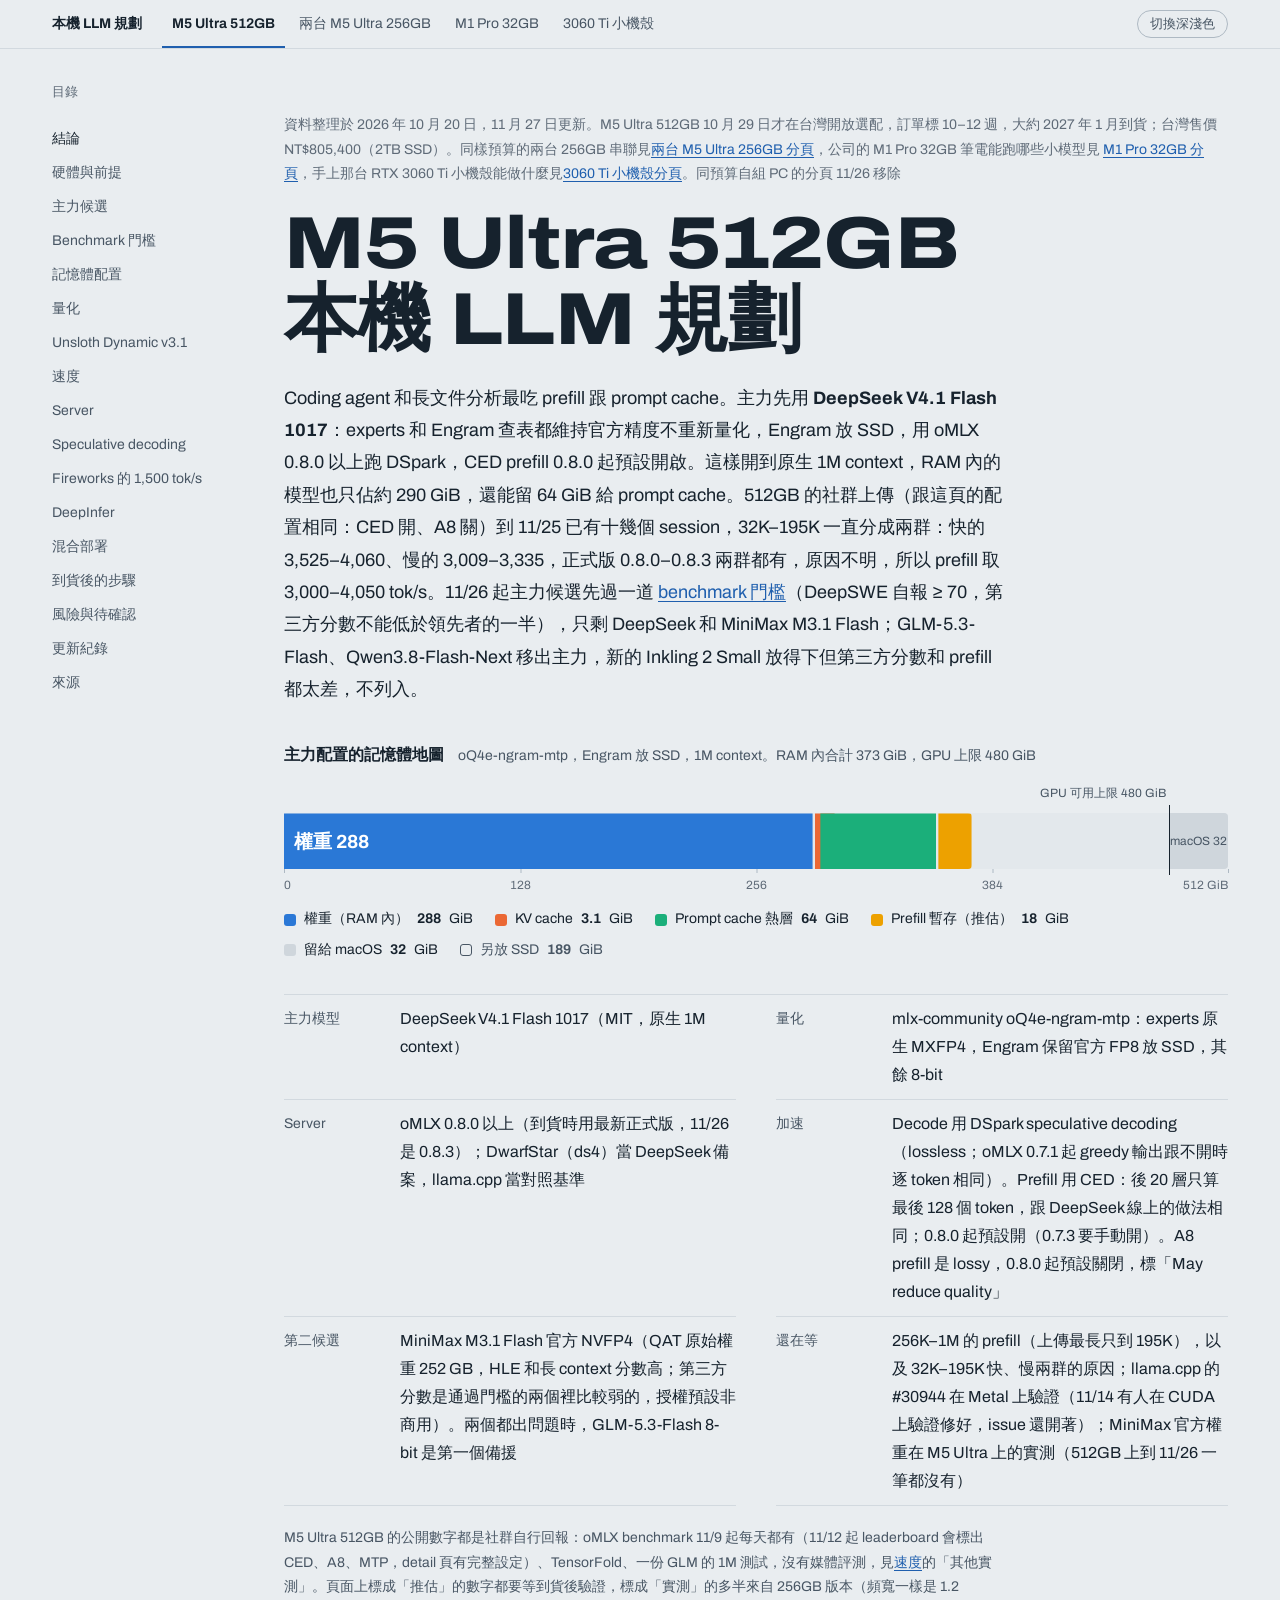
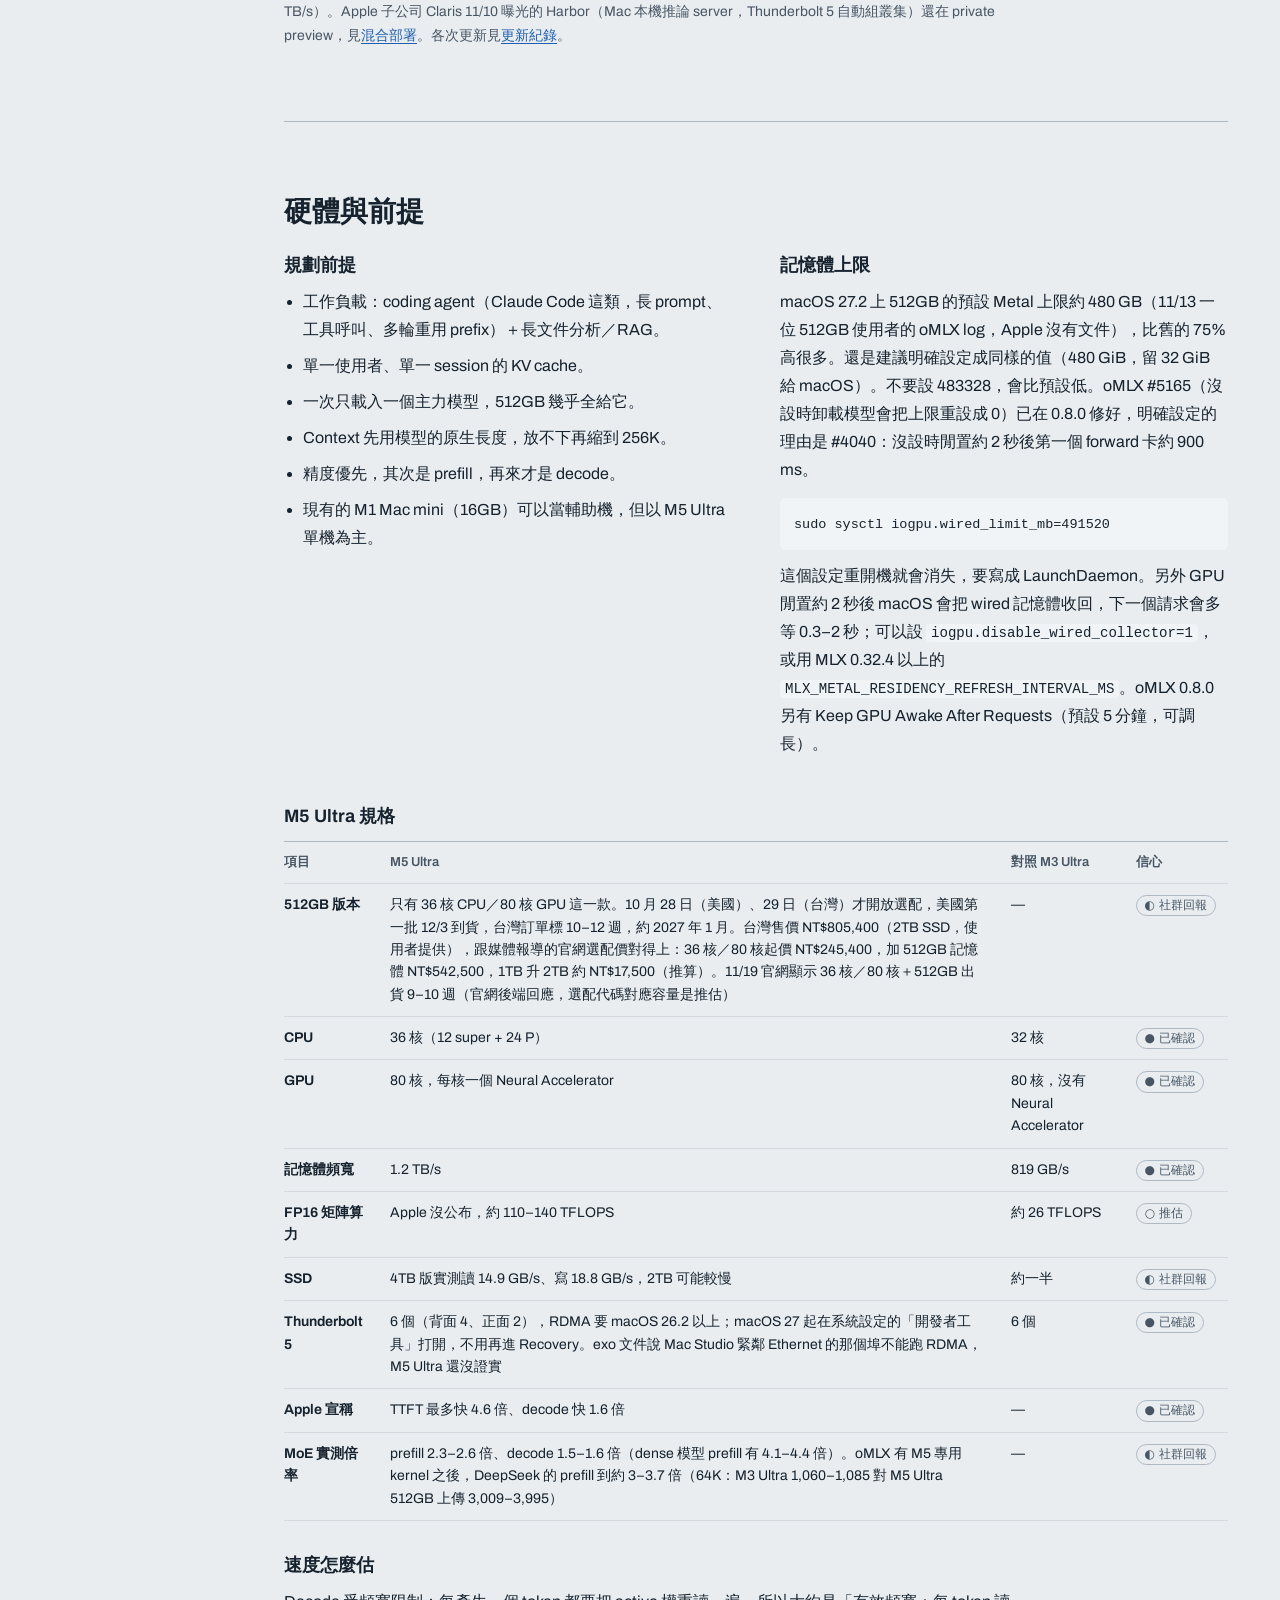
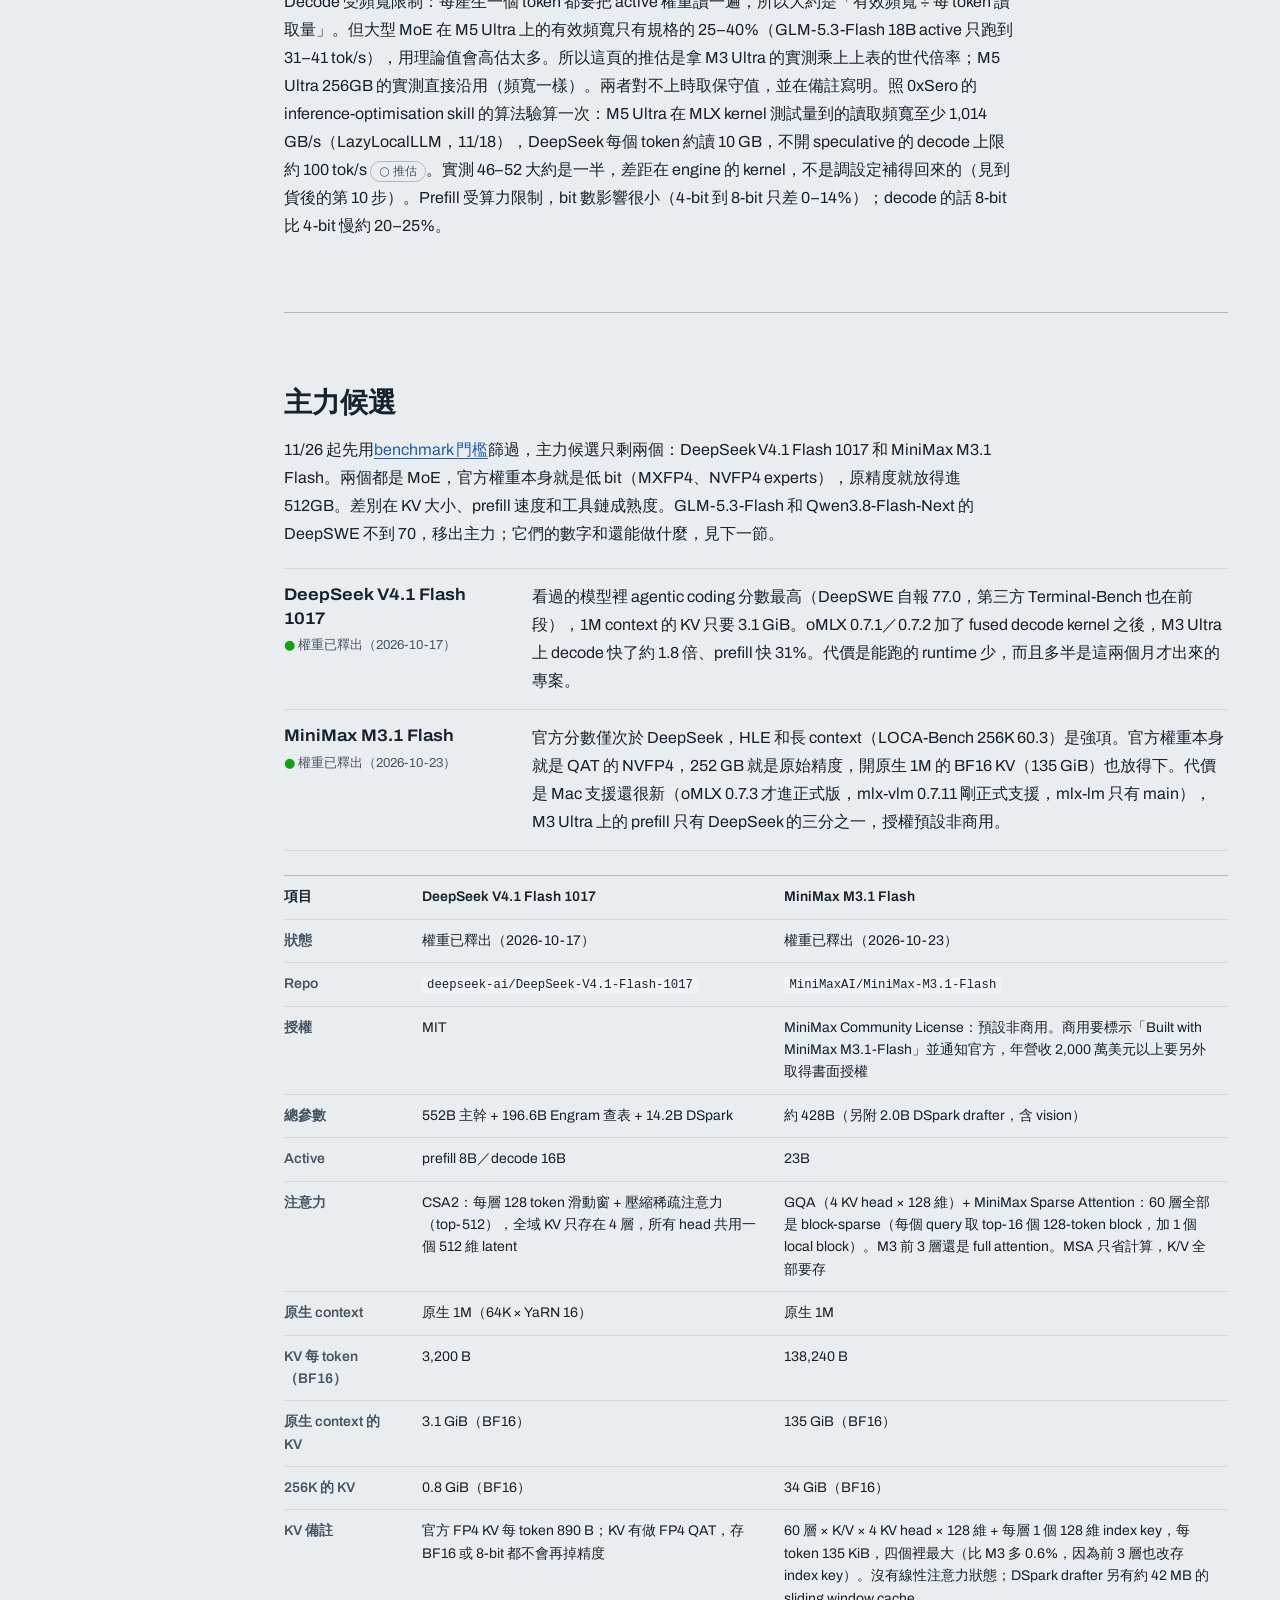
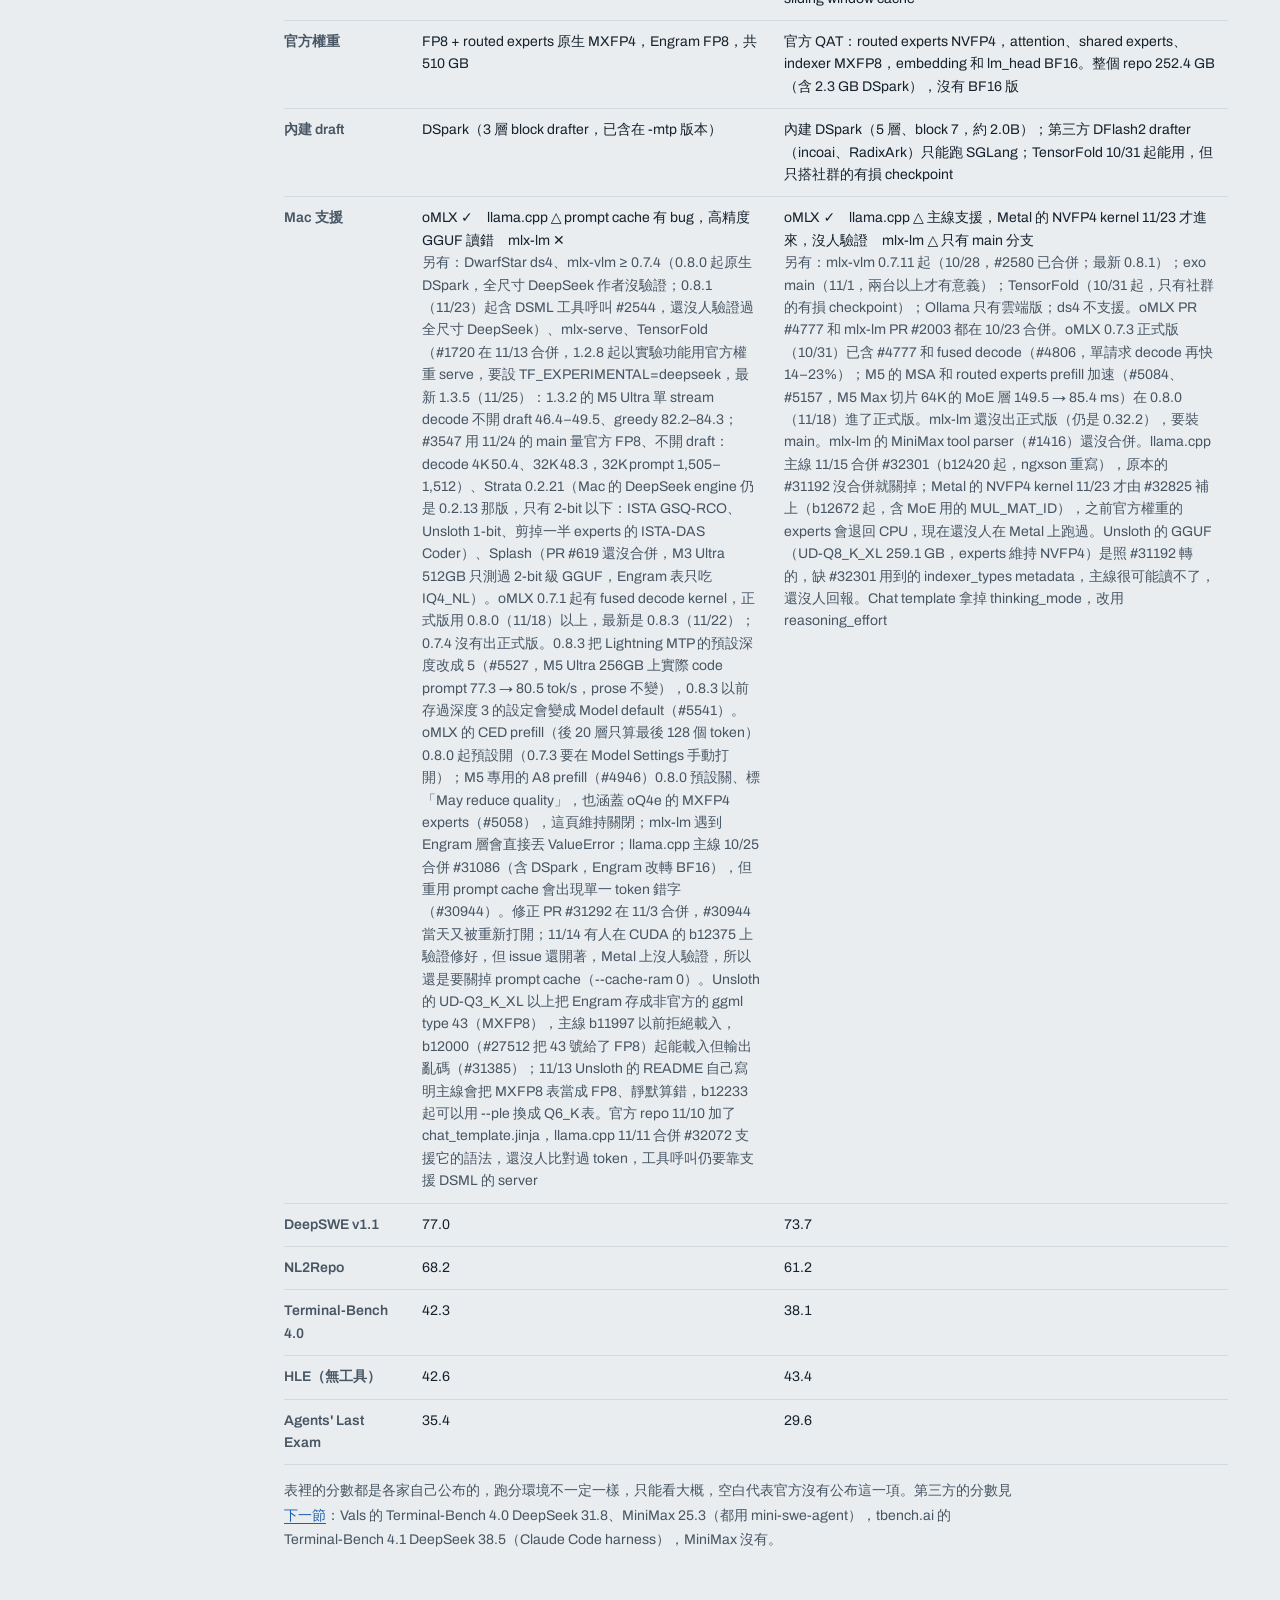
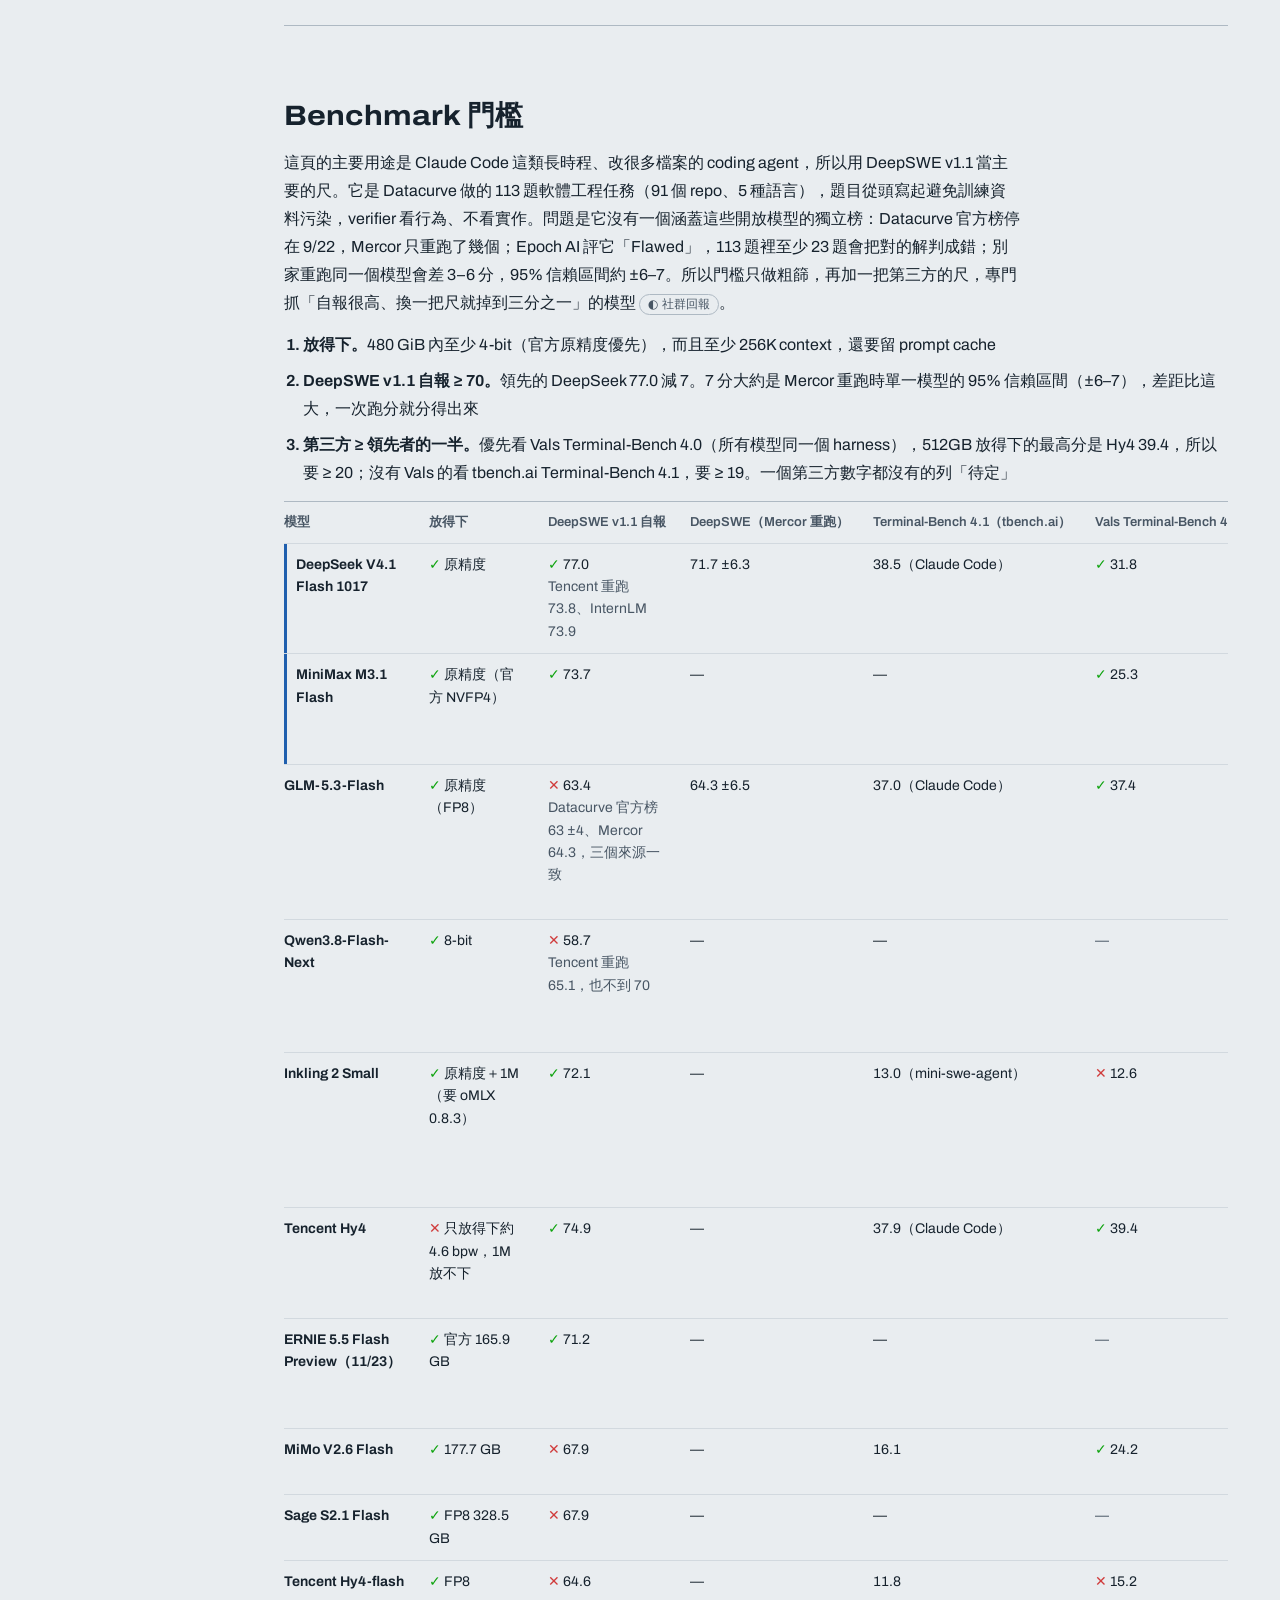
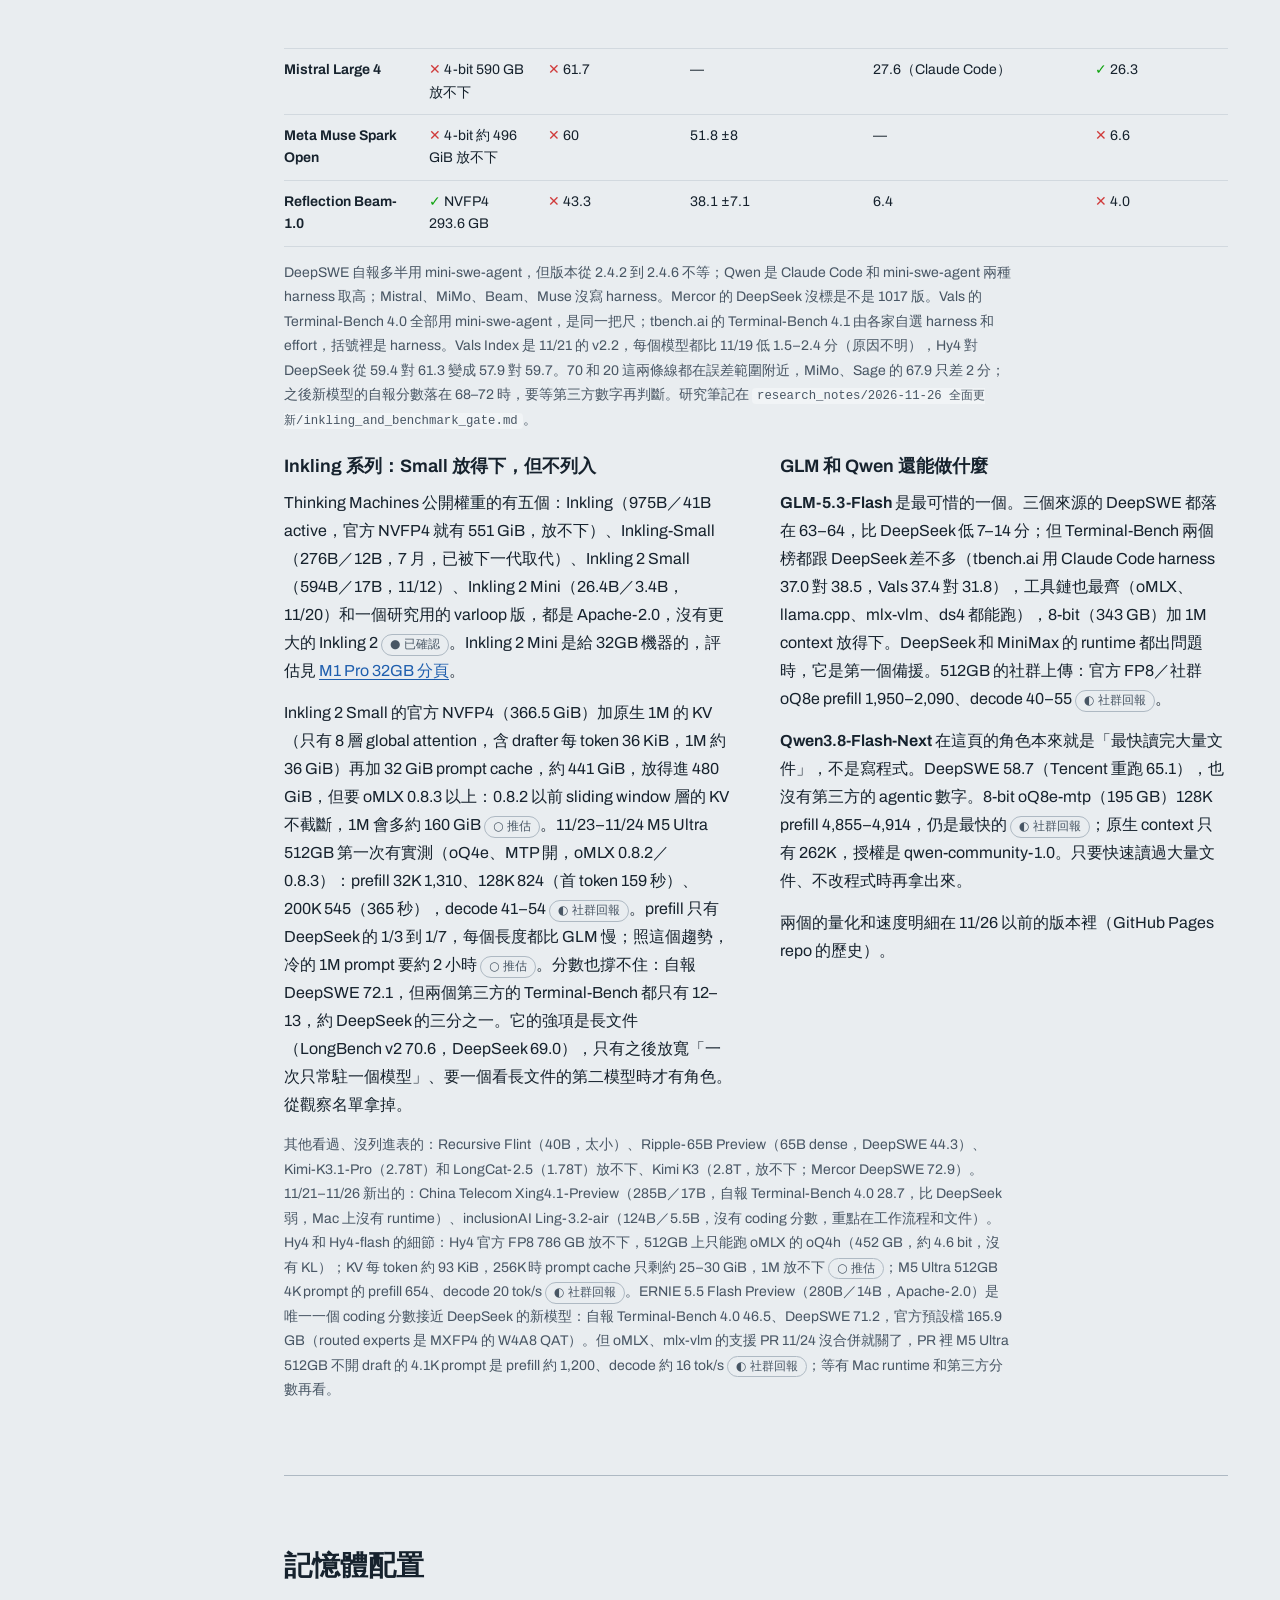
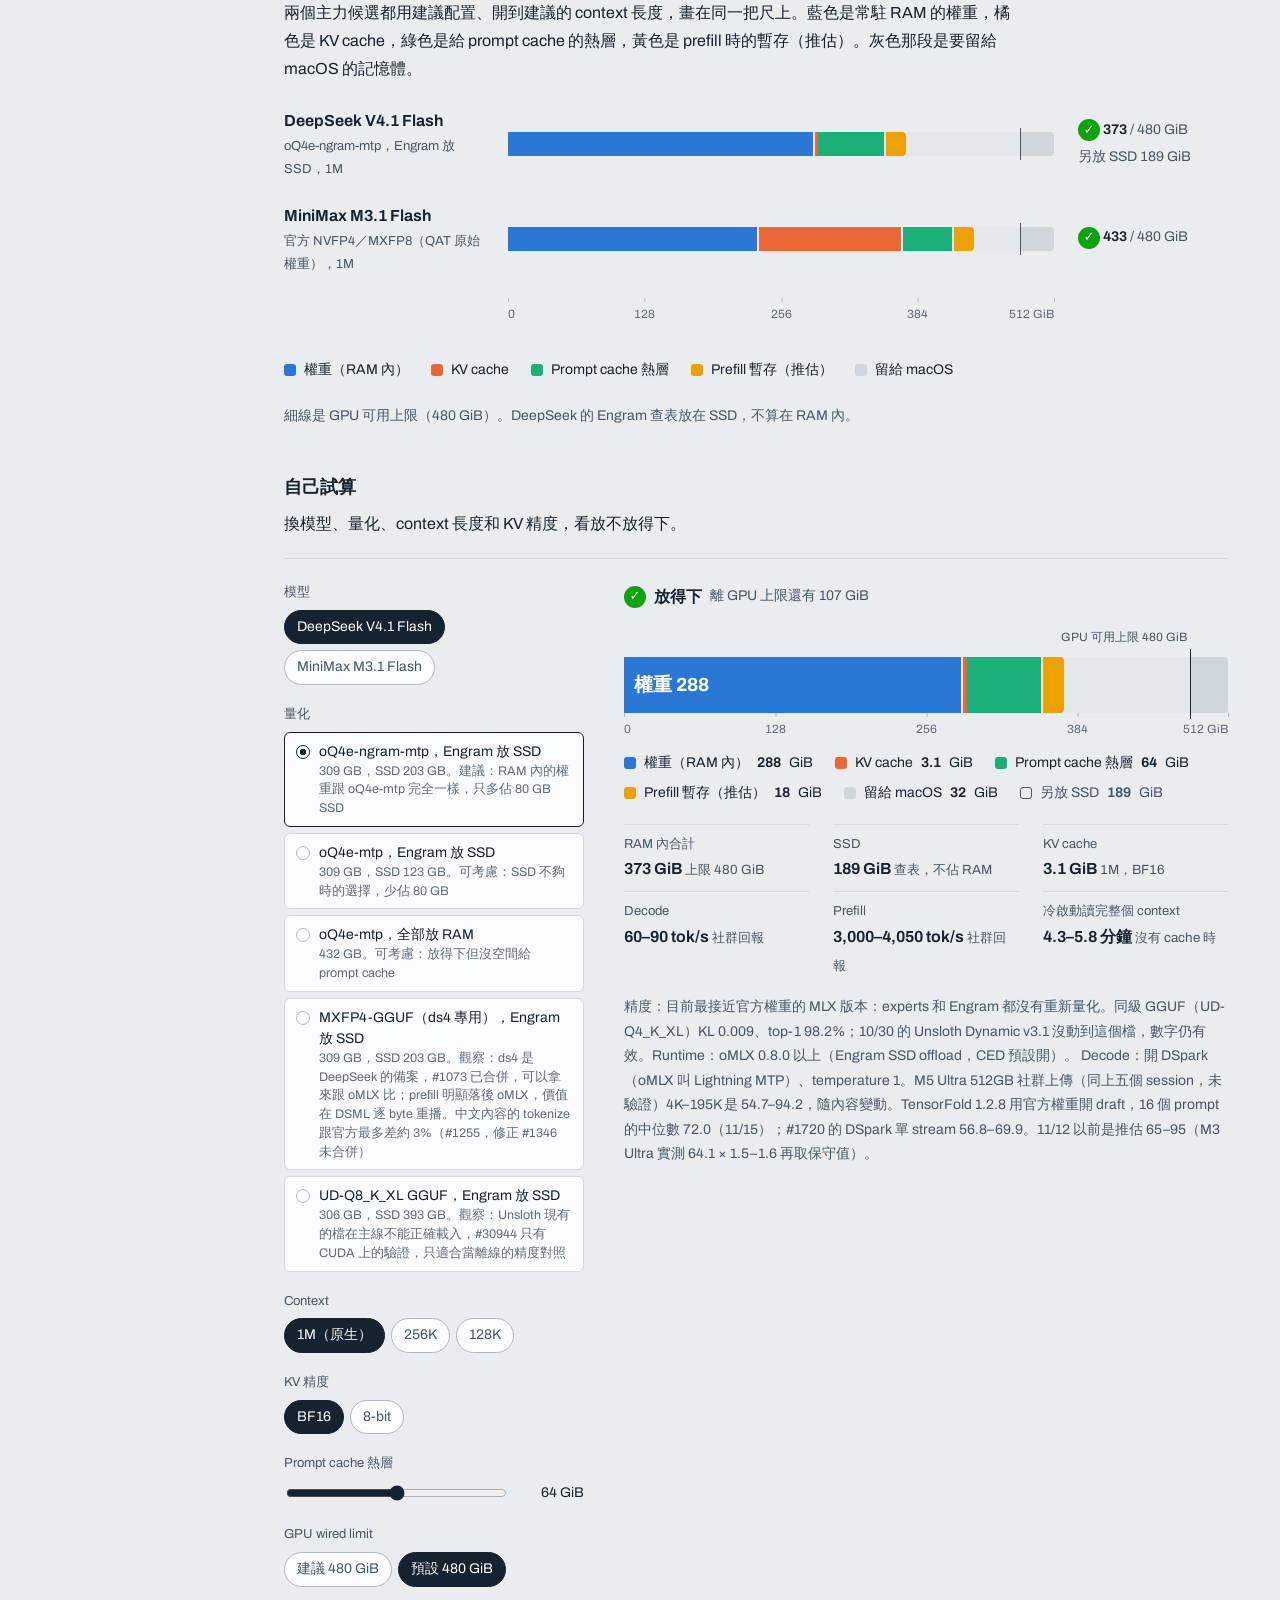
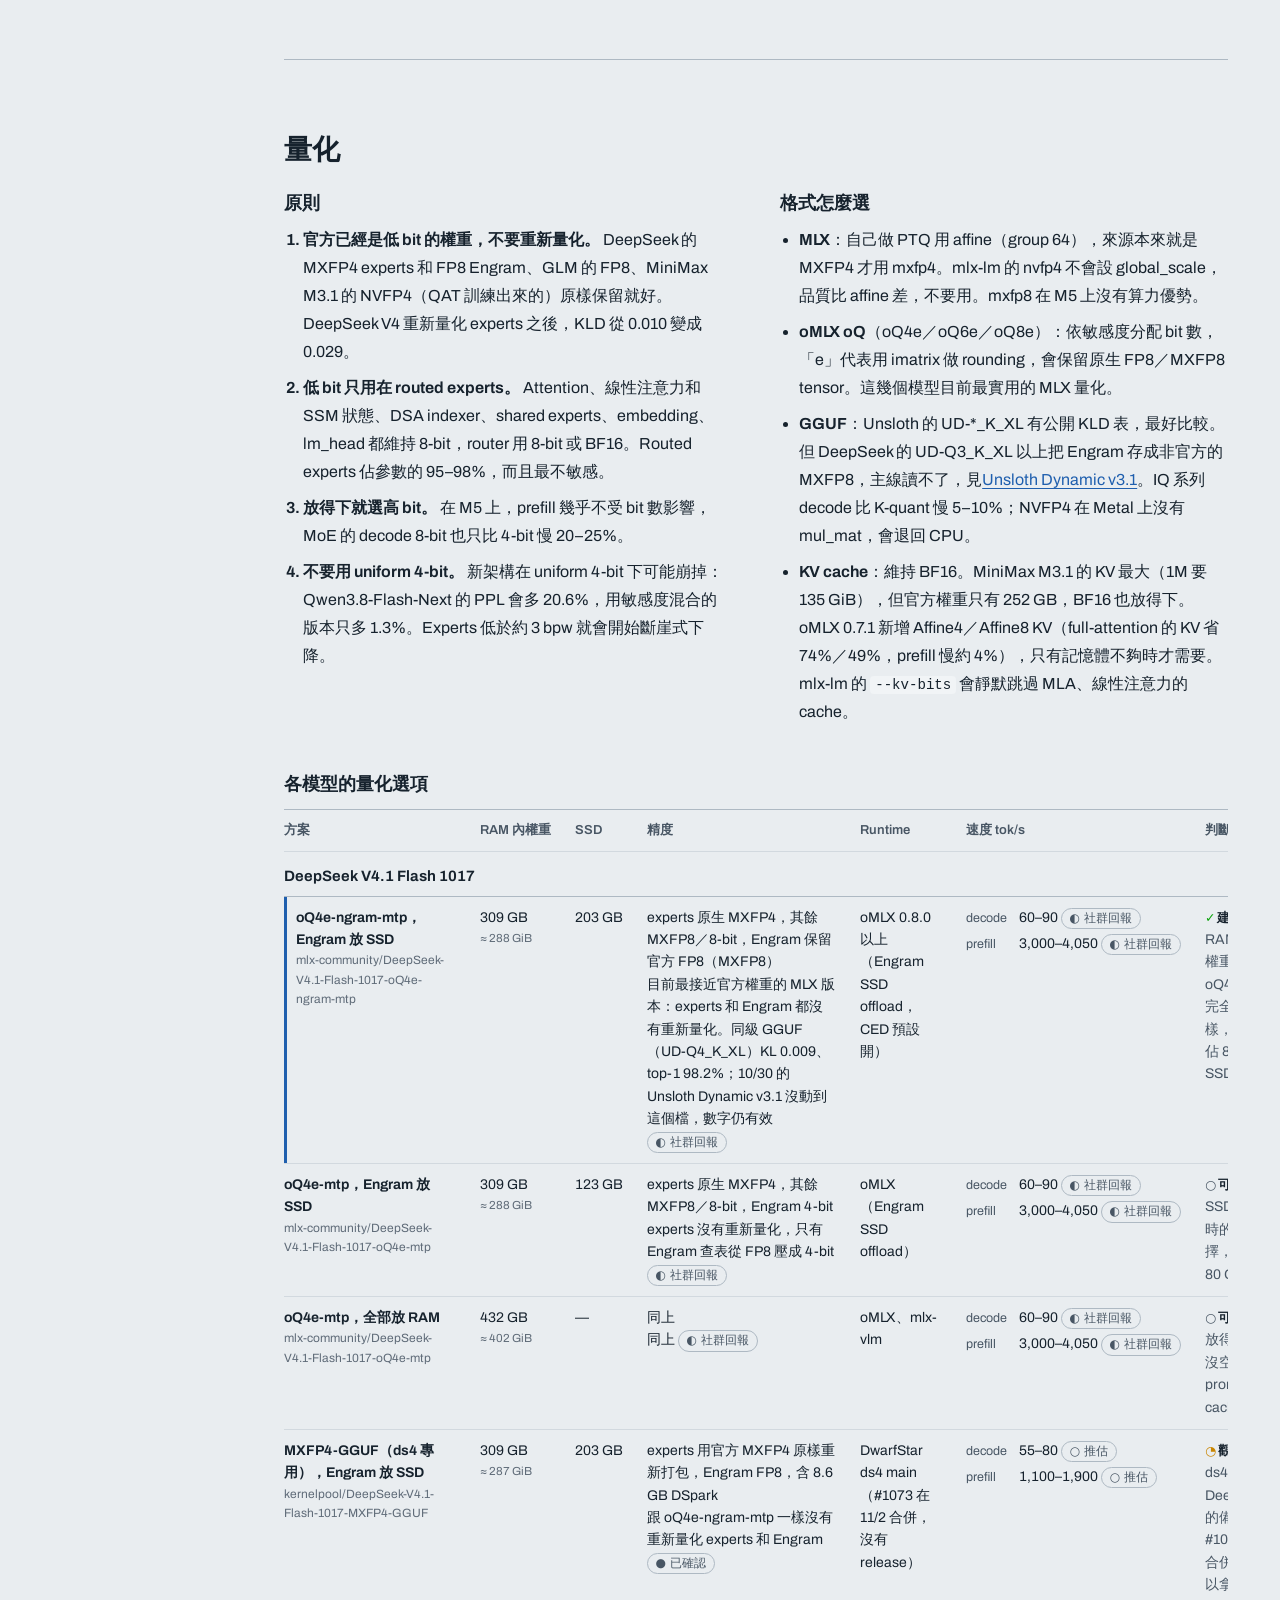
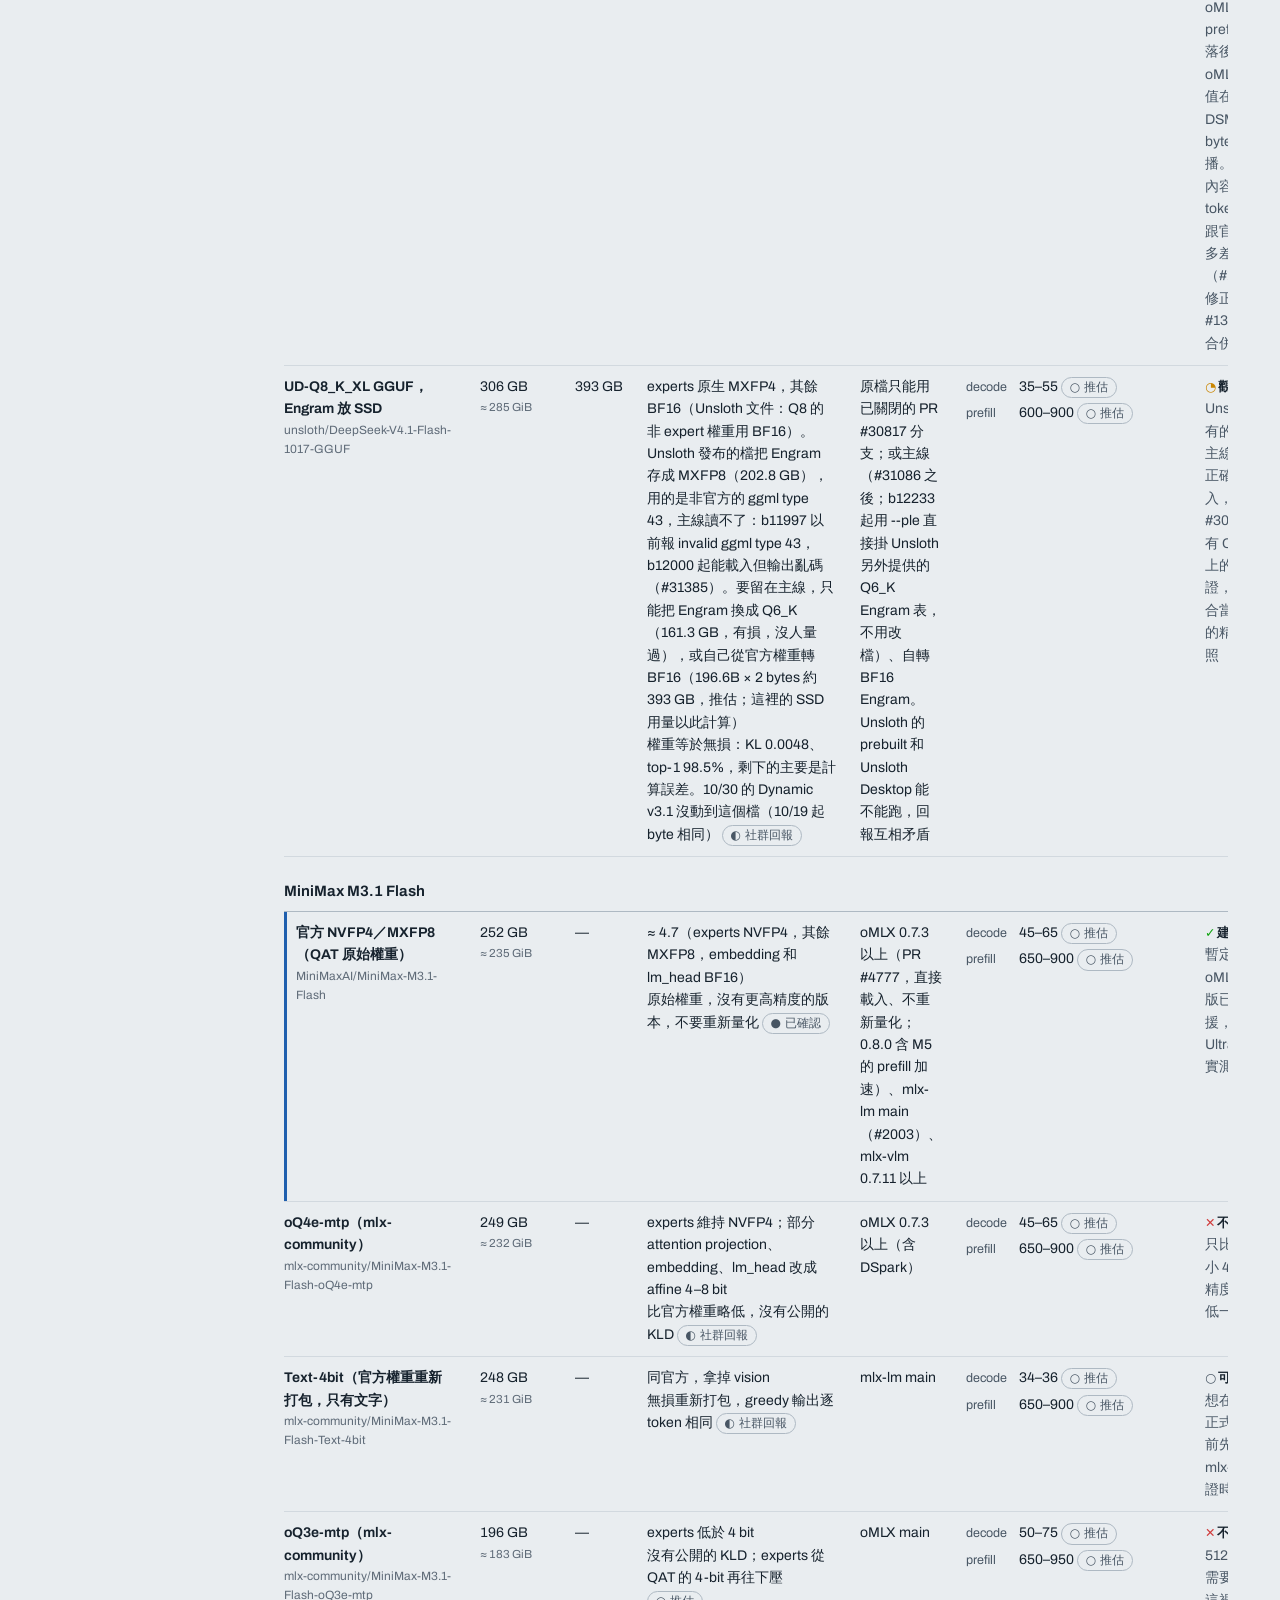
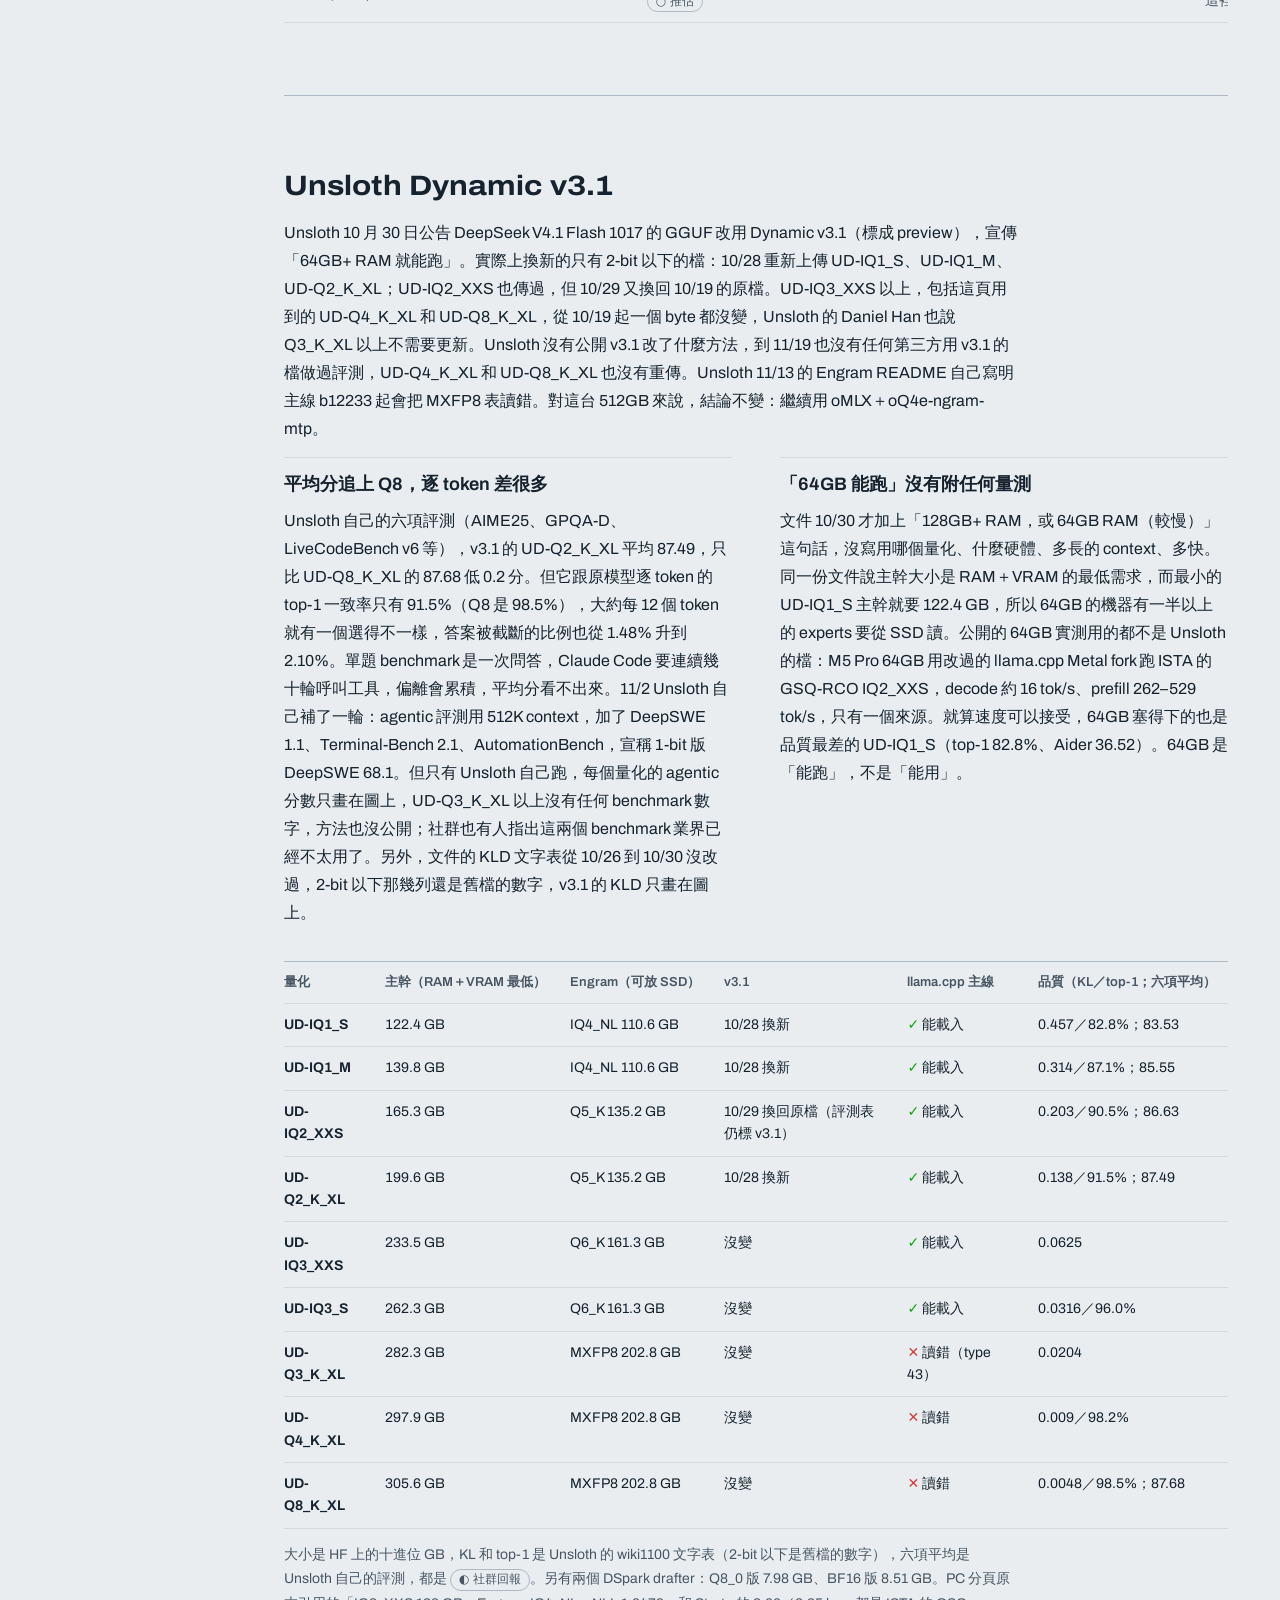
==== commit af1f02cb: "local-llm: 2026-11-27 update (0xSero hill-climb skill)" ====
--- a/local-llm/index.html
+++ b/local-llm/index.html
@@ -57,7 +57,7 @@
   <main id="main">
 
   <header id="summary" class="hero">
-    <p class="hero-meta">資料整理於 2026 年 10 月 20 日，<time datetime="2026-11-26">11 月 26 日</time>更新。M5 Ultra 512GB 10 月 29 日才在台灣開放選配，訂單標 10–12 週，大約 2027 年 1 月到貨；台灣售價 NT$805,400（2TB SSD）。同樣預算的兩台 256GB 串聯見<a href="#duo">兩台 M5 Ultra 256GB 分頁</a>，公司的 M1 Pro 32GB 筆電能跑哪些小模型見 <a href="#m1p">M1 Pro 32GB 分頁</a>，手上那台 RTX 3060 Ti 小機殼能做什麼見<a href="#sff">3060 Ti 小機殼分頁</a>。同預算自組 PC 的分頁 11/26 移除</p>
+    <p class="hero-meta">資料整理於 2026 年 10 月 20 日，<time datetime="2026-11-27">11 月 27 日</time>更新。M5 Ultra 512GB 10 月 29 日才在台灣開放選配，訂單標 10–12 週，大約 2027 年 1 月到貨；台灣售價 NT$805,400（2TB SSD）。同樣預算的兩台 256GB 串聯見<a href="#duo">兩台 M5 Ultra 256GB 分頁</a>，公司的 M1 Pro 32GB 筆電能跑哪些小模型見 <a href="#m1p">M1 Pro 32GB 分頁</a>，手上那台 RTX 3060 Ti 小機殼能做什麼見<a href="#sff">3060 Ti 小機殼分頁</a>。同預算自組 PC 的分頁 11/26 移除</p>
     <h1>M5 Ultra 512GB<br>本機 LLM 規劃</h1>
     <p class="lead">
       Coding agent 和長文件分析最吃 prefill 跟 prompt cache。主力先用 <strong>DeepSeek V4.1 Flash 1017</strong>：experts 和 Engram 查表都維持官方精度不重新量化，Engram 放 SSD，用 oMLX 0.8.0 以上跑 DSpark，CED prefill 0.8.0 起預設開啟。這樣開到原生 1M context，RAM 內的模型也只佔約 290 GiB，還能留 64 GiB 給 prompt cache。512GB 的社群上傳（跟這頁的配置相同：CED 開、A8 關）到 11/25 已有十幾個 session，32K–195K 一直分成兩群：快的 3,525–4,060、慢的 3,009–3,335，正式版 0.8.0–0.8.3 兩群都有，原因不明，所以 prefill 取 3,000–4,050 tok/s。11/26 起主力候選先過一道 <a href="#gate">benchmark 門檻</a>（DeepSWE 自報 ≥ 70，第三方分數不能低於領先者的一半），只剩 DeepSeek 和 MiniMax M3.1 Flash；GLM-5.3-Flash、Qwen3.8-Flash-Next 移出主力，新的 Inkling 2 Small 放得下但第三方分數和 prefill 都太差，不列入。
@@ -124,7 +124,7 @@
     </div>
 
     <h3>速度怎麼估</h3>
-    <p class="measure">Decode 受頻寬限制：每產生一個 token 都要把 active 權重讀一遍，所以大約是「有效頻寬 ÷ 每 token 讀取量」。但大型 MoE 在 M5 Ultra 上的有效頻寬只有規格的 25–40%（GLM-5.3-Flash 18B active 只跑到 31–41 tok/s），用理論值會高估太多。所以這頁的推估是拿 M3 Ultra 的實測乘上上表的世代倍率；M5 Ultra 256GB 的實測直接沿用（頻寬一樣）。兩者對不上時取保守值，並在備註寫明。Prefill 受算力限制，bit 數影響很小（4-bit 到 8-bit 只差 0–14%）；decode 的話 8-bit 比 4-bit 慢約 20–25%。</p>
+    <p class="measure">Decode 受頻寬限制：每產生一個 token 都要把 active 權重讀一遍，所以大約是「有效頻寬 ÷ 每 token 讀取量」。但大型 MoE 在 M5 Ultra 上的有效頻寬只有規格的 25–40%（GLM-5.3-Flash 18B active 只跑到 31–41 tok/s），用理論值會高估太多。所以這頁的推估是拿 M3 Ultra 的實測乘上上表的世代倍率；M5 Ultra 256GB 的實測直接沿用（頻寬一樣）。兩者對不上時取保守值，並在備註寫明。照 0xSero 的 inference-optimisation skill 的算法驗算一次：M5 Ultra 在 MLX kernel 測試量到的讀取頻寬至少 1,014 GB/s（LazyLocalLLM，11/18），DeepSeek 每個 token 約讀 10 GB，不開 speculative 的 decode 上限約 100 tok/s <span class="conf" data-c="e">推估</span>。實測 46–52 大約是一半，差距在 engine 的 kernel，不是調設定補得回來的（見到貨後的第 10 步）。Prefill 受算力限制，bit 數影響很小（4-bit 到 8-bit 只差 0–14%）；decode 的話 8-bit 比 4-bit 慢約 20–25%。</p>
   </section>
 
   <section id="models">
@@ -498,6 +498,20 @@
       <li><strong>檢查長 context 的正確性。</strong> 在 256K 和 1M 做 needle／多文件檢索，對照官方 API 的答案。</li>
       <li><strong>接 Claude Code。</strong> 透過 Anthropic Messages API 接 oMLX，看每一輪的 prefix 是否 byte 一致、cache 命中率多少；DeepSeek 再跟 ds4 的 DSML 重播比較。把幾個 Claude Code 請求錄下來，用 deepseek-recipe 轉成 token ID，跟 oMLX 實際送進模型的比對。再讓它讀一個含 <code>&lt;｜DSML｜</code> 字串的檔案，確認不會被當成工具呼叫。Claude Code 用 2.1.328 以上；2.1.330（11/20）修了很長的對話壓縮之後卡住幾分鐘的問題，2.1.331（11/23）起自訂 endpoint 回沒有名稱的 tool call 不再當掉、改成報錯繼續，2.1.332（11/25）起自動壓縮連續失敗後會在 context 上限再壓一次。2.1.332 起 Desktop app 的 Code 分頁會忽略不是 <code>claude</code> 開頭的模型 ID，接本機 server 用 CLI。oMLX 0.8.3 起 Claude Code 的 WebSearch 工具可以在本機模型上用（#5342）。v2.1.323 起不認得的 model ID 一律當 1M context；v2.1.325 起 <code>CLAUDE_CODE_MAX_CONTEXT_TOKENS</code> 對所有不認得的模型 ID 都生效（包括 <code>claude-</code> 開頭的）。兩個主力候選都是原生 1M，<code>CLAUDE_CODE_MAX_CONTEXT_TOKENS</code> 設成 oMLX 實際設定的 context；換成原生 262K 的模型（例如 Qwen）時要跟著改。其他模型也建議先用 <code>/autocompact</code> 設一個較小的壓縮點。oMLX 在 prefill 期間每 10 秒送 ping，但 Claude Code 對只有 ping 的串流大約 10 分鐘就會中止；CED 沒開的冷 1M prompt 會超過，會斷的話設 <code>CLAUDE_STREAM_IDLE_TIMEOUT_MS=1800000</code>（自訂 base URL 要 2.1.328 起才有效）。oMLX 有 <code>count_tokens</code>，<code>/context</code> 的數字是準的。從 oMLX 0.8.1 啟動 Claude Code 時會設 <code>CLAUDE_CODE_AUTO_MODE_SERVER=0</code>，auto mode 才能用在本機模型上（#5409）；自己設 base URL 的話要自己加。再刻意讓一次工具呼叫失敗，看模型會不會進入重試迴圈；0.8.1 起 DeepSeek 寫壞的工具呼叫會回 <code>invalid_tool_call</code>（#5416），看 Claude Code 怎麼處理。</li>
       <li><strong>MiniMax M3.1 Flash 用 oMLX 正式版跑。</strong> 權重 10/23 已釋出、數字已經用 config.json 重算過。0.7.3 正式版（10/31）已含 PR #4777，用官方權重開 1M context 跑第 5 步的 trace。0.8.0 正式版已含 MiniMax 在 M5 上的 prefill 加速（#5084、#5157，M5 Max 切片 64K 的 MoE 層快約 1.75 倍）。M5 Ultra 只有 256GB 的 oQ3e／oQ3.5e 社群上傳（64K 約 830、128K 約 760，0.8.0 以前），官方權重沒有。</li>
+      <li><strong>照 hill-climb 的方法調設定。</strong> 0xSero 的 inference-optimisation skill（11/16）把調 server 速度寫成一套流程：先算上限；一次只改一個設定；照對照、候選、對照的順序各跑至少 6 次取中位數；失敗的也記下來；新的最佳設定要先過長 context 的 needle 才算數。用它的方法就好，不要直接用它的 script，到 11/27 這些修正都還在沒合併的 PR 裡：
+        <ul>
+          <li><code>bench.py</code> 在 oMLX 上把壞掉的輸出（64 個 <code>!</code>）算成 863,388 tok/s，還記成正常（PR #9）。</li>
+          <li>它用每個字 1.6 token 估 prompt 長度，實際的 prompt 和 needle 都偏短（PR #11）。</li>
+          <li><code>queue.sh</code> 要用的 <code>flock</code>、<code>setsid</code> macOS 都沒有，記憶體監測的 <code>mem.sh</code> 只支援 Linux 和 docker。</li>
+        </ul>
+        先把對照組連跑 10 次以上量出雜訊：有人在 M4 Max 上什麼都沒改連跑 45 次，有 35% 的情況下中間那次贏過前後兩次（PR #11），所以候選要贏超過雜訊才算。這裡要比的設定：
+        <ul>
+          <li>MTP 深度 3 對 5：用重播的 Claude Code 回合量。PR #19 在 llama.cpp 上量到，照抄程式碼的輸出用深度 5 快 15–22%，重播 Claude Code 回合時 4、5 都跟 3 差不多。oMLX 0.8.3 改預設 5 的依據是 code prompt。</li>
+          <li>A8 開、關：用 token-forcing 或 greedy 比對量品質。</li>
+          <li>Engram 放 RAM 或 SSD。</li>
+          <li>KV 用 bf16 或 8-bit。</li>
+        </ul>
+        32K–195K 的 prefill 為什麼分快、慢兩群，也用同樣的交錯對照在自己的機器上查。它的測試沒有第二輪 prefix cache 命中的首字時間，也沒有重播 agent 流量，這兩項要自己加。有人在 M5 Ultra 512GB 上用 mlx-lm 跑 Qwen3.8-27B，它清單上的設定沒有一項有用；Mac 上大的進步都來自換 engine 或 drafter，不要期待調設定能讓 decode 翻倍。</li>
     </ol>
   </section>
 
@@ -524,6 +538,16 @@
 
   <section id="changelog">
     <h2>更新紀錄</h2>
+    <h3>2026-11-27</h3>
+    <ul class="plain">
+      <li><strong>0xSero 的 hill-climb skill。</strong>讀過 inference-optimisation skill（sybil-solutions，11/16）的全文和它的 issue、PR。
+        <ul>
+          <li>到貨後的步驟加上第 10 步：照它的方法調設定，但它的 script 在 Mac 上有 bug，修正都還沒合併。</li>
+          <li>「速度怎麼估」補上用它的算法算的 DeepSeek decode 上限：約 100 tok/s，實測大約一半。</li>
+          <li>3060 Ti 分頁的掃參數步驟也改成照它的方法。</li>
+        </ul>
+        主力配置和速度推估都沒變。研究筆記在 <code>research_notes/2026-11-27 0xSero hill-climb skill/</code>。</li>
+    </ul>
     <h3>2026-11-26</h3>
     <ul class="plain">
       <li><strong>新增 benchmark 門檻，主力候選剩兩個。</strong>放得下（≥ 4-bit、≥ 256K）、DeepSWE v1.1 自報 ≥ 70、第三方 agentic 分數不低於領先者的一半，三關都過才列入。DeepSeek 和 MiniMax 留下；GLM-5.3-Flash（63.4）和 Qwen3.8-Flash-Next（58.7）移出主力，GLM 留作備援。它們的量化和速度明細從 <code>data.js</code> 拿掉，留在 GitHub Pages repo 的歷史裡。Server 表也拿掉 GLM、Qwen 兩欄。</li>
@@ -615,7 +639,7 @@
 
   <section id="sources">
     <h2>來源</h2>
-    <p class="measure">研究日期為 2026-10-20，2026-10-23、2026-10-25、2026-10-29、2026-10-31、2026-11-11、2026-11-12、2026-11-19、2026-11-21 更新。信心標記：<span class="conf" data-c="c">已確認</span> 是官方或一手來源，<span class="conf" data-c="m">實測</span> 是公開的實測，<span class="conf" data-c="r">社群回報</span> 是社群或廠商自己公布的數字，<span class="conf" data-c="e">推估</span> 是這頁自己換算的。</p>
+    <p class="measure">研究日期為 2026-10-20，2026-10-23、2026-10-25、2026-10-29、2026-10-31、2026-11-11、2026-11-12、2026-11-19、2026-11-21、2026-11-26、2026-11-27 更新。信心標記：<span class="conf" data-c="c">已確認</span> 是官方或一手來源，<span class="conf" data-c="m">實測</span> 是公開的實測，<span class="conf" data-c="r">社群回報</span> 是社群或廠商自己公布的數字，<span class="conf" data-c="e">推估</span> 是這頁自己換算的。</p>
     <div id="source-list" class="source-list"></div>
   </section>
 
@@ -1410,7 +1434,7 @@
   <main id="sff-main">
 
   <header id="sff-summary" class="hero">
-    <p class="hero-meta">整理於 2026 年 11 月 12 日，11 月 19 日、<time datetime="2026-11-26">11 月 26 日</time>更新。這個分頁評估手上那台 Windows 小機殼：Ryzen 5 3600X、16GB DDR4、RTX 3060 Ti 8GB。主機板只有兩個記憶體插槽，這頁以現有規格為準，不假設升級。它取代 10/26 的附錄頁 <code>windows-3060ti.html</code>。M5 Ultra 的規劃見 <a href="#mac">M5 Ultra 512GB 分頁</a></p>
+    <p class="hero-meta">整理於 2026 年 11 月 12 日，11 月 19 日、11 月 26 日、<time datetime="2026-11-27">11 月 27 日</time>更新。這個分頁評估手上那台 Windows 小機殼：Ryzen 5 3600X、16GB DDR4、RTX 3060 Ti 8GB。主機板只有兩個記憶體插槽，這頁以現有規格為準，不假設升級。它取代 10/26 的附錄頁 <code>windows-3060ti.html</code>。M5 Ultra 的規劃見 <a href="#mac">M5 Ultra 512GB 分頁</a></p>
     <h1>RTX 3060 Ti 小機殼<br>現有規格能做什麼</h1>
     <p class="lead">
       這台撐不起 Claude Code 的主力後端，Mac 分頁追蹤的大模型也都跑不實用。它能做兩件事。M5 Ultra 到貨前，用 llama.cpp 跑 <strong>Qwen3.6-35B-A3B</strong> 的 3-bit 版，當輕量的 coding agent 和 32K–64K 的文件問答：experts 大部分放在 RAM，推估 decode 20–26 tok/s、prefill 350–1,000 tok/s。到貨後改當 RAG 的批次前處理機，跑 OCR、文件解析和大量 embedding，把吃 GPU 的批次工作從 Mac 移走。限制同時卡在 16GB RAM 和 8GB 顯存，而且 3600X 沒有內顯，螢幕和 Windows 桌面還要從顯卡吃掉約 1GB。
@@ -1595,7 +1619,12 @@
       <li><strong>關掉 Sysmem Fallback。</strong>NVIDIA 控制面板 › 管理 3D 設定 › 程式設定，加入 <code>llama-server.exe</code>，把「CUDA - Sysmem Fallback Policy」改成「Prefer No Sysmem Fallback」。預設會在顯存用完時改用系統記憶體，超出約 100MB 就靜靜慢 3–6 倍；關掉之後溢位會直接 OOM，比較容易發現。<code>--fit</code> 只在載入時檢查，執行中溢位一樣會掉速。</li>
       <li><strong>騰出顯存和 RAM。</strong>能不接螢幕就不接，用 SSH 或遠端桌面管理；關掉瀏覽器和其他程式的硬體加速。pagefile 放在 NVMe 上，系統管理或固定 16–32GB，初始大小要夠大。載入方式用 <code>-lm</code>（<code>--no-mmap</code>、<code>--mlock</code> 已經拿掉了）。預設 <code>auto</code> 就是 mmap；<code>-lm dio</code> 在 Windows 上 11/09 起才真的不經過 file cache。llama-bench 時兩種都量：mmap 開機後的第一個請求可能很慢（6GB 卡在 Linux 上實測，冷 mmap 只有 0.035 tok/s），dio 只把 CPU 端約 8.7GB 的 experts 讀進 RAM，但那是私有記憶體，pagefile 要夠大。</li>
       <li><strong>裝 llama.cpp。</strong>從 GitHub release 下載 b12532 以後的 <code>win-cuda-12.4-x64</code> 或 <code>win-cuda-13.5-x64</code>（v1.0.0 之後；b12391 起含 Qwen3 的 tool call 修正），加上對應的 cudart zip，兩包都含 sm_86。</li>
-      <li><strong>用 llama-bench 掃參數。</strong>下載 Unsloth 的 UD-IQ3_XXS，從 <code>--n-cpu-moe 34</code> 往下掃，找到不溢位的最小值，再試 <code>-ub</code> 512、1024、2048。量 4K、32K、64K 的 prefill 和 decode，把數字填回這頁。也試一組「experts 全放 CPU（<code>--n-cpu-moe 99</code>）加 <code>--moe-cache-mib 2500 --moe-cache-cpu-share 0.95</code>」，跟固定 <code>--n-cpu-moe 30</code> 比 decode；<code>scripts/moe-cache-tune.py</code> 在 Windows 上會當掉（#32041），11/25 由 #32080 修好，但 11/26 最新的 b12728 還不含這個 commit；等下一個 b-build，之前先手動掃。</li>
+      <li><strong>用 llama-bench 掃參數。</strong>下載 Unsloth 的 UD-IQ3_XXS，從 <code>--n-cpu-moe 34</code> 往下掃，找到不溢位的最小值，再試 <code>-ub</code> 512、1024、2048。量 4K、32K、64K 的 prefill 和 decode，把數字填回這頁。也試一組「experts 全放 CPU（<code>--n-cpu-moe 99</code>）加 <code>--moe-cache-mib 2500 --moe-cache-cpu-share 0.95</code>」，跟固定 <code>--n-cpu-moe 30</code> 比 decode；<code>scripts/moe-cache-tune.py</code> 在 Windows 上會當掉（#32041），11/25 由 #32080 修好，但 11/26 最新的 b12728 還不含這個 commit；等下一個 b-build，之前先手動掃。
+        <ul>
+          <li><strong>怎麼比。</strong>照 0xSero 的 inference-optimisation skill 的方法：一次只改一個參數，照對照、候選、對照的順序各跑至少 6 次取中位數，候選要贏過前後兩次對照、而且超過雜訊才算。它的 <code>bench.py</code> 可以在 Mac 上跑，直接打這台的 llama-server。它在 macOS 上有幾個 bug（見 <a href="#checklist">Mac 分頁到貨後的第 10 步</a>），到 11/27 修正都還沒合併，結果要看實際輸出，不要只看數字。</li>
+          <li><strong>可以參考的數字。</strong>PR #20 在兩張 RTX 3060 12GB 上跑同一個模型、experts 放 RAM：llama.cpp 從 v0.7.0 升到 11/22 的 8d60873（比上一步的 b12532 新），再把 <code>--fit-target</code> 從 1024 降到 512，decode +8%，prefill 4K +26%、32K +20%。<code>-ub 1024</code> 讓 prefill +15–16%，但放得進顯卡的 experts 變少，decode −6% 到 −10%。KV 改 q4_0 不划算，MTP 2 個 draft 在長 context 慢 10%。這頁用的是 <code>--n-cpu-moe</code>，不是 auto-fit，卡也只有一張 8GB，數字不能直接搬。</li>
+          <li><strong>KV 的 q8_0 和 f16 也各量一次。</strong>這個模型 40 層裡只有 10 層有 KV：skill 的 lever 清單有一筆 KV 層很少的模型改 q8_0 之後，decode 從 45.4 掉到 27.0；PR #16 在兩張 3060 上同類的模型卻沒有差別。64K 的 f16 KV 比 q8_0 多約 0.6GB，大約少放兩層 experts。</li>
+        </ul></li>
       <li><strong>起 server。</strong><code>llama-server -m Qwen3.6-35B-A3B-UD-IQ3_XXS.gguf --alias qwen3.6-35b-a3b --host 0.0.0.0 --port 8080 --api-key &lt;自訂&gt; -ngl 99 --n-cpu-moe 30 -c 65536 -ctk q8_0 -ctv q8_0 -np 1 -b 2048 -ub 2048 --ctx-checkpoints 12 --cache-ram 2048 --chat-template-file &lt;修過的 Qwen 模板&gt;</code>。預設只聽 127.0.0.1，不加 <code>--host</code> 的話 Mac 連不進來；Windows 防火牆要開 8080。<code>-np 1</code> 很重要，預設的多個 slot 會把 KV 乘好幾倍。先從終端機手動啟動：Windows 會降低 Task Scheduler 和服務啟動的程式的磁碟優先權，Strata 實測讀模型因此慢約 15 倍。</li>
       <li><strong>接 Claude Code。</strong>Claude Code 跑在 Mac 上：<code>ANTHROPIC_BASE_URL=http://&lt;這台 IP&gt;:8080</code>、<code>ANTHROPIC_AUTH_TOKEN=&lt;上面的 key&gt;</code>、<code>ANTHROPIC_MODEL=qwen3.6-35b-a3b</code>、<code>CLAUDE_CODE_MAX_CONTEXT_TOKENS=65536</code>、<code>CLAUDE_CODE_ATTRIBUTION_HEADER=0</code>。背景請求也要指到同一個 ID（<code>ANTHROPIC_DEFAULT_HAIKU_MODEL</code>），否則會送出 Claude 的模型名稱。先用單檔修改的小任務測模板和工具呼叫。</li>
       <li><strong>顧散熱。</strong>長 prefill 和批次 OCR 都是滿載工作。整機峰值約 330–360W，SFX 電源要 450W 以上。可以用 <code>nvidia-smi -pl 170</code>（約 85%）換溫度，decode 幾乎不受影響：RTX 3090 從 350W 降到 250W，速度只從 32.0 變 31.7 tok/s，prefill 會慢一些。這個指令要系統管理員權限，重開機後會還原。</li>
@@ -1619,6 +1648,10 @@
 
   <section id="sff-changelog">
     <h2>更新紀錄</h2>
+    <h3>2026-11-27</h3>
+    <ul class="plain">
+      <li><strong>掃參數改成照 hill-climb 的方法。</strong>設定步驟 5 補上三件事：0xSero 的 inference-optimisation skill 的比較方法；PR #20 在兩張 RTX 3060 上跑 Qwen3.6-35B-A3B 量到的 <code>--fit-target</code>、<code>-ub</code>、KV、MTP 數字；KV 的 q8_0 和 f16 各量一次。推薦和速度推估都沒變。研究筆記在 <code>research_notes/2026-11-27 0xSero hill-climb skill/</code>。</li>
+    </ul>
     <h3>2026-11-26</h3>
     <ul class="plain">
       <li><strong>新增 Ternary Bonsai 2.5 27B 一列。</strong>Qwen3.8-27B 壓成 1.76 bpw 的 5.93 GB，放得進 8GB 卡，廠商自報 SWE-bench Verified 75.6、DeepSWE 27.0。要用 PrismML 的 llama.cpp fork（有 Windows CUDA 打包版），這台沒有數字，分數也沒有獨立重現，列「值得試」。推薦仍是 Qwen3.6-35B-A3B UD-IQ3_XXS。</li>
@@ -1651,7 +1684,7 @@
 
   <section id="sff-sources">
     <h2>來源</h2>
-    <p class="measure">研究日期為 2026-11-12，2026-11-19、2026-11-26 更新。GitHub 的 issue、PR 狀態和 HF 的檔案大小都是查閱當天的。硬體規格是使用者提供的。信心標記：<span class="conf" data-c="c">已確認</span> 是官方或一手來源，<span class="conf" data-c="m">實測</span> 是附完整條件的公開實測，<span class="conf" data-c="r">社群回報</span> 是社群自己公布、沒附完整條件的數字，<span class="conf" data-c="e">推估</span> 是這個分頁自己換算的。</p>
+    <p class="measure">研究日期為 2026-11-12，2026-11-19、2026-11-26、2026-11-27 更新。GitHub 的 issue、PR 狀態和 HF 的檔案大小都是查閱當天的。硬體規格是使用者提供的。信心標記：<span class="conf" data-c="c">已確認</span> 是官方或一手來源，<span class="conf" data-c="m">實測</span> 是附完整條件的公開實測，<span class="conf" data-c="r">社群回報</span> 是社群自己公布、沒附完整條件的數字，<span class="conf" data-c="e">推估</span> 是這個分頁自己換算的。</p>
     <div class="source-list">
       <div>
         <h3>模型</h3>
@@ -1689,6 +1722,9 @@
           <li><a href="https://github.com/vllm-project/vllm/issues/60599" rel="noopener">vLLM #60599：embedding 和 chat 同時跑的干擾</a></li>
           <li><a href="https://github.com/sybil-solutions/local-ai-registry/pull/280" rel="noopener">local-ai-registry #280：RTX 3060 Ti、24GB RAM 跑 Qwen3.6（2026-10-15）</a></li>
           <li><a href="https://github.com/sybil-solutions/local-ai-registry/pull/185" rel="noopener">local-ai-registry #185：RTX 3050 6GB 跑 Qwen3.6（2026-10-07）</a></li>
+          <li><a href="https://github.com/sybil-solutions/inference-optimisation-skill" rel="noopener">0xSero 的 inference-optimisation skill（11/16）</a></li>
+          <li><a href="https://github.com/sybil-solutions/inference-optimisation-skill/pull/20" rel="noopener">inference-optimisation-skill #20：兩張 RTX 3060 跑 Qwen3.6-35B-A3B，experts 放 RAM</a></li>
+          <li><a href="https://github.com/sybil-solutions/inference-optimisation-skill/pull/16" rel="noopener">inference-optimisation-skill #16：KV 層很少的模型，q8_0 KV 沒有變慢</a></li>
           <li><a href="https://github.com/Niko1221/Strata/releases/tag/v0.2.14" rel="noopener">Strata 0.2.14：RTX 3060 Ti 的 Qwen3.6 數字（2026-11-15）</a></li>
         </ul>
       </div>
--- a/local-llm/assets/style.css
+++ b/local-llm/assets/style.css
@@ -536,6 +536,8 @@
 .cols h3:first-child { margin-top: 8px; }
 ul.plain, ol.principles, ul.risks { padding-left: 1.2em; margin: 0 0 14px; }
 ul.plain li, ol.principles li, ul.risks li { margin-bottom: 8px; }
+ul.plain li ul { padding-left: 1.2em; margin: 6px 0 4px; }
+ul.plain li ul li { margin-bottom: 4px; }
 ol.principles li::marker { font-weight: 650; }
 
 .clarify { display: grid; gap: 8px 48px; margin: 8px 0 20px; }
@@ -555,13 +557,15 @@
 
 /* 步驟：真的有先後順序，所以用編號 */
 ol.steps { list-style: none; counter-reset: step; padding: 0; margin: 0; max-width: 52em; }
-ol.steps li {
+ol.steps > li {
   counter-increment: step;
   position: relative;
   padding: 12px 0 12px 52px;
   border-bottom: 1px solid var(--rule);
 }
-ol.steps li::before {
+ol.steps li ul { padding-left: 1.2em; margin: 6px 0 8px; }
+ol.steps li ul li { margin-bottom: 4px; }
+ol.steps > li::before {
   content: counter(step);
   position: absolute;
   left: 0;
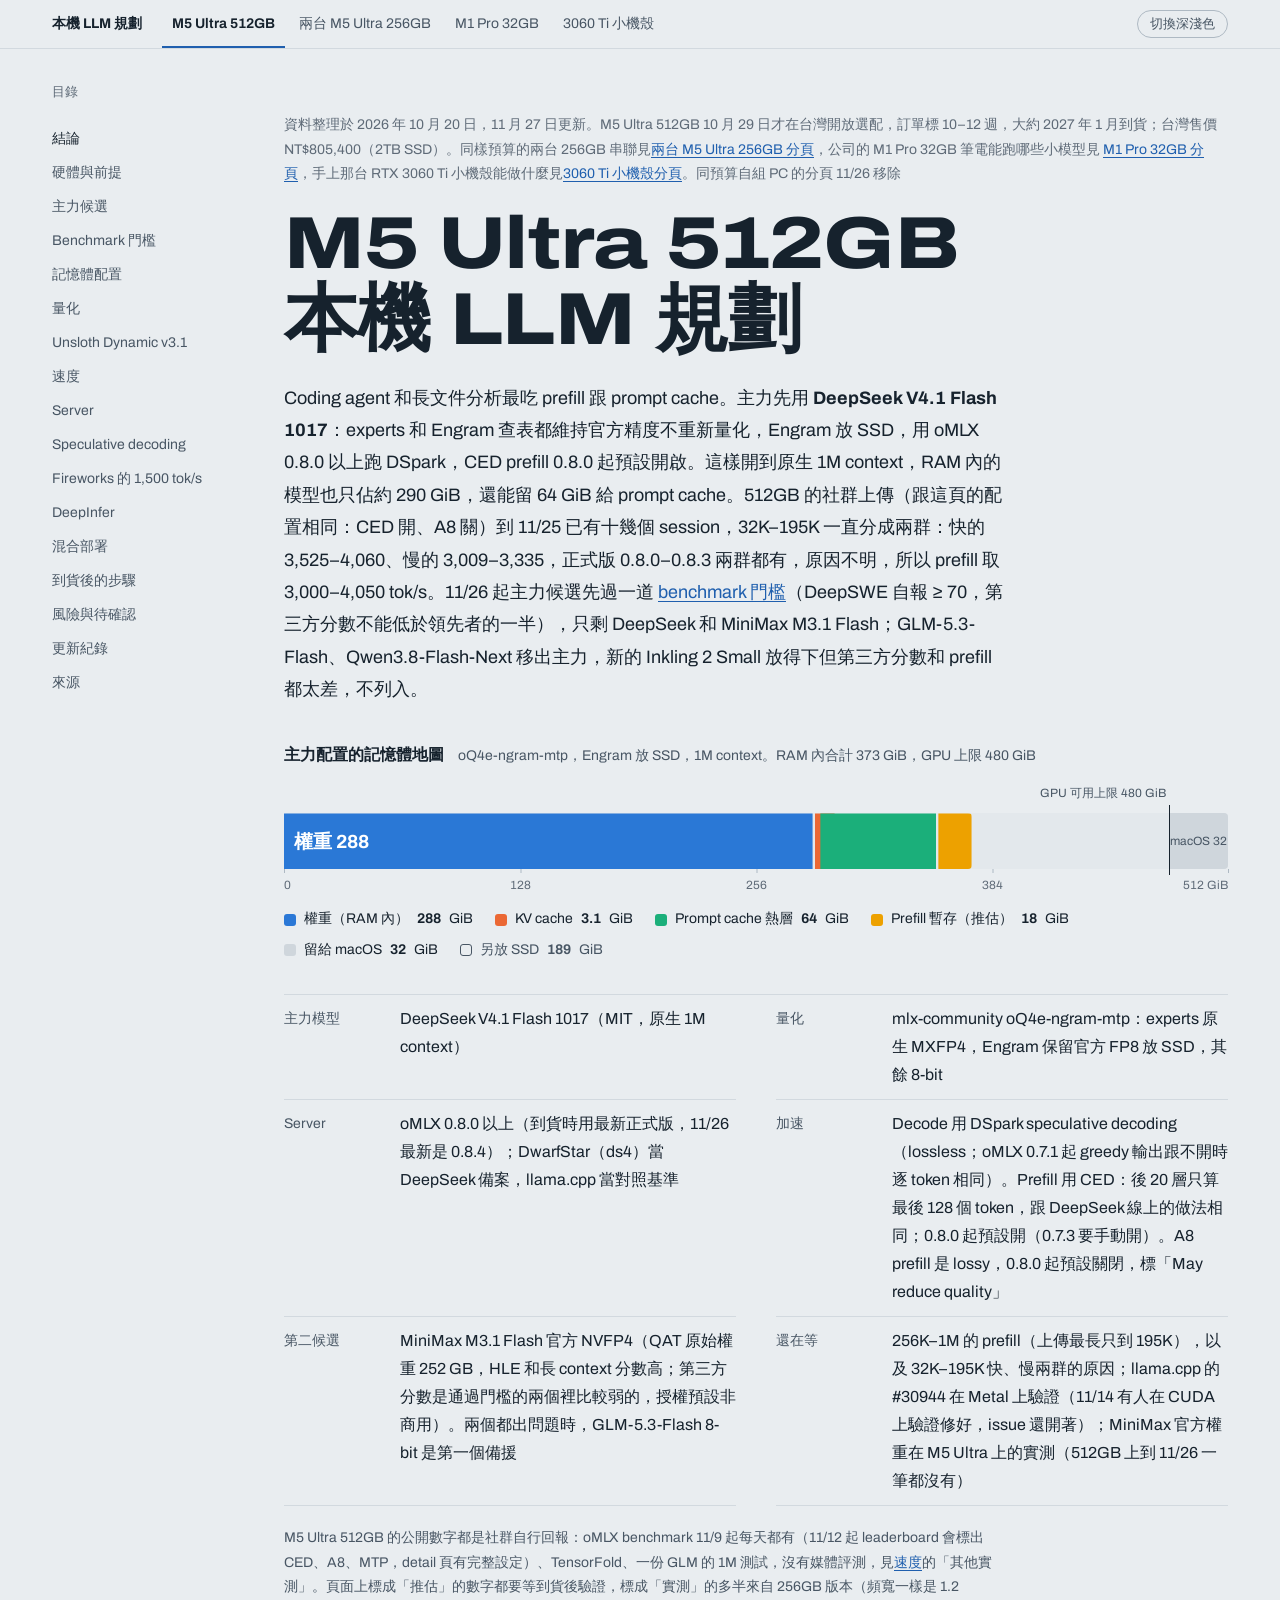
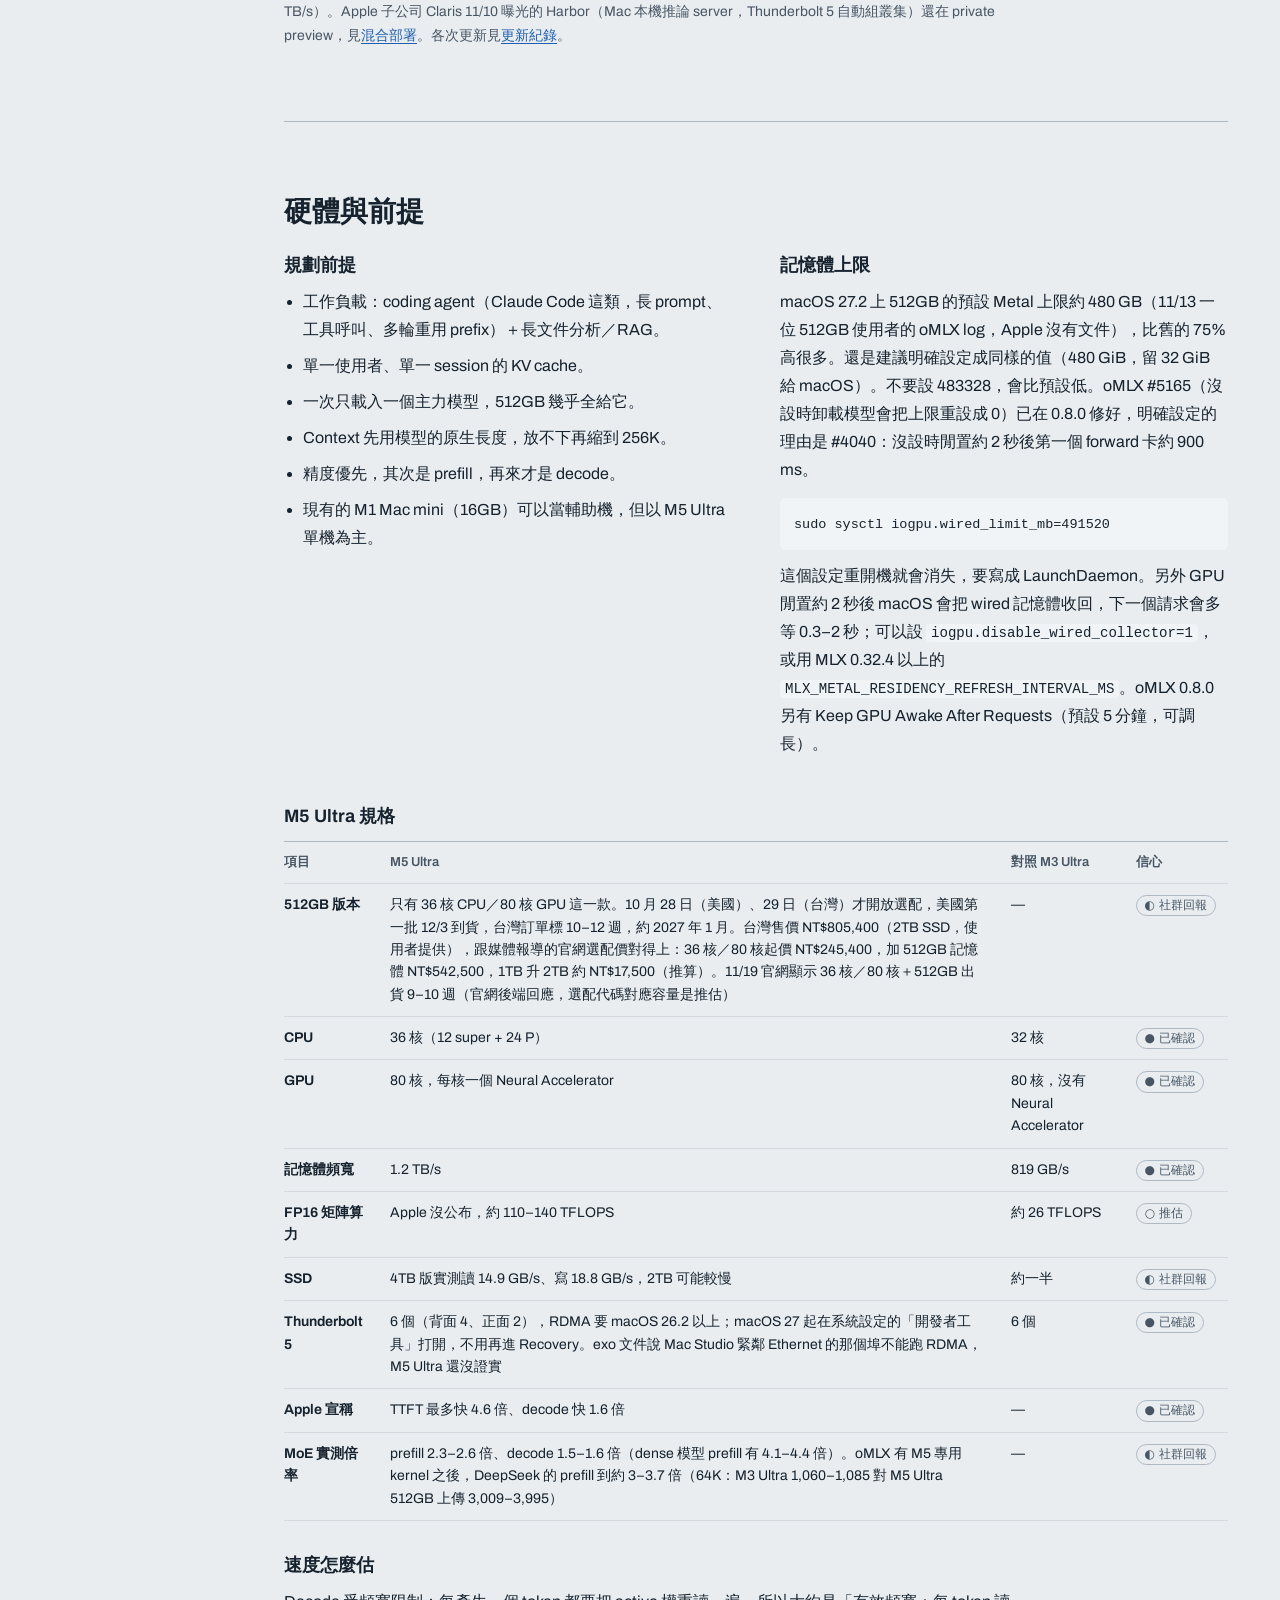
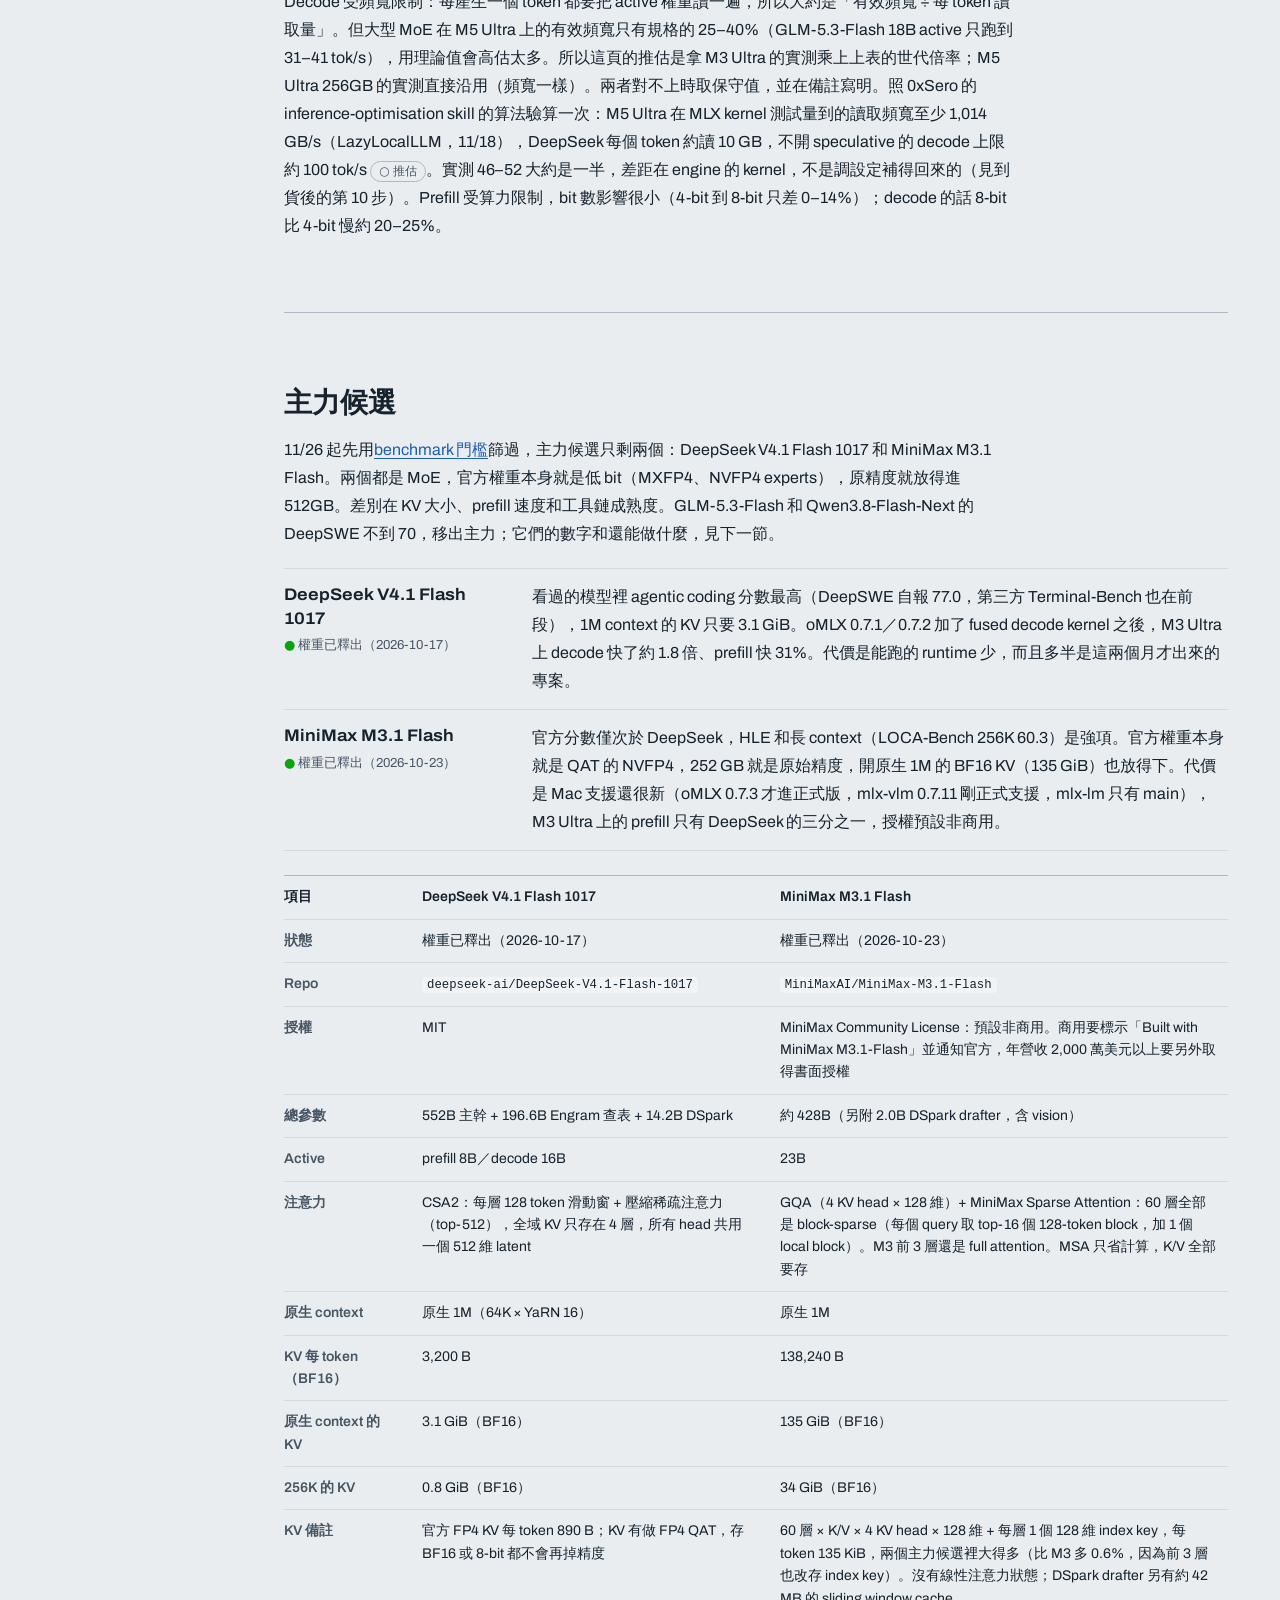
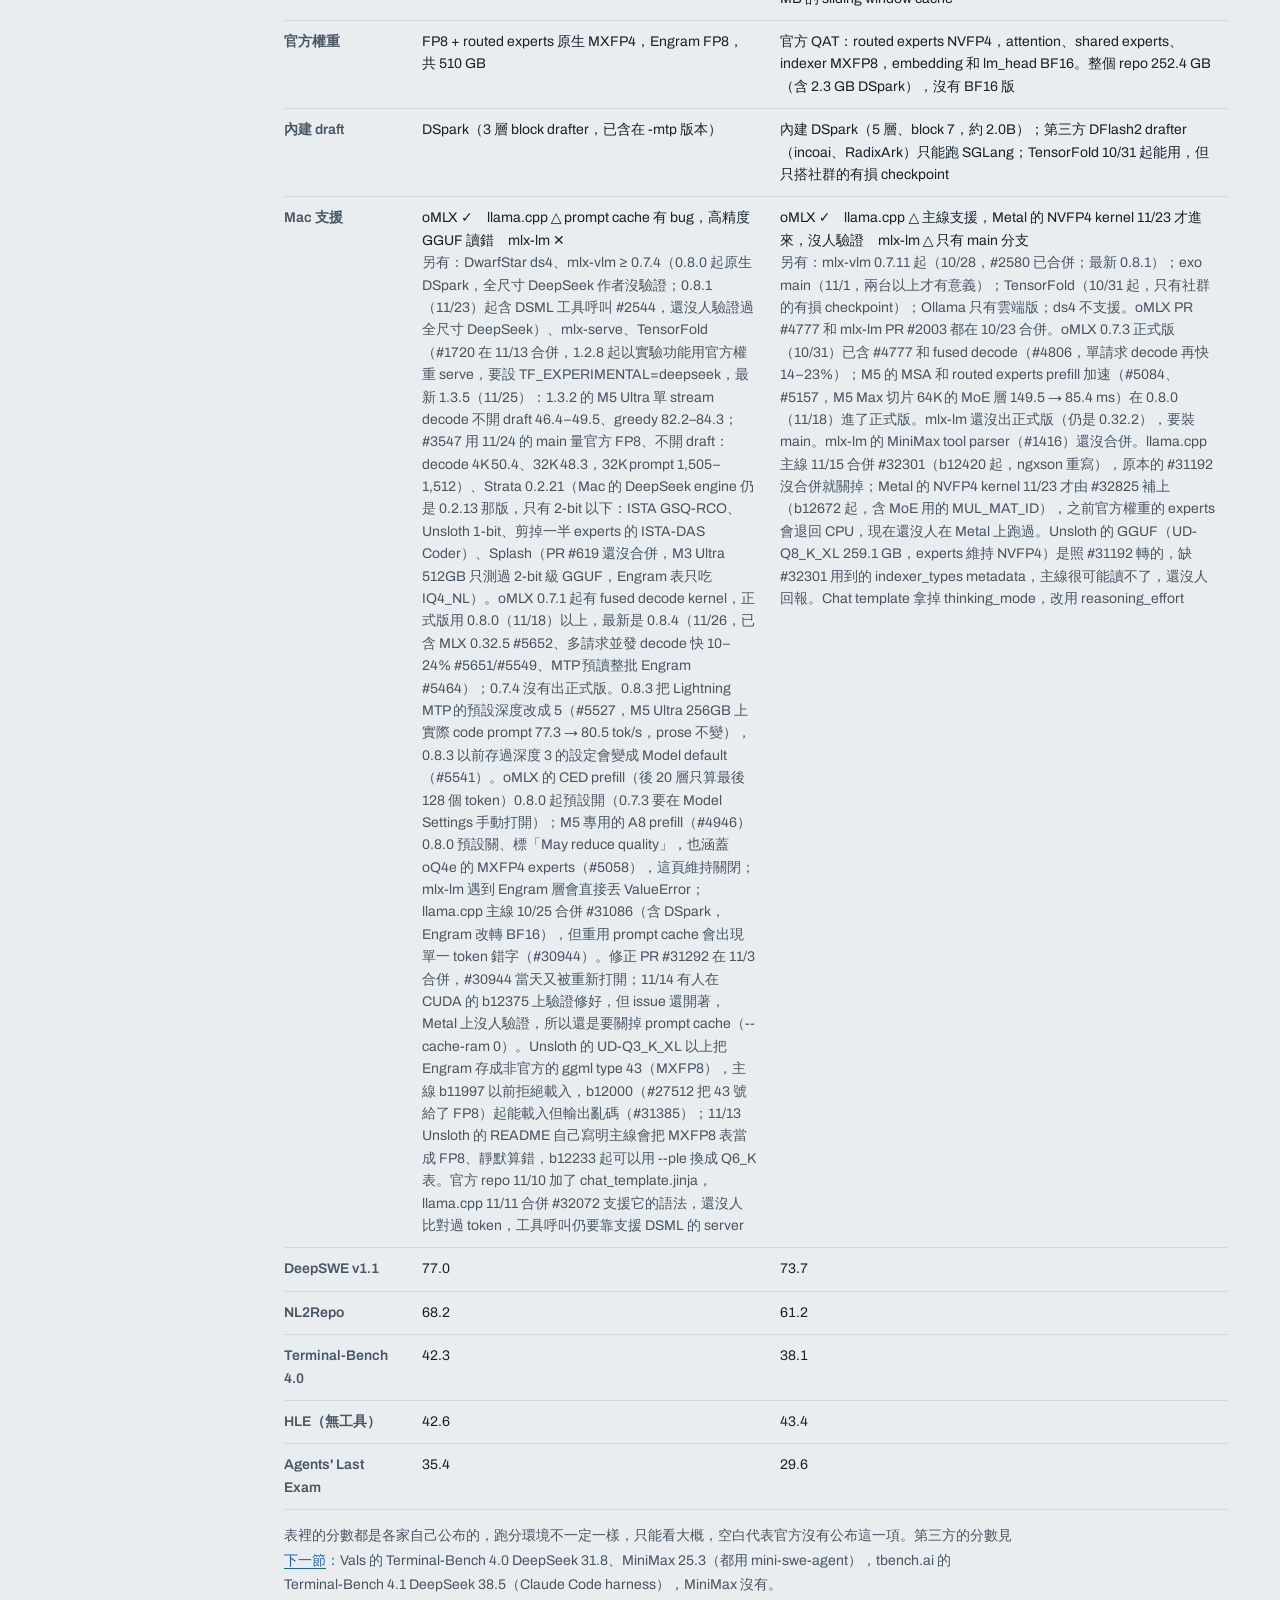
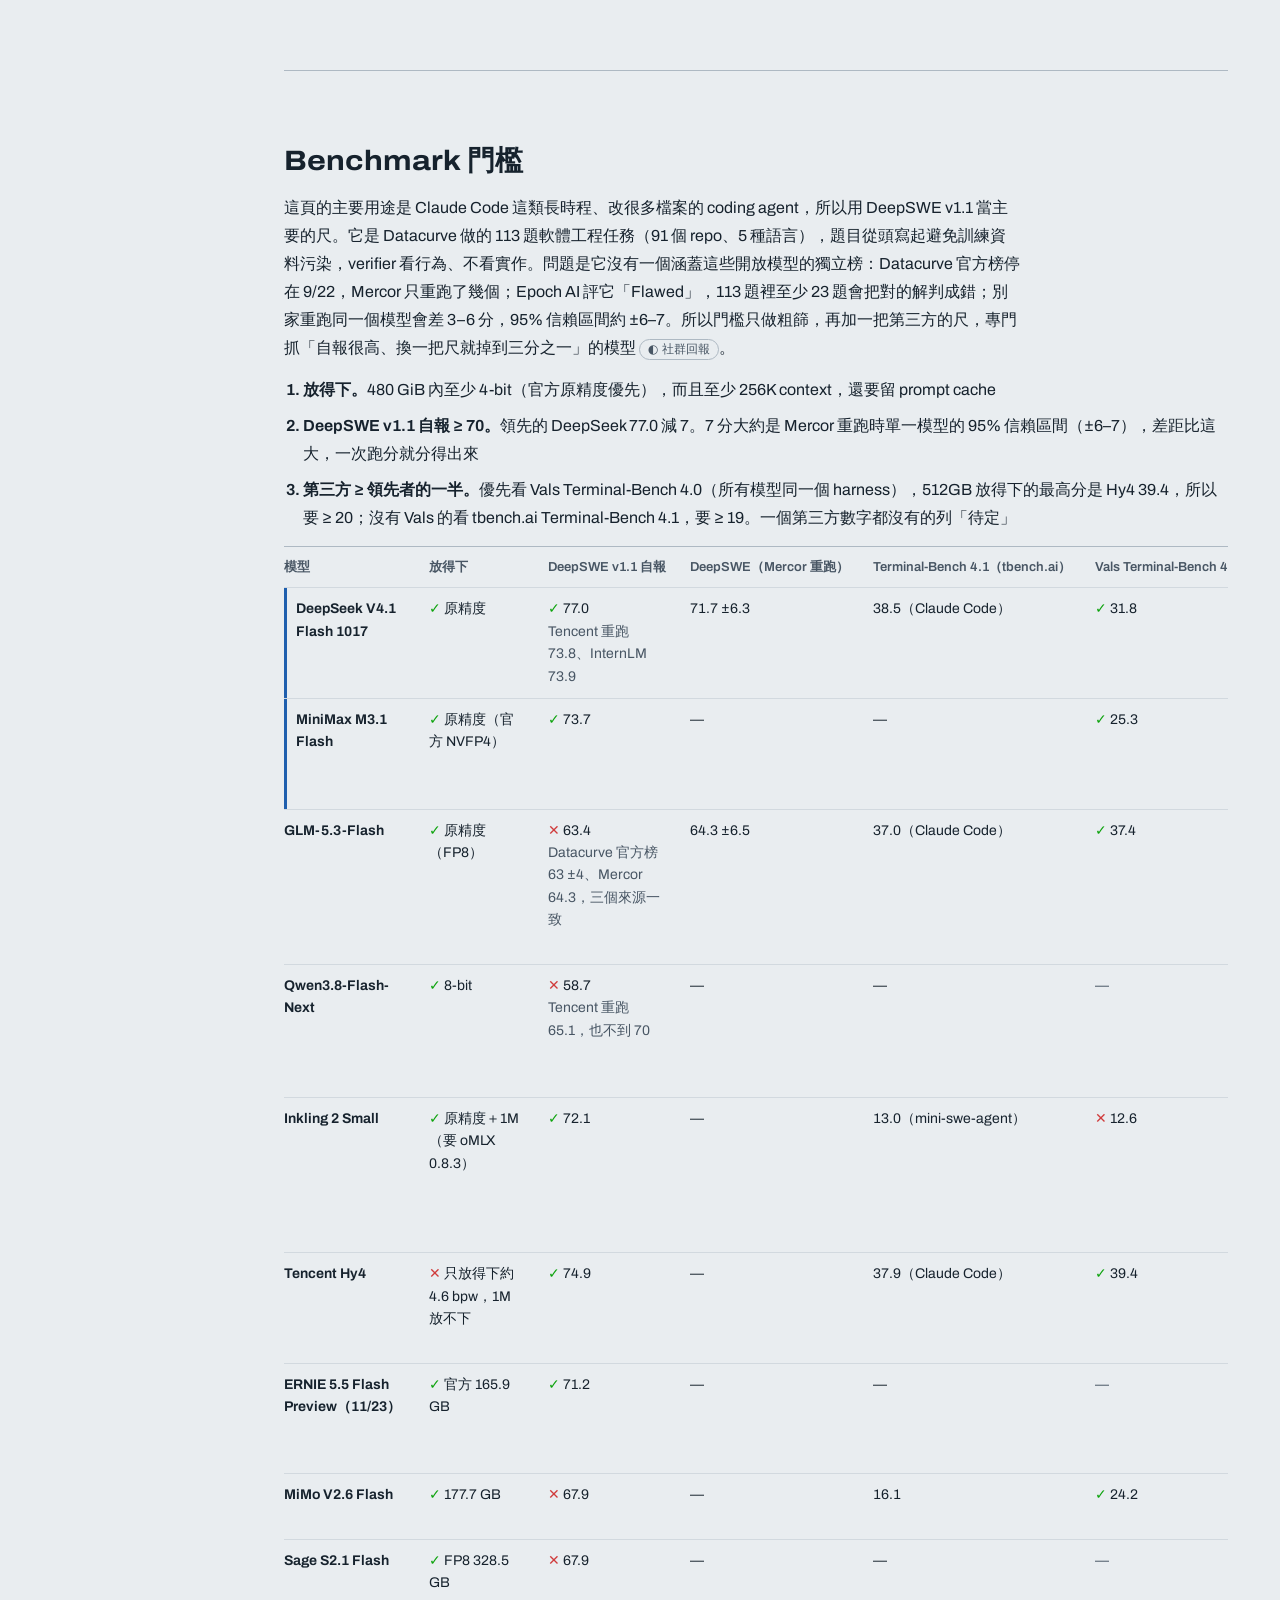
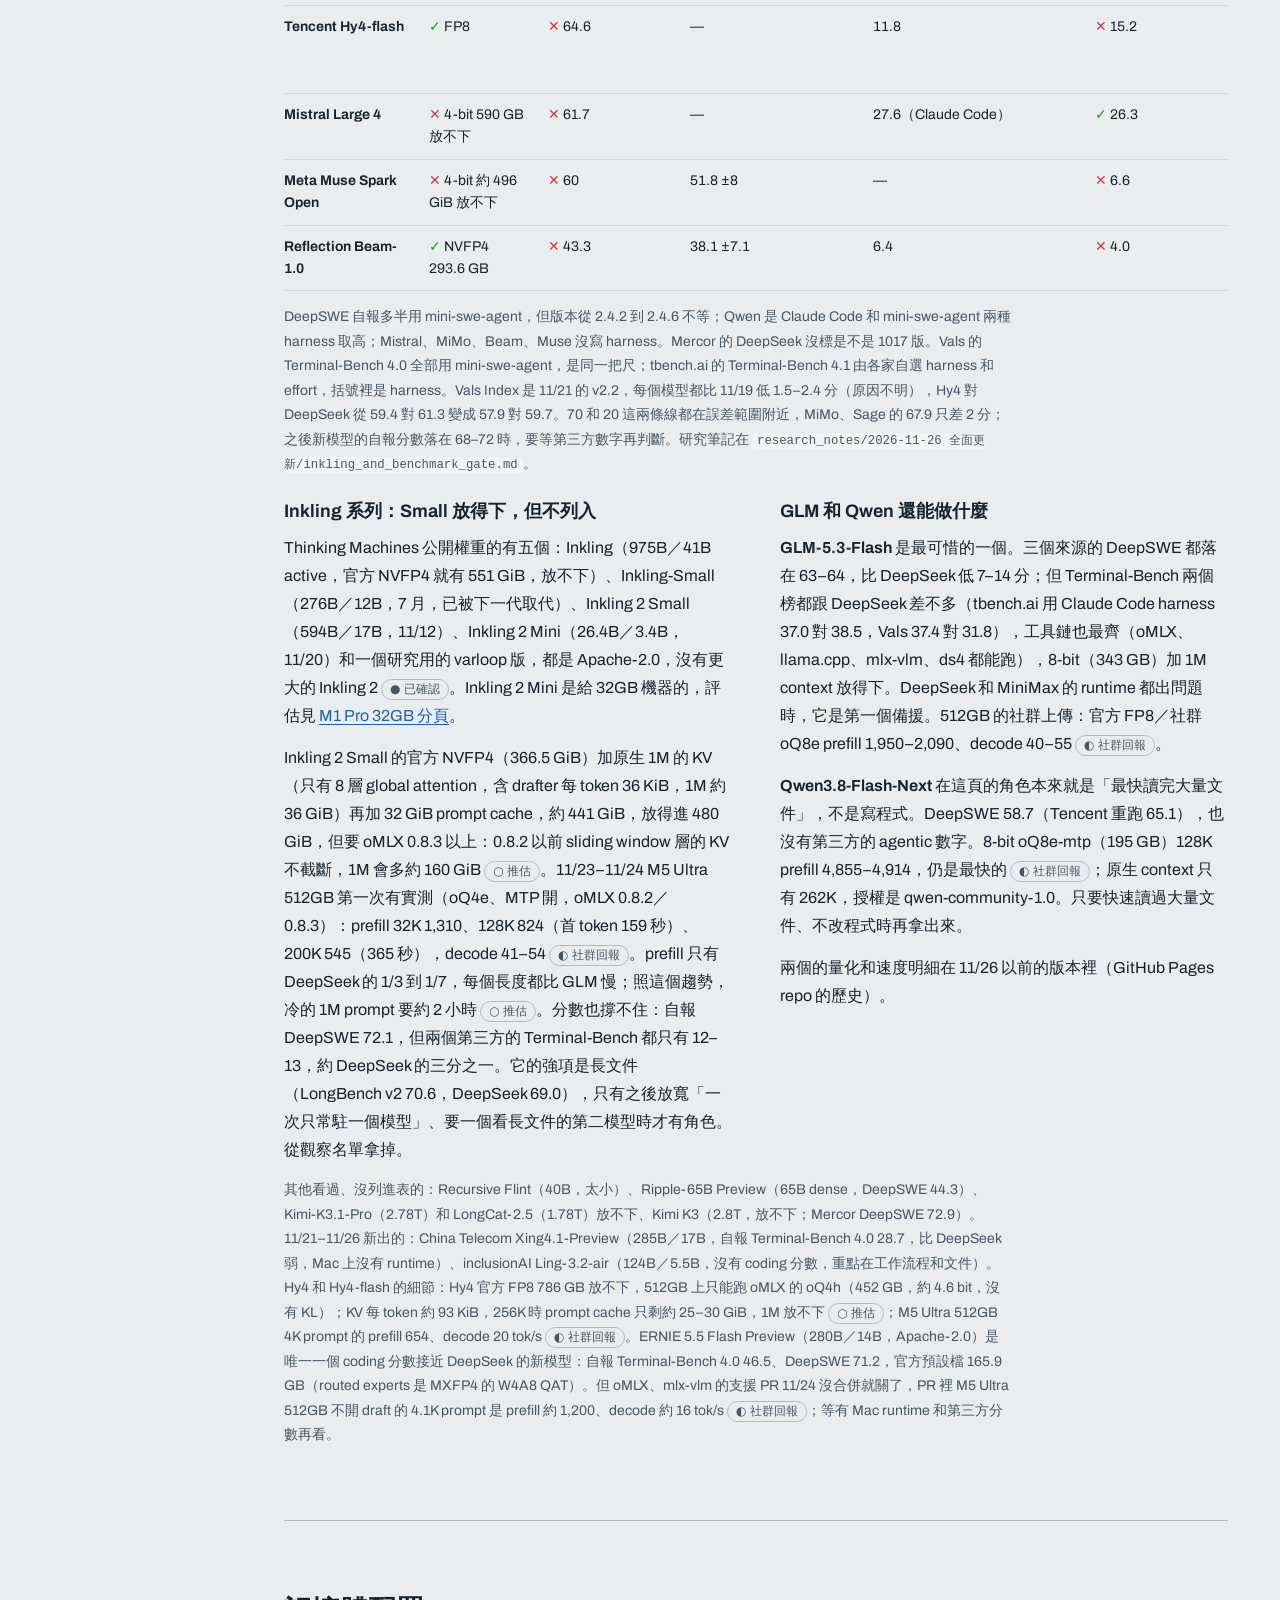
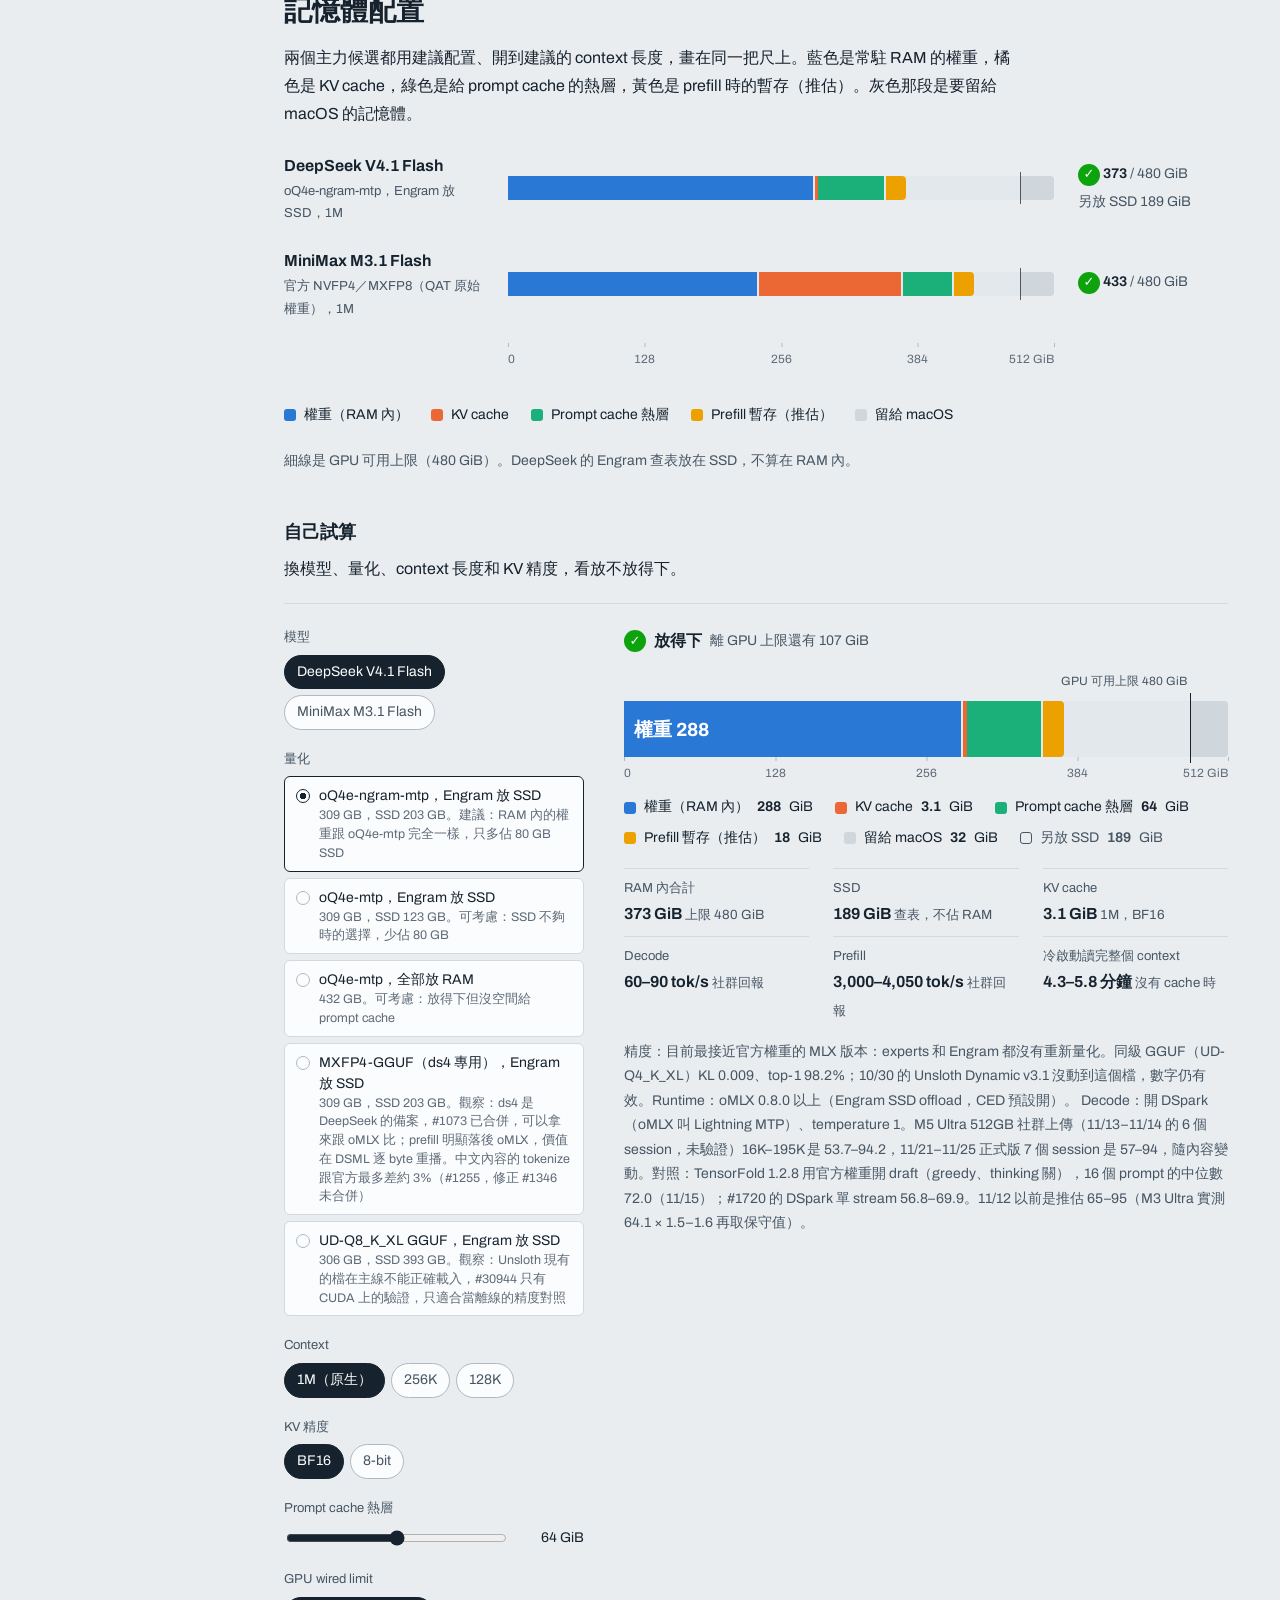
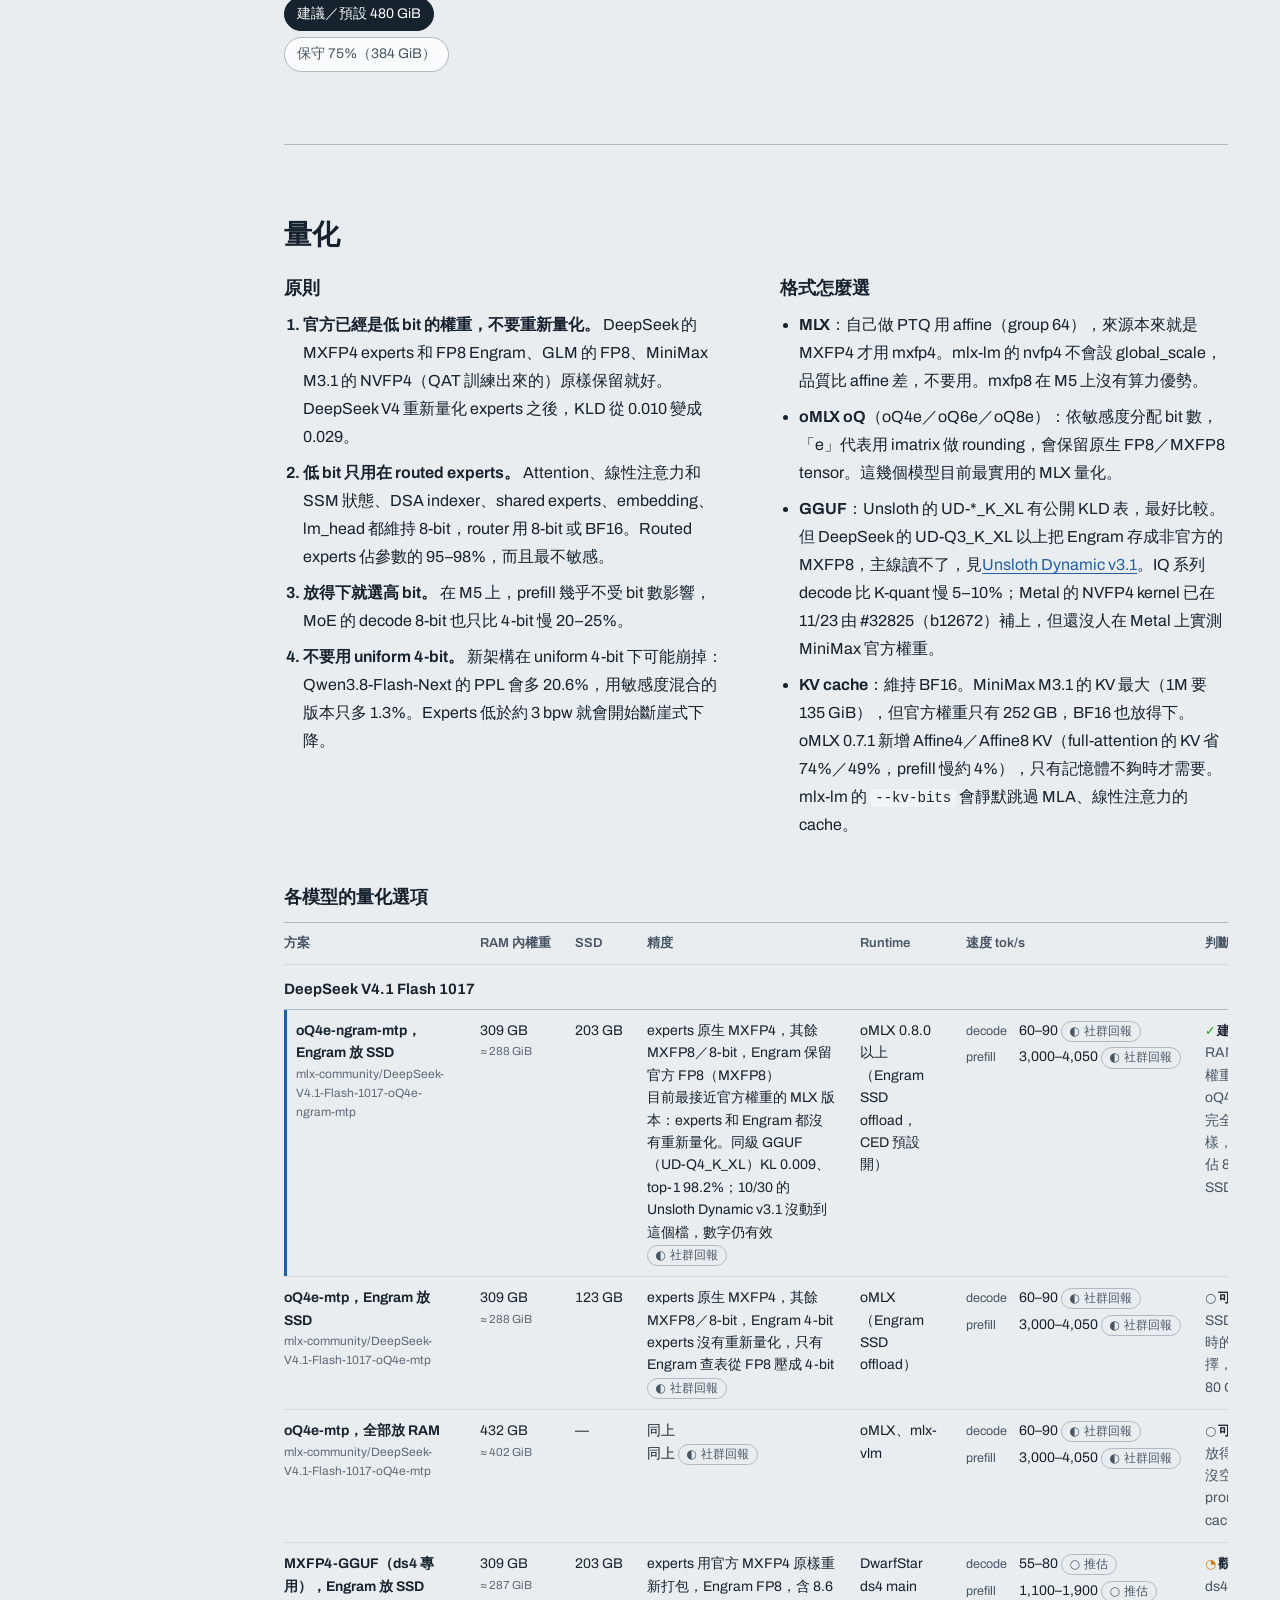
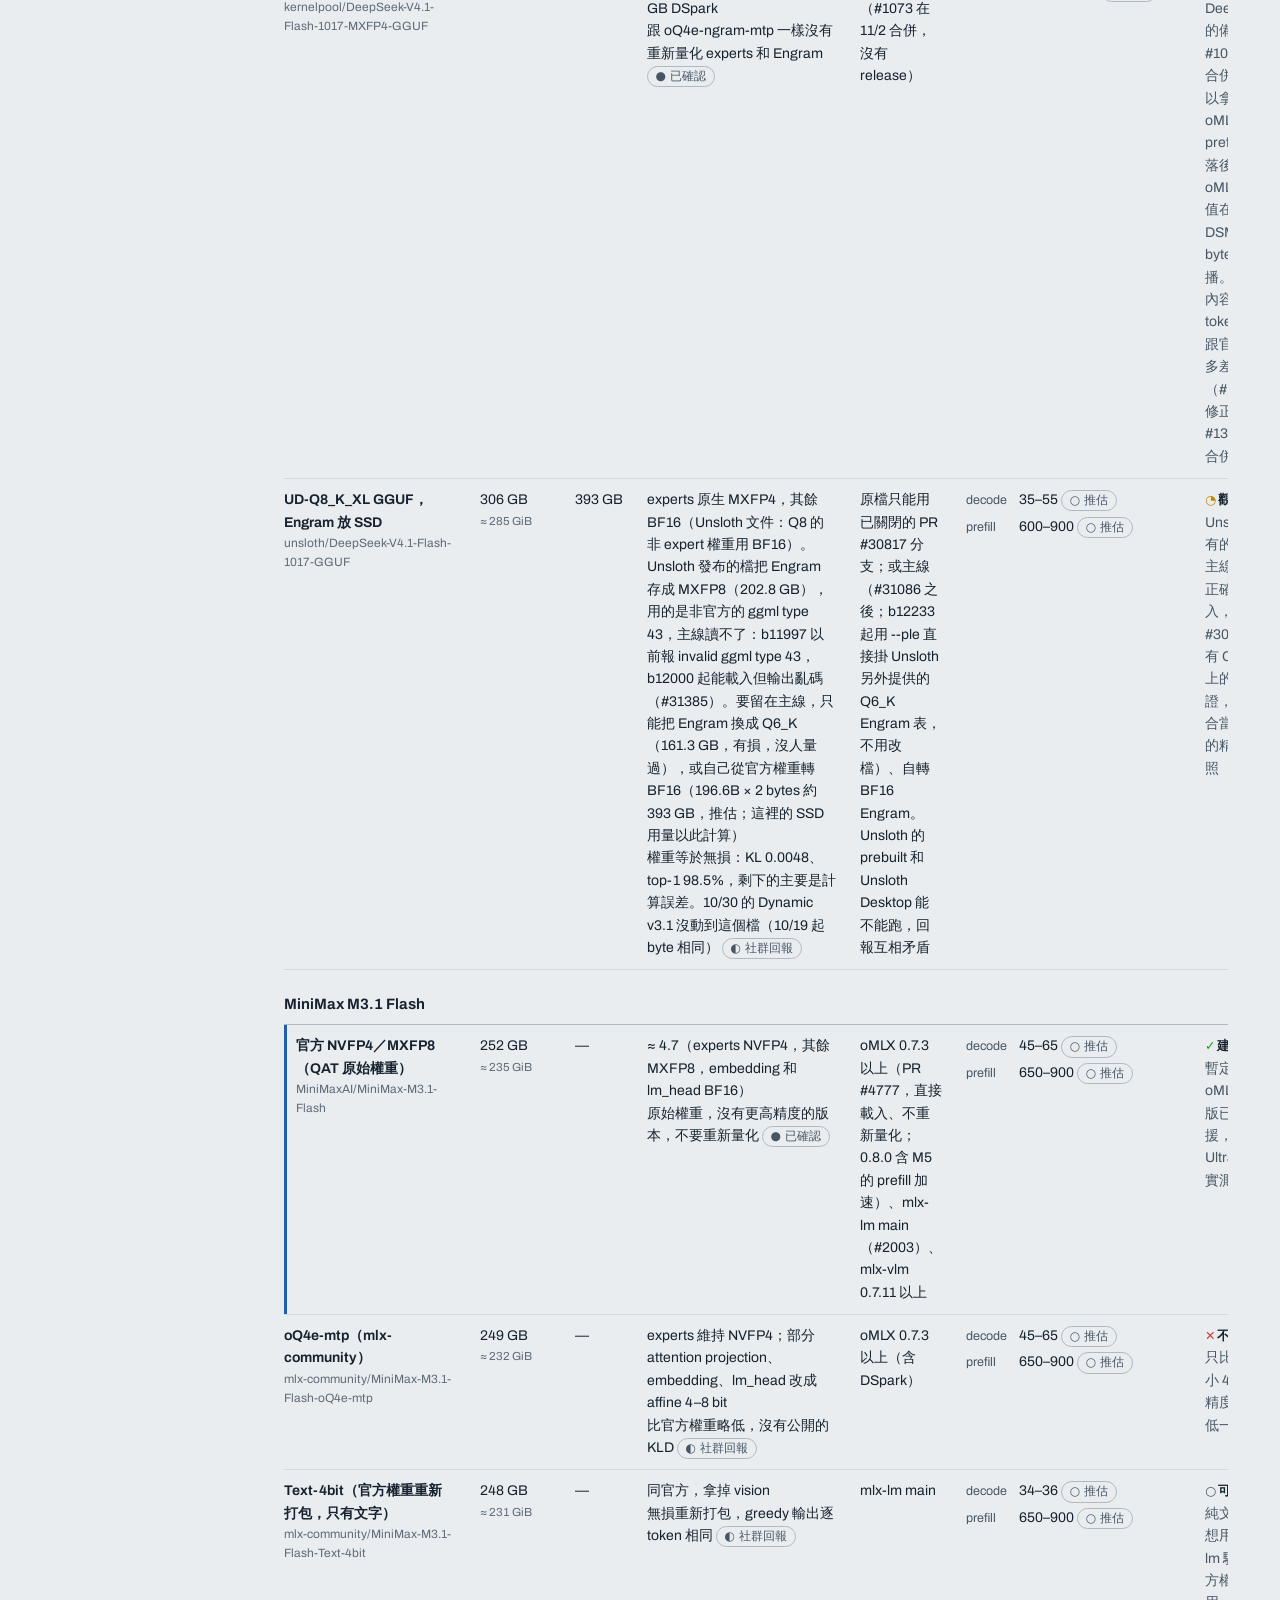
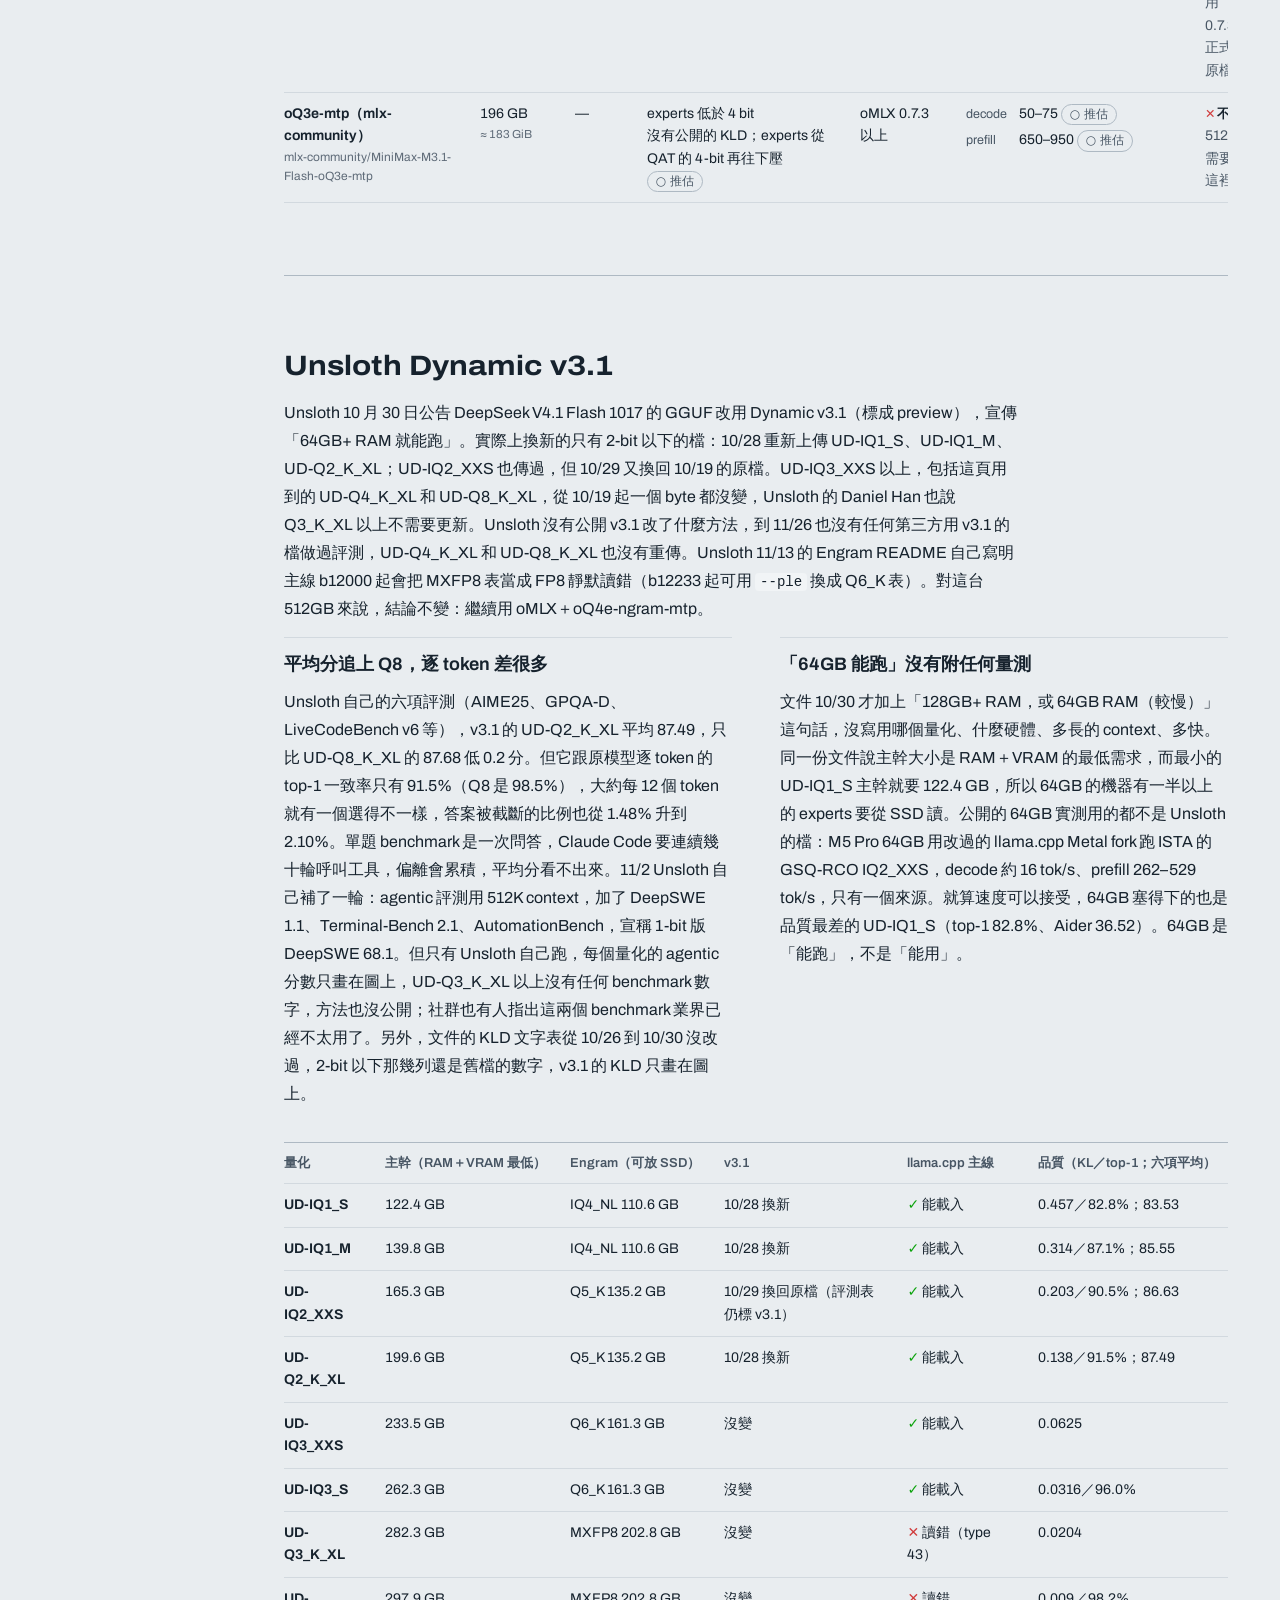
==== commit 9f2a0d28: "local-llm: 2026-11-27 review fixes, oMLX 0.8.4, M1 Pro primary Qwen3.6-35B-A3B" ====
--- a/local-llm/index.html
+++ b/local-llm/index.html
@@ -74,7 +74,7 @@
     <dl class="decisions">
       <div><dt>主力模型</dt><dd>DeepSeek V4.1 Flash 1017（MIT，原生 1M context）</dd></div>
       <div><dt>量化</dt><dd>mlx-community oQ4e-ngram-mtp：experts 原生 MXFP4，Engram 保留官方 FP8 放 SSD，其餘 8-bit</dd></div>
-      <div><dt>Server</dt><dd>oMLX 0.8.0 以上（到貨時用最新正式版，11/26 是 0.8.3）；DwarfStar（ds4）當 DeepSeek 備案，llama.cpp 當對照基準</dd></div>
+      <div><dt>Server</dt><dd>oMLX 0.8.0 以上（到貨時用最新正式版，11/26 最新是 0.8.4）；DwarfStar（ds4）當 DeepSeek 備案，llama.cpp 當對照基準</dd></div>
       <div><dt>加速</dt><dd>Decode 用 DSpark speculative decoding（lossless；oMLX 0.7.1 起 greedy 輸出跟不開時逐 token 相同）。Prefill 用 CED：後 20 層只算最後 128 個 token，跟 DeepSeek 線上的做法相同；0.8.0 起預設開（0.7.3 要手動開）。A8 prefill 是 lossy，0.8.0 起預設關閉，標「May reduce quality」</dd></div>
       <div><dt>第二候選</dt><dd>MiniMax M3.1 Flash 官方 NVFP4（QAT 原始權重 252 GB，HLE 和長 context 分數高；第三方分數是通過門檻的兩個裡比較弱的，授權預設非商用）。兩個都出問題時，GLM-5.3-Flash 8-bit 是第一個備援</dd></div>
       <div><dt>還在等</dt><dd>256K–1M 的 prefill（上傳最長只到 195K），以及 32K–195K 快、慢兩群的原因；llama.cpp 的 #30944 在 Metal 上驗證（11/14 有人在 CUDA 上驗證修好，issue 還開著）；MiniMax 官方權重在 M5 Ultra 上的實測（512GB 上到 11/26 一筆都沒有）</dd></div>
@@ -210,7 +210,7 @@
         <ul class="plain">
           <li><strong>MLX</strong>：自己做 PTQ 用 affine（group 64），來源本來就是 MXFP4 才用 mxfp4。mlx-lm 的 nvfp4 不會設 global_scale，品質比 affine 差，不要用。mxfp8 在 M5 上沒有算力優勢。</li>
           <li><strong>oMLX oQ</strong>（oQ4e／oQ6e／oQ8e）：依敏感度分配 bit 數，「e」代表用 imatrix 做 rounding，會保留原生 FP8／MXFP8 tensor。這幾個模型目前最實用的 MLX 量化。</li>
-          <li><strong>GGUF</strong>：Unsloth 的 UD-*_K_XL 有公開 KLD 表，最好比較。但 DeepSeek 的 UD-Q3_K_XL 以上把 Engram 存成非官方的 MXFP8，主線讀不了，見<a href="#unsloth">Unsloth Dynamic v3.1</a>。IQ 系列 decode 比 K-quant 慢 5–10%；NVFP4 在 Metal 上沒有 mul_mat，會退回 CPU。</li>
+          <li><strong>GGUF</strong>：Unsloth 的 UD-*_K_XL 有公開 KLD 表，最好比較。但 DeepSeek 的 UD-Q3_K_XL 以上把 Engram 存成非官方的 MXFP8，主線讀不了，見<a href="#unsloth">Unsloth Dynamic v3.1</a>。IQ 系列 decode 比 K-quant 慢 5–10%；Metal 的 NVFP4 kernel 已在 11/23 由 #32825（b12672）補上，但還沒人在 Metal 上實測 MiniMax 官方權重。</li>
           <li><strong>KV cache</strong>：維持 BF16。MiniMax M3.1 的 KV 最大（1M 要 135 GiB），但官方權重只有 252 GB，BF16 也放得下。oMLX 0.7.1 新增 Affine4／Affine8 KV（full-attention 的 KV 省 74%／49%，prefill 慢約 4%），只有記憶體不夠時才需要。mlx-lm 的 <code>--kv-bits</code> 會靜默跳過 MLA、線性注意力的 cache。</li>
         </ul>
       </div>
@@ -224,7 +224,7 @@
 
   <section id="unsloth">
     <h2>Unsloth Dynamic v3.1</h2>
-    <p class="measure">Unsloth 10 月 30 日公告 DeepSeek V4.1 Flash 1017 的 GGUF 改用 Dynamic v3.1（標成 preview），宣傳「64GB+ RAM 就能跑」。實際上換新的只有 2-bit 以下的檔：10/28 重新上傳 UD-IQ1_S、UD-IQ1_M、UD-Q2_K_XL；UD-IQ2_XXS 也傳過，但 10/29 又換回 10/19 的原檔。UD-IQ3_XXS 以上，包括這頁用到的 UD-Q4_K_XL 和 UD-Q8_K_XL，從 10/19 起一個 byte 都沒變，Unsloth 的 Daniel Han 也說 Q3_K_XL 以上不需要更新。Unsloth 沒有公開 v3.1 改了什麼方法，到 11/19 也沒有任何第三方用 v3.1 的檔做過評測，UD-Q4_K_XL 和 UD-Q8_K_XL 也沒有重傳。Unsloth 11/13 的 Engram README 自己寫明主線 b12233 起會把 MXFP8 表讀錯。對這台 512GB 來說，結論不變：繼續用 oMLX＋oQ4e-ngram-mtp。</p>
+    <p class="measure">Unsloth 10 月 30 日公告 DeepSeek V4.1 Flash 1017 的 GGUF 改用 Dynamic v3.1（標成 preview），宣傳「64GB+ RAM 就能跑」。實際上換新的只有 2-bit 以下的檔：10/28 重新上傳 UD-IQ1_S、UD-IQ1_M、UD-Q2_K_XL；UD-IQ2_XXS 也傳過，但 10/29 又換回 10/19 的原檔。UD-IQ3_XXS 以上，包括這頁用到的 UD-Q4_K_XL 和 UD-Q8_K_XL，從 10/19 起一個 byte 都沒變，Unsloth 的 Daniel Han 也說 Q3_K_XL 以上不需要更新。Unsloth 沒有公開 v3.1 改了什麼方法，到 11/26 也沒有任何第三方用 v3.1 的檔做過評測，UD-Q4_K_XL 和 UD-Q8_K_XL 也沒有重傳。Unsloth 11/13 的 Engram README 自己寫明主線 b12000 起會把 MXFP8 表當成 FP8 靜默讀錯（b12233 起可用 <code>--ple</code> 換成 Q6_K 表）。對這台 512GB 來說，結論不變：繼續用 oMLX＋oQ4e-ngram-mtp。</p>
 
     <div class="clarify">
       <div>
@@ -253,7 +253,7 @@
         </tbody>
       </table>
     </div>
-    <p class="note">大小是 HF 上的十進位 GB，KL 和 top-1 是 Unsloth 的 wiki1100 文字表（2-bit 以下是舊檔的數字），六項平均是 Unsloth 自己的評測，都是 <span class="conf" data-c="r">社群回報</span>。另有兩個 DSpark drafter：Q8_0 版 7.98 GB、BF16 版 8.51 GB。PC 分頁原本引用的「IQ2_XXS 138 GB＋Engram IQ4_NL、NLL 1.0479」和 Strata 的 2.00／2.25 bpw 都是 ISTA 的 GSQ-RCO，不是 Unsloth。</p>
+    <p class="note">大小是 HF 上的十進位 GB，KL 和 top-1 是 Unsloth 的 wiki1100 文字表（2-bit 以下是舊檔的數字），六項平均是 Unsloth 自己的評測，都是 <span class="conf" data-c="r">社群回報</span>。另有兩個 DSpark drafter：Q8_0 版 7.98 GB、BF16 版 8.51 GB。已移除的自組 PC 分頁原本引用的「IQ2_XXS 138 GB＋Engram IQ4_NL、NLL 1.0479」和 Strata 的 2.00／2.25 bpw 都是 ISTA 的 GSQ-RCO，不是 Unsloth。</p>
 
     <div class="callout">
       <p><strong>主線 llama.cpp 讀不了高精度的檔。</strong> llama.cpp 主線在 10/25 合併 DeepSeek 時拿掉了 MXFP8，Engram 改轉 BF16；Unsloth 卻繼續用自己編的 ggml type 43 存 MXFP8 的 Engram。10/29 主線把 43 號給了新的 FP8 型別（#27512，b12000）。所以 UD-Q3_K_XL、Q4_K_XL、Q8_K_XL 在 b11997 以前直接報 <code>invalid ggml type 43</code>，b12000 起能載入、但輸出亂碼（#31385）。後者更危險，很容易被誤會成量化品質差。目前能跑原檔的只有已經關閉的 PR #30817 分支；Unsloth 自己的 prebuilt 是否可用，回報互相矛盾。要留在主線，就把 Engram 換成 Q6_K（161.3 GB，沒人量過損失），或從官方權重自己轉 BF16（約 393 GB）。prompt cache 錯字的 #30944 只在 CUDA 上有人驗證修好，issue 還開著、Metal 沒人驗證，換成 v3.1 的檔一樣會遇到。11/15 Unsloth 文件補了主線 b12233 起可以用 <code>--ple</code> 直接換 Engram 表，但同一版讀 MXFP8 表仍會靜默給出錯誤輸出，MXFP8 還是要用 #30817 分支。</p>
@@ -262,12 +262,12 @@
     <h3>各記憶體大小的 Mac</h3>
     <div class="table-wrap">
       <table class="hybrid">
-        <thead><tr><th scope="col">記憶體（預設 wired）</th><th scope="col">v3.1 放得下的量化</th><th scope="col">有實測的路線</th><th scope="col">判斷</th></tr></thead>
+        <thead><tr><th scope="col">記憶體（macOS 26 以前預設 wired；27 更高）</th><th scope="col">v3.1 放得下的量化</th><th scope="col">有實測的路線</th><th scope="col">判斷</th></tr></thead>
         <tbody>
           <tr><th scope="row">64GB（約 48 GiB）</th><td>沒有。UD-IQ1_S 的主幹就要 114 GiB</td><td>GSQ-RCO IQ2_XXS＋改過的 llama.cpp Metal fork：prefill 262–529、decode 約 16 <span class="conf" data-c="r">社群回報</span></td><td>能跑，但不是 v3.1，精度只有 2-bit 等級</td></tr>
           <tr><th scope="row">96–128GB（72–96 GiB）</th><td>沒有。IQ1_S 超過預設上限，調高後也幾乎沒空間給 KV</td><td>Strata 0.2.8＋GSQ 2.00／2.25 bpw（M5 Max 128GB）：32K prefill 609–720，decode 18–22 <span class="conf" data-c="r">社群回報</span></td><td>能接 coding agent 的最小機器，有 <code>/v1/messages</code>，但 needle 只測到 26K</td></tr>
-          <tr><th scope="row">256GB（約 192 GiB）</th><td>UD-IQ2_XXS 放得下；UD-Q2_K_XL 要把 wired 調到約 230 GiB；UD-IQ3_XXS 要到約 240 GiB，幾乎不剩 prompt cache</td><td>沒有 v3.1 的數字；MLX 系的低 bit 版本 decode 57–105 tok/s</td><td>Q2_K_XL 是 v3.1 第一個品質值得考慮的選項，但 llama.cpp 的 prompt cache 不可靠，還接不了 Claude Code</td></tr>
-          <tr class="pick"><th scope="row">512GB（這台）</th><td>全部，含 UD-Q8_K_XL 的 284.6 GiB</td><td>llama.cpp 在 Metal 上跑 DeepSeek 沒有任何速度數字</td><td><strong>維持 oMLX＋oQ4e-ngram-mtp。</strong>UD-Q8_K_XL 只當離線的精度對照：用 #30817 分支、關掉 prompt cache，跟 oQ4e 跑同一組 KL 或 benchmark</td></tr>
+          <tr><th scope="row">256GB（約 192 GiB）</th><td>UD-IQ2_XXS 放得下；UD-Q2_K_XL 要把 wired 調到約 230 GiB（macOS 27 預設已接近）；UD-IQ3_XXS 要到約 240 GiB，幾乎不剩 prompt cache</td><td>沒有 v3.1 的數字；MLX 系的低 bit 版本 decode 57–105 tok/s</td><td>Q2_K_XL 是 v3.1 第一個品質值得考慮的選項，但 llama.cpp 的 prompt cache 不可靠，還接不了 Claude Code</td></tr>
+          <tr class="pick"><th scope="row">512GB（這台）</th><td>全部，含 UD-Q8_K_XL 的 284.6 GiB</td><td>llama.cpp #31615 在 M5 Ultra 256GB 有 MXFP4 GGUF 數字（pp2048 632、tg128 49.0，無 spec），UD-Q8_K_XL 沒有速度數字</td><td><strong>維持 oMLX＋oQ4e-ngram-mtp。</strong>UD-Q8_K_XL 只當離線的精度對照：用 #30817 分支、關掉 prompt cache，跟 oQ4e 跑同一組 KL 或 benchmark</td></tr>
         </tbody>
       </table>
     </div>
@@ -294,7 +294,7 @@
 
     <div class="callout">
       <p><strong>Prompt cache 比 prefill 速度更重要。</strong> 同一個 256K prompt，Qwen3.8-Flash-Next 在 M5 Ultra 上冷啟動要 104 秒，cache 命中後只要 5.8 秒。Coding agent 每一輪都會重送幾乎一樣的 prefix，所以 server 能不能穩定命中 cache、cache 能不能放到 SSD，影響比 prefill 快兩倍還大。</p>
-      <p>oMLX 0.7.2 剛修好一個 Claude Code 專屬的問題：工具結果後面附的 hook、rule、reminder，以前會被搬進最前面的 system block，所以每一輪都重算整段對話（#4712）。另外 DeepSeek 開 SSD cache 時以 8,192 token 為一個 block，最後 8K 以內有變動就要從那個 block 的開頭重算。一般往後追加的回合不受影響，分支或改到最後 8K 內的內容才會重算，在 M5 Ultra 上最多約 4–5 秒。DeepSeek 線上是 128 token 一個 block（見 <a href="#deepinfer">DeepInfer</a>）。</p>
+      <p>oMLX 0.7.2 剛修好一個 Claude Code 專屬的問題：工具結果後面附的 hook、rule、reminder，以前會被搬進最前面的 system block，所以每一輪都重算整段對話（#4712）。另外 DeepSeek 開 SSD cache 時以 8,192 token 為一個 block，最後 8K 以內有變動就要從那個 block 的開頭重算。一般往後追加的回合不受影響，分支或改到最後 8K 內的內容才會重算，在 M5 Ultra 上最多約 2–2.7 秒（以 3,000–4,050 tok/s 算）。DeepSeek 線上是 128 token 一個 block（見 <a href="#deepinfer">DeepInfer</a>）。</p>
       <p><strong>DeepSeek 的 prefill 以打開 CED 為前提，11/26 改成 3,000–4,050 tok/s（社群回報）。</strong>11/21–11/25 又有 7 個正式版（0.8.0–0.8.3）、CED 開、A8 關的 session，32K–195K 仍分快的 3,680–4,060、慢的 3,150–3,335 兩群，0.8.0 和 0.8.2 都有慢的，Engram 放 SSD 或 RAM 也都有，所以不是版本或配置的問題；上限從 3,900 提到 4,050，下限不變，仍沒有 256K 以上的上傳。以下是 11/19 時的說明：512GB 的社群上傳（11/13–11/14，跟這頁的配置相同：Engram 放 SSD、CED 開、A8 關，oMLX 0.7.4.dev1／0.8.0rc1，temperature 1，6 個 session）32K–195K 是 3,525–3,995；另一位上傳者（含唯一一筆 0.8.0 正式版）只有 3,009–3,180，原因不明，所以取 3,000–3,900。Engram 放 RAM 的多數上傳也一樣，跟官方 oQ2e 的 3,735–3,958（M5 Ultra 256GB，0.8.0，#5376）一致。開 MTP 的 decode 取 60–90，不開 speculative 取 46–52。沒開 CED 只有 1,243–2,406。<strong>A8 prefill（INT8 activation）不要開：</strong>0.7.3 的 A8 不涵蓋 oQ4e 的 MXFP4 experts（要 0.7.4.dev1 的 #5058），維護者自己說 A8 是 lossy，#5108 也回報 A8 和 CED 一起開時出現 thinking 迴圈、M5 Ultra 當機。0.8.0 正式版 A8 預設關閉，標「May reduce quality」。A8 開在 32K 以上只多 10–13%，不採用。</p>
     </div>
 
@@ -313,13 +313,13 @@
           <tr><td>M5 Ultra 512GB</td><td>Qwen3.8-Flash-Next oQ8e-mtp，A8 關</td><td>oMLX 0.7.3／0.8.0</td><td class="num">16K 4,984–5,180、128K 4,855–4,914</td><td class="num">開 MTP：65.7–120.0</td><td>omlx.ai 社群上傳，未驗證（11/10、11/18）</td></tr>
           <tr><td>M5 Ultra 512GB</td><td>GLM-5.3-Flash oQ4e-mtp（recipe 版 oMLX main）</td><td>oMLX main（recipe 版）</td><td class="num">2K–1.04M：1,823 → 1,731（256K 2,117）；1.04M TTFT 600 秒，峰值約 263 GB</td><td class="num">max reasoning：36.4–53.9</td><td>krunkosaurus（11/13）</td></tr>
           <tr><td>M5 Ultra 512GB</td><td>GLM-5.3-Flash 官方 FP8；社群 oQ8e-mtp</td><td>oMLX 0.8.0rc1；0.7.4.dev1</td><td class="num">FP8 4K–195K 1,951–2,080；oQ8e 128K／195K 2,086／2,006</td><td class="num">開 MTP：37.7–85.5</td><td>omlx.ai 社群上傳，未驗證（11/12–11/17）</td></tr>
-          <tr><td>M5 Ultra 512GB</td><td>DeepSeek V4.1 Flash oQ4e-mtp，全部放 RAM（Engram 也在 RAM），A8 關，CED 沒開（對照）</td><td>oMLX 0.7.3</td><td class="num">1,320–1,444（4K–64K）。同模型 11/12、CED 關：16K–195K 2,354–2,406。oQ4e-ngram-mtp、CED 關：16K–64K 1,243–1,940</td><td class="num">開 MTP、temperature 1：72.8–86.3；峰值 wired 422.6 GB</td><td>omlx.ai 社群上傳，未驗證（11/11）</td></tr>
+          <tr><td>M5 Ultra 512GB</td><td>DeepSeek V4.1 Flash oQ4e-mtp／oQ4e-ngram-mtp，A8 關，CED 沒開（對照）</td><td>oMLX 0.7.3</td><td class="num">oQ4e-mtp 放 RAM（11/11）：1,320–1,444（4K–64K）。oQ4e-mtp Engram 放 SSD（11/12，峰值 296.7 GB）：16K–195K 2,354–2,406。oQ4e-ngram-mtp：16K–64K 1,243–1,940</td><td class="num">開 MTP、temperature 1：72.8–86.3；放 RAM 時峰值 wired 422.6 GB</td><td>omlx.ai 社群上傳，未驗證（11/11–11/12）</td></tr>
           <tr><td>M5 Ultra 512GB</td><td>Qwen3.8-Flash-Next oQ8e-mtp，A8 開</td><td>oMLX 0.7.4.dev1</td><td class="num">4,923–5,617（4K–195K）</td><td class="num">開 MTP：63.7–124.6；8 個並行合計 202</td><td>omlx.ai 社群上傳，未驗證（11/11）</td></tr>
           <tr><td>M5 Ultra 512GB</td><td>GLM-5.3-Flash oQ4e-mtp，A8 關</td><td>oMLX 0.7.3</td><td class="num">2,223–2,299（8K–64K）</td><td class="num">開 MTP：49.3–138.5</td><td>omlx.ai 社群上傳，未驗證（11/9）</td></tr>
           <tr><td>M5 Ultra 512GB</td><td>GLM-5.3-Flash oQ6e-mtp</td><td>oMLX 0.7.4.dev1</td><td class="num">1,967–1,971（16K–64K）</td><td class="num">開 MTP：46.6–49.5</td><td>omlx.ai 社群上傳，未驗證（11/9）</td></tr>
           <tr><td>M5 Ultra 512GB</td><td>DeepSeek V4.1 Flash 1017 官方權重（FP8＋MXFP4 experts；11/11–12 載入後約 284 GiB wired）</td><td>TensorFold 1.2.10（#1720 在 11/13 合併，實驗功能）</td><td class="num">2K 631、8K 917、30K 1,064（1.2.10）；912K 約 830</td><td class="num">1.2.10 的 16 prompt 測試：DSpark greedy 89.3、sampled 72.7、不開 draft 51.5。11/11–12 單 stream：chat 56.8／62.9、code 61.4／69.9（T=0／T=1）；不開 draft 46.5–47.2</td><td>1.2.10 是官方 PR；11/11–12 是 gilby、3utsu 自行回報</td></tr>
           <tr><td>M5 Ultra 512GB</td><td>GLM-5.3-Flash：TensorFold 自己的 4-bit（182 GB）對 oQ6e-mtp</td><td>TensorFold 1.2.5／oMLX 0.7.4.dev1</td><td class="num">32K：4-bit 2,088；oQ6e 約 1,970</td><td class="num">4-bit 89.2；oQ6e 58.1（thinking 開、T=0）</td><td>ApacheAE 自行回報（11/10）</td></tr>
-          <tr><td>M5 Ultra 256GB</td><td>DeepSeek V4.1 Flash oQ2e-mtp，Engram 表不量化，CED 開、A8 關</td><td>oMLX 0.7.3（#4993）／0.7.4.dev1（#5031）／0.8.0（#5376）</td><td class="num">2,299–2,390 → 3,718–3,849 → 3,735–3,958（64K–256K；最後一段是 0.8.0，#5376）</td><td class="num">開 MTP：90.9–99.2</td><td>oMLX PR</td></tr>
+          <tr><td>M5 Ultra 256GB</td><td>DeepSeek V4.1 Flash oQ2e-mtp，Engram 表不量化，CED 開、A8 關</td><td>oMLX 0.7.3（#4993）／0.7.4.dev1（#5031）／0.8.0（#5376）</td><td class="num">2,299–2,390 → 3,718–3,849 → 3,735–3,958（#4993 為 64K–256K，#5031 與 #5376 為 32K–256K；最後一段是 0.8.0，#5376）</td><td class="num">開 MTP：90.9–99.2</td><td>oMLX PR</td></tr>
           <tr><td>M5 Ultra 256GB</td><td>DeepSeek MXFP4 MoE（GGUF，來源沒註明）；GLM-5.3-Flash Q4_K_M</td><td>llama.cpp（#31615）</td><td class="num">DeepSeek pp2048 632；GLM 693</td><td class="num">沒有 spec：DeepSeek 49.0、GLM 42.3</td><td>llama.cpp PR</td></tr>
           <tr><td>M5 Ultra 256GB</td><td>Qwen3.8-Flash-Next oQ4e，MTP 3</td><td>oMLX 0.7.0.dev2</td><td class="num">2,733（4K）／2,544（256K）</td><td class="num">90.7（4K）／60.6（128K）／74.7（256K）</td><td>MacStories</td></tr>
           <tr><td>M5 Ultra 256GB</td><td>GLM-5.3-Flash 混合 4/8-bit</td><td>oMLX 0.7.0.dev2</td><td class="num">1,217（3K）／997（127K）</td><td class="num">28–32（3K／14K／61K 三種 prompt）；16K 三次的中位數 41</td><td>MacStories</td></tr>
@@ -347,7 +347,7 @@
           <tr><th scope="col">Server</th><th scope="col">DeepSeek</th><th scope="col">MiniMax M3.1</th><th scope="col">SSD prompt cache</th><th scope="col">Anthropic API</th><th scope="col">Speculative</th><th scope="col">判斷</th></tr>
         </thead>
         <tbody>
-          <tr class="pick"><th scope="row">oMLX<small>0.8.3，Apache-2.0</small></th><td class="y">✓</td><td class="y">✓ 0.7.3 起；0.8.0 含 M5 prefill 加速（#5084、#5157）</td><td class="y">✓ RAM＋SSD 分層，重開機還在</td><td class="y">✓</td><td>MTP、DSpark、DFlash</td><td><strong>主力。</strong>兩個主力候選都能跑（GLM、Qwen、Inkling 2 也都支援）、原生稀疏 kernel、明確用 Neural Accelerator。最新正式版是 0.8.3（11/22），0.7.4 沒有正式版。0.8.3 跟這頁有關的：DeepSeek 的 Lightning MTP 預設深度改成 5（#5527，M5 Ultra 256GB 上實際 code prompt 77.3 → 80.5 tok/s，prose 不變；以前存過深度 3 的會變成 Model default，#5541）；Claude Code 的 WebSearch 工具可以在本機模型上用，由 oMLX 設定的搜尋服務回答（#5342）。仍釘 MLX 0.32.4，main 11/25 已跟上 0.32.5（#5652）。0.8.0 起 CED 預設開、A8 預設關（標 May reduce quality）；新增 Prefill Accelerator（NVIDIA PC 或另一台 Mac 幫 prefill）和 oQh 量化。0.8.1 跟這頁有關的：同一份已 cache 的長文件換問題時，Gated DeltaNet 這類 hybrid 模型會從分歧點接著算（#5251，M5 Pro 上 Qwen3.8-27B 245K 首 token 16.4 → 2.9 秒；Flash-Next 是同類架構，沒人量過）；GLM 兩、四個請求同時 decode 的總速度快 29–36%（#5414）；DeepSeek 寫壞或被截斷的工具呼叫回 <code>invalid_tool_call</code> 或保留截斷狀態，不再把 DSML 文字漏進回答（#5416）。缺 kernel 時會靜默退回慢路徑，要看 log；從原始碼裝的話，每次更新後要重跑 <code>make install</code></td></tr>
+          <tr class="pick"><th scope="row">oMLX<small>0.8.4，Apache-2.0</small></th><td class="y">✓</td><td class="y">✓ 0.7.3 起；0.8.0 含 M5 prefill 加速（#5084、#5157）</td><td class="y">✓ RAM＋SSD 分層，重開機還在</td><td class="y">✓</td><td>MTP、DSpark、DFlash</td><td><strong>主力。</strong>兩個主力候選都能跑（GLM、Qwen、Inkling 2 也都支援）、原生稀疏 kernel、明確用 Neural Accelerator。最新正式版是 0.8.4（11/26），0.7.4 沒有正式版。0.8.4 跟這頁有關的：底層升級 MLX 0.32.5（#5652，含 RDMA 斷線修正 #4767 與 M5 NAX kernel）與 mlx-vlm 0.8.1（#5612）；DeepSeek 多請求並發 decode 總速度快 10–24%（#5651、#5549，oQ2.5h-mtp）、Lightning MTP 預讀整批 verify 的 Engram（#5464），叢集支援並發 prefill（#5668）並修好長對話 300s 逾時與 SSD cache 還原（#5643）；`/v1/messages` 回傳 Anthropic 格式錯誤（#5200）、修 SSD cache 共用上限與寫入競爭（#5554、#5588）；MiniMax 工具參數含 `/` 的解析修正（#5639）。0.8.3：DeepSeek 的 Lightning MTP 預設深度改成 5（#5527，M5 Ultra 256GB 上實際 code prompt 77.3 → 80.5 tok/s，prose 不變；以前存過深度 3 的會變成 Model default，#5541）；Claude Code 的 WebSearch 工具可以在本機模型上用（#5342）。0.8.0 起 CED 預設開、A8 預設關（標 May reduce quality）；新增 Prefill Accelerator（NVIDIA PC 或另一台 Mac 幫 prefill）和 oQh 量化。0.8.1：hybrid 模型在已 cache 的長文件上換問題時從分歧點接著算（#5251）；GLM 兩、四個請求同時 decode 快 29–36%（#5414）；DeepSeek 寫壞或被截斷的工具呼叫回 <code>invalid_tool_call</code>（#5416）。缺 kernel 時會靜默退回慢路徑，要看 log；從原始碼裝的話，升級 0.8.4 後要重跑 <code>make install</code> 重建 MLX 0.32.5 原生 kernel</td></tr>
           <tr><th scope="row">DwarfStar ds4<small>antirez，MIT</small></th><td class="y">✓</td><td class="n">✕</td><td class="y">✓ <code>--kv-disk-dir</code></td><td class="y">✓ 有 Claude Code 文件</td><td>DSpark、MTP</td><td><strong>DeepSeek 的備案。</strong>DSML 工具呼叫逐 byte 重播，prefix cache 最穩。預設的 MTP 接受方式是 lossy，要加 <code>--mtp-exact-sampling</code>。Prefill 也會跳過後 20 層，但用精確重建（最後 2,541 個 token），跟 oMLX 的 CED 輸出會有些微差異</td></tr>
           <tr><th scope="row">llama.cpp<small>1.0.0，MIT</small></th><td class="p">△ prompt cache 有 bug（#30944）；Unsloth 高精度檔讀錯</td><td class="p">△ #32301（11/15）合併；Metal 的 NVFP4 kernel 11/23 才進來（#32825，b12672 起），還沒人在 Metal 上跑過官方權重</td><td class="p">△ 只能手動 slot 存讀</td><td class="p">△ b11756 起能用 <code>id_slot</code> 固定 slot</td><td>MTP、EAGLE-3、DFlash、DSpark、n-gram</td><td><strong>對照基準。</strong>要 b10733 以上、log 有 <code>has tensor = true</code>；<code>--cache-ram</code> 預設 8 GiB 要調大。稀疏注意力多半是在 dense flash attention 裡加遮罩。DeepSeek 10/25 由 #31086 合併，但重用 prompt cache 會出現單一 token 錯字，修好前要關掉 cache，等於每輪整段重算。修正 PR #31292 在 11/3 合併，但 #30944 當天就被維護者重新打開，有人在 CUDA 上還能重現（從 <code>--cache-ram</code> 還原 checkpoint 時觸發，<code>--cache-ram 0</code> 可以避開），11/14 有人在 CUDA 的 b12375 上驗證修好，issue 仍開著，Metal 上沒人驗證。Unsloth 的 UD-Q3_K_XL 以上用非官方的 type 43 存 Engram，b12000 起會載入但輸出亂碼，到 11/19 還沒重傳（11/13 Unsloth 的 README 自己寫明 b12233 起主線會把 MXFP8 表當成 F8_E4M3、靜默算錯；可以用 <code>--ple</code> 換成 Q6_K 表）。11/5 的 #31615 第一次有 M5 Ultra 的數字：DeepSeek MXFP4 pp2048 632、tg128 49.0（沒有 spec）</td></tr>
           <tr><th scope="row">mlx-vlm server<small>0.8.1，MIT</small></th><td class="p">△ 0.8.1 起有 DSML 工具呼叫，全尺寸沒人驗證</td><td class="y">✓（#2580）</td><td class="y">✓</td><td class="y">✓</td><td>MTP、DSpark、DFlash2、EAGLE-3</td><td><strong>觀察。</strong>0.7.11（10/28）正式支援 MiniMax M3.1，也修了長工具對話的 cache；0.7.12（11/4）加了 Mistral Large 4，repo 轉到 Neywa-Labs。0.8.0（11/16）加了 DeepSeek 原生 DSpark（#2678），但作者說全尺寸 DeepSeek 沒驗證。DeepSeek 的 DSML 工具呼叫 #2544（改用 DeepSeek 官方的 prompt encoder，加上 DSML parser）進了 0.8.1（11/23）；有人驗證過全尺寸 DeepSeek 的工具呼叫之後是很強的備案</td></tr>
@@ -381,8 +381,8 @@
       <table class="spec-table">
         <thead><tr><th scope="col">方法</th><th scope="col">Lossless</th><th scope="col">Mac 上的實作</th><th scope="col">這頁的模型能用的 drafter</th><th scope="col">Mac 實測</th><th scope="col">建議</th></tr></thead>
         <tbody>
-          <tr class="pick"><th scope="row">內建 MTP</th><td>是（ds4 預設在 temperature &gt; 0 時是 lossy）</td><td>oMLX Lightning MTP、MTPLX、mlx-vlm、ds4、TensorFold、llama.cpp <code>draft-mtp</code>；mlx-lm 沒有</td><td>Qwen ✓、GLM ✓、DeepSeek 和 MiniMax M3.1 用 DSpark。要下載「-mtp」版本，一般轉換會丟掉 MTP 權重</td><td>M3 Ultra（oMLX）：Qwen 1.54 倍；GLM 長程式碼 1.8–1.9 倍、短 prompt 約 1.2 倍</td><td><strong>首選。</strong>depth 1–3，交給 engine 自動調</td></tr>
-          <tr class="pick"><th scope="row">DSpark</th><td>是（exact 模式；oMLX 0.7.1 起 greedy 輸出逐 token 相同）</td><td>oMLX、ds4、mlx-vlm（0.8.0 原生支援）、mlx-dspark、TensorFold 社群 fork</td><td>DeepSeek 內建（-mtp 版本已含）；MiniMax M3.1 官方 repo 也附一個（5 層、block 7）</td><td>M3 Ultra：DeepSeek 38.7 → 64.1 tok/s（oMLX 0.7.2）；MiniMax M3.1 22.5 → 42.0（oMLX PR #4777，程式碼續寫，prose 加速較少）。ds4 在兩台 M5 Max 上反而變慢。DeepSeek 線上（GPU）一次 draft 5 個 token，平均每步接受 3.2–3.3 個</td><td><strong>DeepSeek 和 MiniMax 都用這個，搭 oMLX。</strong>不要開 MoE expert offload，開了 oMLX 會停用 DSpark</td></tr>
+          <tr class="pick"><th scope="row">內建 MTP</th><td>是（ds4 預設在 temperature &gt; 0 時是 lossy）</td><td>oMLX Lightning MTP、MTPLX、mlx-vlm、ds4、TensorFold、llama.cpp <code>draft-mtp</code>；mlx-lm 沒有</td><td>Qwen ✓、GLM ✓、DeepSeek 和 MiniMax M3.1 用 DSpark。要下載「-mtp」版本，一般轉換會丟掉 MTP 權重</td><td>M3 Ultra（oMLX）：Qwen 1.54 倍；GLM 長程式碼 1.8–1.9 倍、短 prompt 約 1.2 倍</td><td><strong>首選。</strong>depth 1–5（oMLX 0.8.3 起 DeepSeek 預設 5），交給 engine 自動調</td></tr>
+          <tr class="pick"><th scope="row">DSpark</th><td>是（exact 模式；oMLX 0.7.1 起 greedy 輸出逐 token 相同）</td><td>oMLX、ds4、mlx-vlm（0.8.0 原生支援）、mlx-dspark、TensorFold（1.2.8 起實驗支援官方權重）</td><td>DeepSeek 內建（-mtp 版本已含）；MiniMax M3.1 官方 repo 也附一個（5 層、block 7）</td><td>M3 Ultra：DeepSeek 38.7 → 64.1 tok/s（oMLX 0.7.2）；MiniMax M3.1 22.5 → 42.0（oMLX PR #4777，程式碼續寫，prose 加速較少）。ds4 在兩台 M5 Max 上反而變慢。DeepSeek 線上（GPU）一次 draft 5 個 token，平均每步接受 3.2–3.3 個</td><td><strong>DeepSeek 和 MiniMax 都用這個，搭 oMLX。</strong>不要開 MoE expert offload，開了 oMLX 會停用 DSpark</td></tr>
           <tr><th scope="row">DFlash 2</th><td>是</td><td>z-lab dflash（MLX）、Splash、mlx-vlm、llama.cpp <code>draft-dflash</code>（10/23 起可非 greedy 取樣）、TensorFold</td><td>Qwen（llama.cpp、Splash、SGLang）、GLM（非商用，mlx-vlm PR 中）、MiniMax M3.1（SGLang；TensorFold 只能搭有損 checkpoint）</td><td>Dense 模型 2.6–3.8 倍；MoE 在 Mac 上 0.94–1.8 倍</td><td>選 Qwen 時可以在 llama.cpp 或 Splash 上跟 MTP 比，預期只好一點</td></tr>
           <tr><th scope="row">TensorFold</th><td>是（逐 byte 比對）</td><td>自己的 Zig＋Metal engine</td><td>上游單機有 Qwen 和 MiniMax（只有社群的有損 checkpoint）；DeepSeek 有社群 fork，官方權重的 Metal serve 1.2.8 起是實驗功能</td><td>官方：M5 Ultra 上 Flash-Next 單 stream 137–216 tok/s；獨立測試打平。社群 fork 的 DeepSeek：prose 70.7、code 104.9（作者更正：用的是沒公開的改版 checkpoint）。#1720 官方權重在 M5 Ultra 512GB：DSpark 是不開 draft 的 1.21–1.50 倍，3 stream 以上自動改回 plain</td><td>選 Qwen 時可以跟 oMLX 比一比；DeepSeek 的 #1720 可以當 M5 速度的參考</td></tr>
           <tr><th scope="row">N-gram／prompt lookup／recall</th><td>是</td><td>llama.cpp <code>ngram-mod</code> 等，可疊在 MTP 上；TensorFold <code>--recall</code></td><td>不需要 drafter</td><td>重寫整個檔案時 dense 模型 3–4.5 倍；MoE 只有長 draft（48–64 token）才划算</td><td>Coding agent 可以疊在 MTP 上試</td></tr>
@@ -406,7 +406,7 @@
           <li><strong>一定是靠 speculative decoding。</strong> 每產生一個 token 要讀約 10 GB 的 active 權重，不用 speculative 要 15 TB/s，單張 GB300 只有 8 TB/s。而且 batch 1 卡在每層的延遲，不是頻寬。</li>
           <li><strong>公開資料裡最接近的是 SGLang。</strong> 4 張 GB300、batch 1：光是 kernel fusion 就從 35 提到 203 tok/s，加上 DSpark 到 558，再做 fusion 和 4 路 tensor parallel 到 874（平均每步接受 5.5 個 token，但是用 temperature 0 加隨機 token 測的，接受率偏高）。</li>
           <li><strong>要到 1,521，每一步要比 SGLang 快約 1.8 倍，或是 draft 比 DSpark 的上限 6 個 token 更長。</strong> 比較可能的組合是多張 Blackwell 在同一個 NVLink 網域內做 tensor parallel、FP4 權重和 KV、刻意壓低 batch，再疊上 n-gram 這類長 draft。Coding agent 的輸出大量照抄 context，長 draft 很容易被接受，這也說明它為什麼只標榜「agentic coding」。這一段是推論，Fireworks 沒有證實。</li>
-          <li><strong>DeepSeek 自己線上的數字也支持這個推論。</strong> DeepInfer 的文件寫，線上的 DSpark 一次 draft 5 個 token，真實流量平均每步只接受 3.2–3.3 個。每張 GPU 同時跑約 60 個序列、每張每秒約 14,500 token，換算每個使用者約 240 tok/s，跟 Artificial Analysis 量到的 178–204 tok/s 對得上。光靠 DSpark 到不了 1,521。</li>
+          <li><strong>DeepSeek 自己線上的數字也支持這個推論。</strong> DeepInfer 的文件寫，線上的 DSpark 一次 draft 5 個 token，真實流量平均每步只接受 3.2–3.3 個。每張 GPU 同時跑約 60 個序列、每張每秒約 14,500 token，換算每個使用者約 240 tok/s，跟 Artificial Analysis 量到的約 172–204 tok/s 對得上。光靠 DSpark 到不了 1,521。</li>
         </ul>
       </div>
       <div>
@@ -460,7 +460,7 @@
     <div class="clarify">
       <div>
         <h3>Strata 是什麼</h3>
-        <p>指的應該是 Niko1221/Strata：一個把 MoE experts 分層放在 GPU 記憶體、RAM、SSD 的 engine（MIT，10/29 出 0.2.8），支援 Qwen3.8-Flash-Next、DeepSeek V4.1 Flash 1017 和 Qwen3.6-35B-A3B，不支援 GLM 和 MiniMax。Mac 版的 Qwen 從 10 月 13 日起是實驗性的 Metal engine，只有 experts 超過 Metal 可用記憶體的 60% 才會開始從 SSD 串流。Qwen3.8-Flash-Next 連 BF16 都只要 360 GB，在 512GB 上分層根本不會啟動，Strata 就只是另一個單模型的 Metal engine。0.2.7.1 新增的 Mac 版 DeepSeek 只提供 2.00／2.25 bpw，這兩組是 ISTA 的 GSQ-RCO 量化，不是 Unsloth 的（KL 0.170／0.107，PPL 比原模型高 15.5%／7.3%）。每個 token 從 SSD 讀 48–111 MB，DSpark 關閉，只在 M5 Max 128GB 上測過：32K prompt 609–720 tok/s，0.2.8 修好記憶體洩漏後 decode 穩定在 18–22 tok/s。它是給放不下模型的小記憶體 Mac 用的，512GB 放得下官方精度的 oQ4e，用不到。另外有一篇同名論文（OSDI ’26）講 GPU／CPU 間的 KV 分層快取，只支援 NVIDIA。</p>
+        <p>指的應該是 Niko1221/Strata：一個把 MoE experts 分層放在 GPU 記憶體、RAM、SSD 的 engine（MIT，最新 0.2.21；Mac 的 DeepSeek engine 停在 0.2.13 那版），支援 Qwen3.8-Flash-Next、DeepSeek V4.1 Flash 1017 和 Qwen3.6-35B-A3B，不支援 GLM 和 MiniMax。Mac 版的 Qwen 從 10 月 13 日起是實驗性的 Metal engine，只有 experts 超過 Metal 可用記憶體的 60% 才會開始從 SSD 串流。Qwen3.8-Flash-Next 連 BF16 都只要 360 GB，在 512GB 上分層根本不會啟動，Strata 就只是另一個單模型的 Metal engine。Mac 版 DeepSeek 只提供 2-bit 以下（ISTA GSQ-RCO 2.00／2.25 bpw、Unsloth 1-bit、剪掉一半 experts 的 ISTA-DAS Coder），2.00／2.25 bpw 不是 Unsloth 的（KL 0.170／0.107，Mac 文件另寫 0.111，PPL 比原模型高 15.5%／7.3%）。每個 token 從 SSD 讀 48–111 MB，DSpark 關閉，只在 M5 Max 128GB 上測過：32K prompt 609–720 tok/s，0.2.8 修好記憶體洩漏後 decode 穩定在 18–22 tok/s。它是給放不下模型的小記憶體 Mac 用的，512GB 放得下官方精度的 oQ4e，用不到。另外有一篇同名論文（OSDI ’26）講 GPU／CPU 間的 KV 分層快取，只支援 NVIDIA。</p>
       </div>
       <div>
         <h3>M1 Mac mini 適合做什麼</h3>
@@ -475,7 +475,7 @@
           <tr class="pick"><th scope="row">KV／prefix cache 放 SSD</th><td>oMLX（RAM＋SSD 分層）、ds4 <code>--kv-disk-dir</code>、mlx-vlm、llama.cpp 手動 slot</td><td>256K 冷啟動 104 秒，cache 命中 5.8 秒；llama.cpp 30K 文件 99 秒變 1.8 秒</td><td><strong>最有用。</strong>256K 以上的多輪對話全靠它</td></tr>
           <tr class="pick"><th scope="row">Engram／n-gram 查表放 SSD</th><td>oMLX（DeepSeek Engram、Qwen n-gram 表）、ds4、Strata</td><td>每 token 只讀幾列。oMLX 0.7.1 改成逐列精確讀取、寬 chunk 會預讀，M5 Max 上 8K prompt 的 TTFT 少 5.5%；M5 Max 128GB 重度 offload 時 Engram 只佔 decode 時間的 6%</td><td><strong>有用。</strong>DeepSeek 用官方精度只佔約 290 GiB RAM。跟 MoE expert offload 是兩個獨立開關，Engram 放 SSD 不影響 DSpark</td></tr>
           <tr><th scope="row">SSD 串流 MoE experts</th><td>oMLX expert offload（實驗性）、flash-moe、Strata、Splash（1.4.0 起；1.6.0 起常駐的 experts 會隨可用記憶體增減）；llama.cpp 只有 PoC</td><td>decode 慢 2–4 倍；Strata 超出 15 GB 就讓 decode 掉一半</td><td>用不到，除非要跑放不下的量化。oMLX 開了 expert offload 就不能用 DSpark（DeepSeek）</td></tr>
-          <tr><th scope="row">多台 Mac（Thunderbolt 5 RDMA）</th><td>oMLX 叢集（實驗性；DeepSeek 在 256GB 上只能 tensor parallel，GLM 可 tensor 或 pipeline，0.7.2 起有 MTP）、ds4（只有兩台 tensor parallel）、mlx-lm main（只有 MiniMax）、llama.cpp RPC（按層切）；exo 四個都不支援。Apple 的 Claris 在做 Harbor（private preview，MLX，Thunderbolt 5 自動組叢集），API 格式、prompt cache 和能不能載自訂 checkpoint 都還不知道</td><td>Apple 實測（每對兩條線、開實驗性的 FAST_SYNCH）：27B dense 兩台 tensor parallel decode 1.69–1.73 倍、四台 2.58–2.66 倍；42B active 的 MoE 兩台 tensor 比兩台 pipeline 快 1.59–1.66 倍。Pipeline 的 decode 不變，prefill 要長 prompt 才快（8K 1.0 倍、65K 1.71–1.78 倍）。這頁的模型在兩台 M5 Ultra 上只有社群數字，DeepSeek 和 GLM 沒有同 runtime 的單機對照（見兩台分頁）</td><td>用不到：兩個主力候選都放得進 512GB。0.8.0 正式版起叢集有多格 prompt cache（#5062）和 DeepSeek 的叢集 fast kernel（#5086），0.8.1 起 DeepSeek 的 tensor parallel 可以依每台記憶體切（#5272）；MLX 的斷線修正只測過拔線、還沒進 release。以後要加一台，先看 oMLX 0.8.0 的 Prefill Accelerator（現在也能用 NVIDIA PC 當 helper，輔助機只幫 prefill、不用 RDMA）。M1 沒有 Thunderbolt 5。兩台 256GB 的評估見<a href="#duo">兩台 M5 Ultra 256GB 分頁</a></td></tr>
+          <tr><th scope="row">多台 Mac（Thunderbolt 5 RDMA）</th><td>oMLX 叢集（實驗性；DeepSeek 在 256GB 上主要走 tensor parallel，#5178 也跑起過 pipeline，GLM 可 tensor 或 pipeline，0.7.2 起有 MTP）、mlx-serve <code>--dist tensor</code>、ds4（只有兩台 tensor parallel）、mlx-lm main（只有 MiniMax）、llama.cpp RPC（按層切）；exo main 11/1 起四個都能跑但沒進 release、也沒有 DSpark。Apple 的 Claris 在做 Harbor（private preview，MLX，Thunderbolt 5 自動組叢集），API 格式、prompt cache 和能不能載自訂 checkpoint 都還不知道</td><td>Apple 實測（每對兩條線、開實驗性的 FAST_SYNCH）：27B dense 兩台 tensor parallel decode 1.69–1.73 倍、四台 2.58–2.66 倍；42B active 的 MoE 兩台 tensor 比兩台 pipeline 快 1.59–1.66 倍。Pipeline 的 decode 不變，prefill 要長 prompt 才快（8K 1.0 倍、65K 1.71–1.78 倍）。這頁的模型在兩台 M5 Ultra 上只有社群數字，DeepSeek 和 GLM 沒有同 runtime 的單機對照（見兩台分頁）</td><td>用不到：兩個主力候選都放得進 512GB。oMLX 0.8.0 起有多格 prompt cache（#5062）和 DeepSeek 叢集 fast kernel（#5086），0.8.1 起 DeepSeek TP 可依每台記憶體切（#5272），0.8.4 起已帶 MLX 0.32.5（含拔線修正 #4767，仍未測對端行程被殺）並修好長對話 300s 逾時（#5643）與並發 prefill（#5668）。以後要加一台，先看 oMLX 的 Prefill Accelerator（也能用 NVIDIA PC 當 helper，輔助機只幫 prefill、不用 RDMA）。M1 沒有 Thunderbolt 5。兩台 256GB 的評估見<a href="#duo">兩台 M5 Ultra 256GB 分頁</a></td></tr>
           <tr><th scope="row">分離 prefill（exo＋DGX Spark）</th><td>oMLX 0.8.0 的 Prefill Accelerator（CUDA helper，Ampere 以上）</td><td>M3 Ultra 512GB＋DGX Spark，DeepSeek 64K 1,085 → 2,412</td><td>不用。M5 Ultra 的 prefill 已經快很多。M5 Ultra 512GB 開 helper 的社群上傳不穩定（128K 3,192、195K 4,605–4,786）</td></tr>
           <tr><th scope="row">Neural Engine＋GPU</th><td>oMLX prefill 分流、ANEMLL（8B 以下、不支援 MoE）</td><td>prefill 約多 5%</td><td>不用</td></tr>
           <tr><th scope="row">CPU＋GPU 拆分</th><td>llama.cpp <code>-ot</code>、<code>--n-cpu-moe</code></td><td>統一記憶體下沒有好處</td><td>不用</td></tr>
@@ -490,9 +490,9 @@
     <h2>到貨後的步驟</h2>
     <ol class="steps">
       <li><strong>設定記憶體上限。</strong> 先看預設值：<code>sysctl iogpu.wired_limit_mb</code> 和 Metal 的 <code>recommendedMaxWorkingSetSize</code>。macOS 27.2 上 512GB 的預設 Metal 上限約 480 GB（11/13 一位 512GB 使用者的 oMLX log；改設 491520 跟不設沒差）。所以不要設 483328，改成確認預設值後明確設成同樣的值（例如 <code>491520</code>，480 GiB）寫進 LaunchDaemon。#5165（卸載模型把上限重設成 0）已在 oMLX 0.8.0 修好；明確設定的理由是 #4040：沒設時閒置約 2 秒後第一個 forward 卡約 900 ms。oQ4e-mtp 放 RAM 的峰值到 408 GB，上限要高於這個值。oMLX 0.8.0 的 Keep GPU Awake After Requests（預設 5 分鐘，可調長）處理閒置後收回 wired 記憶體，coding agent 兩次請求可能超過 5 分鐘，建議調長。另外在 <code>omlx serve</code> 的環境設 <code>MLX_METAL_RESIDENCY_REFRESH_INTERVAL_MS=1000</code>：256GB 的機器上有三位使用者靠它避開閒置後重新 wire 時的 watchdog panic（#4981），512GB 還沒人測。macOS 27.3 beta 2（11/16）也沒提 wired limit。台灣訂單大約 2027 年 1 月才到，到時再查一次最新版本。</li>
-      <li><strong>確認 Neural Accelerator 有在用。</strong> MLX 0.32.4 以上（11/25 出了 0.32.5，多了一批 M5 的 NAX kernel，oMLX 下一版才會帶）；llama.cpp b10733 以上而且 log 出現 <code>has tensor = true</code>。不要拿 LM Studio 內建的 llama.cpp 當基準。</li>
+      <li><strong>確認 Neural Accelerator 有在用。</strong> MLX 0.32.5 以上（11/25 發版，多了一批 M5 的 NAX kernel，oMLX 0.8.4 已內建）；llama.cpp b10733 以上而且 log 出現 <code>has tensor = true</code>。不要拿 LM Studio 內建的 llama.cpp 當基準。</li>
       <li><strong>規劃 2TB SSD。</strong> 兩個主力候選：DeepSeek oQ4e-ngram-mtp 512 GB、MiniMax 官方權重 252 GB，合計約 764 GB，再加 SSD prompt cache 100–200 GB。要留 GLM-5.3-Flash 8-bit 當備援的話再加約 343 GB（社群現成的 oQ8e-mtp 342.2 GB，或 mlx-community 11/22 的 oQ8-mtp，都沒有 KLD），合計約 1,300 GB 還放得下。不要在本機留 BF16／FP8 原始檔；GLM 若要自己轉 8-bit，轉換時會同時佔 328＋343 GB，轉完就刪原檔。要拿 Unsloth 的 UD-Q8_K_XL 當精度對照的話，SSD 再多 508 GB，2TB 會放不下，用外接碟或做完就刪。冷備份放外接 Thunderbolt 5 SSD，但不要直接從外接碟讀。</li>
-      <li><strong>裝 oMLX 到貨時的最新正式版（至少 0.8.3），先跑主力配置。</strong> 0.8.3 起 DeepSeek 的 Lightning MTP 預設深度是 5，以前手動存成 3 的會變回 Model default。 DeepSeek oQ4e-ngram-mtp、Engram SSD offload、DSpark，prompt cache 熱層調到 64 GiB，SSD 層放內建 SSD。CED 0.8.0 起預設開，載入時 log 仍要出現 <code>CED prefill enabled: decoder tail 128</code>。A8 prefill（<code>a8_prefill_enabled</code>）維持關閉，只拿來做開、關對照；只有在 0.7.4.dev1 手動存過 A8 開的模型會保留，要改回。Advanced 的 Keep GPU Awake After Requests 調長（預設 5 分鐘）。不要開 MoE expert offload，會停用 DSpark。</li>
+      <li><strong>裝 oMLX 到貨時的最新正式版（至少 0.8.4），先跑主力配置。</strong> 0.8.4（11/26）已含 MLX 0.32.5、DeepSeek 多請求並發加速與 MTP 整批預讀 Engram；0.8.3 起 DeepSeek 的 Lightning MTP 預設深度是 5，以前手動存成 3 的會變回 Model default。DeepSeek oQ4e-ngram-mtp、Engram SSD offload、DSpark，prompt cache 熱層調到 64 GiB，SSD 層放內建 SSD。CED 0.8.0 起預設開，載入時 log 仍要出現 <code>CED prefill enabled: decoder tail 128</code>。A8 prefill（<code>a8_prefill_enabled</code>）維持關閉，只拿來做開、關對照；只有在 0.7.4.dev1 手動存過 A8 開的模型會保留，要改回。Advanced 的 Keep GPU Awake After Requests 調長（預設 5 分鐘）。不要開 MoE expert offload，會停用 DSpark。</li>
       <li><strong>用自己的 agent trace 量測。</strong> 在 4K、64K、256K、1M 下量 prefill、decode、cache 命中率和峰值記憶體。每次 A/B 都在同一個 engine 裡開關 speculative decoding，thinking 設定一致，以 temperature 1 為準、0 當對照。DeepSeek 的 prefill 在 CED 開、關各量一次。連續跑冷的長 prompt 時 GPU 會降頻（oMLX #5121 在 M3 Ultra 上 prefill 最多掉 65%；回報者已確認是 GPU 超過 80–82 °C 降頻，風扇固定 3,200 rpm 以上就不掉），量測時把風扇固定在最高轉速，或每輪之間讓機器降溫。另一種情況不是過熱：TensorFold #1720 的測試者在 M5 Ultra 512GB 上跑了約半小時後，GPU 滿載但時脈很低，速度掉到三分之一，持續三小時，thermal pressure 一直是 nominal，重開機才恢復，原因不明。每輪量測前先跑一格固定的對照，數字掉了就重開機再量。</li>
       <li><strong>換第二候選跑同一組 trace。</strong> MiniMax M3.1 Flash 官方權重跑一次；時間夠的話也跑備援的 GLM-5.3-Flash 8-bit（在 512GB 上已有人用 recipe 版 oMLX 跑到 1.04M、峰值約 263 GB 沒有 OOM，用正式版再確認一次）。DeepSeek 也用 ds4（main，#1073 已在 11/2 合併；ds4 沒有 release）跑一次 MXFP4 GGUF 對照，中文文件要注意 #1255 的 tokenizer 差異（修正 #1346 未合併）。</li>
       <li><strong>檢查長 context 的正確性。</strong> 在 256K 和 1M 做 needle／多文件檢索，對照官方 API 的答案。</li>
@@ -518,13 +518,13 @@
   <section id="risks">
     <h2>風險與待確認</h2>
     <ul class="risks">
-      <li>M5 Ultra 512GB 的公開數字都是社群自行回報、沒驗證：oMLX benchmark 上傳（11/9 起；11/12 起看得到 CED、A8。建議配置 oQ4e-ngram-mtp、Engram 放 SSD、CED 開、A8 關，11/13–11/14 的 32K–195K 是 3,525–3,995，這頁取 3,000–3,900，仍只到 195K）、TensorFold 用官方權重的實測（#1720 在 11/13 合併，1.2.8 起是實驗功能，最新 1.3.5）、一份 GLM 的 1.04M 測試，以及 ApacheAE 的 GLM 六組 runtime 比較（11/10，只到 32K）；還沒有媒體評測。MiniMax 的官方權重在 M5 上完全沒有實測，只有 TensorFold 用社群有損 checkpoint 量的數字。</li>
+      <li>M5 Ultra 512GB 的公開數字都是社群自行回報、沒驗證：oMLX benchmark 上傳（11/9 起；11/12 起看得到 CED、A8。建議配置 oQ4e-ngram-mtp、Engram 放 SSD、CED 開、A8 關，11/13–11/25 的 32K–195K 仍分快、慢兩群，這頁取 3,000–4,050，仍只到 195K）、TensorFold 用官方權重的實測（#1720 在 11/13 合併，1.2.8 起是實驗功能，最新 1.3.5）、一份 GLM 的 1.04M 測試，以及 ApacheAE 的 GLM 六組 runtime 比較（11/10，只到 32K）；還沒有媒體評測。MiniMax 的官方權重在 M5 上完全沒有實測，只有 TensorFold 用社群有損 checkpoint 量的數字。</li>
       <li>DeepSeek 這條路依賴很新的 runtime（oMLX 0.7.1–0.7.3 都是 10/20 之後才出的正式版，CED 預設值在 0.7.3、0.7.4.dev1、main 之間改了三次，0.8.0 正式版定為 CED 開、A8 關；ds4 還是沒有 release）。oMLX 缺 native kernel 時會靜默退回一般實作，GLM 的 DSA prefill 就差到 845 對 29 tok/s。0.7.2 的 prefill 改成 8,192 token 一個 chunk，16K prompt 的峰值記憶體多 4–7 GB（這頁的暫存已經從 12 調成 18 GiB）。</li>
       <li>CED 是近似算法。oMLX 的 tail 是 128，DeepInfer 是 140（多留 speculative 回退的長度）；oMLX 的 PR 說明 DSpark 驗證不會走 CED 這條路。#5155（11/10）在 M3 Ultra 上量了 CED 開對關：4K–128K 的 KL 0.0008–0.0057、top-1 一致率 97.3–100%，比單純把 prefill chunk 從 2,048 改成 8,192 造成的差異（0.004–0.017）還小，也不隨 context 累積；但每種情況只測一個 prompt。到貨後還是要用長 prompt 比較 CED 開、關的輸出。</li>
       <li>oMLX 把整段 prompt 字串直接 tokenize，檔案或工具結果裡的 DeepSeek 控制 token 字串可能被當成真的控制 token，讓模型誤以為要呼叫工具。還沒實測，見到貨後的第 8 步。Sage S2.1 Flash 的部署指南把同一件事當成必須處理：內容裡的控制 token 字串要當一般文字，否則模型會提前結束，工具呼叫和 reasoning 也會壞掉。</li>
       <li>DeepSeek 官方 repo 有一份 11/17 的回報：官方 API 接 Copilot agent 時，工具參數名稱偶爾變成中文，失敗後進入刪檔重建的迴圈（單一回報，沒有官方回應）。</li>
       <li>Engram 放 SSD 對 decode 速度的影響只有間接數據：M5 Max 128GB 重度 offload 時佔 decode 時間約 6%。FP8 的 Engram 每列比 4-bit 大一倍，到貨後要確認沒有變慢。prefill 方面，512GB 上放 SSD（3,776–3,995）和放 RAM（3,811–3,973）差不多；#5190 說的拖慢是 256GB 放不下 Engram。</li>
-      <li>DeepSeek 在 M5 Ultra 上的速度：開 MTP 的 decode 取 60–90，不開 speculative 取 46–52。prefill 改用 512GB 的社群上傳：跟這頁的配置相同（Engram 放 SSD、CED 開、A8 關）32K–195K 是 3,525–3,995；另一位上傳者（含唯一一筆 0.8.0 正式版）只有 3,009–3,180，原因不明，所以取 3,000–3,900。M3 Ultra 換算的方法（×2.3–2.6）對 DeepSeek 已經不適用：M5 專用的 kernel 讓 M5 Ultra 對 M3 Ultra 到約 3–3.7 倍。沒開 CED 只有 1,243–2,406。其他 runtime 的 M5 Ultra 數字都比 oMLX 開 CED 低：llama.cpp pp2048 632，ds4 在 33.5K 是 1,146。</li>
+      <li>DeepSeek 在 M5 Ultra 上的速度：開 MTP 的 decode 取 60–90，不開 speculative 取 46–52。prefill 改用 512GB 的社群上傳：跟這頁的配置相同（Engram 放 SSD、CED 開、A8 關）32K–195K 一直分成快的 3,525–4,060 和慢的 3,009–3,335 兩群（0.8.0–0.8.3 正式版兩群都有），原因不明，所以取 3,000–4,050。M3 Ultra 換算的方法（×2.3–2.6）對 DeepSeek 已經不適用：M5 專用的 kernel 讓 M5 Ultra 對 M3 Ultra 到約 3–3.7 倍。沒開 CED 只有 1,243–2,406。其他 runtime 的 M5 Ultra 數字都比 oMLX 開 CED 低：llama.cpp pp2048 632，ds4 在 33.5K 是 1,146。</li>
       <li>（備援的 GLM-5.3-Flash）oMLX 0.7.0.dev2 的長 context 記憶體行為有問題：連 512GB 的 M3 Ultra 跑 256K 重跑都會 OOM。11/13 有人在 M5 Ultra 512GB 用 recipe 版 oMLX main 跑到 1.04M，峰值約 263 GB，沒有 OOM。0.8.0 另有 #5420（還開著）：M5 Ultra 256GB 上約 197K 以上的 GLM prompt 被 prefill memory guard 擋掉。維護者說是 Long Prompt Handling 設成 Full Speed 的關係，改成 Max Context 就好；回報者 11/20 查到是連跑兩次 throughput benchmark，讓 server 留在 Full Speed 沒改回來 <span class="conf" data-c="r">社群回報</span>。到貨後跑完 benchmark，要確認這個設定還是 Max Context。</li>
       <li>大型 MoE 在 M5 Ultra 上的 decode 效率偏低，跟 M5 Max 比只快約 1.2 倍。原因可能是跨 die 同步，之後的軟體更新不一定能改善。</li>
       <li>授權：DeepSeek 是 MIT；MiniMax M3.1 Flash 是 MiniMax Community License，預設非商用，商用要標示並通知官方。備援的 GLM-5.3-Flash 是 MIT，但它的 DFlash2 drafter 是 CC BY-NC-ND。</li>
@@ -547,6 +547,13 @@
           <li>3060 Ti 分頁的掃參數步驟也改成照它的方法。</li>
         </ul>
         主力配置和速度推估都沒變。研究筆記在 <code>research_notes/2026-11-27 0xSero hill-climb skill/</code>。</li>
+      <li><strong>oMLX 0.8.4（11/26）與全面校對修正。</strong>
+        <ul>
+          <li>納入 oMLX 0.8.4：升級 MLX 0.32.5（#5652，含 RDMA 斷線修正 #4767）與 mlx-vlm 0.8.1，DeepSeek 多請求並發 decode 快 10–24%（#5651、#5549）、MTP 預讀整批 Engram（#5464）、叢集並發 prefill（#5668）並修好長對話 300s 逾時（#5643）；M1／M2 的 Inkling 2 Mini 修正與加速也已進正式版（見兩台與 M1 Pro 分頁）。</li>
+          <li>修前端試算器：wired limit 改為「建議／預設 480 GiB」對「保守 75%（384 GiB）」、更正 MiniMax 8-bit KV 的 llama.cpp 過時提示。</li>
+          <li>同步與更正全頁殘留：8K SSD cache 重算時間更正為約 2–2.7 秒；補齊 3,000–4,050、Metal NVFP4（#32825）、llama.cpp #31615、exo main、Strata 0.2.21 等過時段落，清理 <code>data.js</code> 重複與矛盾的來源項目，並更正 TensorFold 1.2.10／oMLX 實測組別歸屬。</li>
+        </ul>
+      </li>
     </ul>
     <h3>2026-11-26</h3>
     <ul class="plain">
@@ -670,21 +677,21 @@
   <main id="duo-main">
 
   <header id="duo-summary" class="hero">
-    <p class="hero-meta">整理於 2026 年 10 月 29 日，10 月 31 日、11 月 11 日、11 月 12 日、11 月 19 日、<time datetime="2026-11-26">11 月 26 日</time>更新。同規格的 M5 Ultra 256GB 一台 NT$402,900，兩台的價格跟一台 512GB 差不多。這個分頁評估兩台用 Thunderbolt 5 串聯的方案，以及怎麼接。單台 512GB 的規劃見 <a href="#mac">M5 Ultra 512GB 分頁</a></p>
+    <p class="hero-meta">整理於 2026 年 10 月 29 日，10 月 31 日、11 月 11 日、11 月 12 日、11 月 19 日、11 月 21 日、11 月 26 日、<time datetime="2026-11-27">11 月 27 日</time>更新。同規格的 M5 Ultra 256GB 一台 NT$402,900，兩台的價格跟一台 512GB 差不多。這個分頁評估兩台用 Thunderbolt 5 串聯的方案，以及怎麼接。單台 512GB 的規劃見 <a href="#mac">M5 Ultra 512GB 分頁</a></p>
     <h1>兩台 M5 Ultra 256GB<br>值不值得串聯</h1>
     <p class="lead">
-      兩台 256GB 加兩條線是 NT$810,180，只比一台 512GB 多 NT$4,780，還多一倍的 GPU 和一顆 SSD。精度不是問題：DeepSeek 和 GLM 8-bit 可以用 oMLX 的實驗性叢集切到兩台，Qwen 單台就放得下。10/31 時擋住這個方案的三個軟體問題，兩個已在 11/18 的 oMLX 0.8.0 正式版修好：叢集的 prompt cache 依餘裕給 2–8 格，DeepSeek 的 tensor parallel 也能跑 CED prefill。剩下的<strong>穩定性</strong>反而多了新回報：oMLX 的 tensor parallel 在兩台 M5 Ultra 上出現過啟動時 GPU timeout，mlx-serve 的兩台 tensor parallel 卡死後要兩台都重開，TensorFold 的兩台模式在 macOS 27.2 上啟動不了；MLX 的斷線修正仍沒 release，oMLX 0.8.0 也還用不到。第一次有同一個 runtime 的兩台對單台 M5 Ultra 對照（TensorFold 跑 Qwen，社群修正版）：兩台的 decode 只有單台的約 0.9 倍，prefill 約 2.2 倍。11/26 起 Mac 分頁的主力候選先過一道 benchmark 門檻，只剩 DeepSeek 和 MiniMax，兩個都放得進 512GB，叢集最大的好處「放得下」用不到；11/25 又有一位在兩台 256GB 上用 oMLX 0.8.3 跑 DeepSeek，context 過了約 300K 就每輪重算 cache、400K 附近 rank 0 等不到資料逾時。所以<strong>建議仍是照原計畫買一台 512GB</strong>。以後想加速，oMLX 0.8.0 正式版的 Prefill Accelerator 讓第二台 Mac 只幫忙算 prefill，模型和 cache 都留在 512GB 那台，比組叢集穩。
+      兩台 256GB 加兩條線是 NT$810,180，只比一台 512GB 多 NT$4,780，還多一倍的 GPU 和一顆 SSD。精度不是問題：DeepSeek 和 GLM 8-bit 可以用 oMLX 的實驗性叢集切到兩台，Qwen 單台就放得下。10/31 時擋住這個方案的三個軟體問題，兩個已在 11/18 的 oMLX 0.8.0 正式版修好：叢集的 prompt cache 依餘裕給 2–8 格，DeepSeek 的 tensor parallel 也能跑 CED prefill。11/26 的 oMLX 0.8.4 也已正式帶上 MLX 0.32.5（含拔線修正 #4767），並修好兩台跑 DeepSeek 的 300s 逾時與 SSD cache 還原（#5643），加入叢集並發 prefill（#5668）。但<strong>穩定性</strong>仍待實機驗證：對端行程被殺（#3910 原情境）沒人測過、oMLX 的 tensor parallel 在兩台 M5 Ultra 上出現過啟動時 GPU timeout（#5221）、mlx-serve 的兩台 tensor parallel 卡死後要兩台都重開、TensorFold 的兩台模式在 macOS 27.2 上啟動不了。同一個 runtime 的兩台對單台 M5 Ultra 對照（TensorFold 跑 Qwen，社群修正版 #3688 僅切 prefill、沒切 decode）：decode 只有單台的約 0.9 倍（真正切 decode 的 #3480 只有約 0.4 倍），prefill 約 1.75–2.2 倍。11/26 起 Mac 分頁的主力候選先過一道 benchmark 門檻，只剩 DeepSeek 和 MiniMax，兩個都放得進 512GB，叢集最大的好處「放得下」用不到。所以<strong>建議仍是照原計畫買一台 512GB</strong>。以後想加速，oMLX 0.8.0 起正式提供的 Prefill Accelerator 讓第二台 Mac 只幫忙算 prefill，模型和 cache 都留在 512GB 那台，比組叢集穩。
     </p>
 
     <dl class="decisions">
       <div><dt>建議</dt><dd>照原計畫買一台 512GB。以後想加速，先考慮 oMLX 的 Prefill Accelerator（0.8.0 起是正式功能，第二台只幫 prefill、不用 RDMA）；真的要組叢集，依每台記憶體切 DeepSeek tensor parallel 的 #5272 已進 0.8.1 正式版（11/21），但只在 M5 Ultra 256GB＋M5 Max 128GB 上跑過</dd></div>
       <div><dt>精度</dt><dd>DeepSeek oQ4e、GLM 8-bit 用 oMLX 叢集切到兩台；Qwen oQ8e 單台就放得下；MiniMax 官方權重能用 mlx-lm main 或 exo main 切，兩者都沒有 DSpark</dd></div>
       <div><dt>Prompt cache</dt><dd>oMLX 0.8.0（11/18 正式版）起叢集 RAM cache 依餘裕給 2–8 格（balanced 8 格）；只在單機模擬驗證過，沒有兩台實機的命中率。mlx-serve 的兩台 tensor parallel 有 RAM＋SSD prefix cache。ds4 從 SSD 還原 cache 時，兩台都要重算</dd></div>
-      <div><dt>速度</dt><dd>跟 512GB 開 speculative decoding 的配置比，推估 decode：DeepSeek 0.9–1.1 倍、GLM 1.2–1.35 倍、MiniMax 0.8–0.9 倍、Qwen 不變。只有 64K 以上的冷啟動長文件 prefill 有明顯好處。TensorFold 在兩台 M5 Ultra 上跑 Qwen 的同 runtime 對照，decode 是單台的 0.87–0.91 倍</dd></div>
+      <div><dt>速度</dt><dd>跟 512GB 開 speculative decoding 的配置比，推估 decode：DeepSeek 0.9–1.1 倍、GLM 1.2–1.35 倍、MiniMax 0.8–0.9 倍、Qwen 不變。只有 64K 以上的冷啟動長文件 prefill 有明顯好處。TensorFold 在兩台 M5 Ultra 上跑 Qwen 的同 runtime 對照：不切 decode 的修正版 #3688 是單台的 0.87–0.91 倍，真正切 decode 的 #3480 只有約 0.4 倍</dd></div>
       <div><dt>怎麼接</dt><dd>兩條 Apple Thunderbolt 5 Pro 連接線直連；兩台各在系統設定打開「RDMA over Thunderbolt」（macOS 27 起，不用再進 Recovery）；停用 Thunderbolt Bridge，IP 設在 Thunderbolt 埠上。Apple 的 Harbor app 號稱能自動組叢集，但還在 private preview</dd></div>
-      <div><dt>下單前</dt><dd>報價單要看到 36 核 CPU、80 核 GPU；台灣官網每人限購兩部；兩台的配置和 macOS 版本要完全相同；11/19 官網 256GB 顯示出貨 11–12 週，比 512GB 的 9–10 週還晚</dd></div>
+      <div><dt>下單前</dt><dd>報價單要看到 36 核 CPU、80 核 GPU；台灣官網每人限購兩部；兩台的配置和 macOS 版本要完全相同；11/26 官網 256GB 顯示出貨 11–12 週，比 512GB 的 9–10 週還晚</dd></div>
     </dl>
-    <p class="note">NT$402,900 和 NT$805,400 是使用者提供的，跟 10/29 媒體報導的官網選配價對得上。兩台 M5 Ultra 走 RDMA 的公開數字到 11/19 有：TensorFold 的 GLM 4-bit（macOS 27.0；27.2 上 release 版起不來）和 Qwen 6-bit（社群修正版，有同 runtime 的單機對照：decode 0.9 倍）、d-inference 的 GLM 4-bit 等級 pipeline、mlx-serve 的 DeepSeek 原精度。DeepSeek 和 GLM 仍沒有同 runtime 的單機對照。這個分頁兩台的速度推估仍是用 Apple 的 MLX 實測外推的。單台 512GB 的數字一律用 Mac 分頁的 <code>assets/data.js</code>。</p>
+    <p class="note">NT$402,900 和 NT$805,400 是使用者提供的，跟 10/29 媒體報導的官網選配價對得上。兩台 M5 Ultra 走 RDMA 的公開數字到 11/26 有：TensorFold 的 GLM 4-bit（macOS 27.0；27.2 上 release 版起不來）和 Qwen 6-bit（兩組社群修正版對照：#3688 不切 decode 約 0.9 倍，#3480 切 decode 約 0.4 倍）、d-inference 的 GLM 4-bit 等級 pipeline、mlx-serve 的 DeepSeek 原精度。DeepSeek 和 GLM 仍沒有同 runtime 的單機對照。這個分頁兩台的速度推估仍是用 Apple 的 MLX 實測外推的。單台 512GB 的數字一律用 Mac 分頁的 <code>assets/data.js</code>。</p>
   </header>
 
   <section id="duo-price">
@@ -734,7 +741,7 @@
         <p>oMLX 叢集能不能跑 MiniMax 還沒人驗證過（oMLX 單機的 M3.1 支援 10/31 已進 0.7.3 正式版）。exo main 11/1 加了官方 NVFP4 的 M3.1 Flash，tensor parallel 走 RDMA、pipeline 走 TCP，也有 <code>/v1/messages</code>，但沒有 DSpark、沒進 release（最後一個 release 仍是 4/23 的 v1.0.71）。它在兩台 M3 Ultra 上的 tensor parallel decode 是 19.3–29.4 tok/s（單台 16.6–23.2），對單台的 KL 中位數 4.2e-4 <span class="conf" data-c="m">實測</span>。另一條路是 TensorFold：10/31 起能在單台 256GB 上跑 MiniMax，但用的是社群的有損 checkpoint（KL 0.244–0.295），不是原精度。</p>
       </div>
     </div>
-    <p class="note">oMLX 的叢集文件自己標示「experimental, source-build preview」，Diagnostics 一節也寫「Neither proves the physical Thunderbolt path」。到 11/19 為止，四個模型在兩台 M5 Ultra 上走 RDMA 的公開數字有 TensorFold 的 GLM 4-bit 和 Qwen 6-bit、d-inference 的 GLM 4-bit 等級，以及 mlx-serve 的 DeepSeek 原精度（見<a href="#duo-speed">速度</a>）；oMLX 叢集在兩台 M5 Ultra 上只有 tool call 的驗證、沒有速度，GLM 8-bit 也只有 oQ8e 跑起來的回報。</p>
+    <p class="note">oMLX 的叢集文件自己標示「experimental, source-build preview」，Diagnostics 一節也寫「Neither proves the physical Thunderbolt path」。到 11/26 為止，這四個模型在兩台 M5 Ultra 上走 RDMA 的公開數字有 TensorFold 的 GLM 4-bit 和 Qwen 6-bit、d-inference 的 GLM 4-bit 等級，以及 mlx-serve 的 DeepSeek 原精度（見<a href="#duo-speed">速度</a>）；oMLX 叢集在兩台 M5 Ultra 上只有 tool call 驗證與 0.8.3 的長對話 log（#5643，397K 約 64 tok/s）、沒有完整的同機基準，GLM 8-bit 也只有 oQ8e 跑起來的回報。</p>
   </section>
 
   <section id="duo-cache">
@@ -748,7 +755,7 @@
           <tr><th scope="row">Engram 放 SSD</th><td class="y">✓</td><td class="y">✓（tensor parallel 強制）</td><td>沒說明</td><td class="y">✓（一律從 GGUF 讀）</td><td class="n">✕ 載不了 DeepSeek</td><td>未知</td></tr>
           <tr><th scope="row">RAM prompt cache</th><td class="y">✓ 多格，64 GiB 熱層</td><td class="p">△ 0.8.0 起 2–8 格（0.7.3 以前 1 格），沒有兩台實機驗證</td><td class="y">✓ 多格 slot</td><td class="y">✓ 多格 live slot</td><td class="y">✓ LRU</td><td>host 端 slot；預設的 <code>--cache-ram</code> 每個新請求都會從 RPC 裝置下載整個 slot 的 KV（#32314）</td></tr>
           <tr><th scope="row">SSD prompt cache</th><td class="y">✓ 分層，重開機後還在</td><td class="p">△ 每個 rank 各存快照，預設 20 GiB</td><td class="y">✓ 快照同步到 worker，兩台重開後 5.3K prompt 0.06 秒還原（M3 Ultra）</td><td class="p">△ <code>--kv-disk-dir</code>，但還原要兩台重算</td><td class="n">✕</td><td>未驗證；DeepSeek 有 #30944 錯字 bug</td></tr>
-          <tr><th scope="row">CED prefill（DeepSeek）</th><td class="y">✓ 要手動打開</td><td class="p">△ 0.8.0 起 tensor parallel rank 會跑 CED（A8 預設關）；pipeline 不變；沒有兩台 M5 Ultra 的數字</td><td>沒說明</td><td>跳層 prefill 在 tensor parallel 下沒說明</td><td>—</td><td>—</td></tr>
+          <tr><th scope="row">CED prefill（DeepSeek）</th><td class="y">✓ 0.8.0 起預設開</td><td class="p">△ 0.8.0 起 tensor parallel rank 會跑 CED（A8 預設關）；pipeline 不變；沒有兩台 M5 Ultra 的數字</td><td>沒說明</td><td>跳層 prefill 在 tensor parallel 下沒說明</td><td>—</td><td>—</td></tr>
           <tr><th scope="row">Anthropic Messages API</th><td class="y">✓</td><td class="p">△ 有，但 0.8.0 以前 DeepSeek 的 tool call 在叢集裡全部被丟掉（#5178）</td><td class="y">✓</td><td class="y">✓ 有 Claude Code 文件</td><td class="n">✕</td><td>llama-server 有，沒跟 RPC 一起驗證</td></tr>
         </tbody>
       </table>
@@ -760,10 +767,10 @@
       </div>
       <div>
         <h3>CED 剛接上叢集</h3>
-        <p>DeepSeek 在 512GB 方案的 prefill 推估是以打開 CED 為前提。10/30 的 #4984 指出叢集的 worker 不讀 per-model settings，CED 和 A8 prefill 在叢集 rank 上都是關的；10/31 合併的 #4985 只修了 Engram SSD offload。11/10 的 #5086 才讓 DeepSeek V4.1 的 tensor parallel rank 跑 CED、A8 和 fused MoE decode，設定跟 Lightning MTP 走同一條路；pipeline 和其他模型不變。11/18 進了 0.8.0 正式版；A8 預設關，要模型自己打開。數字是在 8 層的 checkpoint 上量、再換算成 40 層：M3 Ultra＋M5 Max 走 RDMA，8K prefill 785 → 1,324 tok/s、decode 19.8 → 28.8 <span class="conf" data-c="m">實測</span>。#3071（prefixed deployment ID 對不上 per-model settings）11/19 被 bot 以過期關閉，沒有修正，但 #5221 的回報者在 0.8.0rc1 上讀回 rank 的執行紀錄，CED、A8、MTP 的開關都有送到 tensor parallel rank <span class="conf" data-c="r">社群回報</span>。</p>
-      </div>
-    </div>
-    <p class="note">可以把 Claude Code 的背景小模型請求導到別的端點（例如 M1 Mac mini 上的小模型），減少被擠掉的次數，但消除不了 <span class="conf" data-c="e">推估</span>。512GB 方案本來就沒用到 SpecPrefill、TurboQuant KV、ANE prefill，這幾項在叢集裡被拒絕不算損失。</p>
+        <p>DeepSeek 在 512GB 方案的 prefill 推估是以打開 CED 為前提。10/30 的 #4984 指出叢集的 worker 不讀 per-model settings，CED 和 A8 prefill 在叢集 rank 上都是關的；10/31 合併的 #4985 只修了 Engram SSD offload。11/10 的 #5086 才讓 DeepSeek V4.1 的 tensor parallel rank 跑 CED、A8 和 fused MoE decode，設定跟 Lightning MTP 走同一條路；pipeline 和其他模型不變。11/18 進了 0.8.0 正式版；A8 預設關，要模型自己打開。數字是在 8 層的 checkpoint 上量、再換算成 40 層：M3 Ultra＋M5 Max 走 RDMA，8K prefill 785 → 1,324 tok/s、decode 19.8 → 28.8 <span class="conf" data-c="e">推估</span>。#3071（prefixed deployment ID 對不上 per-model settings）11/19 被 bot 以過期關閉，沒有修正，但 #5221 的回報者在 0.8.0rc1 上讀回 rank 的執行紀錄，CED、A8、MTP 的開關都有送到 tensor parallel rank <span class="conf" data-c="r">社群回報</span>。</p>
+      </div>
+    </div>
+    <p class="note">可以把 Claude Code 的背景小模型請求導到別的端點（例如 3060 Ti 小機殼上的小模型），減少被擠掉的次數，但消除不了 <span class="conf" data-c="e">推估</span>。512GB 方案本來就沒用到 SpecPrefill、TurboQuant KV、ANE prefill，這幾項在叢集裡被拒絕不算損失。</p>
   </section>
 
   <section id="duo-speed">
@@ -784,7 +791,7 @@
     <div class="cols">
       <div>
         <h3>Decode：單機越快，增益越小</h3>
-        <p>拆開 Apple 的表，兩台 tensor parallel 每個 token 的時間約等於「單機時間的一半，再加 5–9 ms 的固定通訊開銷」。單機 20 tok/s 的模型兩台可以到 1.6–1.8 倍，40 tok/s 剩 1.15–1.45 倍，90 tok/s 會落在 0.75–1.1 倍。這四個候選都是 6–23B active 的 MoE，單機本來就快。exo 1.0 在 M3 Ultra 上跑 22B 和 37B active 的 MoE，兩台也只有 1.34 和 1.32 倍 <span class="conf" data-c="r">社群回報</span>。</p>
+        <p>拆開 Apple 的表，兩台 tensor parallel 每個 token 的時間約等於「單機時間的一半，再加 5–9 ms 的固定通訊開銷」。單機 20 tok/s 的模型兩台約 1.47–1.67 倍，40 tok/s 剩 1.15–1.45 倍，90 tok/s 會落在 0.75–1.1 倍。這四個模型都是 6–23B active 的 MoE，單機本來就快。exo 1.0 在 M3 Ultra 上跑 22B 和 37B active 的 MoE，兩台也只有 1.34 和 1.32 倍 <span class="conf" data-c="r">社群回報</span>。</p>
       </div>
       <div>
         <h3>Prefill：只有冷啟動的長文件受惠</h3>
@@ -796,7 +803,7 @@
       <table class="hybrid">
         <thead><tr><th scope="col">模型</th><th scope="col">單台 512GB decode（data.js）</th><th scope="col">兩台 tensor（上限）</th><th scope="col">單台 512GB prefill（data.js）</th><th scope="col">兩台 prefill</th><th scope="col">跟 512GB 推薦配置比</th></tr></thead>
         <tbody>
-          <tr><th scope="row">DeepSeek V4.1 Flash</th><td class="num">60–90（DSpark）／46–52</td><td class="num">54–99（Lightning MTP）／49–68</td><td class="num">3,000–3,900（開 CED）</td><td class="num">3,000–4,600（要 oMLX 0.8.0 以上；0.7.3 以前的叢集沒有 CED，只有 800–1,450）。mlx-serve 實測 32K 首 token 11.5 秒，約 2,850 tok/s <span class="conf" data-c="e">推估</span>（沒有 CED）</td><td>decode 約 0.9–1.1 倍</td></tr>
+          <tr><th scope="row">DeepSeek V4.1 Flash</th><td class="num">60–90（DSpark）／46–52</td><td class="num">54–99（Lightning MTP）／49–68</td><td class="num">3,000–4,050（開 CED）</td><td class="num">3,000–4,600（要 oMLX 0.8.0 以上；0.7.3 以前的叢集沒有 CED，只有 800–1,450）。mlx-serve 實測 32K 首 token 11.5 秒，約 2,850 tok/s <span class="conf" data-c="e">推估</span>（沒有 CED）</td><td>decode 約 0.9–1.1 倍</td></tr>
           <tr class="pick"><th scope="row">GLM-5.3-Flash 8-bit</th><td class="num">40–55（MTP）／22–30</td><td class="num">48–74（MTP）／31–47</td><td class="num">1,950–2,090</td><td class="num">tensor 1,950–2,500；pipeline 冷啟動 64K 3,470–3,720</td><td>decode 約 1.2–1.35 倍，四個裡最受惠</td></tr>
           <tr><th scope="row">Qwen3.8-Flash-Next oQ8e</th><td class="num">87–119（MTP，256GB 實測）</td><td>不切</td><td class="num">4,500–4,900（512GB 社群上傳）</td><td>不切</td><td>1.0 倍</td></tr>
           <tr><th scope="row">MiniMax M3.1 Flash</th><td class="num">45–65（DSpark）／34–36</td><td class="num">41–54（沒有 DSpark）</td><td class="num">650–900</td><td class="num">tensor 650–1,080；pipeline 冷啟動 64K 1,160–1,600</td><td>decode 約 0.8–0.9 倍</td></tr>
@@ -804,7 +811,7 @@
       </table>
     </div>
     <p class="note">兩台的欄位都是 <span class="conf" data-c="e">推估</span>，而且是上限。實際量到的都比公式悲觀：oMLX 0.7.2 在兩台 M3 Ultra 的 TCP ring 上，DeepSeek 是 13.3 tok/s（開 MTP 24.3），同版本單台 M3 Ultra 是 38.7（開 MTP 64.1），只有三分之一。那位兩台 M5 Ultra 256GB 的使用者因為 IP 設在 Thunderbolt Bridge 上，也是默默退回 TCP，只有 16.7 tok/s。這些都不是 RDMA 的數字，但說明了兩件事：tensor parallel 退回 TCP 會比單機慢很多，而且設定錯了不會報錯。</p>
-    <p class="note">兩台 M5 Ultra 走 RDMA 的公開數字，到 11/19 有五筆。DeepSeek 和 GLM 仍沒有同 runtime 的單機基準。TensorFold 跑 GLM 4-bit 加 MTP，decode 134–142 tok/s（macOS 27.0；27.2 上 release 版起不來，#3158）。11/10 也有人在單台 M5 Ultra 512GB 用 TensorFold 1.2.5 跑起同一系列的 4-bit（182 GB），32K prompt decode 89.2、prefill 2,088 tok/s <span class="conf" data-c="r">社群回報</span>；prompt 長度不同，不能直接算倍率，但單台 512GB 不用串聯就跑得起來。TensorFold 跑 Qwen 6-bit 的同 runtime 兩台對單台（社群 draft PR #3688）：drafted 115.3 對 126.4、plain 87.1 對 99.6 tok/s，16K 首 token 2.36 對 5.17 秒；另一組兩台 M5 Ultra 512GB 是 51–85 對單台 115–175 <span class="conf" data-c="r">社群回報</span>。d-inference 的 GLM 4-bit 等級 pipeline（量化沒寫，每台 wired 約 86–104 GiB，應是 4-bit 等級 <span class="conf" data-c="e">推估</span>）：32K prefill 1,042 tok/s、decode 35.6，128K 1,646／26.7，262K 1,454／17.5 <span class="conf" data-c="r">社群回報</span>。mlx-serve 的 DeepSeek 原精度 11/12 正式對照：plain decode 63.3／62.7 tok/s（2K／32K）、重播 122.6，四台 81.7／79.7、161.1，兩台 KLD 0.0055 <span class="conf" data-c="r">社群回報</span>。oMLX 在 M5 Ultra 256GB＋M5 Max 128GB 上跑 DeepSeek oQ4e（#5272，11/20 合併，進了 0.8.1）：預設 decode 22–24 tok/s，開 <code>MLX_METAL_FAST_SYNCH=1</code> 後 45–46，再加 <code>MLX_MAX_OPS_PER_BUFFER=64</code> 是 48–52，MTP 45–82，prefill 1,479–1,907 tok/s（3.9K–31K）；疊在上面的 #5274 讓 Engram 放 SSD 時的 sampled decode 從 48 到 54.5 <span class="conf" data-c="r">社群回報</span>。同一個 runtime 在 M3 Ultra 上兩台對單台是 1.31 倍（不開 MTP）、1.57 倍（DSpark），M5 Ultra 單機更快，倍率應該更低 <span class="conf" data-c="e">推估</span>，TensorFold 的 Qwen 對照證實了這一點。exo 在兩台 M3 Ultra 上的數字是正確性優先、還沒調速度的版本，DeepSeek 甚至比單台慢，不能代表叢集的上限。</p>
+    <p class="note">兩台 M5 Ultra 走 RDMA 的公開數字，到 11/26 有六筆。DeepSeek 和 GLM 仍沒有同 runtime 的單機基準。TensorFold 跑 GLM 4-bit 加 MTP，decode 134–142 tok/s（macOS 27.0；27.2 上 release 版起不來，#3158）。11/10 也有人在單台 M5 Ultra 512GB 用 TensorFold 1.2.5 跑起同一系列的 4-bit（182 GB），32K prompt decode 89.2、prefill 2,088 tok/s <span class="conf" data-c="r">社群回報</span>；prompt 長度不同，不能直接算倍率，但單台 512GB 不用串聯就跑得起來。TensorFold 跑 Qwen 6-bit 的同 runtime 兩台對單台（社群 draft PR #3688，<strong>注意它只切 prefill，decode 每台各算完整一輪、沒有切</strong>）：drafted 115.3 對 126.4、plain 87.1 對 99.6 tok/s，16K 首 token 2.36 對 5.17 秒；真正切 decode 的 #3480 只有 51.1 對 126.4（約 0.4 倍），另一組兩台 M5 Ultra 512GB 切 decode 是 51–85 對單台 115–175 <span class="conf" data-c="r">社群回報</span>（11/22 的 #3408 第二對 512GB 用 #3688 也是 drafted 133.6 對 143.7，慢 7–10%）。d-inference 的 GLM 4-bit 等級 pipeline（量化沒寫，每台 wired 約 86–104 GiB，應是 4-bit 等級 <span class="conf" data-c="e">推估</span>）：32K prefill 1,042 tok/s、decode 35.6，128K 1,646／26.7，262K 1,454／17.5 <span class="conf" data-c="r">社群回報</span>。mlx-serve 的 DeepSeek 原精度 11/12 正式對照：plain decode 63.3／62.7 tok/s（2K／32K）、重播 122.6，四台 81.7／79.7、161.1，兩台 KLD 0.0055 <span class="conf" data-c="r">社群回報</span>。oMLX 在 M5 Ultra 256GB＋M5 Max 128GB 上跑 DeepSeek oQ4e（#5272，11/20 合併，進了 0.8.1）：預設 decode 22–24 tok/s，開 <code>MLX_METAL_FAST_SYNCH=1</code> 後 45–46，再加 <code>MLX_MAX_OPS_PER_BUFFER=64</code> 是 48–52，MTP 45–82，prefill 1,479–1,907 tok/s（3.9K–31K）；疊在上面的 #5274 讓 Engram 放 SSD 時的 sampled decode 從 48 到 54.5 <span class="conf" data-c="r">社群回報</span>。同一個 runtime 在 M3 Ultra 上兩台對單台是 1.31 倍（不開 MTP）、1.57 倍（DSpark），M5 Ultra 單機更快，倍率應該更低 <span class="conf" data-c="e">推估</span>，TensorFold 的 Qwen 對照證實了這一點。exo 在兩台 M3 Ultra 上的數字是正確性優先、還沒調速度的版本，DeepSeek 甚至比單台慢，不能代表叢集的上限。</p>
   </section>
 
   <section id="duo-separate">
@@ -814,17 +821,17 @@
       <table class="hybrid">
         <thead><tr><th scope="col">模型</th><th scope="col">單台 256GB 放得下的最高精度</th><th scope="col">精度代價</th><th scope="col">單台 256GB 速度（prefill／decode）</th></tr></thead>
         <tbody>
-          <tr class="pick"><th scope="row">Qwen3.8-Flash-Next</th><td>oQ8e，跟 512GB 方案相同</td><td>無</td><td class="num">2,252／86.8–119 <span class="conf" data-c="m">實測</span></td></tr>
+          <tr class="pick"><th scope="row">Qwen3.8-Flash-Next</th><td>oQ8e，跟 512GB 方案相同</td><td>無</td><td class="num">2,252（舊版 oMLX 0.7.0；新版同頻寬 512GB 為 4,500–4,900）／86.8–119 <span class="conf" data-c="m">實測</span></td></tr>
           <tr><th scope="row">GLM-5.3-Flash</th><td>混合 4/8-bit（204 GB）或 ds4 Q4</td><td>MLX 混合 4/8 的 PPL ＋3.2%；GGUF Q4 等級 KLD 0.049；256K 重跑會 OOM</td><td class="num">997–1,217／28–41 <span class="conf" data-c="m">實測</span></td></tr>
           <tr><th scope="row">DeepSeek V4.1 Flash 1017</th><td>ds4 Q2，或社群 fork 的較低 bit 版（KL 0.17）</td><td>oQ4e 等級的 KL 只有 0.009，差一個數量級</td><td class="num">ds4 Q2：64K 最高 1,139／約 21 <span class="conf" data-c="r">社群回報</span></td></tr>
-          <tr><th scope="row">MiniMax M3.1 Flash</th><td>oQ3e（196 GB，experts 壓到 4-bit 以下）；或 TensorFold 的社群 checkpoint mix34（203.7 GiB）、mix256k（189.2 GiB）</td><td>oQ3e 沒有公開的 KLD；TensorFold 的 KL 0.244／0.295</td><td>TensorFold（DFlash2）decode 41–61、冷 prefill 約 1,480 tok/s <span class="conf" data-c="r">社群回報</span>；oQ3e 沒有資料</td></tr>
+          <tr><th scope="row">MiniMax M3.1 Flash</th><td>oQ3e（196 GB，experts 壓到 4-bit 以下）；或 TensorFold 的社群 checkpoint mix34（203.7 GiB）、mix256k（189.2 GiB）</td><td>oQ3e 沒有公開的 KLD；TensorFold 的 KL 0.244／0.295</td><td>TensorFold（DFlash2）decode 41–61、冷 prefill 約 1,480 tok/s；oQ3e-mtp 社群上傳（0.8.0 以前）：64K 約 833、128K 約 758 <span class="conf" data-c="r">社群回報</span></td></tr>
         </tbody>
       </table>
     </div>
     <div class="cols">
       <div>
         <h3>兩台各跑不同模型</h3>
-        <p>精度優先的話，能用的組合是：A 機用單機版 oMLX 常駐 Qwen oQ8e，保留 MTP、n-gram 放 SSD 和多格 prompt cache；B 機跑降精度的 DeepSeek 或 GLM。需要原精度的 DeepSeek 或 GLM 時，再把兩台組回叢集，在 oMLX 裡是部署層級的切換 <span class="conf" data-c="e">推估</span>。好處是讀大量文件時兩個模型可以同時開著；壞處是第二個模型永遠是降精度版，組叢集時 Qwen 要先停掉。如果 B 機只是跑 embedding、reranker、向量資料庫，這些本來就規劃給 M1 Mac mini，不值得多買一台 NT$40 萬的機器。</p>
+        <p>精度優先的話，能用的組合是：A 機用單機版 oMLX 常駐 Qwen oQ8e，保留 MTP、n-gram 放 SSD 和多格 prompt cache；B 機跑降精度的 DeepSeek 或 GLM。需要原精度的 DeepSeek 或 GLM 時，再把兩台組回叢集，在 oMLX 裡是部署層級的切換 <span class="conf" data-c="e">推估</span>。好處是讀大量文件時兩個模型可以同時開著；壞處是第二個模型永遠是降精度版，組叢集時 Qwen 要先停掉。如果 B 機只是跑 embedding、reranker、向量資料庫，這些已經規劃給 3060 Ti 小機殼和 M1 Mac mini，不值得多買一台 NT$40 萬的機器。</p>
       </div>
       <div>
         <h3>先買一台 256GB</h3>
@@ -832,7 +839,7 @@
       </div>
     </div>
     <h3>512GB 再加一台，只幫 prefill</h3>
-    <p class="measure">oMLX 0.8.0（11/18 正式版）加入 Prefill Accelerator（#5065，11/4 先進 0.7.4.dev1）：每個 prompt chunk 由輔助機跑前幾層、主機跑其餘的層，兩台交錯同時算，切點依實測速度自動決定。Auto 會在切開反而比較慢時把 prompt 留在主機，兩台要裝同一版 oMLX；輔助機記憶體不足或離線時會自己降層數、重試。模型、KV cache、prefix cache 和 API 都留在主機上，輔助機只放它負責的那幾層。不用 RDMA，Thunderbolt 或 Mac Studio 內建的 10GbE 就夠；輔助機斷線或停掉時，主機從最後一個算完的 chunk 自己接下去。四個候選模型都支援，DeepSeek 的 CED 照常開著。官方實測的主機是 M3 Ultra 512GB，加一台 M5 Max 128GB 後 64K prompt 的 prefill：DeepSeek oQ3e 1,060 → 3,000–3,160 tok/s、GLM oQ4e 540 → 1,390、Qwen oQ4e 1,310 → 3,670、MiniMax oQ4e 300 → 570 <span class="conf" data-c="m">實測</span>。M3 Ultra 沒有 Neural Accelerator，主機換成 M5 Ultra 時輔助機的相對速度低很多，加速應該小得多：同樣是 M5 Ultra 的輔助機理論上限約 2 倍，M5 Max 大概 1.3–1.5 倍 <span class="conf" data-c="e">推估</span>。這條路避開了叢集的 cache 和斷線問題，但還沒有 M5 Ultra 當主機的數字（11/13 有人在 oMLX 討論區問 M5 Ultra 當輔助機的數字，沒人回）。官方文件建議輸出要跟單機一致時用 Mac 當輔助機。oMLX 11/11 也合併了 Docker 裡的 NVIDIA 輔助機（#5163），等於 PC 也能當 Mac 的 prefill 輔助機，只是官方那張 KL 表就是用 Linux＋NVIDIA 量的（DeepSeek oQ4e 首 token KL 中位數 0.042）。</p>
+    <p class="measure">oMLX 0.8.0（11/18 正式版）加入 Prefill Accelerator（#5065，11/4 先進 0.7.4.dev1）：每個 prompt chunk 由輔助機跑前幾層、主機跑其餘的層，兩台交錯同時算，切點依實測速度自動決定。Auto 會在切開反而比較慢時把 prompt 留在主機，兩台要裝同一版 oMLX；輔助機記憶體不足或離線時會自己降層數、重試。模型、KV cache、prefix cache 和 API 都留在主機上，輔助機只放它負責的那幾層。不用 RDMA，Thunderbolt 或 Mac Studio 內建的 10GbE 就夠；輔助機斷線或停掉時，主機從最後一個算完的 chunk 自己接下去。四個模型都支援，DeepSeek 的 CED 照常開著。官方實測的主機是 M3 Ultra 512GB，加一台 M5 Max 128GB 後 64K prompt 的 prefill：DeepSeek oQ3e 1,060 → 3,000–3,160 tok/s、GLM oQ4e 540 → 1,390、Qwen oQ4e 1,310 → 3,670、MiniMax oQ4e 300 → 570 <span class="conf" data-c="m">實測</span>。M3 Ultra 沒有 Neural Accelerator，主機換成 M5 Ultra 時輔助機的相對速度低很多，加速應該小得多：同樣是 M5 Ultra 的輔助機理論上限約 2 倍，M5 Max 大概 1.3–1.5 倍 <span class="conf" data-c="e">推估</span>。這條路避開了叢集的 cache 和斷線問題，但還沒有官方或 Mac 當輔助機、由 M5 Ultra 當主機的數字（社群只有一筆 512GB 接 NVIDIA GB10 的上傳，見 Mac 分頁；11/13 有人在 oMLX 討論區問 M5 Ultra 當輔助機的數字，沒人回）。官方文件建議輸出要跟單機一致時用 Mac 當輔助機。oMLX 11/11 也合併了 Docker 裡的 NVIDIA 輔助機（#5163；0.8.4 起更新到 0.1.9），等於 PC 也能當 Mac 的 prefill 輔助機，只是官方那張 KL 表就是用 Linux＋NVIDIA 量的（DeepSeek oQ4e 首 token KL 中位數 0.042）。</p>
   </section>
 
   <section id="duo-setup">
@@ -928,8 +935,8 @@
     <p class="measure">叢集沒有 failover，可用度是兩台可用度的乘積。日常維運也多一倍：兩台都要開 RDMA（macOS 27 改在系統設定，不用再進 Recovery），macOS 要同步升級而且不能透過 SSH 做，wired limit 每次開機都要重設，出事時兩台都要重開。</p>
     <ul class="risks">
       <li><strong>對端消失會卡死，GitHub 上關了，實際沒驗證。</strong>MLX #3910（7/24）：對端消失時 <code>recv</code> 會無限自旋，沒有錯誤也沒有 log；改用 SIGKILL 之後，wired 記憶體會被鎖到重開機。11/3 維護者把它併進 #4278，#4278 再以「Closed by #4767」關閉。但 #4767 只測了拔線，沒測對端行程被殺、線還連著的情況，#3910 底下的分析說這種情況 verbs 層什麼都不回報。11/18 mlx-serve #1237 又有一筆：兩台 M3 Ultra 的 tensor parallel 在短的重複 prompt 上卡死，殺掉 process 後兩台 GPU 仍是 100%、約 314–332 GB 被鎖住，要兩台都重開（回報者換過 libjaccl，不能排除是它）<span class="conf" data-c="r">社群回報</span>。mlx-serve 的文件也寫對端在協定中途消失會讓另一台在 Apple 的 RDMA library 裡 crash。</li>
-      <li><strong>拔線兩台一起當，MLX 0.32.5 已修。</strong>MLX #4192（8/11）：拔掉一端的線，兩台會一起 segfault。10/30 由 #4767 關閉：拔線後兩端在約 300 ms 內丟出可以捕捉的錯誤（作者實測 9/9 次）。11/25 的 MLX v0.32.5 終於含 #4767，oMLX main 同一天跟上（#5652），但 oMLX 最新正式版 0.8.3 仍釘在 <code>mlx==0.32.4</code>，要等下一版；上層的 runtime 也要自己拆掉 group 重建。</li>
-      <li><strong>DeepSeek 長 context 的 cache 失效和逾時。</strong>oMLX #5643（11/25）：兩台 M5 Ultra 256GB 用 0.8.3 跑 DeepSeek，叢集終於跑起來，但 context 用到約 300K 之後每輪都重算 cache，首 token 要等幾分鐘；400–420K 常出現 <code>rank-zero inference stream timed out: no rank-zero data for 300s</code>，一輪從幾秒變成 9 分 14 秒。沒寫是 tensor parallel 還是 pipeline、用哪個量化。同一人的 #5619：叢集不收 DeepSeek 官方 FP8，要先轉成 oQ <span class="conf" data-c="r">社群回報</span>。另一筆 #5550（11/23）：0.8.3 在 M5 Ultra 256GB 上載 DeepSeek oQ2.5h 到 172 GiB 時被 macOS 以 low-swap 殺掉，0.8.2 正常。</li>
+      <li><strong>拔線兩台一起當，MLX 0.32.5 與 oMLX 0.8.4 已帶入修正。</strong>MLX #4192（8/11）：拔掉一端的線，兩台會一起 segfault。10/30 由 #4767 關閉：拔線後兩端在約 300 ms 內丟出可以捕捉的錯誤（作者實測 9/9 次）。11/25 的 MLX v0.32.5 含 #4767，11/26 的 oMLX 0.8.4 正式版也已跟上（#5652）；但上層 runtime 仍要自己拆掉 group 重建，且尚未驗證對端行程被殺的情況。</li>
+      <li><strong>DeepSeek 長 context 的 cache 失效和逾時（0.8.4 宣稱已修，待實機重測）。</strong>oMLX #5643（11/25）：兩台 M5 Ultra 256GB 用 0.8.3 跑 DeepSeek，context 用到約 300K 之後每輪都重算 cache，首 token 要等幾分鐘；400–420K 常出現 <code>rank-zero inference stream timed out: no rank-zero data for 300s</code>，一輪從幾秒變成 9 分 14 秒。11/26 的 oMLX 0.8.4 已關閉 #5643（修好另一個 prompt 正在 prefill 時的 300s 逾時與舊快照被逐出後的 SSD cache 還原）並加入叢集並發 prefill（#5668：M3 Ultra＋M5 Ultra 上 64K prefill 期間插一個 2K 請求，首 token 59.3 → 7.4 秒），但還沒有兩台 256GB 實機重測的回報。同一人的 #5619：叢集與 Prefill Accelerator 不收 DeepSeek 官方 FP8、要先轉成 oQ，0.8.4 改成明確提示 <span class="conf" data-c="r">社群回報</span>。另一筆 #5550（11/23）：0.8.3 在 M5 Ultra 256GB 上載 DeepSeek oQ2.5h 到 172 GiB 時被 macOS 以 low-swap 殺掉，0.8.2 正常。</li>
       <li><strong>Engram 放 SSD 時的 watchdog panic 有避開的方法。</strong>oMLX #4981：256GB 跑 DeepSeek 一定要把 Engram 放 SSD，GPU keep-warm 的 300 秒一過，閒置模型的 wired 記憶體會從約 211 GB 掉到 4.4 GB，下一次大 prefill 重新 wire 時 watchdog panic。11/23–11/25 三位使用者在 0.8.3 上確認（含兩台 M5 Ultra 256GB），在 <code>omlx serve</code> 的環境設 <code>MLX_METAL_RESIDENCY_REFRESH_INTERVAL_MS=1000</code> 後沒再當 <span class="conf" data-c="r">社群回報</span>。兩台都要設。</li>
       <li><strong>Tensor parallel 的 GPU timeout。</strong>oMLX #5221（11/12）：0.8.0rc1 的 DeepSeek tensor parallel 第一個 prefill 就 GPU timeout，兩個 rank 一起退出；另一位在兩台 M5 Ultra 256GB 上裝完 rc1 的頭兩次載入也遇到。維護者：兩台每一層都在 GPU 上互等，一台晚超過約 5 秒，Metal 就取消另一台的工作。256GB 的 DeepSeek 必須從 SSD 讀 Engram，正是會讓一台突然變慢的情況 <span class="conf" data-c="e">推估</span>。</li>
       <li><strong>macOS 27.2 和 TensorFold。</strong>TensorFold 的兩台模式讓 GPU 在 command buffer 裡等對方寫入的旗標，macOS 27.2 上看不到，release 版的 GLM、Qwen 兩台模式都起不來（#3158、#3408）；社群修正還在 draft。11/22 第二對 M5 Ultra 512GB（macOS 27.2.1）用修正版 #3688 跑 Flash Next：兩台的 decode 比單台慢 7–10%（drafted 133.6 對 143.7），8K、16K prompt 約快 1.75 倍，1K prompt 兩台反而慢，輸出逐 token 相同 <span class="conf" data-c="r">社群回報</span>。換 macOS 小版本也可能讓叢集壞掉。</li>
@@ -944,19 +951,24 @@
 
   <section id="duo-revisit">
     <h2>什麼時候重新評估</h2>
-    <p class="measure">出現下面任何一項，就值得重新評估兩台（或 512GB 再加一台）的方案。11/26 的狀況是：MLX 0.32.5 終於含斷線修正，但 oMLX 正式版還沒帶；兩台跑 DeepSeek 第一次有長時間使用的回報，結果是 300K 以上 cache 失效、400K 附近逾時（#5643）；第二筆同 runtime 的兩台對單台（TensorFold 跑 Flash Next）decode 仍比單台慢 7–10%。主力候選只剩 DeepSeek 和 MiniMax，都放得進 512GB，所以建議仍是一台 512GB。</p>
+    <p class="measure">出現下面任何一項，就值得重新評估兩台（或 512GB 再加一台）的方案。11/27 的狀況是：oMLX 0.8.4（11/26）正式帶上 MLX 0.32.5（含拔線修正 #4767）並修好 #5643（300s 逾時與 SSD cache 還原）和 #5668（叢集並發 prefill），但對端行程被殺、啟動時 GPU timeout（#5221）和兩台 256GB 實機長時間重測都還沒驗證；第二筆同 runtime 的兩台對單台（TensorFold 跑 Flash Next，不切 decode 的 #3688）decode 仍比單台慢 7–10%。主力候選只剩 DeepSeek 和 MiniMax，都放得進 512GB，所以建議仍是一台 512GB。</p>
     <ul class="risks">
-      <li><strong>Prompt cache。</strong>oMLX 叢集拿掉 1 格 RAM cache 的限制（#3062），或公開 Claude Code 在 SSD 快照上的命中率。11/19 現況：成立一半。#5062 已進 0.8.0 正式版（11/18），叢集 RAM cache 依餘裕給 2／4／8 格（balanced 8）。仍然只在單機模擬驗證，沒有兩台實機、沒有 Claude Code 的命中率；byte 上限仍關閉。mlx-serve 的兩台 tensor parallel 也有 RAM＋SSD prefix cache。</li>
-      <li><strong>實測。</strong>有人公開兩台 M5 Ultra 走 JACCL（不是 ring）跑 DeepSeek 或 GLM 的數字，decode 比單機快至少 1.3 倍，而且確認 CED 在叢集裡有效。11/19 現況：沒有成立，新證據偏負面。DeepSeek 只有 mlx-serve 的 63.3／62.7 tok/s（沒有單機 512GB 基準）和不對稱的 45–52 tok/s（#5272，11/21 進了 0.8.1 正式版，仍不是兩台 M5 Ultra）；同 runtime 的兩台對單台（TensorFold 跑 Qwen）decode 是 0.87–0.91 倍，不是 1.3 倍。GLM 有 d-inference 的 4-bit 等級 pipeline 數字，沒有單機基準；8-bit 只有 oQ8e 跑起來（只驗 tool call）。CED 已進 0.8.0，開關有送到 tensor parallel rank，但沒有兩台 M5 Ultra 的數字。</li>
-      <li><strong>穩定性。</strong>MLX 合併死節點偵測，修好 #3910 和 #4192。11/26 現況：一半。MLX v0.32.5（11/25）含 #4767，oMLX main 已跟上，正式版 0.8.3 還沒；#5643 是兩台跑 DeepSeek 第一份長時間使用的回報，300K 以上 cache 失效、400K 附近逾時。11/19 現況：沒有成立，比 11/11 更差。MLX 仍沒有含 #4767 的 release，oMLX 0.8.0 仍釘在 <code>mlx==0.32.4</code>（11/21 的 0.8.1 也一樣）；沒有人驗證行程被殺的情況，反而多了三筆負面回報：oMLX #5221（tensor parallel 啟動時 GPU timeout，兩台 M5 Ultra 256GB 也遇過）、mlx-serve #1237（卡死，殺掉後要兩台重開）、TensorFold #3158／#3408（macOS 27.2 上兩台模式起不來）。oMLX #3039（重疊請求凍住）仍沒修。</li>
-      <li><strong>MiniMax。</strong>叢集 runtime 拿回 DSpark 和 Anthropic API。11/19 現況：成立一半，沒有變。exo main 能切官方 NVFP4、有 <code>/v1/messages</code>，但 11/6 之後沒有新 commit、沒有 release、沒有 DSpark；oMLX 叢集的 MiniMax 仍沒有成功回報（#4827）。</li>
-      <li><strong>Prefill Accelerator（512GB 再加一台）。</strong>有人公開 M5 Ultra 當主機、加一台輔助機的 prefill 數字，DeepSeek 64K 至少快 1.3 倍，而且進了 oMLX 正式版。這條路不碰叢集的 cache 和斷線問題，是「以後加一台」最可能先成立的選項。11/19 現況：成立一半。已進 0.8.0 正式版，輔助機記憶體不足會降層數、離線會重試；但仍沒有 M5 Ultra 當主機的數字，M5 Ultra 當輔助機也只有一筆設定問題的回報（#5118）。</li>
-      <li><strong>Apple Harbor。</strong>Claris 的 Harbor 公開，而且同時做到四件事：有 Anthropic 相容的 API（或至少能穩定接 Claude Code）、prompt cache 是多格加 SSD、能載入本機自訂的 checkpoint（例如 oMLX 的 oQ）、拔線或某台當機時能自己恢復。11/19 現況：沒有成立，沒有新消息。仍是 private preview，報名頁沒有 API、prompt cache、恢復、價格、日期。</li>
+      <li><strong>Prompt cache。</strong>oMLX 叢集拿掉 1 格 RAM cache 的限制（#3062），或公開 Claude Code 在 SSD 快照上的命中率。11/27 現況：成立一半。#5062 已進 0.8.0 正式版（11/18），叢集 RAM cache 依餘裕給 2／4／8 格（balanced 8）；0.8.4 再修好舊快照被逐出後的 SSD cache 還原（#5643）。仍沒有兩台實機的 Claude Code 命中率；byte 上限仍關閉。mlx-serve 的兩台 tensor parallel 也有 RAM＋SSD prefix cache。</li>
+      <li><strong>實測。</strong>有人公開兩台 M5 Ultra 走 JACCL（不是 ring）跑 DeepSeek 或 GLM 的數字，decode 比單機快至少 1.3 倍，而且確認 CED 在叢集裡有效。11/27 現況：沒有成立，新證據偏負面。DeepSeek 只有 mlx-serve 的 63.3／62.7 tok/s（沒有單機 512GB 基準）和不對稱的 45–52 tok/s（#5272，進了 0.8.1 正式版，仍不是兩台 M5 Ultra）；同 runtime 的兩台對單台（TensorFold 跑 Qwen）不切 decode 的 #3688 是 0.87–0.91 倍、真正切 decode 的 #3480 只有約 0.4 倍，遠不到 1.3 倍。GLM 有 d-inference 的 4-bit 等級 pipeline 數字，沒有單機基準；8-bit 只有 oQ8e 跑起來（只驗 tool call）。CED 已進 0.8.0，開關有送到 tensor parallel rank，但沒有兩台 M5 Ultra 的數字。</li>
+      <li><strong>穩定性。</strong>MLX 合併死節點偵測，修好 #3910 和 #4192。11/27 現況：成立一半。MLX v0.32.5（11/25）含拔線修正 #4767，11/26 的 oMLX 0.8.4 已正式跟上並關閉 #5643；但沒人驗證過對端行程被殺（#3910 原情境）不會卡死，也還沒看到 0.8.4 在兩台 256GB 實機長時間跑 DeepSeek 的回報；oMLX #5221（tensor parallel 啟動時 GPU timeout）、#3039（重疊請求凍住）、mlx-serve #1237、TensorFold #3158／#3408（macOS 27.2 上兩台模式起不來）都還沒解。</li>
+      <li><strong>MiniMax。</strong>叢集 runtime 拿回 DSpark 和 Anthropic API。11/27 現況：成立一半，沒有變。exo main 能切官方 NVFP4、有 <code>/v1/messages</code>，但 11/6 之後沒有新 commit、沒有 release、沒有 DSpark；oMLX 叢集的 MiniMax 仍沒有成功回報（#4827）。</li>
+      <li><strong>Prefill Accelerator（512GB 再加一台）。</strong>有人公開 M5 Ultra 當主機、加一台 Mac 輔助機的 prefill 數字，DeepSeek 64K 至少快 1.3 倍，而且進了 oMLX 正式版。這條路不碰叢集的 cache 和斷線問題，是「以後加一台」最可能先成立的選項。11/27 現況：成立一半。已進 0.8.0 正式版，0.8.4 再修好輔助機掉 GPU 自動重試（#5481）；社群只有一筆接 NVIDIA GB10 的上傳，還沒有官方或 Mac 當輔助機的數字。</li>
+      <li><strong>Apple Harbor。</strong>Claris 的 Harbor 公開，而且同時做到四件事：有 Anthropic 相容的 API（或至少能穩定接 Claude Code）、prompt cache 是多格加 SSD、能載入本機自訂的 checkpoint（例如 oMLX 的 oQ）、拔線或某台當機時能自己恢復。11/27 現況：沒有成立，沒有新消息。仍是 private preview，報名頁沒有 API、prompt cache、恢復、價格、日期。</li>
     </ul>
   </section>
 
   <section id="duo-changelog">
     <h2>更新紀錄</h2>
+    <h3>2026-11-27</h3>
+    <ul class="plain">
+      <li><strong>納入 oMLX 0.8.4（11/26）。</strong>正式帶上 MLX 0.32.5（#5652，含拔線修正 #4767）、修好 #5643（長對話 300s 逾時與 SSD cache 還原）並加入叢集並發 prefill（#5668）。但對端行程被殺、#5221 和實機長時間重測都還沒驗證，建議維持單台 512GB。</li>
+      <li><strong>校對更正。</strong>修正單機 20 tok/s 的兩台 TP 公式推估（1.6–1.8 → 1.47–1.67 倍）；補註 TensorFold #3688 沒有切 decode（真正切 decode 的 #3480 約 0.4 倍）；單台 DeepSeek prefill 同步成 <code>data.js</code> 的 3,000–4,050、CED 改成「0.8.0 起預設開」、補上 MiniMax oQ3e 256GB 數字，並將 #5086 的 8 層換算改標「推估」。</li>
+    </ul>
     <h3>2026-11-26</h3>
     <ul class="plain">
       <li><strong>候選模型。</strong>Mac 分頁加了 benchmark 門檻，主力候選只剩 DeepSeek 和 MiniMax，GLM 改成備援、Qwen 移出；「四個模型」一節改名，GLM、Qwen 兩列保留當參考。結論不變：兩個都放得進 512GB。</li>
@@ -1009,7 +1021,7 @@
 
   <section id="duo-sources">
     <h2>來源</h2>
-    <p class="measure">研究日期為 2026-10-29，2026-10-31、2026-11-11、2026-11-19 更新。信心標記：<span class="conf" data-c="c">已確認</span> 是官方文件、原始碼或官網，<span class="conf" data-c="m">實測</span> 是有寫明條件的公開量測，<span class="conf" data-c="r">社群回報</span> 是二手轉述或單一未驗證的回報（這個分頁也用來標使用者提供的售價），<span class="conf" data-c="e">推估</span> 是這個分頁自己換算的。</p>
+    <p class="measure">研究日期為 2026-10-29，2026-10-31、2026-11-11、2026-11-12、2026-11-19、2026-11-21、2026-11-26、2026-11-27 更新。信心標記：<span class="conf" data-c="c">已確認</span> 是官方文件、原始碼或官網，<span class="conf" data-c="m">實測</span> 是有寫明條件的公開量測，<span class="conf" data-c="r">社群回報</span> 是二手轉述或單一未驗證的回報（這個分頁也用來標使用者提供的售價），<span class="conf" data-c="e">推估</span> 是這個分頁自己換算的。</p>
     <div class="source-list">
       <div>
         <h3>Apple 與硬體</h3>
@@ -1053,11 +1065,11 @@
       <div>
         <h3>oMLX、ds4、其他 runtime</h3>
         <ul>
-          <li><a href="https://github.com/jundot/omlx/issues/5643" rel="noopener">oMLX #5643：兩台 M5 Ultra 256GB 跑 DeepSeek，300K 以上 cache 失效、rank 0 逾時（11/25）</a></li>
+          <li><a href="https://github.com/jundot/omlx/releases/tag/v0.8.4" rel="noopener">oMLX v0.8.4 release notes（11/26，含 MLX 0.32.5、#5643、#5668）</a></li>
+          <li><a href="https://github.com/jundot/omlx/issues/5643" rel="noopener">oMLX #5643：兩台 M5 Ultra 256GB 跑 DeepSeek，300K 以上 cache 失效、rank 0 逾時（11/25；0.8.4 關閉）</a></li>
           <li><a href="https://github.com/jundot/omlx/issues/5550" rel="noopener">oMLX #5550：0.8.3 在 M5 Ultra 256GB 載入 DeepSeek 被殺（11/23）</a></li>
           <li><a href="https://github.com/jundot/omlx/issues/4981" rel="noopener">oMLX #4981：Engram 放 SSD 時的 watchdog panic 與 MLX_METAL_RESIDENCY_REFRESH_INTERVAL_MS</a></li>
           <li><a href="https://github.com/ml-explore/mlx/releases/tag/v0.32.5" rel="noopener">MLX v0.32.5（11/25，含 #4767）</a></li>
-          <li><a href="https://github.com/ashhart/TensorFold/issues/3408" rel="noopener">TensorFold #3408：第二對 M5 Ultra 的兩台對單台（11/22）</a></li>
           <li><a href="https://github.com/jundot/omlx/blob/main/docs/experimental/distributed-cluster.md" rel="noopener">oMLX：distributed cluster 文件</a></li>
           <li><a href="https://github.com/jundot/omlx/releases/tag/v0.7.1" rel="noopener">oMLX 0.7.1 release notes</a></li>
           <li><a href="https://github.com/jundot/omlx/releases/tag/v0.7.2" rel="noopener">oMLX 0.7.2 release notes（叢集 TCP ring 實測）</a></li>
@@ -1152,15 +1164,15 @@
   <main id="m1p-main">
 
   <header id="m1p-summary" class="hero">
-    <p class="hero-meta">整理於 <time datetime="2026-11-26">2026 年 11 月 26 日</time>。這個分頁評估新的公司筆電：MacBook Pro M1 Pro、32GB 統一記憶體。GPU 是 14 核還是 16 核、macOS 版本都還不確定。起因是朋友在 RTX 5090 上跑 Qwen3.8-27B Q4_K_M，覺得很聰明。M5 Ultra 的規劃見 <a href="#mac">M5 Ultra 512GB 分頁</a></p>
+    <p class="hero-meta">整理於 2026 年 11 月 26 日，<time datetime="2026-11-27">11 月 27 日</time>更新。這個分頁評估新的公司筆電：MacBook Pro M1 Pro、32GB 統一記憶體。GPU 是 14 核還是 16 核、macOS 版本都還不確定。起因是朋友在 RTX 5090 上跑 Qwen3.8-27B Q4_K_M，覺得很聰明。M5 Ultra 的規劃見 <a href="#mac">M5 Ultra 512GB 分頁</a></p>
     <h1>M1 Pro 32GB 公司筆電<br>能跑哪些小模型</h1>
     <p class="lead">
-      這台卡在算力，不是記憶體。Qwen3.8-27B 的 4-bit 放得下（約 19 GiB），但它是 dense 模型，同款機器實測 prefill 只有 52–55 tok/s、decode 約 10 tok/s。Claude Code 第一輪約 30K token，要等 9–10 分鐘才出第一個字；朋友的 5090 prefill 約 2,300 tok/s，同樣的 prompt 十幾秒就讀完。所以 27B 在這台只適合 8K 以內、可以等的單次問答。用跟 Mac 分頁同一條 DeepSWE 門檻篩過、又跑得動 Claude Code 的只有 <strong>Inkling 2 Mini</strong>：DeepSWE 48.2，比 27B 的 42.2 高，30K 首字約 2.5–3 分鐘。但 oMLX 0.8.3 在 M1 上跑它每個請求都會失敗，修正 11/25 才進 main，要等下一版。現在就能用、速度最好的是 <strong>Qwen3.6-35B-A3B</strong>（3B active 的 MoE，30K 首字約 70 秒），但長時程的 agent 分數差很多，只拿來做短任務和文件問答。
+      這台卡在算力，不是記憶體。Qwen3.8-27B 的 4-bit 放得下（約 19 GiB），但它是 dense 模型，同款機器實測 prefill 只有 52–55 tok/s、decode 約 10 tok/s。Claude Code 第一輪約 30K token，要等 9–10 分鐘才出第一個字；朋友的 5090 prefill 約 2,300 tok/s，同樣的 prompt 十幾秒就讀完。所以 27B 在這台只適合 8K 以內、可以等的單次問答。日常主力改用 <strong>Qwen3.6-35B-A3B</strong>（3B active 的 MoE，30K 首字約 70 秒、decode 30–55 tok/s，記憶體穩、速度最快），並和同架構微調 <strong>Ornith-1.5-35B-A3B</strong> 並排 A/B。<strong>Inkling 2 Mini</strong> 自報 DeepSWE 48.2 最高，且 11/26 的 oMLX 0.8.4 已修好 M1 threadgroup 上限並大幅加速，但它的第三方 Vals Terminal-Bench 4.0 只有 6.6（與 Inkling 2 Small 一樣有自報偏高落差）、長時間多輪 agent 仍有記憶體增長 bug（#5539 仍開著）、回答冗長且官方警告會不確認就刪檔，列為聰明但慢的備選。
     </p>
 
     <dl class="decisions">
-      <div><dt>Agent 主選</dt><dd>Inkling 2 Mini oQ4e-mtp（<code>mlx-community/Inkling-2-Mini-oQ4e-mtp</code>，16.85 GB），oMLX 0.8.3 之後的版本，32K context。記憶體很緊（權重加 KV 和暫存約 19–21 GiB），跑的時候關掉用不到的 app。它會不確認就刪檔、覆寫，Claude Code 不要開 bypass permissions</dd></div>
-      <div><dt>現在就能用</dt><dd>Qwen3.6-35B-A3B oQ3.5e-mtp（<code>Jundot/Qwen3.6-35B-A3B-oQ3.5e-mtp</code>，18.75 GB），oMLX 0.8.3，Float16 Activations 開、MTP 先關，64K context。同架構的微調 Ornith-1.5-35B-A3B（自報 DeepSWE 22、Terminal-Bench 2.1 68.5）一起 A/B</dd></div>
+      <div><dt>日常主力</dt><dd>Qwen3.6-35B-A3B oQ3.5e-mtp（<code>Jundot/Qwen3.6-35B-A3B-oQ3.5e-mtp</code>，18.75 GB），oMLX 0.8.4，Float16 Activations 開、MTP 先關，64K context。同架構的微調 Ornith-1.5-35B-A3B（自報 DeepSWE 22、Terminal-Bench 2.1 68.5）一起 A/B</dd></div>
+      <div><dt>聰明但慢備選</dt><dd>Inkling 2 Mini oQ4e-mtp（<code>mlx-community/Inkling-2-Mini-oQ4e-mtp</code>，16.85 GB），oMLX 0.8.4（已修 M1 threadgroup 上限、加速 M1／M2 Float16 kernel，並支援 routed experts 放 SSD #5657），32K context。不開 SSD offload 時建議開 4-bit KV 並關掉用不到的 app；注意 #5539 記憶體增長還沒修，且它會不確認就刪檔、覆寫，Claude Code 不要開 bypass permissions</dd></div>
       <div><dt>Qwen3.8-27B</dt><dd>MLX 4-bit（<code>mlx-community/Qwen3.8-27B-4bit</code>，16.05 GB）或 oQ4e-mtp（17.52 GB），開 Float16 Activations，只問 8K 以內的單次問題，例如貼一段 diff 請它 review。不接 Claude Code</dd></div>
       <div><dt>先確認</dt><dd>macOS 版本（13–15 的 GPU 預設上限 21,845 MiB，26／27 是 25,559 MiB）、GPU 核數（14 核的 prefill 約少 13%）、能不能用 sudo，以及公司允不允許裝 oMLX、從 Hugging Face 下載權重</dd></div>
       <div><dt>M5 Ultra 到貨後</dt><dd>這台只當 Claude Code 的 client，<code>ANTHROPIC_BASE_URL</code> 指到 Mac Studio，本機不跑模型。公司的程式碼送到私人主機之前，先確認公司政策</dd></div>
@@ -1178,7 +1190,7 @@
           <li>記憶體：32GB，頻寬 200 GB/s，是 M5 Ultra 的六分之一。</li>
           <li>沒有 Neural Accelerator。oMLX 的 M5 專用 kernel、A8 prefill 都用不到；oMLX 的 ANE prefill 會另外 wire 記憶體（27B 8-bit 要多保留 7 GiB），在 32GB 上不可行。</li>
           <li>M1 沒有原生 bf16。MLX 遇到 bf16 的 checkpoint 會用模擬的方式算，prefill 慢很多。oMLX 的 Float16 Activations（只對 M1、M2 開放）載入時把 bf16 參數轉成 fp16：同一台 M1 Pro 跑 Qwen3.6-27B，prefill 從 42 變成 70–74 tok/s <span class="conf" data-c="r">社群回報</span>。少數模型在 fp16 會溢位出 NaN（Flint #4784 還開著；Inkling 的已在 0.8.3 修好）。</li>
-          <li>M1 的 threadgroup 上限是 448，新模型常撞到：Qwen3.8 的 MTP verify（#4913，已修）、Inkling 2 Mini（#5570，0.8.3 每個請求都失敗，11/25 修正進 main）。</li>
+          <li>M1 的 threadgroup 上限是 448，新模型常撞到：Qwen3.8 的 MTP verify（#4913，已修）、Inkling 2 Mini（#5570／#5563，0.8.3 每個請求都失敗，已在 11/26 的 oMLX 0.8.4 正式版修好，並加速 M1／M2 Float16 expert kernel）。</li>
         </ul>
       </div>
       <div>
@@ -1206,8 +1218,8 @@
       <table class="hybrid">
         <thead><tr><th scope="col">模型與量化</th><th scope="col">大小與記憶體</th><th scope="col">分數（harness）</th><th scope="col">這台的速度（tok/s）</th><th scope="col">判斷</th></tr></thead>
         <tbody>
-          <tr class="pick"><th scope="row">Inkling 2 Mini<br>oQ4e-mtp（Thinking Machines，Apache-2.0）</th><td>16.85 GB。26.4B／3.4B active 的 looped MoE，第 6–17 層跑 3 遍。只有每 6 層 1 層是 global attention，KV 每 token 32 KiB，32K 約 1 GiB，另有固定約 168 MB 的 sliding window。32K 時合計約 19–21 GiB <span class="conf" data-c="e">推估</span>，有人在 32GB 機器上用 oQ3e 跑到約 20.8 GB、開始 swap <span class="conf" data-c="r">社群回報</span></td><td>DeepSWE 48.2（mini-swe-agent）、Terminal-Bench 2.1 71.6（pi）、LongBench v2 66.9（官方）；KRAFTON 的 SWE-bench Verified 74.2、AA-LCR 80.7。第三方 Vals Terminal-Bench 4.0 只有 6.6</td><td>同款機器 32K：prefill 172–214、decode 13–17；30K 首字約 2.5–3 分鐘 <span class="conf" data-c="r">社群回報</span></td><td><span class="verdict" data-v="rec">Agent 主選，等 oMLX 下一版</span><div class="note">三關都過。0.8.3 在 M1 上每個請求都失敗（#5570）；回答很冗長，13–17 tok/s 下每輪的 thinking 就要好幾分鐘</div></td></tr>
-          <tr><th scope="row">Qwen3.6-35B-A3B<br>oQ3.5e-mtp（Apache-2.0）</th><td>18.75 GB。35B／3B active，40 層裡 10 層 full attention，KV 每 token 20 KiB，64K 約 1.25 GiB。64K 合計約 21 GiB <span class="conf" data-c="e">推估</span></td><td>官方 SWE-bench Verified 73.4；NVIDIA 同 harness 70.1、Terminal-Bench 2.1 44.4；KRAFTON 63.2；Ornith 卡（Claude Code harness）DeepSWE 0、Terminal-Bench 2.1 49.2</td><td>同款機器：4K 515、16K 446–471，decode 31–55 <span class="conf" data-c="r">社群回報</span>；32K 380–420、64K 約 300 <span class="conf" data-c="e">推估</span>；30K 首字約 70 秒</td><td><span class="verdict" data-v="alt">現在就能用的快選</span><div class="note">只過第 3 關。短任務、文件問答、改一兩個檔案</div></td></tr>
+          <tr class="pick"><th scope="row">Qwen3.6-35B-A3B<br>oQ3.5e-mtp（Apache-2.0）</th><td>18.75 GB。35B／3B active，40 層裡 10 層 full attention，KV 每 token 20 KiB，64K 約 1.25 GiB。64K 合計約 21 GiB <span class="conf" data-c="e">推估</span></td><td>官方 SWE-bench Verified 73.4；NVIDIA 同 harness 70.1、Terminal-Bench 2.1 44.4；KRAFTON 63.2；Ornith 卡（Claude Code harness）DeepSWE 0、Terminal-Bench 2.1 49.2</td><td>同款機器：4K 515、16K 446–471，decode 31–55 <span class="conf" data-c="r">社群回報</span>；32K 380–420、64K 約 300 <span class="conf" data-c="e">推估</span>；30K 首字約 70 秒</td><td><span class="verdict" data-v="rec">日常主力</span><div class="note">速度最快、記憶體穩、無已知崩潰或外洩；適合短任務、文件問答、改一兩個檔案，長時程 agent 分數較弱，與 Ornith 並排 A/B</div></td></tr>
+          <tr><th scope="row">Inkling 2 Mini<br>oQ4e-mtp（Thinking Machines，Apache-2.0）</th><td>16.85 GB。26.4B／3.4B active 的 looped MoE，第 6–17 層跑 3 遍。只有每 6 層 1 層是 global attention，KV 每 token 32 KiB，32K 約 1 GiB，另有固定約 168 MB 的 sliding window。32K 合計約 19–21 GiB <span class="conf" data-c="e">推估</span>；有人在 32GB 上用更小的 oQ3e（13.67 GB）在 8K 就到 20.8 GB 開始 swap <span class="conf" data-c="r">社群回報</span>。oMLX 0.8.4 新增 routed experts 放 SSD（#5657，24GB Mac 佔用 17.0 → 10.2 GB）</td><td>DeepSWE 48.2（mini-swe-agent）、Terminal-Bench 2.1 71.6（pi）、LongBench v2 66.9（官方）；KRAFTON 的 SWE-bench Verified 74.2、AA-LCR 80.7。但第三方 Vals Terminal-Bench 4.0 只有 6.6（官方卡表寫 5.6）</td><td>oMLX 0.8.3 同款機器 32K：prefill 172–214、decode 13–17，30K 首字約 2.5–3 分鐘 <span class="conf" data-c="r">社群回報</span>；oMLX 0.8.4 全面加速（M5 Ultra 上 prefill +51–124%、128K decode 2×、M1／M2 Float16 expert kernel 也有加速，M1 Pro 尚未有新版實測）</td><td><span class="verdict" data-v="alt">聰明但慢的備選</span><div class="note">oMLX 0.8.4 已修 M1 錯誤（#5570）並新增實驗性 LoopCD（#5640，decode 慢 9–13%）；但 Vals 分數僅 6.6、#5539 記憶體增長仍未修、回答冗長且會不確認就刪檔，不當日常主力；跑時開 SSD offload 或 4-bit KV</div></td></tr>
           <tr><th scope="row">Ornith-1.5-35B-A3B<br>oQ3e-mtp（Qwen3.6 的微調，MIT）</th><td>16.57 GB（<code>mlx-works/Ornith-1.5-35B-A3B-oQ3e-mtp</code>），架構跟 Qwen3.6-35B-A3B 相同</td><td>自報 DeepSWE 22、Terminal-Bench 2.1 68.5（Claude Code 2.1.126）、SWE-bench Verified 79（OpenHands），5 次平均；同一張表的 Qwen3.6-35B-A3B 是 0、49.2、73.4</td><td>沒有 M1 的數字，架構相同，推估跟 Qwen3.6 一樣 <span class="conf" data-c="e">推估</span></td><td><span class="verdict" data-v="watch">跟 Qwen3.6 A/B</span><div class="note">分數都是微調團隊自報。要換修過的 Qwen 模板；原版 MTP head 表現差</div></td></tr>
           <tr><th scope="row">Qwen3.8-27B<br>MLX 4-bit／Q4_K_M（Apache-2.0）</th><td>MLX 4-bit 16.05 GB、Q4_K_M 16.81 GB。dense，KV 每 token 64 KiB，32K 的 q8_0 KV 約 1.06 GiB。合計約 19 GiB <span class="conf" data-c="e">推估</span></td><td>DeepSWE 42.2（Claude Code harness）、Terminal-Bench 2.1 73.0、SWE-bench Pro 61.7（官方）；KRAFTON 的 SWE-bench Verified 74.6</td><td>同款機器 MLX 4-bit：prefill 52–55、decode 10.2–10.7 <span class="conf" data-c="r">社群回報</span>；30K 首字 9–10 分鐘</td><td><span class="verdict" data-v="no">不接 Claude Code</span><div class="note">分數過關，卡在速度。見<a href="#m1p-qwen27b">下一節</a></div></td></tr>
           <tr><th scope="row">Flint 40B-A2.5B<br>UD-Q3_K_XL</th><td>18.49 GB，KV 每 token 28 KiB</td><td>KRAFTON 的 SWE-bench Verified 76.0（這張表最高）、自報 Terminal-Bench 2.1 54.9；沒有 DeepSWE</td><td>沒有 M1 的數字。oMLX 的 fp16 會出 NaN（#4784），在 M1 上是問題</td><td><span class="verdict" data-v="watch">待定</span></td></tr>
@@ -1298,10 +1310,10 @@
     <ol class="steps">
       <li><strong>確認機器和權限。</strong>「關於這台 Mac」看 GPU 核數和 macOS 版本；問 IT 能不能裝 oMLX（DMG 要 macOS 15 以上）、能不能從 Hugging Face 下載約 20 GB 的權重、能不能用 sudo。</li>
       <li><strong>macOS 15 以前要調 GPU 上限。</strong>預設 21,845 MiB 放不下主選的 21 GiB，用 <code>sudo sysctl iogpu.wired_limit_mb=24576</code> 調到 24 GiB，重開機後要重設。macOS 26、27 的預設約 25,559 MiB，不用調。</li>
-      <li><strong>裝 oMLX 最新正式版，先跑 Qwen3.6-35B-A3B oQ3.5e-mtp。</strong>Model Settings 打開 Float16 Activations、MTP 先關，context 64K，memory guard 用 balanced。用 oMLX 內建的 benchmark 量 4K、32K 的 prefill 和 decode，把數字填回這頁。</li>
+      <li><strong>裝 oMLX 0.8.4 以上（最新正式版），先跑主力 Qwen3.6-35B-A3B oQ3.5e-mtp。</strong>Model Settings 打開 Float16 Activations、MTP 先關，context 64K，memory guard 用 balanced。用 oMLX 內建的 benchmark 量 4K、32K 的 prefill 和 decode，把數字填回這頁。</li>
       <li><strong>開著 IDE 和瀏覽器再看一次記憶體。</strong>活動監視器的記憶體壓力維持綠色、沒有 swap 才算過。</li>
       <li><strong>接 Claude Code。</strong>從 oMLX 的 Claude Code 啟動設定開，或自己設 <code>ANTHROPIC_BASE_URL</code>、<code>ANTHROPIC_MODEL</code>、<code>CLAUDE_CODE_MAX_CONTEXT_TOKENS=65536</code>。換掉 Qwen 的模板。用一組固定的小任務看 tool call 成功率和 cache 命中率，再換 Ornith 跑同一組。</li>
-      <li><strong>oMLX 出 0.8.3 之後的版本時，換 Inkling 2 Mini 跑同一組任務。</strong>context 32K，關掉不用的 app。比較成功率、每輪花的時間（它很冗長）和有沒有 swap，再決定主力是 Inkling 還是 Qwen3.6。</li>
+      <li><strong>選擇性對照：用 oMLX 0.8.4 試跑 Inkling 2 Mini。</strong>0.8.4 已修好 M1 threadgroup 上限（#5570）並加入 M1／M2 Float16 expert kernel 加速與 routed experts 放 SSD（#5657）。context 設 32K；若不開 SSD offload，建議開 4-bit KV 並關掉不用的 app。注意 #5539 記憶體增長 bug 仍開著，長時間多輪對話要盯著活動監視器；比較成功率與耗時即可，不要開 bypass permissions。</li>
       <li><strong>Qwen3.8-27B 只放著當問答用。</strong>MLX 4-bit、Float16 Activations、<code>reasoning_effort: medium</code>，prompt 8K 以內。</li>
     </ol>
   </section>
@@ -1325,7 +1337,7 @@
     <ul class="risks">
       <li>這台的 macOS 版本、GPU 核數、能不能用 sudo、公司政策都還不知道。</li>
       <li>速度全部來自同款機器的社群上傳或換算，沒有一筆是這台在開著 IDE 和瀏覽器時量的。Qwen3.6-35B-A3B 在 M1 Pro 上 32K、64K 的新版 oMLX 數字沒有（4 月的 0.3.5 在 14 核上 32K 是 236）。</li>
-      <li>Inkling 2 Mini 的 M1 修正（#5570）11/25 進了 oMLX main，還不知道哪一版會出；32GB 機器開著 IDE 時會不會 swap 也沒有資料。它在 oMLX 上跑長時間的多輪 agent 時記憶體會一直漲（#5539，0.8.2 上 25 分鐘從 17.8 漲到 108.9 GB，還開著）。</li>
+      <li>Inkling 2 Mini 的 M1 修正（#5570／#5563）與 M1／M2 Float16 expert kernel 加速已在 11/26 的 oMLX 0.8.4 正式版釋出，並新增 routed experts 放 SSD（#5657）；但 0.8.4 在 M1 Pro 32GB 開著 IDE 時的實測速度與是否 swap 還沒有資料。它在 oMLX 上跑長時間多輪 agent 時記憶體會一直漲（#5539，0.8.2 上 25 分鐘從 17.8 漲到 108.9 GB，11/27 仍開著）。</li>
       <li>3-bit 級（oQ3.5e、IQ3_M）對 agent 分數的影響沒有資料。</li>
       <li>這個尺寸的 agent 分數幾乎都是自報，DeepSWE 只有 Inkling 2 Mini、Qwen3.8-27B、Ornith（22）和 Qwen3.6（0，Ornith 卡上的）有。Ornith 在 M1 上的速度和接 Claude Code 的 tool call 穩定度都沒有資料，Ollama 接 Claude Code 時它的 tool call 解析壞掉（#16992，還開著）。</li>
       <li>Ollama 的 MLX runner 在 M1 Pro 32GB 上跑 Qwen3.6 會 panic（#18856），GGUF 版正常。</li>
@@ -1335,6 +1347,10 @@
 
   <section id="m1p-changelog">
     <h2>更新紀錄</h2>
+    <h3>2026-11-27</h3>
+    <ul class="plain">
+      <li><strong>日常主力改為 Qwen3.6-35B-A3B，並納入 oMLX 0.8.4（11/26）。</strong>oMLX 0.8.4 已正式修好 Inkling 2 Mini 的 M1 threadgroup 上限（#5570／#5563）、加速 M1／M2 Float16 expert kernel 並加入 SSD expert offload（#5657）與實驗性 LoopCD（#5640）。但因 Inkling 2 Mini 第三方 Vals Terminal-Bench 4.0 僅 6.6、長時間多輪 agent 記憶體增長（#5539）仍未修、32GB 容易 swap 且回答冗長，日常主力調整回速度最快且穩定的 Qwen3.6-35B-A3B（與 Ornith 並排 A/B），Inkling 2 Mini 改列聰明但慢的備選（補註 4-bit KV 或 SSD offload）。</li>
+    </ul>
     <h3>2026-11-26</h3>
     <ul class="plain">
       <li><strong>建立分頁。</strong>評估 Qwen3.8-27B Q4_K_M 在這台（放得下，但 30K 首字 9–10 分鐘，不接 Claude Code），用跟 Mac 分頁同一條 DeepSWE 門檻加上速度篩候選：Agent 主選是 Inkling 2 Mini（等 oMLX 下一版的 M1 修正），現在就能用的是 Qwen3.6-35B-A3B oQ3.5e-mtp，Ornith-1.5-35B-A3B 一起 A/B。研究筆記在 <code>research_notes/2026-11-26 全面更新/m1pro_32gb.md</code>，資料蒐集交給 Claude subagent，主要數字自己用 HF API、gh 重查過。</li>
@@ -1343,7 +1359,7 @@
 
   <section id="m1p-sources">
     <h2>來源</h2>
-    <p class="measure">研究日期為 2026-11-26。GitHub 的 issue、PR 狀態和 HF 的檔案大小都是查閱當天的。機器規格是使用者提供的，GPU 核數和 macOS 版本還不確定。信心標記：<span class="conf" data-c="c">已確認</span> 是官方或一手來源，<span class="conf" data-c="m">實測</span> 是附完整條件的公開實測，<span class="conf" data-c="r">社群回報</span> 是社群自己公布、沒附完整條件的數字，<span class="conf" data-c="e">推估</span> 是這個分頁自己換算的。</p>
+    <p class="measure">研究日期為 2026-11-26，2026-11-27 更新。GitHub 的 issue、PR 狀態和 HF 的檔案大小都是查閱當天的。機器規格是使用者提供的，GPU 核數和 macOS 版本還不確定。信心標記：<span class="conf" data-c="c">已確認</span> 是官方或一手來源，<span class="conf" data-c="m">實測</span> 是附完整條件的公開實測，<span class="conf" data-c="r">社群回報</span> 是社群自己公布、沒附完整條件的數字，<span class="conf" data-c="e">推估</span> 是這個分頁自己換算的。</p>
     <div class="source-list">
       <div>
         <h3>模型與量化</h3>
@@ -1386,6 +1402,7 @@
       <div>
         <h3>Runtime 與平台</h3>
         <ul>
+          <li><a href="https://github.com/jundot/omlx/releases/tag/v0.8.4" rel="noopener">oMLX 0.8.4 release notes（11/26，Inkling 2 Mini 加速、M1／M2 修正、SSD expert offload #5657、LoopCD #5640）</a></li>
           <li><a href="https://github.com/jundot/omlx/releases/tag/v0.8.3" rel="noopener">oMLX 0.8.3 release notes（11/22）</a></li>
           <li><a href="https://github.com/jundot/omlx/issues/5570" rel="noopener">oMLX #5570：Inkling 2 Mini 在 M1 上超過 threadgroup 上限（11/25 修正）</a></li>
           <li><a href="https://github.com/jundot/omlx/pull/5526" rel="noopener">oMLX #5526：M1、M2 的 Float16 Activations</a></li>
@@ -1434,7 +1451,7 @@
   <main id="sff-main">
 
   <header id="sff-summary" class="hero">
-    <p class="hero-meta">整理於 2026 年 11 月 12 日，11 月 19 日、11 月 26 日、<time datetime="2026-11-27">11 月 27 日</time>更新。這個分頁評估手上那台 Windows 小機殼：Ryzen 5 3600X、16GB DDR4、RTX 3060 Ti 8GB。主機板只有兩個記憶體插槽，這頁以現有規格為準，不假設升級。它取代 10/26 的附錄頁 <code>windows-3060ti.html</code>。M5 Ultra 的規劃見 <a href="#mac">M5 Ultra 512GB 分頁</a></p>
+    <p class="hero-meta">整理於 2026 年 11 月 12 日，11 月 19 日、11 月 21 日、11 月 26 日、<time datetime="2026-11-27">11 月 27 日</time>更新。這個分頁評估手上那台 Windows 小機殼：Ryzen 5 3600X、16GB DDR4、RTX 3060 Ti 8GB。主機板只有兩個記憶體插槽，這頁以現有規格為準，不假設升級。它取代 10/26 的附錄頁 <code>windows-3060ti.html</code>。M5 Ultra 的規劃見 <a href="#mac">M5 Ultra 512GB 分頁</a></p>
     <h1>RTX 3060 Ti 小機殼<br>現有規格能做什麼</h1>
     <p class="lead">
       這台撐不起 Claude Code 的主力後端，Mac 分頁追蹤的大模型也都跑不實用。它能做兩件事。M5 Ultra 到貨前，用 llama.cpp 跑 <strong>Qwen3.6-35B-A3B</strong> 的 3-bit 版，當輕量的 coding agent 和 32K–64K 的文件問答：experts 大部分放在 RAM，推估 decode 20–26 tok/s、prefill 350–1,000 tok/s。到貨後改當 RAG 的批次前處理機，跑 OCR、文件解析和大量 embedding，把吃 GPU 的批次工作從 Mac 移走。限制同時卡在 16GB RAM 和 8GB 顯存，而且 3600X 沒有內顯，螢幕和 Windows 桌面還要從顯卡吃掉約 1GB。
@@ -1444,11 +1461,11 @@
       <div><dt>到貨前</dt><dd>Qwen3.6-35B-A3B UD-IQ3_XXS（13.2GB），llama.cpp 的 Windows CUDA 版，<code>--n-cpu-moe</code> 約 30、context 32K–64K。要速度就改 Qwen3.5-9B Q4_K_M，整個放進顯卡，但 agent 能力差一大截</dd></div>
       <div><dt>到貨後</dt><dd>批次 OCR 和文件解析（PaddleOCR-VL-1.6、GLM-OCR、MinerU、Docling）、批次 embedding（Qwen3-Embedding-4B 或 8B）、rerank（Qwen3-Reranker-0.6B）。查詢時的單句 embedding 留在 Mac 上</dd></div>
       <div><dt>不建議</dt><dd>Strata 跑 Qwen3.8-Flash-Next（推估 3–10 tok/s）、Strata 跑 Qwen3.6（同規格只到 16K、要量化 KV，更長就 OOM）、Qwen3.6／3.8 的 27B dense（6–8GB 的筆電卡實測 0.75–2.4 tok/s）、TensorFold（Windows 的 CUDA build 11/25 起又編得過，但仍沒有打包版；27B 放不進 8GB）、Betelgeuse（只支援 Linux 和 12GB 卡，context 512，DeepSeek 的 routing 被改過）</dd></div>
-      <div><dt>接 Claude Code</dt><dd>Qwen3.x 的官方 chat template 遇到 Claude Code 中途插入的 system 訊息會讓 server 回 500，到 11/19 上游仍沒修，要換修過的模板。Claude Code 2.1.323 起把不認得的模型 ID 當成 1M context，要設 <code>CLAUDE_CODE_MAX_CONTEXT_TOKENS</code> 等於 server 的 <code>-c</code>，否則塞滿 64K 後每輪都失敗。hybrid 模型的 prefix cache 在 llama.cpp 上還很脆（修正 PR #25592 還沒合併）。第一輪就有 21K–40K token，冷 prefill 要等 21 秒到約 2 分鐘</dd></div>
+      <div><dt>接 Claude Code</dt><dd>Qwen3.x 的官方 chat template 遇到 Claude Code 中途插入的 system 訊息會讓 server 回 500，到 11/26 上游仍沒修，要換修過的模板。Claude Code 2.1.323 起把不認得的模型 ID 當成 1M context，要設 <code>CLAUDE_CODE_MAX_CONTEXT_TOKENS</code> 等於 server 的 <code>-c</code>，否則塞滿 64K 後每輪都失敗。hybrid 模型的 prefix cache 在 llama.cpp 上還很脆（修正 PR #25592 還沒合併）。第一輪就有 21K–40K token，冷 prefill 要等 21 秒到約 2 分鐘</dd></div>
       <div><dt>精度</dt><dd>3-bit 是這台的妥協，沒有公開的 KLD。同樣 3060 Ti 8GB 配 16GB RAM 的 Ubuntu server 有人日常用 llama.cpp 跑 UD-Q4_K_XL（22.4GB）128K，但沒附速度；在 Windows 上試，要接受部分 experts 從 SSD 讀</dd></div>
       <div><dt>還要確認</dt><dd>SSD 是不是 NVMe、主機板晶片組（決定顯卡槽是 PCIe 3.0 還是 4.0）、RAM 速度、SFX 電源瓦數、Windows 10 還是 11（NVIDIA 11 月起的新驅動只支援 Windows 11）、網卡速度</dd></div>
     </dl>
-    <p class="note">這台的速度全部是推估。沒有人公開測過 3060 Ti 8GB 配 16GB RAM 在 Windows 上跑 Qwen3.6-35B-A3B（到 11/19 仍然沒有）。速度表裡最接近的幾台 RAM 都至少 24GB，有幾台沒寫，推法見<a href="#sff-speed">速度</a>。到手後第一件事是用 llama-bench 掃 <code>--n-cpu-moe</code> 和 <code>-ub</code>，把實測填回這頁。</p>
+    <p class="note">這台的速度全部是推估。沒有人公開測過 3060 Ti 8GB 配 16GB RAM 在 Windows 上跑 Qwen3.6-35B-A3B（到 11/26 仍然沒有）。速度表裡最接近的幾台 RAM 都至少 24GB，有幾台沒寫，推法見<a href="#sff-speed">速度</a>。到手後第一件事是用 llama-bench 掃 <code>--n-cpu-moe</code> 和 <code>-ub</code>，把實測填回這頁。</p>
   </header>
 
   <section id="sff-hardware">
@@ -1483,11 +1500,11 @@
       <table class="hybrid">
         <thead><tr><th scope="col">模型與量化</th><th scope="col">大小與放法</th><th scope="col">品質</th><th scope="col">速度（tok/s）</th><th scope="col">判斷</th></tr></thead>
         <tbody>
-          <tr class="pick"><th scope="row">Qwen3.6-35B-A3B<br>UD-IQ3_XXS</th><td>13.21GB。約 10 層 experts 放卡上，其餘在 RAM。只有 10 層是 full attention，q8_0 KV 每 token 約 10.9 KiB，64K 約 0.7GB</td><td>NVIDIA 用同一套 harness 量：SWE-bench Verified 70.1、Terminal-Bench 2.1 44.4、AA-LCR 61.1，這一級最好。3-bit 沒有公開的 KLD</td><td>decode 短 prompt 20–26、32K–64K 13–18；prefill 350–500（<code>-ub 512</code>）、600–1,000（<code>-ub 2048</code>） <span class="conf" data-c="e">推估</span></td><td><span class="verdict" data-v="rec">到貨前首選</span></td></tr>
+          <tr class="pick"><th scope="row">Qwen3.6-35B-A3B<br>UD-IQ3_XXS</th><td>13.21GB。約 10 層 experts 放卡上，其餘在 RAM。只有 10 層是 full attention，q8_0 KV 每 token 約 10.9 KiB，64K 約 0.7GB</td><td>NVIDIA 用同一套 harness 量：SWE-bench Verified 70.1、Terminal-Bench 2.1 44.4、AA-LCR 61.1，這一級最好。3-bit 沒有公開的 KLD</td><td>decode 短 prompt 20–26、32K 16–21、64K 13–17；prefill 350–500（<code>-ub 512</code>）、600–1,000（<code>-ub 2048</code>） <span class="conf" data-c="e">推估</span></td><td><span class="verdict" data-v="rec">到貨前首選</span></td></tr>
           <tr><th scope="row">Qwen3.6-35B-A3B<br>UD-Q4_K_XL</th><td>22.36GB，RAM 加顯存放不下，部分 experts 要從 SSD 讀</td><td>精度比 3-bit 好</td><td>同樣 3060 Ti 8GB 配 16GB RAM 的 Ubuntu server 有人用 llama.cpp 日常跑 128K，沒附速度 <span class="conf" data-c="r">社群回報</span>。Windows 要多留 RAM 給系統，預期比 IQ3_XXS 慢</td><td><span class="verdict" data-v="watch">想要精度時試</span></td></tr>
           <tr><th scope="row">Qwen3.5-9B<br>Q4_K_M</th><td>5.68GB，整個放卡上。32K 的 q8_0 KV 約 0.5GB，64K 會很緊</td><td>BFCL-V4 66.1、LongBench v2 55.2（官方）；Terminal-Bench 2.1 約 21–30（衍生模型卡），比 Qwen3.6 低 15–23 分</td><td>decode 50–60、prefill 1,500–2,400 <span class="conf" data-c="e">推估</span></td><td><span class="verdict" data-v="alt">要速度的短任務</span></td></tr>
-          <tr><th scope="row">SenseNova-Loop-9B<br>Q4（11/17）</th><td>社群 GGUF 4.97–5.63GB，整個放卡上；第 4–27 層各跑兩次，hybrid（每 4 層 1 層 full attention），q4_0 KV 開 100K 約 6.9GB 顯存。主線 llama.cpp 還不支援（#32588 在 11/19 才開），要用 fork</td><td>自報 Terminal-Bench 2.1 59.55（harness 沒寫），沒有 SWE-bench Verified；官方自己寫 coding 和 agent 任務不穩、工具定義多時會漏需求</td><td>RTX 4060 8GB（Windows、不接螢幕）實測 decode 25.9–28.3、prefill 702–964 <span class="conf" data-c="r">社群回報</span>；這台推估 decode 38–46 <span class="conf" data-c="e">推估</span></td><td><span class="verdict" data-v="watch">等 llama.cpp 支援</span></td></tr>
-          <tr><th scope="row">Qwen3.8-Flash-Next<br>（Strata 0.2.13，Coder 或 Gyro-S）</th><td>experts 23GB 以上，幾乎都要從 SSD 讀。Windows 上 Strata 要留 8 GiB 的 RAM headroom，Linux 才有的 file tier 還沒進 Windows</td><td>追蹤的四個模型之一，但這台只能跑最小的兩種：Coder（IQ1_M，每層 experts 剪掉一半，中文會變弱）或 Gyro-S</td><td>decode 3–10、prompt 50–150，context 8K–32K <span class="conf" data-c="e">推估</span></td><td><span class="verdict" data-v="no">不實用</span></td></tr>
+          <tr><th scope="row">SenseNova-Loop-9B<br>Q4（11/17）</th><td>社群 GGUF 4.97–5.63GB，整個放卡上；第 4–27 層各跑兩次，hybrid（每 4 層 1 層 full attention），q4_0 KV 開 100K 約 6.9GB 顯存。主線 llama.cpp 還不支援（#32588 在 11/19 才開），要用 fork</td><td>自報 Terminal-Bench 2.1 59.55（harness 沒寫），沒有 SWE-bench Verified；官方自己寫 coding 和 agent 任務不穩、工具定義多時會漏需求</td><td>RTX 4060 8GB（Windows、不接螢幕）實測：4.97–5.54 GB 檔短文 decode 25.9–28.3（滿 context 掉到 16.5–17.0）、prefill 702–772（7.02 GB 的 32K-HQ 版 prefill 964、decode 21.0）<span class="conf" data-c="r">社群回報</span>；這台推估短文 decode 38–46 <span class="conf" data-c="e">推估</span></td><td><span class="verdict" data-v="watch">等 llama.cpp 支援</span></td></tr>
+          <tr><th scope="row">Qwen3.8-Flash-Next<br>（Strata 0.2.21，Coder 或 Gyro-S）</th><td>experts 23GB 以上，幾乎都要從 SSD 讀。Windows 上 Strata 要留 8 GiB 的 RAM headroom，Linux 才有的 file tier 還沒進 Windows</td><td>Mac 分頁舊追蹤模型之一（11/26 移出主力），這台只能跑最小的兩種：Coder（IQ1_M，每層 experts 剪掉一半，中文會變弱）或 Gyro-S</td><td>decode 3–10、prompt 50–150，context 8K–32K <span class="conf" data-c="e">推估</span></td><td><span class="verdict" data-v="no">不實用</span></td></tr>
           <tr><th scope="row">Qwen3.6-35B-A3B<br>（Strata）</th><td>Strata 的最小檔 22.9GB，setup 規劃 32GB RAM；Windows 上啟動前要有 18 GiB 可用 RAM</td><td>—</td><td>同樣 3060 Ti 配 16GB RAM 實測 OOM（#5285）<span class="conf" data-c="r">社群回報</span>。11/23 回報者自己把 #5285 關掉：16K context 配合 KV cache 量化可以啟動，更長就 OOM，是設計如此（原本以為 llama.cpp 跑得動的 Strata 也跑得動，不成立）；沒給速度。Strata 最新是 0.2.21。維護者 11/20 的回覆：128K 本來就放不下（這個 engine 的 K/V 存 32-bit，每 token 約 45 KB）；16K 也起不來，是因為 hybrid expert 放法要多兩個 staging buffer，0.2.17 改成放不下時拿掉它們繼續啟動，長 prompt 會變慢，沒在 8GB 卡上測過。啟動前要 18 GiB 可用 RAM 這一條沒變</td><td><span class="verdict" data-v="no">只到 16K，不實用</span></td></tr>
           <tr><th scope="row">Ternary Bonsai 2.5 27B<br>（11/24）</th><td>Qwen3.8-27B 的 ternary 版，1.76 bpw、5.93 GB，Apache-2.0。要用 PrismML 的 llama.cpp fork（有 Windows CUDA 12.4／13.3 的打包版），主線 b11556 起只能跑 Q2_0 版。KV 跟 Qwen3.8-27B 一樣每 token 64 KiB（f16），q8_0 的 16K 約 0.5 GiB。RTX 3080 10GB 加 <code>-np 1</code> 含桌面約 7.8 GB <span class="conf" data-c="r">社群回報</span>，這台扣掉桌面只剩約 6.8GB，要不接螢幕或把 context 縮到 8–16K <span class="conf" data-c="e">推估</span></td><td>廠商自報：SWE-bench Verified 75.6、Terminal-Bench 2.1 60.1、DeepSWE 27.0（FP16 原版是 80.6、70.8、30.1），工具呼叫五項平均 77.2。跟 Qwen3.6-35B-A3B 的 70.1 不是同一套 harness，也沒有獨立重現</td><td>RTX 4090 不開 MTP decode 112、pp2048 3,452 <span class="conf" data-c="r">社群回報</span>；3060 Ti 沒有數字。M4 Pro 上 prefill 約 126，dense 模型在小 GPU 上 prefill 一樣慢</td><td><span class="verdict" data-v="watch">值得試，等實測</span></td></tr>
           <tr><th scope="row">Inkling 2 Mini<br>約 2-bit（drofn，11/22）</th><td>混合量化三個檔 6.62–7.32 GB（對應 64K／48K／32K context），全部放在卡上</td><td>KLD 0.086–0.130、top-1 88.6–90.6%，精度掉不少；原版 DeepSWE 48.2（官方）</td><td>RTX 4060 8GB（不接螢幕）、主線 llama.cpp b12622：32K–64K decode 49–53、prefill 136–213（26K–49K prompt）<span class="conf" data-c="r">社群回報</span>。這台要扣約 1GB 給桌面，要降一級檔或縮 context</td><td><span class="verdict" data-v="no">prefill 太慢</span><div class="note">只有 Qwen3.6 推估的三分之一以下，量化又只有 2-bit</div></td></tr>
@@ -1541,9 +1558,9 @@
       <table class="hybrid">
         <thead><tr><th scope="col">Runtime</th><th scope="col">Windows</th><th scope="col">Anthropic <code>/v1/messages</code></th><th scope="col">Experts 放 RAM</th><th scope="col">Prompt cache</th><th scope="col">判斷</th></tr></thead>
         <tbody>
-          <tr class="pick"><th scope="row">llama.cpp</th><td>官方有 win-cuda-12.4 和 13.5 兩包，都含 sm_86。v1.0.0（11/13）是標 latest 的 tag，最新 build 是 b12532（11/19，prerelease）</td><td>有，含 <code>count_tokens</code>、tools、thinking</td><td><code>--n-cpu-moe</code>、<code>-ot</code></td><td>hybrid 模型只能回到 checkpoint，很脆（#24055、#30357 到 11/19 還開著，修正 PR #25592 還沒合併）</td><td><span class="verdict" data-v="rec">首選</span></td></tr>
-          <tr><th scope="row">LM Studio 0.4.28</th><td>有</td><td>有（0.4.1 起），官方有 Claude Code 的設定文件；沒有 <code>count_tokens</code></td><td>「force MoE weights onto CPU」的層數滑桿</td><td>有作用（6,030 token 命中 5,888），但 checkpoint 數和 cache 大小不能調</td><td><span class="verdict" data-v="alt">圖形介面的備案</span></td></tr>
-          <tr><th scope="row">Ollama 0.40.16</th><td>有</td><td>有，但沒有 <code>count_tokens</code>、<code>tool_choice</code>、<code>cache_control</code></td><td>沒有（#11772）</td><td>自己排版 prompt，hybrid 模型在 system prompt 結尾不會產生 checkpoint（#30783）</td><td><span class="verdict" data-v="no">跑 MoE 不建議</span>，實測 decode 只有 llama.cpp 的 1/3–2/3</td></tr>
+          <tr class="pick"><th scope="row">llama.cpp</th><td>官方有 win-cuda-12.4 和 13.5 兩包，都含 sm_86。v1.0.0（11/13）是標 latest 的 tag，11/26 最新 build 是 b12728（11/25，prerelease）</td><td>有，含 <code>count_tokens</code>、tools、thinking</td><td><code>--n-cpu-moe</code>、<code>-ot</code></td><td>hybrid 模型只能回到 checkpoint，很脆（#24055、#30357 到 11/26 還開著，修正 PR #25592 還沒合併）</td><td><span class="verdict" data-v="rec">首選</span></td></tr>
+          <tr><th scope="row">LM Studio 0.4.29</th><td>有</td><td>有（0.4.1 起），官方有 Claude Code 的設定文件；沒有 <code>count_tokens</code></td><td>「force MoE weights onto CPU」的層數滑桿</td><td>有作用（6,030 token 命中 5,888），但 checkpoint 數和 cache 大小不能調</td><td><span class="verdict" data-v="alt">圖形介面的備案</span></td></tr>
+          <tr><th scope="row">Ollama 0.40.18</th><td>有</td><td>有，但沒有 <code>count_tokens</code>、<code>tool_choice</code>、<code>cache_control</code></td><td>沒有（#11772）</td><td>自己排版 prompt，hybrid 模型在 system prompt 結尾不會產生 checkpoint（#30783）</td><td><span class="verdict" data-v="no">跑 MoE 不建議</span>，實測 decode 只有 llama.cpp 的 1/3–2/3</td></tr>
           <tr><th scope="row">ExLlamaV3 1.6.7＋TabbyAPI</th><td>有 wheel，要 triton-windows</td><td>沒有（PR #442 還開著），要經過 proxy</td><td>1.2.0 起可以</td><td>—</td><td><span class="verdict" data-v="no">16GB RAM 扣掉 pinned memory 太緊</span></td></tr>
           <tr><th scope="row">KTransformers、vLLM、SGLang</th><td>沒有原生 Windows。WSL2 預設只拿一半的 RAM，也就是 8GB</td><td>—</td><td>—</td><td>—</td><td><span class="verdict" data-v="no">用不了</span></td></tr>
           <tr><th scope="row">TensorFold</th><td>只能自己從原始碼編</td><td>—</td><td>沒有，權重要整個放進顯存</td><td>—</td><td><span class="verdict" data-v="no">用不了</span>，見<a href="#sff-tensorfold">TensorFold 一節</a></td></tr>
@@ -1554,7 +1571,7 @@
     <div class="cols">
       <div>
         <h3>模板要換</h3>
-        <p>Claude Code 會在對話中途插入 <code>role: "system"</code> 的訊息，Qwen3.5、3.6、3.8 的官方 chat template 遇到就丟出「System message must be at the beginning」，server 回 400 或 500。llama.cpp #27367 已經以 not planned 關閉，不會修，要用 <code>--chat-template-file</code> 換成修過的 Jinja。thinking 也要靠模板保留：舊的 <code>&lt;think&gt;</code> 被刪掉的話，prefix 就變了，cache 打不中。到 11/19 上游仍沒修：Qwen 官方模板（HF 11/07 版）還是會丟這個例外，llama.cpp 也沒有改寫中途 system 訊息的選項。另一個相關問題已經修好：11/14 的 #32271 讓 Qwen3 系列寫在 thinking 區塊裡的 tool call 也會被解析（b12391 起），以前會被吞進 reasoning_content，那一輪就停住。</p>
+        <p>Claude Code 會在對話中途插入 <code>role: "system"</code> 的訊息，Qwen3.5、3.6、3.8 的官方 chat template 遇到就丟出「System message must be at the beginning」，server 回 400 或 500。llama.cpp #27367 已經以 not planned 關閉，不會修，要用 <code>--chat-template-file</code> 換成修過的 Jinja。thinking 也要靠模板保留：舊的 <code>&lt;think&gt;</code> 被刪掉的話，prefix 就變了，cache 打不中。到 11/26 上游仍沒修：Qwen 官方模板（HF 11/07 版）還是會丟這個例外，llama.cpp 也沒有改寫中途 system 訊息的選項。另一個相關問題已經修好：11/14 的 #32271 讓 Qwen3 系列寫在 thinking 區塊裡的 tool call 也會被解析（b12391 起），以前會被吞進 reasoning_content，那一輪就停住。</p>
       </div>
       <div>
         <h3>Prefix cache 很脆</h3>
@@ -1571,7 +1588,7 @@
 
   <section id="sff-tensorfold">
     <h2>TensorFold 的 27B 新聞</h2>
-    <p class="measure">11/11 X 上流傳的「Qwen3.8-27B 單張 RTX 5090 破 1,000 tok/s」，量的不是單一請求的 decode。satellitedown 用自己的 engine Cinference（NInfer 的 fork，不是 TensorFold）把一個 prompt 拆成 8 條 lane 同時寫，8 條加總後最快那一秒是 1,623、整段平均 decode 1,099 tok/s，他自己說實際使用約 350。TensorFold 同一天的 fanout 模式也是多條 lane 加總：作者用 4 條 lane 寫 prose 約 300 tok/s，社群用 8 條 lane 瞬間最高約 926 <span class="conf" data-c="r">社群回報</span>；fanout 到 11/19（1.2.10）還沒放進 repo，每條 lane 是否 lossless 仍無從確認。</p>
+    <p class="measure">11/11 X 上流傳的「Qwen3.8-27B 單張 RTX 5090 破 1,000 tok/s」，量的不是單一請求的 decode。satellitedown 用自己的 engine Cinference（NInfer 的 fork，不是 TensorFold）把一個 prompt 拆成 8 條 lane 同時寫，8 條加總後最快那一秒是 1,623、整段平均 decode 1,099 tok/s，他自己說實際使用約 350。TensorFold 同一天的 fanout 模式也是多條 lane 加總：作者用 4 條 lane 寫 prose 約 300 tok/s，社群用 8 條 lane 瞬間最高約 926 <span class="conf" data-c="r">社群回報</span>；fanout 到 11/26（1.3.5）還沒放進 repo，每條 lane 是否 lossless 仍無從確認。</p>
     <p class="measure">TensorFold 跑 27B 單一請求的數字：RTX 5090 上 prose 215–279、code 434–539 tok/s；RTX 3090 上（v1.2.7 的 Linux release，EXL3 3.00 bpw 加 DFlash2）code 184、prose 84，不開 draft 約 30.5，開不開 draft 的輸出逐 token 相同 <span class="conf" data-c="m">實測</span>。套到這台都用不上：</p>
     <ul class="plain">
       <li><strong>放不下。</strong>27B 最小的 EXL3 3.00 bpw 載入就要 13.78 GiB。TensorFold 的 CUDA engine 要求權重整個放進顯存，不能像 llama.cpp 那樣把一部分放在 RAM。改用 llama.cpp 部分 offload 的 dense 27B，在 6–8GB 的筆電卡上只有 0.75–2.4 tok/s。</li>
@@ -1585,9 +1602,9 @@
     <h2>Betelgeuse 的 DeepSeek 新聞</h2>
     <p class="measure">Betelgeuse 是 llama.cpp 的 fork，單一作者，10/31 出 v0.6.0。它號稱在 RTX 3060 12GB、16GB RAM 加 NVMe 上跑 748B 的 DeepSeek V4.1 Flash 1017，decode 18.92 tok/s。做法是 dense 權重放顯卡，routed experts 放 NVMe，用顯卡上的 expert slot 和 8 GiB 的 pinned RAM cache 分層，需要時才用 io_uring 讀。另外支援 Qwen3.8-Flash-Next 的 2-bit 版（68 GB）。README 自己標 experimental，只認證 Linux、sm_86 和 12GB 卡。11/19 查了原始碼、工作紀錄和 issue，結論是這台用不上。</p>
     <ul class="plain">
-      <li><strong>數字的條件很窄。</strong>context 512、單 slot、temperature 0，同一個 <code>binary_search</code> 續寫 prompt 跑第三次才有 18.92，第一次只有 5.58。prefill 的 61.80 也是同一個 64-token prompt 重跑，第一次是 6.83。DeepSeek 的設定還關掉 prompt cache。量化是 Unsloth 的 UD-Q2_K_XL 加 IQ4_NL Engram，約 310 GB，跟原模型的 top-1 一致率 91.5%（見 <a href="#unsloth">Mac 分頁</a>）<span class="conf" data-c="r">社群回報</span>。</li>
+      <li><strong>數字的條件很窄。</strong>context 512、單 slot、temperature 0，同一個 <code>binary_search</code> 續寫 prompt 跑第三次才有 18.92，第一次只有 5.58。prefill 的 61.80 也是同一個 64-token prompt 重跑，第一次是 6.83。DeepSeek 的設定還關掉 prompt cache。量化是 Unsloth 的 UD-Q2_K_XL 加 IQ4_NL Engram，約 310 GB；Unsloth 舊版配較大 Q5_K Engram、且不改 routing 時 top-1 一致率就只有 91.5%（見 <a href="#unsloth">Mac 分頁</a>），Betelgeuse 再降 Engram 又改 routing，實際一致率只會更低 <span class="conf" data-c="r">社群回報</span>。</li>
       <li><strong>DeepSeek 的 routing 被改過。</strong>README 寫「Nothing is pruned, skipped」，但作者的工作紀錄（<code>TASK.md</code>）寫明：每個 token 的 6 個 experts 裡，只有第一名照模型的 router 選，必要時從 SSD 讀；另外 5 個改成從每層常駐的少數 experts（最後是顯卡上 5 個、RAM 裡最多 2 個）裡挑分數最高的，不在常駐集合裡的就不讀。這是有損的近似，作者沒有公布 KL、PPL 或任何 benchmark。唯一的品質檢查是那個續寫看起來正確，而規則就是對著這個 prompt 調出來的。</li>
-      <li><strong>Qwen 的 routing 是精確的，但只有 2-bit。</strong>作者比對過全部 28,080 筆原始 router 紀錄。量化是 ISTA 的 GSQ-RCO IQ2_XS，KL 沒有公布。22-token prompt 的 decode 第一次 13.87–16.80、重跑 21.43–22.03 tok/s，prefill 13.85–19.35 <span class="conf" data-c="r">社群回報</span>。11/7 合併 DeepSeek 的程式之後，main 分支跑 Qwen 會在建立 context 時失敗（#4），只能用 v0.6.0。</li>
+      <li><strong>Qwen 的 routing 是精確的，但只有 2-bit。</strong>作者比對過全部 28,080 筆原始 router 紀錄。量化是 ISTA 的 GSQ-RCO IQ2_XS，KL 沒有公布。22-token prompt 的 decode 第一次 13.87–16.80、重跑 14.27–22.03 tok/s，prefill 13.85–19.35 <span class="conf" data-c="r">社群回報</span>。11/7 合併 DeepSeek 的程式之後，main 分支跑 Qwen 會在建立 context 時失敗（#4），只能用 v0.6.0。</li>
       <li><strong>第三方回報都是 Qwen、context 512。</strong>RTX 3090 24GB 在 WSL2 上 decode 12.6–12.7、prefill 15–18 tok/s，顯存用掉 16.9 GB；原生 Ubuntu 第一次 8.02、之後 17.11–21.19 <span class="conf" data-c="m">實測</span>。RTX 5060 Ti 在 WSL2 上開 64K context、送約 6,000 token 的 prompt，prefill 只有 2.2 tok/s，約 4 分鐘後 Windows 藍屏（<code>DPC_WATCHDOG_VIOLATION</code>，NVIDIA 驅動），關掉它常駐的 polling kernel 輸出就變亂碼 <span class="conf" data-c="r">社群回報</span>。作者說在做 v0.6.1（Ada、Blackwell 原生支援和 MTP），還沒有時程。</li>
       <li><strong>放到這台。</strong>3060 Ti 也是 sm_86，但只有 8GB：DeepSeek 的設定顯存峰值 11.1 GiB，Qwen 的 5,000 個 slot 約 7.2 GB 加上 dense 3.77 GB 也放不下，要砍 slot，速度會再掉 <span class="conf" data-c="e">推估</span>。這台是 Windows，原生編不過，WSL2 有上面的藍屏回報。context 512 連 Claude Code 的第一輪（21K–40K token）都裝不下；就算放寬，15–60 tok/s 的 prefill 讀 40K 也要 11–45 分鐘。現在推薦的 llama.cpp 跑 Qwen3.6-35B-A3B 有 32K–64K context、Anthropic API 和 prompt cache，實用得多。</li>
     </ul>
@@ -1609,7 +1626,7 @@
       </table>
     </div>
     <p class="note">推估的依據只有一筆 3060 Ti 實測：bge-m3（568M）用 bge-m3.c 的 CUDA fp16，batch 32×512 token 是每秒 93 條（約 47.6K tok/s），單條 8K 序列 358 ms <span class="conf" data-c="m">實測</span>。其他都是用 7B 的 prefill 按參數量換算，OCR 是用廠商在 RTX 5090 上的頁速、按 decode 慢約 3 倍、prefill 慢約 5 倍換算。沒有任何一個 OCR 或 embedding 模型專門測過繁體中文，要用自己的文件測。Open WebUI 可以把 embedding、外部 reranker 和內容擷取（docling、mineru、paddleocr_vl）分別指到這台。</p>
-    <p><strong>oMLX 的 Prefill Accelerator 用不上這台。</strong>oMLX 0.8.0（11/18）可以讓一台 NVIDIA PC 替 Mac 跑每個 prompt chunk 的前幾層，但規劃程式碼每張卡先保留一段記憶體（0.8.0 是 Mac 端一律算 8 GiB，0.8.3 的 #5522 改用 CUDA helper 自己回報的 6 GiB），3060 Ti 總共只有 8 GiB，扣掉之後頂多放 1 層。就算放寬，DeepSeek V4.1 Flash 一層約 6.5–8 GiB、GLM-5.3 Flash 一層約 4 GiB、Qwen3.8 Flash-Next 一層約 1.8 GiB，8GB 卡頂多放 1–2 層，prefill 快不到 5%。CUDA helper 在 Windows 上要走 Docker Desktop 的 WSL 2，官方也還沒測過；網路文件建議 5 GbE 以上，這台的網卡多半只有 1 或 2.5 GbE。這台維持做批次 embedding 和 OCR。</p>
+    <p><strong>oMLX 的 Prefill Accelerator 用不上這台。</strong>oMLX 0.8.0（11/18）可以讓一台 NVIDIA PC 替 Mac 跑每個 prompt chunk 的前幾層，但規劃程式碼每張卡先保留一段記憶體（0.8.0 是 Mac 端一律算 8 GiB，0.8.3 的 #5522 改用 CUDA helper 自己回報的 6 GiB）；3060 Ti 的 CUDA 實際可用只有 7,838 MiB（約 7.65 GiB），扣掉 6 GiB 保留只剩約 1.65 GiB，連 1 層都放不下。就算放寬保留，DeepSeek V4.1 Flash 一層約 6.5–8 GiB、GLM-5.3 Flash 一層約 4 GiB、Qwen3.8 Flash-Next 一層約 1.8 GiB，8GB 卡也頂多放 1–2 層，prefill 快不到 5%。CUDA helper 在 Windows 上要走 Docker Desktop 的 WSL 2，官方也還沒測過；網路文件建議 5 GbE 以上，這台的網卡多半只有 1 或 2.5 GbE。這台維持做批次 embedding 和 OCR。</p>
   </section>
 
   <section id="sff-setup">
@@ -1618,11 +1635,11 @@
       <li><strong>先確認硬體。</strong>SSD 是不是 NVMe（mmap 冷載入從這裡讀）、主機板晶片組（決定 PCIe 3.0 還是 4.0）、電源瓦數、Windows 10 還是 11、網卡速度。BIOS 確認有開 XMP 或 DOCP 到 3200、FCLK 1:1。</li>
       <li><strong>關掉 Sysmem Fallback。</strong>NVIDIA 控制面板 › 管理 3D 設定 › 程式設定，加入 <code>llama-server.exe</code>，把「CUDA - Sysmem Fallback Policy」改成「Prefer No Sysmem Fallback」。預設會在顯存用完時改用系統記憶體，超出約 100MB 就靜靜慢 3–6 倍；關掉之後溢位會直接 OOM，比較容易發現。<code>--fit</code> 只在載入時檢查，執行中溢位一樣會掉速。</li>
       <li><strong>騰出顯存和 RAM。</strong>能不接螢幕就不接，用 SSH 或遠端桌面管理；關掉瀏覽器和其他程式的硬體加速。pagefile 放在 NVMe 上，系統管理或固定 16–32GB，初始大小要夠大。載入方式用 <code>-lm</code>（<code>--no-mmap</code>、<code>--mlock</code> 已經拿掉了）。預設 <code>auto</code> 就是 mmap；<code>-lm dio</code> 在 Windows 上 11/09 起才真的不經過 file cache。llama-bench 時兩種都量：mmap 開機後的第一個請求可能很慢（6GB 卡在 Linux 上實測，冷 mmap 只有 0.035 tok/s），dio 只把 CPU 端約 8.7GB 的 experts 讀進 RAM，但那是私有記憶體，pagefile 要夠大。</li>
-      <li><strong>裝 llama.cpp。</strong>從 GitHub release 下載 b12532 以後的 <code>win-cuda-12.4-x64</code> 或 <code>win-cuda-13.5-x64</code>（v1.0.0 之後；b12391 起含 Qwen3 的 tool call 修正），加上對應的 cudart zip，兩包都含 sm_86。</li>
+      <li><strong>裝 llama.cpp。</strong>從 GitHub release 下載 b12728（或更新）的 <code>win-cuda-12.4-x64</code> 或 <code>win-cuda-13.5-x64</code>（v1.0.0 之後；b12391 起含 Qwen3 的 tool call 修正），加上對應的 cudart zip，兩包都含 sm_86。</li>
       <li><strong>用 llama-bench 掃參數。</strong>下載 Unsloth 的 UD-IQ3_XXS，從 <code>--n-cpu-moe 34</code> 往下掃，找到不溢位的最小值，再試 <code>-ub</code> 512、1024、2048。量 4K、32K、64K 的 prefill 和 decode，把數字填回這頁。也試一組「experts 全放 CPU（<code>--n-cpu-moe 99</code>）加 <code>--moe-cache-mib 2500 --moe-cache-cpu-share 0.95</code>」，跟固定 <code>--n-cpu-moe 30</code> 比 decode；<code>scripts/moe-cache-tune.py</code> 在 Windows 上會當掉（#32041），11/25 由 #32080 修好，但 11/26 最新的 b12728 還不含這個 commit；等下一個 b-build，之前先手動掃。
         <ul>
           <li><strong>怎麼比。</strong>照 0xSero 的 inference-optimisation skill 的方法：一次只改一個參數，照對照、候選、對照的順序各跑至少 6 次取中位數，候選要贏過前後兩次對照、而且超過雜訊才算。它的 <code>bench.py</code> 可以在 Mac 上跑，直接打這台的 llama-server。它在 macOS 上有幾個 bug（見 <a href="#checklist">Mac 分頁到貨後的第 10 步</a>），到 11/27 修正都還沒合併，結果要看實際輸出，不要只看數字。</li>
-          <li><strong>可以參考的數字。</strong>PR #20 在兩張 RTX 3060 12GB 上跑同一個模型、experts 放 RAM：llama.cpp 從 v0.7.0 升到 11/22 的 8d60873（比上一步的 b12532 新），再把 <code>--fit-target</code> 從 1024 降到 512，decode +8%，prefill 4K +26%、32K +20%。<code>-ub 1024</code> 讓 prefill +15–16%，但放得進顯卡的 experts 變少，decode −6% 到 −10%。KV 改 q4_0 不划算，MTP 2 個 draft 在長 context 慢 10%。這頁用的是 <code>--n-cpu-moe</code>，不是 auto-fit，卡也只有一張 8GB，數字不能直接搬。</li>
+          <li><strong>可以參考的數字。</strong>PR #20 在兩張 RTX 3060 12GB 上跑同一個模型、experts 放 RAM：llama.cpp 從 v0.7.0 升到 11/22 的 8d60873，再把 <code>--fit-target</code> 從 1024 降到 512，decode +8%，prefill 4K +26%、32K +20%。<code>-ub 1024</code> 讓 prefill +15–16%，但放得進顯卡的 experts 變少，decode −6% 到 −10%。KV 改 q4_0 不划算，MTP 2 個 draft 在長 context 慢 10%。這頁用的是 <code>--n-cpu-moe</code>，不是 auto-fit，卡也只有一張 8GB，數字不能直接搬。</li>
           <li><strong>KV 的 q8_0 和 f16 也各量一次。</strong>這個模型 40 層裡只有 10 層有 KV：skill 的 lever 清單有一筆 KV 層很少的模型改 q8_0 之後，decode 從 45.4 掉到 27.0；PR #16 在兩張 3060 上同類的模型卻沒有差別。64K 的 f16 KV 比 q8_0 多約 0.6GB，大約少放兩層 experts。</li>
         </ul></li>
       <li><strong>起 server。</strong><code>llama-server -m Qwen3.6-35B-A3B-UD-IQ3_XXS.gguf --alias qwen3.6-35b-a3b --host 0.0.0.0 --port 8080 --api-key &lt;自訂&gt; -ngl 99 --n-cpu-moe 30 -c 65536 -ctk q8_0 -ctv q8_0 -np 1 -b 2048 -ub 2048 --ctx-checkpoints 12 --cache-ram 2048 --chat-template-file &lt;修過的 Qwen 模板&gt;</code>。預設只聽 127.0.0.1，不加 <code>--host</code> 的話 Mac 連不進來；Windows 防火牆要開 8080。<code>-np 1</code> 很重要，預設的多個 slot 會把 KV 乘好幾倍。先從終端機手動啟動：Windows 會降低 Task Scheduler 和服務啟動的程式的磁碟優先權，Strata 實測讀模型因此慢約 15 倍。</li>
@@ -1638,11 +1655,11 @@
       <li><strong>RAM 很緊。</strong>13.5–15GB 的估計是關掉瀏覽器的情況。不夠時改 UD-Q2_K_XL（12.3GB），或把 context 降到 32K。</li>
       <li><strong>Compute buffer。</strong>8GB 卡上 <code>-ub 2048</code> 的 compute buffer 實際多大沒有資料；放不下就退回 1024 或 512，prefill 會掉到推估的下緣。</li>
       <li><strong>3-bit 的精度。</strong>Qwen3.6-35B-A3B 的 3-bit GGUF 沒有公開的 KLD 或 agent 分數，Unsloth 只給圖。要自己對 Q8_0 算 KLD。</li>
-      <li><strong>Prefix cache 和模板。</strong>#24055、#30357 修好之前（修正 PR #25592 還沒合併），每輪的 cache 命中率不可靠；修過的 Jinja 模板也沒有官方來源，Qwen 和 llama.cpp 到 11/19 都沒修。</li>
+      <li><strong>Prefix cache 和模板。</strong>#24055、#30357 修好之前（修正 PR #25592 還沒合併），每輪的 cache 命中率不可靠；修過的 Jinja 模板也沒有官方來源，Qwen 和 llama.cpp 到 11/26 都沒修。</li>
       <li><strong>CUDA crash。</strong>#26609：Windows、Qwen3.6、部分 experts 放 CPU、<code>-fa on</code> 時，第二個請求可能 illegal memory access，11/18 還有新回報；碰到就先試 <code>-fa off</code>。#31974：<code>-ngl</code> 固定時 <code>--fit</code> 不會幫忙縮，prefill 的 CUDA pool 不夠會整個 abort；<code>-ub 2048</code> 放不下就退回 1024。</li>
       <li><strong>輔助機值不值得。</strong>Apple silicon 上 LLM 跟 embedding、OCR 同時跑會互相拖慢多少，沒有資料。NVIDIA 上有一筆：RTX 3090 同時跑時 embedding 吞吐降 8.6%、chat 降 11.8%。到貨後要自己量，再決定要不要多一次網路往返。</li>
       <li><strong>硬體資訊。</strong>SSD、晶片組、RAM 速度、SFX 電源瓦數、Windows 版本和網卡速度還沒確認。</li>
-      <li><strong>什麼時候重新評估。</strong>llama.cpp 修好 hybrid 模型的 checkpoint（#24055、#30357）；有人公開 8GB 卡配 16GB RAM 的實測；Strata 把 Linux 的 file tier 搬到 Windows，或修好 #5285；出現放得進 8GB、agent 分數接近 Qwen3.6-35B-A3B 的新模型（SenseNova-Loop-9B 已經放得進 8GB，等 llama.cpp #32588 合併、有人量過它接 Claude Code 或 SWE-bench Verified 的成績）。</li>
+      <li><strong>什麼時候重新評估。</strong>llama.cpp 修好 hybrid 模型的 checkpoint（#24055、#30357）；有人公開 8GB 卡配 16GB RAM 的實測；Strata 把 Linux 的 file tier 搬到 Windows；出現放得進 8GB、agent 分數接近 Qwen3.6-35B-A3B 的新模型（SenseNova-Loop-9B 已經放得進 8GB，等 llama.cpp #32588 合併、有人量過它接 Claude Code 或 SWE-bench Verified 的成績；Ternary Bonsai 2.5 27B 等 8GB 卡實測與獨立重現）。</li>
     </ul>
   </section>
 
@@ -1651,13 +1668,14 @@
     <h3>2026-11-27</h3>
     <ul class="plain">
       <li><strong>掃參數改成照 hill-climb 的方法。</strong>設定步驟 5 補上三件事：0xSero 的 inference-optimisation skill 的比較方法；PR #20 在兩張 RTX 3060 上跑 Qwen3.6-35B-A3B 量到的 <code>--fit-target</code>、<code>-ub</code>、KV、MTP 數字；KV 的 q8_0 和 f16 各量一次。推薦和速度推估都沒變。研究筆記在 <code>research_notes/2026-11-27 0xSero hill-climb skill/</code>。</li>
+      <li><strong>校對更正與版本同步。</strong>修正 Prefill Accelerator 扣 6 GiB 後連 1 層都放不下；對齊 Qwen3.6 32K–64K decode（16–21／13–17）、Betelgeuse Qwen 重跑下限（14.27–22.03）與 91.5% 前提、SenseNova-Loop-9B 長文衰退；同步 LM Studio 0.4.29、Ollama 0.40.18、Strata 0.2.21、llama.cpp b12728 與已關閉的 #5285，去除重複來源。</li>
     </ul>
     <h3>2026-11-26</h3>
     <ul class="plain">
       <li><strong>新增 Ternary Bonsai 2.5 27B 一列。</strong>Qwen3.8-27B 壓成 1.76 bpw 的 5.93 GB，放得進 8GB 卡，廠商自報 SWE-bench Verified 75.6、DeepSWE 27.0。要用 PrismML 的 llama.cpp fork（有 Windows CUDA 打包版），這台沒有數字，分數也沒有獨立重現，列「值得試」。推薦仍是 Qwen3.6-35B-A3B UD-IQ3_XXS。</li>
       <li><strong>Inkling 2 Mini 有 8GB 卡的實測了。</strong>約 2-bit 的檔在 RTX 4060 8GB 上 decode 49–53，但 26K–49K 的 prefill 只有 136–213，量化又只有 2-bit，不換。它在 32GB Mac 上的評估見 <a href="#m1p">M1 Pro 32GB 分頁</a>。</li>
       <li><strong>Strata #5285 關閉。</strong>回報者確認 Qwen3.6 在這個規格只能開 16K（要量化 KV），更長 OOM 是設計如此，判斷從「跑不起來」改成「只到 16K，不實用」。Strata 最新 0.2.21。</li>
-      <li><strong>其他。</strong>llama.cpp 的 <code>moe-cache-tune.py</code> Windows 當掉（#32041）11/25 由 #32080 修好，還沒進 b-build；TensorFold 的 Windows CUDA build 重新編得過（#4171），仍沒有打包版；oMLX 0.8.3 的 Prefill Accelerator 改用 helper 自己回報的 6 GiB 保留（#5522），這台仍頂多放 1 層。Claude Code 2.1.331、2.1.332 沒改三個追蹤的設定。Mac 分頁的候選 11/26 改成過 benchmark 門檻的 DeepSeek 和 MiniMax，這台的「不實用」判斷不變。研究筆記在 <code>research_notes/2026-11-26 全面更新/tools_sweep.md</code>。</li>
+      <li><strong>其他。</strong>llama.cpp 的 <code>moe-cache-tune.py</code> Windows 當掉（#32041）11/25 由 #32080 修好，還沒進 b-build；TensorFold 的 Windows CUDA build 重新編得過（#4171），仍沒有打包版；oMLX 0.8.3 的 Prefill Accelerator 改用 helper 自己回報的 6 GiB 保留（#5522），這台連 1 層都放不下。Claude Code 2.1.331、2.1.332 沒改三個追蹤的設定。Mac 分頁的候選 11/26 改成過 benchmark 門檻的 DeepSeek 和 MiniMax，這台的「不實用」判斷不變。研究筆記在 <code>research_notes/2026-11-26 全面更新/tools_sweep.md</code>。</li>
     </ul>
     <h3>2026-11-21</h3>
     <ul class="plain">
@@ -1684,7 +1702,7 @@
 
   <section id="sff-sources">
     <h2>來源</h2>
-    <p class="measure">研究日期為 2026-11-12，2026-11-19、2026-11-26、2026-11-27 更新。GitHub 的 issue、PR 狀態和 HF 的檔案大小都是查閱當天的。硬體規格是使用者提供的。信心標記：<span class="conf" data-c="c">已確認</span> 是官方或一手來源，<span class="conf" data-c="m">實測</span> 是附完整條件的公開實測，<span class="conf" data-c="r">社群回報</span> 是社群自己公布、沒附完整條件的數字，<span class="conf" data-c="e">推估</span> 是這個分頁自己換算的。</p>
+    <p class="measure">研究日期為 2026-11-12，2026-11-19、2026-11-21、2026-11-26、2026-11-27 更新。GitHub 的 issue、PR 狀態和 HF 的檔案大小都是查閱當天的。硬體規格是使用者提供的。信心標記：<span class="conf" data-c="c">已確認</span> 是官方或一手來源，<span class="conf" data-c="m">實測</span> 是附完整條件的公開實測，<span class="conf" data-c="r">社群回報</span> 是社群自己公布、沒附完整條件的數字，<span class="conf" data-c="e">推估</span> 是這個分頁自己換算的。</p>
     <div class="source-list">
       <div>
         <h3>模型</h3>
@@ -1692,7 +1710,6 @@
           <li><a href="https://huggingface.co/prism-ml/Ternary-Bonsai-2.5-27B-GGUF" rel="noopener">prism-ml/Ternary-Bonsai-2.5-27B-GGUF（11/24）</a></li>
           <li><a href="https://github.com/PrismML-Eng/llama.cpp/releases" rel="noopener">PrismML 的 llama.cpp fork（Windows CUDA 打包版）</a></li>
           <li><a href="https://huggingface.co/drofn/Inkling-2-Mini-8GB-GGUF" rel="noopener">drofn/Inkling-2-Mini-8GB-GGUF（RTX 4060 8GB 實測）</a></li>
-          <li><a href="https://github.com/Niko1221/Strata/issues/5285" rel="noopener">Strata #5285（11/23 關閉）</a></li>
           <li><a href="https://github.com/ggml-org/llama.cpp/pull/32080" rel="noopener">llama.cpp #32080：moe-cache-tune.py 的 Windows 修正（11/25）</a></li>
           <li><a href="https://huggingface.co/Qwen/Qwen3.6-35B-A3B" rel="noopener">Qwen3.6-35B-A3B model card</a></li>
           <li><a href="https://huggingface.co/unsloth/Qwen3.6-35B-A3B-GGUF" rel="noopener">unsloth/Qwen3.6-35B-A3B-GGUF（檔案大小）</a></li>
@@ -1765,7 +1782,7 @@
           <li><a href="https://github.com/Niko1221/Strata/releases/tag/v0.2.10" rel="noopener">Strata 0.2.10（8GB 卡 128K、Windows 磁碟優先權）</a></li>
           <li><a href="https://github.com/Niko1221/Strata/releases/tag/v0.2.11" rel="noopener">Strata 0.2.11（Unsloth v3.1）</a></li>
           <li><a href="https://github.com/Niko1221/Strata/blob/main/docs/DETAILS.md" rel="noopener">Strata DETAILS.md（low-RAM 模式、Linux file tier）</a></li>
-          <li><a href="https://github.com/Niko1221/Strata/issues/5285" rel="noopener">Strata #5285：3060 Ti＋16GB 跑 Qwen3.6 OOM</a></li>
+          <li><a href="https://github.com/Niko1221/Strata/issues/5285" rel="noopener">Strata #5285：3060 Ti＋16GB 跑 Qwen3.6 OOM（11/23 以設計如此關閉）</a></li>
           <li><a href="https://github.com/Niko1221/Strata/issues/5391" rel="noopener">Strata #5391：Windows 上 Qwen3.6 要 18 GiB 可用 RAM</a></li>
           <li><a href="https://github.com/Niko1221/Strata/issues/5208" rel="noopener">Strata #5208：8GB 卡配 63 GiB RAM 的 Windows 實測</a></li>
           <li><a href="https://github.com/Niko1221/Strata/issues/5742" rel="noopener">Strata #5742：Windows commit limit</a></li>
